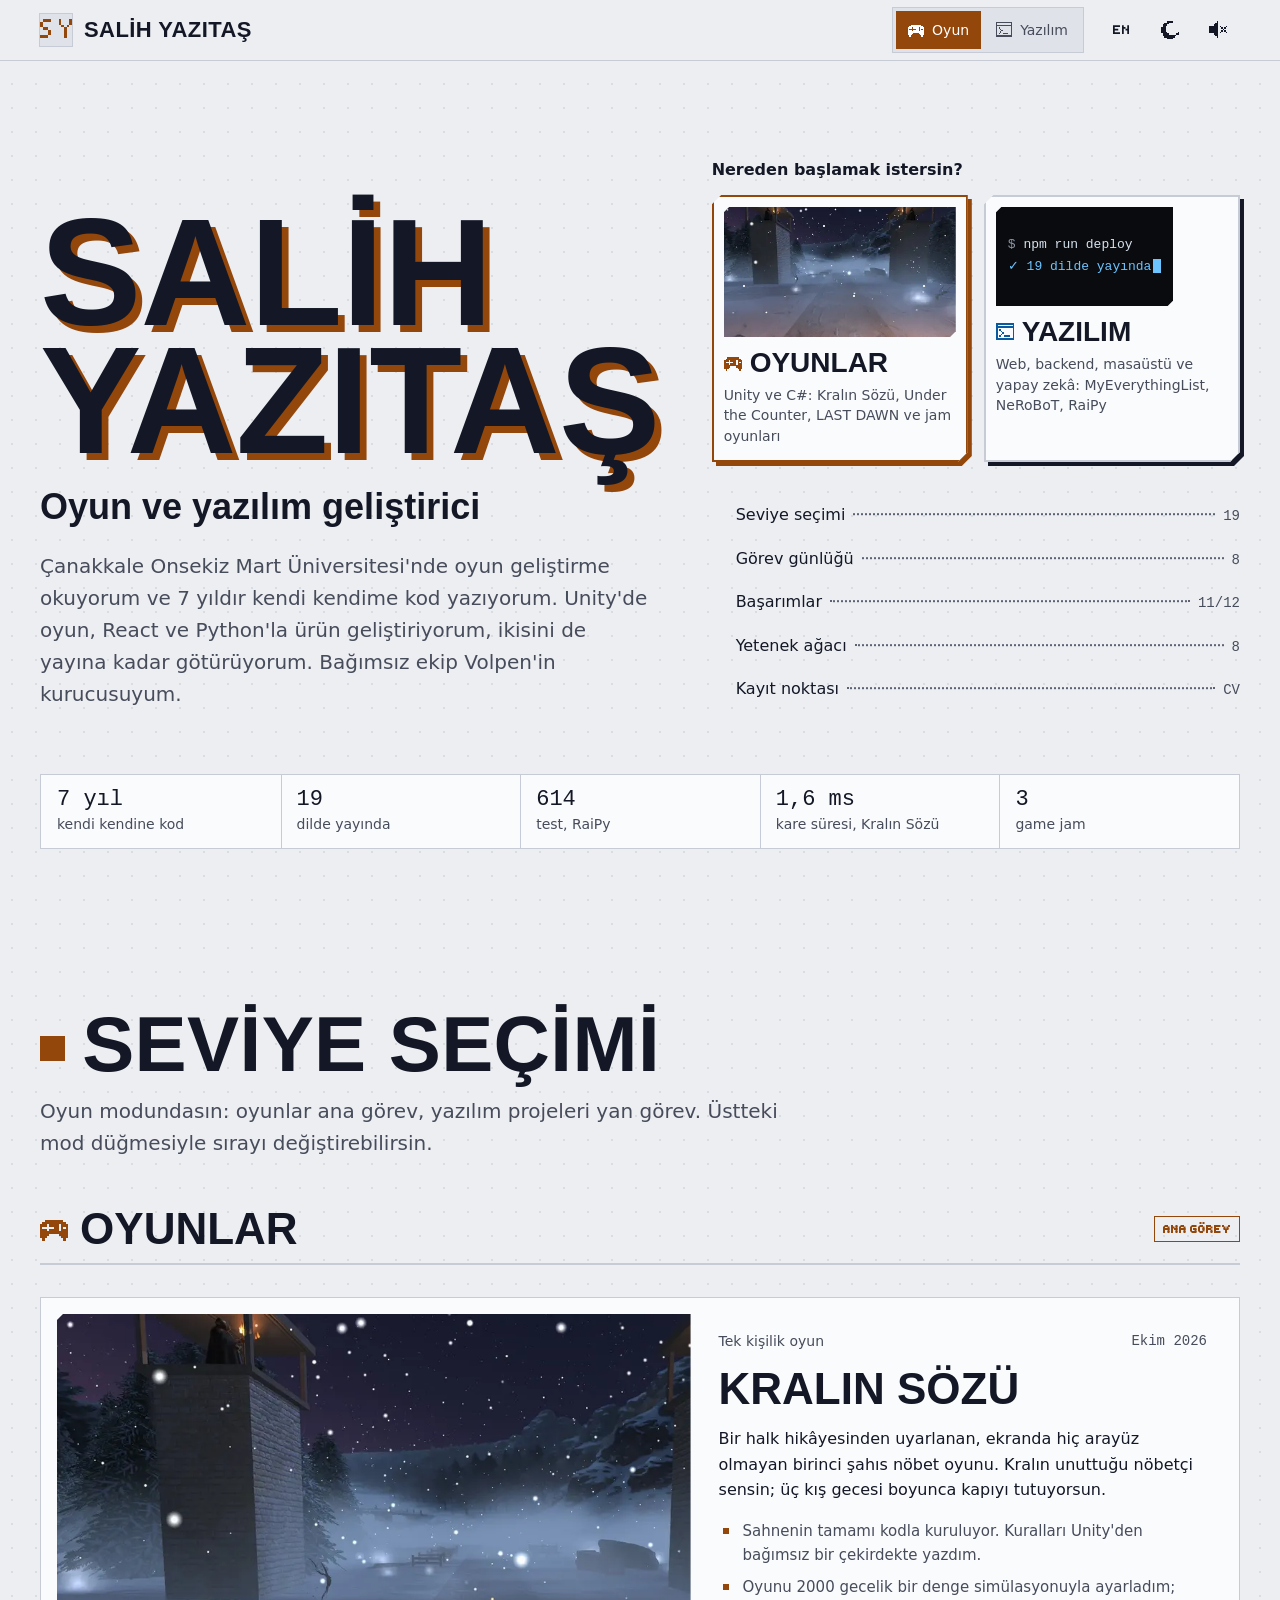
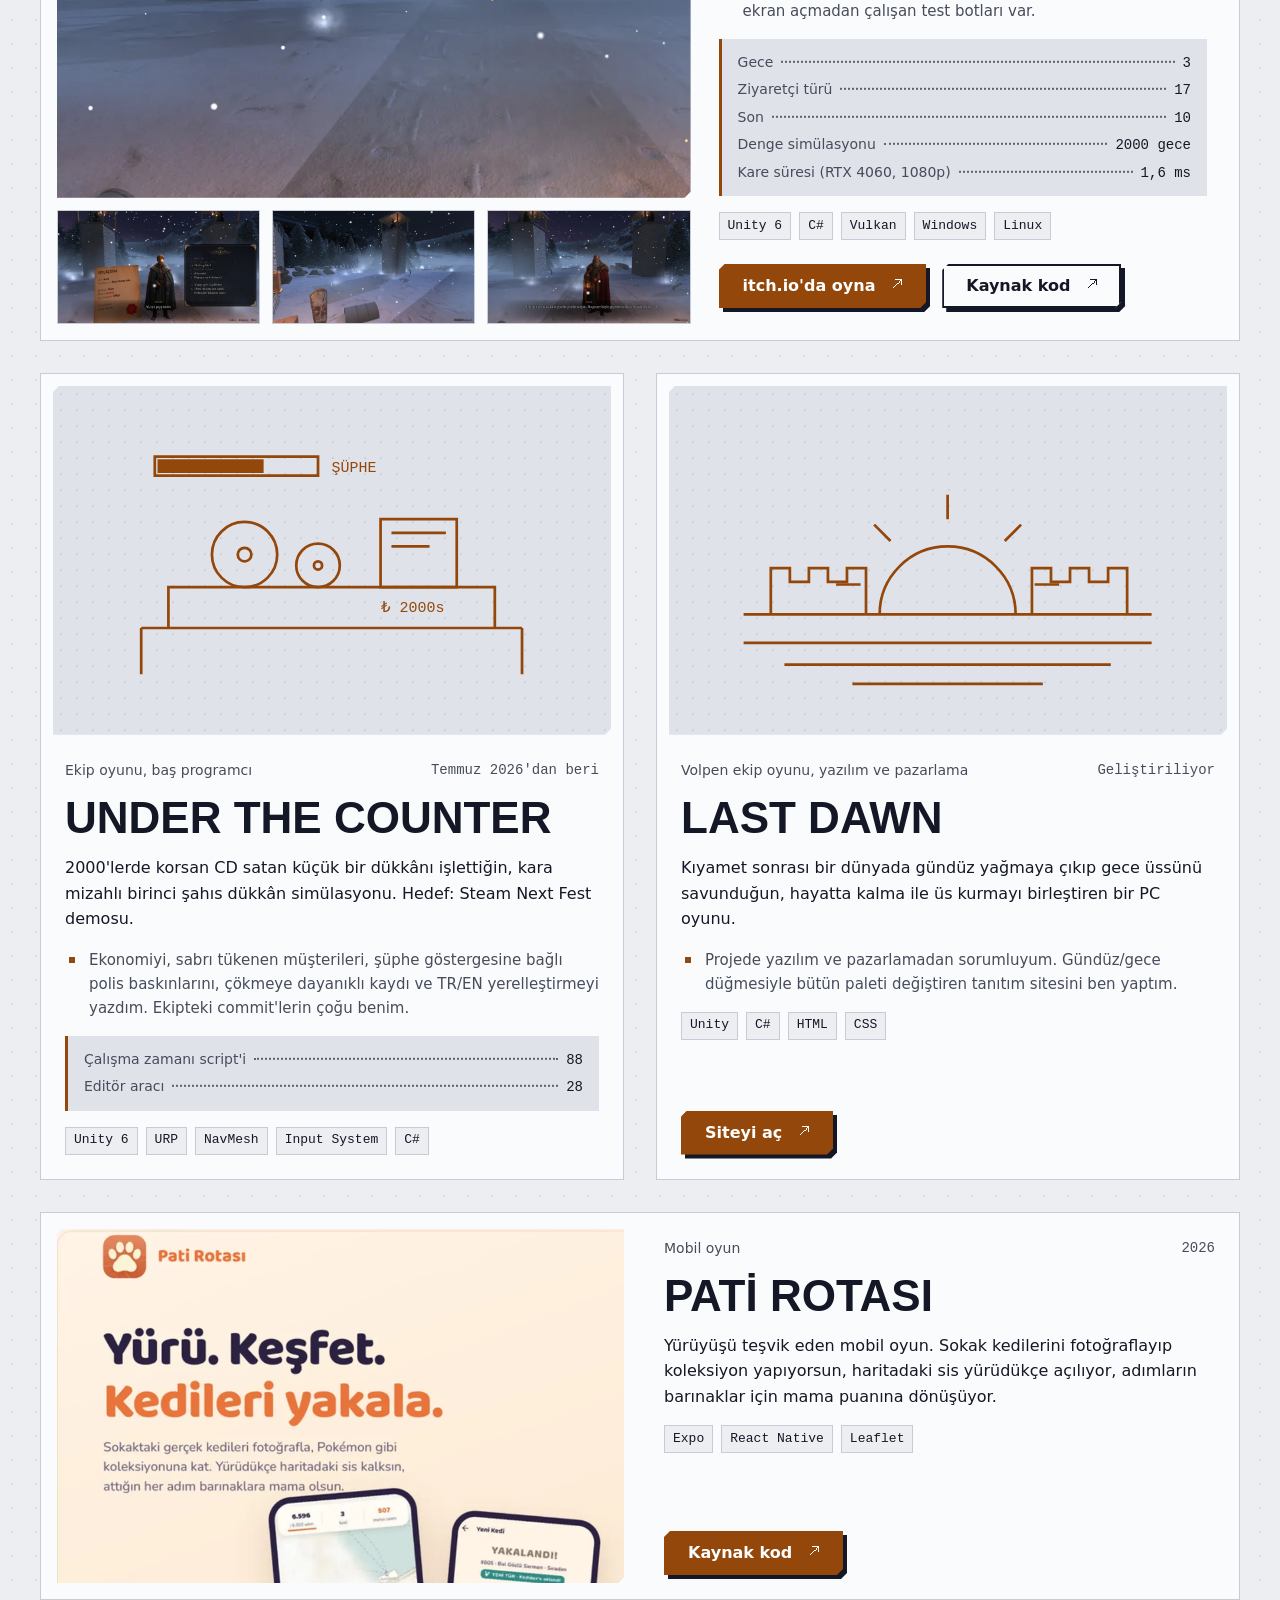
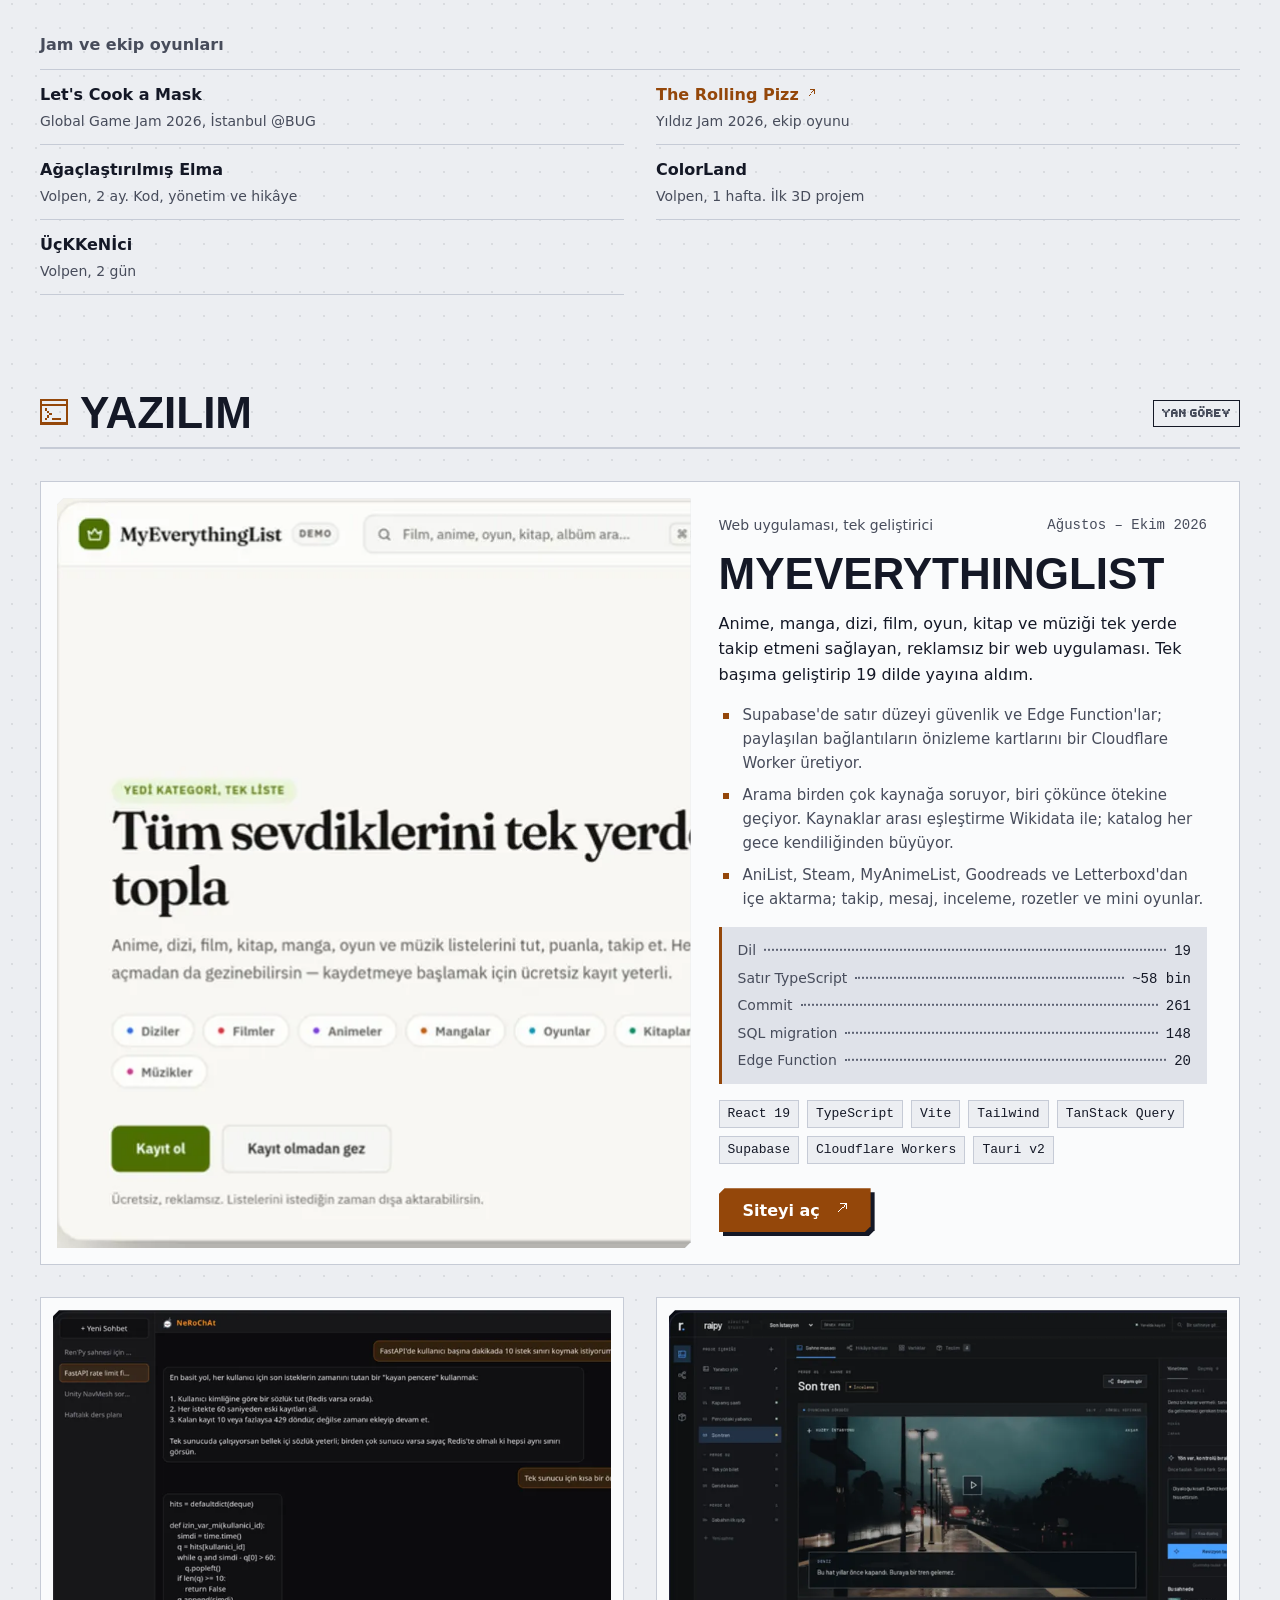
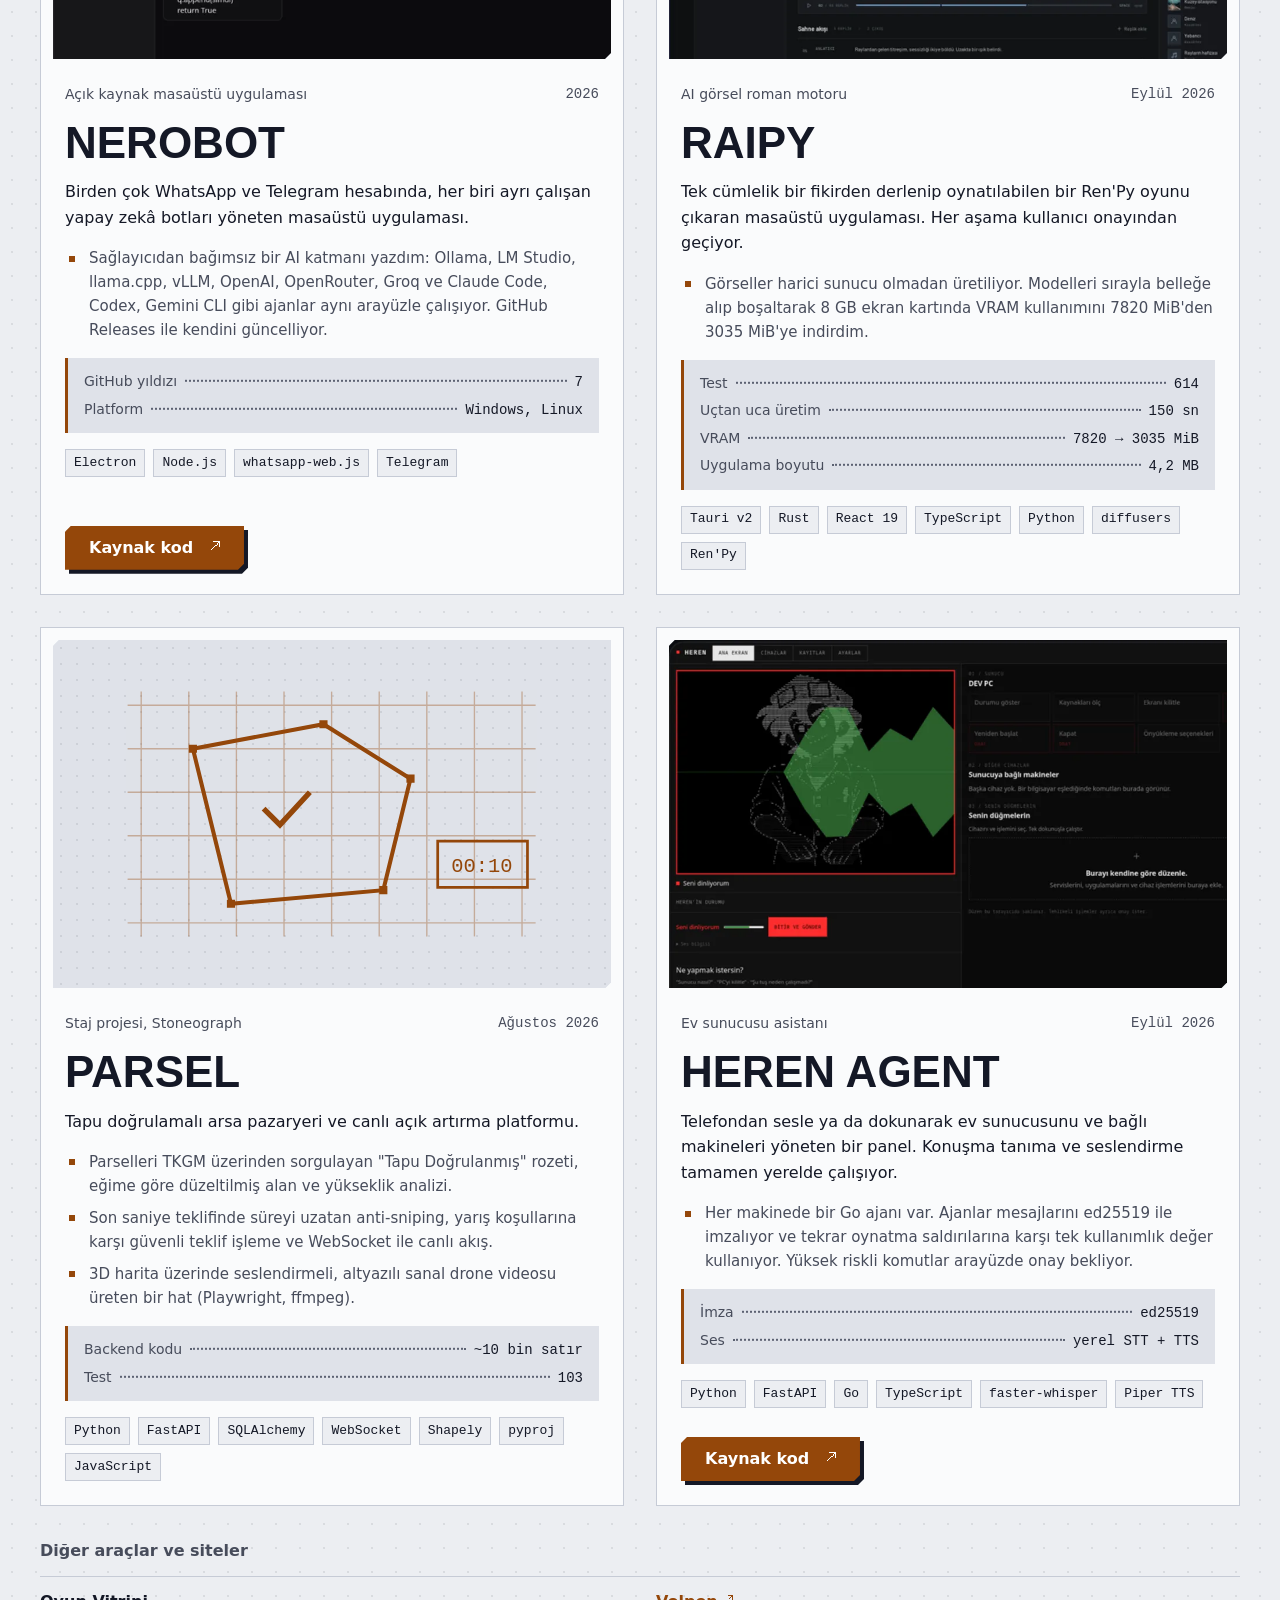
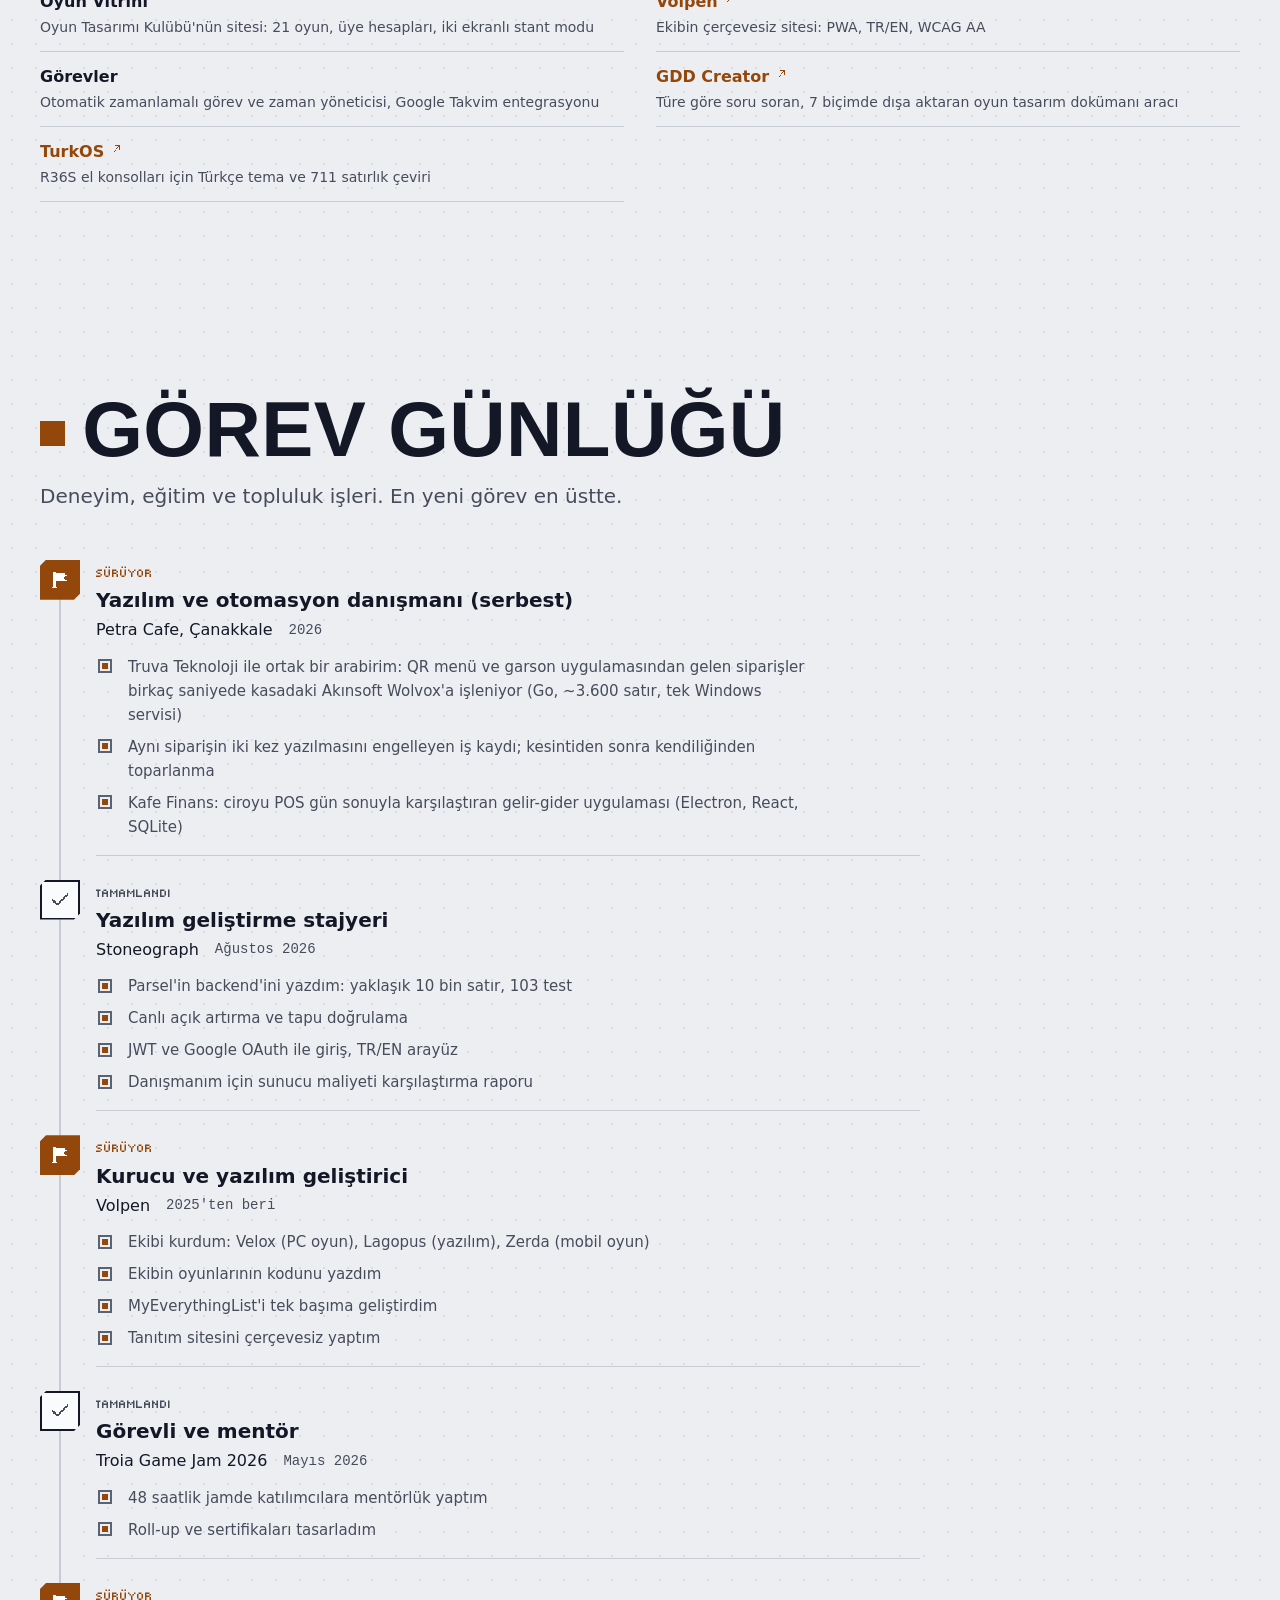
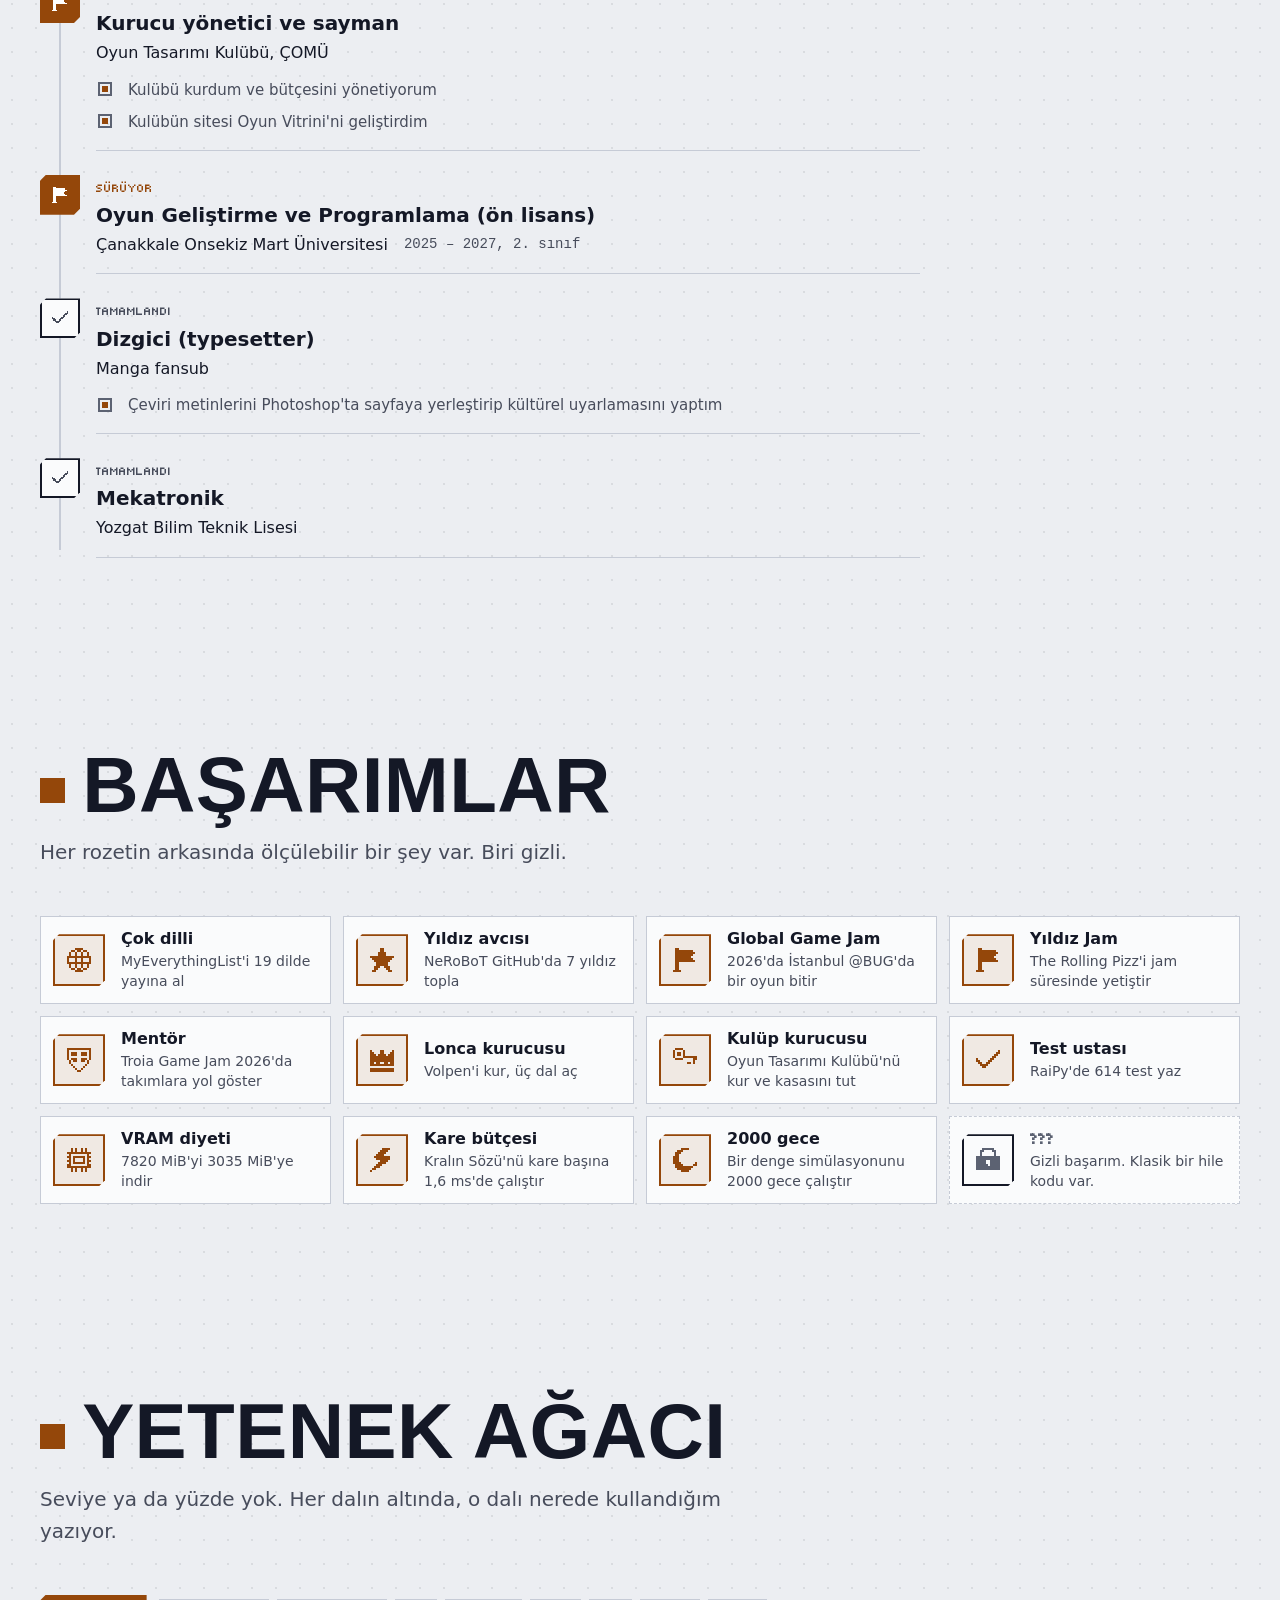
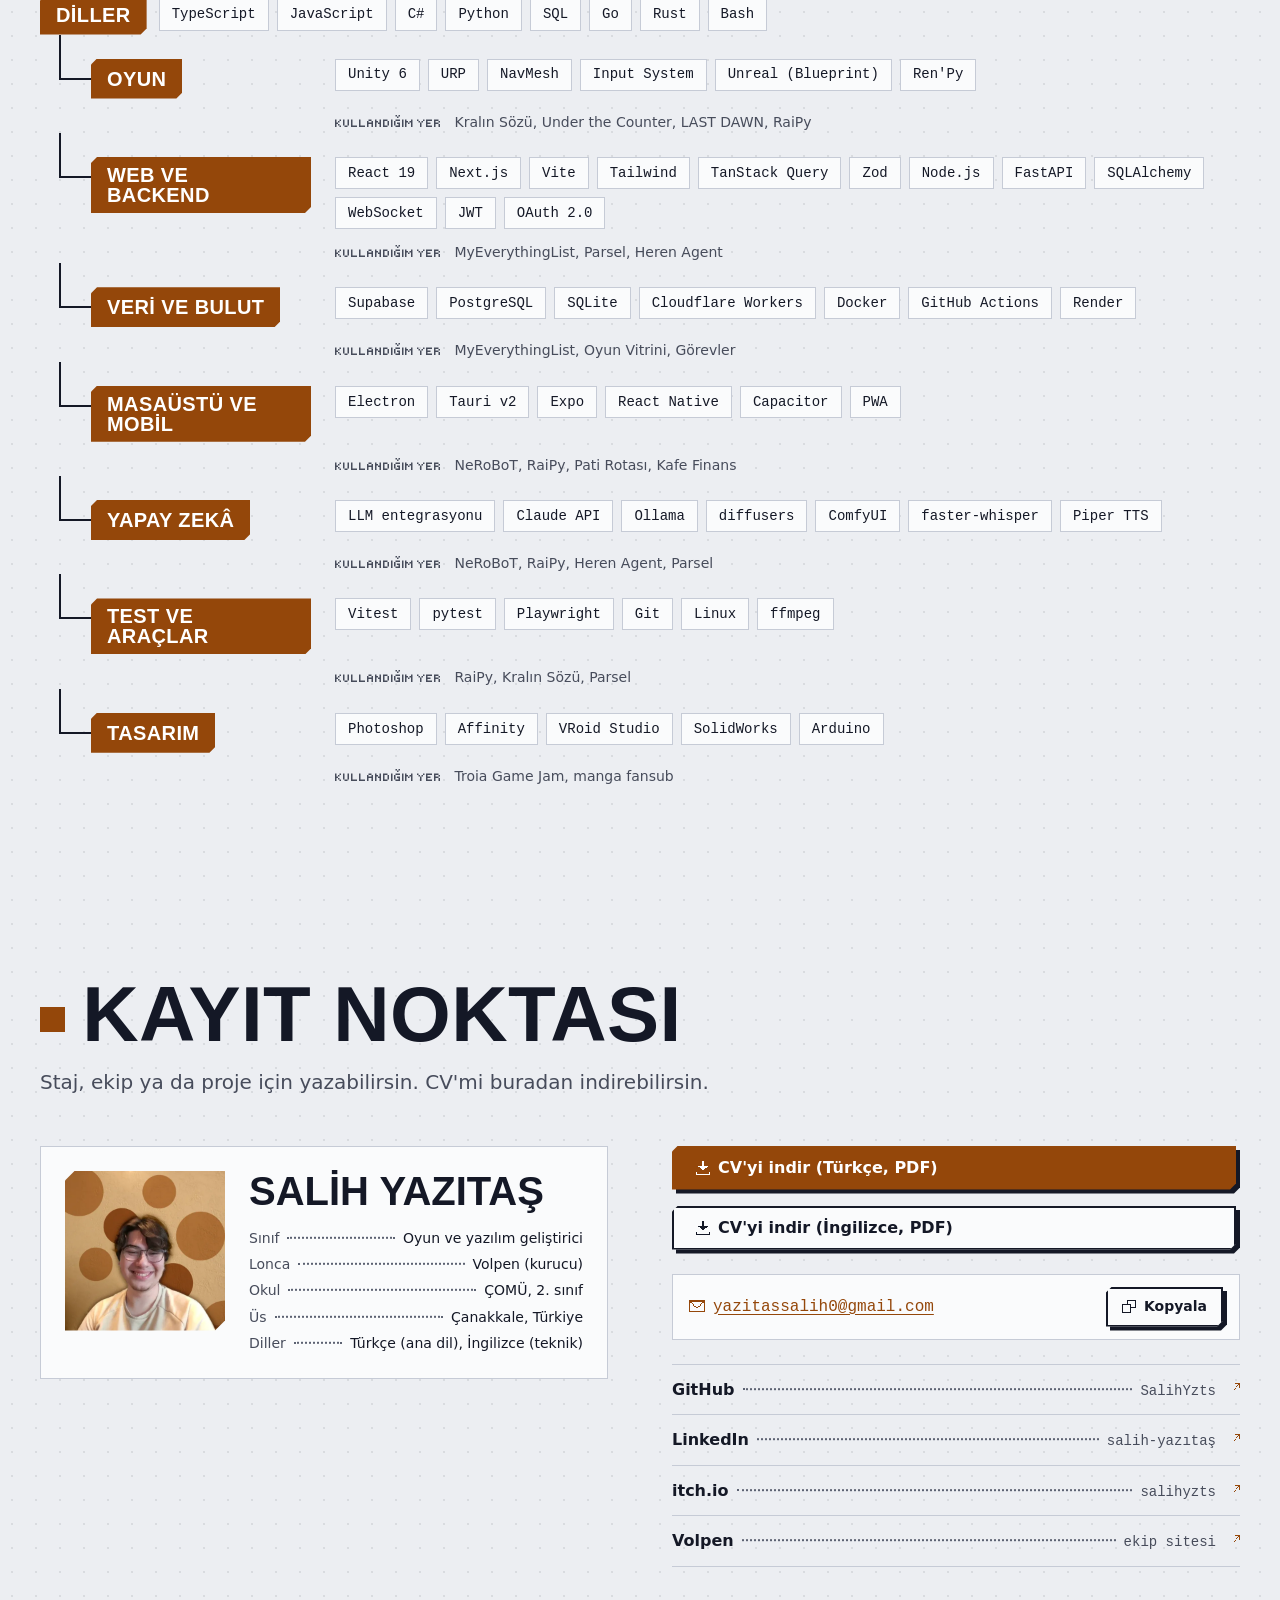
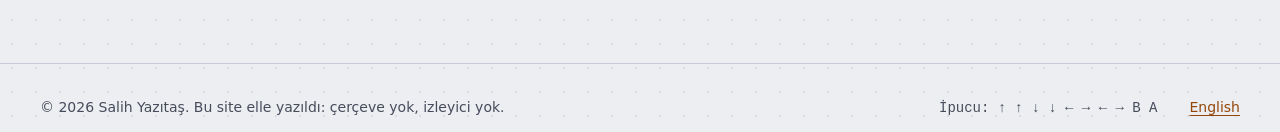
==== index.html @ 7999943c "Oyun temalı yeni tasarım: mod seçimi, görev günlüğü, başarımlar, yetenek ağacı - Çerçevesiz statik s" ====
<!doctype html>
<html lang="tr" data-theme="dark" data-lens="game">
<head>
<meta charset="utf-8">
<meta name="viewport" content="width=device-width, initial-scale=1">
<title>Salih Yazıtaş · Oyun ve Yazılım Geliştirici</title>
<meta name="description" content="Salih Yazıtaş: oyun ve yazılım geliştirici. Unity oyunları (Kralın Sözü, Under the Counter), 19 dilde yayındaki MyEverythingList, açık kaynak NeRoBoT ve RaiPy. Volpen'in kurucusu.">
<meta name="author" content="Salih Yazıtaş">
<link rel="canonical" href="https://salihyzts.github.io/">
<link rel="alternate" hreflang="tr" href="https://salihyzts.github.io/">
<link rel="alternate" hreflang="en" href="https://salihyzts.github.io/en/">
<link rel="alternate" hreflang="x-default" href="https://salihyzts.github.io/">
<meta name="color-scheme" content="dark light">
<meta name="theme-color" content="#10131d" media="(prefers-color-scheme: dark)">
<meta name="theme-color" content="#eceef2" media="(prefers-color-scheme: light)">
<meta property="og:type" content="profile">
<meta property="og:site_name" content="Salih Yazıtaş">
<meta property="og:title" content="Salih Yazıtaş · Oyun ve Yazılım Geliştirici">
<meta property="og:description" content="Salih Yazıtaş: oyun ve yazılım geliştirici. Unity oyunları (Kralın Sözü, Under the Counter), 19 dilde yayındaki MyEverythingList, açık kaynak NeRoBoT ve RaiPy. Volpen'in kurucusu.">
<meta property="og:url" content="https://salihyzts.github.io/">
<meta property="og:locale" content="tr_TR">
<meta property="og:locale:alternate" content="en_US">
<meta property="og:image" content="https://salihyzts.github.io/assets/og/og-tr.png">
<meta property="og:image:width" content="1200">
<meta property="og:image:height" content="630">
<meta property="og:image:alt" content="Salih Yazıtaş, oyun ve yazılım geliştirici: mod seçim ekranı">
<meta property="profile:first_name" content="Salih">
<meta property="profile:last_name" content="Yazıtaş">
<meta name="twitter:card" content="summary_large_image">
<link rel="icon" href="/assets/favicon.svg" type="image/svg+xml">
<link rel="apple-touch-icon" href="/assets/apple-touch-icon.png">
<link rel="preload" href="/assets/fonts/big-shoulders-latin.woff2" as="font" type="font/woff2" crossorigin>
<link rel="preload" href="/assets/fonts/plex-sans-latin.woff2" as="font" type="font/woff2" crossorigin>
<link rel="stylesheet" href="/assets/css/fonts.css">
<link rel="stylesheet" href="/assets/css/site.css">
<script>
  // Boyamadan önce tema ve modu uygula (yanıp sönme olmasın)
  (function () {
    var d = document.documentElement, t = null, l = null;
    try { t = localStorage.getItem("theme"); l = localStorage.getItem("lens"); } catch (e) {}
    if (!t) t = matchMedia("(prefers-color-scheme: light)").matches ? "light" : "dark";
    d.dataset.theme = t;
    // ?mod=yazilim / ?mod=oyun ile paylaşılan bağlantı o modda açılsın
    var q = /[?&]mod=(oyun|game|yazilim|code)/.exec(location.search);
    if (q) l = /oyun|game/.test(q[1]) ? "game" : "code";
    if (l === "game" || l === "code") d.dataset.lens = l;
    d.classList.add("js");
  })();
</script>
<script type="application/ld+json">{"@context":"https://schema.org","@type":"Person","name":"Salih Yazıtaş","url":"https://salihyzts.github.io/","image":"https://salihyzts.github.io/assets/img/salih.webp","jobTitle":"Oyun ve yazılım geliştirici","email":"mailto:yazitassalih0@gmail.com","address":{"@type":"PostalAddress","addressLocality":"Çanakkale","addressCountry":"TR"},"alumniOf":{"@type":"CollegeOrUniversity","name":"Çanakkale Onsekiz Mart Üniversitesi"},"founder":{"@type":"Organization","name":"Volpen","url":"https://salihyzts.github.io/VolpenWeb/"},"sameAs":["https://github.com/SalihYzts","https://www.linkedin.com/in/salih-yaz%C4%B1ta%C5%9F/","https://salihyzts.itch.io"],"knowsAbout":["Unity","C#","TypeScript","React","Python","FastAPI","Supabase","Electron","Tauri"]}</script>
</head>
<body>
<a class="skip" href="#main">İçeriğe geç</a>

<header class="hud">
  <div class="wrap hud-inner">
    <a class="brand" href="/" aria-label="Salih Yazıtaş">
      <svg class="brand-mark" viewBox="0 0 12 12" aria-hidden="true" focusable="false"><path d="M1 2h3v1h-3zM7 2h1v1h-1zM11 2h1v1h-1zM0 3h1v1h-1zM7 3h1v1h-1zM11 3h1v1h-1zM0 4h1v1h-1zM8 4h1v1h-1zM10 4h1v1h-1zM1 5h2v1h-2zM9 5h1v1h-1zM3 6h1v1h-1zM9 6h1v1h-1zM3 7h1v1h-1zM9 7h1v1h-1zM0 8h3v1h-3zM9 8h1v1h-1z"/></svg>
      <span class="brand-name" lang="tr">Salih Yazıtaş</span>
    </a>
    <div class="lens-switch" role="group" aria-label="Mod">
      <button type="button" class="lens-btn" data-set-lens="game" aria-pressed="true"><svg class="px" viewBox="0 0 12 12" aria-hidden="true" focusable="false"><path d="M2 2h8v1h-8zM1 3h10v1h-10zM0 4h3v1h-3zM4 4h4v1h-4zM9 4h3v1h-3zM0 5h1v1h-1zM6 5h2v1h-2zM9 5h1v1h-1zM11 5h1v1h-1zM0 6h3v1h-3zM4 6h4v1h-4zM9 6h3v1h-3zM0 7h12v1h-12zM0 8h4v1h-4zM8 8h4v1h-4zM0 9h3v1h-3zM9 9h3v1h-3zM1 10h1v1h-1zM10 10h1v1h-1z"/></svg><span>Oyun</span></button>
      <button type="button" class="lens-btn" data-set-lens="code" aria-pressed="false"><svg class="px" viewBox="0 0 12 12" aria-hidden="true" focusable="false"><path d="M0 0h12v1h-12zM0 1h1v1h-1zM11 1h1v1h-1zM0 2h12v1h-12zM0 3h1v1h-1zM11 3h1v1h-1zM0 4h1v1h-1zM2 4h1v1h-1zM11 4h1v1h-1zM0 5h1v1h-1zM3 5h1v1h-1zM11 5h1v1h-1zM0 6h1v1h-1zM4 6h1v1h-1zM11 6h1v1h-1zM0 7h1v1h-1zM3 7h1v1h-1zM11 7h1v1h-1zM0 8h1v1h-1zM2 8h1v1h-1zM5 8h4v1h-4zM11 8h1v1h-1zM0 9h1v1h-1zM11 9h1v1h-1zM0 10h12v1h-12z"/></svg><span>Yazılım</span></button>
    </div>
    <div class="tools">
      <a class="tool tool--lang" href="/en/" hreflang="en" lang="en" aria-label="English">EN</a>
      <button type="button" class="tool" data-theme-toggle aria-label="Açık ya da koyu tema"><svg class="px only-dark" viewBox="0 0 12 12" aria-hidden="true" focusable="false"><path d="M5 0h2v1h-2zM1 1h1v1h-1zM5 1h2v1h-2zM10 1h1v1h-1zM2 2h1v1h-1zM9 2h1v1h-1zM4 3h4v1h-4zM3 4h6v1h-6zM0 5h2v1h-2zM3 5h6v1h-6zM10 5h2v1h-2zM0 6h2v1h-2zM3 6h6v1h-6zM10 6h2v1h-2zM3 7h6v1h-6zM4 8h4v1h-4zM2 9h1v1h-1zM9 9h1v1h-1zM1 10h1v1h-1zM5 10h2v1h-2zM10 10h1v1h-1zM5 11h2v1h-2z"/></svg><svg class="px only-light" viewBox="0 0 12 12" aria-hidden="true" focusable="false"><path d="M4 0h4v1h-4zM2 1h3v1h-3zM1 2h3v1h-3zM1 3h2v1h-2zM0 4h3v1h-3zM0 5h3v1h-3zM0 6h3v1h-3zM0 7h4v1h-4zM11 7h1v1h-1zM1 8h4v1h-4zM10 8h2v1h-2zM1 9h9v1h-9zM2 10h7v1h-7zM4 11h4v1h-4z"/></svg></button>
      <button type="button" class="tool" data-sound-toggle aria-pressed="false" aria-label="Sesi aç" data-label-on="Sesi kapat" data-label-off="Sesi aç"><svg class="px if-muted" viewBox="0 0 12 12" aria-hidden="true" focusable="false"><path d="M5 0h1v1h-1zM4 1h2v1h-2zM3 2h3v1h-3zM0 3h6v1h-6zM7 3h1v1h-1zM11 3h1v1h-1zM0 4h6v1h-6zM8 4h1v1h-1zM10 4h1v1h-1zM0 5h6v1h-6zM9 5h1v1h-1zM0 6h6v1h-6zM8 6h1v1h-1zM10 6h1v1h-1zM0 7h6v1h-6zM7 7h1v1h-1zM11 7h1v1h-1zM3 8h3v1h-3zM4 9h2v1h-2zM5 10h1v1h-1z"/></svg><svg class="px if-sound" viewBox="0 0 12 12" aria-hidden="true" focusable="false"><path d="M5 0h1v1h-1zM4 1h2v1h-2zM10 1h1v1h-1zM3 2h3v1h-3zM8 2h1v1h-1zM11 2h1v1h-1zM0 3h6v1h-6zM9 3h1v1h-1zM11 3h1v1h-1zM0 4h6v1h-6zM7 4h1v1h-1zM9 4h1v1h-1zM11 4h1v1h-1zM0 5h6v1h-6zM7 5h1v1h-1zM9 5h1v1h-1zM11 5h1v1h-1zM0 6h6v1h-6zM7 6h1v1h-1zM9 6h1v1h-1zM11 6h1v1h-1zM0 7h6v1h-6zM9 7h1v1h-1zM11 7h1v1h-1zM3 8h3v1h-3zM8 8h1v1h-1zM11 8h1v1h-1zM4 9h2v1h-2zM10 9h1v1h-1zM5 10h1v1h-1z"/></svg></button>
    </div>
  </div>
</header>

<main id="main">

  <section class="title-screen" aria-labelledby="hero-h">
    <div class="wrap hero-grid">
      <div class="hero-copy">
        <h1 id="hero-h" class="hero-name"><span class="hero-first" lang="tr">SALİH</span> <span class="hero-last" lang="tr">YAZITAŞ</span></h1>
        <p class="hero-role">Oyun ve yazılım geliştirici</p>
        <p class="hero-intro">Çanakkale Onsekiz Mart Üniversitesi'nde oyun geliştirme okuyorum ve 7 yıldır kendi kendime kod yazıyorum. Unity'de oyun, React ve Python'la ürün geliştiriyorum, ikisini de yayına kadar götürüyorum. Bağımsız ekip Volpen'in kurucusuyum.</p>
      </div>

      <div class="hero-side">
        <p class="mode-q" id="mode-q">Nereden başlamak istersin?</p>
        <div class="mode-cards" role="group" aria-labelledby="mode-q">
          <button type="button" class="mode-card mode-card--game" data-set-lens="game" data-go="#seviyeler" aria-pressed="true">
            <span class="mode-screen" aria-hidden="true">
              <img src="/assets/img/kralin-sozu-thumb.webp" width="400" height="225" alt="">
              <span class="snow"></span>
            </span>
            <span class="mode-label"><svg class="px" viewBox="0 0 12 12" aria-hidden="true" focusable="false"><path d="M2 2h8v1h-8zM1 3h10v1h-10zM0 4h3v1h-3zM4 4h4v1h-4zM9 4h3v1h-3zM0 5h1v1h-1zM6 5h2v1h-2zM9 5h1v1h-1zM11 5h1v1h-1zM0 6h3v1h-3zM4 6h4v1h-4zM9 6h3v1h-3zM0 7h12v1h-12zM0 8h4v1h-4zM8 8h4v1h-4zM0 9h3v1h-3zM9 9h3v1h-3zM1 10h1v1h-1zM10 10h1v1h-1z"/></svg><span class="mode-title">Oyunlar</span></span>
            <span class="mode-text">Unity ve C#: Kralın Sözü, Under the Counter, LAST DAWN ve jam oyunları</span>
          </button>
          <button type="button" class="mode-card mode-card--code" data-set-lens="code" data-go="#seviyeler" aria-pressed="false">
            <span class="mode-screen mode-screen--term" aria-hidden="true">
              <span class="term-line"><span class="term-prompt">$</span> npm run deploy</span>
              <span class="term-line term-ok">✓ 19 dilde yayında<span class="caret"></span></span>
            </span>
            <span class="mode-label"><svg class="px" viewBox="0 0 12 12" aria-hidden="true" focusable="false"><path d="M0 0h12v1h-12zM0 1h1v1h-1zM11 1h1v1h-1zM0 2h12v1h-12zM0 3h1v1h-1zM11 3h1v1h-1zM0 4h1v1h-1zM2 4h1v1h-1zM11 4h1v1h-1zM0 5h1v1h-1zM3 5h1v1h-1zM11 5h1v1h-1zM0 6h1v1h-1zM4 6h1v1h-1zM11 6h1v1h-1zM0 7h1v1h-1zM3 7h1v1h-1zM11 7h1v1h-1zM0 8h1v1h-1zM2 8h1v1h-1zM5 8h4v1h-4zM11 8h1v1h-1zM0 9h1v1h-1zM11 9h1v1h-1zM0 10h12v1h-12z"/></svg><span class="mode-title">Yazılım</span></span>
            <span class="mode-text">Web, backend, masaüstü ve yapay zekâ: MyEverythingList, NeRoBoT, RaiPy</span>
          </button>
        </div>

        <nav class="main-menu" aria-label="Ana menü">
          <ul>
            <li><a href="#seviyeler"><span class="mm-label"><span data-lens-only="game">Seviye seçimi</span><span data-lens-only="code">~/projeler</span></span><span class="mm-leader" aria-hidden="true"></span><span class="mm-count">19</span></a></li>
            <li><a href="#gorevler"><span class="mm-label"><span data-lens-only="game">Görev günlüğü</span><span data-lens-only="code">git log</span></span><span class="mm-leader" aria-hidden="true"></span><span class="mm-count">8</span></a></li>
            <li><a href="#basarimlar"><span class="mm-label"><span data-lens-only="game">Başarımlar</span><span data-lens-only="code">Kilometre taşları</span></span><span class="mm-leader" aria-hidden="true"></span><span class="mm-count"><span data-ach-count>11</span>/12</span></a></li>
            <li><a href="#yetenekler"><span class="mm-label"><span data-lens-only="game">Yetenek ağacı</span><span data-lens-only="code">package.json</span></span><span class="mm-leader" aria-hidden="true"></span><span class="mm-count">8</span></a></li>
            <li><a href="#kayit"><span class="mm-label"><span data-lens-only="game">Kayıt noktası</span><span data-lens-only="code">İletişim</span></span><span class="mm-leader" aria-hidden="true"></span><span class="mm-count">CV</span></a></li>
          </ul>
        </nav>
      </div>
    </div>

    <div class="wrap">
      <dl class="statusbar" aria-label="Kısa istatistikler">
        <div><dt>kendi kendine kod</dt><dd>7 yıl</dd></div>
        <div><dt>dilde yayında</dt><dd>19</dd></div>
        <div><dt>test, RaiPy</dt><dd>614</dd></div>
        <div><dt>kare süresi, Kralın Sözü</dt><dd>1,6 ms</dd></div>
        <div><dt>game jam</dt><dd>3</dd></div>
      </dl>
    </div>
  </section>

  <section class="section" id="seviyeler" aria-labelledby="seviyeler-h">
    <div class="wrap">
      
      <header class="section-head">
        <h2 id="seviyeler-h"><span data-lens-only="game">Seviye seçimi</span><span data-lens-only="code" class="h-code" lang="en">~/projeler</span></h2>
        <p class="section-intro"><span data-lens-only="game">Oyun modundasın: oyunlar ana görev, yazılım projeleri yan görev. Üstteki mod düğmesiyle sırayı değiştirebilirsin.</span><span data-lens-only="code">Yazılım modundasın: yazılım projeleri ana görev, oyunlar yan görev. Üstteki mod düğmesiyle sırayı değiştirebilirsin.</span></p>
      </header>
      <div class="tracks" data-tracks>
        
    <section class="track" id="track-game" data-track="game" aria-labelledby="track-game-h">
      <h3 class="track-head" id="track-game-h">
        <svg class="px px--lg" viewBox="0 0 12 12" aria-hidden="true" focusable="false"><path d="M2 2h8v1h-8zM1 3h10v1h-10zM0 4h3v1h-3zM4 4h4v1h-4zM9 4h3v1h-3zM0 5h1v1h-1zM6 5h2v1h-2zM9 5h1v1h-1zM11 5h1v1h-1zM0 6h3v1h-3zM4 6h4v1h-4zM9 6h3v1h-3zM0 7h12v1h-12zM0 8h4v1h-4zM8 8h4v1h-4zM0 9h3v1h-3zM9 9h3v1h-3zM1 10h1v1h-1zM10 10h1v1h-1z"/></svg>
        <span class="track-name">Oyunlar</span>
        <span class="track-rank" data-rank-for="game"><span data-lens-only="game">Ana görev</span><span data-lens-only="code">Yan görev</span></span>
      </h3>
      <div class="qc-list">
      <article class="qc qc--featured" id="kralin-sozu">
        <div class="qc-media">
          <div class="qc-screen"><img src="/assets/img/kralin-sozu-gate_view.webp" width="1200" height="675" alt="Kralın Sözü: karlı bir gecede iki nöbet kulesi arasındaki kapı" loading="lazy" decoding="async"></div>
        <ul class="qc-gallery"><li><img src="/assets/img/kralin-sozu-papers.webp" width="1200" height="675" alt="Ziyaretçinin belgelerini inceleme" loading="lazy" decoding="async"></li><li><img src="/assets/img/kralin-sozu-wolves.webp" width="1200" height="675" alt="Karanlıkta yaklaşan kurtlar" loading="lazy" decoding="async"></li><li><img src="/assets/img/kralin-sozu-king_promise.webp" width="1200" height="675" alt="Kralın söz verdiği an" loading="lazy" decoding="async"></li></ul>
        </div>
        <div class="qc-body">
          <p class="qc-kind"><span>Tek kişilik oyun</span><span class="qc-date">Ekim 2026</span></p>
          <h4 class="qc-title" lang="tr">Kralın Sözü</h4>
          <p class="qc-pitch">Bir halk hikâyesinden uyarlanan, ekranda hiç arayüz olmayan birinci şahıs nöbet oyunu. Kralın unuttuğu nöbetçi sensin; üç kış gecesi boyunca kapıyı tutuyorsun.</p>
          <ul class="qc-points"><li>Sahnenin tamamı kodla kuruluyor. Kuralları Unity'den bağımsız bir çekirdekte yazdım.</li><li>Oyunu 2000 gecelik bir denge simülasyonuyla ayarladım; ekran açmadan çalışan test botları var.</li></ul>
          
        <dl class="stat-sheet" aria-label="İstatistikler">
          <div><dt>Gece</dt><dd>3</dd></div><div><dt>Ziyaretçi türü</dt><dd>17</dd></div><div><dt>Son</dt><dd>10</dd></div><div><dt>Denge simülasyonu</dt><dd>2000 gece</dd></div><div><dt>Kare süresi (RTX 4060, 1080p)</dt><dd>1,6 ms</dd></div>
        </dl>
          
        <ul class="inventory" aria-label="Envanter"><li>Unity 6</li><li>C#</li><li>Vulkan</li><li>Windows</li><li>Linux</li></ul>
          <p class="qc-links"><a class="btn btn--primary" href="https://salihyzts.itch.io/kralin-sozu" target="_blank" rel="noopener">itch.io'da oyna<svg class="px px--ext" viewBox="0 0 12 12" aria-hidden="true" focusable="false"><path d="M6 0h6v1h-6zM10 1h2v1h-2zM9 2h1v1h-1zM11 2h1v1h-1zM8 3h1v1h-1zM11 3h1v1h-1zM7 4h1v1h-1zM11 4h1v1h-1zM6 5h1v1h-1zM5 6h1v1h-1zM4 7h1v1h-1z"/></svg><span class="sr">(yeni sekmede açılır)</span></a><a class="btn btn--ghost" href="https://github.com/SalihYzts/kralin-sozu" target="_blank" rel="noopener">Kaynak kod<svg class="px px--ext" viewBox="0 0 12 12" aria-hidden="true" focusable="false"><path d="M6 0h6v1h-6zM10 1h2v1h-2zM9 2h1v1h-1zM11 2h1v1h-1zM8 3h1v1h-1zM11 3h1v1h-1zM7 4h1v1h-1zM11 4h1v1h-1zM6 5h1v1h-1zM5 6h1v1h-1zM4 7h1v1h-1z"/></svg><span class="sr">(yeni sekmede açılır)</span></a></p>
        </div>
      </article>
      <article class="qc qc--art" id="under-the-counter">
        <div class="qc-media">
          <div class="qc-screen"><svg class="art" viewBox="0 0 320 200" role="img" aria-label="Dükkân tezgâhı, CD'ler ve şüphe göstergesi çizimi">
      <g fill="none" stroke="currentColor" stroke-width="2">
        <path d="M20 150h280M20 150v34M300 150v34M40 120h240v30H40z"/>
        <circle cx="96" cy="96" r="24"/><circle cx="96" cy="96" r="5"/>
        <circle cx="150" cy="104" r="16"/><circle cx="150" cy="104" r="3"/>
        <path d="M196 70h56v50h-56zM204 80h40M204 90h28"/>
        <path d="M30 24h120v14H30z"/>
      </g>
      <path d="M32 26h78v10H32z" fill="currentColor"/>
      <text x="160" y="35" fill="currentColor" font-family="IBM Plex Mono, monospace" font-size="11">ŞÜPHE</text>
      <text x="196" y="138" fill="currentColor" font-family="IBM Plex Mono, monospace" font-size="11">₺ 2000s</text>
    </svg></div>
        </div>
        <div class="qc-body">
          <p class="qc-kind"><span>Ekip oyunu, baş programcı</span><span class="qc-date">Temmuz 2026'dan beri</span></p>
          <h4 class="qc-title" lang="en">Under the Counter</h4>
          <p class="qc-pitch">2000'lerde korsan CD satan küçük bir dükkânı işlettiğin, kara mizahlı birinci şahıs dükkân simülasyonu. Hedef: Steam Next Fest demosu.</p>
          <ul class="qc-points"><li>Ekonomiyi, sabrı tükenen müşterileri, şüphe göstergesine bağlı polis baskınlarını, çökmeye dayanıklı kaydı ve TR/EN yerelleştirmeyi yazdım. Ekipteki commit'lerin çoğu benim.</li></ul>
          
        <dl class="stat-sheet" aria-label="İstatistikler">
          <div><dt>Çalışma zamanı script'i</dt><dd>88</dd></div><div><dt>Editör aracı</dt><dd>28</dd></div>
        </dl>
          
        <ul class="inventory" aria-label="Envanter"><li>Unity 6</li><li>URP</li><li>NavMesh</li><li>Input System</li><li>C#</li></ul>
          
        </div>
      </article>
      <article class="qc qc--art" id="last-dawn">
        <div class="qc-media">
          <div class="qc-screen"><svg class="art" viewBox="0 0 320 200" role="img" aria-label="Ufukta doğan güneş ve bir üs duvarı çizimi">
      <g fill="none" stroke="currentColor" stroke-width="2">
        <path d="M110 140a50 50 0 0 1 100 0"/>
        <path d="M160 70v-18M118 86l-12-12M202 86l12-12M96 118H78M224 118h18"/>
        <path d="M10 140h300"/>
        <path d="M30 140v-34h14v10h14v-10h14v10h14v-10h14v34M222 140v-34h14v10h14v-10h14v10h14v-10h14v34"/>
      </g>
      <g fill="currentColor"><path d="M10 160h300v2H10zM40 176h240v2H40zM90 190h140v2H90z"/></g>
    </svg></div>
        </div>
        <div class="qc-body">
          <p class="qc-kind"><span>Volpen ekip oyunu, yazılım ve pazarlama</span><span class="qc-date">Geliştiriliyor</span></p>
          <h4 class="qc-title" lang="en">LAST DAWN</h4>
          <p class="qc-pitch">Kıyamet sonrası bir dünyada gündüz yağmaya çıkıp gece üssünü savunduğun, hayatta kalma ile üs kurmayı birleştiren bir PC oyunu.</p>
          <ul class="qc-points"><li>Projede yazılım ve pazarlamadan sorumluyum. Gündüz/gece düğmesiyle bütün paleti değiştiren tanıtım sitesini ben yaptım.</li></ul>
          
          
        <ul class="inventory" aria-label="Envanter"><li>Unity</li><li>C#</li><li>HTML</li><li>CSS</li></ul>
          <p class="qc-links"><a class="btn btn--primary" href="https://salihyzts.github.io/Last-Down-WEB/" target="_blank" rel="noopener">Siteyi aç<svg class="px px--ext" viewBox="0 0 12 12" aria-hidden="true" focusable="false"><path d="M6 0h6v1h-6zM10 1h2v1h-2zM9 2h1v1h-1zM11 2h1v1h-1zM8 3h1v1h-1zM11 3h1v1h-1zM7 4h1v1h-1zM11 4h1v1h-1zM6 5h1v1h-1zM5 6h1v1h-1zM4 7h1v1h-1z"/></svg><span class="sr">(yeni sekmede açılır)</span></a></p>
        </div>
      </article>
      <article class="qc" id="pati-rotasi">
        <div class="qc-media">
          <div class="qc-screen"><img src="/assets/img/pati-rotasi.webp" width="960" height="748" alt="Pati Rotası tanıtım ekranı ve iki telefon görüntüsü" loading="lazy" decoding="async"></div>
        </div>
        <div class="qc-body">
          <p class="qc-kind"><span>Mobil oyun</span><span class="qc-date">2026</span></p>
          <h4 class="qc-title" lang="tr">Pati Rotası</h4>
          <p class="qc-pitch">Yürüyüşü teşvik eden mobil oyun. Sokak kedilerini fotoğraflayıp koleksiyon yapıyorsun, haritadaki sis yürüdükçe açılıyor, adımların barınaklar için mama puanına dönüşüyor.</p>
          
          
          
        <ul class="inventory" aria-label="Envanter"><li>Expo</li><li>React Native</li><li>Leaflet</li></ul>
          <p class="qc-links"><a class="btn btn--primary" href="https://github.com/SalihYzts/pati-rotasi" target="_blank" rel="noopener">Kaynak kod<svg class="px px--ext" viewBox="0 0 12 12" aria-hidden="true" focusable="false"><path d="M6 0h6v1h-6zM10 1h2v1h-2zM9 2h1v1h-1zM11 2h1v1h-1zM8 3h1v1h-1zM11 3h1v1h-1zM7 4h1v1h-1zM11 4h1v1h-1zM6 5h1v1h-1zM5 6h1v1h-1zM4 7h1v1h-1z"/></svg><span class="sr">(yeni sekmede açılır)</span></a></p>
        </div>
      </article></div>
      
      <div class="minor">
        <h4 class="minor-title">Jam ve ekip oyunları</h4>
        <ul class="minor-list">
          <li><span class="minor-name">Let's Cook a Mask</span><span class="minor-note">Global Game Jam 2026, İstanbul @BUG</span></li><li><a href="https://tce81.itch.io/the-rolling-pizz" target="_blank" rel="noopener"><span class="minor-name">The Rolling Pizz</span><svg class="px px--ext" viewBox="0 0 12 12" aria-hidden="true" focusable="false"><path d="M6 0h6v1h-6zM10 1h2v1h-2zM9 2h1v1h-1zM11 2h1v1h-1zM8 3h1v1h-1zM11 3h1v1h-1zM7 4h1v1h-1zM11 4h1v1h-1zM6 5h1v1h-1zM5 6h1v1h-1zM4 7h1v1h-1z"/></svg><span class="sr">(yeni sekmede açılır)</span></a><span class="minor-note">Yıldız Jam 2026, ekip oyunu</span></li><li><span class="minor-name">Ağaçlaştırılmış Elma</span><span class="minor-note">Volpen, 2 ay. Kod, yönetim ve hikâye</span></li><li><span class="minor-name">ColorLand</span><span class="minor-note">Volpen, 1 hafta. İlk 3D projem</span></li><li><span class="minor-name">ÜçKKeNİci</span><span class="minor-note">Volpen, 2 gün</span></li>
        </ul>
      </div>
    </section>
        
    <section class="track" id="track-code" data-track="code" aria-labelledby="track-code-h">
      <h3 class="track-head" id="track-code-h">
        <svg class="px px--lg" viewBox="0 0 12 12" aria-hidden="true" focusable="false"><path d="M0 0h12v1h-12zM0 1h1v1h-1zM11 1h1v1h-1zM0 2h12v1h-12zM0 3h1v1h-1zM11 3h1v1h-1zM0 4h1v1h-1zM2 4h1v1h-1zM11 4h1v1h-1zM0 5h1v1h-1zM3 5h1v1h-1zM11 5h1v1h-1zM0 6h1v1h-1zM4 6h1v1h-1zM11 6h1v1h-1zM0 7h1v1h-1zM3 7h1v1h-1zM11 7h1v1h-1zM0 8h1v1h-1zM2 8h1v1h-1zM5 8h4v1h-4zM11 8h1v1h-1zM0 9h1v1h-1zM11 9h1v1h-1zM0 10h12v1h-12z"/></svg>
        <span class="track-name">Yazılım</span>
        <span class="track-rank" data-rank-for="code"><span data-lens-only="game">Yan görev</span><span data-lens-only="code">Ana görev</span></span>
      </h3>
      <div class="qc-list">
      <article class="qc qc--featured" id="myeverythinglist">
        <div class="qc-media">
          <div class="qc-screen"><img src="/assets/img/myeverythinglist.webp" width="960" height="748" alt="MyEverythingList ana sayfası" loading="lazy" decoding="async"></div>
        </div>
        <div class="qc-body">
          <p class="qc-kind"><span>Web uygulaması, tek geliştirici</span><span class="qc-date">Ağustos – Ekim 2026</span></p>
          <h4 class="qc-title" lang="en">MyEverythingList</h4>
          <p class="qc-pitch">Anime, manga, dizi, film, oyun, kitap ve müziği tek yerde takip etmeni sağlayan, reklamsız bir web uygulaması. Tek başıma geliştirip 19 dilde yayına aldım.</p>
          <ul class="qc-points"><li>Supabase'de satır düzeyi güvenlik ve Edge Function'lar; paylaşılan bağlantıların önizleme kartlarını bir Cloudflare Worker üretiyor.</li><li>Arama birden çok kaynağa soruyor, biri çökünce ötekine geçiyor. Kaynaklar arası eşleştirme Wikidata ile; katalog her gece kendiliğinden büyüyor.</li><li>AniList, Steam, MyAnimeList, Goodreads ve Letterboxd'dan içe aktarma; takip, mesaj, inceleme, rozetler ve mini oyunlar.</li></ul>
          
        <dl class="stat-sheet" aria-label="İstatistikler">
          <div><dt>Dil</dt><dd>19</dd></div><div><dt>Satır TypeScript</dt><dd>~58 bin</dd></div><div><dt>Commit</dt><dd>261</dd></div><div><dt>SQL migration</dt><dd>148</dd></div><div><dt>Edge Function</dt><dd>20</dd></div>
        </dl>
          
        <ul class="inventory" aria-label="Envanter"><li>React 19</li><li>TypeScript</li><li>Vite</li><li>Tailwind</li><li>TanStack Query</li><li>Supabase</li><li>Cloudflare Workers</li><li>Tauri v2</li></ul>
          <p class="qc-links"><a class="btn btn--primary" href="https://liste-programi.yazitassalih0.workers.dev/" target="_blank" rel="noopener">Siteyi aç<svg class="px px--ext" viewBox="0 0 12 12" aria-hidden="true" focusable="false"><path d="M6 0h6v1h-6zM10 1h2v1h-2zM9 2h1v1h-1zM11 2h1v1h-1zM8 3h1v1h-1zM11 3h1v1h-1zM7 4h1v1h-1zM11 4h1v1h-1zM6 5h1v1h-1zM5 6h1v1h-1zM4 7h1v1h-1z"/></svg><span class="sr">(yeni sekmede açılır)</span></a></p>
        </div>
      </article>
      <article class="qc" id="nerobot">
        <div class="qc-media">
          <div class="qc-screen"><img src="/assets/img/nerobot.webp" width="960" height="748" alt="NeRoBoT sohbet ekranı" loading="lazy" decoding="async"></div>
        </div>
        <div class="qc-body">
          <p class="qc-kind"><span>Açık kaynak masaüstü uygulaması</span><span class="qc-date">2026</span></p>
          <h4 class="qc-title" lang="en">NeRoBoT</h4>
          <p class="qc-pitch">Birden çok WhatsApp ve Telegram hesabında, her biri ayrı çalışan yapay zekâ botları yöneten masaüstü uygulaması.</p>
          <ul class="qc-points"><li>Sağlayıcıdan bağımsız bir AI katmanı yazdım: Ollama, LM Studio, llama.cpp, vLLM, OpenAI, OpenRouter, Groq ve Claude Code, Codex, Gemini CLI gibi ajanlar aynı arayüzle çalışıyor. GitHub Releases ile kendini güncelliyor.</li></ul>
          
        <dl class="stat-sheet" aria-label="İstatistikler">
          <div><dt>GitHub yıldızı</dt><dd>7</dd></div><div><dt>Platform</dt><dd>Windows, Linux</dd></div>
        </dl>
          
        <ul class="inventory" aria-label="Envanter"><li>Electron</li><li>Node.js</li><li>whatsapp-web.js</li><li>Telegram</li></ul>
          <p class="qc-links"><a class="btn btn--primary" href="https://github.com/SalihYzts/NeRoBoT" target="_blank" rel="noopener">Kaynak kod<svg class="px px--ext" viewBox="0 0 12 12" aria-hidden="true" focusable="false"><path d="M6 0h6v1h-6zM10 1h2v1h-2zM9 2h1v1h-1zM11 2h1v1h-1zM8 3h1v1h-1zM11 3h1v1h-1zM7 4h1v1h-1zM11 4h1v1h-1zM6 5h1v1h-1zM5 6h1v1h-1zM4 7h1v1h-1z"/></svg><span class="sr">(yeni sekmede açılır)</span></a></p>
        </div>
      </article>
      <article class="qc" id="raipy">
        <div class="qc-media">
          <div class="qc-screen"><img src="/assets/img/raipy.webp" width="960" height="748" alt="RaiPy sahne düzenleyicisi" loading="lazy" decoding="async"></div>
        </div>
        <div class="qc-body">
          <p class="qc-kind"><span>AI görsel roman motoru</span><span class="qc-date">Eylül 2026</span></p>
          <h4 class="qc-title" lang="en">RaiPy</h4>
          <p class="qc-pitch">Tek cümlelik bir fikirden derlenip oynatılabilen bir Ren'Py oyunu çıkaran masaüstü uygulaması. Her aşama kullanıcı onayından geçiyor.</p>
          <ul class="qc-points"><li>Görseller harici sunucu olmadan üretiliyor. Modelleri sırayla belleğe alıp boşaltarak 8 GB ekran kartında VRAM kullanımını 7820 MiB'den 3035 MiB'ye indirdim.</li></ul>
          
        <dl class="stat-sheet" aria-label="İstatistikler">
          <div><dt>Test</dt><dd>614</dd></div><div><dt>Uçtan uca üretim</dt><dd>150 sn</dd></div><div><dt>VRAM</dt><dd>7820 → 3035 MiB</dd></div><div><dt>Uygulama boyutu</dt><dd>4,2 MB</dd></div>
        </dl>
          
        <ul class="inventory" aria-label="Envanter"><li>Tauri v2</li><li>Rust</li><li>React 19</li><li>TypeScript</li><li>Python</li><li>diffusers</li><li>Ren'Py</li></ul>
          
        </div>
      </article>
      <article class="qc qc--art" id="parsel">
        <div class="qc-media">
          <div class="qc-screen"><svg class="art" viewBox="0 0 320 200" role="img" aria-label="Izgara üzerinde bir arsa parseli ve geri sayım çizimi">
      <g stroke="currentColor" stroke-width="1" opacity=".35">
        <path d="M20 10v180"/><path d="M55 10v180"/><path d="M90 10v180"/><path d="M125 10v180"/><path d="M160 10v180"/><path d="M195 10v180"/><path d="M230 10v180"/><path d="M265 10v180"/><path d="M300 10v180"/>
        <path d="M10 20h300"/><path d="M10 52h300"/><path d="M10 84h300"/><path d="M10 116h300"/><path d="M10 148h300"/><path d="M10 180h300"/>
      </g>
      <path d="M58 52l96-18 64 40-20 82-112 10z" fill="none" stroke="currentColor" stroke-width="3"/>
      <g fill="currentColor"><path d="M55 49h6v6h-6zM151 31h6v6h-6zM215 71h6v6h-6zM195 153h6v6h-6zM83 163h6v6h-6z"/></g>
      <path d="M110 96l12 12 22-24" fill="none" stroke="currentColor" stroke-width="4"/>
      <g fill="none" stroke="currentColor" stroke-width="2"><path d="M238 120h66v34h-66z"/></g>
      <text x="248" y="143" fill="currentColor" font-family="IBM Plex Mono, monospace" font-size="15">00:10</text>
    </svg></div>
        </div>
        <div class="qc-body">
          <p class="qc-kind"><span>Staj projesi, Stoneograph</span><span class="qc-date">Ağustos 2026</span></p>
          <h4 class="qc-title" lang="tr">Parsel</h4>
          <p class="qc-pitch">Tapu doğrulamalı arsa pazaryeri ve canlı açık artırma platformu.</p>
          <ul class="qc-points"><li>Parselleri TKGM üzerinden sorgulayan &quot;Tapu Doğrulanmış&quot; rozeti, eğime göre düzeltilmiş alan ve yükseklik analizi.</li><li>Son saniye teklifinde süreyi uzatan anti-sniping, yarış koşullarına karşı güvenli teklif işleme ve WebSocket ile canlı akış.</li><li>3D harita üzerinde seslendirmeli, altyazılı sanal drone videosu üreten bir hat (Playwright, ffmpeg).</li></ul>
          
        <dl class="stat-sheet" aria-label="İstatistikler">
          <div><dt>Backend kodu</dt><dd>~10 bin satır</dd></div><div><dt>Test</dt><dd>103</dd></div>
        </dl>
          
        <ul class="inventory" aria-label="Envanter"><li>Python</li><li>FastAPI</li><li>SQLAlchemy</li><li>WebSocket</li><li>Shapely</li><li>pyproj</li><li>JavaScript</li></ul>
          
        </div>
      </article>
      <article class="qc" id="heren-agent">
        <div class="qc-media">
          <div class="qc-screen"><img src="/assets/img/heren-agent.webp" width="960" height="748" alt="Heren Agent ana ekranı" loading="lazy" decoding="async"></div>
        </div>
        <div class="qc-body">
          <p class="qc-kind"><span>Ev sunucusu asistanı</span><span class="qc-date">Eylül 2026</span></p>
          <h4 class="qc-title" lang="en">Heren Agent</h4>
          <p class="qc-pitch">Telefondan sesle ya da dokunarak ev sunucusunu ve bağlı makineleri yöneten bir panel. Konuşma tanıma ve seslendirme tamamen yerelde çalışıyor.</p>
          <ul class="qc-points"><li>Her makinede bir Go ajanı var. Ajanlar mesajlarını ed25519 ile imzalıyor ve tekrar oynatma saldırılarına karşı tek kullanımlık değer kullanıyor. Yüksek riskli komutlar arayüzde onay bekliyor.</li></ul>
          
        <dl class="stat-sheet" aria-label="İstatistikler">
          <div><dt>İmza</dt><dd>ed25519</dd></div><div><dt>Ses</dt><dd>yerel STT + TTS</dd></div>
        </dl>
          
        <ul class="inventory" aria-label="Envanter"><li>Python</li><li>FastAPI</li><li>Go</li><li>TypeScript</li><li>faster-whisper</li><li>Piper TTS</li></ul>
          <p class="qc-links"><a class="btn btn--primary" href="https://github.com/SalihYzts/heren-agent" target="_blank" rel="noopener">Kaynak kod<svg class="px px--ext" viewBox="0 0 12 12" aria-hidden="true" focusable="false"><path d="M6 0h6v1h-6zM10 1h2v1h-2zM9 2h1v1h-1zM11 2h1v1h-1zM8 3h1v1h-1zM11 3h1v1h-1zM7 4h1v1h-1zM11 4h1v1h-1zM6 5h1v1h-1zM5 6h1v1h-1zM4 7h1v1h-1z"/></svg><span class="sr">(yeni sekmede açılır)</span></a></p>
        </div>
      </article></div>
      
      <div class="minor">
        <h4 class="minor-title">Diğer araçlar ve siteler</h4>
        <ul class="minor-list">
          <li><span class="minor-name">Oyun Vitrini</span><span class="minor-note">Oyun Tasarımı Kulübü'nün sitesi: 21 oyun, üye hesapları, iki ekranlı stant modu</span></li><li><a href="https://salihyzts.github.io/VolpenWeb/" target="_blank" rel="noopener"><span class="minor-name">Volpen</span><svg class="px px--ext" viewBox="0 0 12 12" aria-hidden="true" focusable="false"><path d="M6 0h6v1h-6zM10 1h2v1h-2zM9 2h1v1h-1zM11 2h1v1h-1zM8 3h1v1h-1zM11 3h1v1h-1zM7 4h1v1h-1zM11 4h1v1h-1zM6 5h1v1h-1zM5 6h1v1h-1zM4 7h1v1h-1z"/></svg><span class="sr">(yeni sekmede açılır)</span></a><span class="minor-note">Ekibin çerçevesiz sitesi: PWA, TR/EN, WCAG AA</span></li><li><span class="minor-name">Görevler</span><span class="minor-note">Otomatik zamanlamalı görev ve zaman yöneticisi, Google Takvim entegrasyonu</span></li><li><a href="https://github.com/SalihYzts/gdd-creator" target="_blank" rel="noopener"><span class="minor-name">GDD Creator</span><svg class="px px--ext" viewBox="0 0 12 12" aria-hidden="true" focusable="false"><path d="M6 0h6v1h-6zM10 1h2v1h-2zM9 2h1v1h-1zM11 2h1v1h-1zM8 3h1v1h-1zM11 3h1v1h-1zM7 4h1v1h-1zM11 4h1v1h-1zM6 5h1v1h-1zM5 6h1v1h-1zM4 7h1v1h-1z"/></svg><span class="sr">(yeni sekmede açılır)</span></a><span class="minor-note">Türe göre soru soran, 7 biçimde dışa aktaran oyun tasarım dokümanı aracı</span></li><li><a href="https://github.com/SalihYzts/TurkOS" target="_blank" rel="noopener"><span class="minor-name">TurkOS</span><svg class="px px--ext" viewBox="0 0 12 12" aria-hidden="true" focusable="false"><path d="M6 0h6v1h-6zM10 1h2v1h-2zM9 2h1v1h-1zM11 2h1v1h-1zM8 3h1v1h-1zM11 3h1v1h-1zM7 4h1v1h-1zM11 4h1v1h-1zM6 5h1v1h-1zM5 6h1v1h-1zM4 7h1v1h-1z"/></svg><span class="sr">(yeni sekmede açılır)</span></a><span class="minor-note">R36S el konsolları için Türkçe tema ve 711 satırlık çeviri</span></li>
        </ul>
      </div>
    </section>
      </div>
    </div>
  </section>

  <section class="section" id="gorevler" aria-labelledby="gorevler-h">
    <div class="wrap">
      
      <header class="section-head">
        <h2 id="gorevler-h"><span data-lens-only="game">Görev günlüğü</span><span data-lens-only="code" class="h-code" lang="en">git log</span></h2>
        <p class="section-intro">Deneyim, eğitim ve topluluk işleri. En yeni görev en üstte.</p>
      </header>
      <ol class="quest-log">
        <li class="quest quest--active">
          <span class="quest-node" aria-hidden="true"><svg class="px" viewBox="0 0 12 12" aria-hidden="true" focusable="false"><path d="M1 0h2v1h-2zM1 1h9v1h-9zM1 2h10v1h-10zM1 3h9v1h-9zM1 4h8v1h-8zM1 5h9v1h-9zM1 6h10v1h-10zM1 7h2v1h-2zM1 8h2v1h-2zM1 9h2v1h-2zM1 10h2v1h-2zM0 11h4v1h-4z"/></svg></span>
          <div class="quest-main">
            <p class="quest-status">Sürüyor</p>
            <h3 class="quest-title">Yazılım ve otomasyon danışmanı (serbest)</h3>
            <p class="quest-org"><span>Petra Cafe, Çanakkale</span><span class="quest-date">2026</span></p>
            <ul class="goals"><li>Truva Teknoloji ile ortak bir arabirim: QR menü ve garson uygulamasından gelen siparişler birkaç saniyede kasadaki Akınsoft Wolvox'a işleniyor (Go, ~3.600 satır, tek Windows servisi)</li><li>Aynı siparişin iki kez yazılmasını engelleyen iş kaydı; kesintiden sonra kendiliğinden toparlanma</li><li>Kafe Finans: ciroyu POS gün sonuyla karşılaştıran gelir-gider uygulaması (Electron, React, SQLite)</li></ul>
          </div>
        </li>
        <li class="quest quest--done">
          <span class="quest-node" aria-hidden="true"><svg class="px" viewBox="0 0 12 12" aria-hidden="true" focusable="false"><path d="M11 1h1v1h-1zM10 2h2v1h-2zM9 3h2v1h-2zM8 4h2v1h-2zM0 5h1v1h-1zM7 5h2v1h-2zM0 6h2v1h-2zM6 6h2v1h-2zM1 7h2v1h-2zM5 7h2v1h-2zM2 8h4v1h-4zM3 9h2v1h-2z"/></svg></span>
          <div class="quest-main">
            <p class="quest-status">Tamamlandı</p>
            <h3 class="quest-title">Yazılım geliştirme stajyeri</h3>
            <p class="quest-org"><span>Stoneograph</span><span class="quest-date">Ağustos 2026</span></p>
            <ul class="goals"><li>Parsel'in backend'ini yazdım: yaklaşık 10 bin satır, 103 test</li><li>Canlı açık artırma ve tapu doğrulama</li><li>JWT ve Google OAuth ile giriş, TR/EN arayüz</li><li>Danışmanım için sunucu maliyeti karşılaştırma raporu</li></ul>
          </div>
        </li>
        <li class="quest quest--active">
          <span class="quest-node" aria-hidden="true"><svg class="px" viewBox="0 0 12 12" aria-hidden="true" focusable="false"><path d="M1 0h2v1h-2zM1 1h9v1h-9zM1 2h10v1h-10zM1 3h9v1h-9zM1 4h8v1h-8zM1 5h9v1h-9zM1 6h10v1h-10zM1 7h2v1h-2zM1 8h2v1h-2zM1 9h2v1h-2zM1 10h2v1h-2zM0 11h4v1h-4z"/></svg></span>
          <div class="quest-main">
            <p class="quest-status">Sürüyor</p>
            <h3 class="quest-title">Kurucu ve yazılım geliştirici</h3>
            <p class="quest-org"><span>Volpen</span><span class="quest-date">2025'ten beri</span></p>
            <ul class="goals"><li>Ekibi kurdum: Velox (PC oyun), Lagopus (yazılım), Zerda (mobil oyun)</li><li>Ekibin oyunlarının kodunu yazdım</li><li>MyEverythingList'i tek başıma geliştirdim</li><li>Tanıtım sitesini çerçevesiz yaptım</li></ul>
          </div>
        </li>
        <li class="quest quest--done">
          <span class="quest-node" aria-hidden="true"><svg class="px" viewBox="0 0 12 12" aria-hidden="true" focusable="false"><path d="M11 1h1v1h-1zM10 2h2v1h-2zM9 3h2v1h-2zM8 4h2v1h-2zM0 5h1v1h-1zM7 5h2v1h-2zM0 6h2v1h-2zM6 6h2v1h-2zM1 7h2v1h-2zM5 7h2v1h-2zM2 8h4v1h-4zM3 9h2v1h-2z"/></svg></span>
          <div class="quest-main">
            <p class="quest-status">Tamamlandı</p>
            <h3 class="quest-title">Görevli ve mentör</h3>
            <p class="quest-org"><span>Troia Game Jam 2026</span><span class="quest-date">Mayıs 2026</span></p>
            <ul class="goals"><li>48 saatlik jamde katılımcılara mentörlük yaptım</li><li>Roll-up ve sertifikaları tasarladım</li></ul>
          </div>
        </li>
        <li class="quest quest--active">
          <span class="quest-node" aria-hidden="true"><svg class="px" viewBox="0 0 12 12" aria-hidden="true" focusable="false"><path d="M1 0h2v1h-2zM1 1h9v1h-9zM1 2h10v1h-10zM1 3h9v1h-9zM1 4h8v1h-8zM1 5h9v1h-9zM1 6h10v1h-10zM1 7h2v1h-2zM1 8h2v1h-2zM1 9h2v1h-2zM1 10h2v1h-2zM0 11h4v1h-4z"/></svg></span>
          <div class="quest-main">
            <p class="quest-status">Sürüyor</p>
            <h3 class="quest-title">Kurucu yönetici ve sayman</h3>
            <p class="quest-org"><span>Oyun Tasarımı Kulübü, ÇOMÜ</span></p>
            <ul class="goals"><li>Kulübü kurdum ve bütçesini yönetiyorum</li><li>Kulübün sitesi Oyun Vitrini'ni geliştirdim</li></ul>
          </div>
        </li>
        <li class="quest quest--active">
          <span class="quest-node" aria-hidden="true"><svg class="px" viewBox="0 0 12 12" aria-hidden="true" focusable="false"><path d="M1 0h2v1h-2zM1 1h9v1h-9zM1 2h10v1h-10zM1 3h9v1h-9zM1 4h8v1h-8zM1 5h9v1h-9zM1 6h10v1h-10zM1 7h2v1h-2zM1 8h2v1h-2zM1 9h2v1h-2zM1 10h2v1h-2zM0 11h4v1h-4z"/></svg></span>
          <div class="quest-main">
            <p class="quest-status">Sürüyor</p>
            <h3 class="quest-title">Oyun Geliştirme ve Programlama (ön lisans)</h3>
            <p class="quest-org"><span>Çanakkale Onsekiz Mart Üniversitesi</span><span class="quest-date">2025 – 2027, 2. sınıf</span></p>
            
          </div>
        </li>
        <li class="quest quest--done">
          <span class="quest-node" aria-hidden="true"><svg class="px" viewBox="0 0 12 12" aria-hidden="true" focusable="false"><path d="M11 1h1v1h-1zM10 2h2v1h-2zM9 3h2v1h-2zM8 4h2v1h-2zM0 5h1v1h-1zM7 5h2v1h-2zM0 6h2v1h-2zM6 6h2v1h-2zM1 7h2v1h-2zM5 7h2v1h-2zM2 8h4v1h-4zM3 9h2v1h-2z"/></svg></span>
          <div class="quest-main">
            <p class="quest-status">Tamamlandı</p>
            <h3 class="quest-title">Dizgici (typesetter)</h3>
            <p class="quest-org"><span>Manga fansub</span></p>
            <ul class="goals"><li>Çeviri metinlerini Photoshop'ta sayfaya yerleştirip kültürel uyarlamasını yaptım</li></ul>
          </div>
        </li>
        <li class="quest quest--done">
          <span class="quest-node" aria-hidden="true"><svg class="px" viewBox="0 0 12 12" aria-hidden="true" focusable="false"><path d="M11 1h1v1h-1zM10 2h2v1h-2zM9 3h2v1h-2zM8 4h2v1h-2zM0 5h1v1h-1zM7 5h2v1h-2zM0 6h2v1h-2zM6 6h2v1h-2zM1 7h2v1h-2zM5 7h2v1h-2zM2 8h4v1h-4zM3 9h2v1h-2z"/></svg></span>
          <div class="quest-main">
            <p class="quest-status">Tamamlandı</p>
            <h3 class="quest-title">Mekatronik</h3>
            <p class="quest-org"><span>Yozgat Bilim Teknik Lisesi</span></p>
            
          </div>
        </li>
      </ol>
    </div>
  </section>

  <section class="section" id="basarimlar" aria-labelledby="basarimlar-h">
    <div class="wrap">
      
      <header class="section-head">
        <h2 id="basarimlar-h"><span data-lens-only="game">Başarımlar</span><span data-lens-only="code" class="h-code" lang="en">Kilometre taşları</span></h2>
        <p class="section-intro">Her rozetin arkasında ölçülebilir bir şey var. Biri gizli.</p>
      </header>
      <ul class="badges">
        <li class="badge">
          <span class="badge-icon"><svg class="px" viewBox="0 0 12 12" aria-hidden="true" focusable="false"><path d="M4 0h4v1h-4zM2 1h2v1h-2zM5 1h2v1h-2zM8 1h2v1h-2zM1 2h1v1h-1zM4 2h1v1h-1zM7 2h1v1h-1zM10 2h1v1h-1zM1 3h1v1h-1zM4 3h1v1h-1zM7 3h1v1h-1zM10 3h1v1h-1zM0 4h12v1h-12zM0 5h1v1h-1zM4 5h1v1h-1zM7 5h1v1h-1zM11 5h1v1h-1zM0 6h1v1h-1zM4 6h1v1h-1zM7 6h1v1h-1zM11 6h1v1h-1zM0 7h12v1h-12zM1 8h1v1h-1zM4 8h1v1h-1zM7 8h1v1h-1zM10 8h1v1h-1zM1 9h1v1h-1zM4 9h1v1h-1zM7 9h1v1h-1zM10 9h1v1h-1zM2 10h2v1h-2zM5 10h2v1h-2zM8 10h2v1h-2zM4 11h4v1h-4z"/></svg></span>
          <span class="badge-text"><span class="badge-name">Çok dilli</span><span class="badge-how">MyEverythingList'i 19 dilde yayına al</span></span>
        </li>
        <li class="badge">
          <span class="badge-icon"><svg class="px" viewBox="0 0 12 12" aria-hidden="true" focusable="false"><path d="M5 0h2v1h-2zM5 1h2v1h-2zM4 2h4v1h-4zM4 3h4v1h-4zM0 4h12v1h-12zM1 5h10v1h-10zM2 6h8v1h-8zM3 7h6v1h-6zM3 8h6v1h-6zM2 9h3v1h-3zM7 9h3v1h-3zM2 10h2v1h-2zM8 10h2v1h-2zM1 11h2v1h-2zM9 11h2v1h-2z"/></svg></span>
          <span class="badge-text"><span class="badge-name">Yıldız avcısı</span><span class="badge-how">NeRoBoT GitHub'da 7 yıldız topla</span></span>
        </li>
        <li class="badge">
          <span class="badge-icon"><svg class="px" viewBox="0 0 12 12" aria-hidden="true" focusable="false"><path d="M1 0h2v1h-2zM1 1h9v1h-9zM1 2h10v1h-10zM1 3h9v1h-9zM1 4h8v1h-8zM1 5h9v1h-9zM1 6h10v1h-10zM1 7h2v1h-2zM1 8h2v1h-2zM1 9h2v1h-2zM1 10h2v1h-2zM0 11h4v1h-4z"/></svg></span>
          <span class="badge-text"><span class="badge-name">Global Game Jam</span><span class="badge-how">2026'da İstanbul @BUG'da bir oyun bitir</span></span>
        </li>
        <li class="badge">
          <span class="badge-icon"><svg class="px" viewBox="0 0 12 12" aria-hidden="true" focusable="false"><path d="M1 0h2v1h-2zM1 1h9v1h-9zM1 2h10v1h-10zM1 3h9v1h-9zM1 4h8v1h-8zM1 5h9v1h-9zM1 6h10v1h-10zM1 7h2v1h-2zM1 8h2v1h-2zM1 9h2v1h-2zM1 10h2v1h-2zM0 11h4v1h-4z"/></svg></span>
          <span class="badge-text"><span class="badge-name">Yıldız Jam</span><span class="badge-how">The Rolling Pizz'i jam süresinde yetiştir</span></span>
        </li>
        <li class="badge">
          <span class="badge-icon"><svg class="px" viewBox="0 0 12 12" aria-hidden="true" focusable="false"><path d="M0 0h12v1h-12zM0 1h1v1h-1zM11 1h1v1h-1zM0 2h1v1h-1zM2 2h3v1h-3zM7 2h3v1h-3zM11 2h1v1h-1zM0 3h1v1h-1zM2 3h3v1h-3zM7 3h3v1h-3zM11 3h1v1h-1zM0 4h1v1h-1zM11 4h1v1h-1zM0 5h1v1h-1zM2 5h3v1h-3zM7 5h3v1h-3zM11 5h1v1h-1zM1 6h1v1h-1zM3 6h2v1h-2zM7 6h2v1h-2zM10 6h1v1h-1zM1 7h1v1h-1zM10 7h1v1h-1zM2 8h1v1h-1zM9 8h1v1h-1zM3 9h1v1h-1zM8 9h1v1h-1zM4 10h1v1h-1zM7 10h1v1h-1zM5 11h2v1h-2z"/></svg></span>
          <span class="badge-text"><span class="badge-name">Mentör</span><span class="badge-how">Troia Game Jam 2026'da takımlara yol göster</span></span>
        </li>
        <li class="badge">
          <span class="badge-icon"><svg class="px" viewBox="0 0 12 12" aria-hidden="true" focusable="false"><path d="M0 1h1v1h-1zM5 1h2v1h-2zM11 1h1v1h-1zM0 2h2v1h-2zM5 2h2v1h-2zM10 2h2v1h-2zM0 3h3v1h-3zM4 3h4v1h-4zM9 3h3v1h-3zM0 4h12v1h-12zM0 5h12v1h-12zM0 6h12v1h-12zM0 7h2v1h-2zM3 7h2v1h-2zM7 7h2v1h-2zM10 7h2v1h-2zM0 8h12v1h-12zM0 10h12v1h-12zM0 11h12v1h-12z"/></svg></span>
          <span class="badge-text"><span class="badge-name">Lonca kurucusu</span><span class="badge-how">Volpen'i kur, üç dal aç</span></span>
        </li>
        <li class="badge">
          <span class="badge-icon"><svg class="px" viewBox="0 0 12 12" aria-hidden="true" focusable="false"><path d="M1 0h4v1h-4zM0 1h1v1h-1zM5 1h1v1h-1zM0 2h1v1h-1zM2 2h2v1h-2zM5 2h1v1h-1zM0 3h1v1h-1zM2 3h2v1h-2zM5 3h1v1h-1zM0 4h1v1h-1zM5 4h7v1h-7zM1 5h4v1h-4zM10 5h2v1h-2zM10 6h1v1h-1zM7 7h2v1h-2zM10 7h1v1h-1z"/></svg></span>
          <span class="badge-text"><span class="badge-name">Kulüp kurucusu</span><span class="badge-how">Oyun Tasarımı Kulübü'nü kur ve kasasını tut</span></span>
        </li>
        <li class="badge">
          <span class="badge-icon"><svg class="px" viewBox="0 0 12 12" aria-hidden="true" focusable="false"><path d="M11 1h1v1h-1zM10 2h2v1h-2zM9 3h2v1h-2zM8 4h2v1h-2zM0 5h1v1h-1zM7 5h2v1h-2zM0 6h2v1h-2zM6 6h2v1h-2zM1 7h2v1h-2zM5 7h2v1h-2zM2 8h4v1h-4zM3 9h2v1h-2z"/></svg></span>
          <span class="badge-text"><span class="badge-name">Test ustası</span><span class="badge-how">RaiPy'de 614 test yaz</span></span>
        </li>
        <li class="badge">
          <span class="badge-icon"><svg class="px" viewBox="0 0 12 12" aria-hidden="true" focusable="false"><path d="M2 0h1v1h-1zM4 0h1v1h-1zM7 0h1v1h-1zM9 0h1v1h-1zM2 1h1v1h-1zM4 1h1v1h-1zM7 1h1v1h-1zM9 1h1v1h-1zM0 2h12v1h-12zM1 3h1v1h-1zM10 3h1v1h-1zM0 4h2v1h-2zM3 4h6v1h-6zM10 4h2v1h-2zM1 5h1v1h-1zM3 5h1v1h-1zM8 5h1v1h-1zM10 5h1v1h-1zM0 6h2v1h-2zM3 6h1v1h-1zM8 6h1v1h-1zM10 6h2v1h-2zM1 7h1v1h-1zM3 7h6v1h-6zM10 7h1v1h-1zM0 8h2v1h-2zM10 8h2v1h-2zM0 9h12v1h-12zM2 10h1v1h-1zM4 10h1v1h-1zM7 10h1v1h-1zM9 10h1v1h-1zM2 11h1v1h-1zM4 11h1v1h-1zM7 11h1v1h-1zM9 11h1v1h-1z"/></svg></span>
          <span class="badge-text"><span class="badge-name">VRAM diyeti</span><span class="badge-how">7820 MiB'yi 3035 MiB'ye indir</span></span>
        </li>
        <li class="badge">
          <span class="badge-icon"><svg class="px" viewBox="0 0 12 12" aria-hidden="true" focusable="false"><path d="M6 0h4v1h-4zM5 1h4v1h-4zM4 2h4v1h-4zM3 3h4v1h-4zM2 4h8v1h-8zM3 5h7v1h-7zM5 6h4v1h-4zM4 7h4v1h-4zM3 8h3v1h-3zM2 9h3v1h-3zM1 10h2v1h-2zM0 11h1v1h-1z"/></svg></span>
          <span class="badge-text"><span class="badge-name">Kare bütçesi</span><span class="badge-how">Kralın Sözü'nü kare başına 1,6 ms'de çalıştır</span></span>
        </li>
        <li class="badge">
          <span class="badge-icon"><svg class="px" viewBox="0 0 12 12" aria-hidden="true" focusable="false"><path d="M4 0h4v1h-4zM2 1h3v1h-3zM1 2h3v1h-3zM1 3h2v1h-2zM0 4h3v1h-3zM0 5h3v1h-3zM0 6h3v1h-3zM0 7h4v1h-4zM11 7h1v1h-1zM1 8h4v1h-4zM10 8h2v1h-2zM1 9h9v1h-9zM2 10h7v1h-7zM4 11h4v1h-4z"/></svg></span>
          <span class="badge-text"><span class="badge-name">2000 gece</span><span class="badge-how">Bir denge simülasyonunu 2000 gece çalıştır</span></span>
        </li>
        <li class="badge badge--locked" id="secret-badge">
          <span class="badge-icon"><svg class="px" viewBox="0 0 12 12" aria-hidden="true" focusable="false"><path d="M3 0h6v1h-6zM2 1h2v1h-2zM8 1h2v1h-2zM2 2h1v1h-1zM9 2h1v1h-1zM2 3h1v1h-1zM9 3h1v1h-1zM0 4h12v1h-12zM0 5h12v1h-12zM0 6h5v1h-5zM7 6h5v1h-5zM0 7h5v1h-5zM7 7h5v1h-5zM0 8h6v1h-6zM7 8h5v1h-5zM0 9h12v1h-12zM0 10h12v1h-12z"/></svg></span>
          <span class="badge-text"><span class="badge-name">???</span><span class="badge-how">Gizli başarım. Klasik bir hile kodu var.</span></span>
        </li>
      </ul>
    </div>
  </section>

  <section class="section" id="yetenekler" aria-labelledby="yetenekler-h">
    <div class="wrap">
      
      <header class="section-head">
        <h2 id="yetenekler-h"><span data-lens-only="game">Yetenek ağacı</span><span data-lens-only="code" class="h-code" lang="en">package.json</span></h2>
        <p class="section-intro">Seviye ya da yüzde yok. Her dalın altında, o dalı nerede kullandığım yazıyor.</p>
      </header>
      <div class="tree">
        <div class="tree-root">
          <p class="node node--root">Diller</p>
          <ul class="root-leaves"><li class="node">TypeScript</li><li class="node">JavaScript</li><li class="node">C#</li><li class="node">Python</li><li class="node">SQL</li><li class="node">Go</li><li class="node">Rust</li><li class="node">Bash</li></ul>
        </div>
        <ul class="branches">
        <li class="branch">
          <h3 class="node node--branch">Oyun</h3>
          <ul class="leaves"><li class="node">Unity 6</li><li class="node">URP</li><li class="node">NavMesh</li><li class="node">Input System</li><li class="node">Unreal (Blueprint)</li><li class="node">Ren'Py</li></ul>
          <p class="used"><span>Kullandığım yer</span> Kralın Sözü, Under the Counter, LAST DAWN, RaiPy</p>
        </li>
        <li class="branch">
          <h3 class="node node--branch">Web ve backend</h3>
          <ul class="leaves"><li class="node">React 19</li><li class="node">Next.js</li><li class="node">Vite</li><li class="node">Tailwind</li><li class="node">TanStack Query</li><li class="node">Zod</li><li class="node">Node.js</li><li class="node">FastAPI</li><li class="node">SQLAlchemy</li><li class="node">WebSocket</li><li class="node">JWT</li><li class="node">OAuth 2.0</li></ul>
          <p class="used"><span>Kullandığım yer</span> MyEverythingList, Parsel, Heren Agent</p>
        </li>
        <li class="branch">
          <h3 class="node node--branch">Veri ve bulut</h3>
          <ul class="leaves"><li class="node">Supabase</li><li class="node">PostgreSQL</li><li class="node">SQLite</li><li class="node">Cloudflare Workers</li><li class="node">Docker</li><li class="node">GitHub Actions</li><li class="node">Render</li></ul>
          <p class="used"><span>Kullandığım yer</span> MyEverythingList, Oyun Vitrini, Görevler</p>
        </li>
        <li class="branch">
          <h3 class="node node--branch">Masaüstü ve mobil</h3>
          <ul class="leaves"><li class="node">Electron</li><li class="node">Tauri v2</li><li class="node">Expo</li><li class="node">React Native</li><li class="node">Capacitor</li><li class="node">PWA</li></ul>
          <p class="used"><span>Kullandığım yer</span> NeRoBoT, RaiPy, Pati Rotası, Kafe Finans</p>
        </li>
        <li class="branch">
          <h3 class="node node--branch">Yapay zekâ</h3>
          <ul class="leaves"><li class="node">LLM entegrasyonu</li><li class="node">Claude API</li><li class="node">Ollama</li><li class="node">diffusers</li><li class="node">ComfyUI</li><li class="node">faster-whisper</li><li class="node">Piper TTS</li></ul>
          <p class="used"><span>Kullandığım yer</span> NeRoBoT, RaiPy, Heren Agent, Parsel</p>
        </li>
        <li class="branch">
          <h3 class="node node--branch">Test ve araçlar</h3>
          <ul class="leaves"><li class="node">Vitest</li><li class="node">pytest</li><li class="node">Playwright</li><li class="node">Git</li><li class="node">Linux</li><li class="node">ffmpeg</li></ul>
          <p class="used"><span>Kullandığım yer</span> RaiPy, Kralın Sözü, Parsel</p>
        </li>
        <li class="branch">
          <h3 class="node node--branch">Tasarım</h3>
          <ul class="leaves"><li class="node">Photoshop</li><li class="node">Affinity</li><li class="node">VRoid Studio</li><li class="node">SolidWorks</li><li class="node">Arduino</li></ul>
          <p class="used"><span>Kullandığım yer</span> Troia Game Jam, manga fansub</p>
        </li>
        </ul>
      </div>
    </div>
  </section>

  <section class="section section--save" id="kayit" aria-labelledby="kayit-h">
    <div class="wrap">
      
      <header class="section-head">
        <h2 id="kayit-h"><span data-lens-only="game">Kayıt noktası</span><span data-lens-only="code" class="h-code" lang="en">İletişim</span></h2>
        <p class="section-intro">Staj, ekip ya da proje için yazabilirsin. CV'mi buradan indirebilirsin.</p>
      </header>
      <div class="save-grid">
        <div class="char-card">
          <img class="char-photo" src="/assets/img/salih.webp" width="480" height="480" alt="Salih Yazıtaş'ın fotoğrafı" loading="lazy" decoding="async">
          <div class="char-info">
            <p class="char-name" lang="tr">Salih Yazıtaş</p>
            <dl class="stat-sheet stat-sheet--char">
              <div><dt>Sınıf</dt><dd>Oyun ve yazılım geliştirici</dd></div>
              <div><dt>Lonca</dt><dd>Volpen (kurucu)</dd></div>
              <div><dt>Okul</dt><dd>ÇOMÜ, 2. sınıf</dd></div>
              <div><dt>Üs</dt><dd>Çanakkale, Türkiye</dd></div>
              <div><dt>Diller</dt><dd>Türkçe (ana dil), İngilizce (teknik)</dd></div>
            </dl>
          </div>
        </div>

        <div class="save-menu">
          <div class="save-cv">
            <a class="btn btn--primary btn--block" href="/cv/Salih_Yazitas_CV_TR.pdf" download><svg class="px" viewBox="0 0 12 12" aria-hidden="true" focusable="false"><path d="M5 0h2v1h-2zM5 1h2v1h-2zM5 2h2v1h-2zM5 3h2v1h-2zM2 4h8v1h-8zM3 5h6v1h-6zM4 6h4v1h-4zM5 7h2v1h-2zM0 9h1v1h-1zM11 9h1v1h-1zM0 10h1v1h-1zM11 10h1v1h-1zM0 11h12v1h-12z"/></svg><span>CV'yi indir (Türkçe, PDF)</span></a>
            <a class="btn btn--ghost btn--block" href="/cv/Salih_Yazitas_CV_EN.pdf" download><svg class="px" viewBox="0 0 12 12" aria-hidden="true" focusable="false"><path d="M5 0h2v1h-2zM5 1h2v1h-2zM5 2h2v1h-2zM5 3h2v1h-2zM2 4h8v1h-8zM3 5h6v1h-6zM4 6h4v1h-4zM5 7h2v1h-2zM0 9h1v1h-1zM11 9h1v1h-1zM0 10h1v1h-1zM11 10h1v1h-1zM0 11h12v1h-12z"/></svg><span>CV'yi indir (İngilizce, PDF)</span></a>
          </div>
          <div class="save-mail">
            <a class="mail-link" href="mailto:yazitassalih0@gmail.com"><svg class="px" viewBox="0 0 12 12" aria-hidden="true" focusable="false"><path d="M0 1h12v1h-12zM0 2h2v1h-2zM10 2h2v1h-2zM0 3h1v1h-1zM2 3h1v1h-1zM9 3h1v1h-1zM11 3h1v1h-1zM0 4h1v1h-1zM3 4h1v1h-1zM8 4h1v1h-1zM11 4h1v1h-1zM0 5h1v1h-1zM4 5h1v1h-1zM7 5h1v1h-1zM11 5h1v1h-1zM0 6h1v1h-1zM5 6h2v1h-2zM11 6h1v1h-1zM0 7h1v1h-1zM11 7h1v1h-1zM0 8h1v1h-1zM11 8h1v1h-1zM0 9h12v1h-12z"/></svg><span>yazitassalih0@gmail.com</span></a>
            <button type="button" class="btn btn--ghost btn--small" data-copy="yazitassalih0@gmail.com" data-ok="E-posta adresi kopyalandı" data-fail="Kopyalanamadı, adresi elle seç"><svg class="px" viewBox="0 0 12 12" aria-hidden="true" focusable="false"><path d="M4 0h8v1h-8zM4 1h1v1h-1zM11 1h1v1h-1zM4 2h1v1h-1zM11 2h1v1h-1zM0 3h8v1h-8zM11 3h1v1h-1zM0 4h1v1h-1zM7 4h1v1h-1zM11 4h1v1h-1zM0 5h1v1h-1zM7 5h1v1h-1zM11 5h1v1h-1zM0 6h1v1h-1zM7 6h5v1h-5zM0 7h1v1h-1zM7 7h1v1h-1zM0 8h1v1h-1zM7 8h1v1h-1zM0 9h1v1h-1zM7 9h1v1h-1zM0 10h8v1h-8z"/></svg><span>Kopyala</span></button>
          </div>
          <ul class="socials">
            <li><a href="https://github.com/SalihYzts" target="_blank" rel="noopener"><span class="soc-name">GitHub</span><span class="soc-handle">SalihYzts</span><svg class="px px--ext" viewBox="0 0 12 12" aria-hidden="true" focusable="false"><path d="M6 0h6v1h-6zM10 1h2v1h-2zM9 2h1v1h-1zM11 2h1v1h-1zM8 3h1v1h-1zM11 3h1v1h-1zM7 4h1v1h-1zM11 4h1v1h-1zM6 5h1v1h-1zM5 6h1v1h-1zM4 7h1v1h-1z"/></svg><span class="sr">(yeni sekmede açılır)</span></a></li>
            <li><a href="https://www.linkedin.com/in/salih-yaz%C4%B1ta%C5%9F/" target="_blank" rel="noopener"><span class="soc-name">LinkedIn</span><span class="soc-handle">salih-yazıtaş</span><svg class="px px--ext" viewBox="0 0 12 12" aria-hidden="true" focusable="false"><path d="M6 0h6v1h-6zM10 1h2v1h-2zM9 2h1v1h-1zM11 2h1v1h-1zM8 3h1v1h-1zM11 3h1v1h-1zM7 4h1v1h-1zM11 4h1v1h-1zM6 5h1v1h-1zM5 6h1v1h-1zM4 7h1v1h-1z"/></svg><span class="sr">(yeni sekmede açılır)</span></a></li>
            <li><a href="https://salihyzts.itch.io" target="_blank" rel="noopener"><span class="soc-name">itch.io</span><span class="soc-handle">salihyzts</span><svg class="px px--ext" viewBox="0 0 12 12" aria-hidden="true" focusable="false"><path d="M6 0h6v1h-6zM10 1h2v1h-2zM9 2h1v1h-1zM11 2h1v1h-1zM8 3h1v1h-1zM11 3h1v1h-1zM7 4h1v1h-1zM11 4h1v1h-1zM6 5h1v1h-1zM5 6h1v1h-1zM4 7h1v1h-1z"/></svg><span class="sr">(yeni sekmede açılır)</span></a></li>
            <li><a href="https://salihyzts.github.io/VolpenWeb/" target="_blank" rel="noopener"><span class="soc-name">Volpen</span><span class="soc-handle">ekip sitesi</span><svg class="px px--ext" viewBox="0 0 12 12" aria-hidden="true" focusable="false"><path d="M6 0h6v1h-6zM10 1h2v1h-2zM9 2h1v1h-1zM11 2h1v1h-1zM8 3h1v1h-1zM11 3h1v1h-1zM7 4h1v1h-1zM11 4h1v1h-1zM6 5h1v1h-1zM5 6h1v1h-1zM4 7h1v1h-1z"/></svg><span class="sr">(yeni sekmede açılır)</span></a></li>
          </ul>
        </div>
      </div>
    </div>
  </section>

</main>

<footer class="footer">
  <div class="wrap footer-inner">
    <p>© 2026 <span lang="tr">Salih Yazıtaş</span>. Bu site elle yazıldı: çerçeve yok, izleyici yok.</p>
    <p class="footer-hint">İpucu: ↑ ↑ ↓ ↓ ← → ← → B A</p>
    <p><a href="/en/" hreflang="en" lang="en">English</a></p>
  </div>
</footer>

<div class="toast" role="status" aria-live="polite" hidden></div>
<template id="icon-star"><svg class="px" viewBox="0 0 12 12" aria-hidden="true" focusable="false"><path d="M5 0h2v1h-2zM5 1h2v1h-2zM4 2h4v1h-4zM4 3h4v1h-4zM0 4h12v1h-12zM1 5h10v1h-10zM2 6h8v1h-8zM3 7h6v1h-6zM3 8h6v1h-6zM2 9h3v1h-3zM7 9h3v1h-3zM2 10h2v1h-2zM8 10h2v1h-2zM1 11h2v1h-2zM9 11h2v1h-2z"/></svg></template>
<script id="i18n" type="application/json">{"secretName":"Hile kodu","secretHow":"↑ ↑ ↓ ↓ ← → ← → B A tuşlarına bas","toastSecret":"Başarım açıldı: Hile kodu","crtOn":"Tarama çizgileri açık","crtOff":"Tarama çizgileri kapalı"}</script>
<script src="/assets/js/site.js" defer></script>
</body>
</html>
---- assets/css/fonts.css ----
/* Yerelde barınan yazı tipleri: yalnızca latin ve latin-ext (Türkçe karakterler latin-ext'te). */
@font-face{font-family:"Big Shoulders Display";font-style:normal;font-weight:800 900;font-display:swap;src:url(../fonts/big-shoulders-latin.woff2) format("woff2");unicode-range:U+0000-00FF,U+0131,U+0152-0153,U+02BB-02BC,U+02C6,U+02DA,U+02DC,U+0304,U+0308,U+0329,U+2000-206F,U+20AC,U+2122,U+2191,U+2193,U+2212,U+2215,U+FEFF,U+FFFD}
@font-face{font-family:"Big Shoulders Display";font-style:normal;font-weight:800 900;font-display:swap;src:url(../fonts/big-shoulders-latin-ext.woff2) format("woff2");unicode-range:U+0100-02BA,U+02BD-02C5,U+02C7-02CC,U+02CE-02D7,U+02DD-02FF,U+0304,U+0308,U+0329,U+1D00-1DBF,U+1E00-1E9F,U+1EF2-1EFF,U+2020,U+20A0-20AB,U+20AD-20C4,U+2113,U+2C60-2C7F,U+A720-A7FF}
@font-face{font-family:"IBM Plex Sans";font-style:normal;font-weight:400 600;font-display:swap;src:url(../fonts/plex-sans-latin.woff2) format("woff2");unicode-range:U+0000-00FF,U+0131,U+0152-0153,U+02BB-02BC,U+02C6,U+02DA,U+02DC,U+0304,U+0308,U+0329,U+2000-206F,U+20AC,U+2122,U+2191,U+2193,U+2212,U+2215,U+FEFF,U+FFFD}
@font-face{font-family:"IBM Plex Sans";font-style:normal;font-weight:400 600;font-display:swap;src:url(../fonts/plex-sans-latin-ext.woff2) format("woff2");unicode-range:U+0100-02BA,U+02BD-02C5,U+02C7-02CC,U+02CE-02D7,U+02DD-02FF,U+0304,U+0308,U+0329,U+1D00-1DBF,U+1E00-1E9F,U+1EF2-1EFF,U+2020,U+20A0-20AB,U+20AD-20C4,U+2113,U+2C60-2C7F,U+A720-A7FF}
@font-face{font-family:"IBM Plex Mono";font-style:normal;font-weight:400;font-display:swap;src:url(../fonts/ibm-plex-mono-400-latin.woff2) format("woff2");unicode-range:U+0000-00FF,U+0131,U+0152-0153,U+02BB-02BC,U+02C6,U+02DA,U+02DC,U+0304,U+0308,U+0329,U+2000-206F,U+20AC,U+2122,U+2191,U+2193,U+2212,U+2215,U+FEFF,U+FFFD}
@font-face{font-family:"IBM Plex Mono";font-style:normal;font-weight:400;font-display:swap;src:url(../fonts/ibm-plex-mono-400-latin-ext.woff2) format("woff2");unicode-range:U+0100-02BA,U+02BD-02C5,U+02C7-02CC,U+02CE-02D7,U+02DD-02FF,U+0304,U+0308,U+0329,U+1D00-1DBF,U+1E00-1E9F,U+1EF2-1EFF,U+2020,U+20A0-20AB,U+20AD-20C4,U+2113,U+2C60-2C7F,U+A720-A7FF}
@font-face{font-family:"IBM Plex Mono";font-style:normal;font-weight:500;font-display:swap;src:url(../fonts/ibm-plex-mono-500-latin.woff2) format("woff2");unicode-range:U+0000-00FF,U+0131,U+0152-0153,U+02BB-02BC,U+02C6,U+02DA,U+02DC,U+0304,U+0308,U+0329,U+2000-206F,U+20AC,U+2122,U+2191,U+2193,U+2212,U+2215,U+FEFF,U+FFFD}
@font-face{font-family:"IBM Plex Mono";font-style:normal;font-weight:500;font-display:swap;src:url(../fonts/ibm-plex-mono-500-latin-ext.woff2) format("woff2");unicode-range:U+0100-02BA,U+02BD-02C5,U+02C7-02CC,U+02CE-02D7,U+02DD-02FF,U+0304,U+0308,U+0329,U+1D00-1DBF,U+1E00-1E9F,U+1EF2-1EFF,U+2020,U+20A0-20AB,U+20AD-20C4,U+2113,U+2C60-2C7F,U+A720-A7FF}
@font-face{font-family:"Tiny5";font-style:normal;font-weight:400;font-display:swap;src:url(../fonts/tiny5-latin.woff2) format("woff2");unicode-range:U+0000-00FF,U+0131,U+0152-0153,U+02BB-02BC,U+02C6,U+02DA,U+02DC,U+0304,U+0308,U+0329,U+2000-206F,U+20AC,U+2122,U+2191,U+2193,U+2212,U+2215,U+FEFF,U+FFFD}
@font-face{font-family:"Tiny5";font-style:normal;font-weight:400;font-display:swap;src:url(../fonts/tiny5-latin-ext.woff2) format("woff2");unicode-range:U+0100-02BA,U+02BD-02C5,U+02C7-02CC,U+02CE-02D7,U+02DD-02FF,U+0304,U+0308,U+0329,U+1D00-1DBF,U+1E00-1E9F,U+1EF2-1EFF,U+2020,U+20A0-20AB,U+20AD-20C4,U+2113,U+2C60-2C7F,U+A720-A7FF}
---- assets/css/site.css ----
/* salihyzts.github.io · tasarım kararları için DESIGN.md */

/* ---------- Tokenlar ---------- */
:root {
  --font-display: "Big Shoulders Display", "Arial Narrow", Impact, sans-serif;
  --font-body: "IBM Plex Sans", system-ui, -apple-system, "Segoe UI", sans-serif;
  --font-mono: "IBM Plex Mono", ui-monospace, "Cascadia Mono", Menlo, monospace;
  --font-pixel: "Tiny5", var(--font-mono);

  --fs-hero: clamp(4rem, 2.2rem + 9.4vw, 9.5rem);
  --fs-h2: clamp(2.75rem, 2rem + 3.6vw, 5rem);
  --fs-h3: clamp(1.875rem, 1.5rem + 1.6vw, 2.75rem);
  --fs-lg: clamp(1.125rem, 1.05rem + .3vw, 1.25rem);
  --fs-md: 1rem;
  --fs-sm: .875rem;
  --fs-xs: .75rem;

  --s-1: 4px; --s-2: 8px; --s-3: 12px; --s-4: 16px; --s-5: 24px;
  --s-6: 32px; --s-7: 48px; --s-8: 64px; --s-9: 96px; --s-10: 128px;
  --w-content: 1200px;
  --gutter: 16px;

  --cut: 10px;
  --cut-sm: 6px;
  --px-shadow: 4px;

  --t-fast: 120ms;
  --t-med: 200ms;
  --t-slow: 320ms;

  /* Koyu tema (varsayılan) */
  --bg: #10131d;
  --bg-raised: #171b28;
  --bg-sunken: #0b0d15;
  --line: #2a3044;
  --line-strong: #4a5270;
  --text: #ece6d9;
  --text-muted: #aba69c;
  --text-faint: #8c877d;
  --ember: #f2a541;
  --signal: #6cc4ff;
  --accent: var(--ember);
  --accent-ink: #10131d;
  --accent-soft: rgb(242 165 65 / .12);
  --grid-dot: rgb(236 230 217 / .07);
  color-scheme: dark;
}

[data-lens="code"] {
  --bg: #0f1216;
  --bg-raised: #161a20;
  --bg-sunken: #0a0c0f;
  --line: #283039;
  --accent: var(--signal);
  --accent-soft: rgb(108 196 255 / .12);
}

[data-theme="light"] {
  --bg: #eceef2;
  --bg-raised: #fafbfc;
  --bg-sunken: #dfe2e9;
  --line: #c6cbd6;
  --line-strong: #141826;
  --text: #141826;
  --text-muted: #474c5b;
  --text-faint: #5c6272;
  --ember: #94470a;
  --signal: #0b5aa0;
  --accent-ink: #ffffff;
  --accent-soft: rgb(148 71 10 / .1);
  --grid-dot: rgb(20 24 38 / .09);
  color-scheme: light;
}
[data-theme="light"][data-lens="code"] {
  --bg: #edeff0;
  --bg-raised: #fbfcfc;
  --bg-sunken: #e0e4e7;
  --line: #c5ccd2;
  --accent-soft: rgb(11 90 160 / .1);
}

@media (min-width: 720px) { :root { --gutter: 32px; } }

/* ---------- Temel ---------- */
*, *::before, *::after { box-sizing: border-box; }
html { -webkit-text-size-adjust: 100%; scroll-behavior: smooth; scroll-padding-top: 80px; }
body {
  margin: 0;
  background-color: var(--bg);
  background-image: radial-gradient(var(--grid-dot) 1px, transparent 1.5px);
  background-size: 24px 24px;
  color: var(--text);
  font: 400 var(--fs-md)/1.6 var(--font-body);
  overflow-x: hidden;
  transition: background-color var(--t-slow), color var(--t-slow);
}
[data-lens="code"] body {
  background-image:
    linear-gradient(var(--grid-dot) 1px, transparent 1px),
    linear-gradient(90deg, var(--grid-dot) 1px, transparent 1px);
  background-size: 32px 32px;
}
img, svg { display: block; max-width: 100%; }
img { height: auto; }
a { color: var(--accent); text-underline-offset: 3px; text-decoration-thickness: 1px; }
a:hover { text-decoration-thickness: 2px; }
button { font: inherit; color: inherit; }
h1, h2, h3, h4, p, ul, ol, dl, dd { margin: 0; }
ul, ol { padding: 0; list-style: none; }
:focus-visible { outline: 2px solid var(--accent); outline-offset: 3px; }
[tabindex="-1"]:focus { outline: none; }
::selection { background: var(--accent); color: var(--accent-ink); }

.wrap { max-width: calc(var(--w-content) + 2 * var(--gutter)); margin-inline: auto; padding-inline: var(--gutter); }
.sr { position: absolute; width: 1px; height: 1px; overflow: hidden; clip-path: inset(50%); white-space: nowrap; }
.skip {
  position: absolute; left: var(--s-4); top: -100px; z-index: 100;
  background: var(--accent); color: var(--accent-ink); padding: var(--s-2) var(--s-4); font-weight: 600;
}
.skip:focus { top: var(--s-2); }

[data-lens="game"] [data-lens-only="code"],
[data-lens="code"] [data-lens-only="game"] { display: none; }

.px { width: 1em; height: 1em; fill: currentColor; shape-rendering: crispEdges; flex: none; }
.px--lg { width: 1.5em; height: 1.5em; }
.px--ext { width: .7em; height: .7em; margin-left: .3em; display: inline-block; vertical-align: .05em; }

/* Pah kırık köşe */
.cut {
  clip-path: polygon(var(--c, var(--cut)) 0, 100% 0, 100% calc(100% - var(--c, var(--cut))), calc(100% - var(--c, var(--cut))) 100%, 0 100%, 0 var(--c, var(--cut)));
}

/* ---------- Düğmeler ---------- */
/* Dolgu ve sert gölge ayrı katmanlarda: clip-path gölgeyi kesmesin diye */
.btn {
  --c: var(--cut-sm);
  --fill: var(--accent);
  --ink: var(--accent-ink);
  --shade: var(--line-strong);
  position: relative; isolation: isolate;
  display: inline-flex; align-items: center; justify-content: center; gap: var(--s-2);
  min-height: 44px; padding: var(--s-2) var(--s-5);
  color: var(--ink); font-weight: 600; font-size: var(--fs-md); line-height: 1.2;
  text-decoration: none; cursor: pointer; border: 0; background: none;
  transition: transform var(--t-fast);
}
.btn::before, .btn::after {
  content: ""; position: absolute; inset: 0;
  clip-path: polygon(var(--c) 0, 100% 0, 100% calc(100% - var(--c)), calc(100% - var(--c)) 100%, 0 100%, 0 var(--c));
  transition: transform var(--t-fast), background-color var(--t-fast);
}
.btn::before { z-index: -1; background: var(--fill); }
.btn::after { z-index: -2; background: var(--shade); transform: translate(var(--px-shadow), var(--px-shadow)); }
.btn:hover { transform: translate(-2px, -2px); text-decoration: none; }
.btn:hover::after { transform: translate(calc(var(--px-shadow) + 2px), calc(var(--px-shadow) + 2px)); }
.btn:active { transform: translate(2px, 2px); }
.btn:active::after { transform: translate(2px, 2px); }
.btn .px { width: 14px; height: 14px; }
.btn--ghost { --fill: var(--bg-raised); --ink: var(--text); }
.btn--ghost::before { box-shadow: inset 0 0 0 2px var(--line-strong); }
.btn--ghost:hover { --ink: var(--accent); }
.btn--block { width: 100%; justify-content: flex-start; }
.btn--small { min-height: 40px; padding: var(--s-1) var(--s-4); font-size: var(--fs-sm); }

/* ---------- HUD çubuğu ---------- */
.hud {
  position: sticky; top: 0; z-index: 50;
  background: var(--bg);
  border-bottom: 1px solid var(--line);
  transition: background-color var(--t-slow);
}
.hud-inner { display: flex; align-items: center; gap: var(--s-4); min-height: 60px; }
.brand { display: inline-flex; align-items: center; gap: var(--s-3); color: var(--text); text-decoration: none; margin-right: auto; }
.brand-mark { flex: none; width: 32px; height: 32px; fill: var(--accent); shape-rendering: crispEdges; background: var(--bg-sunken); outline: 1px solid var(--line); }
.brand-name { font-family: var(--font-display); font-weight: 800; font-size: 1.375rem; letter-spacing: .02em; text-transform: uppercase; }

.lens-switch { display: inline-flex; padding: 3px; gap: 3px; background: var(--bg-sunken); border: 1px solid var(--line); }
.lens-btn {
  display: inline-flex; align-items: center; gap: var(--s-2);
  min-height: 38px; padding: 0 var(--s-3);
  background: none; border: 0; cursor: pointer; color: var(--text-muted);
  font-size: var(--fs-sm); font-weight: 500;
  transition: background-color var(--t-med), color var(--t-med);
}
.lens-btn .px { width: 16px; height: 16px; }
.lens-btn:hover { color: var(--text); }
.lens-btn[aria-pressed="true"] { background: var(--accent); color: var(--accent-ink); }

.tools { display: inline-flex; gap: var(--s-1); }
.tool {
  display: inline-grid; place-items: center; width: 44px; height: 44px;
  background: none; border: 1px solid transparent; cursor: pointer; color: var(--text);
  font-family: var(--font-pixel); font-size: var(--fs-sm); text-decoration: none;
}
.tool:hover { border-color: var(--line); color: var(--accent); }
.tool .px { width: 18px; height: 18px; }
[data-theme="dark"] .only-light, [data-theme="light"] .only-dark { display: none; }
.tool[aria-pressed="true"] .if-muted, .tool[aria-pressed="false"] .if-sound { display: none; }

@media (max-width: 640px) {
  .brand-name { display: none; }
  .hud-inner { gap: var(--s-2); }
  .lens-btn { padding: 0 var(--s-2); }
  .tool { width: 40px; height: 44px; }
}
@media (max-width: 360px) { .lens-btn span { font-size: var(--fs-xs); } }

/* ---------- Başlangıç ekranı ---------- */
.title-screen { padding-block: var(--s-8) var(--s-7); }
.hero-grid { display: grid; gap: var(--s-7); align-items: end; }
@media (min-width: 980px) {
  .hero-grid { grid-template-columns: minmax(0, 1.15fr) minmax(0, 1fr); gap: var(--s-8); }
  .title-screen { padding-block: var(--s-9) var(--s-8); }
}

.hero-name {
  font-family: var(--font-display); font-weight: 900; font-size: var(--fs-hero);
  line-height: .84; letter-spacing: -.005em; text-transform: none;
  text-shadow: .045em .045em 0 var(--accent);
  transition: text-shadow var(--t-slow);
}
.hero-name span { display: block; }
.hero-role {
  margin-top: var(--s-5);
  font-family: var(--font-display); font-weight: 800; font-size: clamp(1.5rem, 1.2rem + 1.4vw, 2.25rem);
  line-height: 1.05; color: var(--text);
}
.hero-intro { margin-top: var(--s-5); max-width: 56ch; font-size: var(--fs-lg); color: var(--text-muted); }

.mode-q { font-weight: 600; margin-bottom: var(--s-3); }
.mode-cards { display: grid; grid-template-columns: 1fr 1fr; gap: var(--s-4); }
@media (max-width: 340px) { .mode-cards { grid-template-columns: 1fr; } }
@media (max-width: 560px) { .mode-text { font-size: var(--fs-xs); } .mode-title { font-size: 1.375rem; } .mode-card { padding: var(--s-2) var(--s-2) var(--s-3); } }

.mode-card {
  --c: var(--cut);
  position: relative; isolation: isolate;
  display: flex; flex-direction: column; gap: var(--s-2);
  padding: var(--s-3) var(--s-3) var(--s-4);
  text-align: left; cursor: pointer; border: 0; background: none; color: var(--text);
  transition: transform var(--t-fast);
}
.mode-card::before, .mode-card::after {
  content: ""; position: absolute; inset: 0;
  clip-path: polygon(var(--c) 0, 100% 0, 100% calc(100% - var(--c)), calc(100% - var(--c)) 100%, 0 100%, 0 var(--c));
  transition: transform var(--t-fast), background-color var(--t-med), box-shadow var(--t-med);
}
.mode-card::before { z-index: -1; background: var(--bg-raised); box-shadow: inset 0 0 0 2px var(--line); }
.mode-card::after { z-index: -2; background: var(--line-strong); transform: translate(var(--px-shadow), var(--px-shadow)); }
.mode-card:hover { transform: translate(-2px, -2px); }
.mode-card:hover::after { transform: translate(calc(var(--px-shadow) + 2px), calc(var(--px-shadow) + 2px)); }
.mode-card--game { --mode: var(--ember); }
.mode-card--code { --mode: var(--signal); }
.mode-card[aria-pressed="true"]::before { box-shadow: inset 0 0 0 2px var(--mode); }
.mode-card[aria-pressed="true"]::after { background: var(--mode); }

.mode-screen {
  --c: var(--cut-sm);
  position: relative; display: block; aspect-ratio: 16 / 9; overflow: hidden;
  background: var(--bg-sunken);
  clip-path: polygon(var(--c) 0, 100% 0, 100% calc(100% - var(--c)), calc(100% - var(--c)) 100%, 0 100%, 0 var(--c));
}
.mode-screen img { width: 100%; height: 100%; object-fit: cover; }
.mode-screen--term {
  display: flex; flex-direction: column; justify-content: center; gap: var(--s-1);
  padding: var(--s-3); background: #090b0e; color: #d6e2ee;
  font: 500 clamp(.6875rem, .62rem + .3vw, .8125rem)/1.4 var(--font-mono);
}
.term-prompt { color: #8a96a6; }
.term-ok { color: #6cc4ff; }
.caret { display: inline-block; width: .6em; height: 1.1em; margin-left: 2px; vertical-align: -.2em; background: currentColor; animation: blink 1s steps(1) infinite; }
@keyframes blink { 50% { opacity: 0; } }

.snow {
  position: absolute; inset: -100% 0 0;
  background-image:
    radial-gradient(1.5px 1.5px at 20px 30px, #fff 50%, transparent 51%),
    radial-gradient(1px 1px at 70px 80px, #fff 50%, transparent 51%),
    radial-gradient(2px 2px at 130px 40px, #fff 50%, transparent 51%),
    radial-gradient(1px 1px at 160px 120px, #fff 50%, transparent 51%),
    radial-gradient(1.5px 1.5px at 100px 150px, #fff 50%, transparent 51%);
  background-size: 180px 180px;
  opacity: .85;
  animation: snow 9s linear infinite;
}
@keyframes snow { to { transform: translateY(50%); } }

.mode-label { display: flex; align-items: center; gap: var(--s-2); margin-top: var(--s-1); }
.mode-label .px { width: 18px; height: 18px; color: var(--mode); }
.mode-title { font-family: var(--font-display); font-weight: 900; font-size: 1.75rem; line-height: 1; text-transform: uppercase; }
.mode-text { font-size: var(--fs-sm); line-height: 1.45; color: var(--text-muted); }

/* Ana menü: noktalı çizgili liste */
.main-menu { margin-top: var(--s-6); }
.main-menu li + li { margin-top: 2px; }
.main-menu a {
  position: relative; display: flex; align-items: baseline; gap: var(--s-2);
  padding: var(--s-2) 0 var(--s-2) var(--s-5);
  color: var(--text); text-decoration: none; font-weight: 500;
}
.main-menu a::before {
  content: "▸"; position: absolute; left: 0; color: var(--accent);
  opacity: 0; transform: translateX(-6px);
  transition: opacity var(--t-fast), transform var(--t-med) steps(3);
}
.main-menu a:hover::before, .main-menu a:focus-visible::before { opacity: 1; transform: none; }
.main-menu a:hover .mm-label, .main-menu a:focus-visible .mm-label { color: var(--accent); }
.mm-leader { flex: 1; min-width: var(--s-4); border-bottom: 2px dotted var(--text-faint); transform: translateY(-.3em); }
.mm-count { font-family: var(--font-mono); font-size: var(--fs-sm); color: var(--text-muted); font-variant-numeric: tabular-nums; }

/* Durum çubuğu */
.statusbar {
  display: grid; grid-template-columns: repeat(auto-fit, minmax(140px, 1fr));
  margin-top: var(--s-8);
  border: 1px solid var(--line); background: var(--bg-raised);
}
.statusbar > div { display: flex; flex-direction: column; padding: var(--s-3) var(--s-4); border-right: 1px solid var(--line); border-bottom: 1px solid var(--line); margin: 0 -1px -1px 0; }
.statusbar dd { order: -1; font: 500 1.375rem/1.2 var(--font-mono); color: var(--text); font-variant-numeric: tabular-nums; }
.statusbar dt { font-size: var(--fs-sm); color: var(--text-muted); }

/* ---------- Bölümler ---------- */
.section { padding-block: var(--s-8); }
@media (min-width: 720px) { .section { padding-block: var(--s-9); } }
.section-head { margin-bottom: var(--s-7); max-width: 760px; }
.section-head h2 {
  font-family: var(--font-display); font-weight: 900; font-size: var(--fs-h2);
  line-height: .9; text-transform: uppercase; letter-spacing: .005em;
}
.h-code { font-family: var(--font-mono); font-weight: 500; font-size: .62em; text-transform: none; letter-spacing: -.02em; }
.section-head h2::before {
  content: ""; display: inline-block; width: .32em; height: .32em; margin-right: .22em; vertical-align: .12em;
  background: var(--accent);
}
.section-intro { margin-top: var(--s-4); color: var(--text-muted); font-size: var(--fs-lg); max-width: 60ch; }

/* ---------- Seviyeler (projeler) ---------- */
.tracks { display: flex; flex-direction: column; gap: var(--s-9); }
.track-head { display: flex; align-items: center; gap: var(--s-3); padding-bottom: var(--s-3); margin-bottom: var(--s-6); border-bottom: 2px solid var(--line); }
.track-head .px { color: var(--accent); }
.track-name { font-family: var(--font-display); font-weight: 900; font-size: var(--fs-h3); line-height: 1; text-transform: uppercase; }
.track-rank {
  margin-left: auto; padding: var(--s-1) var(--s-2);
  font-family: var(--font-pixel); font-size: var(--fs-xs); line-height: 1.4;
  border: 1px solid var(--line-strong); color: var(--text-muted); text-transform: uppercase;
}
.track:first-child .track-rank { border-color: var(--accent); color: var(--accent); }

.qc-list { display: grid; gap: var(--s-6); }
@media (min-width: 860px) { .qc-list { grid-template-columns: 1fr 1fr; } }

.qc { display: flex; flex-direction: column; background: var(--bg-raised); border: 1px solid var(--line); scroll-margin-top: 90px; }
.qc-media { padding: var(--s-3) var(--s-3) 0; }
.qc-screen {
  --c: var(--cut-sm);
  aspect-ratio: 16 / 10; overflow: hidden; background: var(--bg-sunken);
  clip-path: polygon(var(--c) 0, 100% 0, 100% calc(100% - var(--c)), calc(100% - var(--c)) 100%, 0 100%, 0 var(--c));
}
.qc-screen img { width: 100%; height: 100%; object-fit: cover; object-position: left top; }
.qc--art .qc-screen { display: grid; place-items: center; color: var(--accent); background-image: radial-gradient(var(--grid-dot) 1px, transparent 1.5px); background-size: 16px 16px; }
.qc--art .qc-screen .art { width: 78%; height: auto; }
.qc-body { display: flex; flex-direction: column; gap: var(--s-4); padding: var(--s-5); flex: 1; }
.qc-kind { display: flex; flex-wrap: wrap; justify-content: space-between; gap: var(--s-1) var(--s-4); font-size: var(--fs-sm); color: var(--text-muted); }
.qc-date { font-family: var(--font-mono); }
.qc-title { font-family: var(--font-display); font-weight: 900; font-size: var(--fs-h3); line-height: .95; text-transform: uppercase; }
.qc-sub { display: block; margin-top: var(--s-1); font-size: .5em; font-weight: 800; color: var(--text-muted); }
.qc-pitch { max-width: 62ch; }
.qc-points { display: grid; gap: var(--s-2); color: var(--text-muted); font-size: .9375rem; }
.qc-points li { position: relative; padding-left: var(--s-5); }
.qc-points li::before { content: ""; position: absolute; left: 4px; top: .62em; width: 6px; height: 6px; background: var(--accent); }
.qc-links { display: flex; flex-wrap: wrap; gap: var(--s-4); margin-top: auto; padding-top: var(--s-2); }

.qc--featured { grid-column: 1 / -1; }
@media (min-width: 860px) {
  .qc--featured { display: grid; grid-template-columns: minmax(0, 1.25fr) minmax(0, 1fr); }
  .qc--featured .qc-media { padding: var(--s-4); }
  .qc--featured .qc-body { padding: var(--s-6) var(--s-6) var(--s-6) var(--s-3); }
}
.qc--featured .qc-media { display: flex; flex-direction: column; }
.qc--featured .qc-screen { flex: 1; min-height: 240px; aspect-ratio: auto; }
.qc-gallery { flex: none; display: grid; grid-template-columns: repeat(3, 1fr); gap: var(--s-3); margin-top: var(--s-3); }
@media (max-width: 859px) { .qc--featured .qc-screen { aspect-ratio: 16 / 10; min-height: 0; } }
/* Tek kalan kart iki sütuna yayılsın */
@media (min-width: 860px) {
  .qc:not(.qc--featured):last-child:nth-child(even) { grid-column: 1 / -1; display: grid; grid-template-columns: minmax(0, 1fr) minmax(0, 1fr); }
  .qc:not(.qc--featured):last-child:nth-child(even) .qc-media { padding: var(--s-4); }
}
.qc-gallery img { aspect-ratio: 16 / 9; width: 100%; object-fit: cover; border: 1px solid var(--line); }

/* RPG stat sayfası */
.stat-sheet { display: grid; gap: var(--s-1); font-size: var(--fs-sm); }
.stat-sheet > div { display: flex; align-items: baseline; gap: var(--s-2); }
.stat-sheet dt { display: flex; flex: 1; align-items: baseline; gap: var(--s-2); color: var(--text-muted); }
.stat-sheet dt::after { content: ""; flex: 1; min-width: var(--s-4); border-bottom: 2px dotted var(--text-faint); transform: translateY(-.3em); }
.stat-sheet dd { font-family: var(--font-mono); font-weight: 500; color: var(--text); text-align: right; font-variant-numeric: tabular-nums; }
.qc .stat-sheet { padding: var(--s-3) var(--s-4); background: var(--bg-sunken); border-left: 3px solid var(--accent); }

/* Envanter */
.inventory { display: flex; flex-wrap: wrap; gap: var(--s-2); }
.inventory li {
  padding: 3px var(--s-2); min-height: 28px; display: inline-flex; align-items: center;
  font: 400 .8125rem/1.3 var(--font-mono); color: var(--text);
  background: var(--bg); border: 1px solid var(--line);
}

/* Küçük işler */
.minor { margin-top: var(--s-6); }
.minor-title { font-weight: 600; font-size: var(--fs-md); margin-bottom: var(--s-3); color: var(--text-muted); }
.minor-list { display: grid; border-top: 1px solid var(--line); }
@media (min-width: 860px) { .minor-list { grid-template-columns: 1fr 1fr; column-gap: var(--s-6); } }
.minor-list li { display: flex; flex-direction: column; gap: 2px; padding: var(--s-3) 0; border-bottom: 1px solid var(--line); }
.minor-list a { text-decoration: none; }
.minor-list a:hover .minor-name { text-decoration: underline; }
.minor-name { font-weight: 600; color: var(--text); }
.minor-list a .minor-name { color: var(--accent); }
.minor-note { font-size: var(--fs-sm); color: var(--text-muted); }

/* ---------- Görev günlüğü ---------- */
.quest-log { position: relative; display: grid; gap: var(--s-5); max-width: 880px; }
.quest-log::before { content: ""; position: absolute; left: 19px; top: 8px; bottom: 8px; width: 2px; background: var(--line); }
.quest { position: relative; display: grid; grid-template-columns: 40px 1fr; gap: var(--s-4); }
.quest-node {
  --c: var(--cut-sm);
  display: grid; place-items: center; width: 40px; height: 40px;
  background: var(--bg-raised); color: var(--text-muted);
  box-shadow: inset 0 0 0 2px var(--line-strong);
  clip-path: polygon(var(--c) 0, 100% 0, 100% calc(100% - var(--c)), calc(100% - var(--c)) 100%, 0 100%, 0 var(--c));
}
.quest-node .px { width: 16px; height: 16px; }
.quest--active .quest-node { background: var(--accent); color: var(--accent-ink); box-shadow: none; }
.quest--locked .quest-node { color: var(--text-faint); box-shadow: inset 0 0 0 2px var(--line); }
.quest-main { padding: var(--s-1) 0 var(--s-4); border-bottom: 1px solid var(--line); }
.quest-status { font-family: var(--font-pixel); font-size: var(--fs-xs); color: var(--text-muted); text-transform: uppercase; }
.quest--active .quest-status { color: var(--accent); }
.quest-title { margin-top: var(--s-1); font-size: 1.25rem; font-weight: 600; line-height: 1.3; }
.quest-org { display: flex; flex-wrap: wrap; gap: var(--s-1) var(--s-4); margin-top: var(--s-1); color: var(--text-muted); }
.quest-org > span:first-child { color: var(--text); }
.quest-date { font-family: var(--font-mono); font-size: var(--fs-sm); align-self: center; }
.goals { display: grid; gap: var(--s-2); margin-top: var(--s-3); max-width: 70ch; }
.goals li { position: relative; padding-left: var(--s-6); color: var(--text-muted); font-size: .9375rem; }
.goals li::before {
  content: ""; position: absolute; left: 2px; top: .3em; width: 14px; height: 14px;
  border: 2px solid var(--text-faint);
  background: linear-gradient(var(--accent), var(--accent)) center / 6px 6px no-repeat;
}
.quest--locked .quest-title, .quest--locked .quest-org { color: var(--text-faint); }

/* ---------- Başarımlar ---------- */
.badges { display: grid; grid-template-columns: repeat(auto-fill, minmax(min(100%, 260px), 1fr)); gap: var(--s-3); }
.badge { display: flex; align-items: center; gap: var(--s-4); padding: var(--s-3); background: var(--bg-raised); border: 1px solid var(--line); }
.badge-icon {
  --c: var(--cut-sm);
  display: grid; place-items: center; flex: none; width: 52px; height: 52px;
  background: var(--accent-soft); color: var(--accent);
  box-shadow: inset 0 0 0 2px var(--accent);
  clip-path: polygon(var(--c) 0, 100% 0, 100% calc(100% - var(--c)), calc(100% - var(--c)) 100%, 0 100%, 0 var(--c));
}
.badge-icon .px { width: 24px; height: 24px; }
.badge-text { display: flex; flex-direction: column; gap: 2px; }
.badge-name { font-weight: 600; line-height: 1.3; }
.badge-how { font-size: var(--fs-sm); color: var(--text-muted); line-height: 1.4; }
.badge--locked { border-style: dashed; }
.badge--locked .badge-icon { background: transparent; color: var(--text-faint); box-shadow: inset 0 0 0 2px var(--line-strong); }
.badge--locked .badge-name { font-family: var(--font-pixel); color: var(--text-faint); }
.badge--unlocked { animation: unlock var(--t-slow) steps(4); }
@keyframes unlock { from { transform: scale(.94); } }

/* ---------- Yetenek ağacı ---------- */
.tree-root { display: flex; flex-wrap: wrap; align-items: center; gap: var(--s-3); padding-bottom: var(--s-6); }
.node {
  display: inline-flex; align-items: center; min-height: 32px; padding: var(--s-1) var(--s-3);
  font: 400 var(--fs-sm)/1.3 var(--font-mono);
  background: var(--bg-raised); border: 1px solid var(--line);
}
.node--root, .node--branch {
  --c: var(--cut-sm);
  font: 800 1.25rem/1 var(--font-display); text-transform: uppercase; letter-spacing: .02em;
  background: var(--accent); color: var(--accent-ink); border: 0; min-height: 40px; padding: var(--s-2) var(--s-4);
  clip-path: polygon(var(--c) 0, 100% 0, 100% calc(100% - var(--c)), calc(100% - var(--c)) 100%, 0 100%, 0 var(--c));
}
.root-leaves { display: flex; flex-wrap: wrap; gap: var(--s-2); }

/* Dikey gövde: kökten aşağı iner, her dal bir satır */
.branches { position: relative; display: grid; gap: var(--s-5); margin-left: 19px; padding-left: var(--s-6); }
.branch { position: relative; display: grid; gap: var(--s-3); align-items: start; }
.branch::before { content: ""; position: absolute; left: calc(-1 * var(--s-6)); top: 19px; width: var(--s-6); height: 2px; background: var(--line-strong); }
/* Gövde parçası: bir üstteki daldan bu dalın çizgisine kadar; son dalda biter */
.branch::after { content: ""; position: absolute; left: calc(-1 * var(--s-6)); top: calc(-1 * var(--s-5)); height: calc(var(--s-5) + 21px); width: 2px; background: var(--line-strong); }
.branch .node--branch { justify-self: start; }
.leaves { display: flex; flex-wrap: wrap; gap: var(--s-2); }
@media (max-width: 859px) {
  .tree-root { flex-direction: column; align-items: flex-start; }
  .root-leaves { padding-left: var(--s-7); }
}
.used { font-size: var(--fs-sm); color: var(--text-muted); }
.used span { margin-right: var(--s-2); color: var(--text-faint); font-size: var(--fs-xs); font-family: var(--font-pixel); text-transform: uppercase; }
@media (min-width: 860px) {
  .branch { grid-template-columns: 220px minmax(0, 1fr); column-gap: var(--s-5); }
  .used { grid-column: 2; }
}
.tree-root { position: relative; padding-bottom: var(--s-5); }
.tree-root::after { content: ""; position: absolute; left: 19px; top: 40px; bottom: 0; width: 2px; background: var(--line-strong); }
[data-theme="light"] .used span { color: var(--text-muted); }

/* ---------- Kayıt noktası ---------- */
.save-grid { display: grid; gap: var(--s-6); }
@media (min-width: 900px) { .save-grid { grid-template-columns: minmax(0, 1fr) minmax(0, 1fr); gap: var(--s-8); } }
.char-card { align-self: start; display: grid; grid-template-columns: auto 1fr; gap: var(--s-5); align-items: start; padding: var(--s-5); background: var(--bg-raised); border: 1px solid var(--line); }
.char-photo {
  --c: var(--cut);
  width: clamp(96px, 22vw, 160px); aspect-ratio: 1; object-fit: cover;
  clip-path: polygon(var(--c) 0, 100% 0, 100% calc(100% - var(--c)), calc(100% - var(--c)) 100%, 0 100%, 0 var(--c));
}
.char-name { font: 900 clamp(1.75rem, 1.4rem + 1.4vw, 2.5rem)/1 var(--font-display); text-transform: uppercase; margin-bottom: var(--s-4); }
.stat-sheet--char dd { font-family: var(--font-body); text-align: right; }
@media (max-width: 520px) {
  .char-card { grid-template-columns: 1fr; }
  .stat-sheet--char > div { flex-wrap: wrap; }
}

.save-menu { display: flex; flex-direction: column; gap: var(--s-5); }
.save-cv { display: grid; gap: var(--s-4); padding-right: var(--px-shadow); }
.save-mail { display: flex; flex-wrap: wrap; align-items: center; gap: var(--s-3); padding: var(--s-3) var(--s-4); border: 1px solid var(--line); background: var(--bg-raised); }
.mail-link { display: inline-flex; align-items: center; gap: var(--s-2); margin-right: auto; font: 500 var(--fs-md) var(--font-mono); word-break: break-all; }
.mail-link .px { width: 16px; height: 16px; }
.socials { border-top: 1px solid var(--line); }
.socials a { display: flex; align-items: baseline; gap: var(--s-2); padding: var(--s-3) 0; border-bottom: 1px solid var(--line); text-decoration: none; color: var(--text); }
.socials a:hover .soc-name { color: var(--accent); }
.soc-name { font-weight: 600; display: flex; flex: 1; align-items: baseline; gap: var(--s-2); }
.soc-name::after { content: ""; flex: 1; min-width: var(--s-4); border-bottom: 2px dotted var(--text-faint); transform: translateY(-.3em); }
.soc-handle { font: 400 var(--fs-sm) var(--font-mono); color: var(--text-muted); }
.socials .px--ext { color: var(--accent); }

/* ---------- Alt bilgi ---------- */
.footer { border-top: 1px solid var(--line); padding-block: var(--s-6); color: var(--text-muted); font-size: var(--fs-sm); }
.footer-inner { display: flex; flex-wrap: wrap; gap: var(--s-2) var(--s-6); align-items: baseline; }
.footer-inner p:first-child { margin-right: auto; }
.footer-hint { font-family: var(--font-mono); }

/* ---------- Bildirim ---------- */
.toast {
  position: fixed; right: var(--gutter); bottom: var(--gutter); z-index: 80;
  max-width: min(360px, calc(100vw - 2 * var(--gutter)));
  padding: var(--s-3) var(--s-4);
  background: var(--bg-raised); color: var(--text);
  border: 2px solid var(--accent); box-shadow: var(--px-shadow) var(--px-shadow) 0 var(--accent);
  font-weight: 600;
}

/* ---------- Gizli CRT katmanı ---------- */
.crt body::after {
  content: ""; position: fixed; inset: 0; z-index: 90; pointer-events: none;
  background: repeating-linear-gradient(to bottom, rgb(0 0 0 / .18) 0 1px, transparent 1px 3px);
}

/* ---------- 404 ---------- */
.lost { min-height: 100vh; display: grid; align-items: center; padding-block: var(--s-8); }
.lost-code { font: 900 clamp(6rem, 20vw, 14rem)/.8 var(--font-display); color: var(--accent); }
.lost-title { margin-top: var(--s-5); font: 900 var(--fs-h2)/.95 var(--font-display); text-transform: uppercase; }
.lost-text { margin-top: var(--s-4); max-width: 56ch; color: var(--text-muted); font-size: var(--fs-lg); }
.lost .qc-links { margin-top: var(--s-6); }

/* ---------- Hareket azaltma ---------- */
@media (prefers-reduced-motion: reduce) {
  html { scroll-behavior: auto; }
  *, *::before, *::after { animation: none !important; transition: none !important; }
  .snow { display: none; }
  .btn:hover, .mode-card:hover { transform: none; }
  .btn:hover::after, .mode-card:hover::after { transform: translate(var(--px-shadow), var(--px-shadow)); }
}

@media print {
  .hud, .mode-cards, .tools, .toast, .footer-hint { display: none; }
  body { background: #fff; color: #000; }
}

/* Telefonda mod kartları ilk ekrana yaklaşsın */
@media (max-width: 640px) {
  .title-screen { padding-top: var(--s-6); }
  .hero-role { margin-top: var(--s-4); }
  .hero-intro { margin-top: var(--s-3); font-size: var(--fs-md); }
  .hero-grid { gap: var(--s-6); }
}
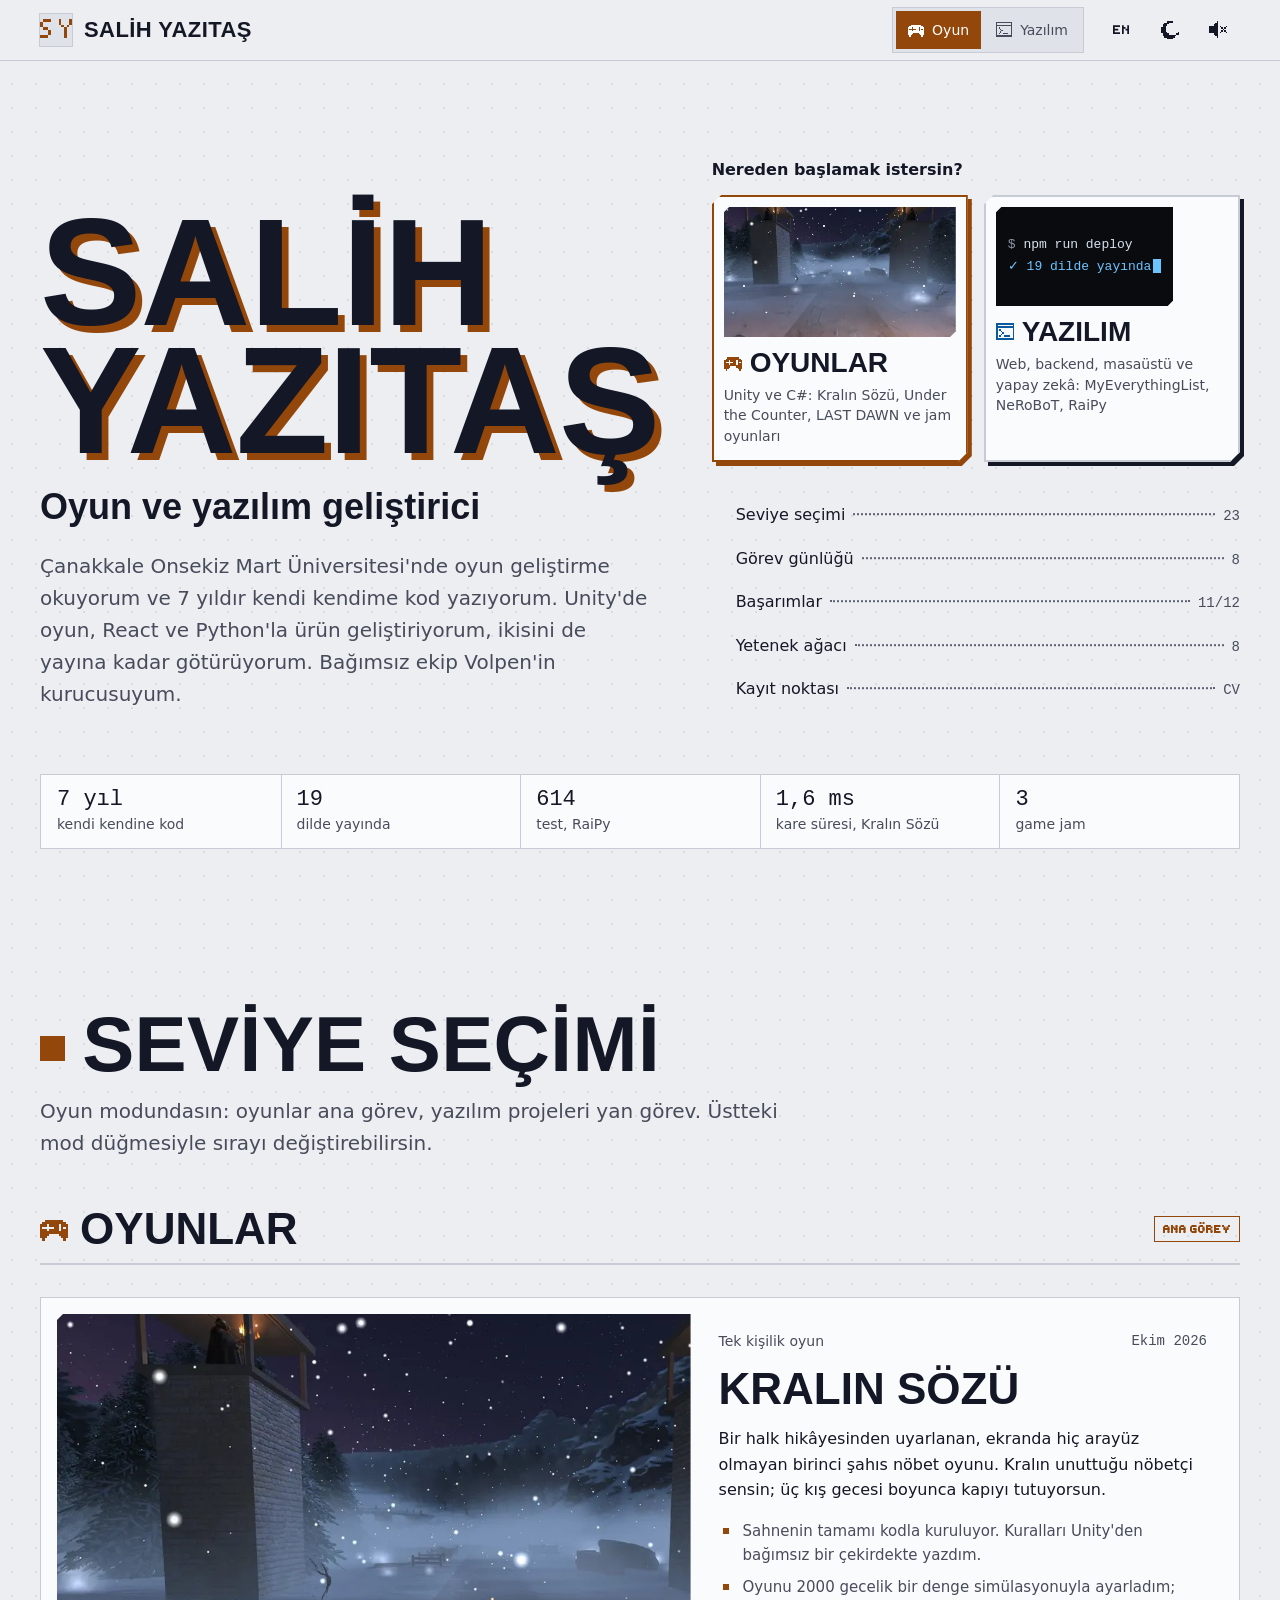
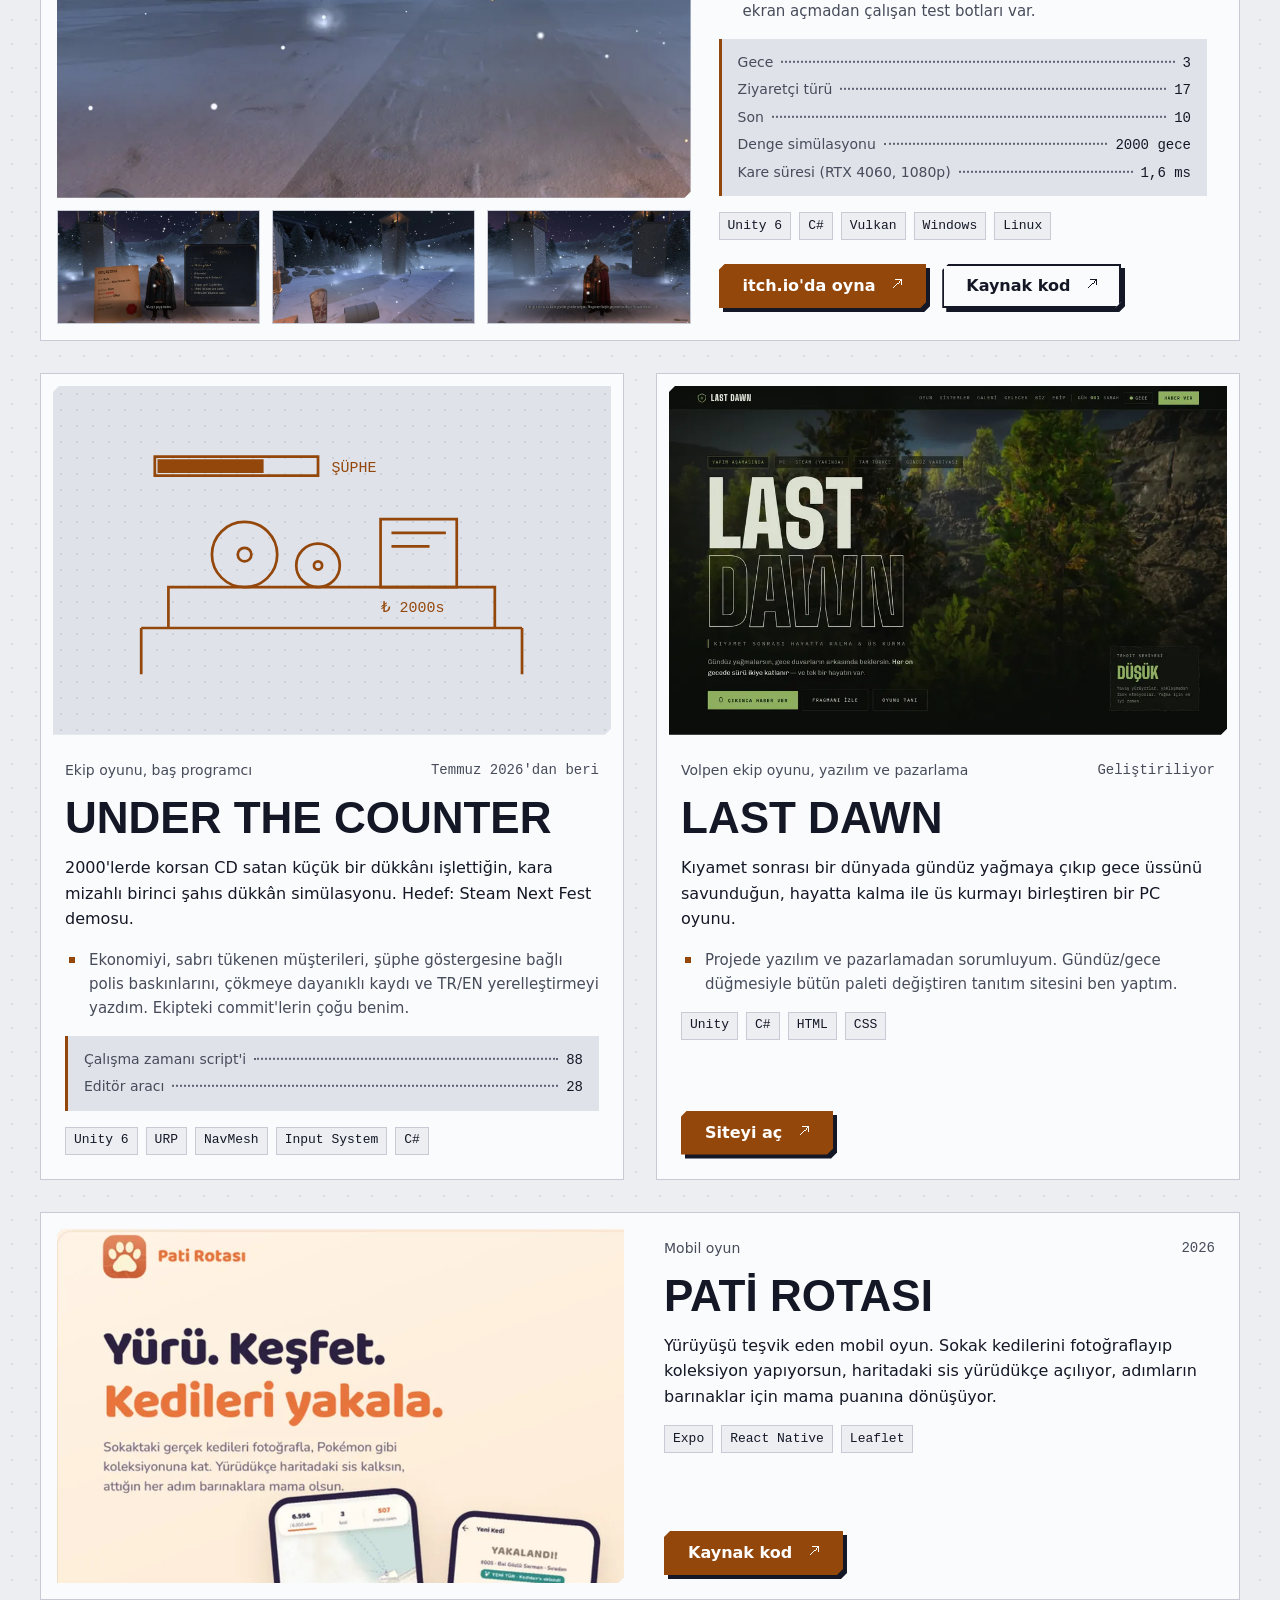
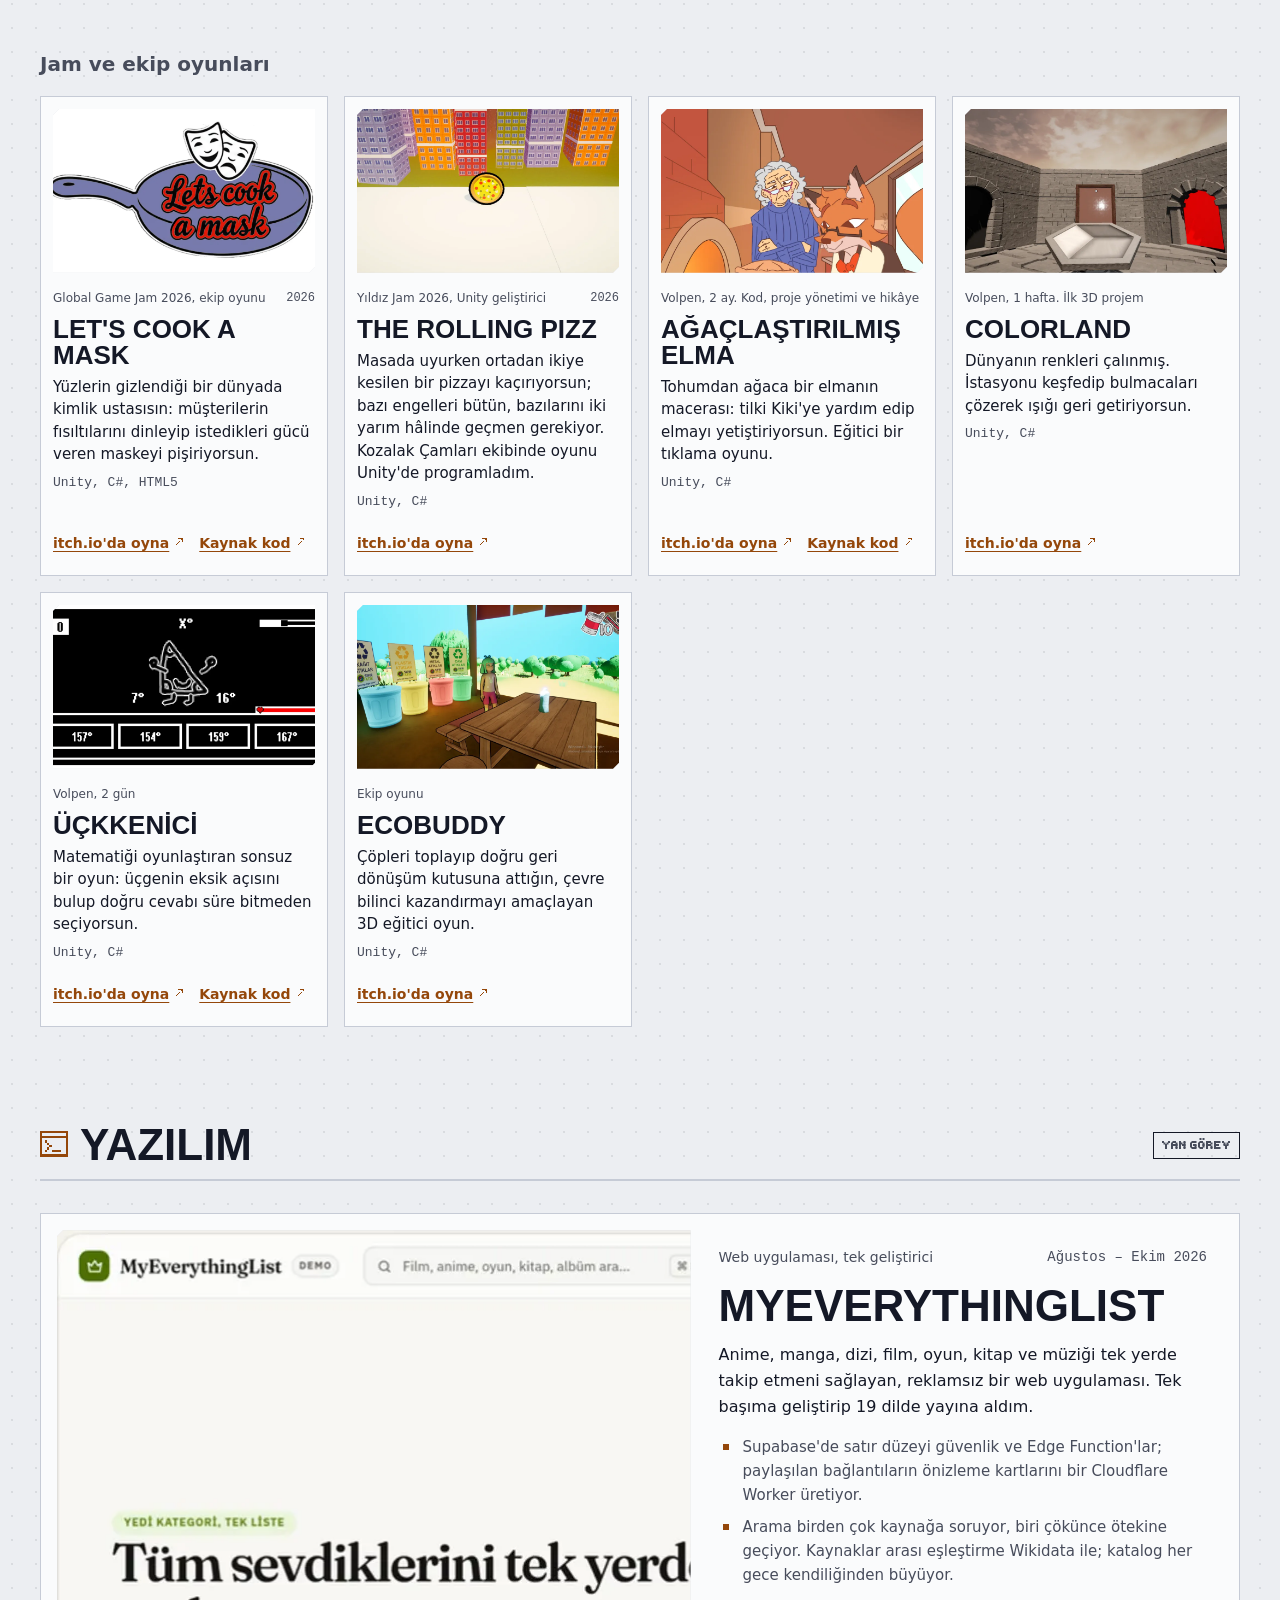
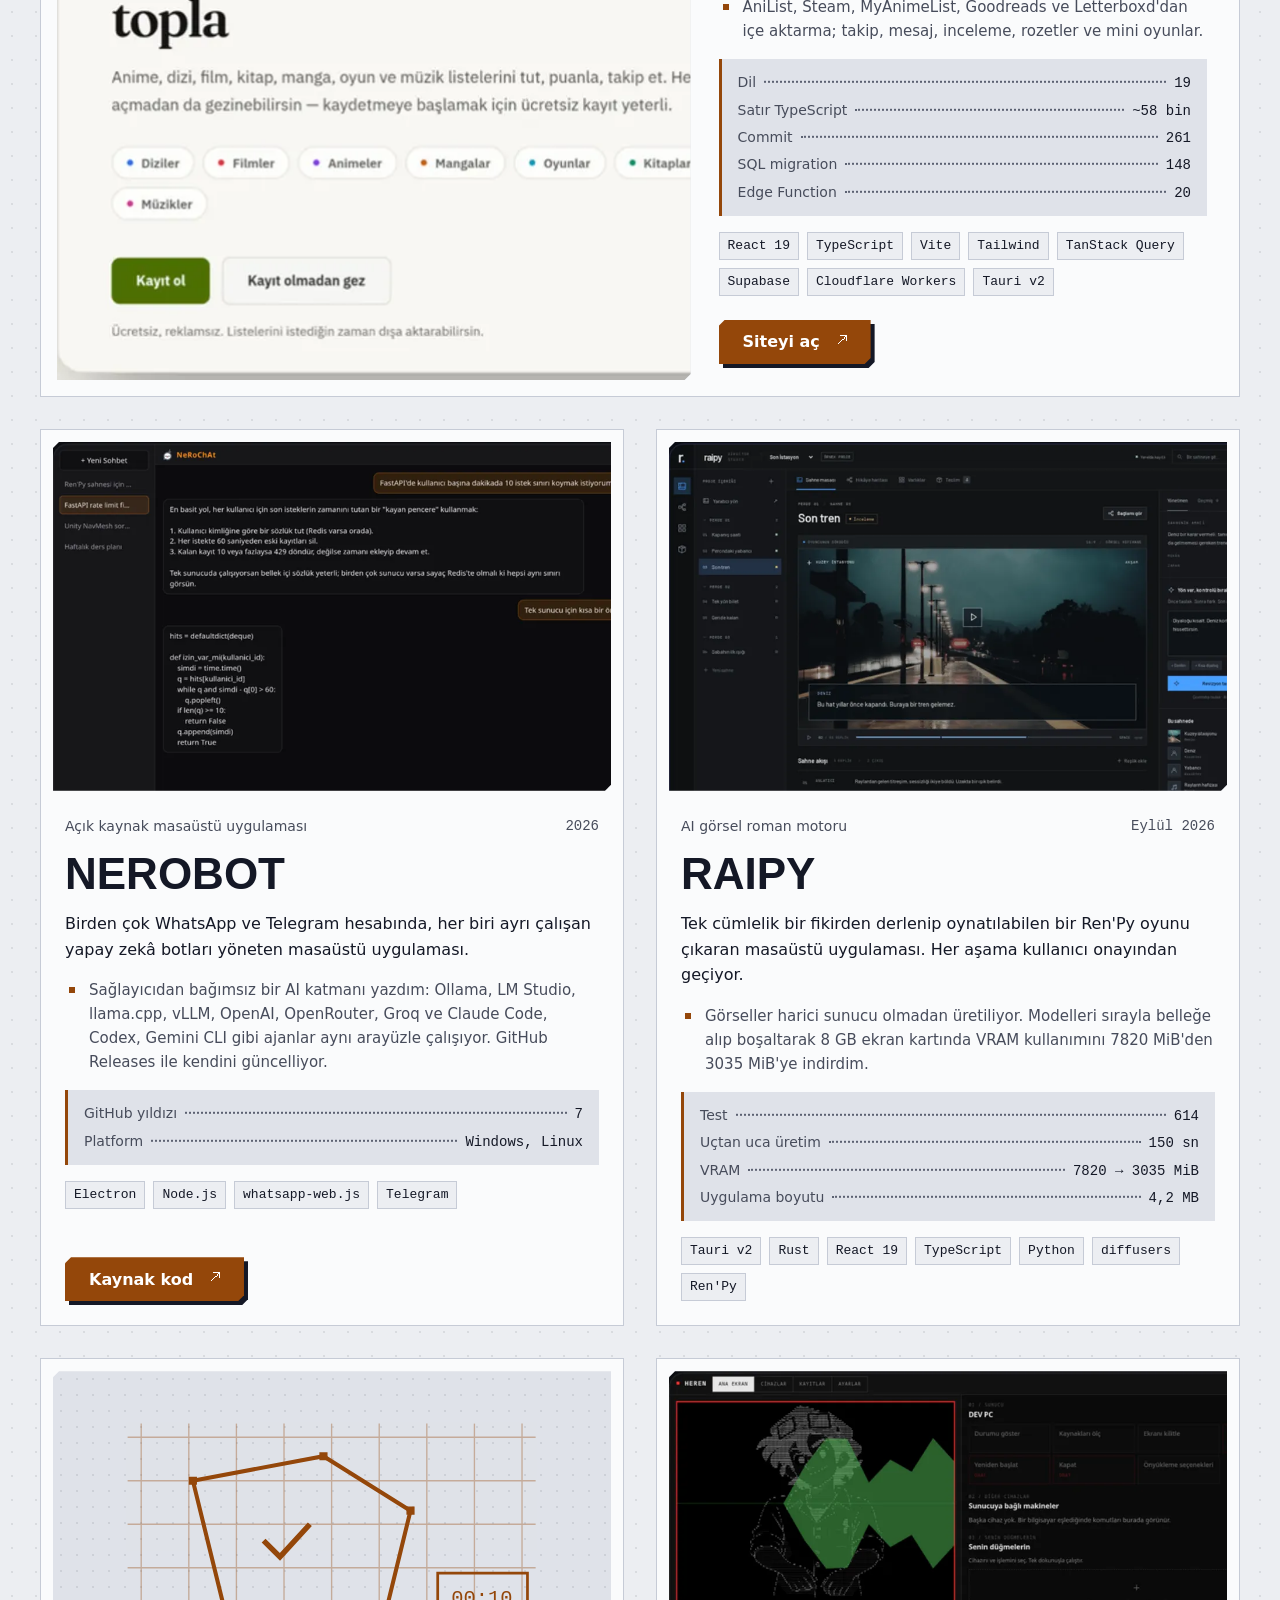
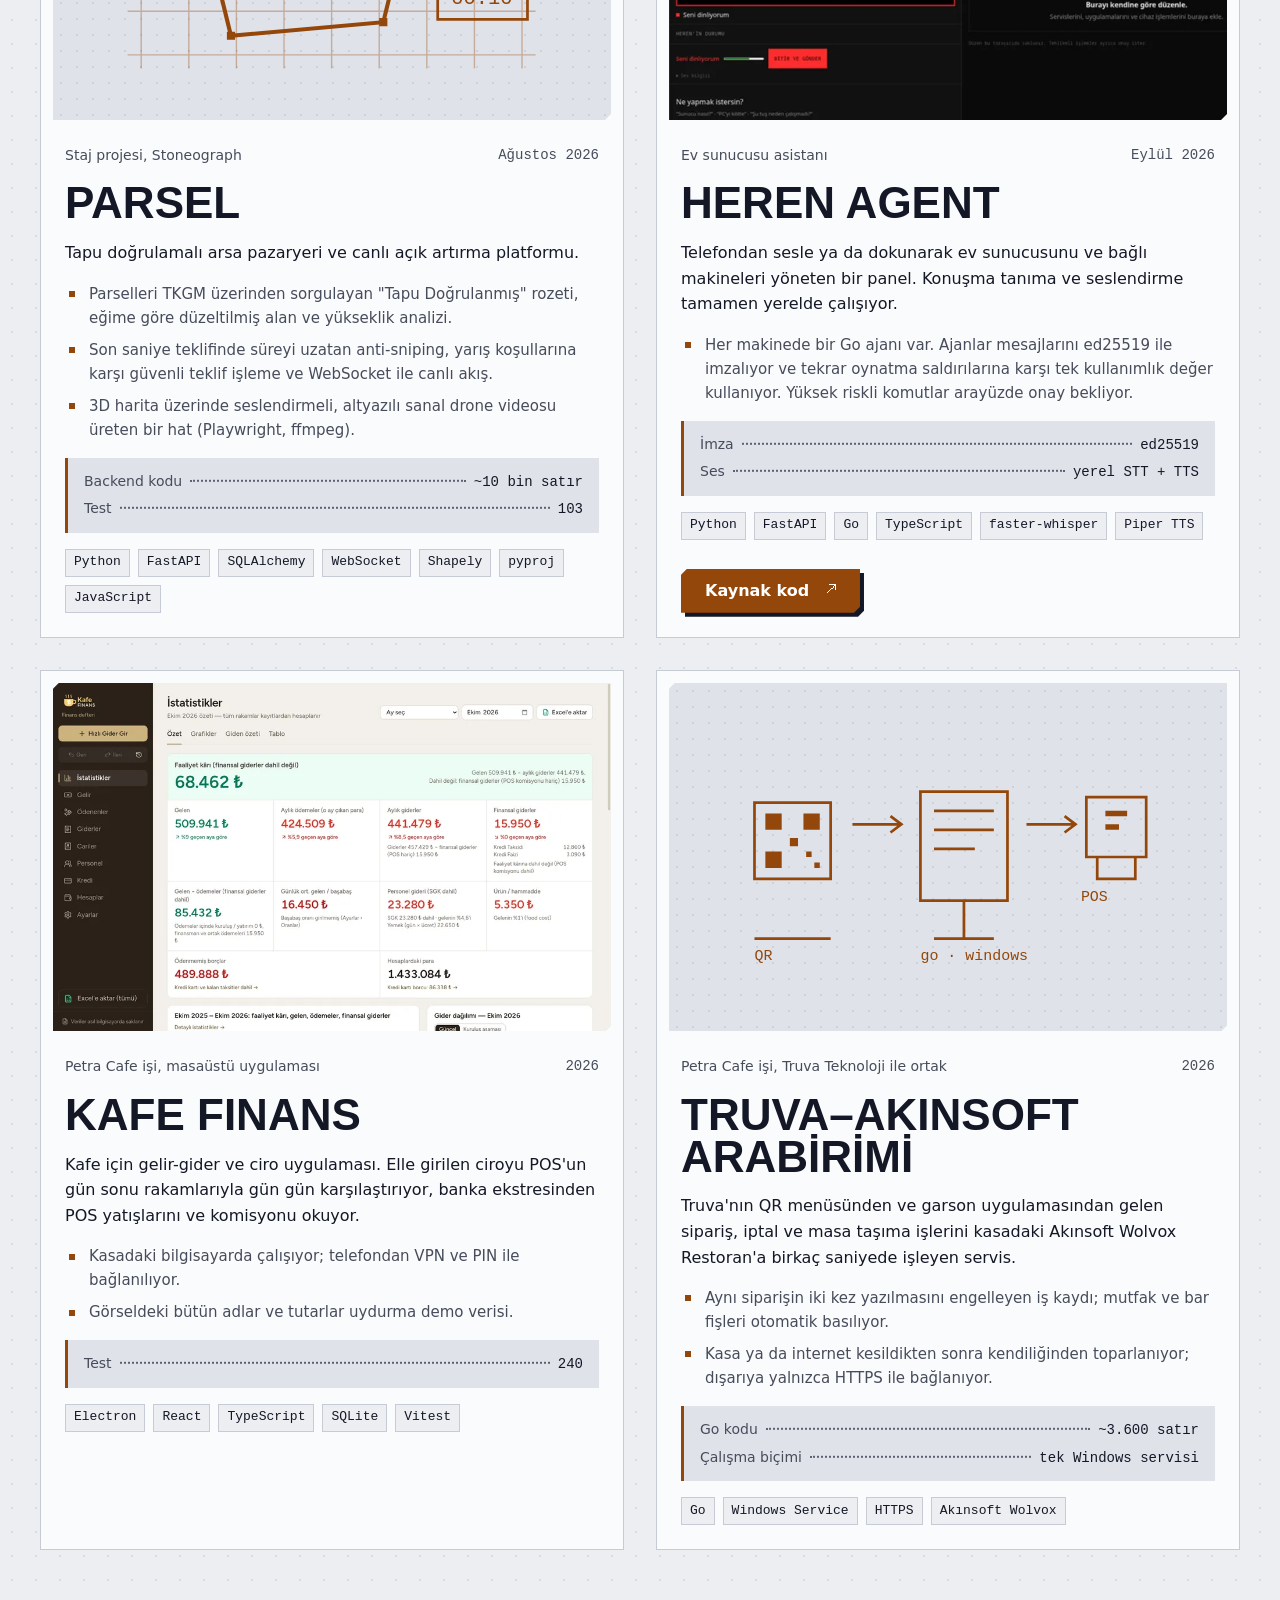
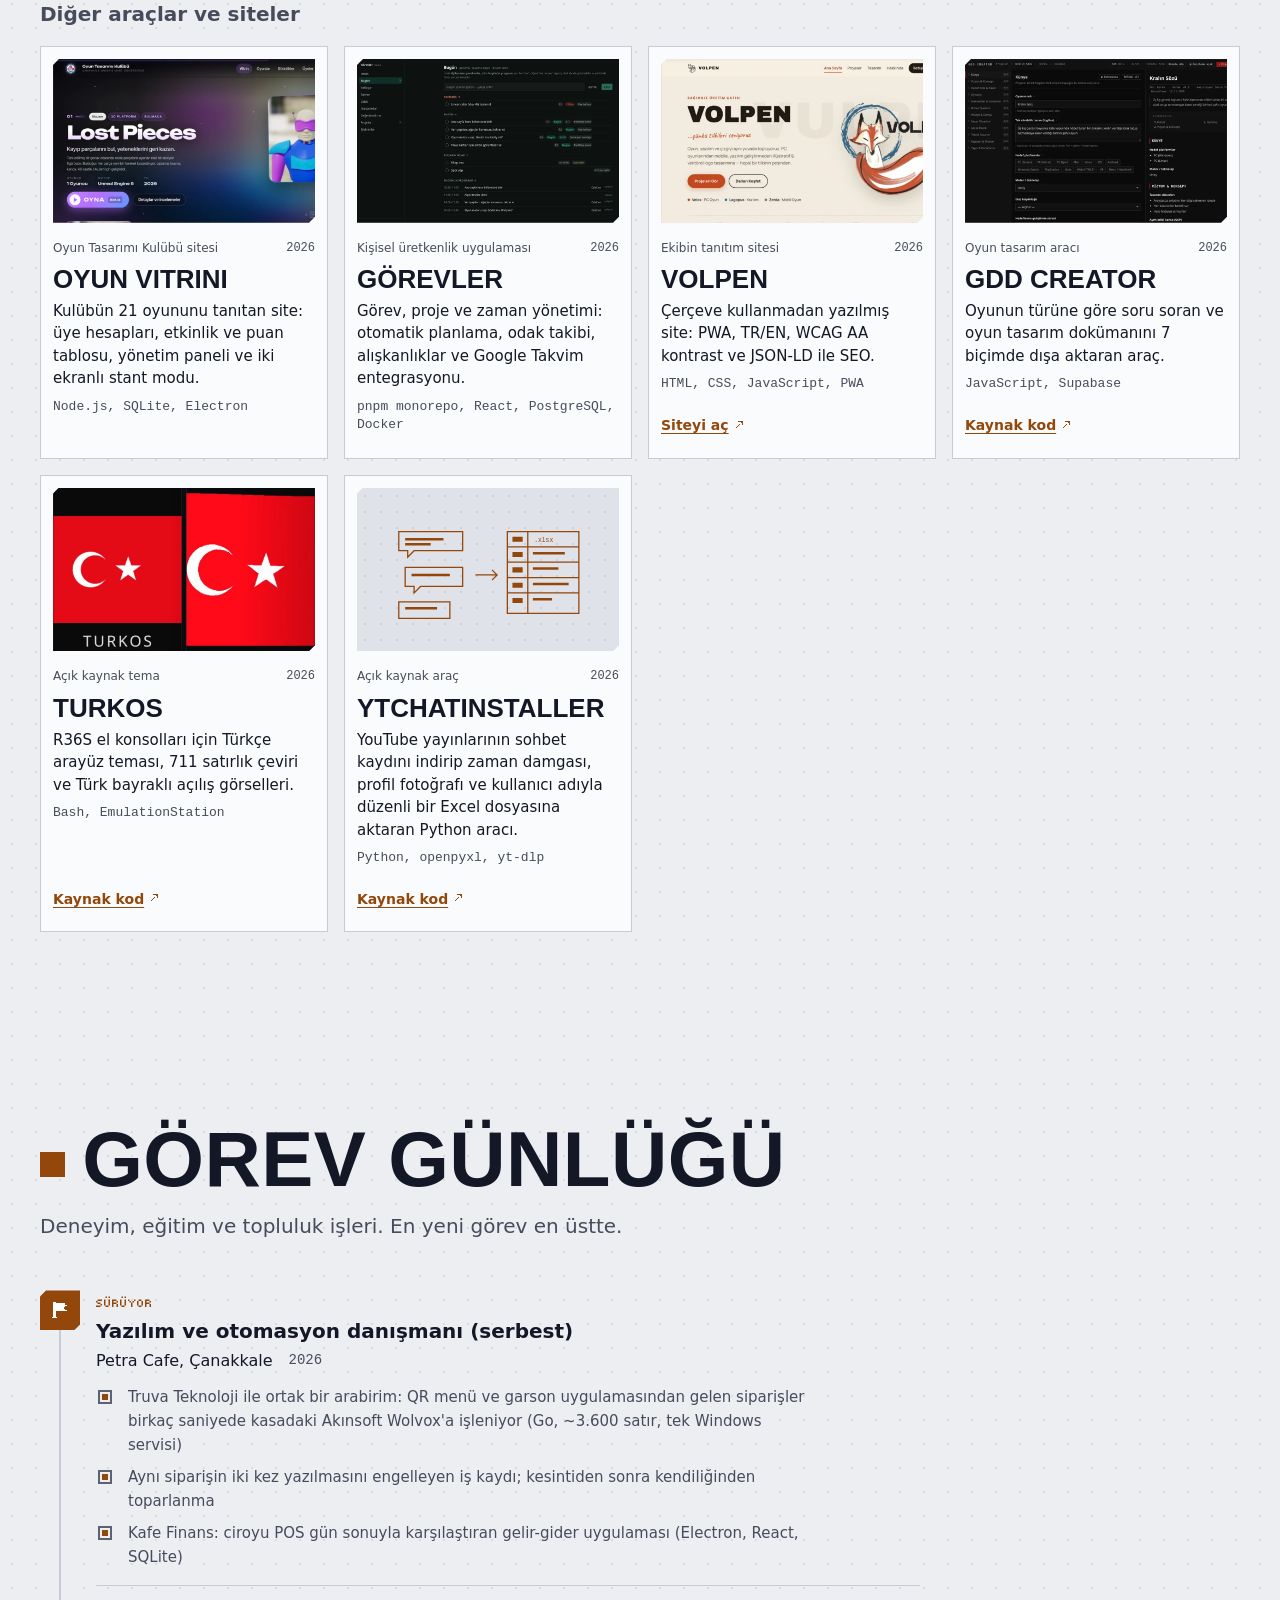
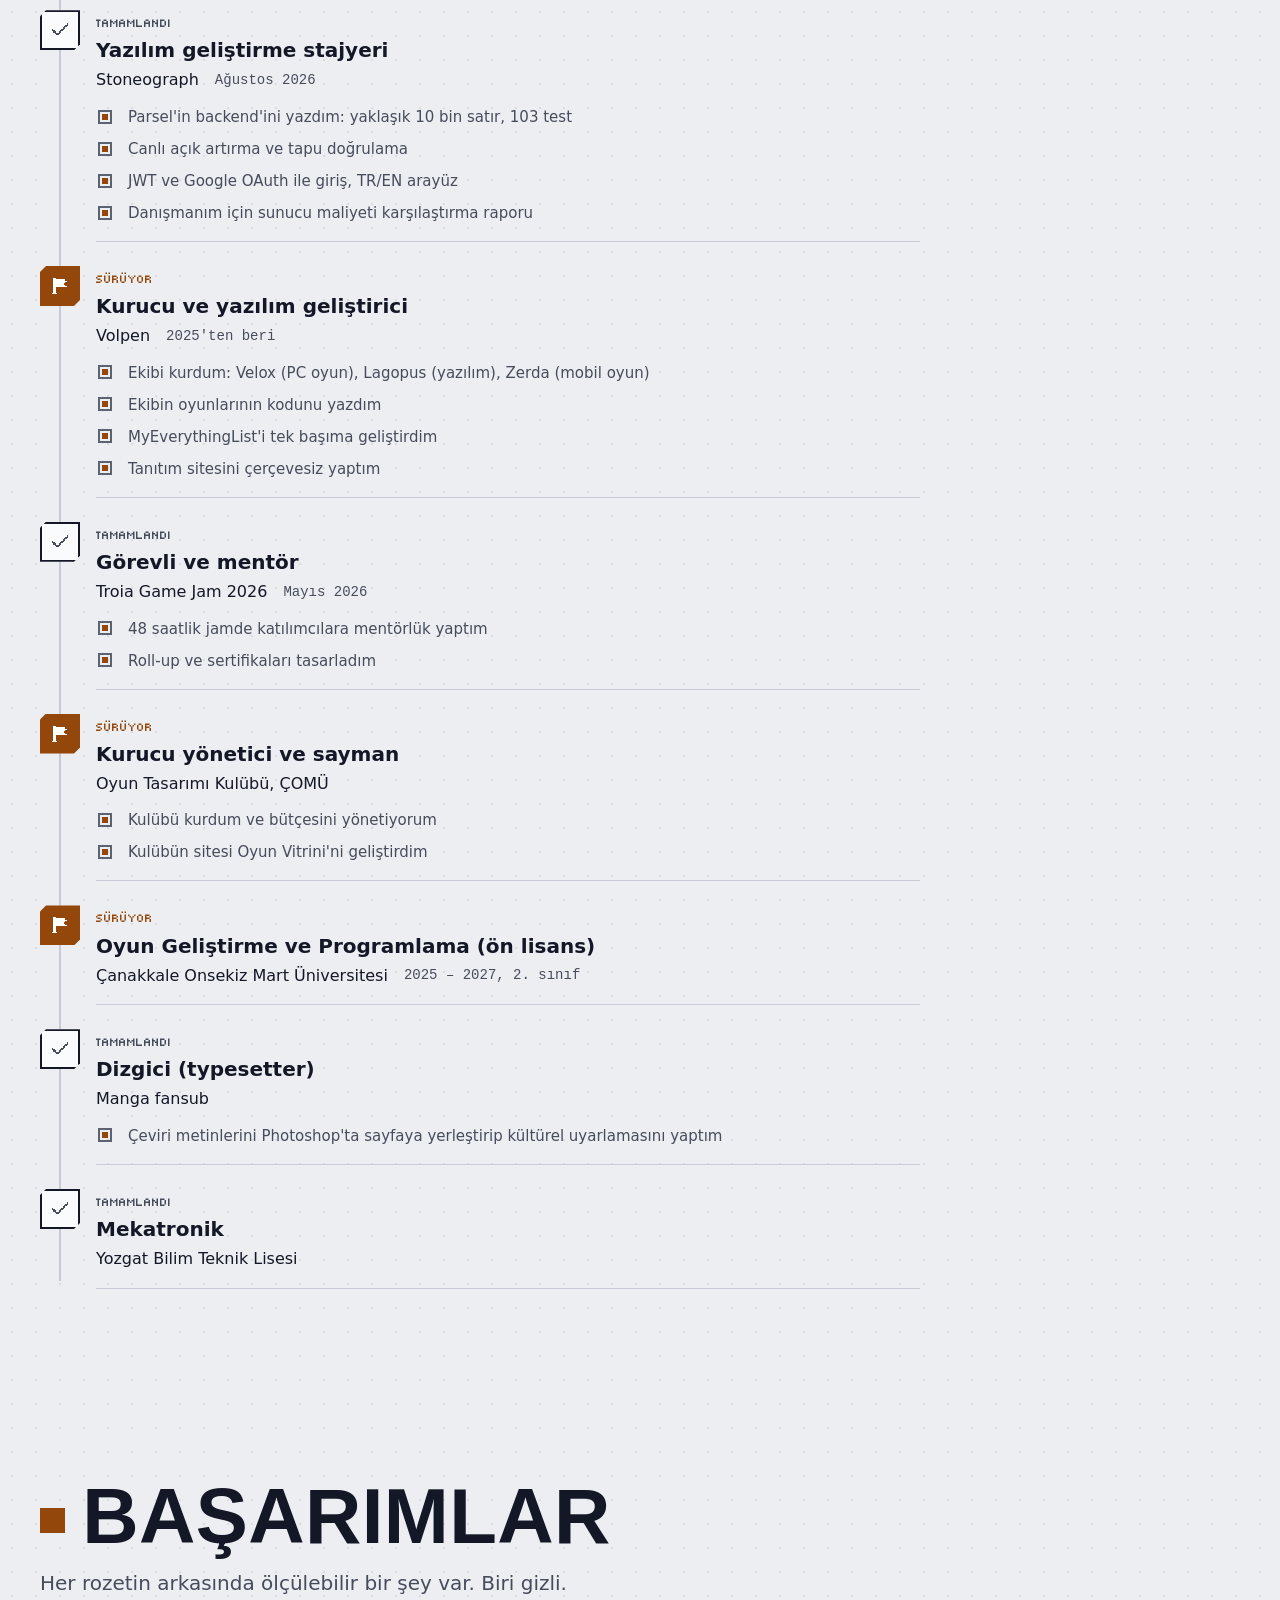
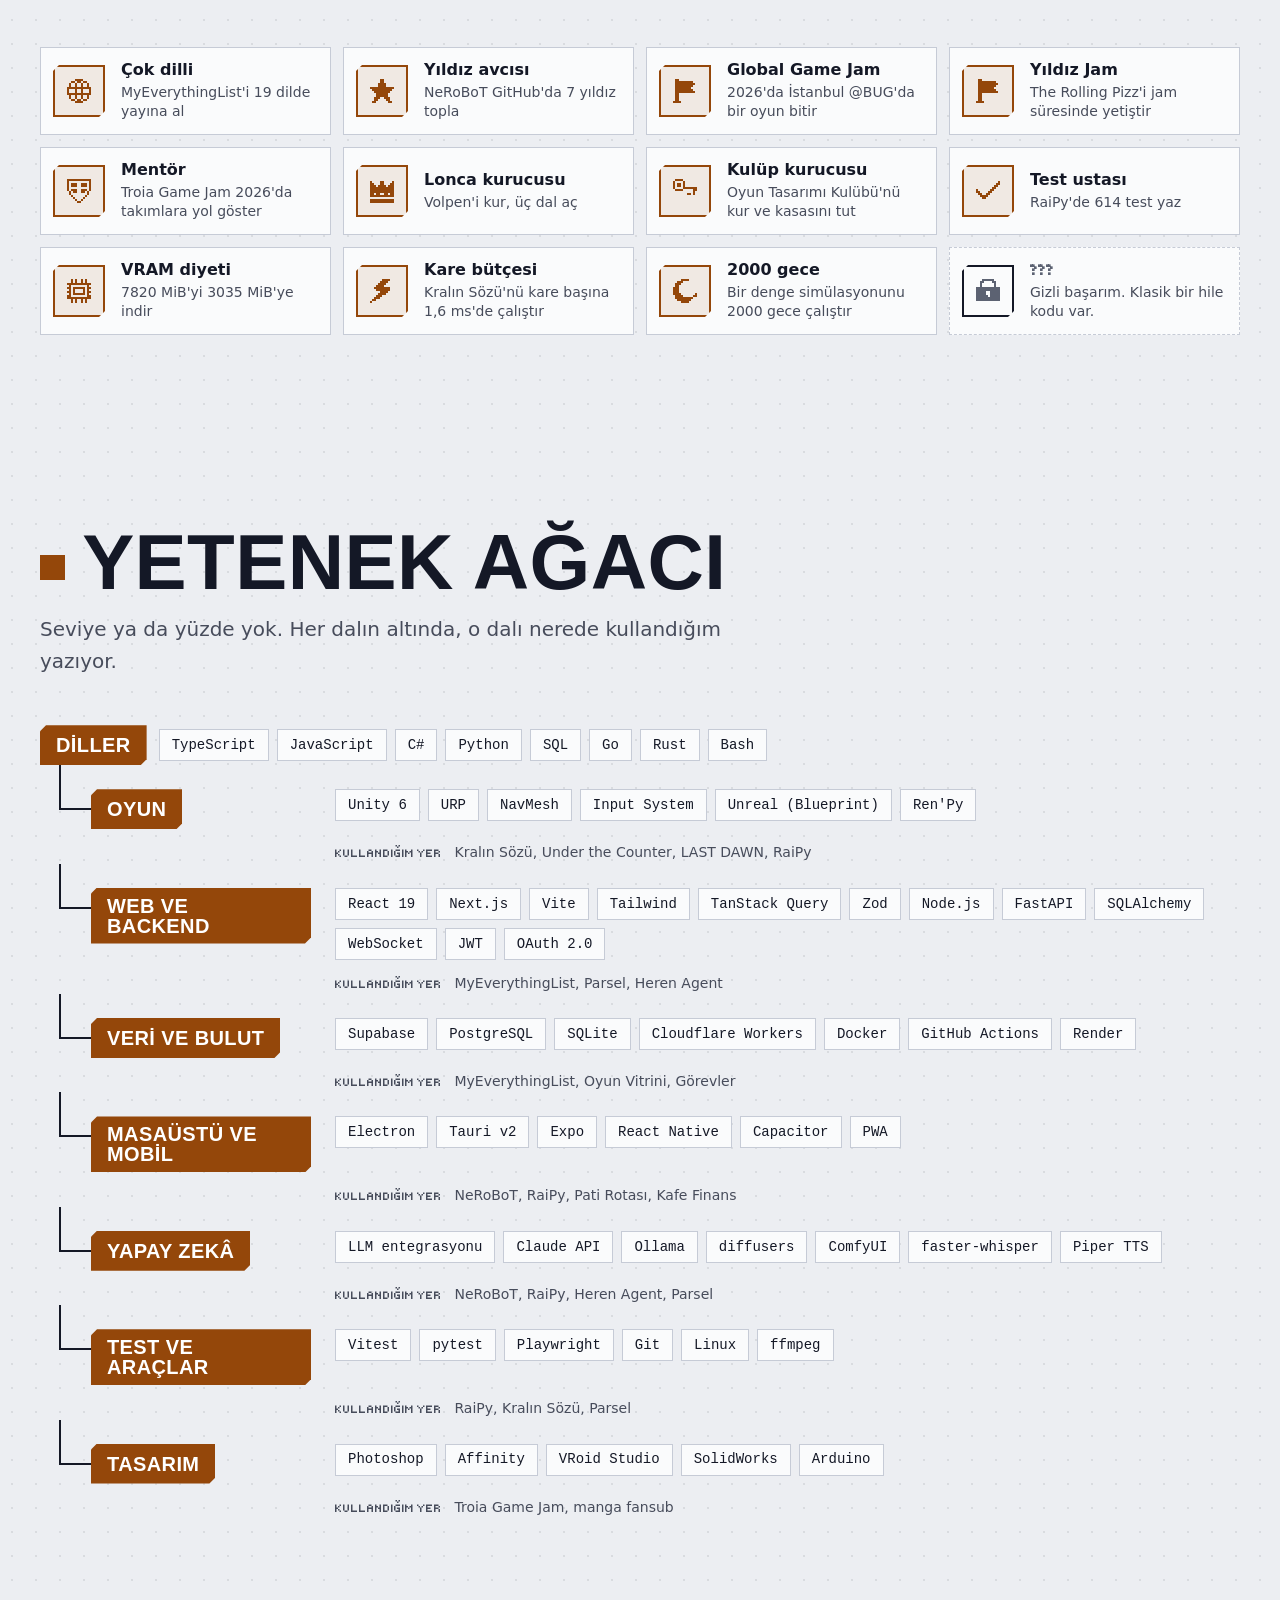
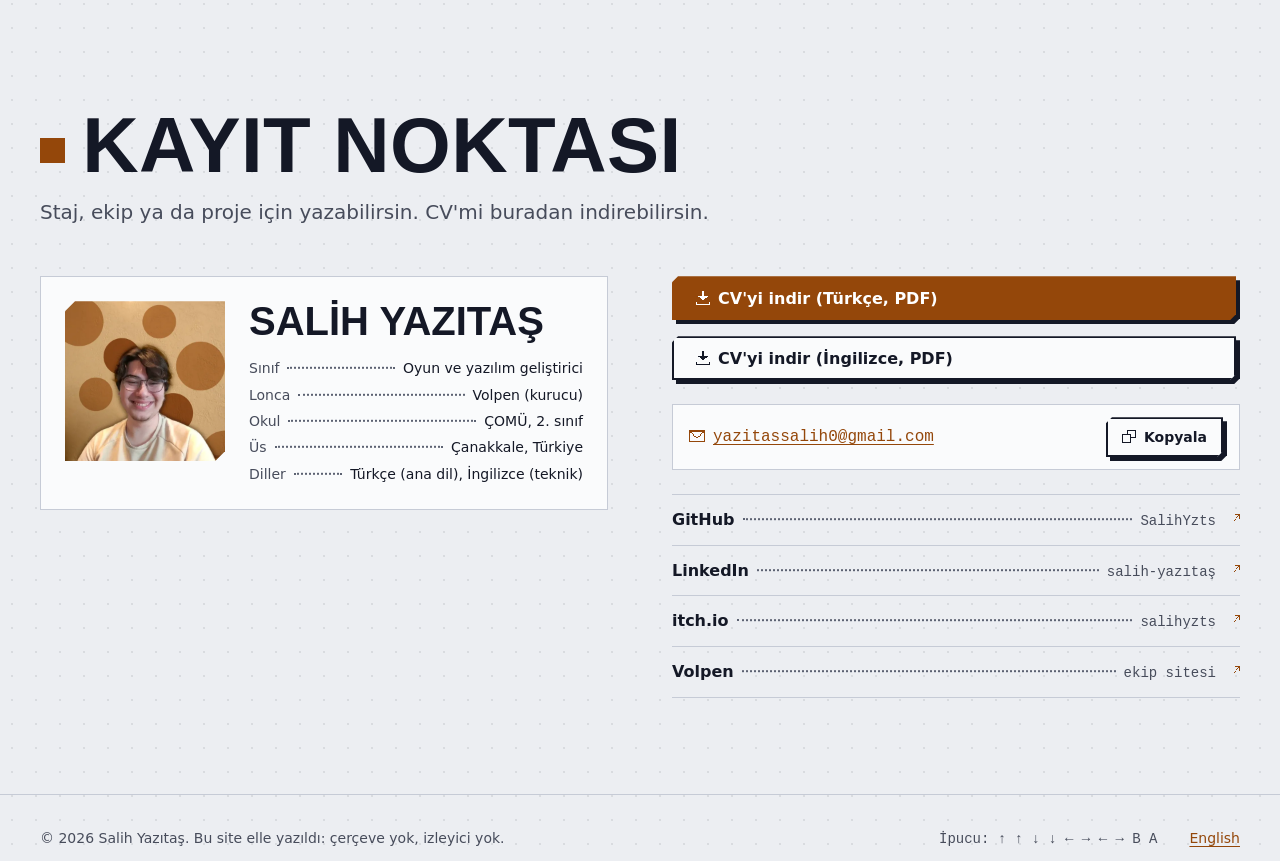
==== commit 40ef171b: "Bütün projeler, yerel proje paneli ve eksik görseller - Projeler data/projects.json'a taşındı; 10 oy" ====
--- a/index.html
+++ b/index.html
@@ -103,7 +103,7 @@
 
         <nav class="main-menu" aria-label="Ana menü">
           <ul>
-            <li><a href="#seviyeler"><span class="mm-label"><span data-lens-only="game">Seviye seçimi</span><span data-lens-only="code">~/projeler</span></span><span class="mm-leader" aria-hidden="true"></span><span class="mm-count">19</span></a></li>
+            <li><a href="#seviyeler"><span class="mm-label"><span data-lens-only="game">Seviye seçimi</span><span data-lens-only="code">~/projeler</span></span><span class="mm-leader" aria-hidden="true"></span><span class="mm-count">23</span></a></li>
             <li><a href="#gorevler"><span class="mm-label"><span data-lens-only="game">Görev günlüğü</span><span data-lens-only="code">git log</span></span><span class="mm-leader" aria-hidden="true"></span><span class="mm-count">8</span></a></li>
             <li><a href="#basarimlar"><span class="mm-label"><span data-lens-only="game">Başarımlar</span><span data-lens-only="code">Kilometre taşları</span></span><span class="mm-leader" aria-hidden="true"></span><span class="mm-count"><span data-ach-count>11</span>/12</span></a></li>
             <li><a href="#yetenekler"><span class="mm-label"><span data-lens-only="game">Yetenek ağacı</span><span data-lens-only="code">package.json</span></span><span class="mm-leader" aria-hidden="true"></span><span class="mm-count">8</span></a></li>
@@ -188,17 +188,9 @@
           
         </div>
       </article>
-      <article class="qc qc--art" id="last-dawn">
-        <div class="qc-media">
-          <div class="qc-screen"><svg class="art" viewBox="0 0 320 200" role="img" aria-label="Ufukta doğan güneş ve bir üs duvarı çizimi">
-      <g fill="none" stroke="currentColor" stroke-width="2">
-        <path d="M110 140a50 50 0 0 1 100 0"/>
-        <path d="M160 70v-18M118 86l-12-12M202 86l12-12M96 118H78M224 118h18"/>
-        <path d="M10 140h300"/>
-        <path d="M30 140v-34h14v10h14v-10h14v10h14v-10h14v34M222 140v-34h14v10h14v-10h14v10h14v-10h14v34"/>
-      </g>
-      <g fill="currentColor"><path d="M10 160h300v2H10zM40 176h240v2H40zM90 190h140v2H90z"/></g>
-    </svg></div>
+      <article class="qc" id="last-dawn">
+        <div class="qc-media">
+          <div class="qc-screen"><img src="/assets/img/last-dawn.webp" width="960" height="600" alt="LAST DAWN tanıtım sitesinin ana ekranı" loading="lazy" decoding="async"></div>
         </div>
         <div class="qc-body">
           <p class="qc-kind"><span>Volpen ekip oyunu, yazılım ve pazarlama</span><span class="qc-date">Geliştiriliyor</span></p>
@@ -227,12 +219,63 @@
         </div>
       </article></div>
       
-      <div class="minor">
-        <h4 class="minor-title">Jam ve ekip oyunları</h4>
-        <ul class="minor-list">
-          <li><span class="minor-name">Let's Cook a Mask</span><span class="minor-note">Global Game Jam 2026, İstanbul @BUG</span></li><li><a href="https://tce81.itch.io/the-rolling-pizz" target="_blank" rel="noopener"><span class="minor-name">The Rolling Pizz</span><svg class="px px--ext" viewBox="0 0 12 12" aria-hidden="true" focusable="false"><path d="M6 0h6v1h-6zM10 1h2v1h-2zM9 2h1v1h-1zM11 2h1v1h-1zM8 3h1v1h-1zM11 3h1v1h-1zM7 4h1v1h-1zM11 4h1v1h-1zM6 5h1v1h-1zM5 6h1v1h-1zM4 7h1v1h-1z"/></svg><span class="sr">(yeni sekmede açılır)</span></a><span class="minor-note">Yıldız Jam 2026, ekip oyunu</span></li><li><span class="minor-name">Ağaçlaştırılmış Elma</span><span class="minor-note">Volpen, 2 ay. Kod, yönetim ve hikâye</span></li><li><span class="minor-name">ColorLand</span><span class="minor-note">Volpen, 1 hafta. İlk 3D projem</span></li><li><span class="minor-name">ÜçKKeNİci</span><span class="minor-note">Volpen, 2 gün</span></li>
-        </ul>
-      </div>
+      <h4 class="minor-title">Jam ve ekip oyunları</h4>
+      <ul class="mini-grid">
+        <li class="mini" id="lets-cook-a-mask">
+          <div class="qc-screen"><img src="/assets/img/lets-cook-a-mask.webp" width="960" height="600" alt="Let's Cook a Mask logosu: tavada iki tiyatro maskesi" loading="lazy" decoding="async"></div>
+          <p class="qc-kind"><span>Global Game Jam 2026, ekip oyunu</span><span class="qc-date">2026</span></p>
+          <h5 class="mini-title" lang="en">Let's Cook a Mask</h5>
+          
+          <p class="mini-pitch">Yüzlerin gizlendiği bir dünyada kimlik ustasısın: müşterilerin fısıltılarını dinleyip istedikleri gücü veren maskeyi pişiriyorsun.</p>
+          <p class="mini-tech">Unity, C#, HTML5</p>
+          <p class="mini-links"><a href="https://ew0ue.itch.io/lets-cook-a-mask" target="_blank" rel="noopener">itch.io'da oyna<svg class="px px--ext" viewBox="0 0 12 12" aria-hidden="true" focusable="false"><path d="M6 0h6v1h-6zM10 1h2v1h-2zM9 2h1v1h-1zM11 2h1v1h-1zM8 3h1v1h-1zM11 3h1v1h-1zM7 4h1v1h-1zM11 4h1v1h-1zM6 5h1v1h-1zM5 6h1v1h-1zM4 7h1v1h-1z"/></svg><span class="sr">(yeni sekmede açılır)</span></a><a href="https://github.com/SalihYzts/GGJ-2026-BUG-Ne-Yapsak-Yahu" target="_blank" rel="noopener">Kaynak kod<svg class="px px--ext" viewBox="0 0 12 12" aria-hidden="true" focusable="false"><path d="M6 0h6v1h-6zM10 1h2v1h-2zM9 2h1v1h-1zM11 2h1v1h-1zM8 3h1v1h-1zM11 3h1v1h-1zM7 4h1v1h-1zM11 4h1v1h-1zM6 5h1v1h-1zM5 6h1v1h-1zM4 7h1v1h-1z"/></svg><span class="sr">(yeni sekmede açılır)</span></a></p>
+        </li>
+        <li class="mini" id="the-rolling-pizz">
+          <div class="qc-screen"><img src="/assets/img/the-rolling-pizz.webp" width="960" height="600" alt="The Rolling Pizz: renkli binalar arasında yuvarlanan pizza" loading="lazy" decoding="async"></div>
+          <p class="qc-kind"><span>Yıldız Jam 2026, Unity geliştirici</span><span class="qc-date">2026</span></p>
+          <h5 class="mini-title" lang="en">The Rolling Pizz</h5>
+          
+          <p class="mini-pitch">Masada uyurken ortadan ikiye kesilen bir pizzayı kaçırıyorsun; bazı engelleri bütün, bazılarını iki yarım hâlinde geçmen gerekiyor. Kozalak Çamları ekibinde oyunu Unity'de programladım.</p>
+          <p class="mini-tech">Unity, C#</p>
+          <p class="mini-links"><a href="https://tce81.itch.io/the-rolling-pizz" target="_blank" rel="noopener">itch.io'da oyna<svg class="px px--ext" viewBox="0 0 12 12" aria-hidden="true" focusable="false"><path d="M6 0h6v1h-6zM10 1h2v1h-2zM9 2h1v1h-1zM11 2h1v1h-1zM8 3h1v1h-1zM11 3h1v1h-1zM7 4h1v1h-1zM11 4h1v1h-1zM6 5h1v1h-1zM5 6h1v1h-1zM4 7h1v1h-1z"/></svg><span class="sr">(yeni sekmede açılır)</span></a></p>
+        </li>
+        <li class="mini" id="agaclastirilmis-elma">
+          <div class="qc-screen"><img src="/assets/img/agaclastirilmis-elma.webp" width="960" height="600" alt="Ağaçlaştırılmış Elma: elmalı turta bekleyen tilki ve yaşlı kadın çizimi" loading="lazy" decoding="async"></div>
+          <p class="qc-kind"><span>Volpen, 2 ay. Kod, proje yönetimi ve hikâye</span></p>
+          <h5 class="mini-title" lang="tr">Ağaçlaştırılmış Elma</h5>
+          
+          <p class="mini-pitch">Tohumdan ağaca bir elmanın macerası: tilki Kiki'ye yardım edip elmayı yetiştiriyorsun. Eğitici bir tıklama oyunu.</p>
+          <p class="mini-tech">Unity, C#</p>
+          <p class="mini-links"><a href="https://volpentr.itch.io/agaclastirilmiselma" target="_blank" rel="noopener">itch.io'da oyna<svg class="px px--ext" viewBox="0 0 12 12" aria-hidden="true" focusable="false"><path d="M6 0h6v1h-6zM10 1h2v1h-2zM9 2h1v1h-1zM11 2h1v1h-1zM8 3h1v1h-1zM11 3h1v1h-1zM7 4h1v1h-1zM11 4h1v1h-1zM6 5h1v1h-1zM5 6h1v1h-1zM4 7h1v1h-1z"/></svg><span class="sr">(yeni sekmede açılır)</span></a><a href="https://github.com/SalihYzts/ElnalistirilmisAgac" target="_blank" rel="noopener">Kaynak kod<svg class="px px--ext" viewBox="0 0 12 12" aria-hidden="true" focusable="false"><path d="M6 0h6v1h-6zM10 1h2v1h-2zM9 2h1v1h-1zM11 2h1v1h-1zM8 3h1v1h-1zM11 3h1v1h-1zM7 4h1v1h-1zM11 4h1v1h-1zM6 5h1v1h-1zM5 6h1v1h-1zM4 7h1v1h-1z"/></svg><span class="sr">(yeni sekmede açılır)</span></a></p>
+        </li>
+        <li class="mini" id="colorland">
+          <div class="qc-screen"><img src="/assets/img/colorland.webp" width="960" height="600" alt="ColorLand: gri taş bir odada kırmızı kapı" loading="lazy" decoding="async"></div>
+          <p class="qc-kind"><span>Volpen, 1 hafta. İlk 3D projem</span></p>
+          <h5 class="mini-title" lang="en">ColorLand</h5>
+          
+          <p class="mini-pitch">Dünyanın renkleri çalınmış. İstasyonu keşfedip bulmacaları çözerek ışığı geri getiriyorsun.</p>
+          <p class="mini-tech">Unity, C#</p>
+          <p class="mini-links"><a href="https://volpentr.itch.io/colorland" target="_blank" rel="noopener">itch.io'da oyna<svg class="px px--ext" viewBox="0 0 12 12" aria-hidden="true" focusable="false"><path d="M6 0h6v1h-6zM10 1h2v1h-2zM9 2h1v1h-1zM11 2h1v1h-1zM8 3h1v1h-1zM11 3h1v1h-1zM7 4h1v1h-1zM11 4h1v1h-1zM6 5h1v1h-1zM5 6h1v1h-1zM4 7h1v1h-1z"/></svg><span class="sr">(yeni sekmede açılır)</span></a></p>
+        </li>
+        <li class="mini" id="uckkenici">
+          <div class="qc-screen"><img src="/assets/img/uckkenici.webp" width="960" height="600" alt="ÜçKKeNİci: açıları verilen bir üçgen ve dört cevap seçeneği" loading="lazy" decoding="async"></div>
+          <p class="qc-kind"><span>Volpen, 2 gün</span></p>
+          <h5 class="mini-title" lang="tr">ÜçKKeNİci</h5>
+          
+          <p class="mini-pitch">Matematiği oyunlaştıran sonsuz bir oyun: üçgenin eksik açısını bulup doğru cevabı süre bitmeden seçiyorsun.</p>
+          <p class="mini-tech">Unity, C#</p>
+          <p class="mini-links"><a href="https://volpentr.itch.io/uckkenci" target="_blank" rel="noopener">itch.io'da oyna<svg class="px px--ext" viewBox="0 0 12 12" aria-hidden="true" focusable="false"><path d="M6 0h6v1h-6zM10 1h2v1h-2zM9 2h1v1h-1zM11 2h1v1h-1zM8 3h1v1h-1zM11 3h1v1h-1zM7 4h1v1h-1zM11 4h1v1h-1zM6 5h1v1h-1zM5 6h1v1h-1zM4 7h1v1h-1z"/></svg><span class="sr">(yeni sekmede açılır)</span></a><a href="https://github.com/SalihYzts/UcgenIci" target="_blank" rel="noopener">Kaynak kod<svg class="px px--ext" viewBox="0 0 12 12" aria-hidden="true" focusable="false"><path d="M6 0h6v1h-6zM10 1h2v1h-2zM9 2h1v1h-1zM11 2h1v1h-1zM8 3h1v1h-1zM11 3h1v1h-1zM7 4h1v1h-1zM11 4h1v1h-1zM6 5h1v1h-1zM5 6h1v1h-1zM4 7h1v1h-1z"/></svg><span class="sr">(yeni sekmede açılır)</span></a></p>
+        </li>
+        <li class="mini" id="ecobuddy">
+          <div class="qc-screen"><img src="/assets/img/ecobuddy.webp" width="960" height="600" alt="EcoBuddy: piknik alanında renkli geri dönüşüm kutuları" loading="lazy" decoding="async"></div>
+          <p class="qc-kind"><span>Ekip oyunu</span></p>
+          <h5 class="mini-title" lang="en">EcoBuddy</h5>
+          
+          <p class="mini-pitch">Çöpleri toplayıp doğru geri dönüşüm kutusuna attığın, çevre bilinci kazandırmayı amaçlayan 3D eğitici oyun.</p>
+          <p class="mini-tech">Unity, C#</p>
+          <p class="mini-links"><a href="https://ew0ue.itch.io/ecobuddy" target="_blank" rel="noopener">itch.io'da oyna<svg class="px px--ext" viewBox="0 0 12 12" aria-hidden="true" focusable="false"><path d="M6 0h6v1h-6zM10 1h2v1h-2zM9 2h1v1h-1zM11 2h1v1h-1zM8 3h1v1h-1zM11 3h1v1h-1zM7 4h1v1h-1zM11 4h1v1h-1zM6 5h1v1h-1zM5 6h1v1h-1zM4 7h1v1h-1z"/></svg><span class="sr">(yeni sekmede açılır)</span></a></p>
+        </li>
+      </ul>
     </section>
         
     <section class="track" id="track-code" data-track="code" aria-labelledby="track-code-h">
@@ -341,14 +384,119 @@
         <ul class="inventory" aria-label="Envanter"><li>Python</li><li>FastAPI</li><li>Go</li><li>TypeScript</li><li>faster-whisper</li><li>Piper TTS</li></ul>
           <p class="qc-links"><a class="btn btn--primary" href="https://github.com/SalihYzts/heren-agent" target="_blank" rel="noopener">Kaynak kod<svg class="px px--ext" viewBox="0 0 12 12" aria-hidden="true" focusable="false"><path d="M6 0h6v1h-6zM10 1h2v1h-2zM9 2h1v1h-1zM11 2h1v1h-1zM8 3h1v1h-1zM11 3h1v1h-1zM7 4h1v1h-1zM11 4h1v1h-1zM6 5h1v1h-1zM5 6h1v1h-1zM4 7h1v1h-1z"/></svg><span class="sr">(yeni sekmede açılır)</span></a></p>
         </div>
+      </article>
+      <article class="qc" id="kafe-finans">
+        <div class="qc-media">
+          <div class="qc-screen"><img src="/assets/img/kafe-finans.webp" width="960" height="600" alt="Kafe Finans istatistik ekranı, demo verisiyle" loading="lazy" decoding="async"></div>
+        </div>
+        <div class="qc-body">
+          <p class="qc-kind"><span>Petra Cafe işi, masaüstü uygulaması</span><span class="qc-date">2026</span></p>
+          <h4 class="qc-title" lang="en">Kafe Finans</h4>
+          <p class="qc-pitch">Kafe için gelir-gider ve ciro uygulaması. Elle girilen ciroyu POS'un gün sonu rakamlarıyla gün gün karşılaştırıyor, banka ekstresinden POS yatışlarını ve komisyonu okuyor.</p>
+          <ul class="qc-points"><li>Kasadaki bilgisayarda çalışıyor; telefondan VPN ve PIN ile bağlanılıyor.</li><li>Görseldeki bütün adlar ve tutarlar uydurma demo verisi.</li></ul>
+          
+        <dl class="stat-sheet" aria-label="İstatistikler">
+          <div><dt>Test</dt><dd>240</dd></div>
+        </dl>
+          
+        <ul class="inventory" aria-label="Envanter"><li>Electron</li><li>React</li><li>TypeScript</li><li>SQLite</li><li>Vitest</li></ul>
+          
+        </div>
+      </article>
+      <article class="qc qc--art" id="truva-arabirimi">
+        <div class="qc-media">
+          <div class="qc-screen"><svg class="art" viewBox="0 0 320 200" role="img" aria-label="QR menüden kasaya giden sipariş akışı çizimi">
+      <g fill="none" stroke="currentColor" stroke-width="2">
+        <path d="M18 60h56v56H18zM90 76h36M118 70l8 6-8 6M140 52h64v80h-64zM218 76h36M246 70l8 6-8 6M262 56h44v44h-44zM270 100v16h28v-16"/>
+        <path d="M150 66h44M150 80h44M150 94h30"/>
+        <path d="M172 132v28M150 160h44M18 160h56"/>
+      </g>
+      <g fill="currentColor"><path d="M26 68h12v12H26zM54 68h12v12H54zM26 96h12v12H26zM44 86h6v6h-6zM56 96h4v4h-4zM62 104h4v4h-4z"/><path d="M276 66h16v4h-16zM276 76h10v4h-10z"/></g>
+      <text x="140" y="176" fill="currentColor" font-family="IBM Plex Mono, monospace" font-size="11">go · windows</text>
+      <text x="18" y="176" fill="currentColor" font-family="IBM Plex Mono, monospace" font-size="11">QR</text>
+      <text x="258" y="132" fill="currentColor" font-family="IBM Plex Mono, monospace" font-size="11">POS</text>
+    </svg></div>
+        </div>
+        <div class="qc-body">
+          <p class="qc-kind"><span>Petra Cafe işi, Truva Teknoloji ile ortak</span><span class="qc-date">2026</span></p>
+          <h4 class="qc-title" lang="tr">Truva–Akınsoft arabirimi</h4>
+          <p class="qc-pitch">Truva'nın QR menüsünden ve garson uygulamasından gelen sipariş, iptal ve masa taşıma işlerini kasadaki Akınsoft Wolvox Restoran'a birkaç saniyede işleyen servis.</p>
+          <ul class="qc-points"><li>Aynı siparişin iki kez yazılmasını engelleyen iş kaydı; mutfak ve bar fişleri otomatik basılıyor.</li><li>Kasa ya da internet kesildikten sonra kendiliğinden toparlanıyor; dışarıya yalnızca HTTPS ile bağlanıyor.</li></ul>
+          
+        <dl class="stat-sheet" aria-label="İstatistikler">
+          <div><dt>Go kodu</dt><dd>~3.600 satır</dd></div><div><dt>Çalışma biçimi</dt><dd>tek Windows servisi</dd></div>
+        </dl>
+          
+        <ul class="inventory" aria-label="Envanter"><li>Go</li><li>Windows Service</li><li>HTTPS</li><li>Akınsoft Wolvox</li></ul>
+          
+        </div>
       </article></div>
       
-      <div class="minor">
-        <h4 class="minor-title">Diğer araçlar ve siteler</h4>
-        <ul class="minor-list">
-          <li><span class="minor-name">Oyun Vitrini</span><span class="minor-note">Oyun Tasarımı Kulübü'nün sitesi: 21 oyun, üye hesapları, iki ekranlı stant modu</span></li><li><a href="https://salihyzts.github.io/VolpenWeb/" target="_blank" rel="noopener"><span class="minor-name">Volpen</span><svg class="px px--ext" viewBox="0 0 12 12" aria-hidden="true" focusable="false"><path d="M6 0h6v1h-6zM10 1h2v1h-2zM9 2h1v1h-1zM11 2h1v1h-1zM8 3h1v1h-1zM11 3h1v1h-1zM7 4h1v1h-1zM11 4h1v1h-1zM6 5h1v1h-1zM5 6h1v1h-1zM4 7h1v1h-1z"/></svg><span class="sr">(yeni sekmede açılır)</span></a><span class="minor-note">Ekibin çerçevesiz sitesi: PWA, TR/EN, WCAG AA</span></li><li><span class="minor-name">Görevler</span><span class="minor-note">Otomatik zamanlamalı görev ve zaman yöneticisi, Google Takvim entegrasyonu</span></li><li><a href="https://github.com/SalihYzts/gdd-creator" target="_blank" rel="noopener"><span class="minor-name">GDD Creator</span><svg class="px px--ext" viewBox="0 0 12 12" aria-hidden="true" focusable="false"><path d="M6 0h6v1h-6zM10 1h2v1h-2zM9 2h1v1h-1zM11 2h1v1h-1zM8 3h1v1h-1zM11 3h1v1h-1zM7 4h1v1h-1zM11 4h1v1h-1zM6 5h1v1h-1zM5 6h1v1h-1zM4 7h1v1h-1z"/></svg><span class="sr">(yeni sekmede açılır)</span></a><span class="minor-note">Türe göre soru soran, 7 biçimde dışa aktaran oyun tasarım dokümanı aracı</span></li><li><a href="https://github.com/SalihYzts/TurkOS" target="_blank" rel="noopener"><span class="minor-name">TurkOS</span><svg class="px px--ext" viewBox="0 0 12 12" aria-hidden="true" focusable="false"><path d="M6 0h6v1h-6zM10 1h2v1h-2zM9 2h1v1h-1zM11 2h1v1h-1zM8 3h1v1h-1zM11 3h1v1h-1zM7 4h1v1h-1zM11 4h1v1h-1zM6 5h1v1h-1zM5 6h1v1h-1zM4 7h1v1h-1z"/></svg><span class="sr">(yeni sekmede açılır)</span></a><span class="minor-note">R36S el konsolları için Türkçe tema ve 711 satırlık çeviri</span></li>
-        </ul>
-      </div>
+      <h4 class="minor-title">Diğer araçlar ve siteler</h4>
+      <ul class="mini-grid">
+        <li class="mini" id="oyun-vitrini">
+          <div class="qc-screen"><img src="/assets/img/oyun-vitrini.webp" width="960" height="748" alt="Oyun Vitrini ana sayfası" loading="lazy" decoding="async"></div>
+          <p class="qc-kind"><span>Oyun Tasarımı Kulübü sitesi</span><span class="qc-date">2026</span></p>
+          <h5 class="mini-title" lang="en">Oyun Vitrini</h5>
+          
+          <p class="mini-pitch">Kulübün 21 oyununu tanıtan site: üye hesapları, etkinlik ve puan tablosu, yönetim paneli ve iki ekranlı stant modu.</p>
+          <p class="mini-tech">Node.js, SQLite, Electron</p>
+          
+        </li>
+        <li class="mini" id="gorevler">
+          <div class="qc-screen"><img src="/assets/img/gorevler.webp" width="960" height="600" alt="Görevler'in Bugün ekranı, demo verisiyle" loading="lazy" decoding="async"></div>
+          <p class="qc-kind"><span>Kişisel üretkenlik uygulaması</span><span class="qc-date">2026</span></p>
+          <h5 class="mini-title" lang="tr">Görevler</h5>
+          
+          <p class="mini-pitch">Görev, proje ve zaman yönetimi: otomatik planlama, odak takibi, alışkanlıklar ve Google Takvim entegrasyonu.</p>
+          <p class="mini-tech">pnpm monorepo, React, PostgreSQL, Docker</p>
+          
+        </li>
+        <li class="mini" id="volpen-site">
+          <div class="qc-screen"><img src="/assets/img/volpen.webp" width="960" height="748" alt="Volpen sitesinin ana sayfası" loading="lazy" decoding="async"></div>
+          <p class="qc-kind"><span>Ekibin tanıtım sitesi</span><span class="qc-date">2026</span></p>
+          <h5 class="mini-title" lang="en">Volpen</h5>
+          
+          <p class="mini-pitch">Çerçeve kullanmadan yazılmış site: PWA, TR/EN, WCAG AA kontrast ve JSON-LD ile SEO.</p>
+          <p class="mini-tech">HTML, CSS, JavaScript, PWA</p>
+          <p class="mini-links"><a href="https://salihyzts.github.io/VolpenWeb/" target="_blank" rel="noopener">Siteyi aç<svg class="px px--ext" viewBox="0 0 12 12" aria-hidden="true" focusable="false"><path d="M6 0h6v1h-6zM10 1h2v1h-2zM9 2h1v1h-1zM11 2h1v1h-1zM8 3h1v1h-1zM11 3h1v1h-1zM7 4h1v1h-1zM11 4h1v1h-1zM6 5h1v1h-1zM5 6h1v1h-1zM4 7h1v1h-1z"/></svg><span class="sr">(yeni sekmede açılır)</span></a></p>
+        </li>
+        <li class="mini" id="gdd-creator">
+          <div class="qc-screen"><img src="/assets/img/gdd-creator.webp" width="960" height="600" alt="GDD Creator'da Kralın Sözü dokümanı" loading="lazy" decoding="async"></div>
+          <p class="qc-kind"><span>Oyun tasarım aracı</span><span class="qc-date">2026</span></p>
+          <h5 class="mini-title" lang="en">GDD Creator</h5>
+          
+          <p class="mini-pitch">Oyunun türüne göre soru soran ve oyun tasarım dokümanını 7 biçimde dışa aktaran araç.</p>
+          <p class="mini-tech">JavaScript, Supabase</p>
+          <p class="mini-links"><a href="https://github.com/SalihYzts/gdd-creator" target="_blank" rel="noopener">Kaynak kod<svg class="px px--ext" viewBox="0 0 12 12" aria-hidden="true" focusable="false"><path d="M6 0h6v1h-6zM10 1h2v1h-2zM9 2h1v1h-1zM11 2h1v1h-1zM8 3h1v1h-1zM11 3h1v1h-1zM7 4h1v1h-1zM11 4h1v1h-1zM6 5h1v1h-1zM5 6h1v1h-1zM4 7h1v1h-1z"/></svg><span class="sr">(yeni sekmede açılır)</span></a></p>
+        </li>
+        <li class="mini" id="turkos">
+          <div class="qc-screen"><img src="/assets/img/turkos.webp" width="960" height="600" alt="TurkOS açılış görselleri" loading="lazy" decoding="async"></div>
+          <p class="qc-kind"><span>Açık kaynak tema</span><span class="qc-date">2026</span></p>
+          <h5 class="mini-title" lang="en">TurkOS</h5>
+          
+          <p class="mini-pitch">R36S el konsolları için Türkçe arayüz teması, 711 satırlık çeviri ve Türk bayraklı açılış görselleri.</p>
+          <p class="mini-tech">Bash, EmulationStation</p>
+          <p class="mini-links"><a href="https://github.com/SalihYzts/TurkOS" target="_blank" rel="noopener">Kaynak kod<svg class="px px--ext" viewBox="0 0 12 12" aria-hidden="true" focusable="false"><path d="M6 0h6v1h-6zM10 1h2v1h-2zM9 2h1v1h-1zM11 2h1v1h-1zM8 3h1v1h-1zM11 3h1v1h-1zM7 4h1v1h-1zM11 4h1v1h-1zM6 5h1v1h-1zM5 6h1v1h-1zM4 7h1v1h-1z"/></svg><span class="sr">(yeni sekmede açılır)</span></a></p>
+        </li>
+        <li class="mini qc--art" id="ytchatinstaller">
+          <div class="qc-screen"><svg class="art" viewBox="0 0 320 200" role="img" aria-label="Sohbet balonlarından bir tabloya aktarım çizimi">
+      <g fill="none" stroke="currentColor" stroke-width="2">
+        <path d="M20 40h100v30H44l-10 10V70H20zM30 96h90v30H54l-10 10v-10H30zM20 150h80v26H20z"/>
+        <path d="M140 108h34M166 100l8 8-8 8"/>
+        <path d="M190 40h112v128H190zM190 64h112M190 88h112M190 112h112M190 136h112M222 40v128"/>
+      </g>
+      <g fill="currentColor"><path d="M30 50h60v4H30zM30 58h40v4H30zM40 106h60v4H40zM30 158h50v4H30zM198 48h16v8h-16zM198 72h16v8h-16zM198 96h16v8h-16zM198 120h16v8h-16zM198 144h16v8h-16zM230 72h50v4h-50zM230 96h40v4h-40zM230 120h56v4h-56zM230 144h30v4h-30z"/></g>
+      <text x="232" y="56" fill="currentColor" font-family="IBM Plex Mono, monospace" font-size="10">.xlsx</text>
+    </svg></div>
+          <p class="qc-kind"><span>Açık kaynak araç</span><span class="qc-date">2026</span></p>
+          <h5 class="mini-title" lang="en">YtChatInstaller</h5>
+          
+          <p class="mini-pitch">YouTube yayınlarının sohbet kaydını indirip zaman damgası, profil fotoğrafı ve kullanıcı adıyla düzenli bir Excel dosyasına aktaran Python aracı.</p>
+          <p class="mini-tech">Python, openpyxl, yt-dlp</p>
+          <p class="mini-links"><a href="https://github.com/SalihYzts/YtChAtInsTaLLer" target="_blank" rel="noopener">Kaynak kod<svg class="px px--ext" viewBox="0 0 12 12" aria-hidden="true" focusable="false"><path d="M6 0h6v1h-6zM10 1h2v1h-2zM9 2h1v1h-1zM11 2h1v1h-1zM8 3h1v1h-1zM11 3h1v1h-1zM7 4h1v1h-1zM11 4h1v1h-1zM6 5h1v1h-1zM5 6h1v1h-1zM4 7h1v1h-1z"/></svg><span class="sr">(yeni sekmede açılır)</span></a></p>
+        </li>
+      </ul>
     </section>
       </div>
     </div>
--- a/assets/css/site.css
+++ b/assets/css/site.css
@@ -105,7 +105,7 @@
 a { color: var(--accent); text-underline-offset: 3px; text-decoration-thickness: 1px; }
 a:hover { text-decoration-thickness: 2px; }
 button { font: inherit; color: inherit; }
-h1, h2, h3, h4, p, ul, ol, dl, dd { margin: 0; }
+h1, h2, h3, h4, h5, p, ul, ol, dl, dd { margin: 0; }
 ul, ol { padding: 0; list-style: none; }
 :focus-visible { outline: 2px solid var(--accent); outline-offset: 3px; }
 [tabindex="-1"]:focus { outline: none; }
@@ -403,17 +403,18 @@
   background: var(--bg); border: 1px solid var(--line);
 }
 
-/* Küçük işler */
-.minor { margin-top: var(--s-6); }
-.minor-title { font-weight: 600; font-size: var(--fs-md); margin-bottom: var(--s-3); color: var(--text-muted); }
-.minor-list { display: grid; border-top: 1px solid var(--line); }
-@media (min-width: 860px) { .minor-list { grid-template-columns: 1fr 1fr; column-gap: var(--s-6); } }
-.minor-list li { display: flex; flex-direction: column; gap: 2px; padding: var(--s-3) 0; border-bottom: 1px solid var(--line); }
-.minor-list a { text-decoration: none; }
-.minor-list a:hover .minor-name { text-decoration: underline; }
-.minor-name { font-weight: 600; color: var(--text); }
-.minor-list a .minor-name { color: var(--accent); }
-.minor-note { font-size: var(--fs-sm); color: var(--text-muted); }
+/* Küçük işler: kompakt kartlar */
+.minor-title { margin: var(--s-7) 0 var(--s-4); font-weight: 600; font-size: var(--fs-lg); color: var(--text-muted); }
+.mini-grid { display: grid; gap: var(--s-4); grid-template-columns: repeat(auto-fill, minmax(min(100%, 260px), 1fr)); }
+.mini { display: flex; flex-direction: column; gap: var(--s-2); padding: var(--s-3) var(--s-3) var(--s-4); background: var(--bg-raised); border: 1px solid var(--line); scroll-margin-top: 90px; }
+.mini .qc-screen { margin-bottom: var(--s-2); }
+.mini .qc-kind { font-size: var(--fs-xs); }
+.mini-title { font: 900 1.625rem/1 var(--font-display); text-transform: uppercase; }
+.mini-sub { font-size: var(--fs-xs); color: var(--text-muted); line-height: 1.35; margin-top: calc(-1 * var(--s-1)); }
+.mini-pitch { font-size: .9375rem; line-height: 1.5; }
+.mini-tech { font: 400 .8125rem/1.4 var(--font-mono); color: var(--text-muted); }
+.mini-links { display: flex; flex-wrap: wrap; gap: var(--s-1) var(--s-4); margin-top: auto; padding-top: var(--s-2); font-weight: 600; font-size: var(--fs-sm); }
+.mini-links a { display: inline-flex; align-items: center; min-height: 32px; }
 
 /* ---------- Görev günlüğü ---------- */
 .quest-log { position: relative; display: grid; gap: var(--s-5); max-width: 880px; }
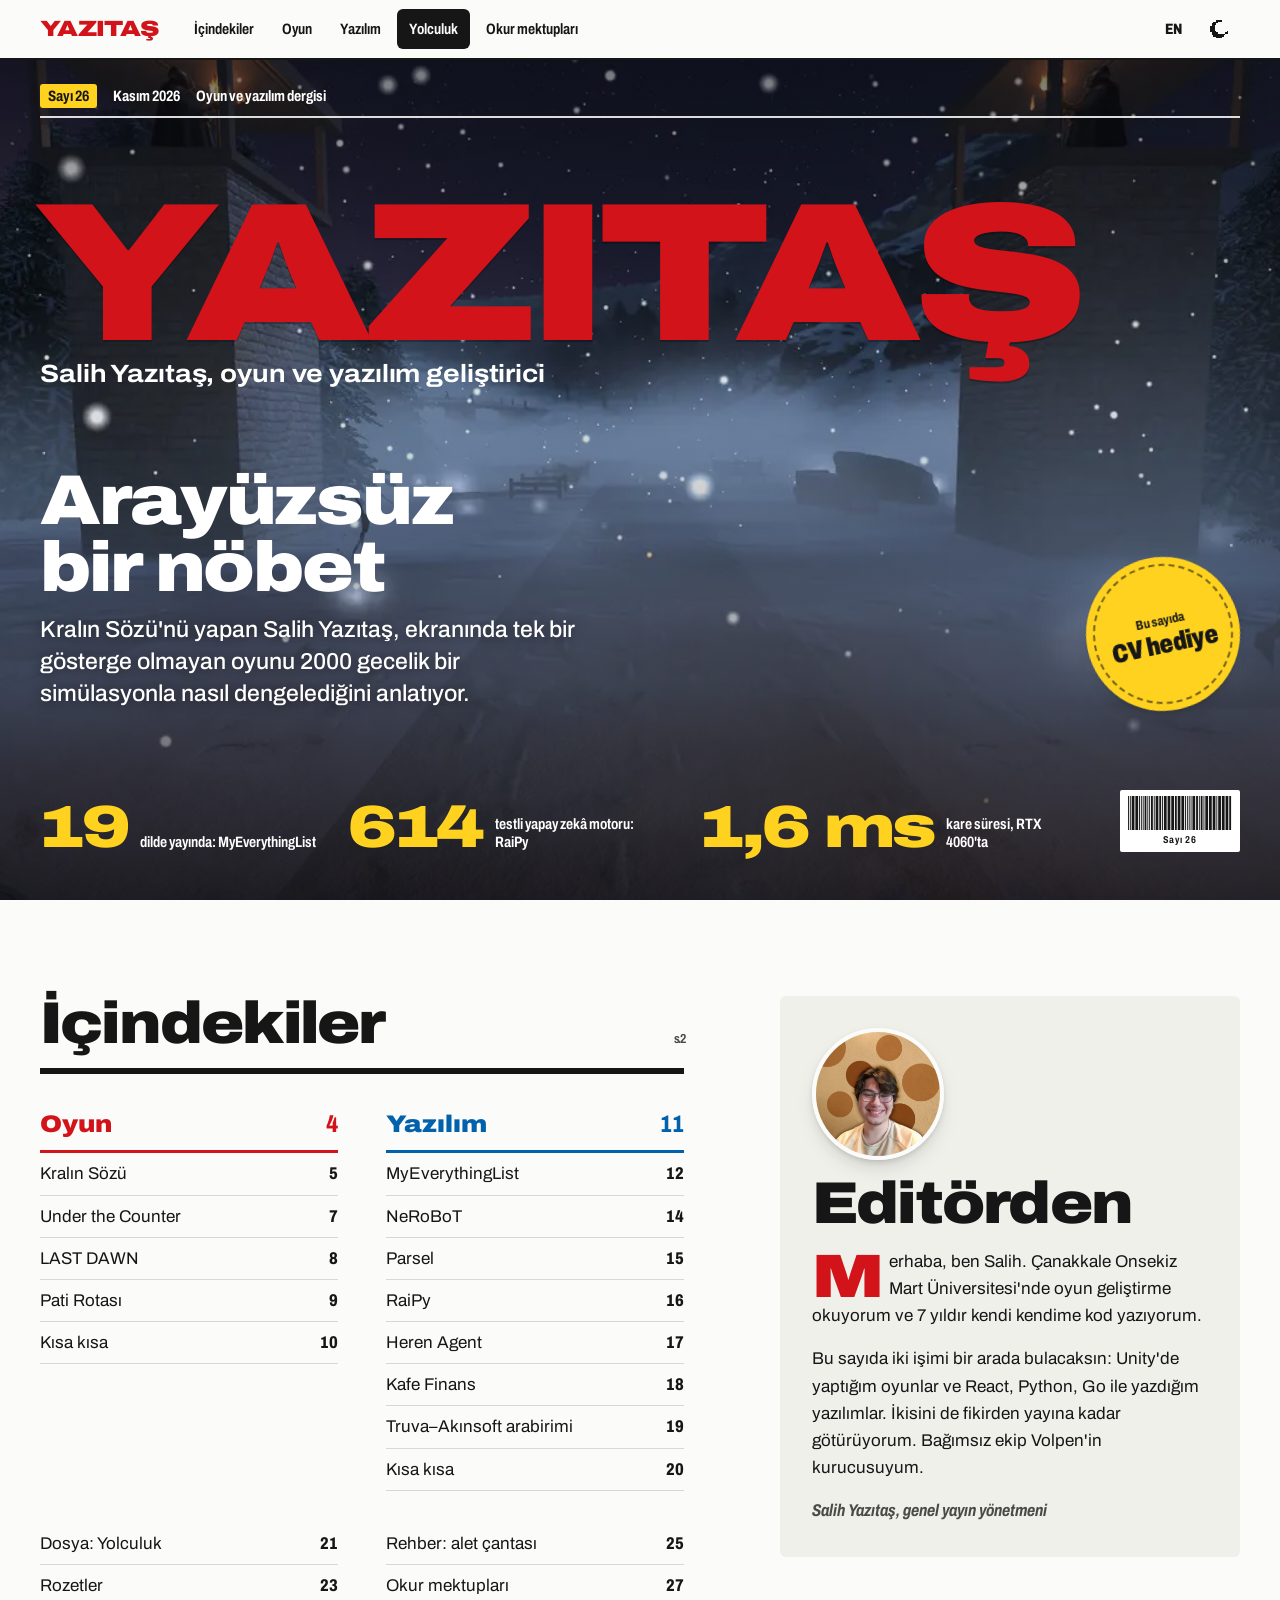
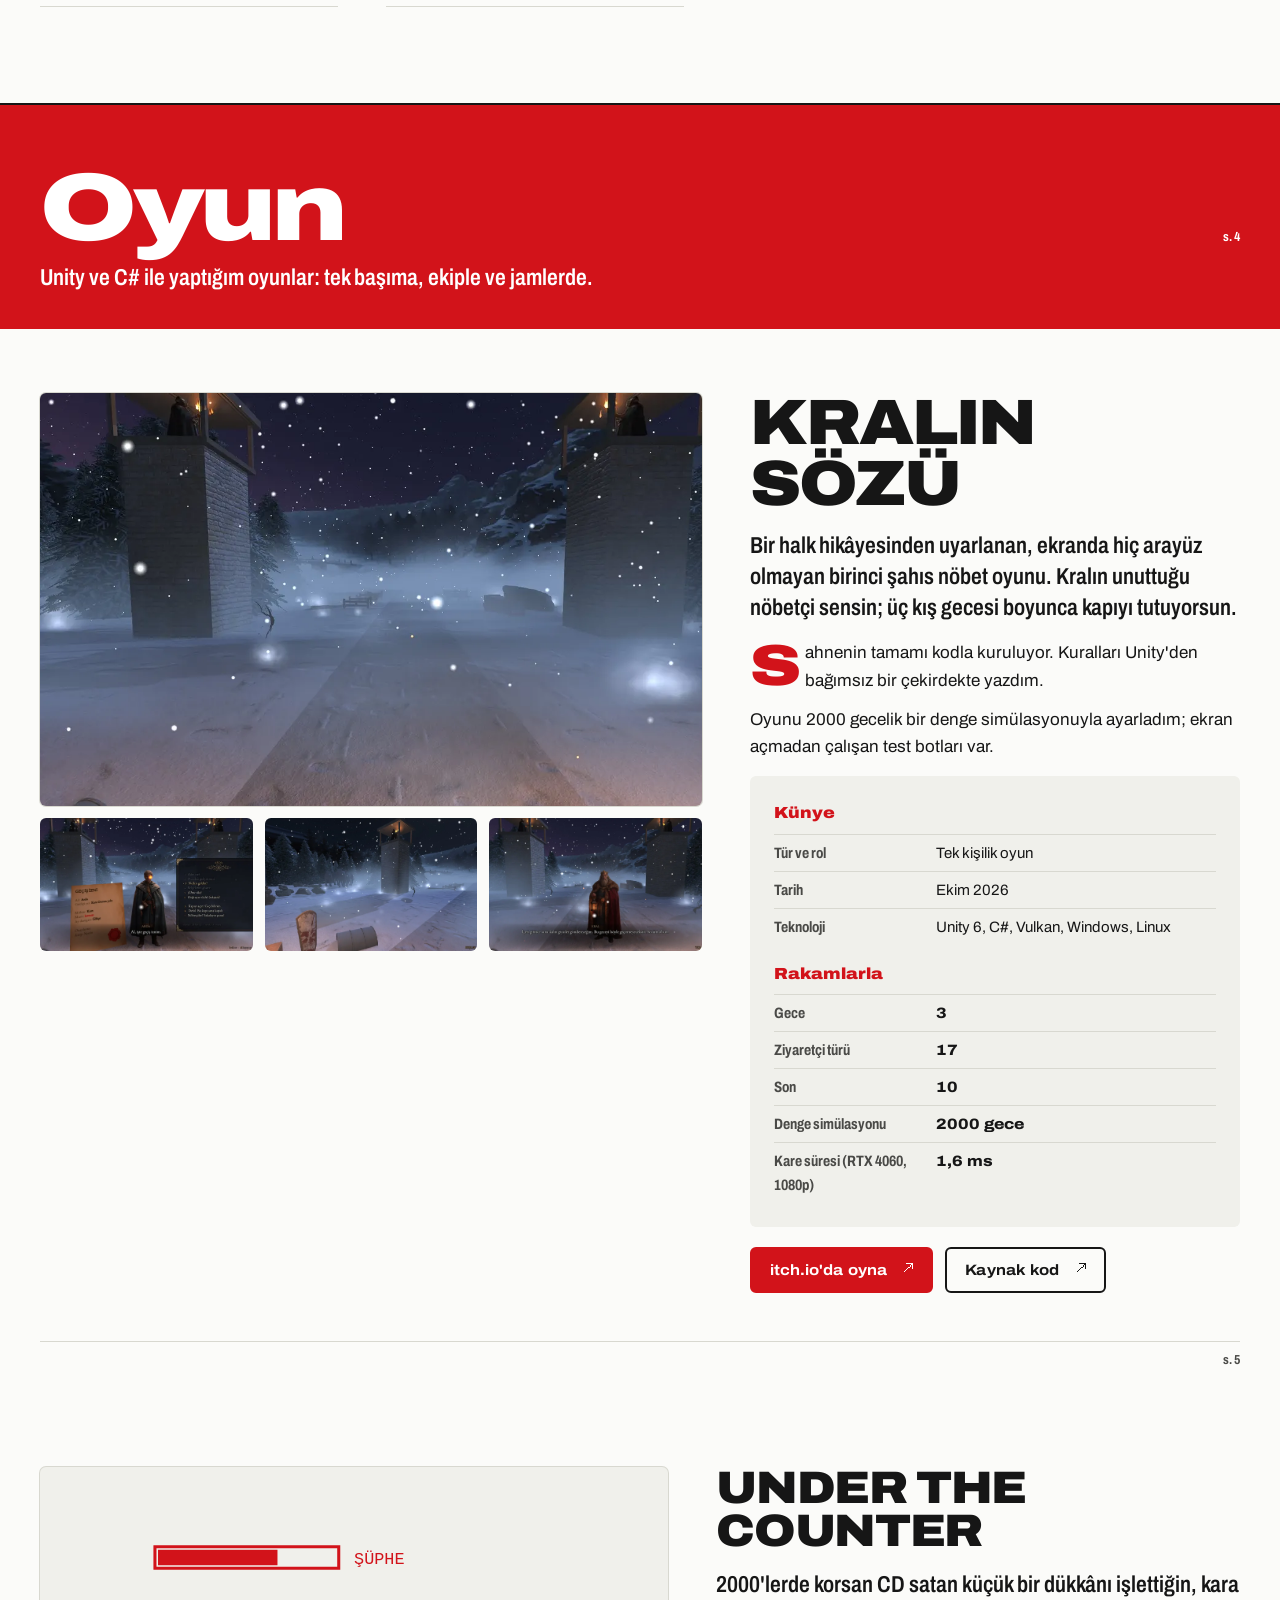
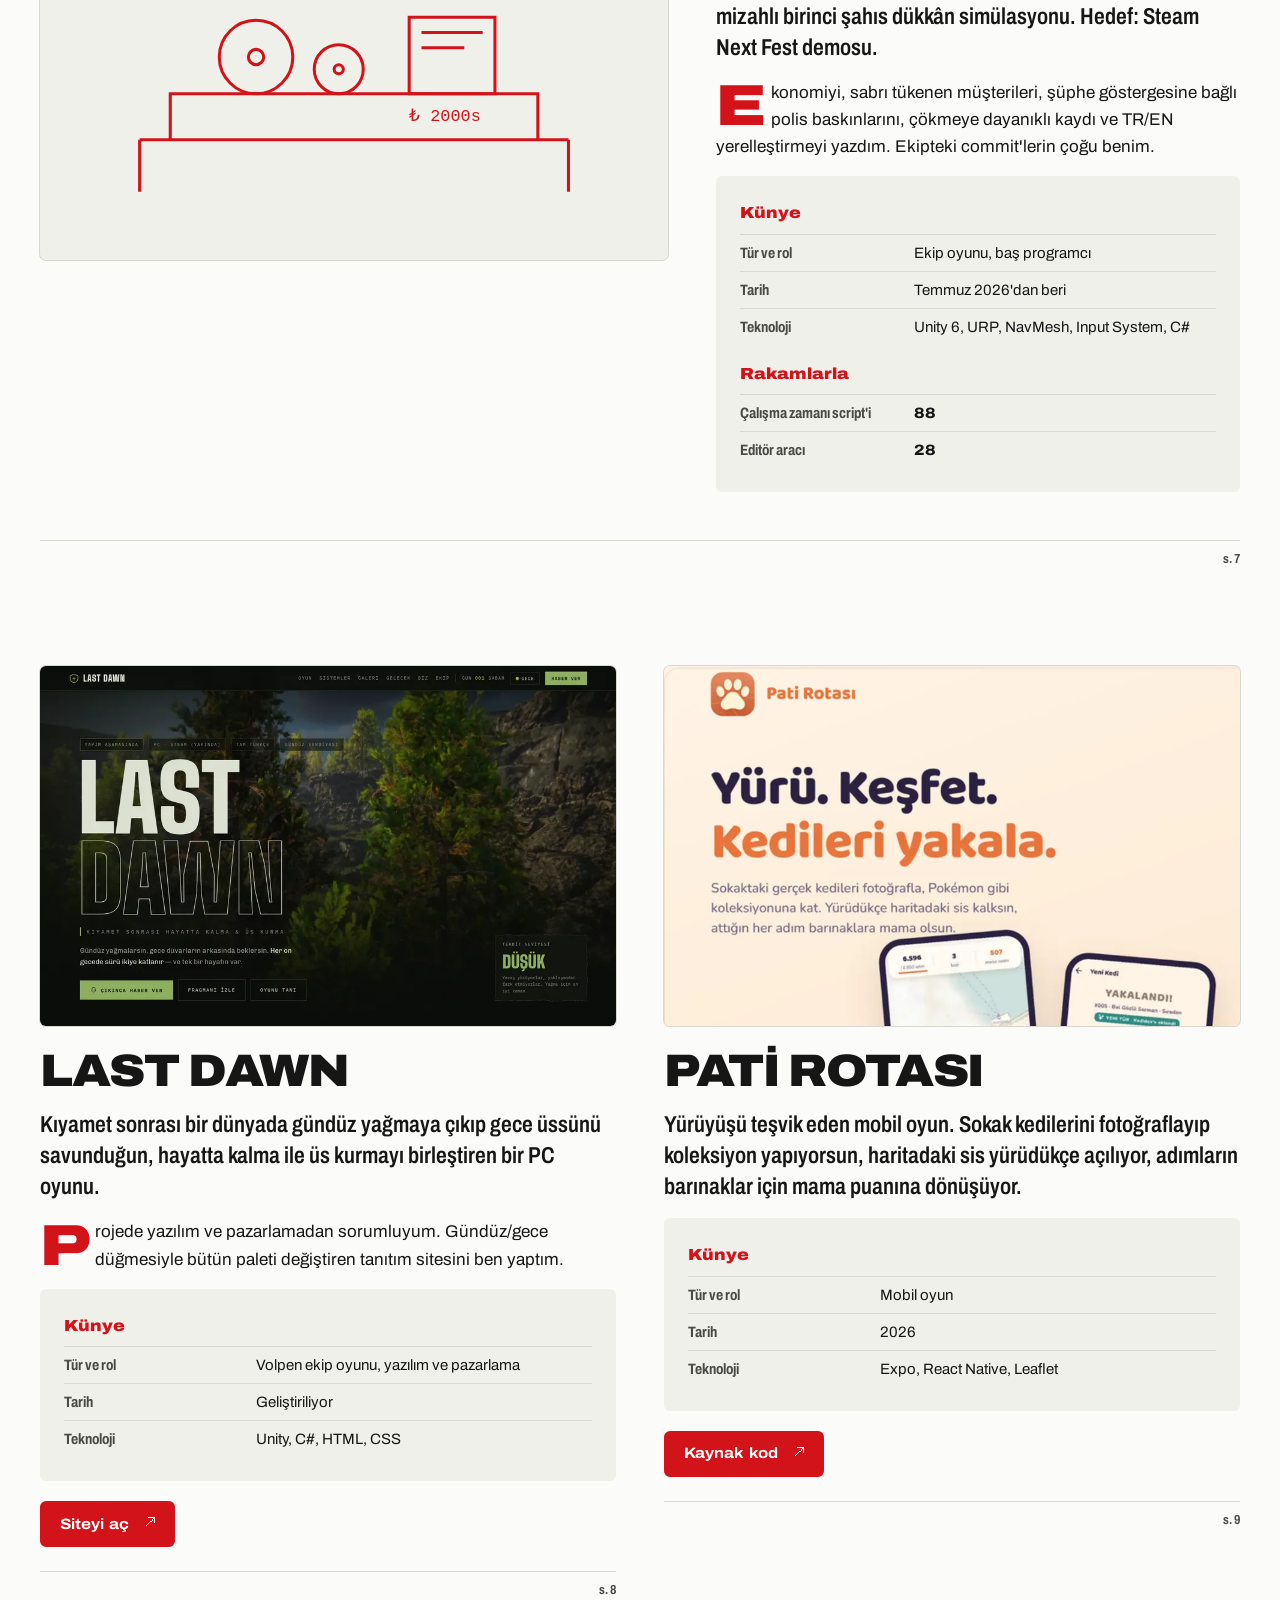
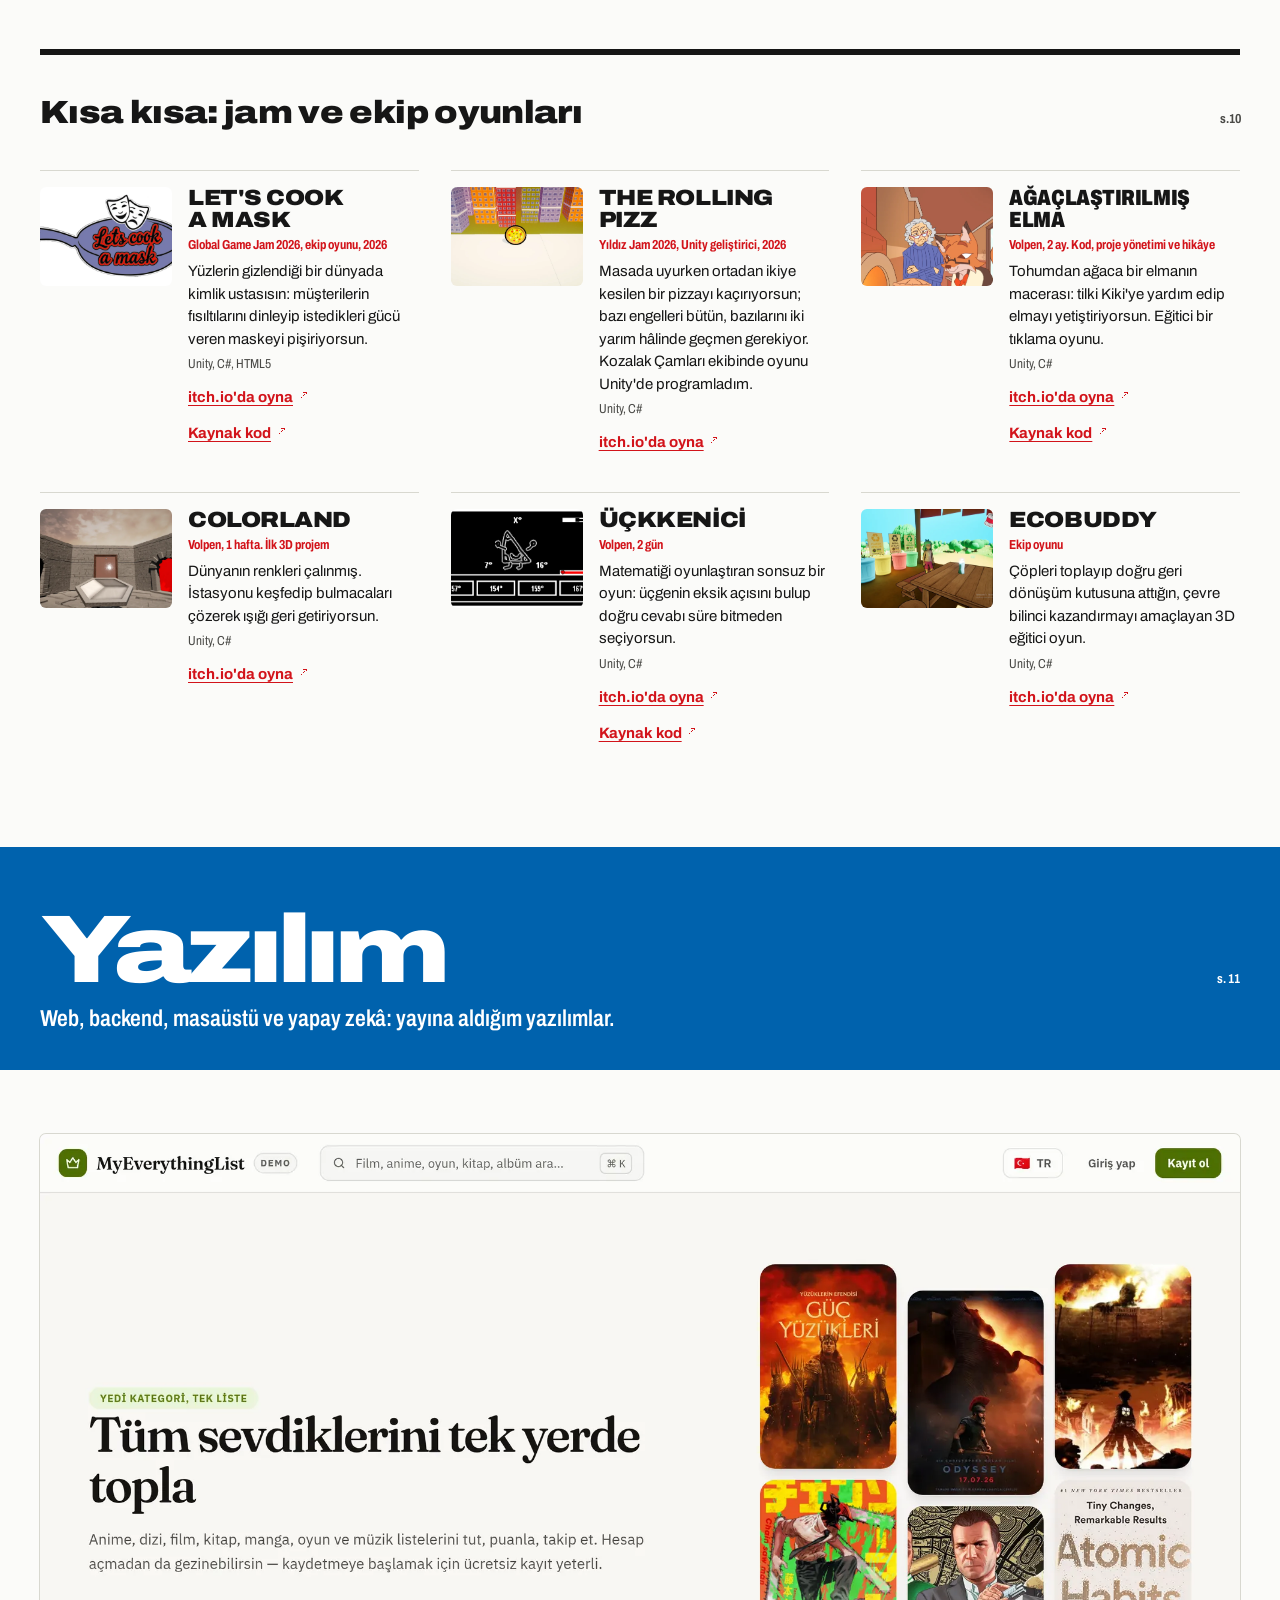
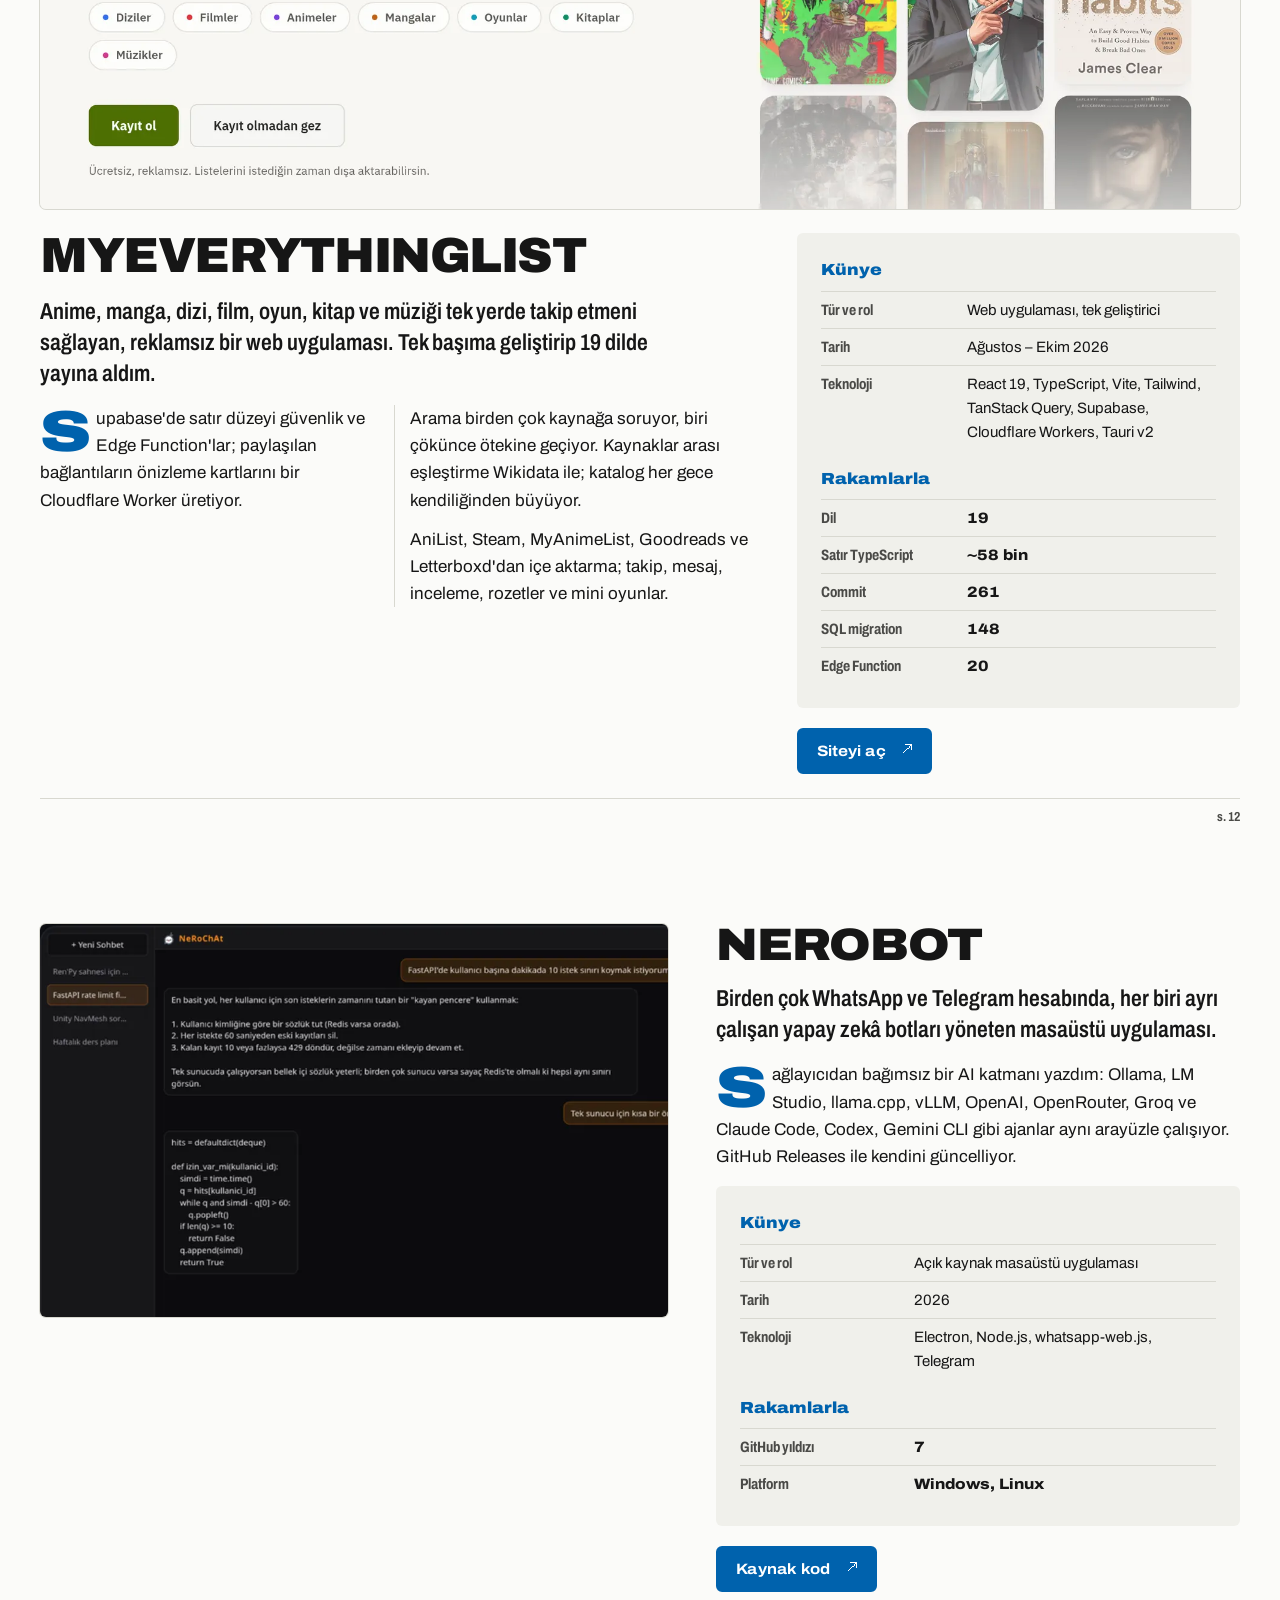
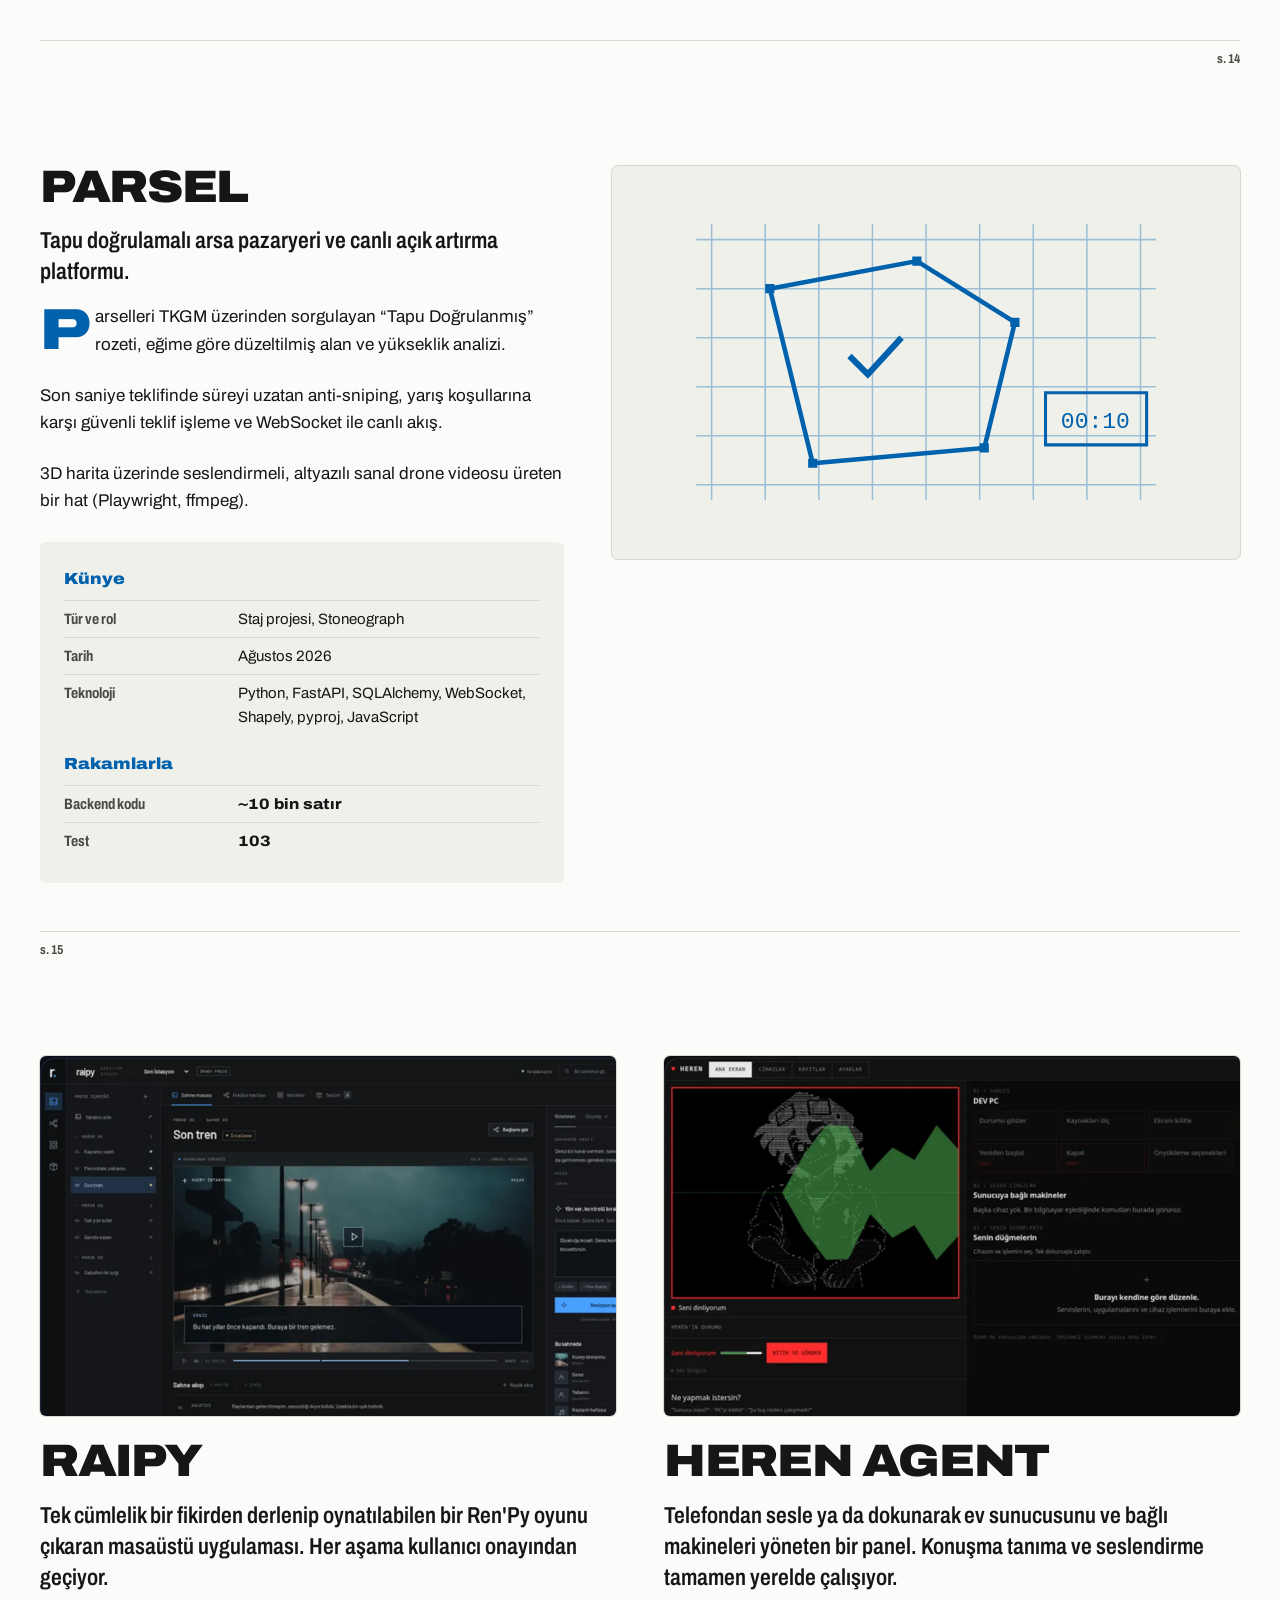
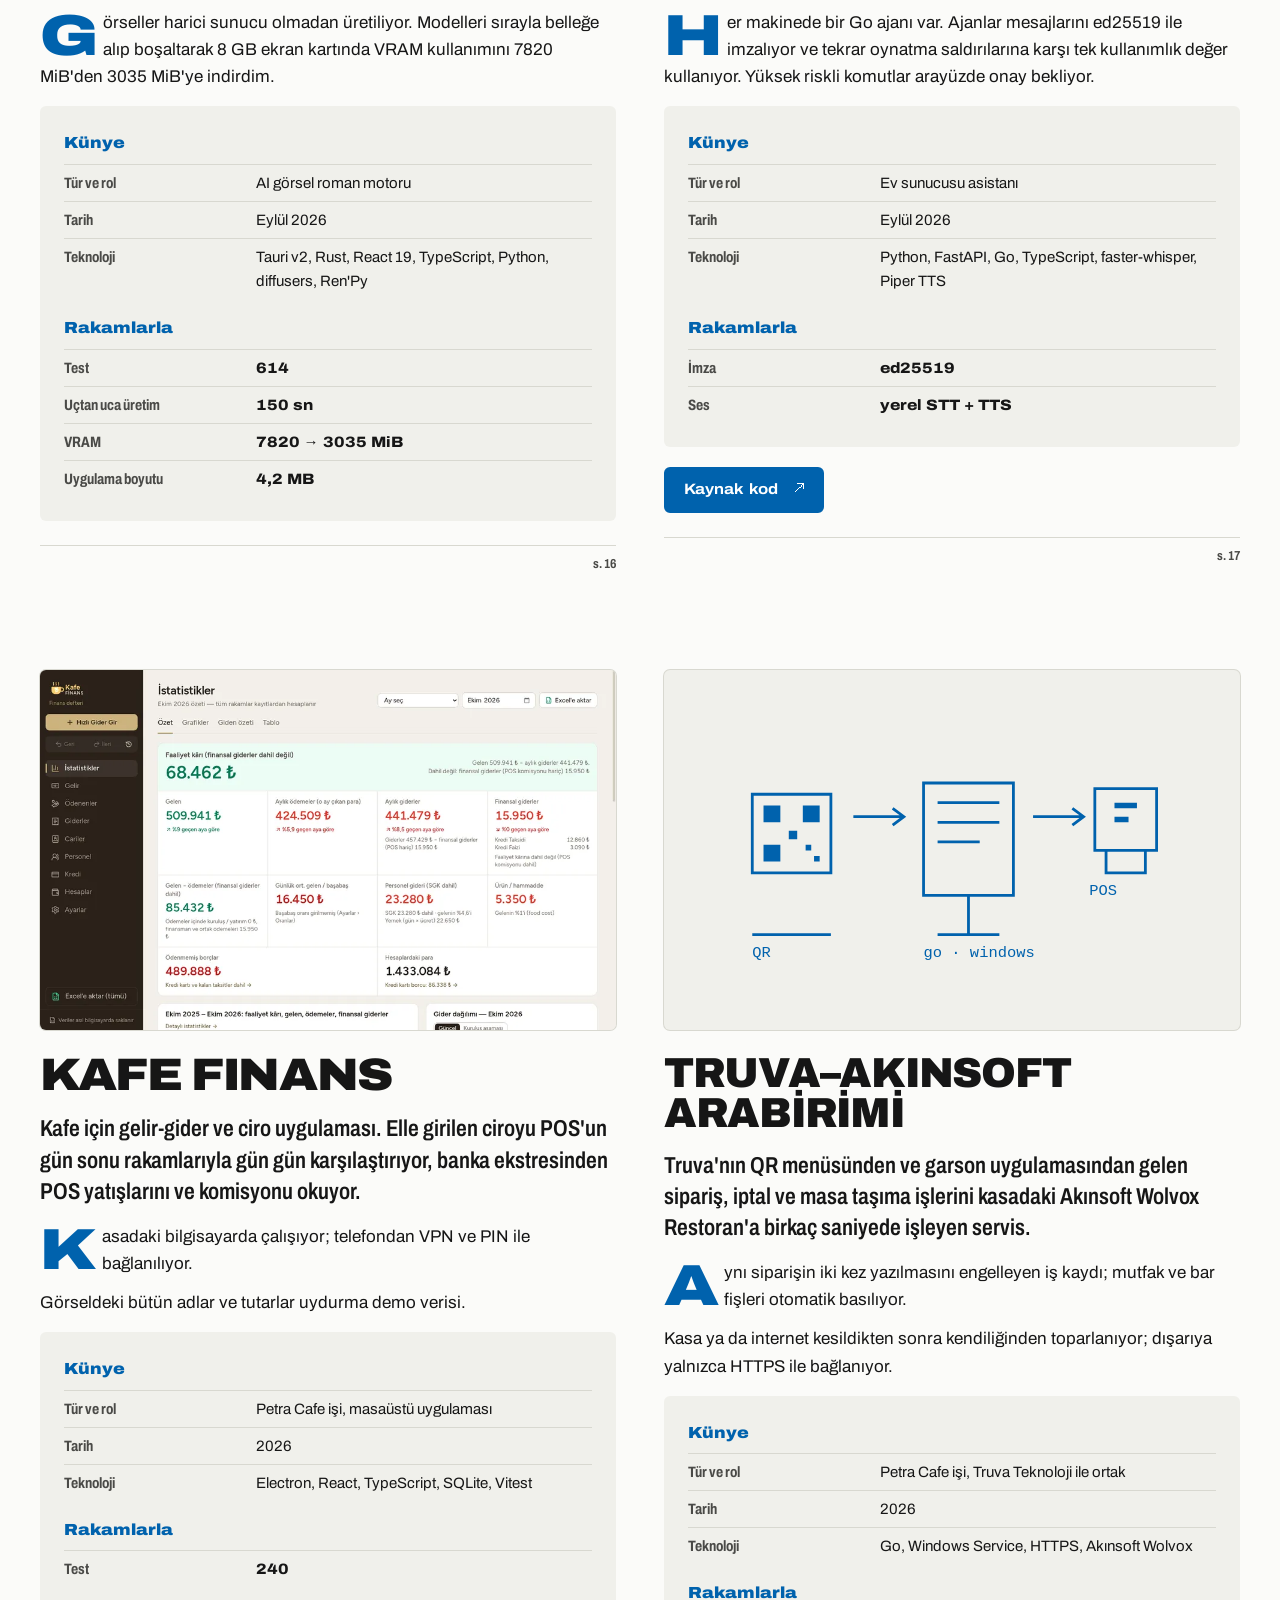
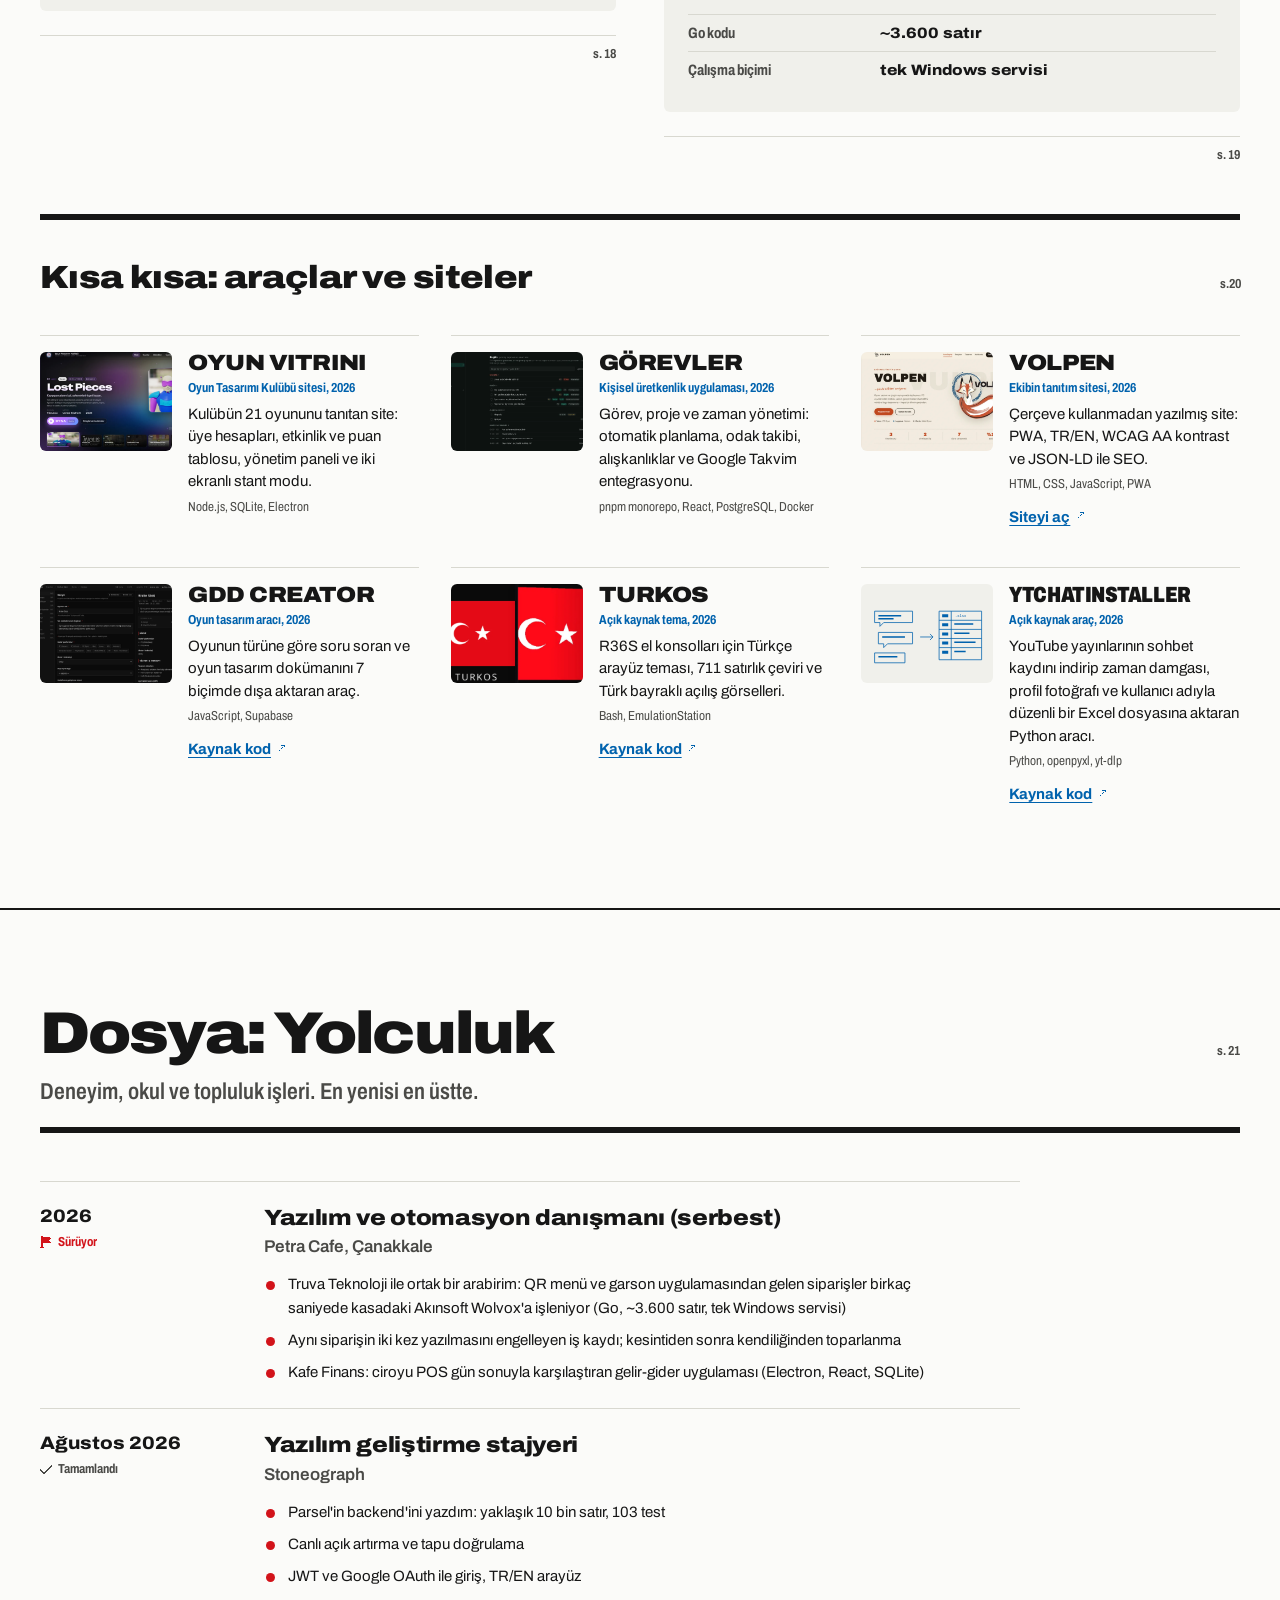
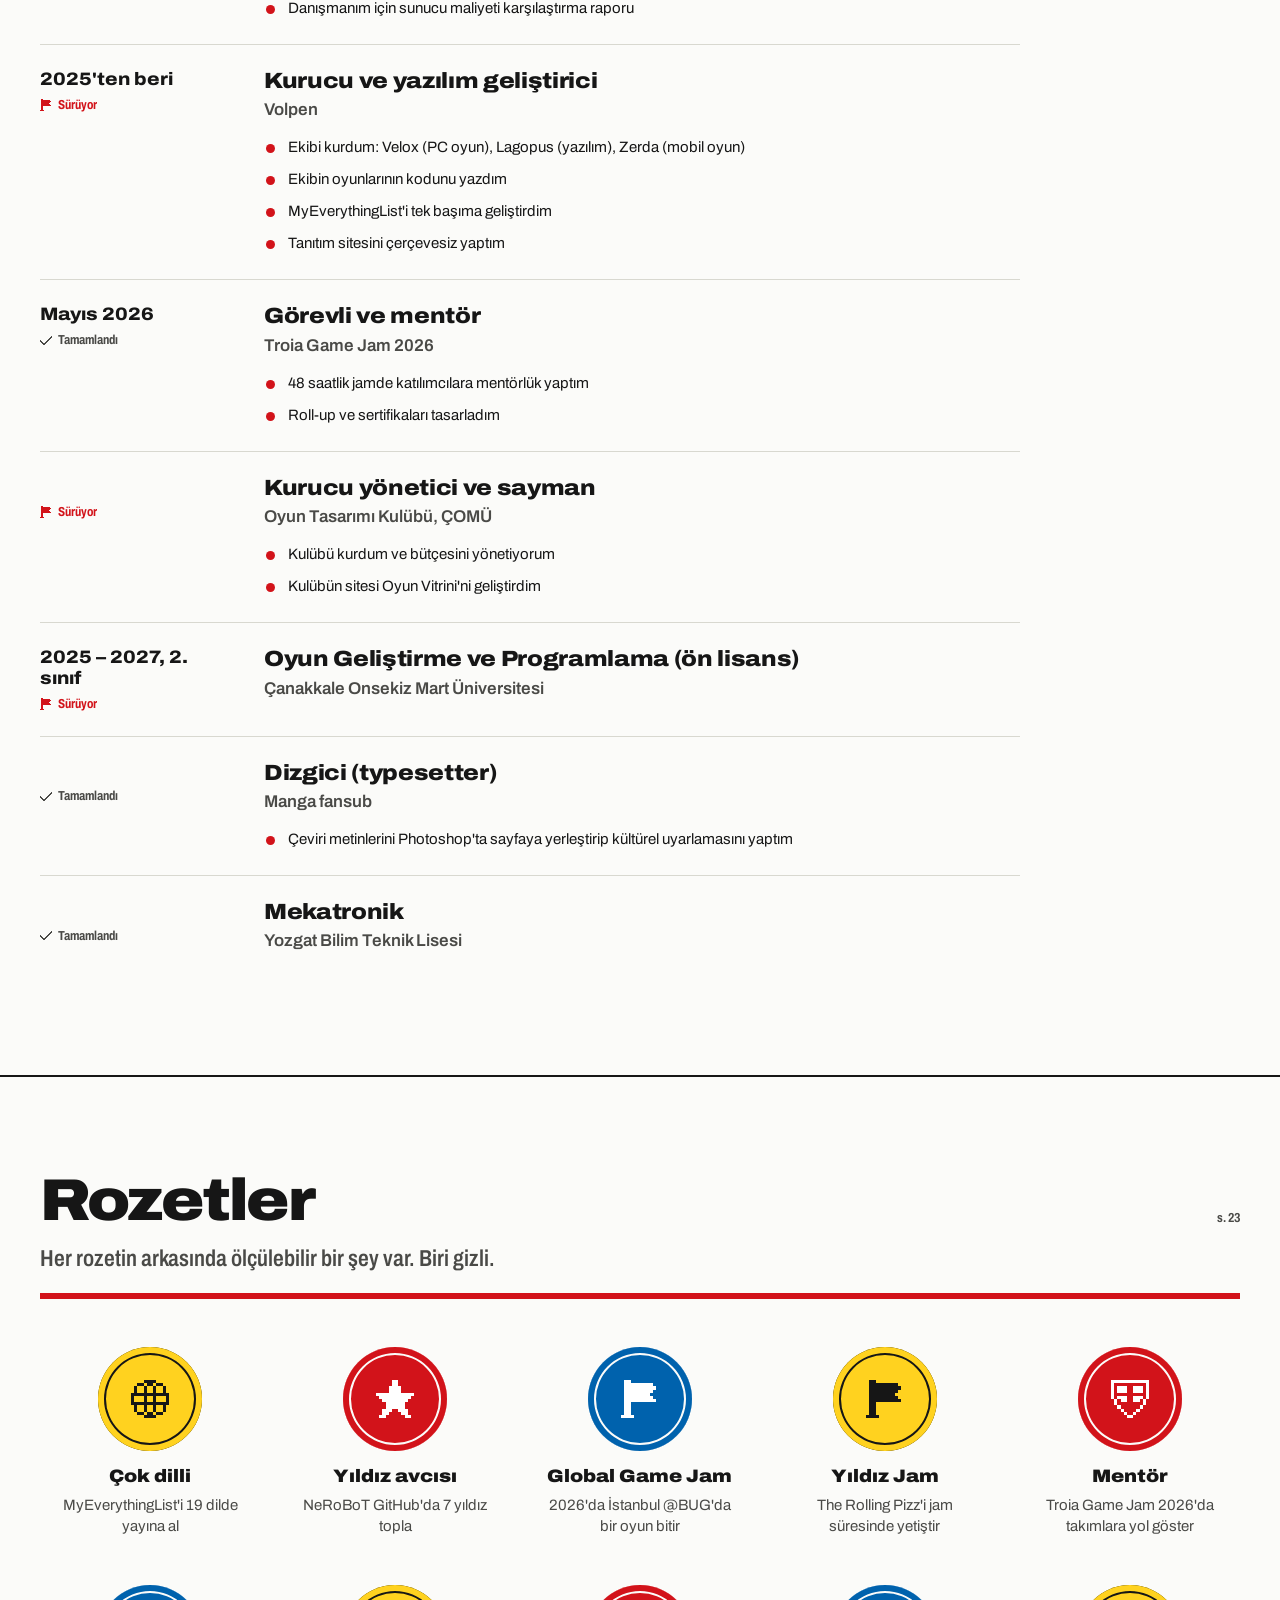
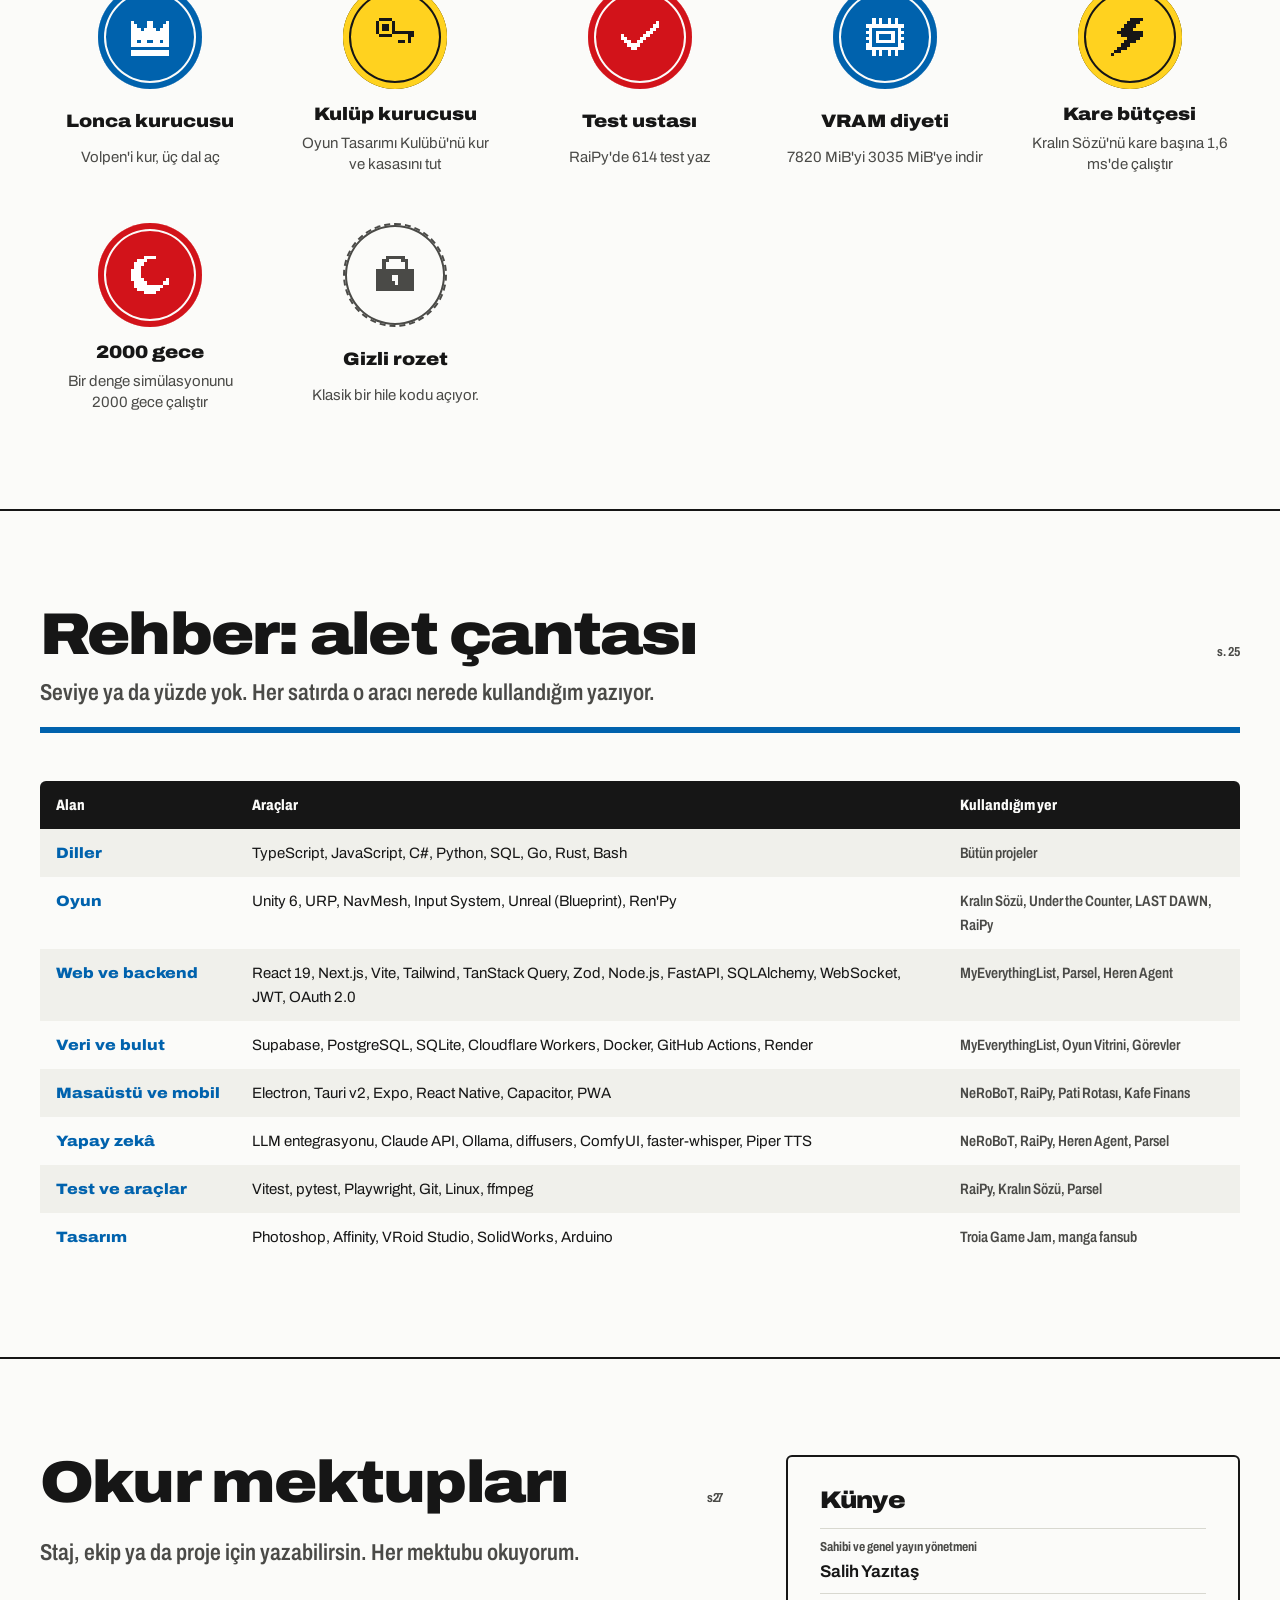
==== commit 86f639fc: "Sıfırdan yeniden tasarım: YAZITAŞ oyun ve yazılım dergisi - Görsel dünya: Salih'in soyadını taşıyan " ====
--- a/index.html
+++ b/index.html
@@ -1,5 +1,5 @@
 <!doctype html>
-<html lang="tr" data-theme="dark" data-lens="game">
+<html lang="tr" data-theme="light">
 <head>
 <meta charset="utf-8">
 <meta name="viewport" content="width=device-width, initial-scale=1">
@@ -10,9 +10,9 @@
 <link rel="alternate" hreflang="tr" href="https://salihyzts.github.io/">
 <link rel="alternate" hreflang="en" href="https://salihyzts.github.io/en/">
 <link rel="alternate" hreflang="x-default" href="https://salihyzts.github.io/">
-<meta name="color-scheme" content="dark light">
-<meta name="theme-color" content="#10131d" media="(prefers-color-scheme: dark)">
-<meta name="theme-color" content="#eceef2" media="(prefers-color-scheme: light)">
+<meta name="color-scheme" content="light dark">
+<meta name="theme-color" content="#fbfbf9" media="(prefers-color-scheme: light)">
+<meta name="theme-color" content="#16171a" media="(prefers-color-scheme: dark)">
 <meta property="og:type" content="profile">
 <meta property="og:site_name" content="Salih Yazıtaş">
 <meta property="og:title" content="Salih Yazıtaş · Oyun ve Yazılım Geliştirici">
@@ -20,148 +20,159 @@
 <meta property="og:url" content="https://salihyzts.github.io/">
 <meta property="og:locale" content="tr_TR">
 <meta property="og:locale:alternate" content="en_US">
-<meta property="og:image" content="https://salihyzts.github.io/assets/og/og-tr.png">
+<meta property="og:image" content="https://salihyzts.github.io/assets/og/og-tr.jpg">
 <meta property="og:image:width" content="1200">
 <meta property="og:image:height" content="630">
-<meta property="og:image:alt" content="Salih Yazıtaş, oyun ve yazılım geliştirici: mod seçim ekranı">
+<meta property="og:image:alt" content="YAZITAŞ dergisinin kapağı: Kralın Sözü'nün karlı kapısı üstünde kırmızı logo, Salih Yazıtaş adı ve sarı rakamlar">
 <meta property="profile:first_name" content="Salih">
 <meta property="profile:last_name" content="Yazıtaş">
 <meta name="twitter:card" content="summary_large_image">
 <link rel="icon" href="/assets/favicon.svg" type="image/svg+xml">
 <link rel="apple-touch-icon" href="/assets/apple-touch-icon.png">
-<link rel="preload" href="/assets/fonts/big-shoulders-latin.woff2" as="font" type="font/woff2" crossorigin>
-<link rel="preload" href="/assets/fonts/plex-sans-latin.woff2" as="font" type="font/woff2" crossorigin>
+<link rel="preload" href="/assets/fonts/archivo-normal-latin.woff2" as="font" type="font/woff2" crossorigin>
+<link rel="preload" href="/assets/img/kralin-sozu-gate_view.webp" as="image" type="image/webp">
 <link rel="stylesheet" href="/assets/css/fonts.css">
 <link rel="stylesheet" href="/assets/css/site.css">
 <script>
-  // Boyamadan önce tema ve modu uygula (yanıp sönme olmasın)
+  // Boyamadan önce temayı uygula (yanıp sönme olmasın)
   (function () {
-    var d = document.documentElement, t = null, l = null;
-    try { t = localStorage.getItem("theme"); l = localStorage.getItem("lens"); } catch (e) {}
-    if (!t) t = matchMedia("(prefers-color-scheme: light)").matches ? "light" : "dark";
+    var d = document.documentElement, t = null;
+    try { t = localStorage.getItem("theme"); } catch (e) {}
+    if (t !== "light" && t !== "dark") t = matchMedia("(prefers-color-scheme: dark)").matches ? "dark" : "light";
     d.dataset.theme = t;
-    // ?mod=yazilim / ?mod=oyun ile paylaşılan bağlantı o modda açılsın
-    var q = /[?&]mod=(oyun|game|yazilim|code)/.exec(location.search);
-    if (q) l = /oyun|game/.test(q[1]) ? "game" : "code";
-    if (l === "game" || l === "code") d.dataset.lens = l;
-    d.classList.add("js");
   })();
 </script>
-<script type="application/ld+json">{"@context":"https://schema.org","@type":"Person","name":"Salih Yazıtaş","url":"https://salihyzts.github.io/","image":"https://salihyzts.github.io/assets/img/salih.webp","jobTitle":"Oyun ve yazılım geliştirici","email":"mailto:yazitassalih0@gmail.com","address":{"@type":"PostalAddress","addressLocality":"Çanakkale","addressCountry":"TR"},"alumniOf":{"@type":"CollegeOrUniversity","name":"Çanakkale Onsekiz Mart Üniversitesi"},"founder":{"@type":"Organization","name":"Volpen","url":"https://salihyzts.github.io/VolpenWeb/"},"sameAs":["https://github.com/SalihYzts","https://www.linkedin.com/in/salih-yaz%C4%B1ta%C5%9F/","https://salihyzts.itch.io"],"knowsAbout":["Unity","C#","TypeScript","React","Python","FastAPI","Supabase","Electron","Tauri"]}</script>
+<script type="application/ld+json">{"@context":"https://schema.org","@type":"Person","name":"Salih Yazıtaş","url":"https://salihyzts.github.io/","image":"https://salihyzts.github.io/assets/img/salih.webp","jobTitle":"Oyun ve yazılım geliştirici","email":"mailto:yazitassalih0@gmail.com","address":{"@type":"PostalAddress","addressLocality":"Çanakkale","addressCountry":"TR"},"alumniOf":{"@type":"CollegeOrUniversity","name":"Çanakkale Onsekiz Mart Üniversitesi"},"founder":{"@type":"Organization","name":"Volpen","url":"https://salihyzts.github.io/VolpenWeb/"},"sameAs":["https://github.com/SalihYzts","https://www.linkedin.com/in/salih-yaz%C4%B1ta%C5%9F/","https://salihyzts.itch.io"],"knowsAbout":["Unity","C#","TypeScript","React","Python","FastAPI","Supabase","Electron","Tauri","Go"]}</script>
 </head>
 <body>
 <a class="skip" href="#main">İçeriğe geç</a>
 
-<header class="hud">
-  <div class="wrap hud-inner">
-    <a class="brand" href="/" aria-label="Salih Yazıtaş">
-      <svg class="brand-mark" viewBox="0 0 12 12" aria-hidden="true" focusable="false"><path d="M1 2h3v1h-3zM7 2h1v1h-1zM11 2h1v1h-1zM0 3h1v1h-1zM7 3h1v1h-1zM11 3h1v1h-1zM0 4h1v1h-1zM8 4h1v1h-1zM10 4h1v1h-1zM1 5h2v1h-2zM9 5h1v1h-1zM3 6h1v1h-1zM9 6h1v1h-1zM3 7h1v1h-1zM9 7h1v1h-1zM0 8h3v1h-3zM9 8h1v1h-1z"/></svg>
-      <span class="brand-name" lang="tr">Salih Yazıtaş</span>
-    </a>
-    <div class="lens-switch" role="group" aria-label="Mod">
-      <button type="button" class="lens-btn" data-set-lens="game" aria-pressed="true"><svg class="px" viewBox="0 0 12 12" aria-hidden="true" focusable="false"><path d="M2 2h8v1h-8zM1 3h10v1h-10zM0 4h3v1h-3zM4 4h4v1h-4zM9 4h3v1h-3zM0 5h1v1h-1zM6 5h2v1h-2zM9 5h1v1h-1zM11 5h1v1h-1zM0 6h3v1h-3zM4 6h4v1h-4zM9 6h3v1h-3zM0 7h12v1h-12zM0 8h4v1h-4zM8 8h4v1h-4zM0 9h3v1h-3zM9 9h3v1h-3zM1 10h1v1h-1zM10 10h1v1h-1z"/></svg><span>Oyun</span></button>
-      <button type="button" class="lens-btn" data-set-lens="code" aria-pressed="false"><svg class="px" viewBox="0 0 12 12" aria-hidden="true" focusable="false"><path d="M0 0h12v1h-12zM0 1h1v1h-1zM11 1h1v1h-1zM0 2h12v1h-12zM0 3h1v1h-1zM11 3h1v1h-1zM0 4h1v1h-1zM2 4h1v1h-1zM11 4h1v1h-1zM0 5h1v1h-1zM3 5h1v1h-1zM11 5h1v1h-1zM0 6h1v1h-1zM4 6h1v1h-1zM11 6h1v1h-1zM0 7h1v1h-1zM3 7h1v1h-1zM11 7h1v1h-1zM0 8h1v1h-1zM2 8h1v1h-1zM5 8h4v1h-4zM11 8h1v1h-1zM0 9h1v1h-1zM11 9h1v1h-1zM0 10h12v1h-12z"/></svg><span>Yazılım</span></button>
-    </div>
+<header class="topbar">
+  <div class="wrap topbar-inner">
+    <a class="mini-mast" href="/" aria-label="Salih Yazıtaş" translate="no"><span lang="tr">YAZITAŞ</span></a>
+    <nav class="topnav" aria-label="Dergi bölümleri">
+      <ul><li><a href="#icindekiler" data-nav="icindekiler">İçindekiler</a></li><li><a href="#oyun" data-nav="oyun">Oyun</a></li><li><a href="#yazilim" data-nav="yazilim">Yazılım</a></li><li><a href="#yolculuk" data-nav="yolculuk">Yolculuk</a></li><li><a href="#mektup" data-nav="mektup">Okur mektupları</a></li></ul>
+    </nav>
     <div class="tools">
-      <a class="tool tool--lang" href="/en/" hreflang="en" lang="en" aria-label="English">EN</a>
-      <button type="button" class="tool" data-theme-toggle aria-label="Açık ya da koyu tema"><svg class="px only-dark" viewBox="0 0 12 12" aria-hidden="true" focusable="false"><path d="M5 0h2v1h-2zM1 1h1v1h-1zM5 1h2v1h-2zM10 1h1v1h-1zM2 2h1v1h-1zM9 2h1v1h-1zM4 3h4v1h-4zM3 4h6v1h-6zM0 5h2v1h-2zM3 5h6v1h-6zM10 5h2v1h-2zM0 6h2v1h-2zM3 6h6v1h-6zM10 6h2v1h-2zM3 7h6v1h-6zM4 8h4v1h-4zM2 9h1v1h-1zM9 9h1v1h-1zM1 10h1v1h-1zM5 10h2v1h-2zM10 10h1v1h-1zM5 11h2v1h-2z"/></svg><svg class="px only-light" viewBox="0 0 12 12" aria-hidden="true" focusable="false"><path d="M4 0h4v1h-4zM2 1h3v1h-3zM1 2h3v1h-3zM1 3h2v1h-2zM0 4h3v1h-3zM0 5h3v1h-3zM0 6h3v1h-3zM0 7h4v1h-4zM11 7h1v1h-1zM1 8h4v1h-4zM10 8h2v1h-2zM1 9h9v1h-9zM2 10h7v1h-7zM4 11h4v1h-4z"/></svg></button>
-      <button type="button" class="tool" data-sound-toggle aria-pressed="false" aria-label="Sesi aç" data-label-on="Sesi kapat" data-label-off="Sesi aç"><svg class="px if-muted" viewBox="0 0 12 12" aria-hidden="true" focusable="false"><path d="M5 0h1v1h-1zM4 1h2v1h-2zM3 2h3v1h-3zM0 3h6v1h-6zM7 3h1v1h-1zM11 3h1v1h-1zM0 4h6v1h-6zM8 4h1v1h-1zM10 4h1v1h-1zM0 5h6v1h-6zM9 5h1v1h-1zM0 6h6v1h-6zM8 6h1v1h-1zM10 6h1v1h-1zM0 7h6v1h-6zM7 7h1v1h-1zM11 7h1v1h-1zM3 8h3v1h-3zM4 9h2v1h-2zM5 10h1v1h-1z"/></svg><svg class="px if-sound" viewBox="0 0 12 12" aria-hidden="true" focusable="false"><path d="M5 0h1v1h-1zM4 1h2v1h-2zM10 1h1v1h-1zM3 2h3v1h-3zM8 2h1v1h-1zM11 2h1v1h-1zM0 3h6v1h-6zM9 3h1v1h-1zM11 3h1v1h-1zM0 4h6v1h-6zM7 4h1v1h-1zM9 4h1v1h-1zM11 4h1v1h-1zM0 5h6v1h-6zM7 5h1v1h-1zM9 5h1v1h-1zM11 5h1v1h-1zM0 6h6v1h-6zM7 6h1v1h-1zM9 6h1v1h-1zM11 6h1v1h-1zM0 7h6v1h-6zM9 7h1v1h-1zM11 7h1v1h-1zM3 8h3v1h-3zM8 8h1v1h-1zM11 8h1v1h-1zM4 9h2v1h-2zM10 9h1v1h-1zM5 10h1v1h-1z"/></svg></button>
+      <a class="tool" href="/en/" hreflang="en" lang="en" aria-label="English">EN</a>
+      <button type="button" class="tool" data-theme-toggle aria-label="Gündüz ya da gece baskısı"><svg class="px only-dark" viewBox="0 0 12 12" aria-hidden="true" focusable="false"><path d="M5 0h2v1h-2zM1 1h1v1h-1zM5 1h2v1h-2zM10 1h1v1h-1zM2 2h1v1h-1zM9 2h1v1h-1zM4 3h4v1h-4zM3 4h6v1h-6zM0 5h2v1h-2zM3 5h6v1h-6zM10 5h2v1h-2zM0 6h2v1h-2zM3 6h6v1h-6zM10 6h2v1h-2zM3 7h6v1h-6zM4 8h4v1h-4zM2 9h1v1h-1zM9 9h1v1h-1zM1 10h1v1h-1zM5 10h2v1h-2zM10 10h1v1h-1zM5 11h2v1h-2z"/></svg><svg class="px only-light" viewBox="0 0 12 12" aria-hidden="true" focusable="false"><path d="M4 0h4v1h-4zM2 1h3v1h-3zM1 2h3v1h-3zM1 3h2v1h-2zM0 4h3v1h-3zM0 5h3v1h-3zM0 6h3v1h-3zM0 7h4v1h-4zM11 7h1v1h-1zM1 8h4v1h-4zM10 8h2v1h-2zM1 9h9v1h-9zM2 10h7v1h-7zM4 11h4v1h-4z"/></svg></button>
     </div>
   </div>
 </header>
 
 <main id="main">
 
-  <section class="title-screen" aria-labelledby="hero-h">
-    <div class="wrap hero-grid">
-      <div class="hero-copy">
-        <h1 id="hero-h" class="hero-name"><span class="hero-first" lang="tr">SALİH</span> <span class="hero-last" lang="tr">YAZITAŞ</span></h1>
-        <p class="hero-role">Oyun ve yazılım geliştirici</p>
-        <p class="hero-intro">Çanakkale Onsekiz Mart Üniversitesi'nde oyun geliştirme okuyorum ve 7 yıldır kendi kendime kod yazıyorum. Unity'de oyun, React ve Python'la ürün geliştiriyorum, ikisini de yayına kadar götürüyorum. Bağımsız ekip Volpen'in kurucusuyum.</p>
-      </div>
-
-      <div class="hero-side">
-        <p class="mode-q" id="mode-q">Nereden başlamak istersin?</p>
-        <div class="mode-cards" role="group" aria-labelledby="mode-q">
-          <button type="button" class="mode-card mode-card--game" data-set-lens="game" data-go="#seviyeler" aria-pressed="true">
-            <span class="mode-screen" aria-hidden="true">
-              <img src="/assets/img/kralin-sozu-thumb.webp" width="400" height="225" alt="">
-              <span class="snow"></span>
-            </span>
-            <span class="mode-label"><svg class="px" viewBox="0 0 12 12" aria-hidden="true" focusable="false"><path d="M2 2h8v1h-8zM1 3h10v1h-10zM0 4h3v1h-3zM4 4h4v1h-4zM9 4h3v1h-3zM0 5h1v1h-1zM6 5h2v1h-2zM9 5h1v1h-1zM11 5h1v1h-1zM0 6h3v1h-3zM4 6h4v1h-4zM9 6h3v1h-3zM0 7h12v1h-12zM0 8h4v1h-4zM8 8h4v1h-4zM0 9h3v1h-3zM9 9h3v1h-3zM1 10h1v1h-1zM10 10h1v1h-1z"/></svg><span class="mode-title">Oyunlar</span></span>
-            <span class="mode-text">Unity ve C#: Kralın Sözü, Under the Counter, LAST DAWN ve jam oyunları</span>
-          </button>
-          <button type="button" class="mode-card mode-card--code" data-set-lens="code" data-go="#seviyeler" aria-pressed="false">
-            <span class="mode-screen mode-screen--term" aria-hidden="true">
-              <span class="term-line"><span class="term-prompt">$</span> npm run deploy</span>
-              <span class="term-line term-ok">✓ 19 dilde yayında<span class="caret"></span></span>
-            </span>
-            <span class="mode-label"><svg class="px" viewBox="0 0 12 12" aria-hidden="true" focusable="false"><path d="M0 0h12v1h-12zM0 1h1v1h-1zM11 1h1v1h-1zM0 2h12v1h-12zM0 3h1v1h-1zM11 3h1v1h-1zM0 4h1v1h-1zM2 4h1v1h-1zM11 4h1v1h-1zM0 5h1v1h-1zM3 5h1v1h-1zM11 5h1v1h-1zM0 6h1v1h-1zM4 6h1v1h-1zM11 6h1v1h-1zM0 7h1v1h-1zM3 7h1v1h-1zM11 7h1v1h-1zM0 8h1v1h-1zM2 8h1v1h-1zM5 8h4v1h-4zM11 8h1v1h-1zM0 9h1v1h-1zM11 9h1v1h-1zM0 10h12v1h-12z"/></svg><span class="mode-title">Yazılım</span></span>
-            <span class="mode-text">Web, backend, masaüstü ve yapay zekâ: MyEverythingList, NeRoBoT, RaiPy</span>
-          </button>
-        </div>
-
-        <nav class="main-menu" aria-label="Ana menü">
-          <ul>
-            <li><a href="#seviyeler"><span class="mm-label"><span data-lens-only="game">Seviye seçimi</span><span data-lens-only="code">~/projeler</span></span><span class="mm-leader" aria-hidden="true"></span><span class="mm-count">23</span></a></li>
-            <li><a href="#gorevler"><span class="mm-label"><span data-lens-only="game">Görev günlüğü</span><span data-lens-only="code">git log</span></span><span class="mm-leader" aria-hidden="true"></span><span class="mm-count">8</span></a></li>
-            <li><a href="#basarimlar"><span class="mm-label"><span data-lens-only="game">Başarımlar</span><span data-lens-only="code">Kilometre taşları</span></span><span class="mm-leader" aria-hidden="true"></span><span class="mm-count"><span data-ach-count>11</span>/12</span></a></li>
-            <li><a href="#yetenekler"><span class="mm-label"><span data-lens-only="game">Yetenek ağacı</span><span data-lens-only="code">package.json</span></span><span class="mm-leader" aria-hidden="true"></span><span class="mm-count">8</span></a></li>
-            <li><a href="#kayit"><span class="mm-label"><span data-lens-only="game">Kayıt noktası</span><span data-lens-only="code">İletişim</span></span><span class="mm-leader" aria-hidden="true"></span><span class="mm-count">CV</span></a></li>
-          </ul>
-        </nav>
-      </div>
-    </div>
-
-    <div class="wrap">
-      <dl class="statusbar" aria-label="Kısa istatistikler">
-        <div><dt>kendi kendine kod</dt><dd>7 yıl</dd></div>
-        <div><dt>dilde yayında</dt><dd>19</dd></div>
-        <div><dt>test, RaiPy</dt><dd>614</dd></div>
-        <div><dt>kare süresi, Kralın Sözü</dt><dd>1,6 ms</dd></div>
-        <div><dt>game jam</dt><dd>3</dd></div>
-      </dl>
+  <section class="cover" aria-labelledby="cover-h">
+    <img class="cover-art" src="/assets/img/kralin-sozu-gate_view.webp" width="1200" height="675" alt="Kralın Sözü: karlı bir gecede iki nöbet kulesi arasındaki kapı" fetchpriority="high">
+    <div class="wrap cover-inner">
+      <p class="cover-issue"><span>Sayı 26</span><span>Kasım 2026</span><span>Oyun ve yazılım dergisi</span></p>
+      <h1 class="masthead" id="cover-h"><span class="masthead-word" lang="tr" translate="no" aria-hidden="true">YAZITAŞ</span><span class="cover-name"><span lang="tr">Salih Yazıtaş</span>, oyun ve yazılım geliştirici</span></h1>
+
+      <a class="cover-story" href="#kralin-sozu">
+        <span class="cover-title">Arayüzsüz bir nöbet</span>
+        <span class="cover-deck">Kralın Sözü'nü yapan Salih Yazıtaş, ekranında tek bir gösterge olmayan oyunu 2000 gecelik bir simülasyonla nasıl dengelediğini anlatıyor.</span>
+      </a>
+
+      <ul class="cover-lines">
+        <li><a href="#myeverythinglist"><span class="cl-big">19</span><span class="cl-text">dilde yayında: MyEverythingList</span></a></li>
+        <li><a href="#raipy"><span class="cl-big">614</span><span class="cl-text">testli yapay zekâ motoru: RaiPy</span></a></li>
+        <li><a href="#kralin-sozu"><span class="cl-big">1,6 ms</span><span class="cl-text">kare süresi, RTX 4060'ta</span></a></li>
+      </ul>
+
+      <a class="sticker" href="/cv/Salih_Yazitas_CV_TR.pdf" download><span class="sticker-top">Bu sayıda</span><span class="sticker-main">CV hediye</span></a>
+
+      <div class="barcode" aria-hidden="true"><svg class="barcode-bars" viewBox="0 0 113 40" preserveAspectRatio="none" aria-hidden="true"><rect x="0" y="0" width="1" height="40"/><rect x="2" y="0" width="1" height="40"/><rect x="4" y="0" width="3" height="40"/><rect x="8" y="0" width="3" height="40"/><rect x="12" y="0" width="1" height="40"/><rect x="14" y="0" width="1" height="40"/><rect x="16" y="0" width="1" height="40"/><rect x="18" y="0" width="2" height="40"/><rect x="21" y="0" width="1" height="40"/><rect x="23" y="0" width="1" height="40"/><rect x="25" y="0" width="2" height="40"/><rect x="28" y="0" width="1" height="40"/><rect x="30" y="0" width="3" height="40"/><rect x="34" y="0" width="2" height="40"/><rect x="37" y="0" width="1" height="40"/><rect x="39" y="0" width="3" height="40"/><rect x="43" y="0" width="3" height="40"/><rect x="47" y="0" width="3" height="40"/><rect x="51" y="0" width="2" height="40"/><rect x="54" y="0" width="3" height="40"/><rect x="58" y="0" width="3" height="40"/><rect x="62" y="0" width="1" height="40"/><rect x="64" y="0" width="1" height="40"/><rect x="66" y="0" width="1" height="40"/><rect x="68" y="0" width="1" height="40"/><rect x="70" y="0" width="3" height="40"/><rect x="74" y="0" width="2" height="40"/><rect x="77" y="0" width="1" height="40"/><rect x="79" y="0" width="2" height="40"/><rect x="82" y="0" width="1" height="40"/><rect x="84" y="0" width="3" height="40"/><rect x="88" y="0" width="3" height="40"/><rect x="92" y="0" width="3" height="40"/><rect x="96" y="0" width="1" height="40"/><rect x="98" y="0" width="3" height="40"/><rect x="102" y="0" width="3" height="40"/><rect x="106" y="0" width="3" height="40"/><rect x="110" y="0" width="2" height="40"/></svg><span>Sayı 26</span></div>
     </div>
   </section>
 
-  <section class="section" id="seviyeler" aria-labelledby="seviyeler-h">
+  <section class="contents" id="icindekiler" aria-labelledby="icindekiler-h">
+    <div class="wrap contents-grid">
+      <div class="toc">
+        <h2 class="toc-title" id="icindekiler-h">İçindekiler<span class="folio" aria-hidden="true">s. 2</span></h2>
+        <ol class="toc-list">
+          
+          <li class="toc-group">
+            <a class="toc-sec" href="#oyun"><span>Oyun</span><span class="toc-pg">4</span></a>
+            <ul>
+              <li><a href="#kralin-sozu"><span lang="tr">Kralın Sözü</span><span class="toc-pg">5</span></a></li>
+              <li><a href="#under-the-counter"><span lang="en">Under the Counter</span><span class="toc-pg">7</span></a></li>
+              <li><a href="#last-dawn"><span lang="en">LAST DAWN</span><span class="toc-pg">8</span></a></li>
+              <li><a href="#pati-rotasi"><span lang="tr">Pati Rotası</span><span class="toc-pg">9</span></a></li>
+              <li><a href="#oyun-kisa-h"><span>Kısa kısa</span><span class="toc-pg">10</span></a></li>
+            </ul>
+          </li>
+          
+          <li class="toc-group">
+            <a class="toc-sec" href="#yazilim"><span>Yazılım</span><span class="toc-pg">11</span></a>
+            <ul>
+              <li><a href="#myeverythinglist"><span lang="en">MyEverythingList</span><span class="toc-pg">12</span></a></li>
+              <li><a href="#nerobot"><span lang="en">NeRoBoT</span><span class="toc-pg">14</span></a></li>
+              <li><a href="#parsel"><span lang="tr">Parsel</span><span class="toc-pg">15</span></a></li>
+              <li><a href="#raipy"><span lang="en">RaiPy</span><span class="toc-pg">16</span></a></li>
+              <li><a href="#heren-agent"><span lang="en">Heren Agent</span><span class="toc-pg">17</span></a></li>
+              <li><a href="#kafe-finans"><span lang="en">Kafe Finans</span><span class="toc-pg">18</span></a></li>
+              <li><a href="#truva-arabirimi"><span lang="tr">Truva–Akınsoft arabirimi</span><span class="toc-pg">19</span></a></li>
+              <li><a href="#yazilim-kisa-h"><span>Kısa kısa</span><span class="toc-pg">20</span></a></li>
+            </ul>
+          </li>
+          <li class="toc-group toc-group--misc"><ul>
+            <li><a href="#yolculuk"><span>Dosya: Yolculuk</span><span class="toc-pg">21</span></a></li>
+            <li><a href="#rozetler"><span>Rozetler</span><span class="toc-pg">23</span></a></li>
+            <li><a href="#rehber"><span>Rehber: alet çantası</span><span class="toc-pg">25</span></a></li>
+            <li><a href="#mektup"><span>Okur mektupları</span><span class="toc-pg">27</span></a></li>
+          </ul></li>
+        </ol>
+      </div>
+      <aside class="editor" aria-labelledby="editor-h">
+        <img class="editor-photo" src="/assets/img/salih.webp" width="480" height="480" alt="Salih Yazıtaş'ın fotoğrafı" loading="lazy" decoding="async">
+        <h2 class="editor-title" id="editor-h">Editörden</h2>
+        <p>Merhaba, ben Salih. Çanakkale Onsekiz Mart Üniversitesi'nde oyun geliştirme okuyorum ve 7 yıldır kendi kendime kod yazıyorum.</p>
+        <p>Bu sayıda iki işimi bir arada bulacaksın: Unity'de yaptığım oyunlar ve React, Python, Go ile yazdığım yazılımlar. İkisini de fikirden yayına kadar götürüyorum. Bağımsız ekip Volpen'in kurucusuyum.</p>
+        <p class="editor-sign">Salih Yazıtaş, genel yayın yönetmeni</p>
+      </aside>
+    </div>
+  </section>
+
+  
+  <section class="section section--game" id="oyun" aria-labelledby="oyun-h">
+    <span class="thumb-tab" aria-hidden="true">Oyun</span>
+    <header class="opener">
+      <div class="wrap opener-inner">
+        <h2 class="opener-title" id="oyun-h">Oyun</h2>
+        <p class="opener-deck">Unity ve C# ile yaptığım oyunlar: tek başıma, ekiple ve jamlerde.</p>
+        <p class="folio folio--light" aria-hidden="true">s. 4</p>
+      </div>
+    </header>
     <div class="wrap">
-      
-      <header class="section-head">
-        <h2 id="seviyeler-h"><span data-lens-only="game">Seviye seçimi</span><span data-lens-only="code" class="h-code" lang="en">~/projeler</span></h2>
-        <p class="section-intro"><span data-lens-only="game">Oyun modundasın: oyunlar ana görev, yazılım projeleri yan görev. Üstteki mod düğmesiyle sırayı değiştirebilirsin.</span><span data-lens-only="code">Yazılım modundasın: yazılım projeleri ana görev, oyunlar yan görev. Üstteki mod düğmesiyle sırayı değiştirebilirsin.</span></p>
-      </header>
-      <div class="tracks" data-tracks>
-        
-    <section class="track" id="track-game" data-track="game" aria-labelledby="track-game-h">
-      <h3 class="track-head" id="track-game-h">
-        <svg class="px px--lg" viewBox="0 0 12 12" aria-hidden="true" focusable="false"><path d="M2 2h8v1h-8zM1 3h10v1h-10zM0 4h3v1h-3zM4 4h4v1h-4zM9 4h3v1h-3zM0 5h1v1h-1zM6 5h2v1h-2zM9 5h1v1h-1zM11 5h1v1h-1zM0 6h3v1h-3zM4 6h4v1h-4zM9 6h3v1h-3zM0 7h12v1h-12zM0 8h4v1h-4zM8 8h4v1h-4zM0 9h3v1h-3zM9 9h3v1h-3zM1 10h1v1h-1zM10 10h1v1h-1z"/></svg>
-        <span class="track-name">Oyunlar</span>
-        <span class="track-rank" data-rank-for="game"><span data-lens-only="game">Ana görev</span><span data-lens-only="code">Yan görev</span></span>
-      </h3>
-      <div class="qc-list">
-      <article class="qc qc--featured" id="kralin-sozu">
-        <div class="qc-media">
-          <div class="qc-screen"><img src="/assets/img/kralin-sozu-gate_view.webp" width="1200" height="675" alt="Kralın Sözü: karlı bir gecede iki nöbet kulesi arasındaki kapı" loading="lazy" decoding="async"></div>
-        <ul class="qc-gallery"><li><img src="/assets/img/kralin-sozu-papers.webp" width="1200" height="675" alt="Ziyaretçinin belgelerini inceleme" loading="lazy" decoding="async"></li><li><img src="/assets/img/kralin-sozu-wolves.webp" width="1200" height="675" alt="Karanlıkta yaklaşan kurtlar" loading="lazy" decoding="async"></li><li><img src="/assets/img/kralin-sozu-king_promise.webp" width="1200" height="675" alt="Kralın söz verdiği an" loading="lazy" decoding="async"></li></ul>
-        </div>
-        <div class="qc-body">
-          <p class="qc-kind"><span>Tek kişilik oyun</span><span class="qc-date">Ekim 2026</span></p>
-          <h4 class="qc-title" lang="tr">Kralın Sözü</h4>
-          <p class="qc-pitch">Bir halk hikâyesinden uyarlanan, ekranda hiç arayüz olmayan birinci şahıs nöbet oyunu. Kralın unuttuğu nöbetçi sensin; üç kış gecesi boyunca kapıyı tutuyorsun.</p>
-          <ul class="qc-points"><li>Sahnenin tamamı kodla kuruluyor. Kuralları Unity'den bağımsız bir çekirdekte yazdım.</li><li>Oyunu 2000 gecelik bir denge simülasyonuyla ayarladım; ekran açmadan çalışan test botları var.</li></ul>
-          
-        <dl class="stat-sheet" aria-label="İstatistikler">
-          <div><dt>Gece</dt><dd>3</dd></div><div><dt>Ziyaretçi türü</dt><dd>17</dd></div><div><dt>Son</dt><dd>10</dd></div><div><dt>Denge simülasyonu</dt><dd>2000 gece</dd></div><div><dt>Kare süresi (RTX 4060, 1080p)</dt><dd>1,6 ms</dd></div>
-        </dl>
-          
-        <ul class="inventory" aria-label="Envanter"><li>Unity 6</li><li>C#</li><li>Vulkan</li><li>Windows</li><li>Linux</li></ul>
-          <p class="qc-links"><a class="btn btn--primary" href="https://salihyzts.itch.io/kralin-sozu" target="_blank" rel="noopener">itch.io'da oyna<svg class="px px--ext" viewBox="0 0 12 12" aria-hidden="true" focusable="false"><path d="M6 0h6v1h-6zM10 1h2v1h-2zM9 2h1v1h-1zM11 2h1v1h-1zM8 3h1v1h-1zM11 3h1v1h-1zM7 4h1v1h-1zM11 4h1v1h-1zM6 5h1v1h-1zM5 6h1v1h-1zM4 7h1v1h-1z"/></svg><span class="sr">(yeni sekmede açılır)</span></a><a class="btn btn--ghost" href="https://github.com/SalihYzts/kralin-sozu" target="_blank" rel="noopener">Kaynak kod<svg class="px px--ext" viewBox="0 0 12 12" aria-hidden="true" focusable="false"><path d="M6 0h6v1h-6zM10 1h2v1h-2zM9 2h1v1h-1zM11 2h1v1h-1zM8 3h1v1h-1zM11 3h1v1h-1zM7 4h1v1h-1zM11 4h1v1h-1zM6 5h1v1h-1zM5 6h1v1h-1zM4 7h1v1h-1z"/></svg><span class="sr">(yeni sekmede açılır)</span></a></p>
-        </div>
-      </article>
-      <article class="qc qc--art" id="under-the-counter">
-        <div class="qc-media">
-          <div class="qc-screen"><svg class="art" viewBox="0 0 320 200" role="img" aria-label="Dükkân tezgâhı, CD'ler ve şüphe göstergesi çizimi">
+      <div class="reviews">
+      <article class="review review--feature review--feature" id="kralin-sozu" aria-labelledby="kralin-sozu-h">
+        <div class="rv-media">
+          <div class="rv-frame"><img src="/assets/img/kralin-sozu-gate_view.webp" width="1200" height="675" alt="Kralın Sözü: karlı bir gecede iki nöbet kulesi arasındaki kapı" loading="lazy" decoding="async"></div>
+          <ul class="rv-gallery"><li><img src="/assets/img/kralin-sozu-papers.webp" width="1200" height="675" alt="Ziyaretçinin belgelerini inceleme" loading="lazy" decoding="async"></li><li><img src="/assets/img/kralin-sozu-wolves.webp" width="1200" height="675" alt="Karanlıkta yaklaşan kurtlar" loading="lazy" decoding="async"></li><li><img src="/assets/img/kralin-sozu-king_promise.webp" width="1200" height="675" alt="Kralın söz verdiği an" loading="lazy" decoding="async"></li></ul>
+        </div>
+        <div class="rv-text">
+          <h3 translate="no" class="rv-title" id="kralin-sozu-h" lang="tr">Kralın Sözü</h3>
+          <p class="rv-deck">Bir halk hikâyesinden uyarlanan, ekranda hiç arayüz olmayan birinci şahıs nöbet oyunu. Kralın unuttuğu nöbetçi sensin; üç kış gecesi boyunca kapıyı tutuyorsun.</p>
+          <div class="rv-body"><p>Sahnenin tamamı kodla kuruluyor. Kuralları Unity'den bağımsız bir çekirdekte yazdım.</p><p>Oyunu 2000 gecelik bir denge simülasyonuyla ayarladım; ekran açmadan çalışan test botları var.</p></div>
+          
+          <aside class="spec" aria-label="Künye: Kralın Sözü">
+            <p class="spec-h">Künye</p>
+            <dl class="spec-list">
+              <div><dt>Tür ve rol</dt><dd>Tek kişilik oyun</dd></div>
+              <div><dt>Tarih</dt><dd>Ekim 2026</dd></div>
+              <div><dt>Teknoloji</dt><dd>Unity 6, C#, Vulkan, Windows, Linux</dd></div>
+            </dl>
+            <p class="spec-h">Rakamlarla</p>
+            <dl class="spec-nums"><div><dt>Gece</dt><dd>3</dd></div><div><dt>Ziyaretçi türü</dt><dd>17</dd></div><div><dt>Son</dt><dd>10</dd></div><div><dt>Denge simülasyonu</dt><dd>2000 gece</dd></div><div><dt>Kare süresi (RTX 4060, 1080p)</dt><dd>1,6 ms</dd></div></dl>
+          </aside>
+          
+          <p class="rv-links"><a class="btn btn--solid" href="https://salihyzts.itch.io/kralin-sozu" target="_blank" rel="noopener">itch.io'da oyna<svg class="px px--ext" viewBox="0 0 12 12" aria-hidden="true" focusable="false"><path d="M6 0h6v1h-6zM10 1h2v1h-2zM9 2h1v1h-1zM11 2h1v1h-1zM8 3h1v1h-1zM11 3h1v1h-1zM7 4h1v1h-1zM11 4h1v1h-1zM6 5h1v1h-1zM5 6h1v1h-1zM4 7h1v1h-1z"/></svg><span class="sr">(yeni sekmede açılır)</span></a><a class="btn" href="https://github.com/SalihYzts/kralin-sozu" target="_blank" rel="noopener">Kaynak kod<svg class="px px--ext" viewBox="0 0 12 12" aria-hidden="true" focusable="false"><path d="M6 0h6v1h-6zM10 1h2v1h-2zM9 2h1v1h-1zM11 2h1v1h-1zM8 3h1v1h-1zM11 3h1v1h-1zM7 4h1v1h-1zM11 4h1v1h-1zM6 5h1v1h-1zM5 6h1v1h-1zM4 7h1v1h-1z"/></svg><span class="sr">(yeni sekmede açılır)</span></a></p>
+        </div>
+        <p class="folio rv-folio" aria-hidden="true">s. 5</p>
+      </article>
+      <article class="review review--row review--art" id="under-the-counter" aria-labelledby="under-the-counter-h">
+        <div class="rv-media">
+          <div class="rv-frame"><div class="rv-art"><svg class="art" viewBox="0 0 320 200" role="img" aria-label="Dükkân tezgâhı, CD'ler ve şüphe göstergesi çizimi">
       <g fill="none" stroke="currentColor" stroke-width="2">
         <path d="M20 150h280M20 150v34M300 150v34M40 120h240v30H40z"/>
         <circle cx="96" cy="96" r="24"/><circle cx="96" cy="96" r="5"/>
@@ -172,176 +183,212 @@
       <path d="M32 26h78v10H32z" fill="currentColor"/>
       <text x="160" y="35" fill="currentColor" font-family="IBM Plex Mono, monospace" font-size="11">ŞÜPHE</text>
       <text x="196" y="138" fill="currentColor" font-family="IBM Plex Mono, monospace" font-size="11">₺ 2000s</text>
-    </svg></div>
-        </div>
-        <div class="qc-body">
-          <p class="qc-kind"><span>Ekip oyunu, baş programcı</span><span class="qc-date">Temmuz 2026'dan beri</span></p>
-          <h4 class="qc-title" lang="en">Under the Counter</h4>
-          <p class="qc-pitch">2000'lerde korsan CD satan küçük bir dükkânı işlettiğin, kara mizahlı birinci şahıs dükkân simülasyonu. Hedef: Steam Next Fest demosu.</p>
-          <ul class="qc-points"><li>Ekonomiyi, sabrı tükenen müşterileri, şüphe göstergesine bağlı polis baskınlarını, çökmeye dayanıklı kaydı ve TR/EN yerelleştirmeyi yazdım. Ekipteki commit'lerin çoğu benim.</li></ul>
-          
-        <dl class="stat-sheet" aria-label="İstatistikler">
-          <div><dt>Çalışma zamanı script'i</dt><dd>88</dd></div><div><dt>Editör aracı</dt><dd>28</dd></div>
-        </dl>
-          
-        <ul class="inventory" aria-label="Envanter"><li>Unity 6</li><li>URP</li><li>NavMesh</li><li>Input System</li><li>C#</li></ul>
-          
-        </div>
-      </article>
-      <article class="qc" id="last-dawn">
-        <div class="qc-media">
-          <div class="qc-screen"><img src="/assets/img/last-dawn.webp" width="960" height="600" alt="LAST DAWN tanıtım sitesinin ana ekranı" loading="lazy" decoding="async"></div>
-        </div>
-        <div class="qc-body">
-          <p class="qc-kind"><span>Volpen ekip oyunu, yazılım ve pazarlama</span><span class="qc-date">Geliştiriliyor</span></p>
-          <h4 class="qc-title" lang="en">LAST DAWN</h4>
-          <p class="qc-pitch">Kıyamet sonrası bir dünyada gündüz yağmaya çıkıp gece üssünü savunduğun, hayatta kalma ile üs kurmayı birleştiren bir PC oyunu.</p>
-          <ul class="qc-points"><li>Projede yazılım ve pazarlamadan sorumluyum. Gündüz/gece düğmesiyle bütün paleti değiştiren tanıtım sitesini ben yaptım.</li></ul>
-          
-          
-        <ul class="inventory" aria-label="Envanter"><li>Unity</li><li>C#</li><li>HTML</li><li>CSS</li></ul>
-          <p class="qc-links"><a class="btn btn--primary" href="https://salihyzts.github.io/Last-Down-WEB/" target="_blank" rel="noopener">Siteyi aç<svg class="px px--ext" viewBox="0 0 12 12" aria-hidden="true" focusable="false"><path d="M6 0h6v1h-6zM10 1h2v1h-2zM9 2h1v1h-1zM11 2h1v1h-1zM8 3h1v1h-1zM11 3h1v1h-1zM7 4h1v1h-1zM11 4h1v1h-1zM6 5h1v1h-1zM5 6h1v1h-1zM4 7h1v1h-1z"/></svg><span class="sr">(yeni sekmede açılır)</span></a></p>
-        </div>
-      </article>
-      <article class="qc" id="pati-rotasi">
-        <div class="qc-media">
-          <div class="qc-screen"><img src="/assets/img/pati-rotasi.webp" width="960" height="748" alt="Pati Rotası tanıtım ekranı ve iki telefon görüntüsü" loading="lazy" decoding="async"></div>
-        </div>
-        <div class="qc-body">
-          <p class="qc-kind"><span>Mobil oyun</span><span class="qc-date">2026</span></p>
-          <h4 class="qc-title" lang="tr">Pati Rotası</h4>
-          <p class="qc-pitch">Yürüyüşü teşvik eden mobil oyun. Sokak kedilerini fotoğraflayıp koleksiyon yapıyorsun, haritadaki sis yürüdükçe açılıyor, adımların barınaklar için mama puanına dönüşüyor.</p>
-          
-          
-          
-        <ul class="inventory" aria-label="Envanter"><li>Expo</li><li>React Native</li><li>Leaflet</li></ul>
-          <p class="qc-links"><a class="btn btn--primary" href="https://github.com/SalihYzts/pati-rotasi" target="_blank" rel="noopener">Kaynak kod<svg class="px px--ext" viewBox="0 0 12 12" aria-hidden="true" focusable="false"><path d="M6 0h6v1h-6zM10 1h2v1h-2zM9 2h1v1h-1zM11 2h1v1h-1zM8 3h1v1h-1zM11 3h1v1h-1zM7 4h1v1h-1zM11 4h1v1h-1zM6 5h1v1h-1zM5 6h1v1h-1zM4 7h1v1h-1z"/></svg><span class="sr">(yeni sekmede açılır)</span></a></p>
-        </div>
-      </article></div>
+    </svg></div></div>
+        </div>
+        <div class="rv-text">
+          <h3 translate="no" class="rv-title" id="under-the-counter-h" lang="en">Under the Counter</h3>
+          <p class="rv-deck">2000'lerde korsan CD satan küçük bir dükkânı işlettiğin, kara mizahlı birinci şahıs dükkân simülasyonu. Hedef: Steam Next Fest demosu.</p>
+          <div class="rv-body"><p>Ekonomiyi, sabrı tükenen müşterileri, şüphe göstergesine bağlı polis baskınlarını, çökmeye dayanıklı kaydı ve TR/EN yerelleştirmeyi yazdım. Ekipteki commit'lerin çoğu benim.</p></div>
+          
+          <aside class="spec" aria-label="Künye: Under the Counter">
+            <p class="spec-h">Künye</p>
+            <dl class="spec-list">
+              <div><dt>Tür ve rol</dt><dd>Ekip oyunu, baş programcı</dd></div>
+              <div><dt>Tarih</dt><dd>Temmuz 2026'dan beri</dd></div>
+              <div><dt>Teknoloji</dt><dd>Unity 6, URP, NavMesh, Input System, C#</dd></div>
+            </dl>
+            <p class="spec-h">Rakamlarla</p>
+            <dl class="spec-nums"><div><dt>Çalışma zamanı script'i</dt><dd>88</dd></div><div><dt>Editör aracı</dt><dd>28</dd></div></dl>
+          </aside>
+          
+        </div>
+        <p class="folio rv-folio" aria-hidden="true">s. 7</p>
+      </article>
+      <article class="review review--pair" id="last-dawn" aria-labelledby="last-dawn-h">
+        <div class="rv-media">
+          <div class="rv-frame"><img src="/assets/img/last-dawn.webp" width="960" height="600" alt="LAST DAWN tanıtım sitesinin ana ekranı" loading="lazy" decoding="async"></div>
+        </div>
+        <div class="rv-text">
+          <h3 translate="no" class="rv-title" id="last-dawn-h" lang="en">LAST DAWN</h3>
+          <p class="rv-deck">Kıyamet sonrası bir dünyada gündüz yağmaya çıkıp gece üssünü savunduğun, hayatta kalma ile üs kurmayı birleştiren bir PC oyunu.</p>
+          <div class="rv-body"><p>Projede yazılım ve pazarlamadan sorumluyum. Gündüz/gece düğmesiyle bütün paleti değiştiren tanıtım sitesini ben yaptım.</p></div>
+          
+          <aside class="spec" aria-label="Künye: LAST DAWN">
+            <p class="spec-h">Künye</p>
+            <dl class="spec-list">
+              <div><dt>Tür ve rol</dt><dd>Volpen ekip oyunu, yazılım ve pazarlama</dd></div>
+              <div><dt>Tarih</dt><dd>Geliştiriliyor</dd></div>
+              <div><dt>Teknoloji</dt><dd>Unity, C#, HTML, CSS</dd></div>
+            </dl>
+            
+          </aside>
+          
+          <p class="rv-links"><a class="btn btn--solid" href="https://salihyzts.github.io/Last-Down-WEB/" target="_blank" rel="noopener">Siteyi aç<svg class="px px--ext" viewBox="0 0 12 12" aria-hidden="true" focusable="false"><path d="M6 0h6v1h-6zM10 1h2v1h-2zM9 2h1v1h-1zM11 2h1v1h-1zM8 3h1v1h-1zM11 3h1v1h-1zM7 4h1v1h-1zM11 4h1v1h-1zM6 5h1v1h-1zM5 6h1v1h-1zM4 7h1v1h-1z"/></svg><span class="sr">(yeni sekmede açılır)</span></a></p>
+        </div>
+        <p class="folio rv-folio" aria-hidden="true">s. 8</p>
+      </article>
+      <article class="review review--pair" id="pati-rotasi" aria-labelledby="pati-rotasi-h">
+        <div class="rv-media">
+          <div class="rv-frame"><img src="/assets/img/pati-rotasi.webp" width="960" height="748" alt="Pati Rotası tanıtım ekranı ve iki telefon görüntüsü" loading="lazy" decoding="async"></div>
+        </div>
+        <div class="rv-text">
+          <h3 translate="no" class="rv-title" id="pati-rotasi-h" lang="tr">Pati Rotası</h3>
+          <p class="rv-deck">Yürüyüşü teşvik eden mobil oyun. Sokak kedilerini fotoğraflayıp koleksiyon yapıyorsun, haritadaki sis yürüdükçe açılıyor, adımların barınaklar için mama puanına dönüşüyor.</p>
+          
+          
+          <aside class="spec" aria-label="Künye: Pati Rotası">
+            <p class="spec-h">Künye</p>
+            <dl class="spec-list">
+              <div><dt>Tür ve rol</dt><dd>Mobil oyun</dd></div>
+              <div><dt>Tarih</dt><dd>2026</dd></div>
+              <div><dt>Teknoloji</dt><dd>Expo, React Native, Leaflet</dd></div>
+            </dl>
+            
+          </aside>
+          
+          <p class="rv-links"><a class="btn btn--solid" href="https://github.com/SalihYzts/pati-rotasi" target="_blank" rel="noopener">Kaynak kod<svg class="px px--ext" viewBox="0 0 12 12" aria-hidden="true" focusable="false"><path d="M6 0h6v1h-6zM10 1h2v1h-2zM9 2h1v1h-1zM11 2h1v1h-1zM8 3h1v1h-1zM11 3h1v1h-1zM7 4h1v1h-1zM11 4h1v1h-1zM6 5h1v1h-1zM5 6h1v1h-1zM4 7h1v1h-1z"/></svg><span class="sr">(yeni sekmede açılır)</span></a></p>
+        </div>
+        <p class="folio rv-folio" aria-hidden="true">s. 9</p>
+      </article>
+      </div>
       
-      <h4 class="minor-title">Jam ve ekip oyunları</h4>
-      <ul class="mini-grid">
-        <li class="mini" id="lets-cook-a-mask">
-          <div class="qc-screen"><img src="/assets/img/lets-cook-a-mask.webp" width="960" height="600" alt="Let's Cook a Mask logosu: tavada iki tiyatro maskesi" loading="lazy" decoding="async"></div>
-          <p class="qc-kind"><span>Global Game Jam 2026, ekip oyunu</span><span class="qc-date">2026</span></p>
-          <h5 class="mini-title" lang="en">Let's Cook a Mask</h5>
-          
-          <p class="mini-pitch">Yüzlerin gizlendiği bir dünyada kimlik ustasısın: müşterilerin fısıltılarını dinleyip istedikleri gücü veren maskeyi pişiriyorsun.</p>
-          <p class="mini-tech">Unity, C#, HTML5</p>
-          <p class="mini-links"><a href="https://ew0ue.itch.io/lets-cook-a-mask" target="_blank" rel="noopener">itch.io'da oyna<svg class="px px--ext" viewBox="0 0 12 12" aria-hidden="true" focusable="false"><path d="M6 0h6v1h-6zM10 1h2v1h-2zM9 2h1v1h-1zM11 2h1v1h-1zM8 3h1v1h-1zM11 3h1v1h-1zM7 4h1v1h-1zM11 4h1v1h-1zM6 5h1v1h-1zM5 6h1v1h-1zM4 7h1v1h-1z"/></svg><span class="sr">(yeni sekmede açılır)</span></a><a href="https://github.com/SalihYzts/GGJ-2026-BUG-Ne-Yapsak-Yahu" target="_blank" rel="noopener">Kaynak kod<svg class="px px--ext" viewBox="0 0 12 12" aria-hidden="true" focusable="false"><path d="M6 0h6v1h-6zM10 1h2v1h-2zM9 2h1v1h-1zM11 2h1v1h-1zM8 3h1v1h-1zM11 3h1v1h-1zM7 4h1v1h-1zM11 4h1v1h-1zM6 5h1v1h-1zM5 6h1v1h-1zM4 7h1v1h-1z"/></svg><span class="sr">(yeni sekmede açılır)</span></a></p>
-        </li>
-        <li class="mini" id="the-rolling-pizz">
-          <div class="qc-screen"><img src="/assets/img/the-rolling-pizz.webp" width="960" height="600" alt="The Rolling Pizz: renkli binalar arasında yuvarlanan pizza" loading="lazy" decoding="async"></div>
-          <p class="qc-kind"><span>Yıldız Jam 2026, Unity geliştirici</span><span class="qc-date">2026</span></p>
-          <h5 class="mini-title" lang="en">The Rolling Pizz</h5>
-          
-          <p class="mini-pitch">Masada uyurken ortadan ikiye kesilen bir pizzayı kaçırıyorsun; bazı engelleri bütün, bazılarını iki yarım hâlinde geçmen gerekiyor. Kozalak Çamları ekibinde oyunu Unity'de programladım.</p>
-          <p class="mini-tech">Unity, C#</p>
-          <p class="mini-links"><a href="https://tce81.itch.io/the-rolling-pizz" target="_blank" rel="noopener">itch.io'da oyna<svg class="px px--ext" viewBox="0 0 12 12" aria-hidden="true" focusable="false"><path d="M6 0h6v1h-6zM10 1h2v1h-2zM9 2h1v1h-1zM11 2h1v1h-1zM8 3h1v1h-1zM11 3h1v1h-1zM7 4h1v1h-1zM11 4h1v1h-1zM6 5h1v1h-1zM5 6h1v1h-1zM4 7h1v1h-1z"/></svg><span class="sr">(yeni sekmede açılır)</span></a></p>
-        </li>
-        <li class="mini" id="agaclastirilmis-elma">
-          <div class="qc-screen"><img src="/assets/img/agaclastirilmis-elma.webp" width="960" height="600" alt="Ağaçlaştırılmış Elma: elmalı turta bekleyen tilki ve yaşlı kadın çizimi" loading="lazy" decoding="async"></div>
-          <p class="qc-kind"><span>Volpen, 2 ay. Kod, proje yönetimi ve hikâye</span></p>
-          <h5 class="mini-title" lang="tr">Ağaçlaştırılmış Elma</h5>
-          
-          <p class="mini-pitch">Tohumdan ağaca bir elmanın macerası: tilki Kiki'ye yardım edip elmayı yetiştiriyorsun. Eğitici bir tıklama oyunu.</p>
-          <p class="mini-tech">Unity, C#</p>
-          <p class="mini-links"><a href="https://volpentr.itch.io/agaclastirilmiselma" target="_blank" rel="noopener">itch.io'da oyna<svg class="px px--ext" viewBox="0 0 12 12" aria-hidden="true" focusable="false"><path d="M6 0h6v1h-6zM10 1h2v1h-2zM9 2h1v1h-1zM11 2h1v1h-1zM8 3h1v1h-1zM11 3h1v1h-1zM7 4h1v1h-1zM11 4h1v1h-1zM6 5h1v1h-1zM5 6h1v1h-1zM4 7h1v1h-1z"/></svg><span class="sr">(yeni sekmede açılır)</span></a><a href="https://github.com/SalihYzts/ElnalistirilmisAgac" target="_blank" rel="noopener">Kaynak kod<svg class="px px--ext" viewBox="0 0 12 12" aria-hidden="true" focusable="false"><path d="M6 0h6v1h-6zM10 1h2v1h-2zM9 2h1v1h-1zM11 2h1v1h-1zM8 3h1v1h-1zM11 3h1v1h-1zM7 4h1v1h-1zM11 4h1v1h-1zM6 5h1v1h-1zM5 6h1v1h-1zM4 7h1v1h-1z"/></svg><span class="sr">(yeni sekmede açılır)</span></a></p>
-        </li>
-        <li class="mini" id="colorland">
-          <div class="qc-screen"><img src="/assets/img/colorland.webp" width="960" height="600" alt="ColorLand: gri taş bir odada kırmızı kapı" loading="lazy" decoding="async"></div>
-          <p class="qc-kind"><span>Volpen, 1 hafta. İlk 3D projem</span></p>
-          <h5 class="mini-title" lang="en">ColorLand</h5>
-          
-          <p class="mini-pitch">Dünyanın renkleri çalınmış. İstasyonu keşfedip bulmacaları çözerek ışığı geri getiriyorsun.</p>
-          <p class="mini-tech">Unity, C#</p>
-          <p class="mini-links"><a href="https://volpentr.itch.io/colorland" target="_blank" rel="noopener">itch.io'da oyna<svg class="px px--ext" viewBox="0 0 12 12" aria-hidden="true" focusable="false"><path d="M6 0h6v1h-6zM10 1h2v1h-2zM9 2h1v1h-1zM11 2h1v1h-1zM8 3h1v1h-1zM11 3h1v1h-1zM7 4h1v1h-1zM11 4h1v1h-1zM6 5h1v1h-1zM5 6h1v1h-1zM4 7h1v1h-1z"/></svg><span class="sr">(yeni sekmede açılır)</span></a></p>
-        </li>
-        <li class="mini" id="uckkenici">
-          <div class="qc-screen"><img src="/assets/img/uckkenici.webp" width="960" height="600" alt="ÜçKKeNİci: açıları verilen bir üçgen ve dört cevap seçeneği" loading="lazy" decoding="async"></div>
-          <p class="qc-kind"><span>Volpen, 2 gün</span></p>
-          <h5 class="mini-title" lang="tr">ÜçKKeNİci</h5>
-          
-          <p class="mini-pitch">Matematiği oyunlaştıran sonsuz bir oyun: üçgenin eksik açısını bulup doğru cevabı süre bitmeden seçiyorsun.</p>
-          <p class="mini-tech">Unity, C#</p>
-          <p class="mini-links"><a href="https://volpentr.itch.io/uckkenci" target="_blank" rel="noopener">itch.io'da oyna<svg class="px px--ext" viewBox="0 0 12 12" aria-hidden="true" focusable="false"><path d="M6 0h6v1h-6zM10 1h2v1h-2zM9 2h1v1h-1zM11 2h1v1h-1zM8 3h1v1h-1zM11 3h1v1h-1zM7 4h1v1h-1zM11 4h1v1h-1zM6 5h1v1h-1zM5 6h1v1h-1zM4 7h1v1h-1z"/></svg><span class="sr">(yeni sekmede açılır)</span></a><a href="https://github.com/SalihYzts/UcgenIci" target="_blank" rel="noopener">Kaynak kod<svg class="px px--ext" viewBox="0 0 12 12" aria-hidden="true" focusable="false"><path d="M6 0h6v1h-6zM10 1h2v1h-2zM9 2h1v1h-1zM11 2h1v1h-1zM8 3h1v1h-1zM11 3h1v1h-1zM7 4h1v1h-1zM11 4h1v1h-1zM6 5h1v1h-1zM5 6h1v1h-1zM4 7h1v1h-1z"/></svg><span class="sr">(yeni sekmede açılır)</span></a></p>
-        </li>
-        <li class="mini" id="ecobuddy">
-          <div class="qc-screen"><img src="/assets/img/ecobuddy.webp" width="960" height="600" alt="EcoBuddy: piknik alanında renkli geri dönüşüm kutuları" loading="lazy" decoding="async"></div>
-          <p class="qc-kind"><span>Ekip oyunu</span></p>
-          <h5 class="mini-title" lang="en">EcoBuddy</h5>
-          
-          <p class="mini-pitch">Çöpleri toplayıp doğru geri dönüşüm kutusuna attığın, çevre bilinci kazandırmayı amaçlayan 3D eğitici oyun.</p>
-          <p class="mini-tech">Unity, C#</p>
-          <p class="mini-links"><a href="https://ew0ue.itch.io/ecobuddy" target="_blank" rel="noopener">itch.io'da oyna<svg class="px px--ext" viewBox="0 0 12 12" aria-hidden="true" focusable="false"><path d="M6 0h6v1h-6zM10 1h2v1h-2zM9 2h1v1h-1zM11 2h1v1h-1zM8 3h1v1h-1zM11 3h1v1h-1zM7 4h1v1h-1zM11 4h1v1h-1zM6 5h1v1h-1zM5 6h1v1h-1zM4 7h1v1h-1z"/></svg><span class="sr">(yeni sekmede açılır)</span></a></p>
-        </li>
-      </ul>
-    </section>
-        
-    <section class="track" id="track-code" data-track="code" aria-labelledby="track-code-h">
-      <h3 class="track-head" id="track-code-h">
-        <svg class="px px--lg" viewBox="0 0 12 12" aria-hidden="true" focusable="false"><path d="M0 0h12v1h-12zM0 1h1v1h-1zM11 1h1v1h-1zM0 2h12v1h-12zM0 3h1v1h-1zM11 3h1v1h-1zM0 4h1v1h-1zM2 4h1v1h-1zM11 4h1v1h-1zM0 5h1v1h-1zM3 5h1v1h-1zM11 5h1v1h-1zM0 6h1v1h-1zM4 6h1v1h-1zM11 6h1v1h-1zM0 7h1v1h-1zM3 7h1v1h-1zM11 7h1v1h-1zM0 8h1v1h-1zM2 8h1v1h-1zM5 8h4v1h-4zM11 8h1v1h-1zM0 9h1v1h-1zM11 9h1v1h-1zM0 10h12v1h-12z"/></svg>
-        <span class="track-name">Yazılım</span>
-        <span class="track-rank" data-rank-for="code"><span data-lens-only="game">Yan görev</span><span data-lens-only="code">Ana görev</span></span>
-      </h3>
-      <div class="qc-list">
-      <article class="qc qc--featured" id="myeverythinglist">
-        <div class="qc-media">
-          <div class="qc-screen"><img src="/assets/img/myeverythinglist.webp" width="960" height="748" alt="MyEverythingList ana sayfası" loading="lazy" decoding="async"></div>
-        </div>
-        <div class="qc-body">
-          <p class="qc-kind"><span>Web uygulaması, tek geliştirici</span><span class="qc-date">Ağustos – Ekim 2026</span></p>
-          <h4 class="qc-title" lang="en">MyEverythingList</h4>
-          <p class="qc-pitch">Anime, manga, dizi, film, oyun, kitap ve müziği tek yerde takip etmeni sağlayan, reklamsız bir web uygulaması. Tek başıma geliştirip 19 dilde yayına aldım.</p>
-          <ul class="qc-points"><li>Supabase'de satır düzeyi güvenlik ve Edge Function'lar; paylaşılan bağlantıların önizleme kartlarını bir Cloudflare Worker üretiyor.</li><li>Arama birden çok kaynağa soruyor, biri çökünce ötekine geçiyor. Kaynaklar arası eşleştirme Wikidata ile; katalog her gece kendiliğinden büyüyor.</li><li>AniList, Steam, MyAnimeList, Goodreads ve Letterboxd'dan içe aktarma; takip, mesaj, inceleme, rozetler ve mini oyunlar.</li></ul>
-          
-        <dl class="stat-sheet" aria-label="İstatistikler">
-          <div><dt>Dil</dt><dd>19</dd></div><div><dt>Satır TypeScript</dt><dd>~58 bin</dd></div><div><dt>Commit</dt><dd>261</dd></div><div><dt>SQL migration</dt><dd>148</dd></div><div><dt>Edge Function</dt><dd>20</dd></div>
-        </dl>
-          
-        <ul class="inventory" aria-label="Envanter"><li>React 19</li><li>TypeScript</li><li>Vite</li><li>Tailwind</li><li>TanStack Query</li><li>Supabase</li><li>Cloudflare Workers</li><li>Tauri v2</li></ul>
-          <p class="qc-links"><a class="btn btn--primary" href="https://liste-programi.yazitassalih0.workers.dev/" target="_blank" rel="noopener">Siteyi aç<svg class="px px--ext" viewBox="0 0 12 12" aria-hidden="true" focusable="false"><path d="M6 0h6v1h-6zM10 1h2v1h-2zM9 2h1v1h-1zM11 2h1v1h-1zM8 3h1v1h-1zM11 3h1v1h-1zM7 4h1v1h-1zM11 4h1v1h-1zM6 5h1v1h-1zM5 6h1v1h-1zM4 7h1v1h-1z"/></svg><span class="sr">(yeni sekmede açılır)</span></a></p>
-        </div>
-      </article>
-      <article class="qc" id="nerobot">
-        <div class="qc-media">
-          <div class="qc-screen"><img src="/assets/img/nerobot.webp" width="960" height="748" alt="NeRoBoT sohbet ekranı" loading="lazy" decoding="async"></div>
-        </div>
-        <div class="qc-body">
-          <p class="qc-kind"><span>Açık kaynak masaüstü uygulaması</span><span class="qc-date">2026</span></p>
-          <h4 class="qc-title" lang="en">NeRoBoT</h4>
-          <p class="qc-pitch">Birden çok WhatsApp ve Telegram hesabında, her biri ayrı çalışan yapay zekâ botları yöneten masaüstü uygulaması.</p>
-          <ul class="qc-points"><li>Sağlayıcıdan bağımsız bir AI katmanı yazdım: Ollama, LM Studio, llama.cpp, vLLM, OpenAI, OpenRouter, Groq ve Claude Code, Codex, Gemini CLI gibi ajanlar aynı arayüzle çalışıyor. GitHub Releases ile kendini güncelliyor.</li></ul>
-          
-        <dl class="stat-sheet" aria-label="İstatistikler">
-          <div><dt>GitHub yıldızı</dt><dd>7</dd></div><div><dt>Platform</dt><dd>Windows, Linux</dd></div>
-        </dl>
-          
-        <ul class="inventory" aria-label="Envanter"><li>Electron</li><li>Node.js</li><li>whatsapp-web.js</li><li>Telegram</li></ul>
-          <p class="qc-links"><a class="btn btn--primary" href="https://github.com/SalihYzts/NeRoBoT" target="_blank" rel="noopener">Kaynak kod<svg class="px px--ext" viewBox="0 0 12 12" aria-hidden="true" focusable="false"><path d="M6 0h6v1h-6zM10 1h2v1h-2zM9 2h1v1h-1zM11 2h1v1h-1zM8 3h1v1h-1zM11 3h1v1h-1zM7 4h1v1h-1zM11 4h1v1h-1zM6 5h1v1h-1zM5 6h1v1h-1zM4 7h1v1h-1z"/></svg><span class="sr">(yeni sekmede açılır)</span></a></p>
-        </div>
-      </article>
-      <article class="qc" id="raipy">
-        <div class="qc-media">
-          <div class="qc-screen"><img src="/assets/img/raipy.webp" width="960" height="748" alt="RaiPy sahne düzenleyicisi" loading="lazy" decoding="async"></div>
-        </div>
-        <div class="qc-body">
-          <p class="qc-kind"><span>AI görsel roman motoru</span><span class="qc-date">Eylül 2026</span></p>
-          <h4 class="qc-title" lang="en">RaiPy</h4>
-          <p class="qc-pitch">Tek cümlelik bir fikirden derlenip oynatılabilen bir Ren'Py oyunu çıkaran masaüstü uygulaması. Her aşama kullanıcı onayından geçiyor.</p>
-          <ul class="qc-points"><li>Görseller harici sunucu olmadan üretiliyor. Modelleri sırayla belleğe alıp boşaltarak 8 GB ekran kartında VRAM kullanımını 7820 MiB'den 3035 MiB'ye indirdim.</li></ul>
-          
-        <dl class="stat-sheet" aria-label="İstatistikler">
-          <div><dt>Test</dt><dd>614</dd></div><div><dt>Uçtan uca üretim</dt><dd>150 sn</dd></div><div><dt>VRAM</dt><dd>7820 → 3035 MiB</dd></div><div><dt>Uygulama boyutu</dt><dd>4,2 MB</dd></div>
-        </dl>
-          
-        <ul class="inventory" aria-label="Envanter"><li>Tauri v2</li><li>Rust</li><li>React 19</li><li>TypeScript</li><li>Python</li><li>diffusers</li><li>Ren'Py</li></ul>
-          
-        </div>
-      </article>
-      <article class="qc qc--art" id="parsel">
-        <div class="qc-media">
-          <div class="qc-screen"><svg class="art" viewBox="0 0 320 200" role="img" aria-label="Izgara üzerinde bir arsa parseli ve geri sayım çizimi">
+      <section class="briefs" aria-labelledby="oyun-kisa-h">
+        <h3 class="briefs-title" id="oyun-kisa-h">Kısa kısa: jam ve ekip oyunları<span class="folio" aria-hidden="true">s. 10</span></h3>
+        <ul class="brief-list">
+          <li class="brief" id="lets-cook-a-mask">
+            <div class="brief-frame"><img src="/assets/img/lets-cook-a-mask.webp" width="960" height="600" alt="Let's Cook a Mask logosu: tavada iki tiyatro maskesi" loading="lazy" decoding="async"></div>
+            <div class="brief-text">
+              <h4 class="brief-title" translate="no" lang="en">Let's Cook a Mask</h4>
+              
+              <p class="brief-meta">Global Game Jam 2026, ekip oyunu, 2026</p>
+              <p class="brief-pitch">Yüzlerin gizlendiği bir dünyada kimlik ustasısın: müşterilerin fısıltılarını dinleyip istedikleri gücü veren maskeyi pişiriyorsun.</p>
+              <p class="brief-tech">Unity, C#, HTML5</p>
+              <p class="brief-links"><a href="https://ew0ue.itch.io/lets-cook-a-mask" target="_blank" rel="noopener">itch.io'da oyna<svg class="px px--ext" viewBox="0 0 12 12" aria-hidden="true" focusable="false"><path d="M6 0h6v1h-6zM10 1h2v1h-2zM9 2h1v1h-1zM11 2h1v1h-1zM8 3h1v1h-1zM11 3h1v1h-1zM7 4h1v1h-1zM11 4h1v1h-1zM6 5h1v1h-1zM5 6h1v1h-1zM4 7h1v1h-1z"/></svg><span class="sr">(yeni sekmede açılır)</span></a><a href="https://github.com/SalihYzts/GGJ-2026-BUG-Ne-Yapsak-Yahu" target="_blank" rel="noopener">Kaynak kod<svg class="px px--ext" viewBox="0 0 12 12" aria-hidden="true" focusable="false"><path d="M6 0h6v1h-6zM10 1h2v1h-2zM9 2h1v1h-1zM11 2h1v1h-1zM8 3h1v1h-1zM11 3h1v1h-1zM7 4h1v1h-1zM11 4h1v1h-1zM6 5h1v1h-1zM5 6h1v1h-1zM4 7h1v1h-1z"/></svg><span class="sr">(yeni sekmede açılır)</span></a></p>
+            </div>
+          </li>
+          <li class="brief" id="the-rolling-pizz">
+            <div class="brief-frame"><img src="/assets/img/the-rolling-pizz.webp" width="960" height="600" alt="The Rolling Pizz: renkli binalar arasında yuvarlanan pizza" loading="lazy" decoding="async"></div>
+            <div class="brief-text">
+              <h4 class="brief-title" translate="no" lang="en">The Rolling Pizz</h4>
+              
+              <p class="brief-meta">Yıldız Jam 2026, Unity geliştirici, 2026</p>
+              <p class="brief-pitch">Masada uyurken ortadan ikiye kesilen bir pizzayı kaçırıyorsun; bazı engelleri bütün, bazılarını iki yarım hâlinde geçmen gerekiyor. Kozalak Çamları ekibinde oyunu Unity'de programladım.</p>
+              <p class="brief-tech">Unity, C#</p>
+              <p class="brief-links"><a href="https://tce81.itch.io/the-rolling-pizz" target="_blank" rel="noopener">itch.io'da oyna<svg class="px px--ext" viewBox="0 0 12 12" aria-hidden="true" focusable="false"><path d="M6 0h6v1h-6zM10 1h2v1h-2zM9 2h1v1h-1zM11 2h1v1h-1zM8 3h1v1h-1zM11 3h1v1h-1zM7 4h1v1h-1zM11 4h1v1h-1zM6 5h1v1h-1zM5 6h1v1h-1zM4 7h1v1h-1z"/></svg><span class="sr">(yeni sekmede açılır)</span></a></p>
+            </div>
+          </li>
+          <li class="brief" id="agaclastirilmis-elma">
+            <div class="brief-frame"><img src="/assets/img/agaclastirilmis-elma.webp" width="960" height="600" alt="Ağaçlaştırılmış Elma: elmalı turta bekleyen tilki ve yaşlı kadın çizimi" loading="lazy" decoding="async"></div>
+            <div class="brief-text">
+              <h4 class="brief-title brief-title--long" translate="no" lang="tr">Ağaçlaştırılmış Elma</h4>
+              
+              <p class="brief-meta">Volpen, 2 ay. Kod, proje yönetimi ve hikâye</p>
+              <p class="brief-pitch">Tohumdan ağaca bir elmanın macerası: tilki Kiki'ye yardım edip elmayı yetiştiriyorsun. Eğitici bir tıklama oyunu.</p>
+              <p class="brief-tech">Unity, C#</p>
+              <p class="brief-links"><a href="https://volpentr.itch.io/agaclastirilmiselma" target="_blank" rel="noopener">itch.io'da oyna<svg class="px px--ext" viewBox="0 0 12 12" aria-hidden="true" focusable="false"><path d="M6 0h6v1h-6zM10 1h2v1h-2zM9 2h1v1h-1zM11 2h1v1h-1zM8 3h1v1h-1zM11 3h1v1h-1zM7 4h1v1h-1zM11 4h1v1h-1zM6 5h1v1h-1zM5 6h1v1h-1zM4 7h1v1h-1z"/></svg><span class="sr">(yeni sekmede açılır)</span></a><a href="https://github.com/SalihYzts/ElnalistirilmisAgac" target="_blank" rel="noopener">Kaynak kod<svg class="px px--ext" viewBox="0 0 12 12" aria-hidden="true" focusable="false"><path d="M6 0h6v1h-6zM10 1h2v1h-2zM9 2h1v1h-1zM11 2h1v1h-1zM8 3h1v1h-1zM11 3h1v1h-1zM7 4h1v1h-1zM11 4h1v1h-1zM6 5h1v1h-1zM5 6h1v1h-1zM4 7h1v1h-1z"/></svg><span class="sr">(yeni sekmede açılır)</span></a></p>
+            </div>
+          </li>
+          <li class="brief" id="colorland">
+            <div class="brief-frame"><img src="/assets/img/colorland.webp" width="960" height="600" alt="ColorLand: gri taş bir odada kırmızı kapı" loading="lazy" decoding="async"></div>
+            <div class="brief-text">
+              <h4 class="brief-title" translate="no" lang="en">ColorLand</h4>
+              
+              <p class="brief-meta">Volpen, 1 hafta. İlk 3D projem</p>
+              <p class="brief-pitch">Dünyanın renkleri çalınmış. İstasyonu keşfedip bulmacaları çözerek ışığı geri getiriyorsun.</p>
+              <p class="brief-tech">Unity, C#</p>
+              <p class="brief-links"><a href="https://volpentr.itch.io/colorland" target="_blank" rel="noopener">itch.io'da oyna<svg class="px px--ext" viewBox="0 0 12 12" aria-hidden="true" focusable="false"><path d="M6 0h6v1h-6zM10 1h2v1h-2zM9 2h1v1h-1zM11 2h1v1h-1zM8 3h1v1h-1zM11 3h1v1h-1zM7 4h1v1h-1zM11 4h1v1h-1zM6 5h1v1h-1zM5 6h1v1h-1zM4 7h1v1h-1z"/></svg><span class="sr">(yeni sekmede açılır)</span></a></p>
+            </div>
+          </li>
+          <li class="brief" id="uckkenici">
+            <div class="brief-frame"><img src="/assets/img/uckkenici.webp" width="960" height="600" alt="ÜçKKeNİci: açıları verilen bir üçgen ve dört cevap seçeneği" loading="lazy" decoding="async"></div>
+            <div class="brief-text">
+              <h4 class="brief-title" translate="no" lang="tr">ÜçKKeNİci</h4>
+              
+              <p class="brief-meta">Volpen, 2 gün</p>
+              <p class="brief-pitch">Matematiği oyunlaştıran sonsuz bir oyun: üçgenin eksik açısını bulup doğru cevabı süre bitmeden seçiyorsun.</p>
+              <p class="brief-tech">Unity, C#</p>
+              <p class="brief-links"><a href="https://volpentr.itch.io/uckkenci" target="_blank" rel="noopener">itch.io'da oyna<svg class="px px--ext" viewBox="0 0 12 12" aria-hidden="true" focusable="false"><path d="M6 0h6v1h-6zM10 1h2v1h-2zM9 2h1v1h-1zM11 2h1v1h-1zM8 3h1v1h-1zM11 3h1v1h-1zM7 4h1v1h-1zM11 4h1v1h-1zM6 5h1v1h-1zM5 6h1v1h-1zM4 7h1v1h-1z"/></svg><span class="sr">(yeni sekmede açılır)</span></a><a href="https://github.com/SalihYzts/UcgenIci" target="_blank" rel="noopener">Kaynak kod<svg class="px px--ext" viewBox="0 0 12 12" aria-hidden="true" focusable="false"><path d="M6 0h6v1h-6zM10 1h2v1h-2zM9 2h1v1h-1zM11 2h1v1h-1zM8 3h1v1h-1zM11 3h1v1h-1zM7 4h1v1h-1zM11 4h1v1h-1zM6 5h1v1h-1zM5 6h1v1h-1zM4 7h1v1h-1z"/></svg><span class="sr">(yeni sekmede açılır)</span></a></p>
+            </div>
+          </li>
+          <li class="brief" id="ecobuddy">
+            <div class="brief-frame"><img src="/assets/img/ecobuddy.webp" width="960" height="600" alt="EcoBuddy: piknik alanında renkli geri dönüşüm kutuları" loading="lazy" decoding="async"></div>
+            <div class="brief-text">
+              <h4 class="brief-title" translate="no" lang="en">EcoBuddy</h4>
+              
+              <p class="brief-meta">Ekip oyunu</p>
+              <p class="brief-pitch">Çöpleri toplayıp doğru geri dönüşüm kutusuna attığın, çevre bilinci kazandırmayı amaçlayan 3D eğitici oyun.</p>
+              <p class="brief-tech">Unity, C#</p>
+              <p class="brief-links"><a href="https://ew0ue.itch.io/ecobuddy" target="_blank" rel="noopener">itch.io'da oyna<svg class="px px--ext" viewBox="0 0 12 12" aria-hidden="true" focusable="false"><path d="M6 0h6v1h-6zM10 1h2v1h-2zM9 2h1v1h-1zM11 2h1v1h-1zM8 3h1v1h-1zM11 3h1v1h-1zM7 4h1v1h-1zM11 4h1v1h-1zM6 5h1v1h-1zM5 6h1v1h-1zM4 7h1v1h-1z"/></svg><span class="sr">(yeni sekmede açılır)</span></a></p>
+            </div>
+          </li>
+        </ul>
+      </section>
+    </div>
+  </section>
+
+  
+  <section class="section section--code" id="yazilim" aria-labelledby="yazilim-h">
+    <span class="thumb-tab" aria-hidden="true">Yazılım</span>
+    <header class="opener">
+      <div class="wrap opener-inner">
+        <h2 class="opener-title" id="yazilim-h">Yazılım</h2>
+        <p class="opener-deck">Web, backend, masaüstü ve yapay zekâ: yayına aldığım yazılımlar.</p>
+        <p class="folio folio--light" aria-hidden="true">s. 11</p>
+      </div>
+    </header>
+    <div class="wrap">
+      <div class="reviews">
+      <article class="review review--lead review--feature" id="myeverythinglist" aria-labelledby="myeverythinglist-h">
+        <div class="rv-media">
+          <div class="rv-frame"><img src="/assets/img/myeverythinglist.webp" width="2000" height="1125" alt="MyEverythingList ana sayfası" loading="lazy" decoding="async"></div>
+        </div>
+        <div class="rv-text">
+          <h3 translate="no" class="rv-title rv-title--long" id="myeverythinglist-h" lang="en">MyEverythingList</h3>
+          <p class="rv-deck">Anime, manga, dizi, film, oyun, kitap ve müziği tek yerde takip etmeni sağlayan, reklamsız bir web uygulaması. Tek başıma geliştirip 19 dilde yayına aldım.</p>
+          <div class="rv-body rv-body--cols"><p>Supabase'de satır düzeyi güvenlik ve Edge Function'lar; paylaşılan bağlantıların önizleme kartlarını bir Cloudflare Worker üretiyor.</p><p>Arama birden çok kaynağa soruyor, biri çökünce ötekine geçiyor. Kaynaklar arası eşleştirme Wikidata ile; katalog her gece kendiliğinden büyüyor.</p><p>AniList, Steam, MyAnimeList, Goodreads ve Letterboxd'dan içe aktarma; takip, mesaj, inceleme, rozetler ve mini oyunlar.</p></div>
+          
+          <aside class="spec" aria-label="Künye: MyEverythingList">
+            <p class="spec-h">Künye</p>
+            <dl class="spec-list">
+              <div><dt>Tür ve rol</dt><dd>Web uygulaması, tek geliştirici</dd></div>
+              <div><dt>Tarih</dt><dd>Ağustos – Ekim 2026</dd></div>
+              <div><dt>Teknoloji</dt><dd>React 19, TypeScript, Vite, Tailwind, TanStack Query, Supabase, Cloudflare Workers, Tauri v2</dd></div>
+            </dl>
+            <p class="spec-h">Rakamlarla</p>
+            <dl class="spec-nums"><div><dt>Dil</dt><dd>19</dd></div><div><dt>Satır TypeScript</dt><dd>~58 bin</dd></div><div><dt>Commit</dt><dd>261</dd></div><div><dt>SQL migration</dt><dd>148</dd></div><div><dt>Edge Function</dt><dd>20</dd></div></dl>
+          </aside>
+          
+          <p class="rv-links"><a class="btn btn--solid" href="https://liste-programi.yazitassalih0.workers.dev/" target="_blank" rel="noopener">Siteyi aç<svg class="px px--ext" viewBox="0 0 12 12" aria-hidden="true" focusable="false"><path d="M6 0h6v1h-6zM10 1h2v1h-2zM9 2h1v1h-1zM11 2h1v1h-1zM8 3h1v1h-1zM11 3h1v1h-1zM7 4h1v1h-1zM11 4h1v1h-1zM6 5h1v1h-1zM5 6h1v1h-1zM4 7h1v1h-1z"/></svg><span class="sr">(yeni sekmede açılır)</span></a></p>
+        </div>
+        <p class="folio rv-folio" aria-hidden="true">s. 12</p>
+      </article>
+      <article class="review review--row" id="nerobot" aria-labelledby="nerobot-h">
+        <div class="rv-media">
+          <div class="rv-frame"><img src="/assets/img/nerobot.webp" width="960" height="748" alt="NeRoBoT sohbet ekranı" loading="lazy" decoding="async"></div>
+        </div>
+        <div class="rv-text">
+          <h3 translate="no" class="rv-title" id="nerobot-h" lang="en">NeRoBoT</h3>
+          <p class="rv-deck">Birden çok WhatsApp ve Telegram hesabında, her biri ayrı çalışan yapay zekâ botları yöneten masaüstü uygulaması.</p>
+          <div class="rv-body"><p>Sağlayıcıdan bağımsız bir AI katmanı yazdım: Ollama, LM Studio, llama.cpp, vLLM, OpenAI, OpenRouter, Groq ve Claude Code, Codex, Gemini CLI gibi ajanlar aynı arayüzle çalışıyor. GitHub Releases ile kendini güncelliyor.</p></div>
+          
+          <aside class="spec" aria-label="Künye: NeRoBoT">
+            <p class="spec-h">Künye</p>
+            <dl class="spec-list">
+              <div><dt>Tür ve rol</dt><dd>Açık kaynak masaüstü uygulaması</dd></div>
+              <div><dt>Tarih</dt><dd>2026</dd></div>
+              <div><dt>Teknoloji</dt><dd>Electron, Node.js, whatsapp-web.js, Telegram</dd></div>
+            </dl>
+            <p class="spec-h">Rakamlarla</p>
+            <dl class="spec-nums"><div><dt>GitHub yıldızı</dt><dd>7</dd></div><div><dt>Platform</dt><dd>Windows, Linux</dd></div></dl>
+          </aside>
+          
+          <p class="rv-links"><a class="btn btn--solid" href="https://github.com/SalihYzts/NeRoBoT" target="_blank" rel="noopener">Kaynak kod<svg class="px px--ext" viewBox="0 0 12 12" aria-hidden="true" focusable="false"><path d="M6 0h6v1h-6zM10 1h2v1h-2zM9 2h1v1h-1zM11 2h1v1h-1zM8 3h1v1h-1zM11 3h1v1h-1zM7 4h1v1h-1zM11 4h1v1h-1zM6 5h1v1h-1zM5 6h1v1h-1zM4 7h1v1h-1z"/></svg><span class="sr">(yeni sekmede açılır)</span></a></p>
+        </div>
+        <p class="folio rv-folio" aria-hidden="true">s. 14</p>
+      </article>
+      <article class="review review--row review--flip review--art" id="parsel" aria-labelledby="parsel-h">
+        <div class="rv-media">
+          <div class="rv-frame"><div class="rv-art"><svg class="art" viewBox="0 0 320 200" role="img" aria-label="Izgara üzerinde bir arsa parseli ve geri sayım çizimi">
       <g stroke="currentColor" stroke-width="1" opacity=".35">
         <path d="M20 10v180"/><path d="M55 10v180"/><path d="M90 10v180"/><path d="M125 10v180"/><path d="M160 10v180"/><path d="M195 10v180"/><path d="M230 10v180"/><path d="M265 10v180"/><path d="M300 10v180"/>
         <path d="M10 20h300"/><path d="M10 52h300"/><path d="M10 84h300"/><path d="M10 116h300"/><path d="M10 148h300"/><path d="M10 180h300"/>
@@ -351,61 +398,100 @@
       <path d="M110 96l12 12 22-24" fill="none" stroke="currentColor" stroke-width="4"/>
       <g fill="none" stroke="currentColor" stroke-width="2"><path d="M238 120h66v34h-66z"/></g>
       <text x="248" y="143" fill="currentColor" font-family="IBM Plex Mono, monospace" font-size="15">00:10</text>
-    </svg></div>
-        </div>
-        <div class="qc-body">
-          <p class="qc-kind"><span>Staj projesi, Stoneograph</span><span class="qc-date">Ağustos 2026</span></p>
-          <h4 class="qc-title" lang="tr">Parsel</h4>
-          <p class="qc-pitch">Tapu doğrulamalı arsa pazaryeri ve canlı açık artırma platformu.</p>
-          <ul class="qc-points"><li>Parselleri TKGM üzerinden sorgulayan &quot;Tapu Doğrulanmış&quot; rozeti, eğime göre düzeltilmiş alan ve yükseklik analizi.</li><li>Son saniye teklifinde süreyi uzatan anti-sniping, yarış koşullarına karşı güvenli teklif işleme ve WebSocket ile canlı akış.</li><li>3D harita üzerinde seslendirmeli, altyazılı sanal drone videosu üreten bir hat (Playwright, ffmpeg).</li></ul>
-          
-        <dl class="stat-sheet" aria-label="İstatistikler">
-          <div><dt>Backend kodu</dt><dd>~10 bin satır</dd></div><div><dt>Test</dt><dd>103</dd></div>
-        </dl>
-          
-        <ul class="inventory" aria-label="Envanter"><li>Python</li><li>FastAPI</li><li>SQLAlchemy</li><li>WebSocket</li><li>Shapely</li><li>pyproj</li><li>JavaScript</li></ul>
-          
-        </div>
-      </article>
-      <article class="qc" id="heren-agent">
-        <div class="qc-media">
-          <div class="qc-screen"><img src="/assets/img/heren-agent.webp" width="960" height="748" alt="Heren Agent ana ekranı" loading="lazy" decoding="async"></div>
-        </div>
-        <div class="qc-body">
-          <p class="qc-kind"><span>Ev sunucusu asistanı</span><span class="qc-date">Eylül 2026</span></p>
-          <h4 class="qc-title" lang="en">Heren Agent</h4>
-          <p class="qc-pitch">Telefondan sesle ya da dokunarak ev sunucusunu ve bağlı makineleri yöneten bir panel. Konuşma tanıma ve seslendirme tamamen yerelde çalışıyor.</p>
-          <ul class="qc-points"><li>Her makinede bir Go ajanı var. Ajanlar mesajlarını ed25519 ile imzalıyor ve tekrar oynatma saldırılarına karşı tek kullanımlık değer kullanıyor. Yüksek riskli komutlar arayüzde onay bekliyor.</li></ul>
-          
-        <dl class="stat-sheet" aria-label="İstatistikler">
-          <div><dt>İmza</dt><dd>ed25519</dd></div><div><dt>Ses</dt><dd>yerel STT + TTS</dd></div>
-        </dl>
-          
-        <ul class="inventory" aria-label="Envanter"><li>Python</li><li>FastAPI</li><li>Go</li><li>TypeScript</li><li>faster-whisper</li><li>Piper TTS</li></ul>
-          <p class="qc-links"><a class="btn btn--primary" href="https://github.com/SalihYzts/heren-agent" target="_blank" rel="noopener">Kaynak kod<svg class="px px--ext" viewBox="0 0 12 12" aria-hidden="true" focusable="false"><path d="M6 0h6v1h-6zM10 1h2v1h-2zM9 2h1v1h-1zM11 2h1v1h-1zM8 3h1v1h-1zM11 3h1v1h-1zM7 4h1v1h-1zM11 4h1v1h-1zM6 5h1v1h-1zM5 6h1v1h-1zM4 7h1v1h-1z"/></svg><span class="sr">(yeni sekmede açılır)</span></a></p>
-        </div>
-      </article>
-      <article class="qc" id="kafe-finans">
-        <div class="qc-media">
-          <div class="qc-screen"><img src="/assets/img/kafe-finans.webp" width="960" height="600" alt="Kafe Finans istatistik ekranı, demo verisiyle" loading="lazy" decoding="async"></div>
-        </div>
-        <div class="qc-body">
-          <p class="qc-kind"><span>Petra Cafe işi, masaüstü uygulaması</span><span class="qc-date">2026</span></p>
-          <h4 class="qc-title" lang="en">Kafe Finans</h4>
-          <p class="qc-pitch">Kafe için gelir-gider ve ciro uygulaması. Elle girilen ciroyu POS'un gün sonu rakamlarıyla gün gün karşılaştırıyor, banka ekstresinden POS yatışlarını ve komisyonu okuyor.</p>
-          <ul class="qc-points"><li>Kasadaki bilgisayarda çalışıyor; telefondan VPN ve PIN ile bağlanılıyor.</li><li>Görseldeki bütün adlar ve tutarlar uydurma demo verisi.</li></ul>
-          
-        <dl class="stat-sheet" aria-label="İstatistikler">
-          <div><dt>Test</dt><dd>240</dd></div>
-        </dl>
-          
-        <ul class="inventory" aria-label="Envanter"><li>Electron</li><li>React</li><li>TypeScript</li><li>SQLite</li><li>Vitest</li></ul>
-          
-        </div>
-      </article>
-      <article class="qc qc--art" id="truva-arabirimi">
-        <div class="qc-media">
-          <div class="qc-screen"><svg class="art" viewBox="0 0 320 200" role="img" aria-label="QR menüden kasaya giden sipariş akışı çizimi">
+    </svg></div></div>
+        </div>
+        <div class="rv-text">
+          <h3 translate="no" class="rv-title" id="parsel-h" lang="tr">Parsel</h3>
+          <p class="rv-deck">Tapu doğrulamalı arsa pazaryeri ve canlı açık artırma platformu.</p>
+          <div class="rv-body rv-body--cols"><p>Parselleri TKGM üzerinden sorgulayan “Tapu Doğrulanmış” rozeti, eğime göre düzeltilmiş alan ve yükseklik analizi.</p><p>Son saniye teklifinde süreyi uzatan anti-sniping, yarış koşullarına karşı güvenli teklif işleme ve WebSocket ile canlı akış.</p><p>3D harita üzerinde seslendirmeli, altyazılı sanal drone videosu üreten bir hat (Playwright, ffmpeg).</p></div>
+          
+          <aside class="spec" aria-label="Künye: Parsel">
+            <p class="spec-h">Künye</p>
+            <dl class="spec-list">
+              <div><dt>Tür ve rol</dt><dd>Staj projesi, Stoneograph</dd></div>
+              <div><dt>Tarih</dt><dd>Ağustos 2026</dd></div>
+              <div><dt>Teknoloji</dt><dd>Python, FastAPI, SQLAlchemy, WebSocket, Shapely, pyproj, JavaScript</dd></div>
+            </dl>
+            <p class="spec-h">Rakamlarla</p>
+            <dl class="spec-nums"><div><dt>Backend kodu</dt><dd>~10 bin satır</dd></div><div><dt>Test</dt><dd>103</dd></div></dl>
+          </aside>
+          
+        </div>
+        <p class="folio rv-folio" aria-hidden="true">s. 15</p>
+      </article>
+      <article class="review review--pair" id="raipy" aria-labelledby="raipy-h">
+        <div class="rv-media">
+          <div class="rv-frame"><img src="/assets/img/raipy.webp" width="960" height="748" alt="RaiPy sahne düzenleyicisi" loading="lazy" decoding="async"></div>
+        </div>
+        <div class="rv-text">
+          <h3 translate="no" class="rv-title" id="raipy-h" lang="en">RaiPy</h3>
+          <p class="rv-deck">Tek cümlelik bir fikirden derlenip oynatılabilen bir Ren'Py oyunu çıkaran masaüstü uygulaması. Her aşama kullanıcı onayından geçiyor.</p>
+          <div class="rv-body"><p>Görseller harici sunucu olmadan üretiliyor. Modelleri sırayla belleğe alıp boşaltarak 8 GB ekran kartında VRAM kullanımını 7820 MiB'den 3035 MiB'ye indirdim.</p></div>
+          
+          <aside class="spec" aria-label="Künye: RaiPy">
+            <p class="spec-h">Künye</p>
+            <dl class="spec-list">
+              <div><dt>Tür ve rol</dt><dd>AI görsel roman motoru</dd></div>
+              <div><dt>Tarih</dt><dd>Eylül 2026</dd></div>
+              <div><dt>Teknoloji</dt><dd>Tauri v2, Rust, React 19, TypeScript, Python, diffusers, Ren'Py</dd></div>
+            </dl>
+            <p class="spec-h">Rakamlarla</p>
+            <dl class="spec-nums"><div><dt>Test</dt><dd>614</dd></div><div><dt>Uçtan uca üretim</dt><dd>150 sn</dd></div><div><dt>VRAM</dt><dd>7820 → 3035 MiB</dd></div><div><dt>Uygulama boyutu</dt><dd>4,2 MB</dd></div></dl>
+          </aside>
+          
+        </div>
+        <p class="folio rv-folio" aria-hidden="true">s. 16</p>
+      </article>
+      <article class="review review--pair" id="heren-agent" aria-labelledby="heren-agent-h">
+        <div class="rv-media">
+          <div class="rv-frame"><img src="/assets/img/heren-agent.webp" width="960" height="748" alt="Heren Agent ana ekranı" loading="lazy" decoding="async"></div>
+        </div>
+        <div class="rv-text">
+          <h3 translate="no" class="rv-title" id="heren-agent-h" lang="en">Heren Agent</h3>
+          <p class="rv-deck">Telefondan sesle ya da dokunarak ev sunucusunu ve bağlı makineleri yöneten bir panel. Konuşma tanıma ve seslendirme tamamen yerelde çalışıyor.</p>
+          <div class="rv-body"><p>Her makinede bir Go ajanı var. Ajanlar mesajlarını ed25519 ile imzalıyor ve tekrar oynatma saldırılarına karşı tek kullanımlık değer kullanıyor. Yüksek riskli komutlar arayüzde onay bekliyor.</p></div>
+          
+          <aside class="spec" aria-label="Künye: Heren Agent">
+            <p class="spec-h">Künye</p>
+            <dl class="spec-list">
+              <div><dt>Tür ve rol</dt><dd>Ev sunucusu asistanı</dd></div>
+              <div><dt>Tarih</dt><dd>Eylül 2026</dd></div>
+              <div><dt>Teknoloji</dt><dd>Python, FastAPI, Go, TypeScript, faster-whisper, Piper TTS</dd></div>
+            </dl>
+            <p class="spec-h">Rakamlarla</p>
+            <dl class="spec-nums"><div><dt>İmza</dt><dd>ed25519</dd></div><div><dt>Ses</dt><dd>yerel STT + TTS</dd></div></dl>
+          </aside>
+          
+          <p class="rv-links"><a class="btn btn--solid" href="https://github.com/SalihYzts/heren-agent" target="_blank" rel="noopener">Kaynak kod<svg class="px px--ext" viewBox="0 0 12 12" aria-hidden="true" focusable="false"><path d="M6 0h6v1h-6zM10 1h2v1h-2zM9 2h1v1h-1zM11 2h1v1h-1zM8 3h1v1h-1zM11 3h1v1h-1zM7 4h1v1h-1zM11 4h1v1h-1zM6 5h1v1h-1zM5 6h1v1h-1zM4 7h1v1h-1z"/></svg><span class="sr">(yeni sekmede açılır)</span></a></p>
+        </div>
+        <p class="folio rv-folio" aria-hidden="true">s. 17</p>
+      </article>
+      <article class="review review--pair" id="kafe-finans" aria-labelledby="kafe-finans-h">
+        <div class="rv-media">
+          <div class="rv-frame"><img src="/assets/img/kafe-finans.webp" width="960" height="600" alt="Kafe Finans istatistik ekranı, demo verisiyle" loading="lazy" decoding="async"></div>
+        </div>
+        <div class="rv-text">
+          <h3 translate="no" class="rv-title" id="kafe-finans-h" lang="en">Kafe Finans</h3>
+          <p class="rv-deck">Kafe için gelir-gider ve ciro uygulaması. Elle girilen ciroyu POS'un gün sonu rakamlarıyla gün gün karşılaştırıyor, banka ekstresinden POS yatışlarını ve komisyonu okuyor.</p>
+          <div class="rv-body"><p>Kasadaki bilgisayarda çalışıyor; telefondan VPN ve PIN ile bağlanılıyor.</p><p>Görseldeki bütün adlar ve tutarlar uydurma demo verisi.</p></div>
+          
+          <aside class="spec" aria-label="Künye: Kafe Finans">
+            <p class="spec-h">Künye</p>
+            <dl class="spec-list">
+              <div><dt>Tür ve rol</dt><dd>Petra Cafe işi, masaüstü uygulaması</dd></div>
+              <div><dt>Tarih</dt><dd>2026</dd></div>
+              <div><dt>Teknoloji</dt><dd>Electron, React, TypeScript, SQLite, Vitest</dd></div>
+            </dl>
+            <p class="spec-h">Rakamlarla</p>
+            <dl class="spec-nums"><div><dt>Test</dt><dd>240</dd></div></dl>
+          </aside>
+          
+        </div>
+        <p class="folio rv-folio" aria-hidden="true">s. 18</p>
+      </article>
+      <article class="review review--pair review--art" id="truva-arabirimi" aria-labelledby="truva-arabirimi-h">
+        <div class="rv-media">
+          <div class="rv-frame"><div class="rv-art"><svg class="art" viewBox="0 0 320 200" role="img" aria-label="QR menüden kasaya giden sipariş akışı çizimi">
       <g fill="none" stroke="currentColor" stroke-width="2">
         <path d="M18 60h56v56H18zM90 76h36M118 70l8 6-8 6M140 52h64v80h-64zM218 76h36M246 70l8 6-8 6M262 56h44v44h-44zM270 100v16h28v-16"/>
         <path d="M150 66h44M150 80h44M150 94h30"/>
@@ -415,72 +501,89 @@
       <text x="140" y="176" fill="currentColor" font-family="IBM Plex Mono, monospace" font-size="11">go · windows</text>
       <text x="18" y="176" fill="currentColor" font-family="IBM Plex Mono, monospace" font-size="11">QR</text>
       <text x="258" y="132" fill="currentColor" font-family="IBM Plex Mono, monospace" font-size="11">POS</text>
-    </svg></div>
-        </div>
-        <div class="qc-body">
-          <p class="qc-kind"><span>Petra Cafe işi, Truva Teknoloji ile ortak</span><span class="qc-date">2026</span></p>
-          <h4 class="qc-title" lang="tr">Truva–Akınsoft arabirimi</h4>
-          <p class="qc-pitch">Truva'nın QR menüsünden ve garson uygulamasından gelen sipariş, iptal ve masa taşıma işlerini kasadaki Akınsoft Wolvox Restoran'a birkaç saniyede işleyen servis.</p>
-          <ul class="qc-points"><li>Aynı siparişin iki kez yazılmasını engelleyen iş kaydı; mutfak ve bar fişleri otomatik basılıyor.</li><li>Kasa ya da internet kesildikten sonra kendiliğinden toparlanıyor; dışarıya yalnızca HTTPS ile bağlanıyor.</li></ul>
-          
-        <dl class="stat-sheet" aria-label="İstatistikler">
-          <div><dt>Go kodu</dt><dd>~3.600 satır</dd></div><div><dt>Çalışma biçimi</dt><dd>tek Windows servisi</dd></div>
-        </dl>
-          
-        <ul class="inventory" aria-label="Envanter"><li>Go</li><li>Windows Service</li><li>HTTPS</li><li>Akınsoft Wolvox</li></ul>
-          
-        </div>
-      </article></div>
+    </svg></div></div>
+        </div>
+        <div class="rv-text">
+          <h3 translate="no" class="rv-title rv-title--long" id="truva-arabirimi-h" lang="tr">Truva–Akınsoft arabirimi</h3>
+          <p class="rv-deck">Truva'nın QR menüsünden ve garson uygulamasından gelen sipariş, iptal ve masa taşıma işlerini kasadaki Akınsoft Wolvox Restoran'a birkaç saniyede işleyen servis.</p>
+          <div class="rv-body"><p>Aynı siparişin iki kez yazılmasını engelleyen iş kaydı; mutfak ve bar fişleri otomatik basılıyor.</p><p>Kasa ya da internet kesildikten sonra kendiliğinden toparlanıyor; dışarıya yalnızca HTTPS ile bağlanıyor.</p></div>
+          
+          <aside class="spec" aria-label="Künye: Truva–Akınsoft arabirimi">
+            <p class="spec-h">Künye</p>
+            <dl class="spec-list">
+              <div><dt>Tür ve rol</dt><dd>Petra Cafe işi, Truva Teknoloji ile ortak</dd></div>
+              <div><dt>Tarih</dt><dd>2026</dd></div>
+              <div><dt>Teknoloji</dt><dd>Go, Windows Service, HTTPS, Akınsoft Wolvox</dd></div>
+            </dl>
+            <p class="spec-h">Rakamlarla</p>
+            <dl class="spec-nums"><div><dt>Go kodu</dt><dd>~3.600 satır</dd></div><div><dt>Çalışma biçimi</dt><dd>tek Windows servisi</dd></div></dl>
+          </aside>
+          
+        </div>
+        <p class="folio rv-folio" aria-hidden="true">s. 19</p>
+      </article>
+      </div>
       
-      <h4 class="minor-title">Diğer araçlar ve siteler</h4>
-      <ul class="mini-grid">
-        <li class="mini" id="oyun-vitrini">
-          <div class="qc-screen"><img src="/assets/img/oyun-vitrini.webp" width="960" height="748" alt="Oyun Vitrini ana sayfası" loading="lazy" decoding="async"></div>
-          <p class="qc-kind"><span>Oyun Tasarımı Kulübü sitesi</span><span class="qc-date">2026</span></p>
-          <h5 class="mini-title" lang="en">Oyun Vitrini</h5>
-          
-          <p class="mini-pitch">Kulübün 21 oyununu tanıtan site: üye hesapları, etkinlik ve puan tablosu, yönetim paneli ve iki ekranlı stant modu.</p>
-          <p class="mini-tech">Node.js, SQLite, Electron</p>
-          
-        </li>
-        <li class="mini" id="gorevler">
-          <div class="qc-screen"><img src="/assets/img/gorevler.webp" width="960" height="600" alt="Görevler'in Bugün ekranı, demo verisiyle" loading="lazy" decoding="async"></div>
-          <p class="qc-kind"><span>Kişisel üretkenlik uygulaması</span><span class="qc-date">2026</span></p>
-          <h5 class="mini-title" lang="tr">Görevler</h5>
-          
-          <p class="mini-pitch">Görev, proje ve zaman yönetimi: otomatik planlama, odak takibi, alışkanlıklar ve Google Takvim entegrasyonu.</p>
-          <p class="mini-tech">pnpm monorepo, React, PostgreSQL, Docker</p>
-          
-        </li>
-        <li class="mini" id="volpen-site">
-          <div class="qc-screen"><img src="/assets/img/volpen.webp" width="960" height="748" alt="Volpen sitesinin ana sayfası" loading="lazy" decoding="async"></div>
-          <p class="qc-kind"><span>Ekibin tanıtım sitesi</span><span class="qc-date">2026</span></p>
-          <h5 class="mini-title" lang="en">Volpen</h5>
-          
-          <p class="mini-pitch">Çerçeve kullanmadan yazılmış site: PWA, TR/EN, WCAG AA kontrast ve JSON-LD ile SEO.</p>
-          <p class="mini-tech">HTML, CSS, JavaScript, PWA</p>
-          <p class="mini-links"><a href="https://salihyzts.github.io/VolpenWeb/" target="_blank" rel="noopener">Siteyi aç<svg class="px px--ext" viewBox="0 0 12 12" aria-hidden="true" focusable="false"><path d="M6 0h6v1h-6zM10 1h2v1h-2zM9 2h1v1h-1zM11 2h1v1h-1zM8 3h1v1h-1zM11 3h1v1h-1zM7 4h1v1h-1zM11 4h1v1h-1zM6 5h1v1h-1zM5 6h1v1h-1zM4 7h1v1h-1z"/></svg><span class="sr">(yeni sekmede açılır)</span></a></p>
-        </li>
-        <li class="mini" id="gdd-creator">
-          <div class="qc-screen"><img src="/assets/img/gdd-creator.webp" width="960" height="600" alt="GDD Creator'da Kralın Sözü dokümanı" loading="lazy" decoding="async"></div>
-          <p class="qc-kind"><span>Oyun tasarım aracı</span><span class="qc-date">2026</span></p>
-          <h5 class="mini-title" lang="en">GDD Creator</h5>
-          
-          <p class="mini-pitch">Oyunun türüne göre soru soran ve oyun tasarım dokümanını 7 biçimde dışa aktaran araç.</p>
-          <p class="mini-tech">JavaScript, Supabase</p>
-          <p class="mini-links"><a href="https://github.com/SalihYzts/gdd-creator" target="_blank" rel="noopener">Kaynak kod<svg class="px px--ext" viewBox="0 0 12 12" aria-hidden="true" focusable="false"><path d="M6 0h6v1h-6zM10 1h2v1h-2zM9 2h1v1h-1zM11 2h1v1h-1zM8 3h1v1h-1zM11 3h1v1h-1zM7 4h1v1h-1zM11 4h1v1h-1zM6 5h1v1h-1zM5 6h1v1h-1zM4 7h1v1h-1z"/></svg><span class="sr">(yeni sekmede açılır)</span></a></p>
-        </li>
-        <li class="mini" id="turkos">
-          <div class="qc-screen"><img src="/assets/img/turkos.webp" width="960" height="600" alt="TurkOS açılış görselleri" loading="lazy" decoding="async"></div>
-          <p class="qc-kind"><span>Açık kaynak tema</span><span class="qc-date">2026</span></p>
-          <h5 class="mini-title" lang="en">TurkOS</h5>
-          
-          <p class="mini-pitch">R36S el konsolları için Türkçe arayüz teması, 711 satırlık çeviri ve Türk bayraklı açılış görselleri.</p>
-          <p class="mini-tech">Bash, EmulationStation</p>
-          <p class="mini-links"><a href="https://github.com/SalihYzts/TurkOS" target="_blank" rel="noopener">Kaynak kod<svg class="px px--ext" viewBox="0 0 12 12" aria-hidden="true" focusable="false"><path d="M6 0h6v1h-6zM10 1h2v1h-2zM9 2h1v1h-1zM11 2h1v1h-1zM8 3h1v1h-1zM11 3h1v1h-1zM7 4h1v1h-1zM11 4h1v1h-1zM6 5h1v1h-1zM5 6h1v1h-1zM4 7h1v1h-1z"/></svg><span class="sr">(yeni sekmede açılır)</span></a></p>
-        </li>
-        <li class="mini qc--art" id="ytchatinstaller">
-          <div class="qc-screen"><svg class="art" viewBox="0 0 320 200" role="img" aria-label="Sohbet balonlarından bir tabloya aktarım çizimi">
+      <section class="briefs" aria-labelledby="yazilim-kisa-h">
+        <h3 class="briefs-title" id="yazilim-kisa-h">Kısa kısa: araçlar ve siteler<span class="folio" aria-hidden="true">s. 20</span></h3>
+        <ul class="brief-list">
+          <li class="brief" id="oyun-vitrini">
+            <div class="brief-frame"><img src="/assets/img/oyun-vitrini.webp" width="960" height="748" alt="Oyun Vitrini ana sayfası" loading="lazy" decoding="async"></div>
+            <div class="brief-text">
+              <h4 class="brief-title" translate="no" lang="en">Oyun Vitrini</h4>
+              
+              <p class="brief-meta">Oyun Tasarımı Kulübü sitesi, 2026</p>
+              <p class="brief-pitch">Kulübün 21 oyununu tanıtan site: üye hesapları, etkinlik ve puan tablosu, yönetim paneli ve iki ekranlı stant modu.</p>
+              <p class="brief-tech">Node.js, SQLite, Electron</p>
+              
+            </div>
+          </li>
+          <li class="brief" id="gorevler">
+            <div class="brief-frame"><img src="/assets/img/gorevler.webp" width="960" height="600" alt="Görevler'in Bugün ekranı, demo verisiyle" loading="lazy" decoding="async"></div>
+            <div class="brief-text">
+              <h4 class="brief-title" translate="no" lang="tr">Görevler</h4>
+              
+              <p class="brief-meta">Kişisel üretkenlik uygulaması, 2026</p>
+              <p class="brief-pitch">Görev, proje ve zaman yönetimi: otomatik planlama, odak takibi, alışkanlıklar ve Google Takvim entegrasyonu.</p>
+              <p class="brief-tech">pnpm monorepo, React, PostgreSQL, Docker</p>
+              
+            </div>
+          </li>
+          <li class="brief" id="volpen-site">
+            <div class="brief-frame"><img src="/assets/img/volpen.webp" width="960" height="748" alt="Volpen sitesinin ana sayfası" loading="lazy" decoding="async"></div>
+            <div class="brief-text">
+              <h4 class="brief-title" translate="no" lang="en">Volpen</h4>
+              
+              <p class="brief-meta">Ekibin tanıtım sitesi, 2026</p>
+              <p class="brief-pitch">Çerçeve kullanmadan yazılmış site: PWA, TR/EN, WCAG AA kontrast ve JSON-LD ile SEO.</p>
+              <p class="brief-tech">HTML, CSS, JavaScript, PWA</p>
+              <p class="brief-links"><a href="https://salihyzts.github.io/VolpenWeb/" target="_blank" rel="noopener">Siteyi aç<svg class="px px--ext" viewBox="0 0 12 12" aria-hidden="true" focusable="false"><path d="M6 0h6v1h-6zM10 1h2v1h-2zM9 2h1v1h-1zM11 2h1v1h-1zM8 3h1v1h-1zM11 3h1v1h-1zM7 4h1v1h-1zM11 4h1v1h-1zM6 5h1v1h-1zM5 6h1v1h-1zM4 7h1v1h-1z"/></svg><span class="sr">(yeni sekmede açılır)</span></a></p>
+            </div>
+          </li>
+          <li class="brief" id="gdd-creator">
+            <div class="brief-frame"><img src="/assets/img/gdd-creator.webp" width="960" height="600" alt="GDD Creator'da Kralın Sözü dokümanı" loading="lazy" decoding="async"></div>
+            <div class="brief-text">
+              <h4 class="brief-title" translate="no" lang="en">GDD Creator</h4>
+              
+              <p class="brief-meta">Oyun tasarım aracı, 2026</p>
+              <p class="brief-pitch">Oyunun türüne göre soru soran ve oyun tasarım dokümanını 7 biçimde dışa aktaran araç.</p>
+              <p class="brief-tech">JavaScript, Supabase</p>
+              <p class="brief-links"><a href="https://github.com/SalihYzts/gdd-creator" target="_blank" rel="noopener">Kaynak kod<svg class="px px--ext" viewBox="0 0 12 12" aria-hidden="true" focusable="false"><path d="M6 0h6v1h-6zM10 1h2v1h-2zM9 2h1v1h-1zM11 2h1v1h-1zM8 3h1v1h-1zM11 3h1v1h-1zM7 4h1v1h-1zM11 4h1v1h-1zM6 5h1v1h-1zM5 6h1v1h-1zM4 7h1v1h-1z"/></svg><span class="sr">(yeni sekmede açılır)</span></a></p>
+            </div>
+          </li>
+          <li class="brief" id="turkos">
+            <div class="brief-frame"><img src="/assets/img/turkos.webp" width="960" height="600" alt="TurkOS açılış görselleri" loading="lazy" decoding="async"></div>
+            <div class="brief-text">
+              <h4 class="brief-title" translate="no" lang="en">TurkOS</h4>
+              
+              <p class="brief-meta">Açık kaynak tema, 2026</p>
+              <p class="brief-pitch">R36S el konsolları için Türkçe arayüz teması, 711 satırlık çeviri ve Türk bayraklı açılış görselleri.</p>
+              <p class="brief-tech">Bash, EmulationStation</p>
+              <p class="brief-links"><a href="https://github.com/SalihYzts/TurkOS" target="_blank" rel="noopener">Kaynak kod<svg class="px px--ext" viewBox="0 0 12 12" aria-hidden="true" focusable="false"><path d="M6 0h6v1h-6zM10 1h2v1h-2zM9 2h1v1h-1zM11 2h1v1h-1zM8 3h1v1h-1zM11 3h1v1h-1zM7 4h1v1h-1zM11 4h1v1h-1zM6 5h1v1h-1zM5 6h1v1h-1zM4 7h1v1h-1z"/></svg><span class="sr">(yeni sekmede açılır)</span></a></p>
+            </div>
+          </li>
+          <li class="brief" id="ytchatinstaller">
+            <div class="brief-frame"><div class="rv-art"><svg class="art" viewBox="0 0 320 200" role="img" aria-label="Sohbet balonlarından bir tabloya aktarım çizimi">
       <g fill="none" stroke="currentColor" stroke-width="2">
         <path d="M20 40h100v30H44l-10 10V70H20zM30 96h90v30H54l-10 10v-10H30zM20 150h80v26H20z"/>
         <path d="M140 108h34M166 100l8 8-8 8"/>
@@ -488,272 +591,239 @@
       </g>
       <g fill="currentColor"><path d="M30 50h60v4H30zM30 58h40v4H30zM40 106h60v4H40zM30 158h50v4H30zM198 48h16v8h-16zM198 72h16v8h-16zM198 96h16v8h-16zM198 120h16v8h-16zM198 144h16v8h-16zM230 72h50v4h-50zM230 96h40v4h-40zM230 120h56v4h-56zM230 144h30v4h-30z"/></g>
       <text x="232" y="56" fill="currentColor" font-family="IBM Plex Mono, monospace" font-size="10">.xlsx</text>
-    </svg></div>
-          <p class="qc-kind"><span>Açık kaynak araç</span><span class="qc-date">2026</span></p>
-          <h5 class="mini-title" lang="en">YtChatInstaller</h5>
-          
-          <p class="mini-pitch">YouTube yayınlarının sohbet kaydını indirip zaman damgası, profil fotoğrafı ve kullanıcı adıyla düzenli bir Excel dosyasına aktaran Python aracı.</p>
-          <p class="mini-tech">Python, openpyxl, yt-dlp</p>
-          <p class="mini-links"><a href="https://github.com/SalihYzts/YtChAtInsTaLLer" target="_blank" rel="noopener">Kaynak kod<svg class="px px--ext" viewBox="0 0 12 12" aria-hidden="true" focusable="false"><path d="M6 0h6v1h-6zM10 1h2v1h-2zM9 2h1v1h-1zM11 2h1v1h-1zM8 3h1v1h-1zM11 3h1v1h-1zM7 4h1v1h-1zM11 4h1v1h-1zM6 5h1v1h-1zM5 6h1v1h-1zM4 7h1v1h-1z"/></svg><span class="sr">(yeni sekmede açılır)</span></a></p>
+    </svg></div></div>
+            <div class="brief-text">
+              <h4 class="brief-title brief-title--long" translate="no" lang="en">YtChatInstaller</h4>
+              
+              <p class="brief-meta">Açık kaynak araç, 2026</p>
+              <p class="brief-pitch">YouTube yayınlarının sohbet kaydını indirip zaman damgası, profil fotoğrafı ve kullanıcı adıyla düzenli bir Excel dosyasına aktaran Python aracı.</p>
+              <p class="brief-tech">Python, openpyxl, yt-dlp</p>
+              <p class="brief-links"><a href="https://github.com/SalihYzts/YtChAtInsTaLLer" target="_blank" rel="noopener">Kaynak kod<svg class="px px--ext" viewBox="0 0 12 12" aria-hidden="true" focusable="false"><path d="M6 0h6v1h-6zM10 1h2v1h-2zM9 2h1v1h-1zM11 2h1v1h-1zM8 3h1v1h-1zM11 3h1v1h-1zM7 4h1v1h-1zM11 4h1v1h-1zM6 5h1v1h-1zM5 6h1v1h-1zM4 7h1v1h-1z"/></svg><span class="sr">(yeni sekmede açılır)</span></a></p>
+            </div>
+          </li>
+        </ul>
+      </section>
+    </div>
+  </section>
+
+  <section class="section section--journey" id="yolculuk" aria-labelledby="yolculuk-h">
+    <span class="thumb-tab" aria-hidden="true">Dosya</span>
+    <div class="wrap">
+      <header class="feature-head">
+        <h2 class="feature-title" id="yolculuk-h">Dosya: Yolculuk</h2>
+        <p class="feature-deck">Deneyim, okul ve topluluk işleri. En yenisi en üstte.</p>
+        <p class="folio" aria-hidden="true">s. 21</p>
+      </header>
+      <ol class="timeline">
+        <li class="entry entry--active">
+          <p class="entry-date">2026<span class="entry-status"><svg class="px" viewBox="0 0 12 12" aria-hidden="true" focusable="false"><path d="M1 0h2v1h-2zM1 1h9v1h-9zM1 2h10v1h-10zM1 3h9v1h-9zM1 4h8v1h-8zM1 5h9v1h-9zM1 6h10v1h-10zM1 7h2v1h-2zM1 8h2v1h-2zM1 9h2v1h-2zM1 10h2v1h-2zM0 11h4v1h-4z"/></svg>Sürüyor</span></p>
+          <div class="entry-body">
+            <h3 class="entry-title">Yazılım ve otomasyon danışmanı (serbest)</h3>
+            <p class="entry-org">Petra Cafe, Çanakkale</p>
+            <ul class="entry-goals"><li>Truva Teknoloji ile ortak bir arabirim: QR menü ve garson uygulamasından gelen siparişler birkaç saniyede kasadaki Akınsoft Wolvox'a işleniyor (Go, ~3.600 satır, tek Windows servisi)</li><li>Aynı siparişin iki kez yazılmasını engelleyen iş kaydı; kesintiden sonra kendiliğinden toparlanma</li><li>Kafe Finans: ciroyu POS gün sonuyla karşılaştıran gelir-gider uygulaması (Electron, React, SQLite)</li></ul>
+          </div>
+        </li>
+        <li class="entry entry--done">
+          <p class="entry-date">Ağustos 2026<span class="entry-status"><svg class="px" viewBox="0 0 12 12" aria-hidden="true" focusable="false"><path d="M11 1h1v1h-1zM10 2h2v1h-2zM9 3h2v1h-2zM8 4h2v1h-2zM0 5h1v1h-1zM7 5h2v1h-2zM0 6h2v1h-2zM6 6h2v1h-2zM1 7h2v1h-2zM5 7h2v1h-2zM2 8h4v1h-4zM3 9h2v1h-2z"/></svg>Tamamlandı</span></p>
+          <div class="entry-body">
+            <h3 class="entry-title">Yazılım geliştirme stajyeri</h3>
+            <p class="entry-org">Stoneograph</p>
+            <ul class="entry-goals"><li>Parsel'in backend'ini yazdım: yaklaşık 10 bin satır, 103 test</li><li>Canlı açık artırma ve tapu doğrulama</li><li>JWT ve Google OAuth ile giriş, TR/EN arayüz</li><li>Danışmanım için sunucu maliyeti karşılaştırma raporu</li></ul>
+          </div>
+        </li>
+        <li class="entry entry--active">
+          <p class="entry-date">2025'ten beri<span class="entry-status"><svg class="px" viewBox="0 0 12 12" aria-hidden="true" focusable="false"><path d="M1 0h2v1h-2zM1 1h9v1h-9zM1 2h10v1h-10zM1 3h9v1h-9zM1 4h8v1h-8zM1 5h9v1h-9zM1 6h10v1h-10zM1 7h2v1h-2zM1 8h2v1h-2zM1 9h2v1h-2zM1 10h2v1h-2zM0 11h4v1h-4z"/></svg>Sürüyor</span></p>
+          <div class="entry-body">
+            <h3 class="entry-title">Kurucu ve yazılım geliştirici</h3>
+            <p class="entry-org">Volpen</p>
+            <ul class="entry-goals"><li>Ekibi kurdum: Velox (PC oyun), Lagopus (yazılım), Zerda (mobil oyun)</li><li>Ekibin oyunlarının kodunu yazdım</li><li>MyEverythingList'i tek başıma geliştirdim</li><li>Tanıtım sitesini çerçevesiz yaptım</li></ul>
+          </div>
+        </li>
+        <li class="entry entry--done">
+          <p class="entry-date">Mayıs 2026<span class="entry-status"><svg class="px" viewBox="0 0 12 12" aria-hidden="true" focusable="false"><path d="M11 1h1v1h-1zM10 2h2v1h-2zM9 3h2v1h-2zM8 4h2v1h-2zM0 5h1v1h-1zM7 5h2v1h-2zM0 6h2v1h-2zM6 6h2v1h-2zM1 7h2v1h-2zM5 7h2v1h-2zM2 8h4v1h-4zM3 9h2v1h-2z"/></svg>Tamamlandı</span></p>
+          <div class="entry-body">
+            <h3 class="entry-title">Görevli ve mentör</h3>
+            <p class="entry-org">Troia Game Jam 2026</p>
+            <ul class="entry-goals"><li>48 saatlik jamde katılımcılara mentörlük yaptım</li><li>Roll-up ve sertifikaları tasarladım</li></ul>
+          </div>
+        </li>
+        <li class="entry entry--active">
+          <p class="entry-date">&nbsp;<span class="entry-status"><svg class="px" viewBox="0 0 12 12" aria-hidden="true" focusable="false"><path d="M1 0h2v1h-2zM1 1h9v1h-9zM1 2h10v1h-10zM1 3h9v1h-9zM1 4h8v1h-8zM1 5h9v1h-9zM1 6h10v1h-10zM1 7h2v1h-2zM1 8h2v1h-2zM1 9h2v1h-2zM1 10h2v1h-2zM0 11h4v1h-4z"/></svg>Sürüyor</span></p>
+          <div class="entry-body">
+            <h3 class="entry-title">Kurucu yönetici ve sayman</h3>
+            <p class="entry-org">Oyun Tasarımı Kulübü, ÇOMÜ</p>
+            <ul class="entry-goals"><li>Kulübü kurdum ve bütçesini yönetiyorum</li><li>Kulübün sitesi Oyun Vitrini'ni geliştirdim</li></ul>
+          </div>
+        </li>
+        <li class="entry entry--active">
+          <p class="entry-date">2025 – 2027, 2. sınıf<span class="entry-status"><svg class="px" viewBox="0 0 12 12" aria-hidden="true" focusable="false"><path d="M1 0h2v1h-2zM1 1h9v1h-9zM1 2h10v1h-10zM1 3h9v1h-9zM1 4h8v1h-8zM1 5h9v1h-9zM1 6h10v1h-10zM1 7h2v1h-2zM1 8h2v1h-2zM1 9h2v1h-2zM1 10h2v1h-2zM0 11h4v1h-4z"/></svg>Sürüyor</span></p>
+          <div class="entry-body">
+            <h3 class="entry-title">Oyun Geliştirme ve Programlama (ön lisans)</h3>
+            <p class="entry-org">Çanakkale Onsekiz Mart Üniversitesi</p>
+            
+          </div>
+        </li>
+        <li class="entry entry--done">
+          <p class="entry-date">&nbsp;<span class="entry-status"><svg class="px" viewBox="0 0 12 12" aria-hidden="true" focusable="false"><path d="M11 1h1v1h-1zM10 2h2v1h-2zM9 3h2v1h-2zM8 4h2v1h-2zM0 5h1v1h-1zM7 5h2v1h-2zM0 6h2v1h-2zM6 6h2v1h-2zM1 7h2v1h-2zM5 7h2v1h-2zM2 8h4v1h-4zM3 9h2v1h-2z"/></svg>Tamamlandı</span></p>
+          <div class="entry-body">
+            <h3 class="entry-title">Dizgici (typesetter)</h3>
+            <p class="entry-org">Manga fansub</p>
+            <ul class="entry-goals"><li>Çeviri metinlerini Photoshop'ta sayfaya yerleştirip kültürel uyarlamasını yaptım</li></ul>
+          </div>
+        </li>
+        <li class="entry entry--done">
+          <p class="entry-date">&nbsp;<span class="entry-status"><svg class="px" viewBox="0 0 12 12" aria-hidden="true" focusable="false"><path d="M11 1h1v1h-1zM10 2h2v1h-2zM9 3h2v1h-2zM8 4h2v1h-2zM0 5h1v1h-1zM7 5h2v1h-2zM0 6h2v1h-2zM6 6h2v1h-2zM1 7h2v1h-2zM5 7h2v1h-2zM2 8h4v1h-4zM3 9h2v1h-2z"/></svg>Tamamlandı</span></p>
+          <div class="entry-body">
+            <h3 class="entry-title">Mekatronik</h3>
+            <p class="entry-org">Yozgat Bilim Teknik Lisesi</p>
+            
+          </div>
+        </li>
+      </ol>
+    </div>
+  </section>
+
+  <section class="section section--awards" id="rozetler" aria-labelledby="rozetler-h">
+    <span class="thumb-tab" aria-hidden="true">Rozetler</span>
+    <div class="wrap">
+      <header class="feature-head">
+        <h2 class="feature-title" id="rozetler-h">Rozetler</h2>
+        <p class="feature-deck">Her rozetin arkasında ölçülebilir bir şey var. Biri gizli.</p>
+        <p class="folio" aria-hidden="true">s. 23</p>
+      </header>
+      <ul class="seals">
+        <li class="seal">
+          <span class="seal-disc"><svg class="px" viewBox="0 0 12 12" aria-hidden="true" focusable="false"><path d="M4 0h4v1h-4zM2 1h2v1h-2zM5 1h2v1h-2zM8 1h2v1h-2zM1 2h1v1h-1zM4 2h1v1h-1zM7 2h1v1h-1zM10 2h1v1h-1zM1 3h1v1h-1zM4 3h1v1h-1zM7 3h1v1h-1zM10 3h1v1h-1zM0 4h12v1h-12zM0 5h1v1h-1zM4 5h1v1h-1zM7 5h1v1h-1zM11 5h1v1h-1zM0 6h1v1h-1zM4 6h1v1h-1zM7 6h1v1h-1zM11 6h1v1h-1zM0 7h12v1h-12zM1 8h1v1h-1zM4 8h1v1h-1zM7 8h1v1h-1zM10 8h1v1h-1zM1 9h1v1h-1zM4 9h1v1h-1zM7 9h1v1h-1zM10 9h1v1h-1zM2 10h2v1h-2zM5 10h2v1h-2zM8 10h2v1h-2zM4 11h4v1h-4z"/></svg></span>
+          <span class="seal-name">Çok dilli</span>
+          <span class="seal-how">MyEverythingList'i 19 dilde yayına al</span>
+        </li>
+        <li class="seal">
+          <span class="seal-disc"><svg class="px" viewBox="0 0 12 12" aria-hidden="true" focusable="false"><path d="M5 0h2v1h-2zM5 1h2v1h-2zM4 2h4v1h-4zM4 3h4v1h-4zM0 4h12v1h-12zM1 5h10v1h-10zM2 6h8v1h-8zM3 7h6v1h-6zM3 8h6v1h-6zM2 9h3v1h-3zM7 9h3v1h-3zM2 10h2v1h-2zM8 10h2v1h-2zM1 11h2v1h-2zM9 11h2v1h-2z"/></svg></span>
+          <span class="seal-name">Yıldız avcısı</span>
+          <span class="seal-how">NeRoBoT GitHub'da 7 yıldız topla</span>
+        </li>
+        <li class="seal">
+          <span class="seal-disc"><svg class="px" viewBox="0 0 12 12" aria-hidden="true" focusable="false"><path d="M1 0h2v1h-2zM1 1h9v1h-9zM1 2h10v1h-10zM1 3h9v1h-9zM1 4h8v1h-8zM1 5h9v1h-9zM1 6h10v1h-10zM1 7h2v1h-2zM1 8h2v1h-2zM1 9h2v1h-2zM1 10h2v1h-2zM0 11h4v1h-4z"/></svg></span>
+          <span class="seal-name">Global Game Jam</span>
+          <span class="seal-how">2026'da İstanbul @BUG'da bir oyun bitir</span>
+        </li>
+        <li class="seal">
+          <span class="seal-disc"><svg class="px" viewBox="0 0 12 12" aria-hidden="true" focusable="false"><path d="M1 0h2v1h-2zM1 1h9v1h-9zM1 2h10v1h-10zM1 3h9v1h-9zM1 4h8v1h-8zM1 5h9v1h-9zM1 6h10v1h-10zM1 7h2v1h-2zM1 8h2v1h-2zM1 9h2v1h-2zM1 10h2v1h-2zM0 11h4v1h-4z"/></svg></span>
+          <span class="seal-name">Yıldız Jam</span>
+          <span class="seal-how">The Rolling Pizz'i jam süresinde yetiştir</span>
+        </li>
+        <li class="seal">
+          <span class="seal-disc"><svg class="px" viewBox="0 0 12 12" aria-hidden="true" focusable="false"><path d="M0 0h12v1h-12zM0 1h1v1h-1zM11 1h1v1h-1zM0 2h1v1h-1zM2 2h3v1h-3zM7 2h3v1h-3zM11 2h1v1h-1zM0 3h1v1h-1zM2 3h3v1h-3zM7 3h3v1h-3zM11 3h1v1h-1zM0 4h1v1h-1zM11 4h1v1h-1zM0 5h1v1h-1zM2 5h3v1h-3zM7 5h3v1h-3zM11 5h1v1h-1zM1 6h1v1h-1zM3 6h2v1h-2zM7 6h2v1h-2zM10 6h1v1h-1zM1 7h1v1h-1zM10 7h1v1h-1zM2 8h1v1h-1zM9 8h1v1h-1zM3 9h1v1h-1zM8 9h1v1h-1zM4 10h1v1h-1zM7 10h1v1h-1zM5 11h2v1h-2z"/></svg></span>
+          <span class="seal-name">Mentör</span>
+          <span class="seal-how">Troia Game Jam 2026'da takımlara yol göster</span>
+        </li>
+        <li class="seal">
+          <span class="seal-disc"><svg class="px" viewBox="0 0 12 12" aria-hidden="true" focusable="false"><path d="M0 1h1v1h-1zM5 1h2v1h-2zM11 1h1v1h-1zM0 2h2v1h-2zM5 2h2v1h-2zM10 2h2v1h-2zM0 3h3v1h-3zM4 3h4v1h-4zM9 3h3v1h-3zM0 4h12v1h-12zM0 5h12v1h-12zM0 6h12v1h-12zM0 7h2v1h-2zM3 7h2v1h-2zM7 7h2v1h-2zM10 7h2v1h-2zM0 8h12v1h-12zM0 10h12v1h-12zM0 11h12v1h-12z"/></svg></span>
+          <span class="seal-name">Lonca kurucusu</span>
+          <span class="seal-how">Volpen'i kur, üç dal aç</span>
+        </li>
+        <li class="seal">
+          <span class="seal-disc"><svg class="px" viewBox="0 0 12 12" aria-hidden="true" focusable="false"><path d="M1 0h4v1h-4zM0 1h1v1h-1zM5 1h1v1h-1zM0 2h1v1h-1zM2 2h2v1h-2zM5 2h1v1h-1zM0 3h1v1h-1zM2 3h2v1h-2zM5 3h1v1h-1zM0 4h1v1h-1zM5 4h7v1h-7zM1 5h4v1h-4zM10 5h2v1h-2zM10 6h1v1h-1zM7 7h2v1h-2zM10 7h1v1h-1z"/></svg></span>
+          <span class="seal-name">Kulüp kurucusu</span>
+          <span class="seal-how">Oyun Tasarımı Kulübü'nü kur ve kasasını tut</span>
+        </li>
+        <li class="seal">
+          <span class="seal-disc"><svg class="px" viewBox="0 0 12 12" aria-hidden="true" focusable="false"><path d="M11 1h1v1h-1zM10 2h2v1h-2zM9 3h2v1h-2zM8 4h2v1h-2zM0 5h1v1h-1zM7 5h2v1h-2zM0 6h2v1h-2zM6 6h2v1h-2zM1 7h2v1h-2zM5 7h2v1h-2zM2 8h4v1h-4zM3 9h2v1h-2z"/></svg></span>
+          <span class="seal-name">Test ustası</span>
+          <span class="seal-how">RaiPy'de 614 test yaz</span>
+        </li>
+        <li class="seal">
+          <span class="seal-disc"><svg class="px" viewBox="0 0 12 12" aria-hidden="true" focusable="false"><path d="M2 0h1v1h-1zM4 0h1v1h-1zM7 0h1v1h-1zM9 0h1v1h-1zM2 1h1v1h-1zM4 1h1v1h-1zM7 1h1v1h-1zM9 1h1v1h-1zM0 2h12v1h-12zM1 3h1v1h-1zM10 3h1v1h-1zM0 4h2v1h-2zM3 4h6v1h-6zM10 4h2v1h-2zM1 5h1v1h-1zM3 5h1v1h-1zM8 5h1v1h-1zM10 5h1v1h-1zM0 6h2v1h-2zM3 6h1v1h-1zM8 6h1v1h-1zM10 6h2v1h-2zM1 7h1v1h-1zM3 7h6v1h-6zM10 7h1v1h-1zM0 8h2v1h-2zM10 8h2v1h-2zM0 9h12v1h-12zM2 10h1v1h-1zM4 10h1v1h-1zM7 10h1v1h-1zM9 10h1v1h-1zM2 11h1v1h-1zM4 11h1v1h-1zM7 11h1v1h-1zM9 11h1v1h-1z"/></svg></span>
+          <span class="seal-name">VRAM diyeti</span>
+          <span class="seal-how">7820 MiB'yi 3035 MiB'ye indir</span>
+        </li>
+        <li class="seal">
+          <span class="seal-disc"><svg class="px" viewBox="0 0 12 12" aria-hidden="true" focusable="false"><path d="M6 0h4v1h-4zM5 1h4v1h-4zM4 2h4v1h-4zM3 3h4v1h-4zM2 4h8v1h-8zM3 5h7v1h-7zM5 6h4v1h-4zM4 7h4v1h-4zM3 8h3v1h-3zM2 9h3v1h-3zM1 10h2v1h-2zM0 11h1v1h-1z"/></svg></span>
+          <span class="seal-name">Kare bütçesi</span>
+          <span class="seal-how">Kralın Sözü'nü kare başına 1,6 ms'de çalıştır</span>
+        </li>
+        <li class="seal">
+          <span class="seal-disc"><svg class="px" viewBox="0 0 12 12" aria-hidden="true" focusable="false"><path d="M4 0h4v1h-4zM2 1h3v1h-3zM1 2h3v1h-3zM1 3h2v1h-2zM0 4h3v1h-3zM0 5h3v1h-3zM0 6h3v1h-3zM0 7h4v1h-4zM11 7h1v1h-1zM1 8h4v1h-4zM10 8h2v1h-2zM1 9h9v1h-9zM2 10h7v1h-7zM4 11h4v1h-4z"/></svg></span>
+          <span class="seal-name">2000 gece</span>
+          <span class="seal-how">Bir denge simülasyonunu 2000 gece çalıştır</span>
+        </li>
+        <li class="seal seal--locked" id="secret-badge">
+          <span class="seal-disc"><svg class="px" viewBox="0 0 12 12" aria-hidden="true" focusable="false"><path d="M3 0h6v1h-6zM2 1h2v1h-2zM8 1h2v1h-2zM2 2h1v1h-1zM9 2h1v1h-1zM2 3h1v1h-1zM9 3h1v1h-1zM0 4h12v1h-12zM0 5h12v1h-12zM0 6h5v1h-5zM7 6h5v1h-5zM0 7h5v1h-5zM7 7h5v1h-5zM0 8h6v1h-6zM7 8h5v1h-5zM0 9h12v1h-12zM0 10h12v1h-12z"/></svg></span>
+          <span class="seal-name">Gizli rozet</span>
+          <span class="seal-how">Klasik bir hile kodu açıyor.</span>
         </li>
       </ul>
-    </section>
+    </div>
+  </section>
+
+  <section class="section section--guide" id="rehber" aria-labelledby="rehber-h">
+    <span class="thumb-tab" aria-hidden="true">Rehber</span>
+    <div class="wrap">
+      <header class="feature-head">
+        <h2 class="feature-title" id="rehber-h">Rehber: alet çantası</h2>
+        <p class="feature-deck">Seviye ya da yüzde yok. Her satırda o aracı nerede kullandığım yazıyor.</p>
+        <p class="folio" aria-hidden="true">s. 25</p>
+      </header>
+      <div class="table-scroll" role="region" aria-labelledby="rehber-h" tabindex="0">
+        <table class="guide">
+          <thead><tr><th scope="col">Alan</th><th scope="col">Araçlar</th><th scope="col">Kullandığım yer</th></tr></thead>
+          <tbody>
+            <tr><th scope="row">Diller</th><td data-label="Araçlar">TypeScript, JavaScript, C#, Python, SQL, Go, Rust, Bash</td><td data-label="Kullandığım yer">Bütün projeler</td></tr>
+            <tr><th scope="row">Oyun</th><td data-label="Araçlar">Unity 6, URP, NavMesh, Input System, Unreal (Blueprint), Ren'Py</td><td data-label="Kullandığım yer">Kralın Sözü, Under the Counter, LAST DAWN, RaiPy</td></tr>
+            <tr><th scope="row">Web ve backend</th><td data-label="Araçlar">React 19, Next.js, Vite, Tailwind, TanStack Query, Zod, Node.js, FastAPI, SQLAlchemy, WebSocket, JWT, OAuth 2.0</td><td data-label="Kullandığım yer">MyEverythingList, Parsel, Heren Agent</td></tr>
+            <tr><th scope="row">Veri ve bulut</th><td data-label="Araçlar">Supabase, PostgreSQL, SQLite, Cloudflare Workers, Docker, GitHub Actions, Render</td><td data-label="Kullandığım yer">MyEverythingList, Oyun Vitrini, Görevler</td></tr>
+            <tr><th scope="row">Masaüstü ve mobil</th><td data-label="Araçlar">Electron, Tauri v2, Expo, React Native, Capacitor, PWA</td><td data-label="Kullandığım yer">NeRoBoT, RaiPy, Pati Rotası, Kafe Finans</td></tr>
+            <tr><th scope="row">Yapay zekâ</th><td data-label="Araçlar">LLM entegrasyonu, Claude API, Ollama, diffusers, ComfyUI, faster-whisper, Piper TTS</td><td data-label="Kullandığım yer">NeRoBoT, RaiPy, Heren Agent, Parsel</td></tr>
+            <tr><th scope="row">Test ve araçlar</th><td data-label="Araçlar">Vitest, pytest, Playwright, Git, Linux, ffmpeg</td><td data-label="Kullandığım yer">RaiPy, Kralın Sözü, Parsel</td></tr>
+            <tr><th scope="row">Tasarım</th><td data-label="Araçlar">Photoshop, Affinity, VRoid Studio, SolidWorks, Arduino</td><td data-label="Kullandığım yer">Troia Game Jam, manga fansub</td></tr>
+          </tbody>
+        </table>
       </div>
     </div>
   </section>
 
-  <section class="section" id="gorevler" aria-labelledby="gorevler-h">
-    <div class="wrap">
-      
-      <header class="section-head">
-        <h2 id="gorevler-h"><span data-lens-only="game">Görev günlüğü</span><span data-lens-only="code" class="h-code" lang="en">git log</span></h2>
-        <p class="section-intro">Deneyim, eğitim ve topluluk işleri. En yeni görev en üstte.</p>
-      </header>
-      <ol class="quest-log">
-        <li class="quest quest--active">
-          <span class="quest-node" aria-hidden="true"><svg class="px" viewBox="0 0 12 12" aria-hidden="true" focusable="false"><path d="M1 0h2v1h-2zM1 1h9v1h-9zM1 2h10v1h-10zM1 3h9v1h-9zM1 4h8v1h-8zM1 5h9v1h-9zM1 6h10v1h-10zM1 7h2v1h-2zM1 8h2v1h-2zM1 9h2v1h-2zM1 10h2v1h-2zM0 11h4v1h-4z"/></svg></span>
-          <div class="quest-main">
-            <p class="quest-status">Sürüyor</p>
-            <h3 class="quest-title">Yazılım ve otomasyon danışmanı (serbest)</h3>
-            <p class="quest-org"><span>Petra Cafe, Çanakkale</span><span class="quest-date">2026</span></p>
-            <ul class="goals"><li>Truva Teknoloji ile ortak bir arabirim: QR menü ve garson uygulamasından gelen siparişler birkaç saniyede kasadaki Akınsoft Wolvox'a işleniyor (Go, ~3.600 satır, tek Windows servisi)</li><li>Aynı siparişin iki kez yazılmasını engelleyen iş kaydı; kesintiden sonra kendiliğinden toparlanma</li><li>Kafe Finans: ciroyu POS gün sonuyla karşılaştıran gelir-gider uygulaması (Electron, React, SQLite)</li></ul>
-          </div>
-        </li>
-        <li class="quest quest--done">
-          <span class="quest-node" aria-hidden="true"><svg class="px" viewBox="0 0 12 12" aria-hidden="true" focusable="false"><path d="M11 1h1v1h-1zM10 2h2v1h-2zM9 3h2v1h-2zM8 4h2v1h-2zM0 5h1v1h-1zM7 5h2v1h-2zM0 6h2v1h-2zM6 6h2v1h-2zM1 7h2v1h-2zM5 7h2v1h-2zM2 8h4v1h-4zM3 9h2v1h-2z"/></svg></span>
-          <div class="quest-main">
-            <p class="quest-status">Tamamlandı</p>
-            <h3 class="quest-title">Yazılım geliştirme stajyeri</h3>
-            <p class="quest-org"><span>Stoneograph</span><span class="quest-date">Ağustos 2026</span></p>
-            <ul class="goals"><li>Parsel'in backend'ini yazdım: yaklaşık 10 bin satır, 103 test</li><li>Canlı açık artırma ve tapu doğrulama</li><li>JWT ve Google OAuth ile giriş, TR/EN arayüz</li><li>Danışmanım için sunucu maliyeti karşılaştırma raporu</li></ul>
-          </div>
-        </li>
-        <li class="quest quest--active">
-          <span class="quest-node" aria-hidden="true"><svg class="px" viewBox="0 0 12 12" aria-hidden="true" focusable="false"><path d="M1 0h2v1h-2zM1 1h9v1h-9zM1 2h10v1h-10zM1 3h9v1h-9zM1 4h8v1h-8zM1 5h9v1h-9zM1 6h10v1h-10zM1 7h2v1h-2zM1 8h2v1h-2zM1 9h2v1h-2zM1 10h2v1h-2zM0 11h4v1h-4z"/></svg></span>
-          <div class="quest-main">
-            <p class="quest-status">Sürüyor</p>
-            <h3 class="quest-title">Kurucu ve yazılım geliştirici</h3>
-            <p class="quest-org"><span>Volpen</span><span class="quest-date">2025'ten beri</span></p>
-            <ul class="goals"><li>Ekibi kurdum: Velox (PC oyun), Lagopus (yazılım), Zerda (mobil oyun)</li><li>Ekibin oyunlarının kodunu yazdım</li><li>MyEverythingList'i tek başıma geliştirdim</li><li>Tanıtım sitesini çerçevesiz yaptım</li></ul>
-          </div>
-        </li>
-        <li class="quest quest--done">
-          <span class="quest-node" aria-hidden="true"><svg class="px" viewBox="0 0 12 12" aria-hidden="true" focusable="false"><path d="M11 1h1v1h-1zM10 2h2v1h-2zM9 3h2v1h-2zM8 4h2v1h-2zM0 5h1v1h-1zM7 5h2v1h-2zM0 6h2v1h-2zM6 6h2v1h-2zM1 7h2v1h-2zM5 7h2v1h-2zM2 8h4v1h-4zM3 9h2v1h-2z"/></svg></span>
-          <div class="quest-main">
-            <p class="quest-status">Tamamlandı</p>
-            <h3 class="quest-title">Görevli ve mentör</h3>
-            <p class="quest-org"><span>Troia Game Jam 2026</span><span class="quest-date">Mayıs 2026</span></p>
-            <ul class="goals"><li>48 saatlik jamde katılımcılara mentörlük yaptım</li><li>Roll-up ve sertifikaları tasarladım</li></ul>
-          </div>
-        </li>
-        <li class="quest quest--active">
-          <span class="quest-node" aria-hidden="true"><svg class="px" viewBox="0 0 12 12" aria-hidden="true" focusable="false"><path d="M1 0h2v1h-2zM1 1h9v1h-9zM1 2h10v1h-10zM1 3h9v1h-9zM1 4h8v1h-8zM1 5h9v1h-9zM1 6h10v1h-10zM1 7h2v1h-2zM1 8h2v1h-2zM1 9h2v1h-2zM1 10h2v1h-2zM0 11h4v1h-4z"/></svg></span>
-          <div class="quest-main">
-            <p class="quest-status">Sürüyor</p>
-            <h3 class="quest-title">Kurucu yönetici ve sayman</h3>
-            <p class="quest-org"><span>Oyun Tasarımı Kulübü, ÇOMÜ</span></p>
-            <ul class="goals"><li>Kulübü kurdum ve bütçesini yönetiyorum</li><li>Kulübün sitesi Oyun Vitrini'ni geliştirdim</li></ul>
-          </div>
-        </li>
-        <li class="quest quest--active">
-          <span class="quest-node" aria-hidden="true"><svg class="px" viewBox="0 0 12 12" aria-hidden="true" focusable="false"><path d="M1 0h2v1h-2zM1 1h9v1h-9zM1 2h10v1h-10zM1 3h9v1h-9zM1 4h8v1h-8zM1 5h9v1h-9zM1 6h10v1h-10zM1 7h2v1h-2zM1 8h2v1h-2zM1 9h2v1h-2zM1 10h2v1h-2zM0 11h4v1h-4z"/></svg></span>
-          <div class="quest-main">
-            <p class="quest-status">Sürüyor</p>
-            <h3 class="quest-title">Oyun Geliştirme ve Programlama (ön lisans)</h3>
-            <p class="quest-org"><span>Çanakkale Onsekiz Mart Üniversitesi</span><span class="quest-date">2025 – 2027, 2. sınıf</span></p>
-            
-          </div>
-        </li>
-        <li class="quest quest--done">
-          <span class="quest-node" aria-hidden="true"><svg class="px" viewBox="0 0 12 12" aria-hidden="true" focusable="false"><path d="M11 1h1v1h-1zM10 2h2v1h-2zM9 3h2v1h-2zM8 4h2v1h-2zM0 5h1v1h-1zM7 5h2v1h-2zM0 6h2v1h-2zM6 6h2v1h-2zM1 7h2v1h-2zM5 7h2v1h-2zM2 8h4v1h-4zM3 9h2v1h-2z"/></svg></span>
-          <div class="quest-main">
-            <p class="quest-status">Tamamlandı</p>
-            <h3 class="quest-title">Dizgici (typesetter)</h3>
-            <p class="quest-org"><span>Manga fansub</span></p>
-            <ul class="goals"><li>Çeviri metinlerini Photoshop'ta sayfaya yerleştirip kültürel uyarlamasını yaptım</li></ul>
-          </div>
-        </li>
-        <li class="quest quest--done">
-          <span class="quest-node" aria-hidden="true"><svg class="px" viewBox="0 0 12 12" aria-hidden="true" focusable="false"><path d="M11 1h1v1h-1zM10 2h2v1h-2zM9 3h2v1h-2zM8 4h2v1h-2zM0 5h1v1h-1zM7 5h2v1h-2zM0 6h2v1h-2zM6 6h2v1h-2zM1 7h2v1h-2zM5 7h2v1h-2zM2 8h4v1h-4zM3 9h2v1h-2z"/></svg></span>
-          <div class="quest-main">
-            <p class="quest-status">Tamamlandı</p>
-            <h3 class="quest-title">Mekatronik</h3>
-            <p class="quest-org"><span>Yozgat Bilim Teknik Lisesi</span></p>
-            
-          </div>
-        </li>
-      </ol>
+  <section class="section section--letters" id="mektup" aria-labelledby="mektup-h">
+    <span class="thumb-tab" aria-hidden="true">Mektup</span>
+    <div class="wrap letters-grid">
+      <div class="letters-main">
+        <h2 class="feature-title" id="mektup-h">Okur mektupları<span class="folio" aria-hidden="true">s. 27</span></h2>
+        <p class="feature-deck">Staj, ekip ya da proje için yazabilirsin. Her mektubu okuyorum.</p>
+        <p class="mail"><a class="mail-link" href="mailto:yazitassalih0@gmail.com">yazitassalih0@gmail.com</a></p>
+        <p class="letters-actions">
+          <button type="button" class="btn" data-copy="yazitassalih0@gmail.com" data-ok="E-posta adresi kopyalandı" data-fail="Kopyalanamadı, adresi elle seç"><svg class="px" viewBox="0 0 12 12" aria-hidden="true" focusable="false"><path d="M4 0h8v1h-8zM4 1h1v1h-1zM11 1h1v1h-1zM4 2h1v1h-1zM11 2h1v1h-1zM0 3h8v1h-8zM11 3h1v1h-1zM0 4h1v1h-1zM7 4h1v1h-1zM11 4h1v1h-1zM0 5h1v1h-1zM7 5h1v1h-1zM11 5h1v1h-1zM0 6h1v1h-1zM7 6h5v1h-5zM0 7h1v1h-1zM7 7h1v1h-1zM0 8h1v1h-1zM7 8h1v1h-1zM0 9h1v1h-1zM7 9h1v1h-1zM0 10h8v1h-8z"/></svg><span>Adresi kopyala</span></button>
+          <a class="btn btn--solid" href="/cv/Salih_Yazitas_CV_TR.pdf" download><svg class="px" viewBox="0 0 12 12" aria-hidden="true" focusable="false"><path d="M5 0h2v1h-2zM5 1h2v1h-2zM5 2h2v1h-2zM5 3h2v1h-2zM2 4h8v1h-8zM3 5h6v1h-6zM4 6h4v1h-4zM5 7h2v1h-2zM0 9h1v1h-1zM11 9h1v1h-1zM0 10h1v1h-1zM11 10h1v1h-1zM0 11h12v1h-12z"/></svg><span>CV'yi indir, Türkçe PDF</span></a>
+          <a class="btn" href="/cv/Salih_Yazitas_CV_EN.pdf" download><svg class="px" viewBox="0 0 12 12" aria-hidden="true" focusable="false"><path d="M5 0h2v1h-2zM5 1h2v1h-2zM5 2h2v1h-2zM5 3h2v1h-2zM2 4h8v1h-8zM3 5h6v1h-6zM4 6h4v1h-4zM5 7h2v1h-2zM0 9h1v1h-1zM11 9h1v1h-1zM0 10h1v1h-1zM11 10h1v1h-1zM0 11h12v1h-12z"/></svg><span>CV'yi indir, İngilizce PDF</span></a>
+        </p>
+        <ul class="socials">
+          <li><a href="https://github.com/SalihYzts" target="_blank" rel="noopener"><svg class="brand-icon" viewBox="0 0 24 24" aria-hidden="true" focusable="false"><path d="M12 .297c-6.63 0-12 5.373-12 12 0 5.303 3.438 9.8 8.205 11.385.6.113.82-.258.82-.577 0-.285-.01-1.04-.015-2.04-3.338.724-4.042-1.61-4.042-1.61C4.422 18.07 3.633 17.7 3.633 17.7c-1.087-.744.084-.729.084-.729 1.205.084 1.838 1.236 1.838 1.236 1.07 1.835 2.809 1.305 3.495.998.108-.776.417-1.305.76-1.605-2.665-.3-5.466-1.332-5.466-5.93 0-1.31.465-2.38 1.235-3.22-.135-.303-.54-1.523.105-3.176 0 0 1.005-.322 3.3 1.23.96-.267 1.98-.399 3-.405 1.02.006 2.04.138 3 .405 2.28-1.552 3.285-1.23 3.285-1.23.645 1.653.24 2.873.12 3.176.765.84 1.23 1.91 1.23 3.22 0 4.61-2.805 5.625-5.475 5.92.42.36.81 1.096.81 2.22 0 1.606-.015 2.896-.015 3.286 0 .315.21.69.825.57C20.565 22.092 24 17.592 24 12.297c0-6.627-5.373-12-12-12"/></svg><span>GitHub</span><svg class="px px--ext" viewBox="0 0 12 12" aria-hidden="true" focusable="false"><path d="M6 0h6v1h-6zM10 1h2v1h-2zM9 2h1v1h-1zM11 2h1v1h-1zM8 3h1v1h-1zM11 3h1v1h-1zM7 4h1v1h-1zM11 4h1v1h-1zM6 5h1v1h-1zM5 6h1v1h-1zM4 7h1v1h-1z"/></svg><span class="sr">(yeni sekmede açılır)</span></a></li>
+          <li><a href="https://www.linkedin.com/in/salih-yaz%C4%B1ta%C5%9F/" target="_blank" rel="noopener"><svg class="brand-icon" viewBox="0 0 24 24" aria-hidden="true" focusable="false"><path d="M20.447 20.452h-3.554v-5.569c0-1.328-.027-3.037-1.852-3.037-1.853 0-2.136 1.445-2.136 2.939v5.667H9.351V9h3.414v1.561h.046c.477-.9 1.637-1.85 3.37-1.85 3.601 0 4.267 2.37 4.267 5.455v6.286zM5.337 7.433c-1.144 0-2.063-.926-2.063-2.065 0-1.138.92-2.063 2.063-2.063 1.14 0 2.064.925 2.064 2.063 0 1.139-.925 2.065-2.064 2.065zm1.782 13.019H3.555V9h3.564v11.452zM22.225 0H1.771C.792 0 0 .774 0 1.729v20.542C0 23.227.792 24 1.771 24h20.451C23.2 24 24 23.227 24 22.271V1.729C24 .774 23.2 0 22.222 0h.003z"/></svg><span>LinkedIn</span><svg class="px px--ext" viewBox="0 0 12 12" aria-hidden="true" focusable="false"><path d="M6 0h6v1h-6zM10 1h2v1h-2zM9 2h1v1h-1zM11 2h1v1h-1zM8 3h1v1h-1zM11 3h1v1h-1zM7 4h1v1h-1zM11 4h1v1h-1zM6 5h1v1h-1zM5 6h1v1h-1zM4 7h1v1h-1z"/></svg><span class="sr">(yeni sekmede açılır)</span></a></li>
+          <li><a href="https://salihyzts.itch.io" target="_blank" rel="noopener"><svg class="brand-icon" viewBox="0 0 24 24" aria-hidden="true" focusable="false"><path d="M3.13 1.338C2.08 1.96.02 4.328 0 4.95v1.03c0 1.303 1.22 2.45 2.325 2.45 1.33 0 2.436-1.102 2.436-2.41 0 1.308 1.07 2.41 2.4 2.41 1.328 0 2.362-1.102 2.362-2.41 0 1.308 1.137 2.41 2.466 2.41h.024c1.33 0 2.466-1.102 2.466-2.41 0 1.308 1.034 2.41 2.363 2.41 1.33 0 2.4-1.102 2.4-2.41 0 1.308 1.106 2.41 2.435 2.41C22.78 8.43 24 7.282 24 5.98V4.95c-.02-.62-2.082-2.99-3.13-3.612-3.253-.114-5.508-.134-8.87-.133-3.362 0-7.945.053-8.87.133zm6.376 6.477a2.74 2.74 0 0 1-.468.602c-.5.49-1.19.795-1.947.795a2.786 2.786 0 0 1-1.95-.795c-.182-.178-.32-.37-.446-.59-.127.222-.303.412-.486.59a2.788 2.788 0 0 1-1.95.795c-.092 0-.187-.025-.264-.052-.107 1.113-.152 2.176-.168 2.95v.005l-.006 1.167c.02 2.334-.23 7.564 1.03 8.85 1.952.454 5.545.662 9.15.663 3.605 0 7.198-.21 9.15-.664 1.26-1.284 1.01-6.514 1.03-8.848l-.006-1.167v-.004c-.016-.775-.06-1.838-.168-2.95-.077.026-.172.052-.263.052a2.788 2.788 0 0 1-1.95-.795c-.184-.178-.36-.368-.486-.59-.127.22-.265.412-.447.59a2.786 2.786 0 0 1-1.95.794c-.76 0-1.446-.303-1.948-.793a2.74 2.74 0 0 1-.468-.602 2.738 2.738 0 0 1-.463.602 2.787 2.787 0 0 1-1.95.794h-.16a2.787 2.787 0 0 1-1.95-.793 2.738 2.738 0 0 1-.464-.602zm-2.004 2.59v.002c.795.002 1.5 0 2.373.953.687-.072 1.406-.108 2.125-.107.72 0 1.438.035 2.125.107.873-.953 1.578-.95 2.372-.953.376 0 1.876 0 2.92 2.934l1.123 4.028c.832 2.995-.266 3.068-1.636 3.07-2.03-.075-3.156-1.55-3.156-3.025-1.124.184-2.436.276-3.748.277-1.312 0-2.624-.093-3.748-.277 0 1.475-1.125 2.95-3.156 3.026-1.37-.004-2.468-.077-1.636-3.072l1.122-4.027c1.045-2.934 2.545-2.934 2.92-2.934zM12 12.714c-.002.002-2.14 1.964-2.523 2.662l1.4-.056v1.22c0 .056.56.033 1.123.007.562.026 1.124.05 1.124-.008v-1.22l1.4.055C14.138 14.677 12 12.713 12 12.713z"/></svg><span>itch.io</span><svg class="px px--ext" viewBox="0 0 12 12" aria-hidden="true" focusable="false"><path d="M6 0h6v1h-6zM10 1h2v1h-2zM9 2h1v1h-1zM11 2h1v1h-1zM8 3h1v1h-1zM11 3h1v1h-1zM7 4h1v1h-1zM11 4h1v1h-1zM6 5h1v1h-1zM5 6h1v1h-1zM4 7h1v1h-1z"/></svg><span class="sr">(yeni sekmede açılır)</span></a></li>
+          <li><a href="https://salihyzts.github.io/VolpenWeb/" target="_blank" rel="noopener"><svg class="brand-icon" viewBox="0 0 12 12" aria-hidden="true" focusable="false"><path d="M0 1h1v1h-1zM5 1h2v1h-2zM11 1h1v1h-1zM0 2h2v1h-2zM5 2h2v1h-2zM10 2h2v1h-2zM0 3h3v1h-3zM4 3h4v1h-4zM9 3h3v1h-3zM0 4h12v1h-12zM0 5h12v1h-12zM0 6h12v1h-12zM0 7h2v1h-2zM3 7h2v1h-2zM7 7h2v1h-2zM10 7h2v1h-2zM0 8h12v1h-12zM0 10h12v1h-12zM0 11h12v1h-12z"/></svg><span>Volpen</span><svg class="px px--ext" viewBox="0 0 12 12" aria-hidden="true" focusable="false"><path d="M6 0h6v1h-6zM10 1h2v1h-2zM9 2h1v1h-1zM11 2h1v1h-1zM8 3h1v1h-1zM11 3h1v1h-1zM7 4h1v1h-1zM11 4h1v1h-1zM6 5h1v1h-1zM5 6h1v1h-1zM4 7h1v1h-1z"/></svg><span class="sr">(yeni sekmede açılır)</span></a></li>
+        </ul>
+      </div>
+      <aside class="imprint" aria-labelledby="imprint-h">
+        <h2 class="imprint-title" id="imprint-h">Künye</h2>
+        <dl><div><dt>Sahibi ve genel yayın yönetmeni</dt><dd>Salih Yazıtaş</dd></div><div><dt>Yazı işleri, kod ve tasarım</dt><dd>Salih Yazıtaş</dd></div><div><dt>Yayınevi</dt><dd>Volpen, Çanakkale</dd></div><div><dt>Okul</dt><dd>ÇOMÜ, Oyun Geliştirme ve Programlama, 2. sınıf</dd></div><div><dt>Diller</dt><dd>Türkçe (ana dil), İngilizce (teknik)</dd></div><div><dt>Baskı</dt><dd>GitHub Pages</dd></div></dl>
+        <h2 class="imprint-title">Gelecek sayıda</h2>
+        <ul class="next"><li>LAST DAWN: gündüz yağma, gece savunma</li><li>Under the Counter: Steam Next Fest demosu yolda</li></ul>
+      </aside>
     </div>
   </section>
 
-  <section class="section" id="basarimlar" aria-labelledby="basarimlar-h">
-    <div class="wrap">
-      
-      <header class="section-head">
-        <h2 id="basarimlar-h"><span data-lens-only="game">Başarımlar</span><span data-lens-only="code" class="h-code" lang="en">Kilometre taşları</span></h2>
-        <p class="section-intro">Her rozetin arkasında ölçülebilir bir şey var. Biri gizli.</p>
-      </header>
-      <ul class="badges">
-        <li class="badge">
-          <span class="badge-icon"><svg class="px" viewBox="0 0 12 12" aria-hidden="true" focusable="false"><path d="M4 0h4v1h-4zM2 1h2v1h-2zM5 1h2v1h-2zM8 1h2v1h-2zM1 2h1v1h-1zM4 2h1v1h-1zM7 2h1v1h-1zM10 2h1v1h-1zM1 3h1v1h-1zM4 3h1v1h-1zM7 3h1v1h-1zM10 3h1v1h-1zM0 4h12v1h-12zM0 5h1v1h-1zM4 5h1v1h-1zM7 5h1v1h-1zM11 5h1v1h-1zM0 6h1v1h-1zM4 6h1v1h-1zM7 6h1v1h-1zM11 6h1v1h-1zM0 7h12v1h-12zM1 8h1v1h-1zM4 8h1v1h-1zM7 8h1v1h-1zM10 8h1v1h-1zM1 9h1v1h-1zM4 9h1v1h-1zM7 9h1v1h-1zM10 9h1v1h-1zM2 10h2v1h-2zM5 10h2v1h-2zM8 10h2v1h-2zM4 11h4v1h-4z"/></svg></span>
-          <span class="badge-text"><span class="badge-name">Çok dilli</span><span class="badge-how">MyEverythingList'i 19 dilde yayına al</span></span>
-        </li>
-        <li class="badge">
-          <span class="badge-icon"><svg class="px" viewBox="0 0 12 12" aria-hidden="true" focusable="false"><path d="M5 0h2v1h-2zM5 1h2v1h-2zM4 2h4v1h-4zM4 3h4v1h-4zM0 4h12v1h-12zM1 5h10v1h-10zM2 6h8v1h-8zM3 7h6v1h-6zM3 8h6v1h-6zM2 9h3v1h-3zM7 9h3v1h-3zM2 10h2v1h-2zM8 10h2v1h-2zM1 11h2v1h-2zM9 11h2v1h-2z"/></svg></span>
-          <span class="badge-text"><span class="badge-name">Yıldız avcısı</span><span class="badge-how">NeRoBoT GitHub'da 7 yıldız topla</span></span>
-        </li>
-        <li class="badge">
-          <span class="badge-icon"><svg class="px" viewBox="0 0 12 12" aria-hidden="true" focusable="false"><path d="M1 0h2v1h-2zM1 1h9v1h-9zM1 2h10v1h-10zM1 3h9v1h-9zM1 4h8v1h-8zM1 5h9v1h-9zM1 6h10v1h-10zM1 7h2v1h-2zM1 8h2v1h-2zM1 9h2v1h-2zM1 10h2v1h-2zM0 11h4v1h-4z"/></svg></span>
-          <span class="badge-text"><span class="badge-name">Global Game Jam</span><span class="badge-how">2026'da İstanbul @BUG'da bir oyun bitir</span></span>
-        </li>
-        <li class="badge">
-          <span class="badge-icon"><svg class="px" viewBox="0 0 12 12" aria-hidden="true" focusable="false"><path d="M1 0h2v1h-2zM1 1h9v1h-9zM1 2h10v1h-10zM1 3h9v1h-9zM1 4h8v1h-8zM1 5h9v1h-9zM1 6h10v1h-10zM1 7h2v1h-2zM1 8h2v1h-2zM1 9h2v1h-2zM1 10h2v1h-2zM0 11h4v1h-4z"/></svg></span>
-          <span class="badge-text"><span class="badge-name">Yıldız Jam</span><span class="badge-how">The Rolling Pizz'i jam süresinde yetiştir</span></span>
-        </li>
-        <li class="badge">
-          <span class="badge-icon"><svg class="px" viewBox="0 0 12 12" aria-hidden="true" focusable="false"><path d="M0 0h12v1h-12zM0 1h1v1h-1zM11 1h1v1h-1zM0 2h1v1h-1zM2 2h3v1h-3zM7 2h3v1h-3zM11 2h1v1h-1zM0 3h1v1h-1zM2 3h3v1h-3zM7 3h3v1h-3zM11 3h1v1h-1zM0 4h1v1h-1zM11 4h1v1h-1zM0 5h1v1h-1zM2 5h3v1h-3zM7 5h3v1h-3zM11 5h1v1h-1zM1 6h1v1h-1zM3 6h2v1h-2zM7 6h2v1h-2zM10 6h1v1h-1zM1 7h1v1h-1zM10 7h1v1h-1zM2 8h1v1h-1zM9 8h1v1h-1zM3 9h1v1h-1zM8 9h1v1h-1zM4 10h1v1h-1zM7 10h1v1h-1zM5 11h2v1h-2z"/></svg></span>
-          <span class="badge-text"><span class="badge-name">Mentör</span><span class="badge-how">Troia Game Jam 2026'da takımlara yol göster</span></span>
-        </li>
-        <li class="badge">
-          <span class="badge-icon"><svg class="px" viewBox="0 0 12 12" aria-hidden="true" focusable="false"><path d="M0 1h1v1h-1zM5 1h2v1h-2zM11 1h1v1h-1zM0 2h2v1h-2zM5 2h2v1h-2zM10 2h2v1h-2zM0 3h3v1h-3zM4 3h4v1h-4zM9 3h3v1h-3zM0 4h12v1h-12zM0 5h12v1h-12zM0 6h12v1h-12zM0 7h2v1h-2zM3 7h2v1h-2zM7 7h2v1h-2zM10 7h2v1h-2zM0 8h12v1h-12zM0 10h12v1h-12zM0 11h12v1h-12z"/></svg></span>
-          <span class="badge-text"><span class="badge-name">Lonca kurucusu</span><span class="badge-how">Volpen'i kur, üç dal aç</span></span>
-        </li>
-        <li class="badge">
-          <span class="badge-icon"><svg class="px" viewBox="0 0 12 12" aria-hidden="true" focusable="false"><path d="M1 0h4v1h-4zM0 1h1v1h-1zM5 1h1v1h-1zM0 2h1v1h-1zM2 2h2v1h-2zM5 2h1v1h-1zM0 3h1v1h-1zM2 3h2v1h-2zM5 3h1v1h-1zM0 4h1v1h-1zM5 4h7v1h-7zM1 5h4v1h-4zM10 5h2v1h-2zM10 6h1v1h-1zM7 7h2v1h-2zM10 7h1v1h-1z"/></svg></span>
-          <span class="badge-text"><span class="badge-name">Kulüp kurucusu</span><span class="badge-how">Oyun Tasarımı Kulübü'nü kur ve kasasını tut</span></span>
-        </li>
-        <li class="badge">
-          <span class="badge-icon"><svg class="px" viewBox="0 0 12 12" aria-hidden="true" focusable="false"><path d="M11 1h1v1h-1zM10 2h2v1h-2zM9 3h2v1h-2zM8 4h2v1h-2zM0 5h1v1h-1zM7 5h2v1h-2zM0 6h2v1h-2zM6 6h2v1h-2zM1 7h2v1h-2zM5 7h2v1h-2zM2 8h4v1h-4zM3 9h2v1h-2z"/></svg></span>
-          <span class="badge-text"><span class="badge-name">Test ustası</span><span class="badge-how">RaiPy'de 614 test yaz</span></span>
-        </li>
-        <li class="badge">
-          <span class="badge-icon"><svg class="px" viewBox="0 0 12 12" aria-hidden="true" focusable="false"><path d="M2 0h1v1h-1zM4 0h1v1h-1zM7 0h1v1h-1zM9 0h1v1h-1zM2 1h1v1h-1zM4 1h1v1h-1zM7 1h1v1h-1zM9 1h1v1h-1zM0 2h12v1h-12zM1 3h1v1h-1zM10 3h1v1h-1zM0 4h2v1h-2zM3 4h6v1h-6zM10 4h2v1h-2zM1 5h1v1h-1zM3 5h1v1h-1zM8 5h1v1h-1zM10 5h1v1h-1zM0 6h2v1h-2zM3 6h1v1h-1zM8 6h1v1h-1zM10 6h2v1h-2zM1 7h1v1h-1zM3 7h6v1h-6zM10 7h1v1h-1zM0 8h2v1h-2zM10 8h2v1h-2zM0 9h12v1h-12zM2 10h1v1h-1zM4 10h1v1h-1zM7 10h1v1h-1zM9 10h1v1h-1zM2 11h1v1h-1zM4 11h1v1h-1zM7 11h1v1h-1zM9 11h1v1h-1z"/></svg></span>
-          <span class="badge-text"><span class="badge-name">VRAM diyeti</span><span class="badge-how">7820 MiB'yi 3035 MiB'ye indir</span></span>
-        </li>
-        <li class="badge">
-          <span class="badge-icon"><svg class="px" viewBox="0 0 12 12" aria-hidden="true" focusable="false"><path d="M6 0h4v1h-4zM5 1h4v1h-4zM4 2h4v1h-4zM3 3h4v1h-4zM2 4h8v1h-8zM3 5h7v1h-7zM5 6h4v1h-4zM4 7h4v1h-4zM3 8h3v1h-3zM2 9h3v1h-3zM1 10h2v1h-2zM0 11h1v1h-1z"/></svg></span>
-          <span class="badge-text"><span class="badge-name">Kare bütçesi</span><span class="badge-how">Kralın Sözü'nü kare başına 1,6 ms'de çalıştır</span></span>
-        </li>
-        <li class="badge">
-          <span class="badge-icon"><svg class="px" viewBox="0 0 12 12" aria-hidden="true" focusable="false"><path d="M4 0h4v1h-4zM2 1h3v1h-3zM1 2h3v1h-3zM1 3h2v1h-2zM0 4h3v1h-3zM0 5h3v1h-3zM0 6h3v1h-3zM0 7h4v1h-4zM11 7h1v1h-1zM1 8h4v1h-4zM10 8h2v1h-2zM1 9h9v1h-9zM2 10h7v1h-7zM4 11h4v1h-4z"/></svg></span>
-          <span class="badge-text"><span class="badge-name">2000 gece</span><span class="badge-how">Bir denge simülasyonunu 2000 gece çalıştır</span></span>
-        </li>
-        <li class="badge badge--locked" id="secret-badge">
-          <span class="badge-icon"><svg class="px" viewBox="0 0 12 12" aria-hidden="true" focusable="false"><path d="M3 0h6v1h-6zM2 1h2v1h-2zM8 1h2v1h-2zM2 2h1v1h-1zM9 2h1v1h-1zM2 3h1v1h-1zM9 3h1v1h-1zM0 4h12v1h-12zM0 5h12v1h-12zM0 6h5v1h-5zM7 6h5v1h-5zM0 7h5v1h-5zM7 7h5v1h-5zM0 8h6v1h-6zM7 8h5v1h-5zM0 9h12v1h-12zM0 10h12v1h-12z"/></svg></span>
-          <span class="badge-text"><span class="badge-name">???</span><span class="badge-how">Gizli başarım. Klasik bir hile kodu var.</span></span>
-        </li>
-      </ul>
-    </div>
-  </section>
-
-  <section class="section" id="yetenekler" aria-labelledby="yetenekler-h">
-    <div class="wrap">
-      
-      <header class="section-head">
-        <h2 id="yetenekler-h"><span data-lens-only="game">Yetenek ağacı</span><span data-lens-only="code" class="h-code" lang="en">package.json</span></h2>
-        <p class="section-intro">Seviye ya da yüzde yok. Her dalın altında, o dalı nerede kullandığım yazıyor.</p>
-      </header>
-      <div class="tree">
-        <div class="tree-root">
-          <p class="node node--root">Diller</p>
-          <ul class="root-leaves"><li class="node">TypeScript</li><li class="node">JavaScript</li><li class="node">C#</li><li class="node">Python</li><li class="node">SQL</li><li class="node">Go</li><li class="node">Rust</li><li class="node">Bash</li></ul>
-        </div>
-        <ul class="branches">
-        <li class="branch">
-          <h3 class="node node--branch">Oyun</h3>
-          <ul class="leaves"><li class="node">Unity 6</li><li class="node">URP</li><li class="node">NavMesh</li><li class="node">Input System</li><li class="node">Unreal (Blueprint)</li><li class="node">Ren'Py</li></ul>
-          <p class="used"><span>Kullandığım yer</span> Kralın Sözü, Under the Counter, LAST DAWN, RaiPy</p>
-        </li>
-        <li class="branch">
-          <h3 class="node node--branch">Web ve backend</h3>
-          <ul class="leaves"><li class="node">React 19</li><li class="node">Next.js</li><li class="node">Vite</li><li class="node">Tailwind</li><li class="node">TanStack Query</li><li class="node">Zod</li><li class="node">Node.js</li><li class="node">FastAPI</li><li class="node">SQLAlchemy</li><li class="node">WebSocket</li><li class="node">JWT</li><li class="node">OAuth 2.0</li></ul>
-          <p class="used"><span>Kullandığım yer</span> MyEverythingList, Parsel, Heren Agent</p>
-        </li>
-        <li class="branch">
-          <h3 class="node node--branch">Veri ve bulut</h3>
-          <ul class="leaves"><li class="node">Supabase</li><li class="node">PostgreSQL</li><li class="node">SQLite</li><li class="node">Cloudflare Workers</li><li class="node">Docker</li><li class="node">GitHub Actions</li><li class="node">Render</li></ul>
-          <p class="used"><span>Kullandığım yer</span> MyEverythingList, Oyun Vitrini, Görevler</p>
-        </li>
-        <li class="branch">
-          <h3 class="node node--branch">Masaüstü ve mobil</h3>
-          <ul class="leaves"><li class="node">Electron</li><li class="node">Tauri v2</li><li class="node">Expo</li><li class="node">React Native</li><li class="node">Capacitor</li><li class="node">PWA</li></ul>
-          <p class="used"><span>Kullandığım yer</span> NeRoBoT, RaiPy, Pati Rotası, Kafe Finans</p>
-        </li>
-        <li class="branch">
-          <h3 class="node node--branch">Yapay zekâ</h3>
-          <ul class="leaves"><li class="node">LLM entegrasyonu</li><li class="node">Claude API</li><li class="node">Ollama</li><li class="node">diffusers</li><li class="node">ComfyUI</li><li class="node">faster-whisper</li><li class="node">Piper TTS</li></ul>
-          <p class="used"><span>Kullandığım yer</span> NeRoBoT, RaiPy, Heren Agent, Parsel</p>
-        </li>
-        <li class="branch">
-          <h3 class="node node--branch">Test ve araçlar</h3>
-          <ul class="leaves"><li class="node">Vitest</li><li class="node">pytest</li><li class="node">Playwright</li><li class="node">Git</li><li class="node">Linux</li><li class="node">ffmpeg</li></ul>
-          <p class="used"><span>Kullandığım yer</span> RaiPy, Kralın Sözü, Parsel</p>
-        </li>
-        <li class="branch">
-          <h3 class="node node--branch">Tasarım</h3>
-          <ul class="leaves"><li class="node">Photoshop</li><li class="node">Affinity</li><li class="node">VRoid Studio</li><li class="node">SolidWorks</li><li class="node">Arduino</li></ul>
-          <p class="used"><span>Kullandığım yer</span> Troia Game Jam, manga fansub</p>
-        </li>
-        </ul>
-      </div>
-    </div>
-  </section>
-
-  <section class="section section--save" id="kayit" aria-labelledby="kayit-h">
-    <div class="wrap">
-      
-      <header class="section-head">
-        <h2 id="kayit-h"><span data-lens-only="game">Kayıt noktası</span><span data-lens-only="code" class="h-code" lang="en">İletişim</span></h2>
-        <p class="section-intro">Staj, ekip ya da proje için yazabilirsin. CV'mi buradan indirebilirsin.</p>
-      </header>
-      <div class="save-grid">
-        <div class="char-card">
-          <img class="char-photo" src="/assets/img/salih.webp" width="480" height="480" alt="Salih Yazıtaş'ın fotoğrafı" loading="lazy" decoding="async">
-          <div class="char-info">
-            <p class="char-name" lang="tr">Salih Yazıtaş</p>
-            <dl class="stat-sheet stat-sheet--char">
-              <div><dt>Sınıf</dt><dd>Oyun ve yazılım geliştirici</dd></div>
-              <div><dt>Lonca</dt><dd>Volpen (kurucu)</dd></div>
-              <div><dt>Okul</dt><dd>ÇOMÜ, 2. sınıf</dd></div>
-              <div><dt>Üs</dt><dd>Çanakkale, Türkiye</dd></div>
-              <div><dt>Diller</dt><dd>Türkçe (ana dil), İngilizce (teknik)</dd></div>
-            </dl>
-          </div>
-        </div>
-
-        <div class="save-menu">
-          <div class="save-cv">
-            <a class="btn btn--primary btn--block" href="/cv/Salih_Yazitas_CV_TR.pdf" download><svg class="px" viewBox="0 0 12 12" aria-hidden="true" focusable="false"><path d="M5 0h2v1h-2zM5 1h2v1h-2zM5 2h2v1h-2zM5 3h2v1h-2zM2 4h8v1h-8zM3 5h6v1h-6zM4 6h4v1h-4zM5 7h2v1h-2zM0 9h1v1h-1zM11 9h1v1h-1zM0 10h1v1h-1zM11 10h1v1h-1zM0 11h12v1h-12z"/></svg><span>CV'yi indir (Türkçe, PDF)</span></a>
-            <a class="btn btn--ghost btn--block" href="/cv/Salih_Yazitas_CV_EN.pdf" download><svg class="px" viewBox="0 0 12 12" aria-hidden="true" focusable="false"><path d="M5 0h2v1h-2zM5 1h2v1h-2zM5 2h2v1h-2zM5 3h2v1h-2zM2 4h8v1h-8zM3 5h6v1h-6zM4 6h4v1h-4zM5 7h2v1h-2zM0 9h1v1h-1zM11 9h1v1h-1zM0 10h1v1h-1zM11 10h1v1h-1zM0 11h12v1h-12z"/></svg><span>CV'yi indir (İngilizce, PDF)</span></a>
-          </div>
-          <div class="save-mail">
-            <a class="mail-link" href="mailto:yazitassalih0@gmail.com"><svg class="px" viewBox="0 0 12 12" aria-hidden="true" focusable="false"><path d="M0 1h12v1h-12zM0 2h2v1h-2zM10 2h2v1h-2zM0 3h1v1h-1zM2 3h1v1h-1zM9 3h1v1h-1zM11 3h1v1h-1zM0 4h1v1h-1zM3 4h1v1h-1zM8 4h1v1h-1zM11 4h1v1h-1zM0 5h1v1h-1zM4 5h1v1h-1zM7 5h1v1h-1zM11 5h1v1h-1zM0 6h1v1h-1zM5 6h2v1h-2zM11 6h1v1h-1zM0 7h1v1h-1zM11 7h1v1h-1zM0 8h1v1h-1zM11 8h1v1h-1zM0 9h12v1h-12z"/></svg><span>yazitassalih0@gmail.com</span></a>
-            <button type="button" class="btn btn--ghost btn--small" data-copy="yazitassalih0@gmail.com" data-ok="E-posta adresi kopyalandı" data-fail="Kopyalanamadı, adresi elle seç"><svg class="px" viewBox="0 0 12 12" aria-hidden="true" focusable="false"><path d="M4 0h8v1h-8zM4 1h1v1h-1zM11 1h1v1h-1zM4 2h1v1h-1zM11 2h1v1h-1zM0 3h8v1h-8zM11 3h1v1h-1zM0 4h1v1h-1zM7 4h1v1h-1zM11 4h1v1h-1zM0 5h1v1h-1zM7 5h1v1h-1zM11 5h1v1h-1zM0 6h1v1h-1zM7 6h5v1h-5zM0 7h1v1h-1zM7 7h1v1h-1zM0 8h1v1h-1zM7 8h1v1h-1zM0 9h1v1h-1zM7 9h1v1h-1zM0 10h8v1h-8z"/></svg><span>Kopyala</span></button>
-          </div>
-          <ul class="socials">
-            <li><a href="https://github.com/SalihYzts" target="_blank" rel="noopener"><span class="soc-name">GitHub</span><span class="soc-handle">SalihYzts</span><svg class="px px--ext" viewBox="0 0 12 12" aria-hidden="true" focusable="false"><path d="M6 0h6v1h-6zM10 1h2v1h-2zM9 2h1v1h-1zM11 2h1v1h-1zM8 3h1v1h-1zM11 3h1v1h-1zM7 4h1v1h-1zM11 4h1v1h-1zM6 5h1v1h-1zM5 6h1v1h-1zM4 7h1v1h-1z"/></svg><span class="sr">(yeni sekmede açılır)</span></a></li>
-            <li><a href="https://www.linkedin.com/in/salih-yaz%C4%B1ta%C5%9F/" target="_blank" rel="noopener"><span class="soc-name">LinkedIn</span><span class="soc-handle">salih-yazıtaş</span><svg class="px px--ext" viewBox="0 0 12 12" aria-hidden="true" focusable="false"><path d="M6 0h6v1h-6zM10 1h2v1h-2zM9 2h1v1h-1zM11 2h1v1h-1zM8 3h1v1h-1zM11 3h1v1h-1zM7 4h1v1h-1zM11 4h1v1h-1zM6 5h1v1h-1zM5 6h1v1h-1zM4 7h1v1h-1z"/></svg><span class="sr">(yeni sekmede açılır)</span></a></li>
-            <li><a href="https://salihyzts.itch.io" target="_blank" rel="noopener"><span class="soc-name">itch.io</span><span class="soc-handle">salihyzts</span><svg class="px px--ext" viewBox="0 0 12 12" aria-hidden="true" focusable="false"><path d="M6 0h6v1h-6zM10 1h2v1h-2zM9 2h1v1h-1zM11 2h1v1h-1zM8 3h1v1h-1zM11 3h1v1h-1zM7 4h1v1h-1zM11 4h1v1h-1zM6 5h1v1h-1zM5 6h1v1h-1zM4 7h1v1h-1z"/></svg><span class="sr">(yeni sekmede açılır)</span></a></li>
-            <li><a href="https://salihyzts.github.io/VolpenWeb/" target="_blank" rel="noopener"><span class="soc-name">Volpen</span><span class="soc-handle">ekip sitesi</span><svg class="px px--ext" viewBox="0 0 12 12" aria-hidden="true" focusable="false"><path d="M6 0h6v1h-6zM10 1h2v1h-2zM9 2h1v1h-1zM11 2h1v1h-1zM8 3h1v1h-1zM11 3h1v1h-1zM7 4h1v1h-1zM11 4h1v1h-1zM6 5h1v1h-1zM5 6h1v1h-1zM4 7h1v1h-1z"/></svg><span class="sr">(yeni sekmede açılır)</span></a></li>
-          </ul>
-        </div>
-      </div>
-    </div>
-  </section>
-
 </main>
 
 <footer class="footer">
   <div class="wrap footer-inner">
-    <p>© 2026 <span lang="tr">Salih Yazıtaş</span>. Bu site elle yazıldı: çerçeve yok, izleyici yok.</p>
-    <p class="footer-hint">İpucu: ↑ ↑ ↓ ↓ ← → ← → B A</p>
+    <p class="footer-mast"><span lang="tr">YAZITAŞ</span>, Sayı 26, Kasım 2026</p>
+    <p>Bu dergi elle dizildi: çerçeve yok, izleyici yok.</p>
+    <p class="footer-hint">Gizli rozet için: ↑ ↑ ↓ ↓ ← → ← → B A</p>
     <p><a href="/en/" hreflang="en" lang="en">English</a></p>
   </div>
 </footer>
 
 <div class="toast" role="status" aria-live="polite" hidden></div>
 <template id="icon-star"><svg class="px" viewBox="0 0 12 12" aria-hidden="true" focusable="false"><path d="M5 0h2v1h-2zM5 1h2v1h-2zM4 2h4v1h-4zM4 3h4v1h-4zM0 4h12v1h-12zM1 5h10v1h-10zM2 6h8v1h-8zM3 7h6v1h-6zM3 8h6v1h-6zM2 9h3v1h-3zM7 9h3v1h-3zM2 10h2v1h-2zM8 10h2v1h-2zM1 11h2v1h-2zM9 11h2v1h-2z"/></svg></template>
-<script id="i18n" type="application/json">{"secretName":"Hile kodu","secretHow":"↑ ↑ ↓ ↓ ← → ← → B A tuşlarına bas","toastSecret":"Başarım açıldı: Hile kodu","crtOn":"Tarama çizgileri açık","crtOff":"Tarama çizgileri kapalı"}</script>
+<script id="i18n" type="application/json">{"secretName":"Hile kodu","secretHow":"↑ ↑ ↓ ↓ ← → ← → B A tuşlarına bastın","toastSecret":"Gizli rozet açıldı: Hile kodu"}</script>
 <script src="/assets/js/site.js" defer></script>
 </body>
 </html>
--- a/assets/css/fonts.css
+++ b/assets/css/fonts.css
@@ -1,11 +1,5 @@
-/* Yerelde barınan yazı tipleri: yalnızca latin ve latin-ext (Türkçe karakterler latin-ext'te). */
-@font-face{font-family:"Big Shoulders Display";font-style:normal;font-weight:800 900;font-display:swap;src:url(../fonts/big-shoulders-latin.woff2) format("woff2");unicode-range:U+0000-00FF,U+0131,U+0152-0153,U+02BB-02BC,U+02C6,U+02DA,U+02DC,U+0304,U+0308,U+0329,U+2000-206F,U+20AC,U+2122,U+2191,U+2193,U+2212,U+2215,U+FEFF,U+FFFD}
-@font-face{font-family:"Big Shoulders Display";font-style:normal;font-weight:800 900;font-display:swap;src:url(../fonts/big-shoulders-latin-ext.woff2) format("woff2");unicode-range:U+0100-02BA,U+02BD-02C5,U+02C7-02CC,U+02CE-02D7,U+02DD-02FF,U+0304,U+0308,U+0329,U+1D00-1DBF,U+1E00-1E9F,U+1EF2-1EFF,U+2020,U+20A0-20AB,U+20AD-20C4,U+2113,U+2C60-2C7F,U+A720-A7FF}
-@font-face{font-family:"IBM Plex Sans";font-style:normal;font-weight:400 600;font-display:swap;src:url(../fonts/plex-sans-latin.woff2) format("woff2");unicode-range:U+0000-00FF,U+0131,U+0152-0153,U+02BB-02BC,U+02C6,U+02DA,U+02DC,U+0304,U+0308,U+0329,U+2000-206F,U+20AC,U+2122,U+2191,U+2193,U+2212,U+2215,U+FEFF,U+FFFD}
-@font-face{font-family:"IBM Plex Sans";font-style:normal;font-weight:400 600;font-display:swap;src:url(../fonts/plex-sans-latin-ext.woff2) format("woff2");unicode-range:U+0100-02BA,U+02BD-02C5,U+02C7-02CC,U+02CE-02D7,U+02DD-02FF,U+0304,U+0308,U+0329,U+1D00-1DBF,U+1E00-1E9F,U+1EF2-1EFF,U+2020,U+20A0-20AB,U+20AD-20C4,U+2113,U+2C60-2C7F,U+A720-A7FF}
-@font-face{font-family:"IBM Plex Mono";font-style:normal;font-weight:400;font-display:swap;src:url(../fonts/ibm-plex-mono-400-latin.woff2) format("woff2");unicode-range:U+0000-00FF,U+0131,U+0152-0153,U+02BB-02BC,U+02C6,U+02DA,U+02DC,U+0304,U+0308,U+0329,U+2000-206F,U+20AC,U+2122,U+2191,U+2193,U+2212,U+2215,U+FEFF,U+FFFD}
-@font-face{font-family:"IBM Plex Mono";font-style:normal;font-weight:400;font-display:swap;src:url(../fonts/ibm-plex-mono-400-latin-ext.woff2) format("woff2");unicode-range:U+0100-02BA,U+02BD-02C5,U+02C7-02CC,U+02CE-02D7,U+02DD-02FF,U+0304,U+0308,U+0329,U+1D00-1DBF,U+1E00-1E9F,U+1EF2-1EFF,U+2020,U+20A0-20AB,U+20AD-20C4,U+2113,U+2C60-2C7F,U+A720-A7FF}
-@font-face{font-family:"IBM Plex Mono";font-style:normal;font-weight:500;font-display:swap;src:url(../fonts/ibm-plex-mono-500-latin.woff2) format("woff2");unicode-range:U+0000-00FF,U+0131,U+0152-0153,U+02BB-02BC,U+02C6,U+02DA,U+02DC,U+0304,U+0308,U+0329,U+2000-206F,U+20AC,U+2122,U+2191,U+2193,U+2212,U+2215,U+FEFF,U+FFFD}
-@font-face{font-family:"IBM Plex Mono";font-style:normal;font-weight:500;font-display:swap;src:url(../fonts/ibm-plex-mono-500-latin-ext.woff2) format("woff2");unicode-range:U+0100-02BA,U+02BD-02C5,U+02C7-02CC,U+02CE-02D7,U+02DD-02FF,U+0304,U+0308,U+0329,U+1D00-1DBF,U+1E00-1E9F,U+1EF2-1EFF,U+2020,U+20A0-20AB,U+20AD-20C4,U+2113,U+2C60-2C7F,U+A720-A7FF}
-@font-face{font-family:"Tiny5";font-style:normal;font-weight:400;font-display:swap;src:url(../fonts/tiny5-latin.woff2) format("woff2");unicode-range:U+0000-00FF,U+0131,U+0152-0153,U+02BB-02BC,U+02C6,U+02DA,U+02DC,U+0304,U+0308,U+0329,U+2000-206F,U+20AC,U+2122,U+2191,U+2193,U+2212,U+2215,U+FEFF,U+FFFD}
-@font-face{font-family:"Tiny5";font-style:normal;font-weight:400;font-display:swap;src:url(../fonts/tiny5-latin-ext.woff2) format("woff2");unicode-range:U+0100-02BA,U+02BD-02C5,U+02C7-02CC,U+02CE-02D7,U+02DD-02FF,U+0304,U+0308,U+0329,U+1D00-1DBF,U+1E00-1E9F,U+1EF2-1EFF,U+2020,U+20A0-20AB,U+20AD-20C4,U+2113,U+2C60-2C7F,U+A720-A7FF}
+/* Archivo (değişken: genişlik 62-125, ağırlık 100-900). Yalnızca latin ve latin-ext; Türkçe harfler ikisine bölünmüş durumda. */
+@font-face{font-family:"Archivo";font-style:normal;font-weight:100 900;font-stretch:62% 125%;font-display:swap;src:url(../fonts/archivo-normal-latin.woff2) format("woff2");unicode-range:U+0000-00FF,U+0131,U+0152-0153,U+02BB-02BC,U+02C6,U+02DA,U+02DC,U+0304,U+0308,U+0329,U+2000-206F,U+20AC,U+2122,U+2191,U+2193,U+2212,U+2215,U+FEFF,U+FFFD}
+@font-face{font-family:"Archivo";font-style:normal;font-weight:100 900;font-stretch:62% 125%;font-display:swap;src:url(../fonts/archivo-normal-latin-ext.woff2) format("woff2");unicode-range:U+0100-02BA,U+02BD-02C5,U+02C7-02CC,U+02CE-02D7,U+02DD-02FF,U+0304,U+0308,U+0329,U+1D00-1DBF,U+1E00-1E9F,U+1EF2-1EFF,U+2020,U+20A0-20AB,U+20AD-20C4,U+2113,U+2C60-2C7F,U+A720-A7FF}
+@font-face{font-family:"Archivo";font-style:italic;font-weight:100 900;font-stretch:62% 125%;font-display:swap;src:url(../fonts/archivo-italic-latin.woff2) format("woff2");unicode-range:U+0000-00FF,U+0131,U+0152-0153,U+02BB-02BC,U+02C6,U+02DA,U+02DC,U+0304,U+0308,U+0329,U+2000-206F,U+20AC,U+2122,U+2191,U+2193,U+2212,U+2215,U+FEFF,U+FFFD}
+@font-face{font-family:"Archivo";font-style:italic;font-weight:100 900;font-stretch:62% 125%;font-display:swap;src:url(../fonts/archivo-italic-latin-ext.woff2) format("woff2");unicode-range:U+0100-02BA,U+02BD-02C5,U+02C7-02CC,U+02CE-02D7,U+02DD-02FF,U+0304,U+0308,U+0329,U+1D00-1DBF,U+1E00-1E9F,U+1EF2-1EFF,U+2020,U+20A0-20AB,U+20AD-20C4,U+2113,U+2C60-2C7F,U+A720-A7FF}
--- a/assets/css/site.css
+++ b/assets/css/site.css
@@ -1,584 +1,451 @@
-/* salihyzts.github.io · tasarım kararları için DESIGN.md */
+/* YAZITAŞ: bir oyun ve yazılım dergisinin sayısı. Kararlar DESIGN.md'de. */
 
 /* ---------- Tokenlar ---------- */
 :root {
-  --font-display: "Big Shoulders Display", "Arial Narrow", Impact, sans-serif;
-  --font-body: "IBM Plex Sans", system-ui, -apple-system, "Segoe UI", sans-serif;
-  --font-mono: "IBM Plex Mono", ui-monospace, "Cascadia Mono", Menlo, monospace;
-  --font-pixel: "Tiny5", var(--font-mono);
-
-  --fs-hero: clamp(4rem, 2.2rem + 9.4vw, 9.5rem);
-  --fs-h2: clamp(2.75rem, 2rem + 3.6vw, 5rem);
-  --fs-h3: clamp(1.875rem, 1.5rem + 1.6vw, 2.75rem);
-  --fs-lg: clamp(1.125rem, 1.05rem + .3vw, 1.25rem);
-  --fs-md: 1rem;
-  --fs-sm: .875rem;
-  --fs-xs: .75rem;
+  --font: "Archivo", "Helvetica Neue", Arial, sans-serif;
+
+  /* Genişlik ekseni: dergi başlıkları geniş, ara başlık ve künye dar */
+  --w-mast: 125%;
+  --w-head: 112%;
+  --w-text: 100%;
+  --w-cond: 78%;
+
+  --fs-mast: clamp(2.75rem, 15.4vw, 13.5rem);
+  --fs-open: clamp(3.25rem, 2rem + 6vw, 6rem);
+  --fs-h2: clamp(2.25rem, 1.6rem + 2.6vw, 3.75rem);
+  --fs-h3: clamp(1.875rem, 1.4rem + 1.8vw, 3rem);
+  --fs-deck: clamp(1.1875rem, 1.05rem + .5vw, 1.4375rem);
+  --fs-body: 1.0625rem;
+  --fs-sm: .9375rem;
+  --fs-xs: .8125rem;
 
   --s-1: 4px; --s-2: 8px; --s-3: 12px; --s-4: 16px; --s-5: 24px;
   --s-6: 32px; --s-7: 48px; --s-8: 64px; --s-9: 96px; --s-10: 128px;
-  --w-content: 1200px;
-  --gutter: 16px;
-
-  --cut: 10px;
-  --cut-sm: 6px;
-  --px-shadow: 4px;
-
-  --t-fast: 120ms;
-  --t-med: 200ms;
-  --t-slow: 320ms;
-
-  /* Koyu tema (varsayılan) */
-  --bg: #10131d;
-  --bg-raised: #171b28;
-  --bg-sunken: #0b0d15;
-  --line: #2a3044;
-  --line-strong: #4a5270;
-  --text: #ece6d9;
-  --text-muted: #aba69c;
-  --text-faint: #8c877d;
-  --ember: #f2a541;
-  --signal: #6cc4ff;
-  --accent: var(--ember);
-  --accent-ink: #10131d;
-  --accent-soft: rgb(242 165 65 / .12);
-  --grid-dot: rgb(236 230 217 / .07);
+  --wrap: 1240px;
+  --gutter: 20px;
+
+  --radius: 6px;
+  --shadow-lift: 0 10px 24px -12px rgb(20 20 20 / .35), 0 2px 6px -2px rgb(20 20 20 / .18);
+  --ease-out: cubic-bezier(.16, 1, .3, 1);
+
+  /* Gündüz baskısı */
+  --paper: #fbfbf9;
+  --paper-2: #f0f0eb;
+  --ink: #161616;
+  --ink-2: #4a4a47;
+  --rule: #d8d8d0;
+  --red: #d2131a;
+  --blue: #0062ad;
+  --yellow: #ffd21f;
+  --on-color: #ffffff;
+  --sec: var(--red);
+  color-scheme: light;
+}
+[data-theme="dark"] {
+  /* Gece baskısı */
+  --paper: #16171a;
+  --paper-2: #202227;
+  --ink: #f3f2ee;
+  --ink-2: #b8b6ae;
+  --rule: #34363c;
+  --red: #ff5c55;
+  --blue: #5cb2ff;
+  --yellow: #ffd21f;
+  --on-color: #16171a;
+  --shadow-lift: 0 12px 28px -12px rgb(0 0 0 / .7), 0 2px 6px -2px rgb(0 0 0 / .5);
   color-scheme: dark;
 }
-
-[data-lens="code"] {
-  --bg: #0f1216;
-  --bg-raised: #161a20;
-  --bg-sunken: #0a0c0f;
-  --line: #283039;
-  --accent: var(--signal);
-  --accent-soft: rgb(108 196 255 / .12);
-}
-
-[data-theme="light"] {
-  --bg: #eceef2;
-  --bg-raised: #fafbfc;
-  --bg-sunken: #dfe2e9;
-  --line: #c6cbd6;
-  --line-strong: #141826;
-  --text: #141826;
-  --text-muted: #474c5b;
-  --text-faint: #5c6272;
-  --ember: #94470a;
-  --signal: #0b5aa0;
-  --accent-ink: #ffffff;
-  --accent-soft: rgb(148 71 10 / .1);
-  --grid-dot: rgb(20 24 38 / .09);
-  color-scheme: light;
-}
-[data-theme="light"][data-lens="code"] {
-  --bg: #edeff0;
-  --bg-raised: #fbfcfc;
-  --bg-sunken: #e0e4e7;
-  --line: #c5ccd2;
-  --accent-soft: rgb(11 90 160 / .1);
-}
-
-@media (min-width: 720px) { :root { --gutter: 32px; } }
+@media (min-width: 760px) { :root { --gutter: 40px; } }
 
 /* ---------- Temel ---------- */
 *, *::before, *::after { box-sizing: border-box; }
-html { -webkit-text-size-adjust: 100%; scroll-behavior: smooth; scroll-padding-top: 80px; }
+html { -webkit-text-size-adjust: 100%; scroll-behavior: smooth; scroll-padding-top: 72px; }
 body {
-  margin: 0;
-  background-color: var(--bg);
-  background-image: radial-gradient(var(--grid-dot) 1px, transparent 1.5px);
-  background-size: 24px 24px;
-  color: var(--text);
-  font: 400 var(--fs-md)/1.6 var(--font-body);
-  overflow-x: hidden;
-  transition: background-color var(--t-slow), color var(--t-slow);
-}
-[data-lens="code"] body {
-  background-image:
-    linear-gradient(var(--grid-dot) 1px, transparent 1px),
-    linear-gradient(90deg, var(--grid-dot) 1px, transparent 1px);
-  background-size: 32px 32px;
+  margin: 0; background: var(--paper); color: var(--ink);
+  font: 400 var(--fs-body)/1.6 var(--font); font-stretch: var(--w-text);
+  font-variant-numeric: lining-nums; overflow-x: hidden;
+  -webkit-font-smoothing: antialiased;
 }
 img, svg { display: block; max-width: 100%; }
 img { height: auto; }
-a { color: var(--accent); text-underline-offset: 3px; text-decoration-thickness: 1px; }
-a:hover { text-decoration-thickness: 2px; }
+h1, h2, h3, h4, h5, p, ul, ol, dl, dd, figure { margin: 0; }
+ul, ol { padding: 0; list-style: none; }
+a { color: inherit; text-decoration-thickness: 1px; text-underline-offset: .18em; }
 button { font: inherit; color: inherit; }
-h1, h2, h3, h4, h5, p, ul, ol, dl, dd { margin: 0; }
-ul, ol { padding: 0; list-style: none; }
-:focus-visible { outline: 2px solid var(--accent); outline-offset: 3px; }
+a, button { touch-action: manipulation; -webkit-tap-highlight-color: transparent; }
+:focus-visible { outline: 3px solid var(--sec); outline-offset: 3px; border-radius: 2px; }
 [tabindex="-1"]:focus { outline: none; }
-::selection { background: var(--accent); color: var(--accent-ink); }
-
-.wrap { max-width: calc(var(--w-content) + 2 * var(--gutter)); margin-inline: auto; padding-inline: var(--gutter); }
+::selection { background: var(--yellow); color: #161616; }
+html { scrollbar-color: var(--ink-2) var(--paper-2); }
+
+.wrap { max-width: calc(var(--wrap) + 2 * var(--gutter)); margin-inline: auto; padding-inline: var(--gutter); }
 .sr { position: absolute; width: 1px; height: 1px; overflow: hidden; clip-path: inset(50%); white-space: nowrap; }
-.skip {
-  position: absolute; left: var(--s-4); top: -100px; z-index: 100;
-  background: var(--accent); color: var(--accent-ink); padding: var(--s-2) var(--s-4); font-weight: 600;
-}
+.skip { position: absolute; left: var(--s-4); top: -80px; z-index: 100; padding: var(--s-2) var(--s-4); background: var(--yellow); color: #161616; font-weight: 700; }
 .skip:focus { top: var(--s-2); }
 
-[data-lens="game"] [data-lens-only="code"],
-[data-lens="code"] [data-lens-only="game"] { display: none; }
-
 .px { width: 1em; height: 1em; fill: currentColor; shape-rendering: crispEdges; flex: none; }
-.px--lg { width: 1.5em; height: 1.5em; }
-.px--ext { width: .7em; height: .7em; margin-left: .3em; display: inline-block; vertical-align: .05em; }
-
-/* Pah kırık köşe */
-.cut {
-  clip-path: polygon(var(--c, var(--cut)) 0, 100% 0, 100% calc(100% - var(--c, var(--cut))), calc(100% - var(--c, var(--cut))) 100%, 0 100%, 0 var(--c, var(--cut)));
-}
+.px--ext { width: .62em; height: .62em; margin-left: .3em; display: inline-block; vertical-align: .08em; }
+[data-theme="dark"] .only-light, [data-theme="light"] .only-dark { display: none; }
+
+/* Sayfa numarası (folio) */
+.folio { white-space: nowrap; font-size: var(--fs-xs); font-weight: 700; font-stretch: var(--w-cond); color: var(--ink-2); font-variant-numeric: tabular-nums; }
 
 /* ---------- Düğmeler ---------- */
-/* Dolgu ve sert gölge ayrı katmanlarda: clip-path gölgeyi kesmesin diye */
 .btn {
-  --c: var(--cut-sm);
-  --fill: var(--accent);
-  --ink: var(--accent-ink);
-  --shade: var(--line-strong);
-  position: relative; isolation: isolate;
-  display: inline-flex; align-items: center; justify-content: center; gap: var(--s-2);
-  min-height: 44px; padding: var(--s-2) var(--s-5);
-  color: var(--ink); font-weight: 600; font-size: var(--fs-md); line-height: 1.2;
-  text-decoration: none; cursor: pointer; border: 0; background: none;
-  transition: transform var(--t-fast);
-}
-.btn::before, .btn::after {
-  content: ""; position: absolute; inset: 0;
-  clip-path: polygon(var(--c) 0, 100% 0, 100% calc(100% - var(--c)), calc(100% - var(--c)) 100%, 0 100%, 0 var(--c));
-  transition: transform var(--t-fast), background-color var(--t-fast);
-}
-.btn::before { z-index: -1; background: var(--fill); }
-.btn::after { z-index: -2; background: var(--shade); transform: translate(var(--px-shadow), var(--px-shadow)); }
-.btn:hover { transform: translate(-2px, -2px); text-decoration: none; }
-.btn:hover::after { transform: translate(calc(var(--px-shadow) + 2px), calc(var(--px-shadow) + 2px)); }
-.btn:active { transform: translate(2px, 2px); }
-.btn:active::after { transform: translate(2px, 2px); }
+  display: inline-flex; align-items: center; gap: var(--s-2);
+  min-height: 46px; padding: 10px 18px;
+  border: 2px solid var(--ink); border-radius: var(--radius); background: transparent; color: var(--ink);
+  font-weight: 700; font-stretch: var(--w-head); font-size: var(--fs-sm); line-height: 1.15; letter-spacing: .005em;
+  text-decoration: none; cursor: pointer;
+  transition: transform .18s var(--ease-out), background-color .18s, color .18s, border-color .18s;
+}
 .btn .px { width: 14px; height: 14px; }
-.btn--ghost { --fill: var(--bg-raised); --ink: var(--text); }
-.btn--ghost::before { box-shadow: inset 0 0 0 2px var(--line-strong); }
-.btn--ghost:hover { --ink: var(--accent); }
-.btn--block { width: 100%; justify-content: flex-start; }
-.btn--small { min-height: 40px; padding: var(--s-1) var(--s-4); font-size: var(--fs-sm); }
-
-/* ---------- HUD çubuğu ---------- */
-.hud {
-  position: sticky; top: 0; z-index: 50;
-  background: var(--bg);
-  border-bottom: 1px solid var(--line);
-  transition: background-color var(--t-slow);
-}
-.hud-inner { display: flex; align-items: center; gap: var(--s-4); min-height: 60px; }
-.brand { display: inline-flex; align-items: center; gap: var(--s-3); color: var(--text); text-decoration: none; margin-right: auto; }
-.brand-mark { flex: none; width: 32px; height: 32px; fill: var(--accent); shape-rendering: crispEdges; background: var(--bg-sunken); outline: 1px solid var(--line); }
-.brand-name { font-family: var(--font-display); font-weight: 800; font-size: 1.375rem; letter-spacing: .02em; text-transform: uppercase; }
-
-.lens-switch { display: inline-flex; padding: 3px; gap: 3px; background: var(--bg-sunken); border: 1px solid var(--line); }
-.lens-btn {
-  display: inline-flex; align-items: center; gap: var(--s-2);
-  min-height: 38px; padding: 0 var(--s-3);
-  background: none; border: 0; cursor: pointer; color: var(--text-muted);
-  font-size: var(--fs-sm); font-weight: 500;
-  transition: background-color var(--t-med), color var(--t-med);
-}
-.lens-btn .px { width: 16px; height: 16px; }
-.lens-btn:hover { color: var(--text); }
-.lens-btn[aria-pressed="true"] { background: var(--accent); color: var(--accent-ink); }
-
-.tools { display: inline-flex; gap: var(--s-1); }
+.btn:hover { transform: translateY(-2px); border-color: var(--sec); color: var(--sec); }
+.btn:active { transform: translateY(1px); }
+.btn--solid { background: var(--sec); border-color: var(--sec); color: var(--on-color); }
+.btn--solid:hover { background: var(--ink); border-color: var(--ink); color: var(--paper); }
+
+/* ---------- Üst çubuk ---------- */
+.topbar { position: sticky; top: 0; z-index: 50; background: var(--paper); border-bottom: 2px solid var(--ink); }
+.topbar-inner { display: flex; align-items: center; gap: var(--s-5); min-height: 58px; }
+.mini-mast { font-weight: 900; font-stretch: var(--w-mast); font-size: 1.375rem; letter-spacing: -.03em; text-decoration: none; color: var(--red); line-height: 1; }
+.topnav { margin-right: auto; overflow-x: auto; scrollbar-width: none; }
+.topnav::-webkit-scrollbar { display: none; }
+.topnav ul { display: flex; gap: var(--s-1); }
+.topnav a {
+  display: inline-flex; align-items: center; min-height: 40px; padding: 0 var(--s-3);
+  font-size: var(--fs-sm); font-weight: 650; font-stretch: var(--w-cond); text-decoration: none; white-space: nowrap; border-radius: var(--radius);
+}
+.topnav a:hover { background: var(--paper-2); }
+.topnav a[aria-current="true"] { background: var(--ink); color: var(--paper); }
+.tools { display: flex; gap: var(--s-1); }
 .tool {
-  display: inline-grid; place-items: center; width: 44px; height: 44px;
-  background: none; border: 1px solid transparent; cursor: pointer; color: var(--text);
-  font-family: var(--font-pixel); font-size: var(--fs-sm); text-decoration: none;
-}
-.tool:hover { border-color: var(--line); color: var(--accent); }
+  display: inline-grid; place-items: center; width: 42px; height: 42px; border-radius: var(--radius);
+  border: 0; background: none; cursor: pointer; text-decoration: none;
+  font-weight: 800; font-stretch: var(--w-cond); font-size: var(--fs-sm);
+}
+.tool:hover { background: var(--paper-2); }
 .tool .px { width: 18px; height: 18px; }
-[data-theme="dark"] .only-light, [data-theme="light"] .only-dark { display: none; }
-.tool[aria-pressed="true"] .if-muted, .tool[aria-pressed="false"] .if-sound { display: none; }
-
-@media (max-width: 640px) {
-  .brand-name { display: none; }
-  .hud-inner { gap: var(--s-2); }
-  .lens-btn { padding: 0 var(--s-2); }
-  .tool { width: 40px; height: 44px; }
-}
-@media (max-width: 360px) { .lens-btn span { font-size: var(--fs-xs); } }
-
-/* ---------- Başlangıç ekranı ---------- */
-.title-screen { padding-block: var(--s-8) var(--s-7); }
-.hero-grid { display: grid; gap: var(--s-7); align-items: end; }
-@media (min-width: 980px) {
-  .hero-grid { grid-template-columns: minmax(0, 1.15fr) minmax(0, 1fr); gap: var(--s-8); }
-  .title-screen { padding-block: var(--s-9) var(--s-8); }
-}
-
-.hero-name {
-  font-family: var(--font-display); font-weight: 900; font-size: var(--fs-hero);
-  line-height: .84; letter-spacing: -.005em; text-transform: none;
-  text-shadow: .045em .045em 0 var(--accent);
-  transition: text-shadow var(--t-slow);
-}
-.hero-name span { display: block; }
-.hero-role {
-  margin-top: var(--s-5);
-  font-family: var(--font-display); font-weight: 800; font-size: clamp(1.5rem, 1.2rem + 1.4vw, 2.25rem);
-  line-height: 1.05; color: var(--text);
-}
-.hero-intro { margin-top: var(--s-5); max-width: 56ch; font-size: var(--fs-lg); color: var(--text-muted); }
-
-.mode-q { font-weight: 600; margin-bottom: var(--s-3); }
-.mode-cards { display: grid; grid-template-columns: 1fr 1fr; gap: var(--s-4); }
-@media (max-width: 340px) { .mode-cards { grid-template-columns: 1fr; } }
-@media (max-width: 560px) { .mode-text { font-size: var(--fs-xs); } .mode-title { font-size: 1.375rem; } .mode-card { padding: var(--s-2) var(--s-2) var(--s-3); } }
-
-.mode-card {
-  --c: var(--cut);
-  position: relative; isolation: isolate;
-  display: flex; flex-direction: column; gap: var(--s-2);
-  padding: var(--s-3) var(--s-3) var(--s-4);
-  text-align: left; cursor: pointer; border: 0; background: none; color: var(--text);
-  transition: transform var(--t-fast);
-}
-.mode-card::before, .mode-card::after {
-  content: ""; position: absolute; inset: 0;
-  clip-path: polygon(var(--c) 0, 100% 0, 100% calc(100% - var(--c)), calc(100% - var(--c)) 100%, 0 100%, 0 var(--c));
-  transition: transform var(--t-fast), background-color var(--t-med), box-shadow var(--t-med);
-}
-.mode-card::before { z-index: -1; background: var(--bg-raised); box-shadow: inset 0 0 0 2px var(--line); }
-.mode-card::after { z-index: -2; background: var(--line-strong); transform: translate(var(--px-shadow), var(--px-shadow)); }
-.mode-card:hover { transform: translate(-2px, -2px); }
-.mode-card:hover::after { transform: translate(calc(var(--px-shadow) + 2px), calc(var(--px-shadow) + 2px)); }
-.mode-card--game { --mode: var(--ember); }
-.mode-card--code { --mode: var(--signal); }
-.mode-card[aria-pressed="true"]::before { box-shadow: inset 0 0 0 2px var(--mode); }
-.mode-card[aria-pressed="true"]::after { background: var(--mode); }
-
-.mode-screen {
-  --c: var(--cut-sm);
-  position: relative; display: block; aspect-ratio: 16 / 9; overflow: hidden;
-  background: var(--bg-sunken);
-  clip-path: polygon(var(--c) 0, 100% 0, 100% calc(100% - var(--c)), calc(100% - var(--c)) 100%, 0 100%, 0 var(--c));
-}
-.mode-screen img { width: 100%; height: 100%; object-fit: cover; }
-.mode-screen--term {
-  display: flex; flex-direction: column; justify-content: center; gap: var(--s-1);
-  padding: var(--s-3); background: #090b0e; color: #d6e2ee;
-  font: 500 clamp(.6875rem, .62rem + .3vw, .8125rem)/1.4 var(--font-mono);
-}
-.term-prompt { color: #8a96a6; }
-.term-ok { color: #6cc4ff; }
-.caret { display: inline-block; width: .6em; height: 1.1em; margin-left: 2px; vertical-align: -.2em; background: currentColor; animation: blink 1s steps(1) infinite; }
-@keyframes blink { 50% { opacity: 0; } }
-
-.snow {
-  position: absolute; inset: -100% 0 0;
-  background-image:
-    radial-gradient(1.5px 1.5px at 20px 30px, #fff 50%, transparent 51%),
-    radial-gradient(1px 1px at 70px 80px, #fff 50%, transparent 51%),
-    radial-gradient(2px 2px at 130px 40px, #fff 50%, transparent 51%),
-    radial-gradient(1px 1px at 160px 120px, #fff 50%, transparent 51%),
-    radial-gradient(1.5px 1.5px at 100px 150px, #fff 50%, transparent 51%);
-  background-size: 180px 180px;
-  opacity: .85;
-  animation: snow 9s linear infinite;
-}
-@keyframes snow { to { transform: translateY(50%); } }
-
-.mode-label { display: flex; align-items: center; gap: var(--s-2); margin-top: var(--s-1); }
-.mode-label .px { width: 18px; height: 18px; color: var(--mode); }
-.mode-title { font-family: var(--font-display); font-weight: 900; font-size: 1.75rem; line-height: 1; text-transform: uppercase; }
-.mode-text { font-size: var(--fs-sm); line-height: 1.45; color: var(--text-muted); }
-
-/* Ana menü: noktalı çizgili liste */
-.main-menu { margin-top: var(--s-6); }
-.main-menu li + li { margin-top: 2px; }
-.main-menu a {
-  position: relative; display: flex; align-items: baseline; gap: var(--s-2);
-  padding: var(--s-2) 0 var(--s-2) var(--s-5);
-  color: var(--text); text-decoration: none; font-weight: 500;
-}
-.main-menu a::before {
-  content: "▸"; position: absolute; left: 0; color: var(--accent);
-  opacity: 0; transform: translateX(-6px);
-  transition: opacity var(--t-fast), transform var(--t-med) steps(3);
-}
-.main-menu a:hover::before, .main-menu a:focus-visible::before { opacity: 1; transform: none; }
-.main-menu a:hover .mm-label, .main-menu a:focus-visible .mm-label { color: var(--accent); }
-.mm-leader { flex: 1; min-width: var(--s-4); border-bottom: 2px dotted var(--text-faint); transform: translateY(-.3em); }
-.mm-count { font-family: var(--font-mono); font-size: var(--fs-sm); color: var(--text-muted); font-variant-numeric: tabular-nums; }
-
-/* Durum çubuğu */
-.statusbar {
-  display: grid; grid-template-columns: repeat(auto-fit, minmax(140px, 1fr));
-  margin-top: var(--s-8);
-  border: 1px solid var(--line); background: var(--bg-raised);
-}
-.statusbar > div { display: flex; flex-direction: column; padding: var(--s-3) var(--s-4); border-right: 1px solid var(--line); border-bottom: 1px solid var(--line); margin: 0 -1px -1px 0; }
-.statusbar dd { order: -1; font: 500 1.375rem/1.2 var(--font-mono); color: var(--text); font-variant-numeric: tabular-nums; }
-.statusbar dt { font-size: var(--fs-sm); color: var(--text-muted); }
+@media (max-width: 680px) {
+  .topbar-inner { gap: var(--s-2); }
+  .topnav a { padding: 0 var(--s-2); }
+  .topnav li:nth-child(4) { display: none; }
+}
+@media (max-width: 520px) { .topnav li:not(:first-child) { display: none; } }
+
+/* ---------- Kapak ---------- */
+.cover { position: relative; isolation: isolate; color: #fff; background: #0d1018; overflow: hidden; }
+.cover-art { position: absolute; inset: 0; width: 100%; height: 100%; object-fit: cover; object-position: 50% 60%; z-index: -2; }
+.cover::after {
+  /* Okunabilirlik için alttan ve üstten koyulaşan baskı tonu */
+  content: ""; position: absolute; inset: 0; z-index: -1;
+  background: linear-gradient(180deg, rgb(8 10 16 / .55) 0%, rgb(8 10 16 / .1) 38%, rgb(8 10 16 / .25) 62%, rgb(8 10 16 / .82) 100%);
+}
+.cover-inner {
+  position: relative; display: grid; gap: var(--s-5);
+  grid-template-columns: minmax(0, 1fr) auto;
+  grid-template-areas: "issue issue" "mast mast" "story sticker" "lines barcode";
+  min-height: min(calc(100svh - 60px), 980px);
+  padding-block: var(--s-5) var(--s-7);
+  align-content: space-between;
+}
+.cover-inner > * { min-width: 0; }
+.cover-issue {
+  grid-area: issue; display: flex; flex-wrap: wrap; gap: var(--s-1) var(--s-4);
+  font-size: var(--fs-sm); font-weight: 700; font-stretch: var(--w-cond);
+  border-bottom: 2px solid rgb(255 255 255 / .85); padding-bottom: var(--s-2);
+}
+.cover-issue span:first-child { background: var(--yellow); color: #161616; padding: 0 var(--s-2); border-radius: 3px; }
+.masthead { grid-area: mast; display: grid; gap: var(--s-2); }
+.masthead-word {
+  display: block; font-weight: 900; font-stretch: var(--w-mast); font-size: var(--fs-mast);
+  line-height: .78; letter-spacing: -.045em; color: var(--red);
+  text-shadow: 0 2px 0 rgb(0 0 0 / .25);
+  margin-left: -.04em;
+}
+[data-theme="dark"] .masthead-word { color: #ff3b33; }
+.cover-name { line-height: 1.15; font-size: clamp(1.125rem, 1rem + .7vw, 1.625rem); font-weight: 700; font-stretch: var(--w-head); letter-spacing: -.005em; }
+.cover-story { grid-area: story; align-self: end; max-width: 38rem; text-decoration: none; display: grid; gap: var(--s-3); }
+.cover-title {
+  font-weight: 900; font-stretch: var(--w-head); font-size: clamp(2rem, 1.2rem + 4vw, 4.5rem);
+  line-height: .95; letter-spacing: -.03em; text-wrap: balance;
+}
+.cover-deck { font-size: var(--fs-deck); line-height: 1.4; font-weight: 500; max-width: 34rem; text-shadow: 0 1px 12px rgb(0 0 0 / .5); }
+.cover-story:hover .cover-title { text-decoration: underline; text-decoration-thickness: 4px; text-underline-offset: .12em; text-decoration-color: var(--yellow); }
+.cover-lines { grid-area: lines; display: flex; flex-wrap: wrap; gap: var(--s-3) var(--s-6); align-items: flex-end; }
+.cover-lines a { display: grid; grid-template-columns: auto minmax(8rem, 1fr); align-items: end; gap: var(--s-3); text-decoration: none; max-width: 20rem; }
+.cl-big { white-space: nowrap; font-weight: 900; font-stretch: var(--w-mast); font-size: clamp(2.5rem, 1.8rem + 2.4vw, 4rem); line-height: .8; color: var(--yellow); letter-spacing: -.04em; }
+.cl-text { font-size: var(--fs-sm); font-weight: 650; line-height: 1.25; font-stretch: var(--w-cond); }
+.cover-lines a:hover .cl-text { text-decoration: underline; }
+.sticker {
+  grid-area: sticker; align-self: end; justify-self: end;
+  display: grid; place-content: center; text-align: center;
+  width: clamp(120px, 12vw, 168px); aspect-ratio: 1; border-radius: 50%;
+  background: var(--yellow); color: #161616; text-decoration: none;
+  transform: rotate(-12deg); box-shadow: var(--shadow-lift);
+  transition: transform .3s var(--ease-out);
+}
+.sticker::before { content: ""; position: absolute; inset: 7px; border: 2px dashed rgb(22 22 22 / .6); border-radius: 50%; }
+.sticker { position: relative; }
+.sticker:hover { transform: rotate(-4deg) scale(1.04); }
+.sticker-top { font-size: var(--fs-xs); font-weight: 700; font-stretch: var(--w-cond); }
+.sticker-main { font-weight: 900; font-stretch: var(--w-cond); font-size: clamp(1.25rem, .95rem + .9vw, 1.625rem); padding-inline: 14px; line-height: .95; letter-spacing: -.02em; }
+.barcode { grid-area: barcode; align-self: end; justify-self: end; background: #fff; color: #161616; padding: 6px 8px 4px; border-radius: 2px; display: grid; gap: 2px; width: 120px; }
+.barcode-bars { width: 100%; height: 34px; fill: #161616; }
+.barcode span { font-size: 10px; font-weight: 700; font-stretch: var(--w-cond); text-align: center; letter-spacing: .08em; }
+
+@media (max-width: 760px) {
+  .cover-inner { grid-template-columns: 1fr; grid-template-areas: "issue" "mast" "story" "lines" "sticker"; min-height: auto; padding-block: var(--s-4) var(--s-6); gap: var(--s-6); }
+  .barcode { display: none; }
+  .sticker { justify-self: start; width: 128px; }
+  .cover-lines { flex-direction: column; align-items: flex-start; }
+}
+
+/* Kapak açılışı: baskı kayması yerine oturur (tek bir yüklenme anı) */
+@media (prefers-reduced-motion: no-preference) {
+  .masthead-word { animation: register 1s var(--ease-out) both; }
+  .cover-story, .cover-lines, .sticker { animation: rise .9s .25s var(--ease-out) both; }
+  .sticker { animation-delay: .5s; }
+}
+@keyframes register {
+  from { text-shadow: -10px 0 0 rgb(0 160 230 / .85), 10px 0 0 rgb(255 210 31 / .85); opacity: .2; }
+  to { text-shadow: 0 2px 0 rgb(0 0 0 / .25); opacity: 1; }
+}
+@keyframes rise { from { opacity: 0; translate: 0 16px; } }
+
+/* ---------- İçindekiler ve editörden ---------- */
+.contents { padding-block: var(--s-9); border-bottom: 2px solid var(--ink); }
+.contents-grid { display: grid; gap: var(--s-8); }
+@media (min-width: 960px) { .contents-grid { grid-template-columns: minmax(0, 1.4fr) minmax(0, 1fr); gap: var(--s-9); } }
+.toc-title, .editor-title, .feature-title, .imprint-title {
+  font-weight: 900; font-stretch: var(--w-head); font-size: var(--fs-h2); line-height: .95; letter-spacing: -.03em;
+}
+.toc-title { display: flex; align-items: baseline; justify-content: space-between; gap: var(--s-4); padding-bottom: var(--s-4); border-bottom: 6px solid var(--ink); }
+.toc-list { display: grid; gap: var(--s-6); margin-top: var(--s-5); }
+@media (min-width: 700px) { .toc-list { grid-template-columns: 1fr 1fr; column-gap: var(--s-7); } .toc-group--misc { grid-column: 1 / -1; } .toc-group--misc ul { columns: 2; column-gap: var(--s-7); } }
+.toc-list a { display: flex; align-items: baseline; gap: var(--s-3); padding: 7px 0; border-bottom: 1px solid var(--rule); text-decoration: none; break-inside: avoid; }
+.toc-list a:hover span:first-child { text-decoration: underline; }
+.toc-sec { font-weight: 900; font-stretch: var(--w-head); font-size: 1.5rem; border-bottom: 3px solid currentColor !important; }
+.toc-group:nth-child(1) .toc-sec { color: var(--red); }
+.toc-group:nth-child(2) .toc-sec { color: var(--blue); }
+.toc-pg { margin-left: auto; font-weight: 800; font-stretch: var(--w-cond); font-variant-numeric: tabular-nums; }
+.editor { align-self: start; display: grid; gap: var(--s-4); padding: var(--s-6); background: var(--paper-2); border-radius: var(--radius); }
+.editor-photo { width: 132px; aspect-ratio: 1; object-fit: cover; border-radius: 50%; border: 4px solid var(--paper); box-shadow: var(--shadow-lift); }
+.editor p { max-width: 62ch; }
+.editor p:first-of-type::first-letter { float: left; font-weight: 900; font-stretch: var(--w-mast); font-size: 3.6em; line-height: .82; margin: .06em .08em 0 0; color: var(--red); }
+.editor-sign { font-weight: 700; font-style: italic; font-stretch: var(--w-cond); color: var(--ink-2); }
 
 /* ---------- Bölümler ---------- */
-.section { padding-block: var(--s-8); }
-@media (min-width: 720px) { .section { padding-block: var(--s-9); } }
-.section-head { margin-bottom: var(--s-7); max-width: 760px; }
-.section-head h2 {
-  font-family: var(--font-display); font-weight: 900; font-size: var(--fs-h2);
-  line-height: .9; text-transform: uppercase; letter-spacing: .005em;
-}
-.h-code { font-family: var(--font-mono); font-weight: 500; font-size: .62em; text-transform: none; letter-spacing: -.02em; }
-.section-head h2::before {
-  content: ""; display: inline-block; width: .32em; height: .32em; margin-right: .22em; vertical-align: .12em;
-  background: var(--accent);
-}
-.section-intro { margin-top: var(--s-4); color: var(--text-muted); font-size: var(--fs-lg); max-width: 60ch; }
-
-/* ---------- Seviyeler (projeler) ---------- */
-.tracks { display: flex; flex-direction: column; gap: var(--s-9); }
-.track-head { display: flex; align-items: center; gap: var(--s-3); padding-bottom: var(--s-3); margin-bottom: var(--s-6); border-bottom: 2px solid var(--line); }
-.track-head .px { color: var(--accent); }
-.track-name { font-family: var(--font-display); font-weight: 900; font-size: var(--fs-h3); line-height: 1; text-transform: uppercase; }
-.track-rank {
-  margin-left: auto; padding: var(--s-1) var(--s-2);
-  font-family: var(--font-pixel); font-size: var(--fs-xs); line-height: 1.4;
-  border: 1px solid var(--line-strong); color: var(--text-muted); text-transform: uppercase;
-}
-.track:first-child .track-rank { border-color: var(--accent); color: var(--accent); }
-
-.qc-list { display: grid; gap: var(--s-6); }
-@media (min-width: 860px) { .qc-list { grid-template-columns: 1fr 1fr; } }
-
-.qc { display: flex; flex-direction: column; background: var(--bg-raised); border: 1px solid var(--line); scroll-margin-top: 90px; }
-.qc-media { padding: var(--s-3) var(--s-3) 0; }
-.qc-screen {
-  --c: var(--cut-sm);
-  aspect-ratio: 16 / 10; overflow: hidden; background: var(--bg-sunken);
-  clip-path: polygon(var(--c) 0, 100% 0, 100% calc(100% - var(--c)), calc(100% - var(--c)) 100%, 0 100%, 0 var(--c));
-}
-.qc-screen img { width: 100%; height: 100%; object-fit: cover; object-position: left top; }
-.qc--art .qc-screen { display: grid; place-items: center; color: var(--accent); background-image: radial-gradient(var(--grid-dot) 1px, transparent 1.5px); background-size: 16px 16px; }
-.qc--art .qc-screen .art { width: 78%; height: auto; }
-.qc-body { display: flex; flex-direction: column; gap: var(--s-4); padding: var(--s-5); flex: 1; }
-.qc-kind { display: flex; flex-wrap: wrap; justify-content: space-between; gap: var(--s-1) var(--s-4); font-size: var(--fs-sm); color: var(--text-muted); }
-.qc-date { font-family: var(--font-mono); }
-.qc-title { font-family: var(--font-display); font-weight: 900; font-size: var(--fs-h3); line-height: .95; text-transform: uppercase; }
-.qc-sub { display: block; margin-top: var(--s-1); font-size: .5em; font-weight: 800; color: var(--text-muted); }
-.qc-pitch { max-width: 62ch; }
-.qc-points { display: grid; gap: var(--s-2); color: var(--text-muted); font-size: .9375rem; }
-.qc-points li { position: relative; padding-left: var(--s-5); }
-.qc-points li::before { content: ""; position: absolute; left: 4px; top: .62em; width: 6px; height: 6px; background: var(--accent); }
-.qc-links { display: flex; flex-wrap: wrap; gap: var(--s-4); margin-top: auto; padding-top: var(--s-2); }
-
-.qc--featured { grid-column: 1 / -1; }
-@media (min-width: 860px) {
-  .qc--featured { display: grid; grid-template-columns: minmax(0, 1.25fr) minmax(0, 1fr); }
-  .qc--featured .qc-media { padding: var(--s-4); }
-  .qc--featured .qc-body { padding: var(--s-6) var(--s-6) var(--s-6) var(--s-3); }
-}
-.qc--featured .qc-media { display: flex; flex-direction: column; }
-.qc--featured .qc-screen { flex: 1; min-height: 240px; aspect-ratio: auto; }
-.qc-gallery { flex: none; display: grid; grid-template-columns: repeat(3, 1fr); gap: var(--s-3); margin-top: var(--s-3); }
-@media (max-width: 859px) { .qc--featured .qc-screen { aspect-ratio: 16 / 10; min-height: 0; } }
-/* Tek kalan kart iki sütuna yayılsın */
-@media (min-width: 860px) {
-  .qc:not(.qc--featured):last-child:nth-child(even) { grid-column: 1 / -1; display: grid; grid-template-columns: minmax(0, 1fr) minmax(0, 1fr); }
-  .qc:not(.qc--featured):last-child:nth-child(even) .qc-media { padding: var(--s-4); }
-}
-.qc-gallery img { aspect-ratio: 16 / 9; width: 100%; object-fit: cover; border: 1px solid var(--line); }
-
-/* RPG stat sayfası */
-.stat-sheet { display: grid; gap: var(--s-1); font-size: var(--fs-sm); }
-.stat-sheet > div { display: flex; align-items: baseline; gap: var(--s-2); }
-.stat-sheet dt { display: flex; flex: 1; align-items: baseline; gap: var(--s-2); color: var(--text-muted); }
-.stat-sheet dt::after { content: ""; flex: 1; min-width: var(--s-4); border-bottom: 2px dotted var(--text-faint); transform: translateY(-.3em); }
-.stat-sheet dd { font-family: var(--font-mono); font-weight: 500; color: var(--text); text-align: right; font-variant-numeric: tabular-nums; }
-.qc .stat-sheet { padding: var(--s-3) var(--s-4); background: var(--bg-sunken); border-left: 3px solid var(--accent); }
-
-/* Envanter */
-.inventory { display: flex; flex-wrap: wrap; gap: var(--s-2); }
-.inventory li {
-  padding: 3px var(--s-2); min-height: 28px; display: inline-flex; align-items: center;
-  font: 400 .8125rem/1.3 var(--font-mono); color: var(--text);
-  background: var(--bg); border: 1px solid var(--line);
-}
-
-/* Küçük işler: kompakt kartlar */
-.minor-title { margin: var(--s-7) 0 var(--s-4); font-weight: 600; font-size: var(--fs-lg); color: var(--text-muted); }
-.mini-grid { display: grid; gap: var(--s-4); grid-template-columns: repeat(auto-fill, minmax(min(100%, 260px), 1fr)); }
-.mini { display: flex; flex-direction: column; gap: var(--s-2); padding: var(--s-3) var(--s-3) var(--s-4); background: var(--bg-raised); border: 1px solid var(--line); scroll-margin-top: 90px; }
-.mini .qc-screen { margin-bottom: var(--s-2); }
-.mini .qc-kind { font-size: var(--fs-xs); }
-.mini-title { font: 900 1.625rem/1 var(--font-display); text-transform: uppercase; }
-.mini-sub { font-size: var(--fs-xs); color: var(--text-muted); line-height: 1.35; margin-top: calc(-1 * var(--s-1)); }
-.mini-pitch { font-size: .9375rem; line-height: 1.5; }
-.mini-tech { font: 400 .8125rem/1.4 var(--font-mono); color: var(--text-muted); }
-.mini-links { display: flex; flex-wrap: wrap; gap: var(--s-1) var(--s-4); margin-top: auto; padding-top: var(--s-2); font-weight: 600; font-size: var(--fs-sm); }
-.mini-links a { display: inline-flex; align-items: center; min-height: 32px; }
-
-/* ---------- Görev günlüğü ---------- */
-.quest-log { position: relative; display: grid; gap: var(--s-5); max-width: 880px; }
-.quest-log::before { content: ""; position: absolute; left: 19px; top: 8px; bottom: 8px; width: 2px; background: var(--line); }
-.quest { position: relative; display: grid; grid-template-columns: 40px 1fr; gap: var(--s-4); }
-.quest-node {
-  --c: var(--cut-sm);
-  display: grid; place-items: center; width: 40px; height: 40px;
-  background: var(--bg-raised); color: var(--text-muted);
-  box-shadow: inset 0 0 0 2px var(--line-strong);
-  clip-path: polygon(var(--c) 0, 100% 0, 100% calc(100% - var(--c)), calc(100% - var(--c)) 100%, 0 100%, 0 var(--c));
-}
-.quest-node .px { width: 16px; height: 16px; }
-.quest--active .quest-node { background: var(--accent); color: var(--accent-ink); box-shadow: none; }
-.quest--locked .quest-node { color: var(--text-faint); box-shadow: inset 0 0 0 2px var(--line); }
-.quest-main { padding: var(--s-1) 0 var(--s-4); border-bottom: 1px solid var(--line); }
-.quest-status { font-family: var(--font-pixel); font-size: var(--fs-xs); color: var(--text-muted); text-transform: uppercase; }
-.quest--active .quest-status { color: var(--accent); }
-.quest-title { margin-top: var(--s-1); font-size: 1.25rem; font-weight: 600; line-height: 1.3; }
-.quest-org { display: flex; flex-wrap: wrap; gap: var(--s-1) var(--s-4); margin-top: var(--s-1); color: var(--text-muted); }
-.quest-org > span:first-child { color: var(--text); }
-.quest-date { font-family: var(--font-mono); font-size: var(--fs-sm); align-self: center; }
-.goals { display: grid; gap: var(--s-2); margin-top: var(--s-3); max-width: 70ch; }
-.goals li { position: relative; padding-left: var(--s-6); color: var(--text-muted); font-size: .9375rem; }
-.goals li::before {
-  content: ""; position: absolute; left: 2px; top: .3em; width: 14px; height: 14px;
-  border: 2px solid var(--text-faint);
-  background: linear-gradient(var(--accent), var(--accent)) center / 6px 6px no-repeat;
-}
-.quest--locked .quest-title, .quest--locked .quest-org { color: var(--text-faint); }
-
-/* ---------- Başarımlar ---------- */
-.badges { display: grid; grid-template-columns: repeat(auto-fill, minmax(min(100%, 260px), 1fr)); gap: var(--s-3); }
-.badge { display: flex; align-items: center; gap: var(--s-4); padding: var(--s-3); background: var(--bg-raised); border: 1px solid var(--line); }
-.badge-icon {
-  --c: var(--cut-sm);
-  display: grid; place-items: center; flex: none; width: 52px; height: 52px;
-  background: var(--accent-soft); color: var(--accent);
-  box-shadow: inset 0 0 0 2px var(--accent);
-  clip-path: polygon(var(--c) 0, 100% 0, 100% calc(100% - var(--c)), calc(100% - var(--c)) 100%, 0 100%, 0 var(--c));
-}
-.badge-icon .px { width: 24px; height: 24px; }
-.badge-text { display: flex; flex-direction: column; gap: 2px; }
-.badge-name { font-weight: 600; line-height: 1.3; }
-.badge-how { font-size: var(--fs-sm); color: var(--text-muted); line-height: 1.4; }
-.badge--locked { border-style: dashed; }
-.badge--locked .badge-icon { background: transparent; color: var(--text-faint); box-shadow: inset 0 0 0 2px var(--line-strong); }
-.badge--locked .badge-name { font-family: var(--font-pixel); color: var(--text-faint); }
-.badge--unlocked { animation: unlock var(--t-slow) steps(4); }
-@keyframes unlock { from { transform: scale(.94); } }
-
-/* ---------- Yetenek ağacı ---------- */
-.tree-root { display: flex; flex-wrap: wrap; align-items: center; gap: var(--s-3); padding-bottom: var(--s-6); }
-.node {
-  display: inline-flex; align-items: center; min-height: 32px; padding: var(--s-1) var(--s-3);
-  font: 400 var(--fs-sm)/1.3 var(--font-mono);
-  background: var(--bg-raised); border: 1px solid var(--line);
-}
-.node--root, .node--branch {
-  --c: var(--cut-sm);
-  font: 800 1.25rem/1 var(--font-display); text-transform: uppercase; letter-spacing: .02em;
-  background: var(--accent); color: var(--accent-ink); border: 0; min-height: 40px; padding: var(--s-2) var(--s-4);
-  clip-path: polygon(var(--c) 0, 100% 0, 100% calc(100% - var(--c)), calc(100% - var(--c)) 100%, 0 100%, 0 var(--c));
-}
-.root-leaves { display: flex; flex-wrap: wrap; gap: var(--s-2); }
-
-/* Dikey gövde: kökten aşağı iner, her dal bir satır */
-.branches { position: relative; display: grid; gap: var(--s-5); margin-left: 19px; padding-left: var(--s-6); }
-.branch { position: relative; display: grid; gap: var(--s-3); align-items: start; }
-.branch::before { content: ""; position: absolute; left: calc(-1 * var(--s-6)); top: 19px; width: var(--s-6); height: 2px; background: var(--line-strong); }
-/* Gövde parçası: bir üstteki daldan bu dalın çizgisine kadar; son dalda biter */
-.branch::after { content: ""; position: absolute; left: calc(-1 * var(--s-6)); top: calc(-1 * var(--s-5)); height: calc(var(--s-5) + 21px); width: 2px; background: var(--line-strong); }
-.branch .node--branch { justify-self: start; }
-.leaves { display: flex; flex-wrap: wrap; gap: var(--s-2); }
-@media (max-width: 859px) {
-  .tree-root { flex-direction: column; align-items: flex-start; }
-  .root-leaves { padding-left: var(--s-7); }
-}
-.used { font-size: var(--fs-sm); color: var(--text-muted); }
-.used span { margin-right: var(--s-2); color: var(--text-faint); font-size: var(--fs-xs); font-family: var(--font-pixel); text-transform: uppercase; }
-@media (min-width: 860px) {
-  .branch { grid-template-columns: 220px minmax(0, 1fr); column-gap: var(--s-5); }
-  .used { grid-column: 2; }
-}
-.tree-root { position: relative; padding-bottom: var(--s-5); }
-.tree-root::after { content: ""; position: absolute; left: 19px; top: 40px; bottom: 0; width: 2px; background: var(--line-strong); }
-[data-theme="light"] .used span { color: var(--text-muted); }
-
-/* ---------- Kayıt noktası ---------- */
-.save-grid { display: grid; gap: var(--s-6); }
-@media (min-width: 900px) { .save-grid { grid-template-columns: minmax(0, 1fr) minmax(0, 1fr); gap: var(--s-8); } }
-.char-card { align-self: start; display: grid; grid-template-columns: auto 1fr; gap: var(--s-5); align-items: start; padding: var(--s-5); background: var(--bg-raised); border: 1px solid var(--line); }
-.char-photo {
-  --c: var(--cut);
-  width: clamp(96px, 22vw, 160px); aspect-ratio: 1; object-fit: cover;
-  clip-path: polygon(var(--c) 0, 100% 0, 100% calc(100% - var(--c)), calc(100% - var(--c)) 100%, 0 100%, 0 var(--c));
-}
-.char-name { font: 900 clamp(1.75rem, 1.4rem + 1.4vw, 2.5rem)/1 var(--font-display); text-transform: uppercase; margin-bottom: var(--s-4); }
-.stat-sheet--char dd { font-family: var(--font-body); text-align: right; }
-@media (max-width: 520px) {
-  .char-card { grid-template-columns: 1fr; }
-  .stat-sheet--char > div { flex-wrap: wrap; }
-}
-
-.save-menu { display: flex; flex-direction: column; gap: var(--s-5); }
-.save-cv { display: grid; gap: var(--s-4); padding-right: var(--px-shadow); }
-.save-mail { display: flex; flex-wrap: wrap; align-items: center; gap: var(--s-3); padding: var(--s-3) var(--s-4); border: 1px solid var(--line); background: var(--bg-raised); }
-.mail-link { display: inline-flex; align-items: center; gap: var(--s-2); margin-right: auto; font: 500 var(--fs-md) var(--font-mono); word-break: break-all; }
-.mail-link .px { width: 16px; height: 16px; }
-.socials { border-top: 1px solid var(--line); }
-.socials a { display: flex; align-items: baseline; gap: var(--s-2); padding: var(--s-3) 0; border-bottom: 1px solid var(--line); text-decoration: none; color: var(--text); }
-.socials a:hover .soc-name { color: var(--accent); }
-.soc-name { font-weight: 600; display: flex; flex: 1; align-items: baseline; gap: var(--s-2); }
-.soc-name::after { content: ""; flex: 1; min-width: var(--s-4); border-bottom: 2px dotted var(--text-faint); transform: translateY(-.3em); }
-.soc-handle { font: 400 var(--fs-sm) var(--font-mono); color: var(--text-muted); }
-.socials .px--ext { color: var(--accent); }
+.section { position: relative; }
+.section--game { --sec: var(--red); }
+.section--code { --sec: var(--blue); }
+.section--journey { --sec: var(--ink); }
+.section--awards { --sec: var(--red); }
+.section--guide { --sec: var(--blue); }
+.section--letters { --sec: var(--red); }
+
+/* Kenar sekmesi: basılı derginin başparmak dizini */
+.thumb-tab {
+  position: absolute; right: 0; top: var(--s-9); z-index: 2;
+  writing-mode: vertical-rl; padding: var(--s-4) var(--s-2);
+  background: var(--sec); color: var(--on-color); border-radius: var(--radius) 0 0 var(--radius);
+  font-weight: 800; font-stretch: var(--w-cond); font-size: var(--fs-xs); letter-spacing: .04em;
+}
+.section--journey .thumb-tab { color: var(--paper); }
+/* Renkli açılışların önünde sekme kâğıt rengine döner, yoksa zeminde kaybolur */
+.section--game .thumb-tab, .section--code .thumb-tab { background: var(--paper); color: var(--sec); box-shadow: -2px 0 0 var(--sec) inset; }
+@media (max-width: 1340px) { .thumb-tab { display: none; } }
+
+.opener { background: var(--sec); color: var(--on-color); }
+.opener-inner { display: grid; grid-template-columns: minmax(0, 1fr) auto; align-items: end; gap: var(--s-3) var(--s-6); padding-block: var(--s-8) var(--s-6); }
+.opener-title, .feature-title, .brief-title, .entry-title, .cover-title { text-wrap: balance; }
+.opener-title { font-weight: 900; font-stretch: var(--w-mast); font-size: var(--fs-open); line-height: .82; letter-spacing: -.045em; }
+.opener-deck { grid-column: 1; font-size: var(--fs-deck); font-weight: 600; font-stretch: var(--w-cond); max-width: 40rem; }
+.folio--light { grid-row: 1; grid-column: 2; color: inherit; }
+
+/* İnceleme sayfaları: dört düzen (yayılım, lead, satır, ikili) */
+.reviews { display: grid; gap: var(--s-9) var(--s-7); padding-block: var(--s-8) var(--s-7); }
+@media (min-width: 900px) { .reviews { grid-template-columns: 1fr 1fr; } }
+.review { position: relative; display: grid; gap: var(--s-5); align-content: start; scroll-margin-top: 72px; }
+.review--feature, .review--row { grid-column: 1 / -1; }
+@media (min-width: 900px) {
+  /* Yayılım: görsel solda sabit, metin sağda */
+  .review--feature:not(.review--lead) { grid-template-columns: minmax(0, 1.35fr) minmax(0, 1fr); gap: var(--s-7); align-items: start; }
+  .review--feature:not(.review--lead) .rv-media { position: sticky; top: 84px; }
+  /* Lead: geniş görsel üstte, altında iki sütunlu metin ve yan künye */
+  .review--lead .rv-frame { aspect-ratio: 16 / 9; }
+  .review--lead .rv-text { grid-template-columns: minmax(0, 1.6fr) minmax(0, 1fr); column-gap: var(--s-7); align-items: start; }
+  .review--lead .rv-text > :not(.spec):not(.rv-links) { grid-column: 1; }
+  .review--lead .spec { grid-column: 2; grid-row: 1 / span 4; }
+  .review--lead .rv-links { grid-column: 2; }
+  /* Satır: görsel bir solda bir sağda */
+  .review--row { grid-template-columns: minmax(0, 1.2fr) minmax(0, 1fr); gap: var(--s-7); align-items: start; }
+  .review--flip { grid-template-columns: minmax(0, 1fr) minmax(0, 1.2fr); }
+  .review--flip .rv-media { grid-column: 2; grid-row: 1; }
+  .review--flip .rv-text { grid-column: 1; grid-row: 1; }
+  .review--row .rv-folio, .review--feature:not(.review--lead) .rv-folio { grid-row: 2; }
+}
+.rv-frame { position: relative; overflow: hidden; border-radius: var(--radius); background: var(--paper-2); aspect-ratio: 16 / 10; box-shadow: 0 0 0 1px var(--rule); }
+.rv-frame img { width: 100%; height: 100%; object-fit: cover; object-position: left top; transition: transform .6s var(--ease-out); }
+.review:hover .rv-frame img { transform: scale(1.03); }
+.rv-art { display: grid; place-items: center; height: 100%; color: var(--sec); }
+.rv-art .art { width: 78%; height: auto; }
+.review--lead .rv-art .art { width: 46%; }
+.rv-gallery { display: grid; grid-template-columns: repeat(3, 1fr); gap: var(--s-3); margin-top: var(--s-3); }
+.rv-gallery img { width: 100%; aspect-ratio: 16 / 10; object-fit: cover; border-radius: var(--radius); }
+.rv-text { display: grid; gap: var(--s-4); align-content: start; min-width: 0; }
+.rv-title { font-weight: 900; font-stretch: var(--w-head); font-size: var(--fs-h3); line-height: .95; letter-spacing: -.03em; text-transform: uppercase; text-wrap: balance; overflow-wrap: anywhere; }
+.review--feature .rv-title { font-size: clamp(2.5rem, 1.6rem + 3vw, 4.5rem); }
+.rv-title--long, .review--feature .rv-title--long { font-size: clamp(1.75rem, 1.1rem + 1.9vw, 2.75rem); font-stretch: var(--w-text); }
+.review--lead .rv-title--long { font-size: clamp(2rem, 1rem + 2.6vw, 3.5rem); font-stretch: var(--w-text); overflow-wrap: normal; }
+.rv-sub { display: block; margin-top: var(--s-2); font-size: .42em; font-weight: 700; font-stretch: var(--w-cond); letter-spacing: 0; text-transform: none; color: var(--ink-2); line-height: 1.2; }
+.rv-deck { font-size: var(--fs-deck); font-weight: 600; font-stretch: var(--w-cond); line-height: 1.35; max-width: 40rem; }
+.rv-body { display: grid; gap: var(--s-3); max-width: 64ch; }
+@media (min-width: 900px) {
+  .review--lead .rv-body--cols, .review--feature .rv-body--cols { display: block; columns: 2; column-gap: var(--s-6); column-rule: 1px solid var(--rule); max-width: none; }
+  .rv-body--cols p { break-inside: avoid; margin-bottom: var(--s-3); }
+}
+.rv-body:not(.rv-body--nocap) p:first-child::first-letter { float: left; font-weight: 900; font-stretch: var(--w-mast); font-size: 3.4em; line-height: .8; margin: .07em .08em 0 0; color: var(--sec); }
+/* Sayfa numarası incelemenin altında, dış köşede */
+.rv-folio { grid-column: 1 / -1; justify-self: end; padding-top: var(--s-2); border-top: 1px solid var(--rule); width: 100%; text-align: right; }
+.review--flip .rv-folio { text-align: left; }
+
+/* Künye kutusu */
+.spec { background: var(--paper-2); border-radius: var(--radius); padding: var(--s-4) var(--s-5) var(--s-5); display: grid; gap: var(--s-2); font-size: var(--fs-sm); }
+.spec-h { font-weight: 900; font-stretch: var(--w-head); font-size: 1rem; color: var(--sec); padding-top: var(--s-2); }
+.spec-list > div, .spec-nums > div { display: grid; grid-template-columns: minmax(7.5rem, 34%) 1fr; gap: var(--s-3); padding: 6px 0; border-top: 1px solid var(--rule); }
+.spec dt { font-weight: 700; font-stretch: var(--w-cond); color: var(--ink-2); }
+.spec-nums dd { font-weight: 800; font-stretch: var(--w-head); font-variant-numeric: tabular-nums; }
+.rv-links { display: flex; flex-wrap: wrap; gap: var(--s-3); padding-top: var(--s-1); }
+
+/* Kısa kısa */
+.briefs { padding-block: var(--s-6) var(--s-9); border-top: 6px solid var(--ink); }
+.briefs-title { display: flex; flex-wrap: wrap; align-items: baseline; justify-content: space-between; gap: var(--s-4); font-weight: 900; font-stretch: var(--w-head); font-size: clamp(1.5rem, 1.2rem + 1vw, 2.125rem); letter-spacing: -.02em; margin-bottom: var(--s-6); }
+.brief-list { display: grid; gap: var(--s-6) var(--s-6); grid-template-columns: repeat(auto-fill, minmax(min(100%, 340px), 1fr)); }
+.brief { display: grid; grid-template-columns: 132px minmax(0, 1fr); gap: var(--s-4); align-items: start; scroll-margin-top: 72px; padding-top: var(--s-4); border-top: 1px solid var(--rule); }
+.brief-frame { aspect-ratio: 4 / 3; overflow: hidden; border-radius: var(--radius); background: var(--paper-2); }
+.brief-frame img { width: 100%; height: 100%; object-fit: cover; object-position: center; transition: transform .6s var(--ease-out); }
+.brief:hover .brief-frame img { transform: scale(1.04); }
+.brief-frame .rv-art .art { width: 92%; }
+.brief-text { display: grid; gap: var(--s-1); }
+.brief-title { font-weight: 900; font-stretch: var(--w-head); font-size: clamp(1.125rem, 1rem + .5vw, 1.375rem); line-height: 1; letter-spacing: -.02em; text-transform: uppercase; overflow-wrap: anywhere; hyphens: auto; }
+.brief-title--long { font-stretch: var(--w-cond); }
+.brief-sub { font-size: var(--fs-xs); color: var(--ink-2); line-height: 1.3; }
+.brief-meta { font-size: var(--fs-xs); font-weight: 700; font-stretch: var(--w-cond); color: var(--sec); }
+.brief-pitch { font-size: var(--fs-sm); line-height: 1.5; }
+.brief-tech { font-size: var(--fs-xs); font-stretch: var(--w-cond); color: var(--ink-2); }
+.brief-links { display: flex; flex-wrap: wrap; gap: 0 var(--s-4); font-size: var(--fs-sm); font-weight: 700; }
+.brief-links a { display: inline-flex; align-items: center; min-height: 36px; color: var(--sec); }
+@media (max-width: 420px) { .brief { grid-template-columns: 96px minmax(0, 1fr); } }
+
+/* ---------- Dosya, rozet, rehber, mektup başlıkları ---------- */
+.section--journey, .section--awards, .section--guide, .section--letters { padding-block: var(--s-9); border-top: 2px solid var(--ink); }
+.feature-head { display: grid; grid-template-columns: minmax(0, 1fr) auto; align-items: end; gap: var(--s-3) var(--s-6); margin-bottom: var(--s-7); padding-bottom: var(--s-4); border-bottom: 6px solid var(--sec); }
+.feature-deck { grid-column: 1; font-size: var(--fs-deck); font-weight: 600; font-stretch: var(--w-cond); max-width: 44rem; color: var(--ink-2); }
+.feature-head .folio { grid-row: 1; grid-column: 2; }
+
+/* Yolculuk: zaman çizelgesi */
+.timeline { display: grid; max-width: 980px; }
+.entry { display: grid; grid-template-columns: 12rem minmax(0, 1fr); gap: var(--s-3) var(--s-6); padding-block: var(--s-5); border-top: 1px solid var(--rule); }
+.entry-date { display: grid; gap: var(--s-2); align-content: start; font-weight: 800; font-stretch: var(--w-head); font-size: 1.125rem; line-height: 1.15; }
+.entry-status { display: inline-flex; align-items: center; gap: 6px; font-size: var(--fs-xs); font-weight: 700; font-stretch: var(--w-cond); color: var(--ink-2); }
+.entry-status .px { width: 12px; height: 12px; }
+.entry--active .entry-status { color: var(--red); }
+.entry-title { font-weight: 850; font-stretch: var(--w-head); font-size: 1.375rem; line-height: 1.15; letter-spacing: -.015em; }
+.entry-org { margin-top: 2px; font-weight: 600; color: var(--ink-2); }
+.entry-goals { display: grid; gap: var(--s-2); margin-top: var(--s-3); max-width: 70ch; }
+.entry-goals li { position: relative; padding-left: var(--s-5); font-size: var(--fs-sm); }
+.entry-goals li::before { content: ""; position: absolute; left: 2px; top: .6em; width: 9px; height: 9px; border-radius: 50%; background: var(--red); }
+@media (max-width: 640px) { .entry { grid-template-columns: 1fr; } .entry-date { grid-auto-flow: column; justify-content: start; align-items: baseline; gap: var(--s-4); } }
+
+/* Rozetler: damga mühürleri */
+.seals { display: grid; gap: var(--s-7) var(--s-5); grid-template-columns: repeat(auto-fill, minmax(min(100%, 200px), 1fr)); }
+@media (max-width: 759px) { .seals { grid-template-columns: repeat(2, minmax(0, 1fr)); gap: var(--s-6) var(--s-4); } .seal-disc { width: 84px; } .seal-disc .px { width: 30px; height: 30px; } }
+@media (min-width: 480px) and (max-width: 759px) { .seals { grid-template-columns: repeat(3, minmax(0, 1fr)); } }
+.seal { display: grid; justify-items: center; text-align: center; gap: var(--s-2); }
+.seal-disc {
+  display: grid; place-items: center; width: 104px; aspect-ratio: 1; border-radius: 50%;
+  background: var(--yellow); color: #161616; margin-bottom: var(--s-2);
+  box-shadow: inset 0 0 0 6px var(--yellow), inset 0 0 0 8px #161616;
+  transition: transform .3s var(--ease-out);
+}
+.seal:nth-child(3n + 2) .seal-disc { background: var(--red); box-shadow: inset 0 0 0 6px var(--red), inset 0 0 0 8px var(--paper); color: #fff; }
+.seal:nth-child(3n) .seal-disc { background: var(--blue); box-shadow: inset 0 0 0 6px var(--blue), inset 0 0 0 8px var(--paper); color: #fff; }
+.seal:hover .seal-disc { transform: rotate(-8deg); }
+.seal-disc .px { width: 38px; height: 38px; }
+.seal-name { font-weight: 900; font-stretch: var(--w-head); font-size: 1.125rem; line-height: 1.1; }
+.seal-how { font-size: var(--fs-sm); color: var(--ink-2); max-width: 22ch; line-height: 1.4; }
+.seal--locked .seal-disc { background: transparent !important; color: var(--ink-2) !important; box-shadow: inset 0 0 0 2px var(--ink-2) !important; }
+.seal--locked .seal-disc { border: 2px dashed var(--ink-2); }
+.seal--unlocked .seal-disc { animation: stamp .5s var(--ease-out); }
+@keyframes stamp { from { transform: scale(1.4) rotate(-20deg); opacity: 0; } }
+
+/* Rehber tablosu */
+.table-scroll { overflow-x: auto; border-radius: var(--radius); }
+.guide { width: 100%; border-collapse: collapse; font-size: var(--fs-sm); min-width: 640px; }
+.guide th, .guide td { text-align: left; vertical-align: top; padding: var(--s-3) var(--s-4); }
+.guide thead th { background: var(--ink); color: var(--paper); font-weight: 800; font-stretch: var(--w-cond); }
+.guide tbody th { font-weight: 850; font-stretch: var(--w-head); white-space: nowrap; color: var(--blue); }
+.guide tbody tr:nth-child(odd) { background: var(--paper-2); }
+.guide td:last-child { color: var(--ink-2); font-stretch: var(--w-cond); font-weight: 600; }
+@media (max-width: 639px) {
+  .guide { min-width: 0; }
+  .guide thead { position: absolute; width: 1px; height: 1px; overflow: hidden; clip-path: inset(50%); }
+  .guide tr { display: grid; gap: var(--s-1); padding: var(--s-3) var(--s-4); }
+  .guide th, .guide td { display: block; padding: 0; }
+  .guide td::before { display: block; font-size: var(--fs-xs); font-weight: 700; font-stretch: var(--w-cond); color: var(--ink-2); }
+  .guide td:nth-of-type(1)::before { content: attr(data-label); }
+  .guide td:nth-of-type(2)::before { content: attr(data-label); margin-top: var(--s-2); }
+}
+
+/* Okur mektupları ve künye */
+.letters-grid { display: grid; gap: var(--s-8); }
+@media (min-width: 960px) { .letters-grid { grid-template-columns: minmax(0, 1.5fr) minmax(0, 1fr); align-items: start; } }
+.letters-main { display: grid; gap: var(--s-5); }
+.letters-main .feature-deck { color: var(--ink-2); }
+.letters-main .feature-title { display: flex; align-items: baseline; justify-content: space-between; gap: var(--s-4); }
+.mail-link { font-weight: 900; font-stretch: var(--w-text); font-size: clamp(1.375rem, .7rem + 2.6vw, 2.75rem); letter-spacing: -.03em; line-height: 1.05; text-decoration-color: var(--red); text-decoration-thickness: 4px; text-underline-offset: .14em; word-break: break-word; }
+.mail-link:hover { color: var(--red); }
+.letters-actions { display: flex; flex-wrap: wrap; gap: var(--s-3); }
+.socials { display: flex; flex-wrap: wrap; gap: var(--s-2) var(--s-5); }
+.socials a { display: inline-flex; align-items: center; gap: var(--s-2); min-height: 44px; font-weight: 700; text-decoration: none; }
+.socials a:hover span { text-decoration: underline; }
+.brand-icon { width: 20px; height: 20px; fill: currentColor; }
+.imprint { padding: var(--s-6); border: 2px solid var(--ink); border-radius: var(--radius); display: grid; gap: var(--s-4); }
+.imprint-title { font-size: 1.5rem; }
+.imprint dl > div { padding: var(--s-2) 0; border-top: 1px solid var(--rule); }
+.imprint dt { font-size: var(--fs-xs); font-weight: 700; font-stretch: var(--w-cond); color: var(--ink-2); }
+.imprint dd { font-weight: 650; }
+.next { display: grid; gap: var(--s-2); }
+.next li { position: relative; padding-left: var(--s-5); font-weight: 600; }
+.next li::before { content: ""; position: absolute; left: 0; top: .45em; width: 10px; height: 10px; background: var(--red); border-radius: 2px; }
 
 /* ---------- Alt bilgi ---------- */
-.footer { border-top: 1px solid var(--line); padding-block: var(--s-6); color: var(--text-muted); font-size: var(--fs-sm); }
+.footer { background: var(--ink); color: var(--paper); padding-block: var(--s-6); font-size: var(--fs-sm); }
 .footer-inner { display: flex; flex-wrap: wrap; gap: var(--s-2) var(--s-6); align-items: baseline; }
-.footer-inner p:first-child { margin-right: auto; }
-.footer-hint { font-family: var(--font-mono); }
+.footer-mast { font-weight: 900; font-stretch: var(--w-head); margin-right: auto; }
+.footer-hint { font-stretch: var(--w-cond); opacity: .8; }
 
 /* ---------- Bildirim ---------- */
 .toast {
-  position: fixed; right: var(--gutter); bottom: var(--gutter); z-index: 80;
-  max-width: min(360px, calc(100vw - 2 * var(--gutter)));
-  padding: var(--s-3) var(--s-4);
-  background: var(--bg-raised); color: var(--text);
-  border: 2px solid var(--accent); box-shadow: var(--px-shadow) var(--px-shadow) 0 var(--accent);
-  font-weight: 600;
-}
-
-/* ---------- Gizli CRT katmanı ---------- */
-.crt body::after {
-  content: ""; position: fixed; inset: 0; z-index: 90; pointer-events: none;
-  background: repeating-linear-gradient(to bottom, rgb(0 0 0 / .18) 0 1px, transparent 1px 3px);
+  position: fixed; left: 50%; bottom: var(--s-5); translate: -50% 0; z-index: 80;
+  max-width: min(420px, calc(100vw - 32px)); padding: var(--s-3) var(--s-5);
+  background: var(--yellow); color: #161616; font-weight: 800; font-stretch: var(--w-head);
+  border-radius: var(--radius); box-shadow: var(--shadow-lift);
 }
 
 /* ---------- 404 ---------- */
 .lost { min-height: 100vh; display: grid; align-items: center; padding-block: var(--s-8); }
-.lost-code { font: 900 clamp(6rem, 20vw, 14rem)/.8 var(--font-display); color: var(--accent); }
-.lost-title { margin-top: var(--s-5); font: 900 var(--fs-h2)/.95 var(--font-display); text-transform: uppercase; }
-.lost-text { margin-top: var(--s-4); max-width: 56ch; color: var(--text-muted); font-size: var(--fs-lg); }
-.lost .qc-links { margin-top: var(--s-6); }
-
-/* ---------- Hareket azaltma ---------- */
+.lost-code { font-weight: 900; font-stretch: var(--w-mast); font-size: clamp(6rem, 22vw, 14rem); line-height: .8; color: var(--red); letter-spacing: -.05em; }
+.lost-title { margin-top: var(--s-5); font-weight: 900; font-stretch: var(--w-head); font-size: var(--fs-h2); line-height: 1; letter-spacing: -.03em; }
+.lost-text { margin-top: var(--s-4); max-width: 56ch; color: var(--ink-2); font-size: var(--fs-deck); }
+.lost .rv-links { margin-top: var(--s-6); }
+
+/* ---------- Hareket azaltma ve baskı ---------- */
 @media (prefers-reduced-motion: reduce) {
   html { scroll-behavior: auto; }
   *, *::before, *::after { animation: none !important; transition: none !important; }
-  .snow { display: none; }
-  .btn:hover, .mode-card:hover { transform: none; }
-  .btn:hover::after, .mode-card:hover::after { transform: translate(var(--px-shadow), var(--px-shadow)); }
-}
-
+}
 @media print {
-  .hud, .mode-cards, .tools, .toast, .footer-hint { display: none; }
-  body { background: #fff; color: #000; }
-}
-
-/* Telefonda mod kartları ilk ekrana yaklaşsın */
-@media (max-width: 640px) {
-  .title-screen { padding-top: var(--s-6); }
-  .hero-role { margin-top: var(--s-4); }
-  .hero-intro { margin-top: var(--s-3); font-size: var(--fs-md); }
-  .hero-grid { gap: var(--s-6); }
-}
+  .topbar, .sticker, .barcode, .toast, .thumb-tab, .footer-hint { display: none; }
+}
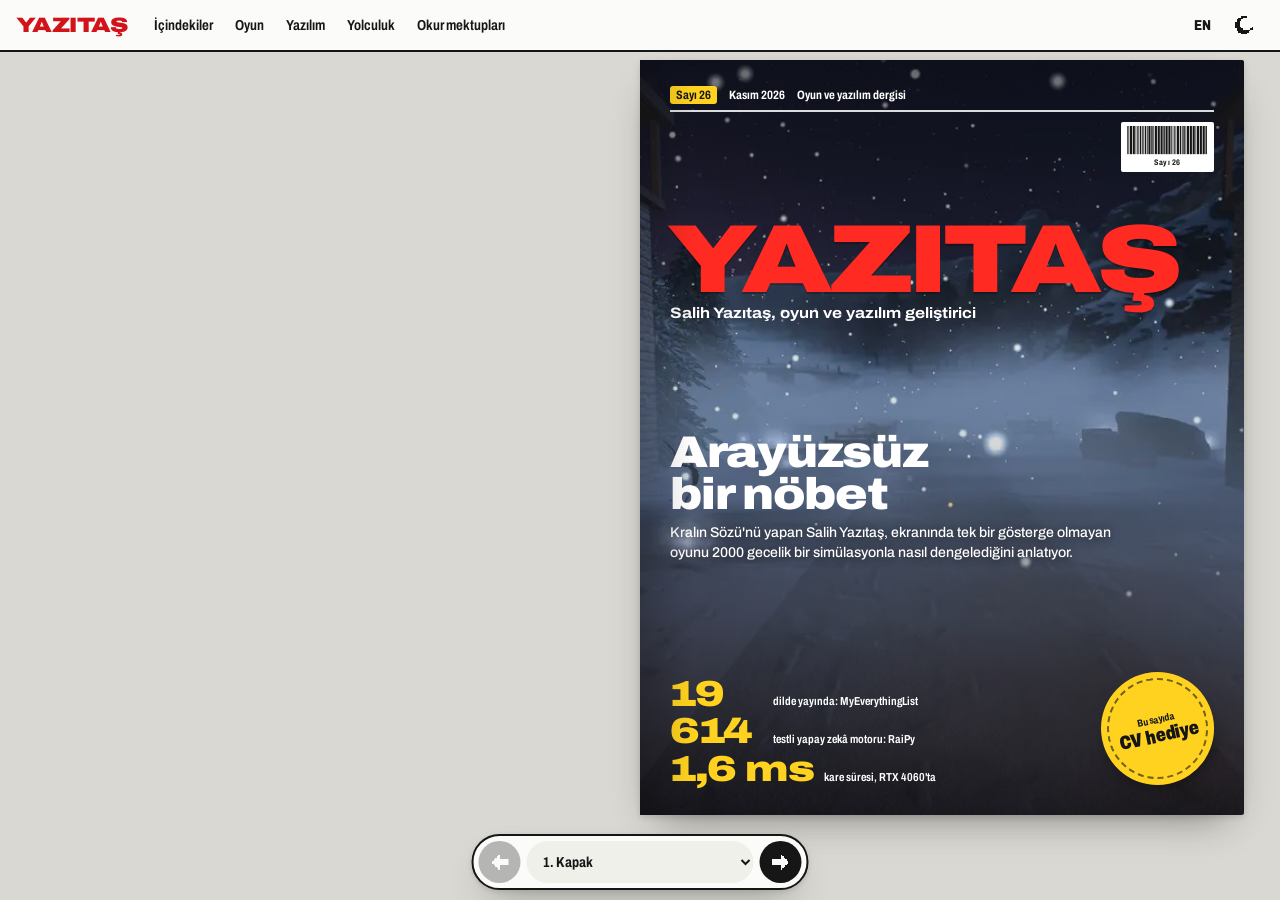
==== commit 6dbc5b4e: "Dergi okuyucusu: gerçek sayfalar ve sayfa çevirme - İçerik 4:5 oranlı 30 sayfaya bölünüyor; öne çıka" ====
--- a/index.html
+++ b/index.html
@@ -2,7 +2,7 @@
 <html lang="tr" data-theme="light">
 <head>
 <meta charset="utf-8">
-<meta name="viewport" content="width=device-width, initial-scale=1">
+<meta name="viewport" content="width=device-width, initial-scale=1, viewport-fit=cover">
 <title>Salih Yazıtaş · Oyun ve Yazılım Geliştirici</title>
 <meta name="description" content="Salih Yazıtaş: oyun ve yazılım geliştirici. Unity oyunları (Kralın Sözü, Under the Counter), 19 dilde yayındaki MyEverythingList, açık kaynak NeRoBoT ve RaiPy. Volpen'in kurucusu.">
 <meta name="author" content="Salih Yazıtaş">
@@ -11,8 +11,8 @@
 <link rel="alternate" hreflang="en" href="https://salihyzts.github.io/en/">
 <link rel="alternate" hreflang="x-default" href="https://salihyzts.github.io/">
 <meta name="color-scheme" content="light dark">
-<meta name="theme-color" content="#fbfbf9" media="(prefers-color-scheme: light)">
-<meta name="theme-color" content="#16171a" media="(prefers-color-scheme: dark)">
+<meta name="theme-color" content="#d9d8d2" media="(prefers-color-scheme: light)">
+<meta name="theme-color" content="#0e0f11" media="(prefers-color-scheme: dark)">
 <meta property="og:type" content="profile">
 <meta property="og:site_name" content="Salih Yazıtaş">
 <meta property="og:title" content="Salih Yazıtaş · Oyun ve Yazılım Geliştirici">
@@ -34,127 +34,132 @@
 <link rel="stylesheet" href="/assets/css/fonts.css">
 <link rel="stylesheet" href="/assets/css/site.css">
 <script>
-  // Boyamadan önce temayı uygula (yanıp sönme olmasın)
+  // Boyamadan önce temayı uygula; JS varsa dergi okuyucusu açılır
   (function () {
     var d = document.documentElement, t = null;
     try { t = localStorage.getItem("theme"); } catch (e) {}
     if (t !== "light" && t !== "dark") t = matchMedia("(prefers-color-scheme: dark)").matches ? "dark" : "light";
     d.dataset.theme = t;
+    d.classList.add("reader");
   })();
 </script>
 <script type="application/ld+json">{"@context":"https://schema.org","@type":"Person","name":"Salih Yazıtaş","url":"https://salihyzts.github.io/","image":"https://salihyzts.github.io/assets/img/salih.webp","jobTitle":"Oyun ve yazılım geliştirici","email":"mailto:yazitassalih0@gmail.com","address":{"@type":"PostalAddress","addressLocality":"Çanakkale","addressCountry":"TR"},"alumniOf":{"@type":"CollegeOrUniversity","name":"Çanakkale Onsekiz Mart Üniversitesi"},"founder":{"@type":"Organization","name":"Volpen","url":"https://salihyzts.github.io/VolpenWeb/"},"sameAs":["https://github.com/SalihYzts","https://www.linkedin.com/in/salih-yaz%C4%B1ta%C5%9F/","https://salihyzts.itch.io"],"knowsAbout":["Unity","C#","TypeScript","React","Python","FastAPI","Supabase","Electron","Tauri","Go"]}</script>
 </head>
 <body>
-<a class="skip" href="#main">İçeriğe geç</a>
+<a class="skip" href="#icindekiler">İçeriğe geç</a>
 
 <header class="topbar">
-  <div class="wrap topbar-inner">
-    <a class="mini-mast" href="/" aria-label="Salih Yazıtaş" translate="no"><span lang="tr">YAZITAŞ</span></a>
-    <nav class="topnav" aria-label="Dergi bölümleri">
-      <ul><li><a href="#icindekiler" data-nav="icindekiler">İçindekiler</a></li><li><a href="#oyun" data-nav="oyun">Oyun</a></li><li><a href="#yazilim" data-nav="yazilim">Yazılım</a></li><li><a href="#yolculuk" data-nav="yolculuk">Yolculuk</a></li><li><a href="#mektup" data-nav="mektup">Okur mektupları</a></li></ul>
-    </nav>
-    <div class="tools">
-      <a class="tool" href="/en/" hreflang="en" lang="en" aria-label="English">EN</a>
-      <button type="button" class="tool" data-theme-toggle aria-label="Gündüz ya da gece baskısı"><svg class="px only-dark" viewBox="0 0 12 12" aria-hidden="true" focusable="false"><path d="M5 0h2v1h-2zM1 1h1v1h-1zM5 1h2v1h-2zM10 1h1v1h-1zM2 2h1v1h-1zM9 2h1v1h-1zM4 3h4v1h-4zM3 4h6v1h-6zM0 5h2v1h-2zM3 5h6v1h-6zM10 5h2v1h-2zM0 6h2v1h-2zM3 6h6v1h-6zM10 6h2v1h-2zM3 7h6v1h-6zM4 8h4v1h-4zM2 9h1v1h-1zM9 9h1v1h-1zM1 10h1v1h-1zM5 10h2v1h-2zM10 10h1v1h-1zM5 11h2v1h-2z"/></svg><svg class="px only-light" viewBox="0 0 12 12" aria-hidden="true" focusable="false"><path d="M4 0h4v1h-4zM2 1h3v1h-3zM1 2h3v1h-3zM1 3h2v1h-2zM0 4h3v1h-3zM0 5h3v1h-3zM0 6h3v1h-3zM0 7h4v1h-4zM11 7h1v1h-1zM1 8h4v1h-4zM10 8h2v1h-2zM1 9h9v1h-9zM2 10h7v1h-7zM4 11h4v1h-4z"/></svg></button>
-    </div>
+  <a class="mini-mast" href="#kapak" aria-label="Kapak: Salih Yazıtaş" translate="no"><span lang="tr">YAZITAŞ</span></a>
+  <nav class="topnav" aria-label="Dergi bölümleri">
+    <ul><li><a href="#icindekiler" data-nav="icindekiler">İçindekiler</a></li><li><a href="#oyun" data-nav="oyun">Oyun</a></li><li><a href="#yazilim" data-nav="yazilim">Yazılım</a></li><li><a href="#yolculuk" data-nav="yolculuk">Yolculuk</a></li><li><a href="#mektup" data-nav="mektup">Okur mektupları</a></li></ul>
+  </nav>
+  <div class="tools">
+    <a class="tool" href="/en/" hreflang="en" lang="en" aria-label="English">EN</a>
+    <button type="button" class="tool" data-theme-toggle aria-label="Gündüz ya da gece baskısı"><svg class="px only-dark" viewBox="0 0 12 12" aria-hidden="true" focusable="false"><path d="M5 0h2v1h-2zM1 1h1v1h-1zM5 1h2v1h-2zM10 1h1v1h-1zM2 2h1v1h-1zM9 2h1v1h-1zM4 3h4v1h-4zM3 4h6v1h-6zM0 5h2v1h-2zM3 5h6v1h-6zM10 5h2v1h-2zM0 6h2v1h-2zM3 6h6v1h-6zM10 6h2v1h-2zM3 7h6v1h-6zM4 8h4v1h-4zM2 9h1v1h-1zM9 9h1v1h-1zM1 10h1v1h-1zM5 10h2v1h-2zM10 10h1v1h-1zM5 11h2v1h-2z"/></svg><svg class="px only-light" viewBox="0 0 12 12" aria-hidden="true" focusable="false"><path d="M4 0h4v1h-4zM2 1h3v1h-3zM1 2h3v1h-3zM1 3h2v1h-2zM0 4h3v1h-3zM0 5h3v1h-3zM0 6h3v1h-3zM0 7h4v1h-4zM11 7h1v1h-1zM1 8h4v1h-4zM10 8h2v1h-2zM1 9h9v1h-9zM2 10h7v1h-7zM4 11h4v1h-4z"/></svg></button>
   </div>
 </header>
 
-<main id="main">
-
-  <section class="cover" aria-labelledby="cover-h">
-    <img class="cover-art" src="/assets/img/kralin-sozu-gate_view.webp" width="1200" height="675" alt="Kralın Sözü: karlı bir gecede iki nöbet kulesi arasındaki kapı" fetchpriority="high">
-    <div class="wrap cover-inner">
-      <p class="cover-issue"><span>Sayı 26</span><span>Kasım 2026</span><span>Oyun ve yazılım dergisi</span></p>
-      <h1 class="masthead" id="cover-h"><span class="masthead-word" lang="tr" translate="no" aria-hidden="true">YAZITAŞ</span><span class="cover-name"><span lang="tr">Salih Yazıtaş</span>, oyun ve yazılım geliştirici</span></h1>
-
-      <a class="cover-story" href="#kralin-sozu">
-        <span class="cover-title">Arayüzsüz bir nöbet</span>
-        <span class="cover-deck">Kralın Sözü'nü yapan Salih Yazıtaş, ekranında tek bir gösterge olmayan oyunu 2000 gecelik bir simülasyonla nasıl dengelediğini anlatıyor.</span>
-      </a>
-
-      <ul class="cover-lines">
-        <li><a href="#myeverythinglist"><span class="cl-big">19</span><span class="cl-text">dilde yayında: MyEverythingList</span></a></li>
-        <li><a href="#raipy"><span class="cl-big">614</span><span class="cl-text">testli yapay zekâ motoru: RaiPy</span></a></li>
-        <li><a href="#kralin-sozu"><span class="cl-big">1,6 ms</span><span class="cl-text">kare süresi, RTX 4060'ta</span></a></li>
-      </ul>
-
-      <a class="sticker" href="/cv/Salih_Yazitas_CV_TR.pdf" download><span class="sticker-top">Bu sayıda</span><span class="sticker-main">CV hediye</span></a>
-
-      <div class="barcode" aria-hidden="true"><svg class="barcode-bars" viewBox="0 0 113 40" preserveAspectRatio="none" aria-hidden="true"><rect x="0" y="0" width="1" height="40"/><rect x="2" y="0" width="1" height="40"/><rect x="4" y="0" width="3" height="40"/><rect x="8" y="0" width="3" height="40"/><rect x="12" y="0" width="1" height="40"/><rect x="14" y="0" width="1" height="40"/><rect x="16" y="0" width="1" height="40"/><rect x="18" y="0" width="2" height="40"/><rect x="21" y="0" width="1" height="40"/><rect x="23" y="0" width="1" height="40"/><rect x="25" y="0" width="2" height="40"/><rect x="28" y="0" width="1" height="40"/><rect x="30" y="0" width="3" height="40"/><rect x="34" y="0" width="2" height="40"/><rect x="37" y="0" width="1" height="40"/><rect x="39" y="0" width="3" height="40"/><rect x="43" y="0" width="3" height="40"/><rect x="47" y="0" width="3" height="40"/><rect x="51" y="0" width="2" height="40"/><rect x="54" y="0" width="3" height="40"/><rect x="58" y="0" width="3" height="40"/><rect x="62" y="0" width="1" height="40"/><rect x="64" y="0" width="1" height="40"/><rect x="66" y="0" width="1" height="40"/><rect x="68" y="0" width="1" height="40"/><rect x="70" y="0" width="3" height="40"/><rect x="74" y="0" width="2" height="40"/><rect x="77" y="0" width="1" height="40"/><rect x="79" y="0" width="2" height="40"/><rect x="82" y="0" width="1" height="40"/><rect x="84" y="0" width="3" height="40"/><rect x="88" y="0" width="3" height="40"/><rect x="92" y="0" width="3" height="40"/><rect x="96" y="0" width="1" height="40"/><rect x="98" y="0" width="3" height="40"/><rect x="102" y="0" width="3" height="40"/><rect x="106" y="0" width="3" height="40"/><rect x="110" y="0" width="2" height="40"/></svg><span>Sayı 26</span></div>
-    </div>
-  </section>
-
-  <section class="contents" id="icindekiler" aria-labelledby="icindekiler-h">
-    <div class="wrap contents-grid">
-      <div class="toc">
-        <h2 class="toc-title" id="icindekiler-h">İçindekiler<span class="folio" aria-hidden="true">s. 2</span></h2>
-        <ol class="toc-list">
-          
+<main id="main" class="book" aria-label="Dergi sayfaları" data-total="30">
+  <section class="page page--cover page--right" id="kapak" data-page="1" aria-label="Sayfa 1: Kapak">
+    <div class="page-inner">
+      <img class="cover-art" src="/assets/img/kralin-sozu-gate_view.webp" width="1200" height="675" alt="Kralın Sözü: karlı bir gecede iki nöbet kulesi arasındaki kapı" fetchpriority="high">
+      <div class="cover-inner">
+        <p class="cover-issue"><span>Sayı 26</span><span>Kasım 2026</span><span>Oyun ve yazılım dergisi</span></p>
+        <h1 class="masthead"><span class="masthead-word" lang="tr" translate="no" aria-hidden="true">YAZITAŞ</span><span class="cover-name"><span lang="tr">Salih Yazıtaş</span>, oyun ve yazılım geliştirici</span></h1>
+        <a class="cover-story" href="#kralin-sozu">
+          <span class="cover-title">Arayüzsüz bir nöbet</span>
+          <span class="cover-deck">Kralın Sözü'nü yapan Salih Yazıtaş, ekranında tek bir gösterge olmayan oyunu 2000 gecelik bir simülasyonla nasıl dengelediğini anlatıyor.</span>
+        </a>
+        <ul class="cover-lines">
+          <li><a href="#myeverythinglist"><span class="cl-big">19</span><span class="cl-text">dilde yayında: MyEverythingList</span></a></li>
+          <li><a href="#raipy"><span class="cl-big">614</span><span class="cl-text">testli yapay zekâ motoru: RaiPy</span></a></li>
+          <li><a href="#kralin-sozu"><span class="cl-big">1,6 ms</span><span class="cl-text">kare süresi, RTX 4060'ta</span></a></li>
+        </ul>
+        <a class="sticker" href="/cv/Salih_Yazitas_CV_TR.pdf" download><span class="sticker-top">Bu sayıda</span><span class="sticker-main">CV hediye</span></a>
+        <div class="barcode" aria-hidden="true"><svg class="barcode-bars" viewBox="0 0 113 40" preserveAspectRatio="none" aria-hidden="true"><rect x="0" y="0" width="1" height="40"/><rect x="2" y="0" width="1" height="40"/><rect x="4" y="0" width="3" height="40"/><rect x="8" y="0" width="3" height="40"/><rect x="12" y="0" width="1" height="40"/><rect x="14" y="0" width="1" height="40"/><rect x="16" y="0" width="1" height="40"/><rect x="18" y="0" width="2" height="40"/><rect x="21" y="0" width="1" height="40"/><rect x="23" y="0" width="1" height="40"/><rect x="25" y="0" width="2" height="40"/><rect x="28" y="0" width="1" height="40"/><rect x="30" y="0" width="3" height="40"/><rect x="34" y="0" width="2" height="40"/><rect x="37" y="0" width="1" height="40"/><rect x="39" y="0" width="3" height="40"/><rect x="43" y="0" width="3" height="40"/><rect x="47" y="0" width="3" height="40"/><rect x="51" y="0" width="2" height="40"/><rect x="54" y="0" width="3" height="40"/><rect x="58" y="0" width="3" height="40"/><rect x="62" y="0" width="1" height="40"/><rect x="64" y="0" width="1" height="40"/><rect x="66" y="0" width="1" height="40"/><rect x="68" y="0" width="1" height="40"/><rect x="70" y="0" width="3" height="40"/><rect x="74" y="0" width="2" height="40"/><rect x="77" y="0" width="1" height="40"/><rect x="79" y="0" width="2" height="40"/><rect x="82" y="0" width="1" height="40"/><rect x="84" y="0" width="3" height="40"/><rect x="88" y="0" width="3" height="40"/><rect x="92" y="0" width="3" height="40"/><rect x="96" y="0" width="1" height="40"/><rect x="98" y="0" width="3" height="40"/><rect x="102" y="0" width="3" height="40"/><rect x="106" y="0" width="3" height="40"/><rect x="110" y="0" width="2" height="40"/></svg><span>Sayı 26</span></div>
+      </div></div>
+  </section>
+  <section class="page page--contents sec--ink page--left" id="icindekiler" data-page="2" aria-label="Sayfa 2: İçindekiler">
+    <div class="page-inner">
+      <h2 class="toc-title">İçindekiler</h2>
+      <ol class="toc-list">
+        
           <li class="toc-group">
             <a class="toc-sec" href="#oyun"><span>Oyun</span><span class="toc-pg">4</span></a>
             <ul>
-              <li><a href="#kralin-sozu"><span lang="tr">Kralın Sözü</span><span class="toc-pg">5</span></a></li>
-              <li><a href="#under-the-counter"><span lang="en">Under the Counter</span><span class="toc-pg">7</span></a></li>
-              <li><a href="#last-dawn"><span lang="en">LAST DAWN</span><span class="toc-pg">8</span></a></li>
-              <li><a href="#pati-rotasi"><span lang="tr">Pati Rotası</span><span class="toc-pg">9</span></a></li>
-              <li><a href="#oyun-kisa-h"><span>Kısa kısa</span><span class="toc-pg">10</span></a></li>
+              <li><a href="#kralin-sozu"><span lang="tr">Kralın Sözü</span><span class="toc-pg">6</span></a></li>
+              <li><a href="#under-the-counter"><span lang="en">Under the Counter</span><span class="toc-pg">8</span></a></li>
+              <li><a href="#last-dawn"><span lang="en">LAST DAWN</span><span class="toc-pg">9</span></a></li>
+              <li><a href="#pati-rotasi"><span lang="tr">Pati Rotası</span><span class="toc-pg">10</span></a></li>
+              <li><a href="#oyun-kisa"><span>Kısa kısa</span><span class="toc-pg">11</span></a></li>
             </ul>
           </li>
-          
+        
           <li class="toc-group">
-            <a class="toc-sec" href="#yazilim"><span>Yazılım</span><span class="toc-pg">11</span></a>
+            <a class="toc-sec" href="#yazilim"><span>Yazılım</span><span class="toc-pg">12</span></a>
             <ul>
-              <li><a href="#myeverythinglist"><span lang="en">MyEverythingList</span><span class="toc-pg">12</span></a></li>
-              <li><a href="#nerobot"><span lang="en">NeRoBoT</span><span class="toc-pg">14</span></a></li>
-              <li><a href="#parsel"><span lang="tr">Parsel</span><span class="toc-pg">15</span></a></li>
-              <li><a href="#raipy"><span lang="en">RaiPy</span><span class="toc-pg">16</span></a></li>
-              <li><a href="#heren-agent"><span lang="en">Heren Agent</span><span class="toc-pg">17</span></a></li>
-              <li><a href="#kafe-finans"><span lang="en">Kafe Finans</span><span class="toc-pg">18</span></a></li>
-              <li><a href="#truva-arabirimi"><span lang="tr">Truva–Akınsoft arabirimi</span><span class="toc-pg">19</span></a></li>
-              <li><a href="#yazilim-kisa-h"><span>Kısa kısa</span><span class="toc-pg">20</span></a></li>
+              <li><a href="#myeverythinglist"><span lang="en">MyEverythingList</span><span class="toc-pg">14</span></a></li>
+              <li><a href="#nerobot"><span lang="en">NeRoBoT</span><span class="toc-pg">16</span></a></li>
+              <li><a href="#raipy"><span lang="en">RaiPy</span><span class="toc-pg">17</span></a></li>
+              <li><a href="#parsel"><span lang="tr">Parsel</span><span class="toc-pg">18</span></a></li>
+              <li><a href="#heren-agent"><span lang="en">Heren Agent</span><span class="toc-pg">19</span></a></li>
+              <li><a href="#kafe-finans"><span lang="en">Kafe Finans</span><span class="toc-pg">20</span></a></li>
+              <li><a href="#truva-arabirimi"><span lang="tr">Truva–Akınsoft arabirimi</span><span class="toc-pg">21</span></a></li>
+              <li><a href="#yazilim-kisa"><span>Kısa kısa</span><span class="toc-pg">22</span></a></li>
             </ul>
           </li>
-          <li class="toc-group toc-group--misc"><ul>
-            <li><a href="#yolculuk"><span>Dosya: Yolculuk</span><span class="toc-pg">21</span></a></li>
-            <li><a href="#rozetler"><span>Rozetler</span><span class="toc-pg">23</span></a></li>
-            <li><a href="#rehber"><span>Rehber: alet çantası</span><span class="toc-pg">25</span></a></li>
-            <li><a href="#mektup"><span>Okur mektupları</span><span class="toc-pg">27</span></a></li>
-          </ul></li>
-        </ol>
-      </div>
-      <aside class="editor" aria-labelledby="editor-h">
-        <img class="editor-photo" src="/assets/img/salih.webp" width="480" height="480" alt="Salih Yazıtaş'ın fotoğrafı" loading="lazy" decoding="async">
-        <h2 class="editor-title" id="editor-h">Editörden</h2>
-        <p>Merhaba, ben Salih. Çanakkale Onsekiz Mart Üniversitesi'nde oyun geliştirme okuyorum ve 7 yıldır kendi kendime kod yazıyorum.</p>
-        <p>Bu sayıda iki işimi bir arada bulacaksın: Unity'de yaptığım oyunlar ve React, Python, Go ile yazdığım yazılımlar. İkisini de fikirden yayına kadar götürüyorum. Bağımsız ekip Volpen'in kurucusuyum.</p>
-        <p class="editor-sign">Salih Yazıtaş, genel yayın yönetmeni</p>
-      </aside>
-    </div>
-  </section>
-
-  
-  <section class="section section--game" id="oyun" aria-labelledby="oyun-h">
-    <span class="thumb-tab" aria-hidden="true">Oyun</span>
-    <header class="opener">
-      <div class="wrap opener-inner">
-        <h2 class="opener-title" id="oyun-h">Oyun</h2>
-        <p class="opener-deck">Unity ve C# ile yaptığım oyunlar: tek başıma, ekiple ve jamlerde.</p>
-        <p class="folio folio--light" aria-hidden="true">s. 4</p>
-      </div>
-    </header>
-    <div class="wrap">
-      <div class="reviews">
-      <article class="review review--feature review--feature" id="kralin-sozu" aria-labelledby="kralin-sozu-h">
-        <div class="rv-media">
-          <div class="rv-frame"><img src="/assets/img/kralin-sozu-gate_view.webp" width="1200" height="675" alt="Kralın Sözü: karlı bir gecede iki nöbet kulesi arasındaki kapı" loading="lazy" decoding="async"></div>
-          <ul class="rv-gallery"><li><img src="/assets/img/kralin-sozu-papers.webp" width="1200" height="675" alt="Ziyaretçinin belgelerini inceleme" loading="lazy" decoding="async"></li><li><img src="/assets/img/kralin-sozu-wolves.webp" width="1200" height="675" alt="Karanlıkta yaklaşan kurtlar" loading="lazy" decoding="async"></li><li><img src="/assets/img/kralin-sozu-king_promise.webp" width="1200" height="675" alt="Kralın söz verdiği an" loading="lazy" decoding="async"></li></ul>
-        </div>
-        <div class="rv-text">
-          <h3 translate="no" class="rv-title" id="kralin-sozu-h" lang="tr">Kralın Sözü</h3>
-          <p class="rv-deck">Bir halk hikâyesinden uyarlanan, ekranda hiç arayüz olmayan birinci şahıs nöbet oyunu. Kralın unuttuğu nöbetçi sensin; üç kış gecesi boyunca kapıyı tutuyorsun.</p>
-          <div class="rv-body"><p>Sahnenin tamamı kodla kuruluyor. Kuralları Unity'den bağımsız bir çekirdekte yazdım.</p><p>Oyunu 2000 gecelik bir denge simülasyonuyla ayarladım; ekran açmadan çalışan test botları var.</p></div>
-          
+        <li class="toc-group toc-group--misc"><ul>
+          <li><a href="#yolculuk"><span>Dosya: Yolculuk</span><span class="toc-pg">24</span></a></li>
+          <li><a href="#rozetler"><span>Rozetler</span><span class="toc-pg">26</span></a></li>
+          <li><a href="#rehber"><span>Rehber: alet çantası</span><span class="toc-pg">27</span></a></li>
+          <li><a href="#mektup"><span>Okur mektupları</span><span class="toc-pg">28</span></a></li>
+          <li><a href="#kunye"><span>Künye</span><span class="toc-pg">29</span></a></li>
+        </ul></li>
+      </ol></div>
+    <footer class="page-foot" aria-hidden="true"><span class="page-run" translate="no">YAZITAŞ · Kasım 2026</span><span class="page-no">2</span></footer>
+  </section>
+  <section class="page page--editor sec--game page--right" id="editor" data-page="3" aria-label="Sayfa 3: Editörden">
+    <div class="page-inner">
+      <img class="editor-photo" src="/assets/img/salih.webp" width="480" height="480" alt="Salih Yazıtaş'ın fotoğrafı" loading="lazy" decoding="async">
+      <h2 class="editor-title">Editörden</h2>
+      <div class="editor-text"><p>Merhaba, ben Salih. Çanakkale Onsekiz Mart Üniversitesi'nde oyun geliştirme okuyorum ve 7 yıldır kendi kendime kod yazıyorum.</p><p>Bu sayıda iki işimi bir arada bulacaksın: Unity'de yaptığım oyunlar ve React, Python, Go ile yazdığım yazılımlar. İkisini de fikirden yayına kadar götürüyorum. Bağımsız ekip Volpen'in kurucusuyum.</p></div>
+      <p class="editor-sign">Salih Yazıtaş, genel yayın yönetmeni</p>
+      <p class="editor-cv">
+        <a class="btn btn--solid" href="/cv/Salih_Yazitas_CV_TR.pdf" download><svg class="px" viewBox="0 0 12 12" aria-hidden="true" focusable="false"><path d="M5 0h2v1h-2zM5 1h2v1h-2zM5 2h2v1h-2zM5 3h2v1h-2zM2 4h8v1h-8zM3 5h6v1h-6zM4 6h4v1h-4zM5 7h2v1h-2zM0 9h1v1h-1zM11 9h1v1h-1zM0 10h1v1h-1zM11 10h1v1h-1zM0 11h12v1h-12z"/></svg><span>CV'yi indir, Türkçe PDF</span></a>
+      </p></div>
+    <footer class="page-foot" aria-hidden="true"><span class="page-run" translate="no">YAZITAŞ · Kasım 2026</span><span class="page-no">3</span></footer>
+  </section>
+  <section class="page page--opener sec--game page--left" id="oyun" data-page="4" aria-label="Sayfa 4: Oyun">
+    <div class="page-inner">
+      <h2 class="opener-title">Oyun</h2>
+      <p class="opener-deck">Unity ve C# ile yaptığım oyunlar: tek başıma, ekiple ve jamlerde.</p>
+      <div class="opener-list">
+        <p class="opener-list-h">Bu bölümde</p>
+        <ul><li><a href="#kralin-sozu"><span lang="tr" translate="no">Kralın Sözü</span><span class="toc-pg">6</span></a></li><li><a href="#under-the-counter"><span lang="en" translate="no">Under the Counter</span><span class="toc-pg">8</span></a></li><li><a href="#last-dawn"><span lang="en" translate="no">LAST DAWN</span><span class="toc-pg">9</span></a></li><li><a href="#pati-rotasi"><span lang="tr" translate="no">Pati Rotası</span><span class="toc-pg">10</span></a></li>
+          <li><a href="#oyun-kisa"><span>Kısa kısa: jam ve ekip oyunları</span><span class="toc-pg">11</span></a></li>
+        </ul>
+      </div></div>
+    <footer class="page-foot" aria-hidden="true"><span class="page-run" translate="no">YAZITAŞ · Kasım 2026</span><span class="page-no">4</span></footer>
+  </section>
+  <section class="page page--ad page--right" id="reklam-volpen" data-page="5" aria-label="Sayfa 5: Reklam: Volpen">
+    <div class="page-inner">
+      <p class="ad-tag">Reklam</p>
+      
+      <p class="ad-title" translate="no">Volpen</p>
+      <p class="ad-line">Oyun, yazılım ve tasarım. Bir tilkinin peşinde.</p>
+      <p class="ad-small">Velox: PC oyun · Lagopus: yazılım · Zerda: mobil oyun</p>
+      <p class="ad-cta"><a class="btn btn--ad" href="https://salihyzts.github.io/VolpenWeb/" target="_blank" rel="noopener">Siteyi aç<svg class="px px--ext" viewBox="0 0 12 12" aria-hidden="true" focusable="false"><path d="M6 0h6v1h-6zM10 1h2v1h-2zM9 2h1v1h-1zM11 2h1v1h-1zM8 3h1v1h-1zM11 3h1v1h-1zM7 4h1v1h-1zM11 4h1v1h-1zM6 5h1v1h-1zM5 6h1v1h-1zM4 7h1v1h-1z"/></svg><span class="sr">(yeni sekmede açılır)</span></a></p></div>
+    <footer class="page-foot" aria-hidden="true"><span class="page-run" translate="no">YAZITAŞ · Kasım 2026</span><span class="page-no">5</span></footer>
+  </section>
+  <section class="page page--feature-a sec--game page--left" id="kralin-sozu" data-page="6" aria-label="Sayfa 6: Kralın Sözü">
+    <div class="page-inner">
+      <div class="fa-art"><img src="/assets/img/kralin-sozu-gate_view.webp" width="1200" height="675" alt="Kralın Sözü: karlı bir gecede iki nöbet kulesi arasındaki kapı" loading="lazy" decoding="async"></div>
+      <div class="fa-head"><h3 class="rv-title" translate="no" lang="tr">Kralın Sözü</h3><p class="rv-deck">Bir halk hikâyesinden uyarlanan, ekranda hiç arayüz olmayan birinci şahıs nöbet oyunu. Kralın unuttuğu nöbetçi sensin; üç kış gecesi boyunca kapıyı tutuyorsun.</p></div>
+      <ul class="rv-gallery"><li><img src="/assets/img/kralin-sozu-papers.webp" width="1200" height="675" alt="Ziyaretçinin belgelerini inceleme" loading="lazy" decoding="async"></li><li><img src="/assets/img/kralin-sozu-wolves.webp" width="1200" height="675" alt="Karanlıkta yaklaşan kurtlar" loading="lazy" decoding="async"></li><li><img src="/assets/img/kralin-sozu-king_promise.webp" width="1200" height="675" alt="Kralın söz verdiği an" loading="lazy" decoding="async"></li></ul></div>
+    <footer class="page-foot" aria-hidden="true"><span class="page-run" translate="no">YAZITAŞ · Kasım 2026</span><span class="page-no">6</span></footer>
+  </section>
+  <section class="page page--feature-b sec--game page--right" id="kralin-sozu-2" data-page="7" aria-label="Sayfa 7: Kralın Sözü (2)">
+    <div class="page-inner"><div class="rv-body"><p>Sahnenin tamamı kodla kuruluyor. Kuralları Unity'den bağımsız bir çekirdekte yazdım.</p><p>Oyunu 2000 gecelik bir denge simülasyonuyla ayarladım; ekran açmadan çalışan test botları var.</p></div>
           <aside class="spec" aria-label="Künye: Kralın Sözü">
             <p class="spec-h">Künye</p>
             <dl class="spec-list">
@@ -165,14 +170,11 @@
             <p class="spec-h">Rakamlarla</p>
             <dl class="spec-nums"><div><dt>Gece</dt><dd>3</dd></div><div><dt>Ziyaretçi türü</dt><dd>17</dd></div><div><dt>Son</dt><dd>10</dd></div><div><dt>Denge simülasyonu</dt><dd>2000 gece</dd></div><div><dt>Kare süresi (RTX 4060, 1080p)</dt><dd>1,6 ms</dd></div></dl>
           </aside>
-          
-          <p class="rv-links"><a class="btn btn--solid" href="https://salihyzts.itch.io/kralin-sozu" target="_blank" rel="noopener">itch.io'da oyna<svg class="px px--ext" viewBox="0 0 12 12" aria-hidden="true" focusable="false"><path d="M6 0h6v1h-6zM10 1h2v1h-2zM9 2h1v1h-1zM11 2h1v1h-1zM8 3h1v1h-1zM11 3h1v1h-1zM7 4h1v1h-1zM11 4h1v1h-1zM6 5h1v1h-1zM5 6h1v1h-1zM4 7h1v1h-1z"/></svg><span class="sr">(yeni sekmede açılır)</span></a><a class="btn" href="https://github.com/SalihYzts/kralin-sozu" target="_blank" rel="noopener">Kaynak kod<svg class="px px--ext" viewBox="0 0 12 12" aria-hidden="true" focusable="false"><path d="M6 0h6v1h-6zM10 1h2v1h-2zM9 2h1v1h-1zM11 2h1v1h-1zM8 3h1v1h-1zM11 3h1v1h-1zM7 4h1v1h-1zM11 4h1v1h-1zM6 5h1v1h-1zM5 6h1v1h-1zM4 7h1v1h-1z"/></svg><span class="sr">(yeni sekmede açılır)</span></a></p>
-        </div>
-        <p class="folio rv-folio" aria-hidden="true">s. 5</p>
-      </article>
-      <article class="review review--row review--art" id="under-the-counter" aria-labelledby="under-the-counter-h">
-        <div class="rv-media">
-          <div class="rv-frame"><div class="rv-art"><svg class="art" viewBox="0 0 320 200" role="img" aria-label="Dükkân tezgâhı, CD'ler ve şüphe göstergesi çizimi">
+          <p class="rv-links"><a class="btn btn--solid" href="https://salihyzts.itch.io/kralin-sozu" target="_blank" rel="noopener">itch.io'da oyna<svg class="px px--ext" viewBox="0 0 12 12" aria-hidden="true" focusable="false"><path d="M6 0h6v1h-6zM10 1h2v1h-2zM9 2h1v1h-1zM11 2h1v1h-1zM8 3h1v1h-1zM11 3h1v1h-1zM7 4h1v1h-1zM11 4h1v1h-1zM6 5h1v1h-1zM5 6h1v1h-1zM4 7h1v1h-1z"/></svg><span class="sr">(yeni sekmede açılır)</span></a><a class="btn" href="https://github.com/SalihYzts/kralin-sozu" target="_blank" rel="noopener">Kaynak kod<svg class="px px--ext" viewBox="0 0 12 12" aria-hidden="true" focusable="false"><path d="M6 0h6v1h-6zM10 1h2v1h-2zM9 2h1v1h-1zM11 2h1v1h-1zM8 3h1v1h-1zM11 3h1v1h-1zM7 4h1v1h-1zM11 4h1v1h-1zM6 5h1v1h-1zM5 6h1v1h-1zM4 7h1v1h-1z"/></svg><span class="sr">(yeni sekmede açılır)</span></a></p></div>
+    <footer class="page-foot" aria-hidden="true"><span class="page-run" translate="no">YAZITAŞ · Kasım 2026</span><span class="page-no">7</span></footer>
+  </section>
+  <section class="page page--review page--review-a sec--game has-art page--left" id="under-the-counter" data-page="8" aria-label="Sayfa 8: Under the Counter">
+    <div class="page-inner"><div class="rv-frame"><div class="rv-art"><svg class="art" viewBox="0 0 320 200" role="img" aria-label="Dükkân tezgâhı, CD'ler ve şüphe göstergesi çizimi">
       <g fill="none" stroke="currentColor" stroke-width="2">
         <path d="M20 150h280M20 150v34M300 150v34M40 120h240v30H40z"/>
         <circle cx="96" cy="96" r="24"/><circle cx="96" cy="96" r="5"/>
@@ -183,13 +185,7 @@
       <path d="M32 26h78v10H32z" fill="currentColor"/>
       <text x="160" y="35" fill="currentColor" font-family="IBM Plex Mono, monospace" font-size="11">ŞÜPHE</text>
       <text x="196" y="138" fill="currentColor" font-family="IBM Plex Mono, monospace" font-size="11">₺ 2000s</text>
-    </svg></div></div>
-        </div>
-        <div class="rv-text">
-          <h3 translate="no" class="rv-title" id="under-the-counter-h" lang="en">Under the Counter</h3>
-          <p class="rv-deck">2000'lerde korsan CD satan küçük bir dükkânı işlettiğin, kara mizahlı birinci şahıs dükkân simülasyonu. Hedef: Steam Next Fest demosu.</p>
-          <div class="rv-body"><p>Ekonomiyi, sabrı tükenen müşterileri, şüphe göstergesine bağlı polis baskınlarını, çökmeye dayanıklı kaydı ve TR/EN yerelleştirmeyi yazdım. Ekipteki commit'lerin çoğu benim.</p></div>
-          
+    </svg></div></div><h3 class="rv-title" translate="no" lang="en">Under the Counter</h3><p class="rv-deck">2000'lerde korsan CD satan küçük bir dükkânı işlettiğin, kara mizahlı birinci şahıs dükkân simülasyonu. Hedef: Steam Next Fest demosu.</p><div class="rv-cols"><div class="rv-body"><p>Ekonomiyi, sabrı tükenen müşterileri, şüphe göstergesine bağlı polis baskınlarını, çökmeye dayanıklı kaydı ve TR/EN yerelleştirmeyi yazdım. Ekipteki commit'lerin çoğu benim.</p></div>
           <aside class="spec" aria-label="Künye: Under the Counter">
             <p class="spec-h">Künye</p>
             <dl class="spec-list">
@@ -199,20 +195,11 @@
             </dl>
             <p class="spec-h">Rakamlarla</p>
             <dl class="spec-nums"><div><dt>Çalışma zamanı script'i</dt><dd>88</dd></div><div><dt>Editör aracı</dt><dd>28</dd></div></dl>
-          </aside>
-          
-        </div>
-        <p class="folio rv-folio" aria-hidden="true">s. 7</p>
-      </article>
-      <article class="review review--pair" id="last-dawn" aria-labelledby="last-dawn-h">
-        <div class="rv-media">
-          <div class="rv-frame"><img src="/assets/img/last-dawn.webp" width="960" height="600" alt="LAST DAWN tanıtım sitesinin ana ekranı" loading="lazy" decoding="async"></div>
-        </div>
-        <div class="rv-text">
-          <h3 translate="no" class="rv-title" id="last-dawn-h" lang="en">LAST DAWN</h3>
-          <p class="rv-deck">Kıyamet sonrası bir dünyada gündüz yağmaya çıkıp gece üssünü savunduğun, hayatta kalma ile üs kurmayı birleştiren bir PC oyunu.</p>
-          <div class="rv-body"><p>Projede yazılım ve pazarlamadan sorumluyum. Gündüz/gece düğmesiyle bütün paleti değiştiren tanıtım sitesini ben yaptım.</p></div>
-          
+          </aside></div></div>
+    <footer class="page-foot" aria-hidden="true"><span class="page-run" translate="no">YAZITAŞ · Kasım 2026</span><span class="page-no">8</span></footer>
+  </section>
+  <section class="page page--review page--review-b sec--game page--right" id="last-dawn" data-page="9" aria-label="Sayfa 9: LAST DAWN">
+    <div class="page-inner"><h3 class="rv-title" translate="no" lang="en">LAST DAWN</h3><p class="rv-deck">Kıyamet sonrası bir dünyada gündüz yağmaya çıkıp gece üssünü savunduğun, hayatta kalma ile üs kurmayı birleştiren bir PC oyunu.</p><div class="rv-frame"><img src="/assets/img/last-dawn.webp" width="960" height="600" alt="LAST DAWN tanıtım sitesinin ana ekranı" loading="lazy" decoding="async"></div><div class="rv-cols"><div class="rv-body"><p>Projede yazılım ve pazarlamadan sorumluyum. Gündüz/gece düğmesiyle bütün paleti değiştiren tanıtım sitesini ben yaptım.</p></div>
           <aside class="spec" aria-label="Künye: LAST DAWN">
             <p class="spec-h">Künye</p>
             <dl class="spec-list">
@@ -221,21 +208,12 @@
               <div><dt>Teknoloji</dt><dd>Unity, C#, HTML, CSS</dd></div>
             </dl>
             
-          </aside>
-          
-          <p class="rv-links"><a class="btn btn--solid" href="https://salihyzts.github.io/Last-Down-WEB/" target="_blank" rel="noopener">Siteyi aç<svg class="px px--ext" viewBox="0 0 12 12" aria-hidden="true" focusable="false"><path d="M6 0h6v1h-6zM10 1h2v1h-2zM9 2h1v1h-1zM11 2h1v1h-1zM8 3h1v1h-1zM11 3h1v1h-1zM7 4h1v1h-1zM11 4h1v1h-1zM6 5h1v1h-1zM5 6h1v1h-1zM4 7h1v1h-1z"/></svg><span class="sr">(yeni sekmede açılır)</span></a></p>
-        </div>
-        <p class="folio rv-folio" aria-hidden="true">s. 8</p>
-      </article>
-      <article class="review review--pair" id="pati-rotasi" aria-labelledby="pati-rotasi-h">
-        <div class="rv-media">
-          <div class="rv-frame"><img src="/assets/img/pati-rotasi.webp" width="960" height="748" alt="Pati Rotası tanıtım ekranı ve iki telefon görüntüsü" loading="lazy" decoding="async"></div>
-        </div>
-        <div class="rv-text">
-          <h3 translate="no" class="rv-title" id="pati-rotasi-h" lang="tr">Pati Rotası</h3>
-          <p class="rv-deck">Yürüyüşü teşvik eden mobil oyun. Sokak kedilerini fotoğraflayıp koleksiyon yapıyorsun, haritadaki sis yürüdükçe açılıyor, adımların barınaklar için mama puanına dönüşüyor.</p>
-          
-          
+          </aside></div>
+          <p class="rv-links"><a class="btn btn--solid" href="https://salihyzts.github.io/Last-Down-WEB/" target="_blank" rel="noopener">Siteyi aç<svg class="px px--ext" viewBox="0 0 12 12" aria-hidden="true" focusable="false"><path d="M6 0h6v1h-6zM10 1h2v1h-2zM9 2h1v1h-1zM11 2h1v1h-1zM8 3h1v1h-1zM11 3h1v1h-1zM7 4h1v1h-1zM11 4h1v1h-1zM6 5h1v1h-1zM5 6h1v1h-1zM4 7h1v1h-1z"/></svg><span class="sr">(yeni sekmede açılır)</span></a></p></div>
+    <footer class="page-foot" aria-hidden="true"><span class="page-run" translate="no">YAZITAŞ · Kasım 2026</span><span class="page-no">9</span></footer>
+  </section>
+  <section class="page page--review page--review-a sec--game page--left" id="pati-rotasi" data-page="10" aria-label="Sayfa 10: Pati Rotası">
+    <div class="page-inner"><div class="rv-frame"><img src="/assets/img/pati-rotasi.webp" width="960" height="748" alt="Pati Rotası tanıtım ekranı ve iki telefon görüntüsü" loading="lazy" decoding="async"></div><h3 class="rv-title" translate="no" lang="tr">Pati Rotası</h3><p class="rv-deck">Yürüyüşü teşvik eden mobil oyun. Sokak kedilerini fotoğraflayıp koleksiyon yapıyorsun, haritadaki sis yürüdükçe açılıyor, adımların barınaklar için mama puanına dönüşüyor.</p><div class="rv-cols">
           <aside class="spec" aria-label="Künye: Pati Rotası">
             <p class="spec-h">Künye</p>
             <dl class="spec-list">
@@ -244,109 +222,93 @@
               <div><dt>Teknoloji</dt><dd>Expo, React Native, Leaflet</dd></div>
             </dl>
             
-          </aside>
-          
-          <p class="rv-links"><a class="btn btn--solid" href="https://github.com/SalihYzts/pati-rotasi" target="_blank" rel="noopener">Kaynak kod<svg class="px px--ext" viewBox="0 0 12 12" aria-hidden="true" focusable="false"><path d="M6 0h6v1h-6zM10 1h2v1h-2zM9 2h1v1h-1zM11 2h1v1h-1zM8 3h1v1h-1zM11 3h1v1h-1zM7 4h1v1h-1zM11 4h1v1h-1zM6 5h1v1h-1zM5 6h1v1h-1zM4 7h1v1h-1z"/></svg><span class="sr">(yeni sekmede açılır)</span></a></p>
-        </div>
-        <p class="folio rv-folio" aria-hidden="true">s. 9</p>
-      </article>
-      </div>
-      
-      <section class="briefs" aria-labelledby="oyun-kisa-h">
-        <h3 class="briefs-title" id="oyun-kisa-h">Kısa kısa: jam ve ekip oyunları<span class="folio" aria-hidden="true">s. 10</span></h3>
-        <ul class="brief-list">
-          <li class="brief" id="lets-cook-a-mask">
-            <div class="brief-frame"><img src="/assets/img/lets-cook-a-mask.webp" width="960" height="600" alt="Let's Cook a Mask logosu: tavada iki tiyatro maskesi" loading="lazy" decoding="async"></div>
-            <div class="brief-text">
-              <h4 class="brief-title" translate="no" lang="en">Let's Cook a Mask</h4>
-              
-              <p class="brief-meta">Global Game Jam 2026, ekip oyunu, 2026</p>
-              <p class="brief-pitch">Yüzlerin gizlendiği bir dünyada kimlik ustasısın: müşterilerin fısıltılarını dinleyip istedikleri gücü veren maskeyi pişiriyorsun.</p>
-              <p class="brief-tech">Unity, C#, HTML5</p>
-              <p class="brief-links"><a href="https://ew0ue.itch.io/lets-cook-a-mask" target="_blank" rel="noopener">itch.io'da oyna<svg class="px px--ext" viewBox="0 0 12 12" aria-hidden="true" focusable="false"><path d="M6 0h6v1h-6zM10 1h2v1h-2zM9 2h1v1h-1zM11 2h1v1h-1zM8 3h1v1h-1zM11 3h1v1h-1zM7 4h1v1h-1zM11 4h1v1h-1zM6 5h1v1h-1zM5 6h1v1h-1zM4 7h1v1h-1z"/></svg><span class="sr">(yeni sekmede açılır)</span></a><a href="https://github.com/SalihYzts/GGJ-2026-BUG-Ne-Yapsak-Yahu" target="_blank" rel="noopener">Kaynak kod<svg class="px px--ext" viewBox="0 0 12 12" aria-hidden="true" focusable="false"><path d="M6 0h6v1h-6zM10 1h2v1h-2zM9 2h1v1h-1zM11 2h1v1h-1zM8 3h1v1h-1zM11 3h1v1h-1zM7 4h1v1h-1zM11 4h1v1h-1zM6 5h1v1h-1zM5 6h1v1h-1zM4 7h1v1h-1z"/></svg><span class="sr">(yeni sekmede açılır)</span></a></p>
-            </div>
-          </li>
-          <li class="brief" id="the-rolling-pizz">
-            <div class="brief-frame"><img src="/assets/img/the-rolling-pizz.webp" width="960" height="600" alt="The Rolling Pizz: renkli binalar arasında yuvarlanan pizza" loading="lazy" decoding="async"></div>
-            <div class="brief-text">
-              <h4 class="brief-title" translate="no" lang="en">The Rolling Pizz</h4>
-              
-              <p class="brief-meta">Yıldız Jam 2026, Unity geliştirici, 2026</p>
-              <p class="brief-pitch">Masada uyurken ortadan ikiye kesilen bir pizzayı kaçırıyorsun; bazı engelleri bütün, bazılarını iki yarım hâlinde geçmen gerekiyor. Kozalak Çamları ekibinde oyunu Unity'de programladım.</p>
-              <p class="brief-tech">Unity, C#</p>
-              <p class="brief-links"><a href="https://tce81.itch.io/the-rolling-pizz" target="_blank" rel="noopener">itch.io'da oyna<svg class="px px--ext" viewBox="0 0 12 12" aria-hidden="true" focusable="false"><path d="M6 0h6v1h-6zM10 1h2v1h-2zM9 2h1v1h-1zM11 2h1v1h-1zM8 3h1v1h-1zM11 3h1v1h-1zM7 4h1v1h-1zM11 4h1v1h-1zM6 5h1v1h-1zM5 6h1v1h-1zM4 7h1v1h-1z"/></svg><span class="sr">(yeni sekmede açılır)</span></a></p>
-            </div>
-          </li>
-          <li class="brief" id="agaclastirilmis-elma">
-            <div class="brief-frame"><img src="/assets/img/agaclastirilmis-elma.webp" width="960" height="600" alt="Ağaçlaştırılmış Elma: elmalı turta bekleyen tilki ve yaşlı kadın çizimi" loading="lazy" decoding="async"></div>
-            <div class="brief-text">
-              <h4 class="brief-title brief-title--long" translate="no" lang="tr">Ağaçlaştırılmış Elma</h4>
-              
-              <p class="brief-meta">Volpen, 2 ay. Kod, proje yönetimi ve hikâye</p>
-              <p class="brief-pitch">Tohumdan ağaca bir elmanın macerası: tilki Kiki'ye yardım edip elmayı yetiştiriyorsun. Eğitici bir tıklama oyunu.</p>
-              <p class="brief-tech">Unity, C#</p>
-              <p class="brief-links"><a href="https://volpentr.itch.io/agaclastirilmiselma" target="_blank" rel="noopener">itch.io'da oyna<svg class="px px--ext" viewBox="0 0 12 12" aria-hidden="true" focusable="false"><path d="M6 0h6v1h-6zM10 1h2v1h-2zM9 2h1v1h-1zM11 2h1v1h-1zM8 3h1v1h-1zM11 3h1v1h-1zM7 4h1v1h-1zM11 4h1v1h-1zM6 5h1v1h-1zM5 6h1v1h-1zM4 7h1v1h-1z"/></svg><span class="sr">(yeni sekmede açılır)</span></a><a href="https://github.com/SalihYzts/ElnalistirilmisAgac" target="_blank" rel="noopener">Kaynak kod<svg class="px px--ext" viewBox="0 0 12 12" aria-hidden="true" focusable="false"><path d="M6 0h6v1h-6zM10 1h2v1h-2zM9 2h1v1h-1zM11 2h1v1h-1zM8 3h1v1h-1zM11 3h1v1h-1zM7 4h1v1h-1zM11 4h1v1h-1zM6 5h1v1h-1zM5 6h1v1h-1zM4 7h1v1h-1z"/></svg><span class="sr">(yeni sekmede açılır)</span></a></p>
-            </div>
-          </li>
-          <li class="brief" id="colorland">
-            <div class="brief-frame"><img src="/assets/img/colorland.webp" width="960" height="600" alt="ColorLand: gri taş bir odada kırmızı kapı" loading="lazy" decoding="async"></div>
-            <div class="brief-text">
-              <h4 class="brief-title" translate="no" lang="en">ColorLand</h4>
-              
-              <p class="brief-meta">Volpen, 1 hafta. İlk 3D projem</p>
-              <p class="brief-pitch">Dünyanın renkleri çalınmış. İstasyonu keşfedip bulmacaları çözerek ışığı geri getiriyorsun.</p>
-              <p class="brief-tech">Unity, C#</p>
-              <p class="brief-links"><a href="https://volpentr.itch.io/colorland" target="_blank" rel="noopener">itch.io'da oyna<svg class="px px--ext" viewBox="0 0 12 12" aria-hidden="true" focusable="false"><path d="M6 0h6v1h-6zM10 1h2v1h-2zM9 2h1v1h-1zM11 2h1v1h-1zM8 3h1v1h-1zM11 3h1v1h-1zM7 4h1v1h-1zM11 4h1v1h-1zM6 5h1v1h-1zM5 6h1v1h-1zM4 7h1v1h-1z"/></svg><span class="sr">(yeni sekmede açılır)</span></a></p>
-            </div>
-          </li>
-          <li class="brief" id="uckkenici">
-            <div class="brief-frame"><img src="/assets/img/uckkenici.webp" width="960" height="600" alt="ÜçKKeNİci: açıları verilen bir üçgen ve dört cevap seçeneği" loading="lazy" decoding="async"></div>
-            <div class="brief-text">
-              <h4 class="brief-title" translate="no" lang="tr">ÜçKKeNİci</h4>
-              
-              <p class="brief-meta">Volpen, 2 gün</p>
-              <p class="brief-pitch">Matematiği oyunlaştıran sonsuz bir oyun: üçgenin eksik açısını bulup doğru cevabı süre bitmeden seçiyorsun.</p>
-              <p class="brief-tech">Unity, C#</p>
-              <p class="brief-links"><a href="https://volpentr.itch.io/uckkenci" target="_blank" rel="noopener">itch.io'da oyna<svg class="px px--ext" viewBox="0 0 12 12" aria-hidden="true" focusable="false"><path d="M6 0h6v1h-6zM10 1h2v1h-2zM9 2h1v1h-1zM11 2h1v1h-1zM8 3h1v1h-1zM11 3h1v1h-1zM7 4h1v1h-1zM11 4h1v1h-1zM6 5h1v1h-1zM5 6h1v1h-1zM4 7h1v1h-1z"/></svg><span class="sr">(yeni sekmede açılır)</span></a><a href="https://github.com/SalihYzts/UcgenIci" target="_blank" rel="noopener">Kaynak kod<svg class="px px--ext" viewBox="0 0 12 12" aria-hidden="true" focusable="false"><path d="M6 0h6v1h-6zM10 1h2v1h-2zM9 2h1v1h-1zM11 2h1v1h-1zM8 3h1v1h-1zM11 3h1v1h-1zM7 4h1v1h-1zM11 4h1v1h-1zM6 5h1v1h-1zM5 6h1v1h-1zM4 7h1v1h-1z"/></svg><span class="sr">(yeni sekmede açılır)</span></a></p>
-            </div>
-          </li>
-          <li class="brief" id="ecobuddy">
-            <div class="brief-frame"><img src="/assets/img/ecobuddy.webp" width="960" height="600" alt="EcoBuddy: piknik alanında renkli geri dönüşüm kutuları" loading="lazy" decoding="async"></div>
-            <div class="brief-text">
-              <h4 class="brief-title" translate="no" lang="en">EcoBuddy</h4>
-              
-              <p class="brief-meta">Ekip oyunu</p>
-              <p class="brief-pitch">Çöpleri toplayıp doğru geri dönüşüm kutusuna attığın, çevre bilinci kazandırmayı amaçlayan 3D eğitici oyun.</p>
-              <p class="brief-tech">Unity, C#</p>
-              <p class="brief-links"><a href="https://ew0ue.itch.io/ecobuddy" target="_blank" rel="noopener">itch.io'da oyna<svg class="px px--ext" viewBox="0 0 12 12" aria-hidden="true" focusable="false"><path d="M6 0h6v1h-6zM10 1h2v1h-2zM9 2h1v1h-1zM11 2h1v1h-1zM8 3h1v1h-1zM11 3h1v1h-1zM7 4h1v1h-1zM11 4h1v1h-1zM6 5h1v1h-1zM5 6h1v1h-1zM4 7h1v1h-1z"/></svg><span class="sr">(yeni sekmede açılır)</span></a></p>
-            </div>
-          </li>
+          </aside></div>
+          <p class="rv-links"><a class="btn btn--solid" href="https://github.com/SalihYzts/pati-rotasi" target="_blank" rel="noopener">Kaynak kod<svg class="px px--ext" viewBox="0 0 12 12" aria-hidden="true" focusable="false"><path d="M6 0h6v1h-6zM10 1h2v1h-2zM9 2h1v1h-1zM11 2h1v1h-1zM8 3h1v1h-1zM11 3h1v1h-1zM7 4h1v1h-1zM11 4h1v1h-1zM6 5h1v1h-1zM5 6h1v1h-1zM4 7h1v1h-1z"/></svg><span class="sr">(yeni sekmede açılır)</span></a></p></div>
+    <footer class="page-foot" aria-hidden="true"><span class="page-run" translate="no">YAZITAŞ · Kasım 2026</span><span class="page-no">10</span></footer>
+  </section>
+  <section class="page page--briefs sec--game page--right" id="oyun-kisa" data-page="11" aria-label="Sayfa 11: Kısa kısa: jam ve ekip oyunları">
+    <div class="page-inner">
+      <h3 class="briefs-title">Kısa kısa: jam ve ekip oyunları</h3>
+      <ul class="brief-list">
+        <li class="brief" id="lets-cook-a-mask">
+          <div class="brief-frame"><img src="/assets/img/lets-cook-a-mask.webp" width="960" height="600" alt="Let's Cook a Mask logosu: tavada iki tiyatro maskesi" loading="lazy" decoding="async"></div>
+          <h4 class="brief-title" translate="no" lang="en">Let's Cook a Mask</h4>
+          
+          <p class="brief-meta">Global Game Jam 2026, ekip oyunu, 2026</p>
+          <p class="brief-pitch">Yüzlerin gizlendiği bir dünyada kimlik ustasısın: müşterilerin fısıltılarını dinleyip istedikleri gücü veren maskeyi pişiriyorsun.</p>
+          <p class="brief-links"><a href="https://ew0ue.itch.io/lets-cook-a-mask" target="_blank" rel="noopener">itch.io'da oyna<svg class="px px--ext" viewBox="0 0 12 12" aria-hidden="true" focusable="false"><path d="M6 0h6v1h-6zM10 1h2v1h-2zM9 2h1v1h-1zM11 2h1v1h-1zM8 3h1v1h-1zM11 3h1v1h-1zM7 4h1v1h-1zM11 4h1v1h-1zM6 5h1v1h-1zM5 6h1v1h-1zM4 7h1v1h-1z"/></svg><span class="sr">(yeni sekmede açılır)</span></a><a href="https://github.com/SalihYzts/GGJ-2026-BUG-Ne-Yapsak-Yahu" target="_blank" rel="noopener">Kaynak kod<svg class="px px--ext" viewBox="0 0 12 12" aria-hidden="true" focusable="false"><path d="M6 0h6v1h-6zM10 1h2v1h-2zM9 2h1v1h-1zM11 2h1v1h-1zM8 3h1v1h-1zM11 3h1v1h-1zM7 4h1v1h-1zM11 4h1v1h-1zM6 5h1v1h-1zM5 6h1v1h-1zM4 7h1v1h-1z"/></svg><span class="sr">(yeni sekmede açılır)</span></a></p>
+        </li>
+        <li class="brief" id="the-rolling-pizz">
+          <div class="brief-frame"><img src="/assets/img/the-rolling-pizz.webp" width="960" height="600" alt="The Rolling Pizz: renkli binalar arasında yuvarlanan pizza" loading="lazy" decoding="async"></div>
+          <h4 class="brief-title" translate="no" lang="en">The Rolling Pizz</h4>
+          
+          <p class="brief-meta">Yıldız Jam 2026, Unity geliştirici, 2026</p>
+          <p class="brief-pitch">Masada uyurken ortadan ikiye kesilen bir pizzayı kaçırıyorsun; bazı engelleri bütün, bazılarını iki yarım hâlinde geçmen gerekiyor. Kozalak Çamları ekibinde oyunu Unity'de programladım.</p>
+          <p class="brief-links"><a href="https://tce81.itch.io/the-rolling-pizz" target="_blank" rel="noopener">itch.io'da oyna<svg class="px px--ext" viewBox="0 0 12 12" aria-hidden="true" focusable="false"><path d="M6 0h6v1h-6zM10 1h2v1h-2zM9 2h1v1h-1zM11 2h1v1h-1zM8 3h1v1h-1zM11 3h1v1h-1zM7 4h1v1h-1zM11 4h1v1h-1zM6 5h1v1h-1zM5 6h1v1h-1zM4 7h1v1h-1z"/></svg><span class="sr">(yeni sekmede açılır)</span></a></p>
+        </li>
+        <li class="brief" id="agaclastirilmis-elma">
+          <div class="brief-frame"><img src="/assets/img/agaclastirilmis-elma.webp" width="960" height="600" alt="Ağaçlaştırılmış Elma: elmalı turta bekleyen tilki ve yaşlı kadın çizimi" loading="lazy" decoding="async"></div>
+          <h4 class="brief-title brief-title--long" translate="no" lang="tr">Ağaçlaştırılmış Elma</h4>
+          
+          <p class="brief-meta">Volpen, 2 ay. Kod, proje yönetimi ve hikâye</p>
+          <p class="brief-pitch">Tohumdan ağaca bir elmanın macerası: tilki Kiki'ye yardım edip elmayı yetiştiriyorsun. Eğitici bir tıklama oyunu.</p>
+          <p class="brief-links"><a href="https://volpentr.itch.io/agaclastirilmiselma" target="_blank" rel="noopener">itch.io'da oyna<svg class="px px--ext" viewBox="0 0 12 12" aria-hidden="true" focusable="false"><path d="M6 0h6v1h-6zM10 1h2v1h-2zM9 2h1v1h-1zM11 2h1v1h-1zM8 3h1v1h-1zM11 3h1v1h-1zM7 4h1v1h-1zM11 4h1v1h-1zM6 5h1v1h-1zM5 6h1v1h-1zM4 7h1v1h-1z"/></svg><span class="sr">(yeni sekmede açılır)</span></a><a href="https://github.com/SalihYzts/ElnalistirilmisAgac" target="_blank" rel="noopener">Kaynak kod<svg class="px px--ext" viewBox="0 0 12 12" aria-hidden="true" focusable="false"><path d="M6 0h6v1h-6zM10 1h2v1h-2zM9 2h1v1h-1zM11 2h1v1h-1zM8 3h1v1h-1zM11 3h1v1h-1zM7 4h1v1h-1zM11 4h1v1h-1zM6 5h1v1h-1zM5 6h1v1h-1zM4 7h1v1h-1z"/></svg><span class="sr">(yeni sekmede açılır)</span></a></p>
+        </li>
+        <li class="brief" id="colorland">
+          <div class="brief-frame"><img src="/assets/img/colorland.webp" width="960" height="600" alt="ColorLand: gri taş bir odada kırmızı kapı" loading="lazy" decoding="async"></div>
+          <h4 class="brief-title" translate="no" lang="en">ColorLand</h4>
+          
+          <p class="brief-meta">Volpen, 1 hafta. İlk 3D projem</p>
+          <p class="brief-pitch">Dünyanın renkleri çalınmış. İstasyonu keşfedip bulmacaları çözerek ışığı geri getiriyorsun.</p>
+          <p class="brief-links"><a href="https://volpentr.itch.io/colorland" target="_blank" rel="noopener">itch.io'da oyna<svg class="px px--ext" viewBox="0 0 12 12" aria-hidden="true" focusable="false"><path d="M6 0h6v1h-6zM10 1h2v1h-2zM9 2h1v1h-1zM11 2h1v1h-1zM8 3h1v1h-1zM11 3h1v1h-1zM7 4h1v1h-1zM11 4h1v1h-1zM6 5h1v1h-1zM5 6h1v1h-1zM4 7h1v1h-1z"/></svg><span class="sr">(yeni sekmede açılır)</span></a></p>
+        </li>
+        <li class="brief" id="uckkenici">
+          <div class="brief-frame"><img src="/assets/img/uckkenici.webp" width="960" height="600" alt="ÜçKKeNİci: açıları verilen bir üçgen ve dört cevap seçeneği" loading="lazy" decoding="async"></div>
+          <h4 class="brief-title" translate="no" lang="tr">ÜçKKeNİci</h4>
+          
+          <p class="brief-meta">Volpen, 2 gün</p>
+          <p class="brief-pitch">Matematiği oyunlaştıran sonsuz bir oyun: üçgenin eksik açısını bulup doğru cevabı süre bitmeden seçiyorsun.</p>
+          <p class="brief-links"><a href="https://volpentr.itch.io/uckkenci" target="_blank" rel="noopener">itch.io'da oyna<svg class="px px--ext" viewBox="0 0 12 12" aria-hidden="true" focusable="false"><path d="M6 0h6v1h-6zM10 1h2v1h-2zM9 2h1v1h-1zM11 2h1v1h-1zM8 3h1v1h-1zM11 3h1v1h-1zM7 4h1v1h-1zM11 4h1v1h-1zM6 5h1v1h-1zM5 6h1v1h-1zM4 7h1v1h-1z"/></svg><span class="sr">(yeni sekmede açılır)</span></a><a href="https://github.com/SalihYzts/UcgenIci" target="_blank" rel="noopener">Kaynak kod<svg class="px px--ext" viewBox="0 0 12 12" aria-hidden="true" focusable="false"><path d="M6 0h6v1h-6zM10 1h2v1h-2zM9 2h1v1h-1zM11 2h1v1h-1zM8 3h1v1h-1zM11 3h1v1h-1zM7 4h1v1h-1zM11 4h1v1h-1zM6 5h1v1h-1zM5 6h1v1h-1zM4 7h1v1h-1z"/></svg><span class="sr">(yeni sekmede açılır)</span></a></p>
+        </li>
+        <li class="brief" id="ecobuddy">
+          <div class="brief-frame"><img src="/assets/img/ecobuddy.webp" width="960" height="600" alt="EcoBuddy: piknik alanında renkli geri dönüşüm kutuları" loading="lazy" decoding="async"></div>
+          <h4 class="brief-title" translate="no" lang="en">EcoBuddy</h4>
+          
+          <p class="brief-meta">Ekip oyunu</p>
+          <p class="brief-pitch">Çöpleri toplayıp doğru geri dönüşüm kutusuna attığın, çevre bilinci kazandırmayı amaçlayan 3D eğitici oyun.</p>
+          <p class="brief-links"><a href="https://ew0ue.itch.io/ecobuddy" target="_blank" rel="noopener">itch.io'da oyna<svg class="px px--ext" viewBox="0 0 12 12" aria-hidden="true" focusable="false"><path d="M6 0h6v1h-6zM10 1h2v1h-2zM9 2h1v1h-1zM11 2h1v1h-1zM8 3h1v1h-1zM11 3h1v1h-1zM7 4h1v1h-1zM11 4h1v1h-1zM6 5h1v1h-1zM5 6h1v1h-1zM4 7h1v1h-1z"/></svg><span class="sr">(yeni sekmede açılır)</span></a></p>
+        </li>
+      </ul></div>
+    <footer class="page-foot" aria-hidden="true"><span class="page-run" translate="no">YAZITAŞ · Kasım 2026</span><span class="page-no">11</span></footer>
+  </section>
+  <section class="page page--opener sec--code page--left" id="yazilim" data-page="12" aria-label="Sayfa 12: Yazılım">
+    <div class="page-inner">
+      <h2 class="opener-title">Yazılım</h2>
+      <p class="opener-deck">Web, backend, masaüstü ve yapay zekâ: yayına aldığım yazılımlar.</p>
+      <div class="opener-list">
+        <p class="opener-list-h">Bu bölümde</p>
+        <ul><li><a href="#myeverythinglist"><span lang="en" translate="no">MyEverythingList</span><span class="toc-pg">14</span></a></li><li><a href="#nerobot"><span lang="en" translate="no">NeRoBoT</span><span class="toc-pg">16</span></a></li><li><a href="#raipy"><span lang="en" translate="no">RaiPy</span><span class="toc-pg">17</span></a></li><li><a href="#parsel"><span lang="tr" translate="no">Parsel</span><span class="toc-pg">18</span></a></li><li><a href="#heren-agent"><span lang="en" translate="no">Heren Agent</span><span class="toc-pg">19</span></a></li><li><a href="#kafe-finans"><span lang="en" translate="no">Kafe Finans</span><span class="toc-pg">20</span></a></li><li><a href="#truva-arabirimi"><span lang="tr" translate="no">Truva–Akınsoft arabirimi</span><span class="toc-pg">21</span></a></li>
+          <li><a href="#yazilim-kisa"><span>Kısa kısa: araçlar ve siteler</span><span class="toc-pg">22</span></a></li>
         </ul>
-      </section>
-    </div>
-  </section>
-
-  
-  <section class="section section--code" id="yazilim" aria-labelledby="yazilim-h">
-    <span class="thumb-tab" aria-hidden="true">Yazılım</span>
-    <header class="opener">
-      <div class="wrap opener-inner">
-        <h2 class="opener-title" id="yazilim-h">Yazılım</h2>
-        <p class="opener-deck">Web, backend, masaüstü ve yapay zekâ: yayına aldığım yazılımlar.</p>
-        <p class="folio folio--light" aria-hidden="true">s. 11</p>
-      </div>
-    </header>
-    <div class="wrap">
-      <div class="reviews">
-      <article class="review review--lead review--feature" id="myeverythinglist" aria-labelledby="myeverythinglist-h">
-        <div class="rv-media">
-          <div class="rv-frame"><img src="/assets/img/myeverythinglist.webp" width="2000" height="1125" alt="MyEverythingList ana sayfası" loading="lazy" decoding="async"></div>
-        </div>
-        <div class="rv-text">
-          <h3 translate="no" class="rv-title rv-title--long" id="myeverythinglist-h" lang="en">MyEverythingList</h3>
-          <p class="rv-deck">Anime, manga, dizi, film, oyun, kitap ve müziği tek yerde takip etmeni sağlayan, reklamsız bir web uygulaması. Tek başıma geliştirip 19 dilde yayına aldım.</p>
-          <div class="rv-body rv-body--cols"><p>Supabase'de satır düzeyi güvenlik ve Edge Function'lar; paylaşılan bağlantıların önizleme kartlarını bir Cloudflare Worker üretiyor.</p><p>Arama birden çok kaynağa soruyor, biri çökünce ötekine geçiyor. Kaynaklar arası eşleştirme Wikidata ile; katalog her gece kendiliğinden büyüyor.</p><p>AniList, Steam, MyAnimeList, Goodreads ve Letterboxd'dan içe aktarma; takip, mesaj, inceleme, rozetler ve mini oyunlar.</p></div>
-          
+      </div></div>
+    <footer class="page-foot" aria-hidden="true"><span class="page-run" translate="no">YAZITAŞ · Kasım 2026</span><span class="page-no">12</span></footer>
+  </section>
+  <section class="page page--ad page--right" id="reklam-kralin-itch" data-page="13" aria-label="Sayfa 13: Reklam: Kralın Sözü">
+    <div class="page-inner">
+      <p class="ad-tag">Reklam</p>
+      <div class="ad-art"><img src="/assets/img/kralin-sozu-king_promise.webp" width="1200" height="675" alt="" loading="lazy" decoding="async"></div>
+      <p class="ad-title" translate="no">Kralın Sözü</p>
+      <p class="ad-line">Üç kış gecesi. Bir kapı. Bir söz.</p>
+      <p class="ad-small">Windows ve Linux için itch.io'da</p>
+      <p class="ad-cta"><a class="btn btn--ad" href="https://salihyzts.itch.io/kralin-sozu" target="_blank" rel="noopener">itch.io'da indir<svg class="px px--ext" viewBox="0 0 12 12" aria-hidden="true" focusable="false"><path d="M6 0h6v1h-6zM10 1h2v1h-2zM9 2h1v1h-1zM11 2h1v1h-1zM8 3h1v1h-1zM11 3h1v1h-1zM7 4h1v1h-1zM11 4h1v1h-1zM6 5h1v1h-1zM5 6h1v1h-1zM4 7h1v1h-1z"/></svg><span class="sr">(yeni sekmede açılır)</span></a></p></div>
+    <footer class="page-foot" aria-hidden="true"><span class="page-run" translate="no">YAZITAŞ · Kasım 2026</span><span class="page-no">13</span></footer>
+  </section>
+  <section class="page page--lead-a sec--code page--left" id="myeverythinglist" data-page="14" aria-label="Sayfa 14: MyEverythingList">
+    <div class="page-inner"><h3 class="rv-title rv-title--long" translate="no" lang="en">MyEverythingList</h3><p class="rv-deck">Anime, manga, dizi, film, oyun, kitap ve müziği tek yerde takip etmeni sağlayan, reklamsız bir web uygulaması. Tek başıma geliştirip 19 dilde yayına aldım.</p><div class="rv-frame"><img src="/assets/img/myeverythinglist.webp" width="2000" height="1125" alt="MyEverythingList ana sayfası" loading="lazy" decoding="async"></div></div>
+    <footer class="page-foot" aria-hidden="true"><span class="page-run" translate="no">YAZITAŞ · Kasım 2026</span><span class="page-no">14</span></footer>
+  </section>
+  <section class="page page--lead-b sec--code page--right" id="myeverythinglist-2" data-page="15" aria-label="Sayfa 15: MyEverythingList (2)">
+    <div class="page-inner"><div class="rv-body"><p>Supabase'de satır düzeyi güvenlik ve Edge Function'lar; paylaşılan bağlantıların önizleme kartlarını bir Cloudflare Worker üretiyor.</p><p>Arama birden çok kaynağa soruyor, biri çökünce ötekine geçiyor. Kaynaklar arası eşleştirme Wikidata ile; katalog her gece kendiliğinden büyüyor.</p><p>AniList, Steam, MyAnimeList, Goodreads ve Letterboxd'dan içe aktarma; takip, mesaj, inceleme, rozetler ve mini oyunlar.</p></div>
           <aside class="spec" aria-label="Künye: MyEverythingList">
             <p class="spec-h">Künye</p>
             <dl class="spec-list">
@@ -357,20 +319,11 @@
             <p class="spec-h">Rakamlarla</p>
             <dl class="spec-nums"><div><dt>Dil</dt><dd>19</dd></div><div><dt>Satır TypeScript</dt><dd>~58 bin</dd></div><div><dt>Commit</dt><dd>261</dd></div><div><dt>SQL migration</dt><dd>148</dd></div><div><dt>Edge Function</dt><dd>20</dd></div></dl>
           </aside>
-          
-          <p class="rv-links"><a class="btn btn--solid" href="https://liste-programi.yazitassalih0.workers.dev/" target="_blank" rel="noopener">Siteyi aç<svg class="px px--ext" viewBox="0 0 12 12" aria-hidden="true" focusable="false"><path d="M6 0h6v1h-6zM10 1h2v1h-2zM9 2h1v1h-1zM11 2h1v1h-1zM8 3h1v1h-1zM11 3h1v1h-1zM7 4h1v1h-1zM11 4h1v1h-1zM6 5h1v1h-1zM5 6h1v1h-1zM4 7h1v1h-1z"/></svg><span class="sr">(yeni sekmede açılır)</span></a></p>
-        </div>
-        <p class="folio rv-folio" aria-hidden="true">s. 12</p>
-      </article>
-      <article class="review review--row" id="nerobot" aria-labelledby="nerobot-h">
-        <div class="rv-media">
-          <div class="rv-frame"><img src="/assets/img/nerobot.webp" width="960" height="748" alt="NeRoBoT sohbet ekranı" loading="lazy" decoding="async"></div>
-        </div>
-        <div class="rv-text">
-          <h3 translate="no" class="rv-title" id="nerobot-h" lang="en">NeRoBoT</h3>
-          <p class="rv-deck">Birden çok WhatsApp ve Telegram hesabında, her biri ayrı çalışan yapay zekâ botları yöneten masaüstü uygulaması.</p>
-          <div class="rv-body"><p>Sağlayıcıdan bağımsız bir AI katmanı yazdım: Ollama, LM Studio, llama.cpp, vLLM, OpenAI, OpenRouter, Groq ve Claude Code, Codex, Gemini CLI gibi ajanlar aynı arayüzle çalışıyor. GitHub Releases ile kendini güncelliyor.</p></div>
-          
+          <p class="rv-links"><a class="btn btn--solid" href="https://liste-programi.yazitassalih0.workers.dev/" target="_blank" rel="noopener">Siteyi aç<svg class="px px--ext" viewBox="0 0 12 12" aria-hidden="true" focusable="false"><path d="M6 0h6v1h-6zM10 1h2v1h-2zM9 2h1v1h-1zM11 2h1v1h-1zM8 3h1v1h-1zM11 3h1v1h-1zM7 4h1v1h-1zM11 4h1v1h-1zM6 5h1v1h-1zM5 6h1v1h-1zM4 7h1v1h-1z"/></svg><span class="sr">(yeni sekmede açılır)</span></a></p></div>
+    <footer class="page-foot" aria-hidden="true"><span class="page-run" translate="no">YAZITAŞ · Kasım 2026</span><span class="page-no">15</span></footer>
+  </section>
+  <section class="page page--review page--review-a sec--code page--left" id="nerobot" data-page="16" aria-label="Sayfa 16: NeRoBoT">
+    <div class="page-inner"><div class="rv-frame"><img src="/assets/img/nerobot.webp" width="960" height="748" alt="NeRoBoT sohbet ekranı" loading="lazy" decoding="async"></div><h3 class="rv-title" translate="no" lang="en">NeRoBoT</h3><p class="rv-deck">Birden çok WhatsApp ve Telegram hesabında, her biri ayrı çalışan yapay zekâ botları yöneten masaüstü uygulaması.</p><div class="rv-cols"><div class="rv-body"><p>Sağlayıcıdan bağımsız bir AI katmanı yazdım: Ollama, LM Studio, llama.cpp, vLLM, OpenAI, OpenRouter, Groq ve Claude Code, Codex, Gemini CLI gibi ajanlar aynı arayüzle çalışıyor. GitHub Releases ile kendini güncelliyor.</p></div>
           <aside class="spec" aria-label="Künye: NeRoBoT">
             <p class="spec-h">Künye</p>
             <dl class="spec-list">
@@ -380,15 +333,26 @@
             </dl>
             <p class="spec-h">Rakamlarla</p>
             <dl class="spec-nums"><div><dt>GitHub yıldızı</dt><dd>7</dd></div><div><dt>Platform</dt><dd>Windows, Linux</dd></div></dl>
-          </aside>
-          
-          <p class="rv-links"><a class="btn btn--solid" href="https://github.com/SalihYzts/NeRoBoT" target="_blank" rel="noopener">Kaynak kod<svg class="px px--ext" viewBox="0 0 12 12" aria-hidden="true" focusable="false"><path d="M6 0h6v1h-6zM10 1h2v1h-2zM9 2h1v1h-1zM11 2h1v1h-1zM8 3h1v1h-1zM11 3h1v1h-1zM7 4h1v1h-1zM11 4h1v1h-1zM6 5h1v1h-1zM5 6h1v1h-1zM4 7h1v1h-1z"/></svg><span class="sr">(yeni sekmede açılır)</span></a></p>
-        </div>
-        <p class="folio rv-folio" aria-hidden="true">s. 14</p>
-      </article>
-      <article class="review review--row review--flip review--art" id="parsel" aria-labelledby="parsel-h">
-        <div class="rv-media">
-          <div class="rv-frame"><div class="rv-art"><svg class="art" viewBox="0 0 320 200" role="img" aria-label="Izgara üzerinde bir arsa parseli ve geri sayım çizimi">
+          </aside></div>
+          <p class="rv-links"><a class="btn btn--solid" href="https://github.com/SalihYzts/NeRoBoT" target="_blank" rel="noopener">Kaynak kod<svg class="px px--ext" viewBox="0 0 12 12" aria-hidden="true" focusable="false"><path d="M6 0h6v1h-6zM10 1h2v1h-2zM9 2h1v1h-1zM11 2h1v1h-1zM8 3h1v1h-1zM11 3h1v1h-1zM7 4h1v1h-1zM11 4h1v1h-1zM6 5h1v1h-1zM5 6h1v1h-1zM4 7h1v1h-1z"/></svg><span class="sr">(yeni sekmede açılır)</span></a></p></div>
+    <footer class="page-foot" aria-hidden="true"><span class="page-run" translate="no">YAZITAŞ · Kasım 2026</span><span class="page-no">16</span></footer>
+  </section>
+  <section class="page page--review page--review-b sec--code page--right" id="raipy" data-page="17" aria-label="Sayfa 17: RaiPy">
+    <div class="page-inner"><h3 class="rv-title" translate="no" lang="en">RaiPy</h3><p class="rv-deck">Tek cümlelik bir fikirden derlenip oynatılabilen bir Ren'Py oyunu çıkaran masaüstü uygulaması. Her aşama kullanıcı onayından geçiyor.</p><div class="rv-frame"><img src="/assets/img/raipy.webp" width="960" height="748" alt="RaiPy sahne düzenleyicisi" loading="lazy" decoding="async"></div><div class="rv-cols"><div class="rv-body"><p>Görseller harici sunucu olmadan üretiliyor. Modelleri sırayla belleğe alıp boşaltarak 8 GB ekran kartında VRAM kullanımını 7820 MiB'den 3035 MiB'ye indirdim.</p></div>
+          <aside class="spec" aria-label="Künye: RaiPy">
+            <p class="spec-h">Künye</p>
+            <dl class="spec-list">
+              <div><dt>Tür ve rol</dt><dd>AI görsel roman motoru</dd></div>
+              <div><dt>Tarih</dt><dd>Eylül 2026</dd></div>
+              <div><dt>Teknoloji</dt><dd>Tauri v2, Rust, React 19, TypeScript, Python, diffusers, Ren'Py</dd></div>
+            </dl>
+            <p class="spec-h">Rakamlarla</p>
+            <dl class="spec-nums"><div><dt>Test</dt><dd>614</dd></div><div><dt>Uçtan uca üretim</dt><dd>150 sn</dd></div><div><dt>VRAM</dt><dd>7820 → 3035 MiB</dd></div><div><dt>Uygulama boyutu</dt><dd>4,2 MB</dd></div></dl>
+          </aside></div></div>
+    <footer class="page-foot" aria-hidden="true"><span class="page-run" translate="no">YAZITAŞ · Kasım 2026</span><span class="page-no">17</span></footer>
+  </section>
+  <section class="page page--review page--review-a sec--code has-art page--left" id="parsel" data-page="18" aria-label="Sayfa 18: Parsel">
+    <div class="page-inner"><div class="rv-frame"><div class="rv-art"><svg class="art" viewBox="0 0 320 200" role="img" aria-label="Izgara üzerinde bir arsa parseli ve geri sayım çizimi">
       <g stroke="currentColor" stroke-width="1" opacity=".35">
         <path d="M20 10v180"/><path d="M55 10v180"/><path d="M90 10v180"/><path d="M125 10v180"/><path d="M160 10v180"/><path d="M195 10v180"/><path d="M230 10v180"/><path d="M265 10v180"/><path d="M300 10v180"/>
         <path d="M10 20h300"/><path d="M10 52h300"/><path d="M10 84h300"/><path d="M10 116h300"/><path d="M10 148h300"/><path d="M10 180h300"/>
@@ -398,13 +362,7 @@
       <path d="M110 96l12 12 22-24" fill="none" stroke="currentColor" stroke-width="4"/>
       <g fill="none" stroke="currentColor" stroke-width="2"><path d="M238 120h66v34h-66z"/></g>
       <text x="248" y="143" fill="currentColor" font-family="IBM Plex Mono, monospace" font-size="15">00:10</text>
-    </svg></div></div>
-        </div>
-        <div class="rv-text">
-          <h3 translate="no" class="rv-title" id="parsel-h" lang="tr">Parsel</h3>
-          <p class="rv-deck">Tapu doğrulamalı arsa pazaryeri ve canlı açık artırma platformu.</p>
-          <div class="rv-body rv-body--cols"><p>Parselleri TKGM üzerinden sorgulayan “Tapu Doğrulanmış” rozeti, eğime göre düzeltilmiş alan ve yükseklik analizi.</p><p>Son saniye teklifinde süreyi uzatan anti-sniping, yarış koşullarına karşı güvenli teklif işleme ve WebSocket ile canlı akış.</p><p>3D harita üzerinde seslendirmeli, altyazılı sanal drone videosu üreten bir hat (Playwright, ffmpeg).</p></div>
-          
+    </svg></div></div><h3 class="rv-title" translate="no" lang="tr">Parsel</h3><p class="rv-deck">Tapu doğrulamalı arsa pazaryeri ve canlı açık artırma platformu.</p><div class="rv-cols"><div class="rv-body"><p>Parselleri TKGM üzerinden sorgulayan “Tapu Doğrulanmış” rozeti, eğime göre düzeltilmiş alan ve yükseklik analizi.</p><p>Son saniye teklifinde süreyi uzatan anti-sniping, yarış koşullarına karşı güvenli teklif işleme ve WebSocket ile canlı akış.</p><p>3D harita üzerinde seslendirmeli, altyazılı sanal drone videosu üreten bir hat (Playwright, ffmpeg).</p></div>
           <aside class="spec" aria-label="Künye: Parsel">
             <p class="spec-h">Künye</p>
             <dl class="spec-list">
@@ -414,43 +372,11 @@
             </dl>
             <p class="spec-h">Rakamlarla</p>
             <dl class="spec-nums"><div><dt>Backend kodu</dt><dd>~10 bin satır</dd></div><div><dt>Test</dt><dd>103</dd></div></dl>
-          </aside>
-          
-        </div>
-        <p class="folio rv-folio" aria-hidden="true">s. 15</p>
-      </article>
-      <article class="review review--pair" id="raipy" aria-labelledby="raipy-h">
-        <div class="rv-media">
-          <div class="rv-frame"><img src="/assets/img/raipy.webp" width="960" height="748" alt="RaiPy sahne düzenleyicisi" loading="lazy" decoding="async"></div>
-        </div>
-        <div class="rv-text">
-          <h3 translate="no" class="rv-title" id="raipy-h" lang="en">RaiPy</h3>
-          <p class="rv-deck">Tek cümlelik bir fikirden derlenip oynatılabilen bir Ren'Py oyunu çıkaran masaüstü uygulaması. Her aşama kullanıcı onayından geçiyor.</p>
-          <div class="rv-body"><p>Görseller harici sunucu olmadan üretiliyor. Modelleri sırayla belleğe alıp boşaltarak 8 GB ekran kartında VRAM kullanımını 7820 MiB'den 3035 MiB'ye indirdim.</p></div>
-          
-          <aside class="spec" aria-label="Künye: RaiPy">
-            <p class="spec-h">Künye</p>
-            <dl class="spec-list">
-              <div><dt>Tür ve rol</dt><dd>AI görsel roman motoru</dd></div>
-              <div><dt>Tarih</dt><dd>Eylül 2026</dd></div>
-              <div><dt>Teknoloji</dt><dd>Tauri v2, Rust, React 19, TypeScript, Python, diffusers, Ren'Py</dd></div>
-            </dl>
-            <p class="spec-h">Rakamlarla</p>
-            <dl class="spec-nums"><div><dt>Test</dt><dd>614</dd></div><div><dt>Uçtan uca üretim</dt><dd>150 sn</dd></div><div><dt>VRAM</dt><dd>7820 → 3035 MiB</dd></div><div><dt>Uygulama boyutu</dt><dd>4,2 MB</dd></div></dl>
-          </aside>
-          
-        </div>
-        <p class="folio rv-folio" aria-hidden="true">s. 16</p>
-      </article>
-      <article class="review review--pair" id="heren-agent" aria-labelledby="heren-agent-h">
-        <div class="rv-media">
-          <div class="rv-frame"><img src="/assets/img/heren-agent.webp" width="960" height="748" alt="Heren Agent ana ekranı" loading="lazy" decoding="async"></div>
-        </div>
-        <div class="rv-text">
-          <h3 translate="no" class="rv-title" id="heren-agent-h" lang="en">Heren Agent</h3>
-          <p class="rv-deck">Telefondan sesle ya da dokunarak ev sunucusunu ve bağlı makineleri yöneten bir panel. Konuşma tanıma ve seslendirme tamamen yerelde çalışıyor.</p>
-          <div class="rv-body"><p>Her makinede bir Go ajanı var. Ajanlar mesajlarını ed25519 ile imzalıyor ve tekrar oynatma saldırılarına karşı tek kullanımlık değer kullanıyor. Yüksek riskli komutlar arayüzde onay bekliyor.</p></div>
-          
+          </aside></div></div>
+    <footer class="page-foot" aria-hidden="true"><span class="page-run" translate="no">YAZITAŞ · Kasım 2026</span><span class="page-no">18</span></footer>
+  </section>
+  <section class="page page--review page--review-b sec--code page--right" id="heren-agent" data-page="19" aria-label="Sayfa 19: Heren Agent">
+    <div class="page-inner"><h3 class="rv-title" translate="no" lang="en">Heren Agent</h3><p class="rv-deck">Telefondan sesle ya da dokunarak ev sunucusunu ve bağlı makineleri yöneten bir panel. Konuşma tanıma ve seslendirme tamamen yerelde çalışıyor.</p><div class="rv-frame"><img src="/assets/img/heren-agent.webp" width="960" height="748" alt="Heren Agent ana ekranı" loading="lazy" decoding="async"></div><div class="rv-cols"><div class="rv-body"><p>Her makinede bir Go ajanı var. Ajanlar mesajlarını ed25519 ile imzalıyor ve tekrar oynatma saldırılarına karşı tek kullanımlık değer kullanıyor. Yüksek riskli komutlar arayüzde onay bekliyor.</p></div>
           <aside class="spec" aria-label="Künye: Heren Agent">
             <p class="spec-h">Künye</p>
             <dl class="spec-list">
@@ -460,21 +386,12 @@
             </dl>
             <p class="spec-h">Rakamlarla</p>
             <dl class="spec-nums"><div><dt>İmza</dt><dd>ed25519</dd></div><div><dt>Ses</dt><dd>yerel STT + TTS</dd></div></dl>
-          </aside>
-          
-          <p class="rv-links"><a class="btn btn--solid" href="https://github.com/SalihYzts/heren-agent" target="_blank" rel="noopener">Kaynak kod<svg class="px px--ext" viewBox="0 0 12 12" aria-hidden="true" focusable="false"><path d="M6 0h6v1h-6zM10 1h2v1h-2zM9 2h1v1h-1zM11 2h1v1h-1zM8 3h1v1h-1zM11 3h1v1h-1zM7 4h1v1h-1zM11 4h1v1h-1zM6 5h1v1h-1zM5 6h1v1h-1zM4 7h1v1h-1z"/></svg><span class="sr">(yeni sekmede açılır)</span></a></p>
-        </div>
-        <p class="folio rv-folio" aria-hidden="true">s. 17</p>
-      </article>
-      <article class="review review--pair" id="kafe-finans" aria-labelledby="kafe-finans-h">
-        <div class="rv-media">
-          <div class="rv-frame"><img src="/assets/img/kafe-finans.webp" width="960" height="600" alt="Kafe Finans istatistik ekranı, demo verisiyle" loading="lazy" decoding="async"></div>
-        </div>
-        <div class="rv-text">
-          <h3 translate="no" class="rv-title" id="kafe-finans-h" lang="en">Kafe Finans</h3>
-          <p class="rv-deck">Kafe için gelir-gider ve ciro uygulaması. Elle girilen ciroyu POS'un gün sonu rakamlarıyla gün gün karşılaştırıyor, banka ekstresinden POS yatışlarını ve komisyonu okuyor.</p>
-          <div class="rv-body"><p>Kasadaki bilgisayarda çalışıyor; telefondan VPN ve PIN ile bağlanılıyor.</p><p>Görseldeki bütün adlar ve tutarlar uydurma demo verisi.</p></div>
-          
+          </aside></div>
+          <p class="rv-links"><a class="btn btn--solid" href="https://github.com/SalihYzts/heren-agent" target="_blank" rel="noopener">Kaynak kod<svg class="px px--ext" viewBox="0 0 12 12" aria-hidden="true" focusable="false"><path d="M6 0h6v1h-6zM10 1h2v1h-2zM9 2h1v1h-1zM11 2h1v1h-1zM8 3h1v1h-1zM11 3h1v1h-1zM7 4h1v1h-1zM11 4h1v1h-1zM6 5h1v1h-1zM5 6h1v1h-1zM4 7h1v1h-1z"/></svg><span class="sr">(yeni sekmede açılır)</span></a></p></div>
+    <footer class="page-foot" aria-hidden="true"><span class="page-run" translate="no">YAZITAŞ · Kasım 2026</span><span class="page-no">19</span></footer>
+  </section>
+  <section class="page page--review page--review-a sec--code page--left" id="kafe-finans" data-page="20" aria-label="Sayfa 20: Kafe Finans">
+    <div class="page-inner"><div class="rv-frame"><img src="/assets/img/kafe-finans.webp" width="960" height="600" alt="Kafe Finans istatistik ekranı, demo verisiyle" loading="lazy" decoding="async"></div><h3 class="rv-title" translate="no" lang="en">Kafe Finans</h3><p class="rv-deck">Kafe için gelir-gider ve ciro uygulaması. Elle girilen ciroyu POS'un gün sonu rakamlarıyla gün gün karşılaştırıyor, banka ekstresinden POS yatışlarını ve komisyonu okuyor.</p><div class="rv-cols"><div class="rv-body"><p>Kasadaki bilgisayarda çalışıyor; telefondan VPN ve PIN ile bağlanılıyor.</p><p>Görseldeki bütün adlar ve tutarlar uydurma demo verisi.</p></div>
           <aside class="spec" aria-label="Künye: Kafe Finans">
             <p class="spec-h">Künye</p>
             <dl class="spec-list">
@@ -484,14 +401,11 @@
             </dl>
             <p class="spec-h">Rakamlarla</p>
             <dl class="spec-nums"><div><dt>Test</dt><dd>240</dd></div></dl>
-          </aside>
-          
-        </div>
-        <p class="folio rv-folio" aria-hidden="true">s. 18</p>
-      </article>
-      <article class="review review--pair review--art" id="truva-arabirimi" aria-labelledby="truva-arabirimi-h">
-        <div class="rv-media">
-          <div class="rv-frame"><div class="rv-art"><svg class="art" viewBox="0 0 320 200" role="img" aria-label="QR menüden kasaya giden sipariş akışı çizimi">
+          </aside></div></div>
+    <footer class="page-foot" aria-hidden="true"><span class="page-run" translate="no">YAZITAŞ · Kasım 2026</span><span class="page-no">20</span></footer>
+  </section>
+  <section class="page page--review page--review-b sec--code has-art page--right" id="truva-arabirimi" data-page="21" aria-label="Sayfa 21: Truva–Akınsoft arabirimi">
+    <div class="page-inner"><h3 class="rv-title rv-title--long" translate="no" lang="tr">Truva–Akınsoft arabirimi</h3><p class="rv-deck">Truva'nın QR menüsünden ve garson uygulamasından gelen sipariş, iptal ve masa taşıma işlerini kasadaki Akınsoft Wolvox Restoran'a birkaç saniyede işleyen servis.</p><div class="rv-frame"><div class="rv-art"><svg class="art" viewBox="0 0 320 200" role="img" aria-label="QR menüden kasaya giden sipariş akışı çizimi">
       <g fill="none" stroke="currentColor" stroke-width="2">
         <path d="M18 60h56v56H18zM90 76h36M118 70l8 6-8 6M140 52h64v80h-64zM218 76h36M246 70l8 6-8 6M262 56h44v44h-44zM270 100v16h28v-16"/>
         <path d="M150 66h44M150 80h44M150 94h30"/>
@@ -501,13 +415,7 @@
       <text x="140" y="176" fill="currentColor" font-family="IBM Plex Mono, monospace" font-size="11">go · windows</text>
       <text x="18" y="176" fill="currentColor" font-family="IBM Plex Mono, monospace" font-size="11">QR</text>
       <text x="258" y="132" fill="currentColor" font-family="IBM Plex Mono, monospace" font-size="11">POS</text>
-    </svg></div></div>
-        </div>
-        <div class="rv-text">
-          <h3 translate="no" class="rv-title rv-title--long" id="truva-arabirimi-h" lang="tr">Truva–Akınsoft arabirimi</h3>
-          <p class="rv-deck">Truva'nın QR menüsünden ve garson uygulamasından gelen sipariş, iptal ve masa taşıma işlerini kasadaki Akınsoft Wolvox Restoran'a birkaç saniyede işleyen servis.</p>
-          <div class="rv-body"><p>Aynı siparişin iki kez yazılmasını engelleyen iş kaydı; mutfak ve bar fişleri otomatik basılıyor.</p><p>Kasa ya da internet kesildikten sonra kendiliğinden toparlanıyor; dışarıya yalnızca HTTPS ile bağlanıyor.</p></div>
-          
+    </svg></div></div><div class="rv-cols"><div class="rv-body"><p>Aynı siparişin iki kez yazılmasını engelleyen iş kaydı; mutfak ve bar fişleri otomatik basılıyor.</p><p>Kasa ya da internet kesildikten sonra kendiliğinden toparlanıyor; dışarıya yalnızca HTTPS ile bağlanıyor.</p></div>
           <aside class="spec" aria-label="Künye: Truva–Akınsoft arabirimi">
             <p class="spec-h">Künye</p>
             <dl class="spec-list">
@@ -517,73 +425,55 @@
             </dl>
             <p class="spec-h">Rakamlarla</p>
             <dl class="spec-nums"><div><dt>Go kodu</dt><dd>~3.600 satır</dd></div><div><dt>Çalışma biçimi</dt><dd>tek Windows servisi</dd></div></dl>
-          </aside>
-          
-        </div>
-        <p class="folio rv-folio" aria-hidden="true">s. 19</p>
-      </article>
-      </div>
-      
-      <section class="briefs" aria-labelledby="yazilim-kisa-h">
-        <h3 class="briefs-title" id="yazilim-kisa-h">Kısa kısa: araçlar ve siteler<span class="folio" aria-hidden="true">s. 20</span></h3>
-        <ul class="brief-list">
-          <li class="brief" id="oyun-vitrini">
-            <div class="brief-frame"><img src="/assets/img/oyun-vitrini.webp" width="960" height="748" alt="Oyun Vitrini ana sayfası" loading="lazy" decoding="async"></div>
-            <div class="brief-text">
-              <h4 class="brief-title" translate="no" lang="en">Oyun Vitrini</h4>
-              
-              <p class="brief-meta">Oyun Tasarımı Kulübü sitesi, 2026</p>
-              <p class="brief-pitch">Kulübün 21 oyununu tanıtan site: üye hesapları, etkinlik ve puan tablosu, yönetim paneli ve iki ekranlı stant modu.</p>
-              <p class="brief-tech">Node.js, SQLite, Electron</p>
-              
-            </div>
-          </li>
-          <li class="brief" id="gorevler">
-            <div class="brief-frame"><img src="/assets/img/gorevler.webp" width="960" height="600" alt="Görevler'in Bugün ekranı, demo verisiyle" loading="lazy" decoding="async"></div>
-            <div class="brief-text">
-              <h4 class="brief-title" translate="no" lang="tr">Görevler</h4>
-              
-              <p class="brief-meta">Kişisel üretkenlik uygulaması, 2026</p>
-              <p class="brief-pitch">Görev, proje ve zaman yönetimi: otomatik planlama, odak takibi, alışkanlıklar ve Google Takvim entegrasyonu.</p>
-              <p class="brief-tech">pnpm monorepo, React, PostgreSQL, Docker</p>
-              
-            </div>
-          </li>
-          <li class="brief" id="volpen-site">
-            <div class="brief-frame"><img src="/assets/img/volpen.webp" width="960" height="748" alt="Volpen sitesinin ana sayfası" loading="lazy" decoding="async"></div>
-            <div class="brief-text">
-              <h4 class="brief-title" translate="no" lang="en">Volpen</h4>
-              
-              <p class="brief-meta">Ekibin tanıtım sitesi, 2026</p>
-              <p class="brief-pitch">Çerçeve kullanmadan yazılmış site: PWA, TR/EN, WCAG AA kontrast ve JSON-LD ile SEO.</p>
-              <p class="brief-tech">HTML, CSS, JavaScript, PWA</p>
-              <p class="brief-links"><a href="https://salihyzts.github.io/VolpenWeb/" target="_blank" rel="noopener">Siteyi aç<svg class="px px--ext" viewBox="0 0 12 12" aria-hidden="true" focusable="false"><path d="M6 0h6v1h-6zM10 1h2v1h-2zM9 2h1v1h-1zM11 2h1v1h-1zM8 3h1v1h-1zM11 3h1v1h-1zM7 4h1v1h-1zM11 4h1v1h-1zM6 5h1v1h-1zM5 6h1v1h-1zM4 7h1v1h-1z"/></svg><span class="sr">(yeni sekmede açılır)</span></a></p>
-            </div>
-          </li>
-          <li class="brief" id="gdd-creator">
-            <div class="brief-frame"><img src="/assets/img/gdd-creator.webp" width="960" height="600" alt="GDD Creator'da Kralın Sözü dokümanı" loading="lazy" decoding="async"></div>
-            <div class="brief-text">
-              <h4 class="brief-title" translate="no" lang="en">GDD Creator</h4>
-              
-              <p class="brief-meta">Oyun tasarım aracı, 2026</p>
-              <p class="brief-pitch">Oyunun türüne göre soru soran ve oyun tasarım dokümanını 7 biçimde dışa aktaran araç.</p>
-              <p class="brief-tech">JavaScript, Supabase</p>
-              <p class="brief-links"><a href="https://github.com/SalihYzts/gdd-creator" target="_blank" rel="noopener">Kaynak kod<svg class="px px--ext" viewBox="0 0 12 12" aria-hidden="true" focusable="false"><path d="M6 0h6v1h-6zM10 1h2v1h-2zM9 2h1v1h-1zM11 2h1v1h-1zM8 3h1v1h-1zM11 3h1v1h-1zM7 4h1v1h-1zM11 4h1v1h-1zM6 5h1v1h-1zM5 6h1v1h-1zM4 7h1v1h-1z"/></svg><span class="sr">(yeni sekmede açılır)</span></a></p>
-            </div>
-          </li>
-          <li class="brief" id="turkos">
-            <div class="brief-frame"><img src="/assets/img/turkos.webp" width="960" height="600" alt="TurkOS açılış görselleri" loading="lazy" decoding="async"></div>
-            <div class="brief-text">
-              <h4 class="brief-title" translate="no" lang="en">TurkOS</h4>
-              
-              <p class="brief-meta">Açık kaynak tema, 2026</p>
-              <p class="brief-pitch">R36S el konsolları için Türkçe arayüz teması, 711 satırlık çeviri ve Türk bayraklı açılış görselleri.</p>
-              <p class="brief-tech">Bash, EmulationStation</p>
-              <p class="brief-links"><a href="https://github.com/SalihYzts/TurkOS" target="_blank" rel="noopener">Kaynak kod<svg class="px px--ext" viewBox="0 0 12 12" aria-hidden="true" focusable="false"><path d="M6 0h6v1h-6zM10 1h2v1h-2zM9 2h1v1h-1zM11 2h1v1h-1zM8 3h1v1h-1zM11 3h1v1h-1zM7 4h1v1h-1zM11 4h1v1h-1zM6 5h1v1h-1zM5 6h1v1h-1zM4 7h1v1h-1z"/></svg><span class="sr">(yeni sekmede açılır)</span></a></p>
-            </div>
-          </li>
-          <li class="brief" id="ytchatinstaller">
-            <div class="brief-frame"><div class="rv-art"><svg class="art" viewBox="0 0 320 200" role="img" aria-label="Sohbet balonlarından bir tabloya aktarım çizimi">
+          </aside></div></div>
+    <footer class="page-foot" aria-hidden="true"><span class="page-run" translate="no">YAZITAŞ · Kasım 2026</span><span class="page-no">21</span></footer>
+  </section>
+  <section class="page page--briefs sec--code page--left" id="yazilim-kisa" data-page="22" aria-label="Sayfa 22: Kısa kısa: araçlar ve siteler">
+    <div class="page-inner">
+      <h3 class="briefs-title">Kısa kısa: araçlar ve siteler</h3>
+      <ul class="brief-list">
+        <li class="brief" id="oyun-vitrini">
+          <div class="brief-frame"><img src="/assets/img/oyun-vitrini.webp" width="960" height="748" alt="Oyun Vitrini ana sayfası" loading="lazy" decoding="async"></div>
+          <h4 class="brief-title" translate="no" lang="en">Oyun Vitrini</h4>
+          
+          <p class="brief-meta">Oyun Tasarımı Kulübü sitesi, 2026</p>
+          <p class="brief-pitch">Kulübün 21 oyununu tanıtan site: üye hesapları, etkinlik ve puan tablosu, yönetim paneli ve iki ekranlı stant modu.</p>
+          
+        </li>
+        <li class="brief" id="gorevler">
+          <div class="brief-frame"><img src="/assets/img/gorevler.webp" width="960" height="600" alt="Görevler'in Bugün ekranı, demo verisiyle" loading="lazy" decoding="async"></div>
+          <h4 class="brief-title" translate="no" lang="tr">Görevler</h4>
+          
+          <p class="brief-meta">Kişisel üretkenlik uygulaması, 2026</p>
+          <p class="brief-pitch">Görev, proje ve zaman yönetimi: otomatik planlama, odak takibi, alışkanlıklar ve Google Takvim entegrasyonu.</p>
+          
+        </li>
+        <li class="brief" id="volpen-site">
+          <div class="brief-frame"><img src="/assets/img/volpen.webp" width="960" height="748" alt="Volpen sitesinin ana sayfası" loading="lazy" decoding="async"></div>
+          <h4 class="brief-title" translate="no" lang="en">Volpen</h4>
+          
+          <p class="brief-meta">Ekibin tanıtım sitesi, 2026</p>
+          <p class="brief-pitch">Çerçeve kullanmadan yazılmış site: PWA, TR/EN, WCAG AA kontrast ve JSON-LD ile SEO.</p>
+          <p class="brief-links"><a href="https://salihyzts.github.io/VolpenWeb/" target="_blank" rel="noopener">Siteyi aç<svg class="px px--ext" viewBox="0 0 12 12" aria-hidden="true" focusable="false"><path d="M6 0h6v1h-6zM10 1h2v1h-2zM9 2h1v1h-1zM11 2h1v1h-1zM8 3h1v1h-1zM11 3h1v1h-1zM7 4h1v1h-1zM11 4h1v1h-1zM6 5h1v1h-1zM5 6h1v1h-1zM4 7h1v1h-1z"/></svg><span class="sr">(yeni sekmede açılır)</span></a></p>
+        </li>
+        <li class="brief" id="gdd-creator">
+          <div class="brief-frame"><img src="/assets/img/gdd-creator.webp" width="960" height="600" alt="GDD Creator'da Kralın Sözü dokümanı" loading="lazy" decoding="async"></div>
+          <h4 class="brief-title" translate="no" lang="en">GDD Creator</h4>
+          
+          <p class="brief-meta">Oyun tasarım aracı, 2026</p>
+          <p class="brief-pitch">Oyunun türüne göre soru soran ve oyun tasarım dokümanını 7 biçimde dışa aktaran araç.</p>
+          <p class="brief-links"><a href="https://github.com/SalihYzts/gdd-creator" target="_blank" rel="noopener">Kaynak kod<svg class="px px--ext" viewBox="0 0 12 12" aria-hidden="true" focusable="false"><path d="M6 0h6v1h-6zM10 1h2v1h-2zM9 2h1v1h-1zM11 2h1v1h-1zM8 3h1v1h-1zM11 3h1v1h-1zM7 4h1v1h-1zM11 4h1v1h-1zM6 5h1v1h-1zM5 6h1v1h-1zM4 7h1v1h-1z"/></svg><span class="sr">(yeni sekmede açılır)</span></a></p>
+        </li>
+        <li class="brief" id="turkos">
+          <div class="brief-frame"><img src="/assets/img/turkos.webp" width="960" height="600" alt="TurkOS açılış görselleri" loading="lazy" decoding="async"></div>
+          <h4 class="brief-title" translate="no" lang="en">TurkOS</h4>
+          
+          <p class="brief-meta">Açık kaynak tema, 2026</p>
+          <p class="brief-pitch">R36S el konsolları için Türkçe arayüz teması, 711 satırlık çeviri ve Türk bayraklı açılış görselleri.</p>
+          <p class="brief-links"><a href="https://github.com/SalihYzts/TurkOS" target="_blank" rel="noopener">Kaynak kod<svg class="px px--ext" viewBox="0 0 12 12" aria-hidden="true" focusable="false"><path d="M6 0h6v1h-6zM10 1h2v1h-2zM9 2h1v1h-1zM11 2h1v1h-1zM8 3h1v1h-1zM11 3h1v1h-1zM7 4h1v1h-1zM11 4h1v1h-1zM6 5h1v1h-1zM5 6h1v1h-1zM4 7h1v1h-1z"/></svg><span class="sr">(yeni sekmede açılır)</span></a></p>
+        </li>
+        <li class="brief" id="ytchatinstaller">
+          <div class="brief-frame"><div class="rv-art"><svg class="art" viewBox="0 0 320 200" role="img" aria-label="Sohbet balonlarından bir tabloya aktarım çizimi">
       <g fill="none" stroke="currentColor" stroke-width="2">
         <path d="M20 40h100v30H44l-10 10V70H20zM30 96h90v30H54l-10 10v-10H30zM20 150h80v26H20z"/>
         <path d="M140 108h34M166 100l8 8-8 8"/>
@@ -592,28 +482,28 @@
       <g fill="currentColor"><path d="M30 50h60v4H30zM30 58h40v4H30zM40 106h60v4H40zM30 158h50v4H30zM198 48h16v8h-16zM198 72h16v8h-16zM198 96h16v8h-16zM198 120h16v8h-16zM198 144h16v8h-16zM230 72h50v4h-50zM230 96h40v4h-40zM230 120h56v4h-56zM230 144h30v4h-30z"/></g>
       <text x="232" y="56" fill="currentColor" font-family="IBM Plex Mono, monospace" font-size="10">.xlsx</text>
     </svg></div></div>
-            <div class="brief-text">
-              <h4 class="brief-title brief-title--long" translate="no" lang="en">YtChatInstaller</h4>
-              
-              <p class="brief-meta">Açık kaynak araç, 2026</p>
-              <p class="brief-pitch">YouTube yayınlarının sohbet kaydını indirip zaman damgası, profil fotoğrafı ve kullanıcı adıyla düzenli bir Excel dosyasına aktaran Python aracı.</p>
-              <p class="brief-tech">Python, openpyxl, yt-dlp</p>
-              <p class="brief-links"><a href="https://github.com/SalihYzts/YtChAtInsTaLLer" target="_blank" rel="noopener">Kaynak kod<svg class="px px--ext" viewBox="0 0 12 12" aria-hidden="true" focusable="false"><path d="M6 0h6v1h-6zM10 1h2v1h-2zM9 2h1v1h-1zM11 2h1v1h-1zM8 3h1v1h-1zM11 3h1v1h-1zM7 4h1v1h-1zM11 4h1v1h-1zM6 5h1v1h-1zM5 6h1v1h-1zM4 7h1v1h-1z"/></svg><span class="sr">(yeni sekmede açılır)</span></a></p>
-            </div>
-          </li>
-        </ul>
-      </section>
-    </div>
-  </section>
-
-  <section class="section section--journey" id="yolculuk" aria-labelledby="yolculuk-h">
-    <span class="thumb-tab" aria-hidden="true">Dosya</span>
-    <div class="wrap">
-      <header class="feature-head">
-        <h2 class="feature-title" id="yolculuk-h">Dosya: Yolculuk</h2>
-        <p class="feature-deck">Deneyim, okul ve topluluk işleri. En yenisi en üstte.</p>
-        <p class="folio" aria-hidden="true">s. 21</p>
-      </header>
+          <h4 class="brief-title brief-title--long" translate="no" lang="en">YtChatInstaller</h4>
+          
+          <p class="brief-meta">Açık kaynak araç, 2026</p>
+          <p class="brief-pitch">YouTube yayınlarının sohbet kaydını indirip zaman damgası, profil fotoğrafı ve kullanıcı adıyla düzenli bir Excel dosyasına aktaran Python aracı.</p>
+          <p class="brief-links"><a href="https://github.com/SalihYzts/YtChAtInsTaLLer" target="_blank" rel="noopener">Kaynak kod<svg class="px px--ext" viewBox="0 0 12 12" aria-hidden="true" focusable="false"><path d="M6 0h6v1h-6zM10 1h2v1h-2zM9 2h1v1h-1zM11 2h1v1h-1zM8 3h1v1h-1zM11 3h1v1h-1zM7 4h1v1h-1zM11 4h1v1h-1zM6 5h1v1h-1zM5 6h1v1h-1zM4 7h1v1h-1z"/></svg><span class="sr">(yeni sekmede açılır)</span></a></p>
+        </li>
+      </ul></div>
+    <footer class="page-foot" aria-hidden="true"><span class="page-run" translate="no">YAZITAŞ · Kasım 2026</span><span class="page-no">22</span></footer>
+  </section>
+  <section class="page page--ad page--right" id="reklam-cv" data-page="23" aria-label="Sayfa 23: Reklam: CV hediye">
+    <div class="page-inner">
+      <p class="ad-tag">Reklam</p>
+      
+      <p class="ad-title" translate="no">CV hediye</p>
+      <p class="ad-line">Bu sayıyla birlikte: Salih Yazıtaş'ın CV'si, Türkçe ve İngilizce.</p>
+      <p class="ad-small">PDF, iki sayfa</p>
+      <p class="ad-cta"><a class="btn btn--ad" href="/cv/Salih_Yazitas_CV_TR.pdf" download><svg class="px" viewBox="0 0 12 12" aria-hidden="true" focusable="false"><path d="M5 0h2v1h-2zM5 1h2v1h-2zM5 2h2v1h-2zM5 3h2v1h-2zM2 4h8v1h-8zM3 5h6v1h-6zM4 6h4v1h-4zM5 7h2v1h-2zM0 9h1v1h-1zM11 9h1v1h-1zM0 10h1v1h-1zM11 10h1v1h-1zM0 11h12v1h-12z"/></svg><span>CV'yi indir</span></a></p></div>
+    <footer class="page-foot" aria-hidden="true"><span class="page-run" translate="no">YAZITAŞ · Kasım 2026</span><span class="page-no">23</span></footer>
+  </section>
+  <section class="page page--journey sec--ink page--left" id="yolculuk" data-page="24" aria-label="Sayfa 24: Dosya: Yolculuk">
+    <div class="page-inner">
+      <h2 class="feature-title">Dosya: Yolculuk</h2><p class="feature-deck">Deneyim, okul ve topluluk işleri. En yenisi en üstte.</p>
       <ol class="timeline">
         <li class="entry entry--active">
           <p class="entry-date">2026<span class="entry-status"><svg class="px" viewBox="0 0 12 12" aria-hidden="true" focusable="false"><path d="M1 0h2v1h-2zM1 1h9v1h-9zM1 2h10v1h-10zM1 3h9v1h-9zM1 4h8v1h-8zM1 5h9v1h-9zM1 6h10v1h-10zM1 7h2v1h-2zM1 8h2v1h-2zM1 9h2v1h-2zM1 10h2v1h-2zM0 11h4v1h-4z"/></svg>Sürüyor</span></p>
@@ -646,7 +536,13 @@
             <p class="entry-org">Troia Game Jam 2026</p>
             <ul class="entry-goals"><li>48 saatlik jamde katılımcılara mentörlük yaptım</li><li>Roll-up ve sertifikaları tasarladım</li></ul>
           </div>
-        </li>
+        </li></ol></div>
+    <footer class="page-foot" aria-hidden="true"><span class="page-run" translate="no">YAZITAŞ · Kasım 2026</span><span class="page-no">24</span></footer>
+  </section>
+  <section class="page page--journey sec--ink page--right" id="yolculuk-2" data-page="25" aria-label="Sayfa 25: Dosya: Yolculuk (2)">
+    <div class="page-inner">
+      
+      <ol class="timeline">
         <li class="entry entry--active">
           <p class="entry-date">&nbsp;<span class="entry-status"><svg class="px" viewBox="0 0 12 12" aria-hidden="true" focusable="false"><path d="M1 0h2v1h-2zM1 1h9v1h-9zM1 2h10v1h-10zM1 3h9v1h-9zM1 4h8v1h-8zM1 5h9v1h-9zM1 6h10v1h-10zM1 7h2v1h-2zM1 8h2v1h-2zM1 9h2v1h-2zM1 10h2v1h-2zM0 11h4v1h-4z"/></svg>Sürüyor</span></p>
           <div class="entry-body">
@@ -678,152 +574,100 @@
             <p class="entry-org">Yozgat Bilim Teknik Lisesi</p>
             
           </div>
-        </li>
-      </ol>
-    </div>
-  </section>
-
-  <section class="section section--awards" id="rozetler" aria-labelledby="rozetler-h">
-    <span class="thumb-tab" aria-hidden="true">Rozetler</span>
-    <div class="wrap">
-      <header class="feature-head">
-        <h2 class="feature-title" id="rozetler-h">Rozetler</h2>
-        <p class="feature-deck">Her rozetin arkasında ölçülebilir bir şey var. Biri gizli.</p>
-        <p class="folio" aria-hidden="true">s. 23</p>
-      </header>
+        </li></ol></div>
+    <footer class="page-foot" aria-hidden="true"><span class="page-run" translate="no">YAZITAŞ · Kasım 2026</span><span class="page-no">25</span></footer>
+  </section>
+  <section class="page page--awards sec--game page--left" id="rozetler" data-page="26" aria-label="Sayfa 26: Rozetler">
+    <div class="page-inner">
+      <h2 class="feature-title">Rozetler</h2>
+      <p class="feature-deck">Her rozetin arkasında ölçülebilir bir şey var. Biri gizli.</p>
       <ul class="seals">
-        <li class="seal">
-          <span class="seal-disc"><svg class="px" viewBox="0 0 12 12" aria-hidden="true" focusable="false"><path d="M4 0h4v1h-4zM2 1h2v1h-2zM5 1h2v1h-2zM8 1h2v1h-2zM1 2h1v1h-1zM4 2h1v1h-1zM7 2h1v1h-1zM10 2h1v1h-1zM1 3h1v1h-1zM4 3h1v1h-1zM7 3h1v1h-1zM10 3h1v1h-1zM0 4h12v1h-12zM0 5h1v1h-1zM4 5h1v1h-1zM7 5h1v1h-1zM11 5h1v1h-1zM0 6h1v1h-1zM4 6h1v1h-1zM7 6h1v1h-1zM11 6h1v1h-1zM0 7h12v1h-12zM1 8h1v1h-1zM4 8h1v1h-1zM7 8h1v1h-1zM10 8h1v1h-1zM1 9h1v1h-1zM4 9h1v1h-1zM7 9h1v1h-1zM10 9h1v1h-1zM2 10h2v1h-2zM5 10h2v1h-2zM8 10h2v1h-2zM4 11h4v1h-4z"/></svg></span>
-          <span class="seal-name">Çok dilli</span>
-          <span class="seal-how">MyEverythingList'i 19 dilde yayına al</span>
-        </li>
-        <li class="seal">
-          <span class="seal-disc"><svg class="px" viewBox="0 0 12 12" aria-hidden="true" focusable="false"><path d="M5 0h2v1h-2zM5 1h2v1h-2zM4 2h4v1h-4zM4 3h4v1h-4zM0 4h12v1h-12zM1 5h10v1h-10zM2 6h8v1h-8zM3 7h6v1h-6zM3 8h6v1h-6zM2 9h3v1h-3zM7 9h3v1h-3zM2 10h2v1h-2zM8 10h2v1h-2zM1 11h2v1h-2zM9 11h2v1h-2z"/></svg></span>
-          <span class="seal-name">Yıldız avcısı</span>
-          <span class="seal-how">NeRoBoT GitHub'da 7 yıldız topla</span>
-        </li>
-        <li class="seal">
-          <span class="seal-disc"><svg class="px" viewBox="0 0 12 12" aria-hidden="true" focusable="false"><path d="M1 0h2v1h-2zM1 1h9v1h-9zM1 2h10v1h-10zM1 3h9v1h-9zM1 4h8v1h-8zM1 5h9v1h-9zM1 6h10v1h-10zM1 7h2v1h-2zM1 8h2v1h-2zM1 9h2v1h-2zM1 10h2v1h-2zM0 11h4v1h-4z"/></svg></span>
-          <span class="seal-name">Global Game Jam</span>
-          <span class="seal-how">2026'da İstanbul @BUG'da bir oyun bitir</span>
-        </li>
-        <li class="seal">
-          <span class="seal-disc"><svg class="px" viewBox="0 0 12 12" aria-hidden="true" focusable="false"><path d="M1 0h2v1h-2zM1 1h9v1h-9zM1 2h10v1h-10zM1 3h9v1h-9zM1 4h8v1h-8zM1 5h9v1h-9zM1 6h10v1h-10zM1 7h2v1h-2zM1 8h2v1h-2zM1 9h2v1h-2zM1 10h2v1h-2zM0 11h4v1h-4z"/></svg></span>
-          <span class="seal-name">Yıldız Jam</span>
-          <span class="seal-how">The Rolling Pizz'i jam süresinde yetiştir</span>
-        </li>
-        <li class="seal">
-          <span class="seal-disc"><svg class="px" viewBox="0 0 12 12" aria-hidden="true" focusable="false"><path d="M0 0h12v1h-12zM0 1h1v1h-1zM11 1h1v1h-1zM0 2h1v1h-1zM2 2h3v1h-3zM7 2h3v1h-3zM11 2h1v1h-1zM0 3h1v1h-1zM2 3h3v1h-3zM7 3h3v1h-3zM11 3h1v1h-1zM0 4h1v1h-1zM11 4h1v1h-1zM0 5h1v1h-1zM2 5h3v1h-3zM7 5h3v1h-3zM11 5h1v1h-1zM1 6h1v1h-1zM3 6h2v1h-2zM7 6h2v1h-2zM10 6h1v1h-1zM1 7h1v1h-1zM10 7h1v1h-1zM2 8h1v1h-1zM9 8h1v1h-1zM3 9h1v1h-1zM8 9h1v1h-1zM4 10h1v1h-1zM7 10h1v1h-1zM5 11h2v1h-2z"/></svg></span>
-          <span class="seal-name">Mentör</span>
-          <span class="seal-how">Troia Game Jam 2026'da takımlara yol göster</span>
-        </li>
-        <li class="seal">
-          <span class="seal-disc"><svg class="px" viewBox="0 0 12 12" aria-hidden="true" focusable="false"><path d="M0 1h1v1h-1zM5 1h2v1h-2zM11 1h1v1h-1zM0 2h2v1h-2zM5 2h2v1h-2zM10 2h2v1h-2zM0 3h3v1h-3zM4 3h4v1h-4zM9 3h3v1h-3zM0 4h12v1h-12zM0 5h12v1h-12zM0 6h12v1h-12zM0 7h2v1h-2zM3 7h2v1h-2zM7 7h2v1h-2zM10 7h2v1h-2zM0 8h12v1h-12zM0 10h12v1h-12zM0 11h12v1h-12z"/></svg></span>
-          <span class="seal-name">Lonca kurucusu</span>
-          <span class="seal-how">Volpen'i kur, üç dal aç</span>
-        </li>
-        <li class="seal">
-          <span class="seal-disc"><svg class="px" viewBox="0 0 12 12" aria-hidden="true" focusable="false"><path d="M1 0h4v1h-4zM0 1h1v1h-1zM5 1h1v1h-1zM0 2h1v1h-1zM2 2h2v1h-2zM5 2h1v1h-1zM0 3h1v1h-1zM2 3h2v1h-2zM5 3h1v1h-1zM0 4h1v1h-1zM5 4h7v1h-7zM1 5h4v1h-4zM10 5h2v1h-2zM10 6h1v1h-1zM7 7h2v1h-2zM10 7h1v1h-1z"/></svg></span>
-          <span class="seal-name">Kulüp kurucusu</span>
-          <span class="seal-how">Oyun Tasarımı Kulübü'nü kur ve kasasını tut</span>
-        </li>
-        <li class="seal">
-          <span class="seal-disc"><svg class="px" viewBox="0 0 12 12" aria-hidden="true" focusable="false"><path d="M11 1h1v1h-1zM10 2h2v1h-2zM9 3h2v1h-2zM8 4h2v1h-2zM0 5h1v1h-1zM7 5h2v1h-2zM0 6h2v1h-2zM6 6h2v1h-2zM1 7h2v1h-2zM5 7h2v1h-2zM2 8h4v1h-4zM3 9h2v1h-2z"/></svg></span>
-          <span class="seal-name">Test ustası</span>
-          <span class="seal-how">RaiPy'de 614 test yaz</span>
-        </li>
-        <li class="seal">
-          <span class="seal-disc"><svg class="px" viewBox="0 0 12 12" aria-hidden="true" focusable="false"><path d="M2 0h1v1h-1zM4 0h1v1h-1zM7 0h1v1h-1zM9 0h1v1h-1zM2 1h1v1h-1zM4 1h1v1h-1zM7 1h1v1h-1zM9 1h1v1h-1zM0 2h12v1h-12zM1 3h1v1h-1zM10 3h1v1h-1zM0 4h2v1h-2zM3 4h6v1h-6zM10 4h2v1h-2zM1 5h1v1h-1zM3 5h1v1h-1zM8 5h1v1h-1zM10 5h1v1h-1zM0 6h2v1h-2zM3 6h1v1h-1zM8 6h1v1h-1zM10 6h2v1h-2zM1 7h1v1h-1zM3 7h6v1h-6zM10 7h1v1h-1zM0 8h2v1h-2zM10 8h2v1h-2zM0 9h12v1h-12zM2 10h1v1h-1zM4 10h1v1h-1zM7 10h1v1h-1zM9 10h1v1h-1zM2 11h1v1h-1zM4 11h1v1h-1zM7 11h1v1h-1zM9 11h1v1h-1z"/></svg></span>
-          <span class="seal-name">VRAM diyeti</span>
-          <span class="seal-how">7820 MiB'yi 3035 MiB'ye indir</span>
-        </li>
-        <li class="seal">
-          <span class="seal-disc"><svg class="px" viewBox="0 0 12 12" aria-hidden="true" focusable="false"><path d="M6 0h4v1h-4zM5 1h4v1h-4zM4 2h4v1h-4zM3 3h4v1h-4zM2 4h8v1h-8zM3 5h7v1h-7zM5 6h4v1h-4zM4 7h4v1h-4zM3 8h3v1h-3zM2 9h3v1h-3zM1 10h2v1h-2zM0 11h1v1h-1z"/></svg></span>
-          <span class="seal-name">Kare bütçesi</span>
-          <span class="seal-how">Kralın Sözü'nü kare başına 1,6 ms'de çalıştır</span>
-        </li>
-        <li class="seal">
-          <span class="seal-disc"><svg class="px" viewBox="0 0 12 12" aria-hidden="true" focusable="false"><path d="M4 0h4v1h-4zM2 1h3v1h-3zM1 2h3v1h-3zM1 3h2v1h-2zM0 4h3v1h-3zM0 5h3v1h-3zM0 6h3v1h-3zM0 7h4v1h-4zM11 7h1v1h-1zM1 8h4v1h-4zM10 8h2v1h-2zM1 9h9v1h-9zM2 10h7v1h-7zM4 11h4v1h-4z"/></svg></span>
-          <span class="seal-name">2000 gece</span>
-          <span class="seal-how">Bir denge simülasyonunu 2000 gece çalıştır</span>
-        </li>
-        <li class="seal seal--locked" id="secret-badge">
-          <span class="seal-disc"><svg class="px" viewBox="0 0 12 12" aria-hidden="true" focusable="false"><path d="M3 0h6v1h-6zM2 1h2v1h-2zM8 1h2v1h-2zM2 2h1v1h-1zM9 2h1v1h-1zM2 3h1v1h-1zM9 3h1v1h-1zM0 4h12v1h-12zM0 5h12v1h-12zM0 6h5v1h-5zM7 6h5v1h-5zM0 7h5v1h-5zM7 7h5v1h-5zM0 8h6v1h-6zM7 8h5v1h-5zM0 9h12v1h-12zM0 10h12v1h-12z"/></svg></span>
-          <span class="seal-name">Gizli rozet</span>
-          <span class="seal-how">Klasik bir hile kodu açıyor.</span>
-        </li>
-      </ul>
-    </div>
-  </section>
-
-  <section class="section section--guide" id="rehber" aria-labelledby="rehber-h">
-    <span class="thumb-tab" aria-hidden="true">Rehber</span>
-    <div class="wrap">
-      <header class="feature-head">
-        <h2 class="feature-title" id="rehber-h">Rehber: alet çantası</h2>
-        <p class="feature-deck">Seviye ya da yüzde yok. Her satırda o aracı nerede kullandığım yazıyor.</p>
-        <p class="folio" aria-hidden="true">s. 25</p>
-      </header>
-      <div class="table-scroll" role="region" aria-labelledby="rehber-h" tabindex="0">
-        <table class="guide">
-          <thead><tr><th scope="col">Alan</th><th scope="col">Araçlar</th><th scope="col">Kullandığım yer</th></tr></thead>
-          <tbody>
-            <tr><th scope="row">Diller</th><td data-label="Araçlar">TypeScript, JavaScript, C#, Python, SQL, Go, Rust, Bash</td><td data-label="Kullandığım yer">Bütün projeler</td></tr>
-            <tr><th scope="row">Oyun</th><td data-label="Araçlar">Unity 6, URP, NavMesh, Input System, Unreal (Blueprint), Ren'Py</td><td data-label="Kullandığım yer">Kralın Sözü, Under the Counter, LAST DAWN, RaiPy</td></tr>
-            <tr><th scope="row">Web ve backend</th><td data-label="Araçlar">React 19, Next.js, Vite, Tailwind, TanStack Query, Zod, Node.js, FastAPI, SQLAlchemy, WebSocket, JWT, OAuth 2.0</td><td data-label="Kullandığım yer">MyEverythingList, Parsel, Heren Agent</td></tr>
-            <tr><th scope="row">Veri ve bulut</th><td data-label="Araçlar">Supabase, PostgreSQL, SQLite, Cloudflare Workers, Docker, GitHub Actions, Render</td><td data-label="Kullandığım yer">MyEverythingList, Oyun Vitrini, Görevler</td></tr>
-            <tr><th scope="row">Masaüstü ve mobil</th><td data-label="Araçlar">Electron, Tauri v2, Expo, React Native, Capacitor, PWA</td><td data-label="Kullandığım yer">NeRoBoT, RaiPy, Pati Rotası, Kafe Finans</td></tr>
-            <tr><th scope="row">Yapay zekâ</th><td data-label="Araçlar">LLM entegrasyonu, Claude API, Ollama, diffusers, ComfyUI, faster-whisper, Piper TTS</td><td data-label="Kullandığım yer">NeRoBoT, RaiPy, Heren Agent, Parsel</td></tr>
-            <tr><th scope="row">Test ve araçlar</th><td data-label="Araçlar">Vitest, pytest, Playwright, Git, Linux, ffmpeg</td><td data-label="Kullandığım yer">RaiPy, Kralın Sözü, Parsel</td></tr>
-            <tr><th scope="row">Tasarım</th><td data-label="Araçlar">Photoshop, Affinity, VRoid Studio, SolidWorks, Arduino</td><td data-label="Kullandığım yer">Troia Game Jam, manga fansub</td></tr>
-          </tbody>
-        </table>
-      </div>
-    </div>
-  </section>
-
-  <section class="section section--letters" id="mektup" aria-labelledby="mektup-h">
-    <span class="thumb-tab" aria-hidden="true">Mektup</span>
-    <div class="wrap letters-grid">
-      <div class="letters-main">
-        <h2 class="feature-title" id="mektup-h">Okur mektupları<span class="folio" aria-hidden="true">s. 27</span></h2>
-        <p class="feature-deck">Staj, ekip ya da proje için yazabilirsin. Her mektubu okuyorum.</p>
-        <p class="mail"><a class="mail-link" href="mailto:yazitassalih0@gmail.com">yazitassalih0@gmail.com</a></p>
-        <p class="letters-actions">
-          <button type="button" class="btn" data-copy="yazitassalih0@gmail.com" data-ok="E-posta adresi kopyalandı" data-fail="Kopyalanamadı, adresi elle seç"><svg class="px" viewBox="0 0 12 12" aria-hidden="true" focusable="false"><path d="M4 0h8v1h-8zM4 1h1v1h-1zM11 1h1v1h-1zM4 2h1v1h-1zM11 2h1v1h-1zM0 3h8v1h-8zM11 3h1v1h-1zM0 4h1v1h-1zM7 4h1v1h-1zM11 4h1v1h-1zM0 5h1v1h-1zM7 5h1v1h-1zM11 5h1v1h-1zM0 6h1v1h-1zM7 6h5v1h-5zM0 7h1v1h-1zM7 7h1v1h-1zM0 8h1v1h-1zM7 8h1v1h-1zM0 9h1v1h-1zM7 9h1v1h-1zM0 10h8v1h-8z"/></svg><span>Adresi kopyala</span></button>
-          <a class="btn btn--solid" href="/cv/Salih_Yazitas_CV_TR.pdf" download><svg class="px" viewBox="0 0 12 12" aria-hidden="true" focusable="false"><path d="M5 0h2v1h-2zM5 1h2v1h-2zM5 2h2v1h-2zM5 3h2v1h-2zM2 4h8v1h-8zM3 5h6v1h-6zM4 6h4v1h-4zM5 7h2v1h-2zM0 9h1v1h-1zM11 9h1v1h-1zM0 10h1v1h-1zM11 10h1v1h-1zM0 11h12v1h-12z"/></svg><span>CV'yi indir, Türkçe PDF</span></a>
-          <a class="btn" href="/cv/Salih_Yazitas_CV_EN.pdf" download><svg class="px" viewBox="0 0 12 12" aria-hidden="true" focusable="false"><path d="M5 0h2v1h-2zM5 1h2v1h-2zM5 2h2v1h-2zM5 3h2v1h-2zM2 4h8v1h-8zM3 5h6v1h-6zM4 6h4v1h-4zM5 7h2v1h-2zM0 9h1v1h-1zM11 9h1v1h-1zM0 10h1v1h-1zM11 10h1v1h-1zM0 11h12v1h-12z"/></svg><span>CV'yi indir, İngilizce PDF</span></a>
-        </p>
-        <ul class="socials">
-          <li><a href="https://github.com/SalihYzts" target="_blank" rel="noopener"><svg class="brand-icon" viewBox="0 0 24 24" aria-hidden="true" focusable="false"><path d="M12 .297c-6.63 0-12 5.373-12 12 0 5.303 3.438 9.8 8.205 11.385.6.113.82-.258.82-.577 0-.285-.01-1.04-.015-2.04-3.338.724-4.042-1.61-4.042-1.61C4.422 18.07 3.633 17.7 3.633 17.7c-1.087-.744.084-.729.084-.729 1.205.084 1.838 1.236 1.838 1.236 1.07 1.835 2.809 1.305 3.495.998.108-.776.417-1.305.76-1.605-2.665-.3-5.466-1.332-5.466-5.93 0-1.31.465-2.38 1.235-3.22-.135-.303-.54-1.523.105-3.176 0 0 1.005-.322 3.3 1.23.96-.267 1.98-.399 3-.405 1.02.006 2.04.138 3 .405 2.28-1.552 3.285-1.23 3.285-1.23.645 1.653.24 2.873.12 3.176.765.84 1.23 1.91 1.23 3.22 0 4.61-2.805 5.625-5.475 5.92.42.36.81 1.096.81 2.22 0 1.606-.015 2.896-.015 3.286 0 .315.21.69.825.57C20.565 22.092 24 17.592 24 12.297c0-6.627-5.373-12-12-12"/></svg><span>GitHub</span><svg class="px px--ext" viewBox="0 0 12 12" aria-hidden="true" focusable="false"><path d="M6 0h6v1h-6zM10 1h2v1h-2zM9 2h1v1h-1zM11 2h1v1h-1zM8 3h1v1h-1zM11 3h1v1h-1zM7 4h1v1h-1zM11 4h1v1h-1zM6 5h1v1h-1zM5 6h1v1h-1zM4 7h1v1h-1z"/></svg><span class="sr">(yeni sekmede açılır)</span></a></li>
-          <li><a href="https://www.linkedin.com/in/salih-yaz%C4%B1ta%C5%9F/" target="_blank" rel="noopener"><svg class="brand-icon" viewBox="0 0 24 24" aria-hidden="true" focusable="false"><path d="M20.447 20.452h-3.554v-5.569c0-1.328-.027-3.037-1.852-3.037-1.853 0-2.136 1.445-2.136 2.939v5.667H9.351V9h3.414v1.561h.046c.477-.9 1.637-1.85 3.37-1.85 3.601 0 4.267 2.37 4.267 5.455v6.286zM5.337 7.433c-1.144 0-2.063-.926-2.063-2.065 0-1.138.92-2.063 2.063-2.063 1.14 0 2.064.925 2.064 2.063 0 1.139-.925 2.065-2.064 2.065zm1.782 13.019H3.555V9h3.564v11.452zM22.225 0H1.771C.792 0 0 .774 0 1.729v20.542C0 23.227.792 24 1.771 24h20.451C23.2 24 24 23.227 24 22.271V1.729C24 .774 23.2 0 22.222 0h.003z"/></svg><span>LinkedIn</span><svg class="px px--ext" viewBox="0 0 12 12" aria-hidden="true" focusable="false"><path d="M6 0h6v1h-6zM10 1h2v1h-2zM9 2h1v1h-1zM11 2h1v1h-1zM8 3h1v1h-1zM11 3h1v1h-1zM7 4h1v1h-1zM11 4h1v1h-1zM6 5h1v1h-1zM5 6h1v1h-1zM4 7h1v1h-1z"/></svg><span class="sr">(yeni sekmede açılır)</span></a></li>
-          <li><a href="https://salihyzts.itch.io" target="_blank" rel="noopener"><svg class="brand-icon" viewBox="0 0 24 24" aria-hidden="true" focusable="false"><path d="M3.13 1.338C2.08 1.96.02 4.328 0 4.95v1.03c0 1.303 1.22 2.45 2.325 2.45 1.33 0 2.436-1.102 2.436-2.41 0 1.308 1.07 2.41 2.4 2.41 1.328 0 2.362-1.102 2.362-2.41 0 1.308 1.137 2.41 2.466 2.41h.024c1.33 0 2.466-1.102 2.466-2.41 0 1.308 1.034 2.41 2.363 2.41 1.33 0 2.4-1.102 2.4-2.41 0 1.308 1.106 2.41 2.435 2.41C22.78 8.43 24 7.282 24 5.98V4.95c-.02-.62-2.082-2.99-3.13-3.612-3.253-.114-5.508-.134-8.87-.133-3.362 0-7.945.053-8.87.133zm6.376 6.477a2.74 2.74 0 0 1-.468.602c-.5.49-1.19.795-1.947.795a2.786 2.786 0 0 1-1.95-.795c-.182-.178-.32-.37-.446-.59-.127.222-.303.412-.486.59a2.788 2.788 0 0 1-1.95.795c-.092 0-.187-.025-.264-.052-.107 1.113-.152 2.176-.168 2.95v.005l-.006 1.167c.02 2.334-.23 7.564 1.03 8.85 1.952.454 5.545.662 9.15.663 3.605 0 7.198-.21 9.15-.664 1.26-1.284 1.01-6.514 1.03-8.848l-.006-1.167v-.004c-.016-.775-.06-1.838-.168-2.95-.077.026-.172.052-.263.052a2.788 2.788 0 0 1-1.95-.795c-.184-.178-.36-.368-.486-.59-.127.22-.265.412-.447.59a2.786 2.786 0 0 1-1.95.794c-.76 0-1.446-.303-1.948-.793a2.74 2.74 0 0 1-.468-.602 2.738 2.738 0 0 1-.463.602 2.787 2.787 0 0 1-1.95.794h-.16a2.787 2.787 0 0 1-1.95-.793 2.738 2.738 0 0 1-.464-.602zm-2.004 2.59v.002c.795.002 1.5 0 2.373.953.687-.072 1.406-.108 2.125-.107.72 0 1.438.035 2.125.107.873-.953 1.578-.95 2.372-.953.376 0 1.876 0 2.92 2.934l1.123 4.028c.832 2.995-.266 3.068-1.636 3.07-2.03-.075-3.156-1.55-3.156-3.025-1.124.184-2.436.276-3.748.277-1.312 0-2.624-.093-3.748-.277 0 1.475-1.125 2.95-3.156 3.026-1.37-.004-2.468-.077-1.636-3.072l1.122-4.027c1.045-2.934 2.545-2.934 2.92-2.934zM12 12.714c-.002.002-2.14 1.964-2.523 2.662l1.4-.056v1.22c0 .056.56.033 1.123.007.562.026 1.124.05 1.124-.008v-1.22l1.4.055C14.138 14.677 12 12.713 12 12.713z"/></svg><span>itch.io</span><svg class="px px--ext" viewBox="0 0 12 12" aria-hidden="true" focusable="false"><path d="M6 0h6v1h-6zM10 1h2v1h-2zM9 2h1v1h-1zM11 2h1v1h-1zM8 3h1v1h-1zM11 3h1v1h-1zM7 4h1v1h-1zM11 4h1v1h-1zM6 5h1v1h-1zM5 6h1v1h-1zM4 7h1v1h-1z"/></svg><span class="sr">(yeni sekmede açılır)</span></a></li>
-          <li><a href="https://salihyzts.github.io/VolpenWeb/" target="_blank" rel="noopener"><svg class="brand-icon" viewBox="0 0 12 12" aria-hidden="true" focusable="false"><path d="M0 1h1v1h-1zM5 1h2v1h-2zM11 1h1v1h-1zM0 2h2v1h-2zM5 2h2v1h-2zM10 2h2v1h-2zM0 3h3v1h-3zM4 3h4v1h-4zM9 3h3v1h-3zM0 4h12v1h-12zM0 5h12v1h-12zM0 6h12v1h-12zM0 7h2v1h-2zM3 7h2v1h-2zM7 7h2v1h-2zM10 7h2v1h-2zM0 8h12v1h-12zM0 10h12v1h-12zM0 11h12v1h-12z"/></svg><span>Volpen</span><svg class="px px--ext" viewBox="0 0 12 12" aria-hidden="true" focusable="false"><path d="M6 0h6v1h-6zM10 1h2v1h-2zM9 2h1v1h-1zM11 2h1v1h-1zM8 3h1v1h-1zM11 3h1v1h-1zM7 4h1v1h-1zM11 4h1v1h-1zM6 5h1v1h-1zM5 6h1v1h-1zM4 7h1v1h-1z"/></svg><span class="sr">(yeni sekmede açılır)</span></a></li>
-        </ul>
-      </div>
-      <aside class="imprint" aria-labelledby="imprint-h">
-        <h2 class="imprint-title" id="imprint-h">Künye</h2>
-        <dl><div><dt>Sahibi ve genel yayın yönetmeni</dt><dd>Salih Yazıtaş</dd></div><div><dt>Yazı işleri, kod ve tasarım</dt><dd>Salih Yazıtaş</dd></div><div><dt>Yayınevi</dt><dd>Volpen, Çanakkale</dd></div><div><dt>Okul</dt><dd>ÇOMÜ, Oyun Geliştirme ve Programlama, 2. sınıf</dd></div><div><dt>Diller</dt><dd>Türkçe (ana dil), İngilizce (teknik)</dd></div><div><dt>Baskı</dt><dd>GitHub Pages</dd></div></dl>
-        <h2 class="imprint-title">Gelecek sayıda</h2>
-        <ul class="next"><li>LAST DAWN: gündüz yağma, gece savunma</li><li>Under the Counter: Steam Next Fest demosu yolda</li></ul>
-      </aside>
-    </div>
-  </section>
-
+        <li class="seal"><span class="seal-disc"><svg class="px" viewBox="0 0 12 12" aria-hidden="true" focusable="false"><path d="M4 0h4v1h-4zM2 1h2v1h-2zM5 1h2v1h-2zM8 1h2v1h-2zM1 2h1v1h-1zM4 2h1v1h-1zM7 2h1v1h-1zM10 2h1v1h-1zM1 3h1v1h-1zM4 3h1v1h-1zM7 3h1v1h-1zM10 3h1v1h-1zM0 4h12v1h-12zM0 5h1v1h-1zM4 5h1v1h-1zM7 5h1v1h-1zM11 5h1v1h-1zM0 6h1v1h-1zM4 6h1v1h-1zM7 6h1v1h-1zM11 6h1v1h-1zM0 7h12v1h-12zM1 8h1v1h-1zM4 8h1v1h-1zM7 8h1v1h-1zM10 8h1v1h-1zM1 9h1v1h-1zM4 9h1v1h-1zM7 9h1v1h-1zM10 9h1v1h-1zM2 10h2v1h-2zM5 10h2v1h-2zM8 10h2v1h-2zM4 11h4v1h-4z"/></svg></span><span class="seal-name">Çok dilli</span><span class="seal-how">MyEverythingList'i 19 dilde yayına al</span></li>
+        <li class="seal"><span class="seal-disc"><svg class="px" viewBox="0 0 12 12" aria-hidden="true" focusable="false"><path d="M5 0h2v1h-2zM5 1h2v1h-2zM4 2h4v1h-4zM4 3h4v1h-4zM0 4h12v1h-12zM1 5h10v1h-10zM2 6h8v1h-8zM3 7h6v1h-6zM3 8h6v1h-6zM2 9h3v1h-3zM7 9h3v1h-3zM2 10h2v1h-2zM8 10h2v1h-2zM1 11h2v1h-2zM9 11h2v1h-2z"/></svg></span><span class="seal-name">Yıldız avcısı</span><span class="seal-how">NeRoBoT GitHub'da 7 yıldız topla</span></li>
+        <li class="seal"><span class="seal-disc"><svg class="px" viewBox="0 0 12 12" aria-hidden="true" focusable="false"><path d="M1 0h2v1h-2zM1 1h9v1h-9zM1 2h10v1h-10zM1 3h9v1h-9zM1 4h8v1h-8zM1 5h9v1h-9zM1 6h10v1h-10zM1 7h2v1h-2zM1 8h2v1h-2zM1 9h2v1h-2zM1 10h2v1h-2zM0 11h4v1h-4z"/></svg></span><span class="seal-name">Global Game Jam</span><span class="seal-how">2026'da İstanbul @BUG'da bir oyun bitir</span></li>
+        <li class="seal"><span class="seal-disc"><svg class="px" viewBox="0 0 12 12" aria-hidden="true" focusable="false"><path d="M1 0h2v1h-2zM1 1h9v1h-9zM1 2h10v1h-10zM1 3h9v1h-9zM1 4h8v1h-8zM1 5h9v1h-9zM1 6h10v1h-10zM1 7h2v1h-2zM1 8h2v1h-2zM1 9h2v1h-2zM1 10h2v1h-2zM0 11h4v1h-4z"/></svg></span><span class="seal-name">Yıldız Jam</span><span class="seal-how">The Rolling Pizz'i jam süresinde yetiştir</span></li>
+        <li class="seal"><span class="seal-disc"><svg class="px" viewBox="0 0 12 12" aria-hidden="true" focusable="false"><path d="M0 0h12v1h-12zM0 1h1v1h-1zM11 1h1v1h-1zM0 2h1v1h-1zM2 2h3v1h-3zM7 2h3v1h-3zM11 2h1v1h-1zM0 3h1v1h-1zM2 3h3v1h-3zM7 3h3v1h-3zM11 3h1v1h-1zM0 4h1v1h-1zM11 4h1v1h-1zM0 5h1v1h-1zM2 5h3v1h-3zM7 5h3v1h-3zM11 5h1v1h-1zM1 6h1v1h-1zM3 6h2v1h-2zM7 6h2v1h-2zM10 6h1v1h-1zM1 7h1v1h-1zM10 7h1v1h-1zM2 8h1v1h-1zM9 8h1v1h-1zM3 9h1v1h-1zM8 9h1v1h-1zM4 10h1v1h-1zM7 10h1v1h-1zM5 11h2v1h-2z"/></svg></span><span class="seal-name">Mentör</span><span class="seal-how">Troia Game Jam 2026'da takımlara yol göster</span></li>
+        <li class="seal"><span class="seal-disc"><svg class="px" viewBox="0 0 12 12" aria-hidden="true" focusable="false"><path d="M0 1h1v1h-1zM5 1h2v1h-2zM11 1h1v1h-1zM0 2h2v1h-2zM5 2h2v1h-2zM10 2h2v1h-2zM0 3h3v1h-3zM4 3h4v1h-4zM9 3h3v1h-3zM0 4h12v1h-12zM0 5h12v1h-12zM0 6h12v1h-12zM0 7h2v1h-2zM3 7h2v1h-2zM7 7h2v1h-2zM10 7h2v1h-2zM0 8h12v1h-12zM0 10h12v1h-12zM0 11h12v1h-12z"/></svg></span><span class="seal-name">Lonca kurucusu</span><span class="seal-how">Volpen'i kur, üç dal aç</span></li>
+        <li class="seal"><span class="seal-disc"><svg class="px" viewBox="0 0 12 12" aria-hidden="true" focusable="false"><path d="M1 0h4v1h-4zM0 1h1v1h-1zM5 1h1v1h-1zM0 2h1v1h-1zM2 2h2v1h-2zM5 2h1v1h-1zM0 3h1v1h-1zM2 3h2v1h-2zM5 3h1v1h-1zM0 4h1v1h-1zM5 4h7v1h-7zM1 5h4v1h-4zM10 5h2v1h-2zM10 6h1v1h-1zM7 7h2v1h-2zM10 7h1v1h-1z"/></svg></span><span class="seal-name">Kulüp kurucusu</span><span class="seal-how">Oyun Tasarımı Kulübü'nü kur ve kasasını tut</span></li>
+        <li class="seal"><span class="seal-disc"><svg class="px" viewBox="0 0 12 12" aria-hidden="true" focusable="false"><path d="M11 1h1v1h-1zM10 2h2v1h-2zM9 3h2v1h-2zM8 4h2v1h-2zM0 5h1v1h-1zM7 5h2v1h-2zM0 6h2v1h-2zM6 6h2v1h-2zM1 7h2v1h-2zM5 7h2v1h-2zM2 8h4v1h-4zM3 9h2v1h-2z"/></svg></span><span class="seal-name">Test ustası</span><span class="seal-how">RaiPy'de 614 test yaz</span></li>
+        <li class="seal"><span class="seal-disc"><svg class="px" viewBox="0 0 12 12" aria-hidden="true" focusable="false"><path d="M2 0h1v1h-1zM4 0h1v1h-1zM7 0h1v1h-1zM9 0h1v1h-1zM2 1h1v1h-1zM4 1h1v1h-1zM7 1h1v1h-1zM9 1h1v1h-1zM0 2h12v1h-12zM1 3h1v1h-1zM10 3h1v1h-1zM0 4h2v1h-2zM3 4h6v1h-6zM10 4h2v1h-2zM1 5h1v1h-1zM3 5h1v1h-1zM8 5h1v1h-1zM10 5h1v1h-1zM0 6h2v1h-2zM3 6h1v1h-1zM8 6h1v1h-1zM10 6h2v1h-2zM1 7h1v1h-1zM3 7h6v1h-6zM10 7h1v1h-1zM0 8h2v1h-2zM10 8h2v1h-2zM0 9h12v1h-12zM2 10h1v1h-1zM4 10h1v1h-1zM7 10h1v1h-1zM9 10h1v1h-1zM2 11h1v1h-1zM4 11h1v1h-1zM7 11h1v1h-1zM9 11h1v1h-1z"/></svg></span><span class="seal-name">VRAM diyeti</span><span class="seal-how">7820 MiB'yi 3035 MiB'ye indir</span></li>
+        <li class="seal"><span class="seal-disc"><svg class="px" viewBox="0 0 12 12" aria-hidden="true" focusable="false"><path d="M6 0h4v1h-4zM5 1h4v1h-4zM4 2h4v1h-4zM3 3h4v1h-4zM2 4h8v1h-8zM3 5h7v1h-7zM5 6h4v1h-4zM4 7h4v1h-4zM3 8h3v1h-3zM2 9h3v1h-3zM1 10h2v1h-2zM0 11h1v1h-1z"/></svg></span><span class="seal-name">Kare bütçesi</span><span class="seal-how">Kralın Sözü'nü kare başına 1,6 ms'de çalıştır</span></li>
+        <li class="seal"><span class="seal-disc"><svg class="px" viewBox="0 0 12 12" aria-hidden="true" focusable="false"><path d="M4 0h4v1h-4zM2 1h3v1h-3zM1 2h3v1h-3zM1 3h2v1h-2zM0 4h3v1h-3zM0 5h3v1h-3zM0 6h3v1h-3zM0 7h4v1h-4zM11 7h1v1h-1zM1 8h4v1h-4zM10 8h2v1h-2zM1 9h9v1h-9zM2 10h7v1h-7zM4 11h4v1h-4z"/></svg></span><span class="seal-name">2000 gece</span><span class="seal-how">Bir denge simülasyonunu 2000 gece çalıştır</span></li>
+        <li class="seal seal--locked" id="secret-badge"><span class="seal-disc"><svg class="px" viewBox="0 0 12 12" aria-hidden="true" focusable="false"><path d="M3 0h6v1h-6zM2 1h2v1h-2zM8 1h2v1h-2zM2 2h1v1h-1zM9 2h1v1h-1zM2 3h1v1h-1zM9 3h1v1h-1zM0 4h12v1h-12zM0 5h12v1h-12zM0 6h5v1h-5zM7 6h5v1h-5zM0 7h5v1h-5zM7 7h5v1h-5zM0 8h6v1h-6zM7 8h5v1h-5zM0 9h12v1h-12zM0 10h12v1h-12z"/></svg></span><span class="seal-name">Gizli rozet</span><span class="seal-how">Klasik bir hile kodu açıyor.</span></li>
+      </ul></div>
+    <footer class="page-foot" aria-hidden="true"><span class="page-run" translate="no">YAZITAŞ · Kasım 2026</span><span class="page-no">26</span></footer>
+  </section>
+  <section class="page page--guide sec--code page--right" id="rehber" data-page="27" aria-label="Sayfa 27: Rehber: alet çantası">
+    <div class="page-inner">
+      <h2 class="feature-title">Rehber: alet çantası</h2>
+      <p class="feature-deck">Seviye ya da yüzde yok. Her satırda o aracı nerede kullandığım yazıyor.</p>
+      <table class="guide">
+        <thead><tr><th scope="col">Alan</th><th scope="col">Araçlar</th><th scope="col">Kullandığım yer</th></tr></thead>
+        <tbody>
+          <tr><th scope="row">Diller</th><td data-label="Araçlar">TypeScript, JavaScript, C#, Python, SQL, Go, Rust, Bash</td><td data-label="Kullandığım yer">Bütün projeler</td></tr>
+          <tr><th scope="row">Oyun</th><td data-label="Araçlar">Unity 6, URP, NavMesh, Input System, Unreal (Blueprint), Ren'Py</td><td data-label="Kullandığım yer">Kralın Sözü, Under the Counter, LAST DAWN, RaiPy</td></tr>
+          <tr><th scope="row">Web ve backend</th><td data-label="Araçlar">React 19, Next.js, Vite, Tailwind, TanStack Query, Zod, Node.js, FastAPI, SQLAlchemy, WebSocket, JWT, OAuth 2.0</td><td data-label="Kullandığım yer">MyEverythingList, Parsel, Heren Agent</td></tr>
+          <tr><th scope="row">Veri ve bulut</th><td data-label="Araçlar">Supabase, PostgreSQL, SQLite, Cloudflare Workers, Docker, GitHub Actions, Render</td><td data-label="Kullandığım yer">MyEverythingList, Oyun Vitrini, Görevler</td></tr>
+          <tr><th scope="row">Masaüstü ve mobil</th><td data-label="Araçlar">Electron, Tauri v2, Expo, React Native, Capacitor, PWA</td><td data-label="Kullandığım yer">NeRoBoT, RaiPy, Pati Rotası, Kafe Finans</td></tr>
+          <tr><th scope="row">Yapay zekâ</th><td data-label="Araçlar">LLM entegrasyonu, Claude API, Ollama, diffusers, ComfyUI, faster-whisper, Piper TTS</td><td data-label="Kullandığım yer">NeRoBoT, RaiPy, Heren Agent, Parsel</td></tr>
+          <tr><th scope="row">Test ve araçlar</th><td data-label="Araçlar">Vitest, pytest, Playwright, Git, Linux, ffmpeg</td><td data-label="Kullandığım yer">RaiPy, Kralın Sözü, Parsel</td></tr>
+          <tr><th scope="row">Tasarım</th><td data-label="Araçlar">Photoshop, Affinity, VRoid Studio, SolidWorks, Arduino</td><td data-label="Kullandığım yer">Troia Game Jam, manga fansub</td></tr>
+        </tbody>
+      </table></div>
+    <footer class="page-foot" aria-hidden="true"><span class="page-run" translate="no">YAZITAŞ · Kasım 2026</span><span class="page-no">27</span></footer>
+  </section>
+  <section class="page page--letters sec--game page--left" id="mektup" data-page="28" aria-label="Sayfa 28: Okur mektupları">
+    <div class="page-inner">
+      <h2 class="feature-title">Okur mektupları</h2>
+      <p class="feature-deck">Staj, ekip ya da proje için yazabilirsin. Her mektubu okuyorum.</p>
+      <p class="mail"><a class="mail-link" href="mailto:yazitassalih0@gmail.com">yazitassalih0@gmail.com</a></p>
+      <p class="letters-actions">
+        <button type="button" class="btn" data-copy="yazitassalih0@gmail.com" data-ok="E-posta adresi kopyalandı" data-fail="Kopyalanamadı, adresi elle seç"><svg class="px" viewBox="0 0 12 12" aria-hidden="true" focusable="false"><path d="M4 0h8v1h-8zM4 1h1v1h-1zM11 1h1v1h-1zM4 2h1v1h-1zM11 2h1v1h-1zM0 3h8v1h-8zM11 3h1v1h-1zM0 4h1v1h-1zM7 4h1v1h-1zM11 4h1v1h-1zM0 5h1v1h-1zM7 5h1v1h-1zM11 5h1v1h-1zM0 6h1v1h-1zM7 6h5v1h-5zM0 7h1v1h-1zM7 7h1v1h-1zM0 8h1v1h-1zM7 8h1v1h-1zM0 9h1v1h-1zM7 9h1v1h-1zM0 10h8v1h-8z"/></svg><span>Adresi kopyala</span></button>
+        <a class="btn btn--solid" href="/cv/Salih_Yazitas_CV_TR.pdf" download><svg class="px" viewBox="0 0 12 12" aria-hidden="true" focusable="false"><path d="M5 0h2v1h-2zM5 1h2v1h-2zM5 2h2v1h-2zM5 3h2v1h-2zM2 4h8v1h-8zM3 5h6v1h-6zM4 6h4v1h-4zM5 7h2v1h-2zM0 9h1v1h-1zM11 9h1v1h-1zM0 10h1v1h-1zM11 10h1v1h-1zM0 11h12v1h-12z"/></svg><span>CV'yi indir, Türkçe PDF</span></a>
+        <a class="btn" href="/cv/Salih_Yazitas_CV_EN.pdf" download><svg class="px" viewBox="0 0 12 12" aria-hidden="true" focusable="false"><path d="M5 0h2v1h-2zM5 1h2v1h-2zM5 2h2v1h-2zM5 3h2v1h-2zM2 4h8v1h-8zM3 5h6v1h-6zM4 6h4v1h-4zM5 7h2v1h-2zM0 9h1v1h-1zM11 9h1v1h-1zM0 10h1v1h-1zM11 10h1v1h-1zM0 11h12v1h-12z"/></svg><span>CV'yi indir, İngilizce PDF</span></a>
+      </p>
+      <ul class="socials">
+        <li><a href="https://github.com/SalihYzts" target="_blank" rel="noopener"><svg class="brand-icon" viewBox="0 0 24 24" aria-hidden="true" focusable="false"><path d="M12 .297c-6.63 0-12 5.373-12 12 0 5.303 3.438 9.8 8.205 11.385.6.113.82-.258.82-.577 0-.285-.01-1.04-.015-2.04-3.338.724-4.042-1.61-4.042-1.61C4.422 18.07 3.633 17.7 3.633 17.7c-1.087-.744.084-.729.084-.729 1.205.084 1.838 1.236 1.838 1.236 1.07 1.835 2.809 1.305 3.495.998.108-.776.417-1.305.76-1.605-2.665-.3-5.466-1.332-5.466-5.93 0-1.31.465-2.38 1.235-3.22-.135-.303-.54-1.523.105-3.176 0 0 1.005-.322 3.3 1.23.96-.267 1.98-.399 3-.405 1.02.006 2.04.138 3 .405 2.28-1.552 3.285-1.23 3.285-1.23.645 1.653.24 2.873.12 3.176.765.84 1.23 1.91 1.23 3.22 0 4.61-2.805 5.625-5.475 5.92.42.36.81 1.096.81 2.22 0 1.606-.015 2.896-.015 3.286 0 .315.21.69.825.57C20.565 22.092 24 17.592 24 12.297c0-6.627-5.373-12-12-12"/></svg><span>GitHub</span><svg class="px px--ext" viewBox="0 0 12 12" aria-hidden="true" focusable="false"><path d="M6 0h6v1h-6zM10 1h2v1h-2zM9 2h1v1h-1zM11 2h1v1h-1zM8 3h1v1h-1zM11 3h1v1h-1zM7 4h1v1h-1zM11 4h1v1h-1zM6 5h1v1h-1zM5 6h1v1h-1zM4 7h1v1h-1z"/></svg><span class="sr">(yeni sekmede açılır)</span></a></li>
+        <li><a href="https://www.linkedin.com/in/salih-yaz%C4%B1ta%C5%9F/" target="_blank" rel="noopener"><svg class="brand-icon" viewBox="0 0 24 24" aria-hidden="true" focusable="false"><path d="M20.447 20.452h-3.554v-5.569c0-1.328-.027-3.037-1.852-3.037-1.853 0-2.136 1.445-2.136 2.939v5.667H9.351V9h3.414v1.561h.046c.477-.9 1.637-1.85 3.37-1.85 3.601 0 4.267 2.37 4.267 5.455v6.286zM5.337 7.433c-1.144 0-2.063-.926-2.063-2.065 0-1.138.92-2.063 2.063-2.063 1.14 0 2.064.925 2.064 2.063 0 1.139-.925 2.065-2.064 2.065zm1.782 13.019H3.555V9h3.564v11.452zM22.225 0H1.771C.792 0 0 .774 0 1.729v20.542C0 23.227.792 24 1.771 24h20.451C23.2 24 24 23.227 24 22.271V1.729C24 .774 23.2 0 22.222 0h.003z"/></svg><span>LinkedIn</span><svg class="px px--ext" viewBox="0 0 12 12" aria-hidden="true" focusable="false"><path d="M6 0h6v1h-6zM10 1h2v1h-2zM9 2h1v1h-1zM11 2h1v1h-1zM8 3h1v1h-1zM11 3h1v1h-1zM7 4h1v1h-1zM11 4h1v1h-1zM6 5h1v1h-1zM5 6h1v1h-1zM4 7h1v1h-1z"/></svg><span class="sr">(yeni sekmede açılır)</span></a></li>
+        <li><a href="https://salihyzts.itch.io" target="_blank" rel="noopener"><svg class="brand-icon" viewBox="0 0 24 24" aria-hidden="true" focusable="false"><path d="M3.13 1.338C2.08 1.96.02 4.328 0 4.95v1.03c0 1.303 1.22 2.45 2.325 2.45 1.33 0 2.436-1.102 2.436-2.41 0 1.308 1.07 2.41 2.4 2.41 1.328 0 2.362-1.102 2.362-2.41 0 1.308 1.137 2.41 2.466 2.41h.024c1.33 0 2.466-1.102 2.466-2.41 0 1.308 1.034 2.41 2.363 2.41 1.33 0 2.4-1.102 2.4-2.41 0 1.308 1.106 2.41 2.435 2.41C22.78 8.43 24 7.282 24 5.98V4.95c-.02-.62-2.082-2.99-3.13-3.612-3.253-.114-5.508-.134-8.87-.133-3.362 0-7.945.053-8.87.133zm6.376 6.477a2.74 2.74 0 0 1-.468.602c-.5.49-1.19.795-1.947.795a2.786 2.786 0 0 1-1.95-.795c-.182-.178-.32-.37-.446-.59-.127.222-.303.412-.486.59a2.788 2.788 0 0 1-1.95.795c-.092 0-.187-.025-.264-.052-.107 1.113-.152 2.176-.168 2.95v.005l-.006 1.167c.02 2.334-.23 7.564 1.03 8.85 1.952.454 5.545.662 9.15.663 3.605 0 7.198-.21 9.15-.664 1.26-1.284 1.01-6.514 1.03-8.848l-.006-1.167v-.004c-.016-.775-.06-1.838-.168-2.95-.077.026-.172.052-.263.052a2.788 2.788 0 0 1-1.95-.795c-.184-.178-.36-.368-.486-.59-.127.22-.265.412-.447.59a2.786 2.786 0 0 1-1.95.794c-.76 0-1.446-.303-1.948-.793a2.74 2.74 0 0 1-.468-.602 2.738 2.738 0 0 1-.463.602 2.787 2.787 0 0 1-1.95.794h-.16a2.787 2.787 0 0 1-1.95-.793 2.738 2.738 0 0 1-.464-.602zm-2.004 2.59v.002c.795.002 1.5 0 2.373.953.687-.072 1.406-.108 2.125-.107.72 0 1.438.035 2.125.107.873-.953 1.578-.95 2.372-.953.376 0 1.876 0 2.92 2.934l1.123 4.028c.832 2.995-.266 3.068-1.636 3.07-2.03-.075-3.156-1.55-3.156-3.025-1.124.184-2.436.276-3.748.277-1.312 0-2.624-.093-3.748-.277 0 1.475-1.125 2.95-3.156 3.026-1.37-.004-2.468-.077-1.636-3.072l1.122-4.027c1.045-2.934 2.545-2.934 2.92-2.934zM12 12.714c-.002.002-2.14 1.964-2.523 2.662l1.4-.056v1.22c0 .056.56.033 1.123.007.562.026 1.124.05 1.124-.008v-1.22l1.4.055C14.138 14.677 12 12.713 12 12.713z"/></svg><span>itch.io</span><svg class="px px--ext" viewBox="0 0 12 12" aria-hidden="true" focusable="false"><path d="M6 0h6v1h-6zM10 1h2v1h-2zM9 2h1v1h-1zM11 2h1v1h-1zM8 3h1v1h-1zM11 3h1v1h-1zM7 4h1v1h-1zM11 4h1v1h-1zM6 5h1v1h-1zM5 6h1v1h-1zM4 7h1v1h-1z"/></svg><span class="sr">(yeni sekmede açılır)</span></a></li>
+        <li><a href="https://salihyzts.github.io/VolpenWeb/" target="_blank" rel="noopener"><svg class="brand-icon" viewBox="0 0 12 12" aria-hidden="true" focusable="false"><path d="M0 1h1v1h-1zM5 1h2v1h-2zM11 1h1v1h-1zM0 2h2v1h-2zM5 2h2v1h-2zM10 2h2v1h-2zM0 3h3v1h-3zM4 3h4v1h-4zM9 3h3v1h-3zM0 4h12v1h-12zM0 5h12v1h-12zM0 6h12v1h-12zM0 7h2v1h-2zM3 7h2v1h-2zM7 7h2v1h-2zM10 7h2v1h-2zM0 8h12v1h-12zM0 10h12v1h-12zM0 11h12v1h-12z"/></svg><span>Volpen</span><svg class="px px--ext" viewBox="0 0 12 12" aria-hidden="true" focusable="false"><path d="M6 0h6v1h-6zM10 1h2v1h-2zM9 2h1v1h-1zM11 2h1v1h-1zM8 3h1v1h-1zM11 3h1v1h-1zM7 4h1v1h-1zM11 4h1v1h-1zM6 5h1v1h-1zM5 6h1v1h-1zM4 7h1v1h-1z"/></svg><span class="sr">(yeni sekmede açılır)</span></a></li>
+      </ul></div>
+    <footer class="page-foot" aria-hidden="true"><span class="page-run" translate="no">YAZITAŞ · Kasım 2026</span><span class="page-no">28</span></footer>
+  </section>
+  <section class="page page--imprint sec--ink page--right" id="kunye" data-page="29" aria-label="Sayfa 29: Künye">
+    <div class="page-inner">
+      <h2 class="feature-title">Künye</h2>
+      <dl class="imprint"><div><dt>Sahibi ve genel yayın yönetmeni</dt><dd>Salih Yazıtaş</dd></div><div><dt>Yazı işleri, kod ve tasarım</dt><dd>Salih Yazıtaş</dd></div><div><dt>Yayınevi</dt><dd>Volpen, Çanakkale</dd></div><div><dt>Okul</dt><dd>ÇOMÜ, Oyun Geliştirme ve Programlama, 2. sınıf</dd></div><div><dt>Diller</dt><dd>Türkçe (ana dil), İngilizce (teknik)</dd></div><div><dt>Baskı</dt><dd>GitHub Pages</dd></div></dl>
+      <p class="imprint-note">Bu dergi elle dizildi: çerçeve yok, izleyici yok.</p>
+      <p class="imprint-hint">Gizli rozet için: ↑ ↑ ↓ ↓ ← → ← → B A</p>
+      <p class="imprint-lang"><a href="/en/" hreflang="en" lang="en">English</a></p></div>
+    <footer class="page-foot" aria-hidden="true"><span class="page-run" translate="no">YAZITAŞ · Kasım 2026</span><span class="page-no">29</span></footer>
+  </section>
+  <section class="page page--back page--left" id="arka-kapak" data-page="30" aria-label="Sayfa 30: Arka kapak">
+    <div class="page-inner">
+      <p class="back-mast" lang="tr" translate="no">YAZITAŞ</p>
+      <h2 class="back-title">Gelecek sayıda</h2>
+      <ul class="back-next"><li>LAST DAWN: gündüz yağma, gece savunma</li><li>Under the Counter: Steam Next Fest demosu yolda</li></ul>
+      <p class="back-line">Bir sonraki sayıda görüşmek üzere.</p>
+      <div class="back-bottom">
+        <p class="back-price">Fiyatı: bir e-posta</p>
+        <div class="barcode barcode--back" aria-hidden="true"><svg class="barcode-bars" viewBox="0 0 113 40" preserveAspectRatio="none" aria-hidden="true"><rect x="0" y="0" width="1" height="40"/><rect x="2" y="0" width="1" height="40"/><rect x="4" y="0" width="3" height="40"/><rect x="8" y="0" width="3" height="40"/><rect x="12" y="0" width="1" height="40"/><rect x="14" y="0" width="1" height="40"/><rect x="16" y="0" width="1" height="40"/><rect x="18" y="0" width="2" height="40"/><rect x="21" y="0" width="1" height="40"/><rect x="23" y="0" width="1" height="40"/><rect x="25" y="0" width="2" height="40"/><rect x="28" y="0" width="1" height="40"/><rect x="30" y="0" width="3" height="40"/><rect x="34" y="0" width="2" height="40"/><rect x="37" y="0" width="1" height="40"/><rect x="39" y="0" width="3" height="40"/><rect x="43" y="0" width="3" height="40"/><rect x="47" y="0" width="3" height="40"/><rect x="51" y="0" width="2" height="40"/><rect x="54" y="0" width="3" height="40"/><rect x="58" y="0" width="3" height="40"/><rect x="62" y="0" width="1" height="40"/><rect x="64" y="0" width="1" height="40"/><rect x="66" y="0" width="1" height="40"/><rect x="68" y="0" width="1" height="40"/><rect x="70" y="0" width="3" height="40"/><rect x="74" y="0" width="2" height="40"/><rect x="77" y="0" width="1" height="40"/><rect x="79" y="0" width="2" height="40"/><rect x="82" y="0" width="1" height="40"/><rect x="84" y="0" width="3" height="40"/><rect x="88" y="0" width="3" height="40"/><rect x="92" y="0" width="3" height="40"/><rect x="96" y="0" width="1" height="40"/><rect x="98" y="0" width="3" height="40"/><rect x="102" y="0" width="3" height="40"/><rect x="106" y="0" width="3" height="40"/><rect x="110" y="0" width="2" height="40"/></svg><span>Sayı 26 · Kasım 2026</span></div>
+      </div></div>
+  </section>
 </main>
 
-<footer class="footer">
-  <div class="wrap footer-inner">
-    <p class="footer-mast"><span lang="tr">YAZITAŞ</span>, Sayı 26, Kasım 2026</p>
-    <p>Bu dergi elle dizildi: çerçeve yok, izleyici yok.</p>
-    <p class="footer-hint">Gizli rozet için: ↑ ↑ ↓ ↓ ← → ← → B A</p>
-    <p><a href="/en/" hreflang="en" lang="en">English</a></p>
-  </div>
-</footer>
+<nav class="pager" aria-label="Dergi sayfaları">
+  <button type="button" class="pager-btn" data-prev aria-label="Önceki sayfa" aria-keyshortcuts="ArrowLeft"><svg class="px" viewBox="0 0 12 12" aria-hidden="true" focusable="false"><path d="M5 1h1v1h-1zM4 2h2v1h-2zM3 3h3v1h-3zM2 4h10v1h-10zM1 5h11v1h-11zM1 6h11v1h-11zM2 7h10v1h-10zM3 8h3v1h-3zM4 9h2v1h-2zM5 10h1v1h-1z"/></svg></button>
+  <label class="pager-jump"><span class="sr">Sayfaya git</span>
+    <select data-jump><option value="1">1. Kapak</option><option value="2">2. İçindekiler</option><option value="3">3. Editörden</option><option value="4">4. Oyun</option><option value="5">5. Reklam: Volpen</option><option value="6">6. Kralın Sözü</option><option value="7">7. Kralın Sözü (2)</option><option value="8">8. Under the Counter</option><option value="9">9. LAST DAWN</option><option value="10">10. Pati Rotası</option><option value="11">11. Kısa kısa: jam ve ekip oyunları</option><option value="12">12. Yazılım</option><option value="13">13. Reklam: Kralın Sözü</option><option value="14">14. MyEverythingList</option><option value="15">15. MyEverythingList (2)</option><option value="16">16. NeRoBoT</option><option value="17">17. RaiPy</option><option value="18">18. Parsel</option><option value="19">19. Heren Agent</option><option value="20">20. Kafe Finans</option><option value="21">21. Truva–Akınsoft arabirimi</option><option value="22">22. Kısa kısa: araçlar ve siteler</option><option value="23">23. Reklam: CV hediye</option><option value="24">24. Dosya: Yolculuk</option><option value="25">25. Dosya: Yolculuk (2)</option><option value="26">26. Rozetler</option><option value="27">27. Rehber: alet çantası</option><option value="28">28. Okur mektupları</option><option value="29">29. Künye</option><option value="30">30. Arka kapak</option></select>
+  </label>
+  <button type="button" class="pager-btn" data-next aria-label="Sonraki sayfa" aria-keyshortcuts="ArrowRight"><svg class="px" viewBox="0 0 12 12" aria-hidden="true" focusable="false"><path d="M6 1h1v1h-1zM6 2h2v1h-2zM6 3h3v1h-3zM0 4h10v1h-10zM0 5h11v1h-11zM0 6h11v1h-11zM0 7h10v1h-10zM6 8h3v1h-3zM6 9h2v1h-2zM6 10h1v1h-1z"/></svg></button>
+  <p class="sr" aria-live="polite" data-status></p>
+</nav>
 
 <div class="toast" role="status" aria-live="polite" hidden></div>
 <template id="icon-star"><svg class="px" viewBox="0 0 12 12" aria-hidden="true" focusable="false"><path d="M5 0h2v1h-2zM5 1h2v1h-2zM4 2h4v1h-4zM4 3h4v1h-4zM0 4h12v1h-12zM1 5h10v1h-10zM2 6h8v1h-8zM3 7h6v1h-6zM3 8h6v1h-6zM2 9h3v1h-3zM7 9h3v1h-3zM2 10h2v1h-2zM8 10h2v1h-2zM1 11h2v1h-2zM9 11h2v1h-2z"/></svg></template>
-<script id="i18n" type="application/json">{"secretName":"Hile kodu","secretHow":"↑ ↑ ↓ ↓ ← → ← → B A tuşlarına bastın","toastSecret":"Gizli rozet açıldı: Hile kodu"}</script>
+<script id="i18n" type="application/json">{"secretName":"Hile kodu","secretHow":"↑ ↑ ↓ ↓ ← → ← → B A tuşlarına bastın","toastSecret":"Gizli rozet açıldı: Hile kodu","page":"Sayfa","of":"/"}</script>
 <script src="/assets/js/site.js" defer></script>
 </body>
 </html>
--- a/assets/css/site.css
+++ b/assets/css/site.css
@@ -1,34 +1,20 @@
-/* YAZITAŞ: bir oyun ve yazılım dergisinin sayısı. Kararlar DESIGN.md'de. */
+/* YAZITAŞ: bir oyun ve yazılım dergisinin sayısı. Kararlar DESIGN.md'de.
+   Sayfa içi bütün ölçüler --u biriminde: basılı görünümde (masaüstü) 1u = sayfa genişliği / 600,
+   telefonda ve JS kapalıyken sabit 1.08px. Böylece bir sayfa her ekranda aynı oranda dizilir. */
 
 /* ---------- Tokenlar ---------- */
 :root {
   --font: "Archivo", "Helvetica Neue", Arial, sans-serif;
-
-  /* Genişlik ekseni: dergi başlıkları geniş, ara başlık ve künye dar */
   --w-mast: 125%;
   --w-head: 112%;
   --w-text: 100%;
   --w-cond: 78%;
 
-  --fs-mast: clamp(2.75rem, 15.4vw, 13.5rem);
-  --fs-open: clamp(3.25rem, 2rem + 6vw, 6rem);
-  --fs-h2: clamp(2.25rem, 1.6rem + 2.6vw, 3.75rem);
-  --fs-h3: clamp(1.875rem, 1.4rem + 1.8vw, 3rem);
-  --fs-deck: clamp(1.1875rem, 1.05rem + .5vw, 1.4375rem);
-  --fs-body: 1.0625rem;
-  --fs-sm: .9375rem;
-  --fs-xs: .8125rem;
-
-  --s-1: 4px; --s-2: 8px; --s-3: 12px; --s-4: 16px; --s-5: 24px;
-  --s-6: 32px; --s-7: 48px; --s-8: 64px; --s-9: 96px; --s-10: 128px;
-  --wrap: 1240px;
-  --gutter: 20px;
-
   --radius: 6px;
-  --shadow-lift: 0 10px 24px -12px rgb(20 20 20 / .35), 0 2px 6px -2px rgb(20 20 20 / .18);
   --ease-out: cubic-bezier(.16, 1, .3, 1);
 
   /* Gündüz baskısı */
+  --desk: #d9d8d2;
   --paper: #fbfbf9;
   --paper-2: #f0f0eb;
   --ink: #161616;
@@ -39,413 +25,420 @@
   --yellow: #ffd21f;
   --on-color: #ffffff;
   --sec: var(--red);
+  --page-shadow: 0 18px 40px -18px rgb(0 0 0 / .45), 0 2px 6px rgb(0 0 0 / .12);
   color-scheme: light;
 }
 [data-theme="dark"] {
   /* Gece baskısı */
-  --paper: #16171a;
-  --paper-2: #202227;
+  --desk: #0e0f11;
+  --paper: #1a1b1f;
+  --paper-2: #24262c;
   --ink: #f3f2ee;
   --ink-2: #b8b6ae;
-  --rule: #34363c;
+  --rule: #383a41;
   --red: #ff5c55;
   --blue: #5cb2ff;
-  --yellow: #ffd21f;
   --on-color: #16171a;
-  --shadow-lift: 0 12px 28px -12px rgb(0 0 0 / .7), 0 2px 6px -2px rgb(0 0 0 / .5);
+  --page-shadow: 0 18px 40px -16px rgb(0 0 0 / .9), 0 2px 6px rgb(0 0 0 / .6);
   color-scheme: dark;
 }
-@media (min-width: 760px) { :root { --gutter: 40px; } }
 
 /* ---------- Temel ---------- */
 *, *::before, *::after { box-sizing: border-box; }
-html { -webkit-text-size-adjust: 100%; scroll-behavior: smooth; scroll-padding-top: 72px; }
-body {
-  margin: 0; background: var(--paper); color: var(--ink);
-  font: 400 var(--fs-body)/1.6 var(--font); font-stretch: var(--w-text);
-  font-variant-numeric: lining-nums; overflow-x: hidden;
-  -webkit-font-smoothing: antialiased;
-}
+html { -webkit-text-size-adjust: 100%; }
+body { margin: 0; background: var(--desk); color: var(--ink); font: 400 16px/1.55 var(--font); -webkit-font-smoothing: antialiased; }
 img, svg { display: block; max-width: 100%; }
 img { height: auto; }
 h1, h2, h3, h4, h5, p, ul, ol, dl, dd, figure { margin: 0; }
 ul, ol { padding: 0; list-style: none; }
 a { color: inherit; text-decoration-thickness: 1px; text-underline-offset: .18em; }
-button { font: inherit; color: inherit; }
+button, select { font: inherit; color: inherit; }
 a, button { touch-action: manipulation; -webkit-tap-highlight-color: transparent; }
 :focus-visible { outline: 3px solid var(--sec); outline-offset: 3px; border-radius: 2px; }
 [tabindex="-1"]:focus { outline: none; }
 ::selection { background: var(--yellow); color: #161616; }
-html { scrollbar-color: var(--ink-2) var(--paper-2); }
-
-.wrap { max-width: calc(var(--wrap) + 2 * var(--gutter)); margin-inline: auto; padding-inline: var(--gutter); }
 .sr { position: absolute; width: 1px; height: 1px; overflow: hidden; clip-path: inset(50%); white-space: nowrap; }
-.skip { position: absolute; left: var(--s-4); top: -80px; z-index: 100; padding: var(--s-2) var(--s-4); background: var(--yellow); color: #161616; font-weight: 700; }
-.skip:focus { top: var(--s-2); }
-
+.skip { position: absolute; left: 16px; top: -80px; z-index: 100; padding: 8px 16px; background: var(--yellow); color: #161616; font-weight: 700; }
+.skip:focus { top: 8px; }
 .px { width: 1em; height: 1em; fill: currentColor; shape-rendering: crispEdges; flex: none; }
 .px--ext { width: .62em; height: .62em; margin-left: .3em; display: inline-block; vertical-align: .08em; }
 [data-theme="dark"] .only-light, [data-theme="light"] .only-dark { display: none; }
 
-/* Sayfa numarası (folio) */
-.folio { white-space: nowrap; font-size: var(--fs-xs); font-weight: 700; font-stretch: var(--w-cond); color: var(--ink-2); font-variant-numeric: tabular-nums; }
-
-/* ---------- Düğmeler ---------- */
+/* ---------- Üst çubuk ve sayfa çubuğu ---------- */
+.topbar {
+  position: sticky; top: 0; z-index: 40; height: 52px;
+  display: flex; align-items: center; gap: 16px; padding: 0 16px;
+  background: var(--paper); border-bottom: 2px solid var(--ink);
+}
+.mini-mast { font-weight: 900; font-stretch: var(--w-mast); font-size: 1.3rem; letter-spacing: -.03em; color: var(--red); text-decoration: none; line-height: 1; }
+.topnav { margin-right: auto; overflow-x: auto; scrollbar-width: none; }
+.topnav::-webkit-scrollbar { display: none; }
+.topnav ul { display: flex; gap: 2px; }
+.topnav a { display: inline-flex; align-items: center; min-height: 38px; padding: 0 10px; border-radius: var(--radius); font-size: .9rem; font-weight: 650; font-stretch: var(--w-cond); text-decoration: none; white-space: nowrap; }
+.topnav a:hover { background: var(--paper-2); }
+.topnav a[aria-current="true"] { background: var(--ink); color: var(--paper); }
+.tools { display: flex; gap: 2px; }
+.tool { display: inline-grid; place-items: center; width: 40px; height: 40px; border: 0; border-radius: var(--radius); background: none; cursor: pointer; text-decoration: none; font-weight: 800; font-stretch: var(--w-cond); font-size: .9rem; }
+.tool:hover { background: var(--paper-2); }
+.tool .px { width: 18px; height: 18px; }
+@media (max-width: 680px) { .topnav li:nth-child(n+4) { display: none; } .topbar { gap: 8px; padding: 0 10px; } .topnav a { padding: 0 8px; } }
+@media (max-width: 400px) { .topnav li:nth-child(n+2) { display: none; } }
+
+.pager { display: none; }
+.reader .pager {
+  position: fixed; left: 50%; bottom: 10px; translate: -50% 0; z-index: 40;
+  display: flex; align-items: center; gap: 6px; padding: 5px;
+  background: var(--paper); border: 2px solid var(--ink); border-radius: 999px; box-shadow: var(--page-shadow);
+}
+.pager-btn { display: grid; place-items: center; width: 42px; height: 42px; border: 0; border-radius: 50%; background: var(--ink); color: var(--paper); cursor: pointer; }
+.pager-btn:hover { background: var(--red); color: #fff; }
+.pager-btn:disabled { opacity: .3; cursor: default; background: var(--ink); color: var(--paper); }
+.pager-btn .px { width: 18px; height: 18px; }
+.pager-jump select {
+  height: 42px; max-width: min(56vw, 300px); padding: 0 12px; border: 0; border-radius: 999px;
+  background: var(--paper-2); color: var(--ink); font-weight: 700; font-stretch: var(--w-cond); font-size: .9rem; cursor: pointer;
+}
+
+/* ---------- Kitap ve sayfa ---------- */
+/* Akış görünümü (JS kapalı): sayfalar alt alta, doğal yüksekliğinde */
+.book { position: relative; }
+.page {
+  --u: 1.08px;
+  position: relative; overflow: hidden;
+  background: var(--paper); color: var(--ink);
+  font-size: calc(14.5 * var(--u)); line-height: 1.5; font-stretch: var(--w-text);
+}
+.page-inner { position: relative; padding: calc(30 * var(--u)) calc(22 * var(--u)) calc(56 * var(--u)); display: flex; flex-direction: column; gap: calc(14 * var(--u)); }
+.page-foot {
+  position: absolute; left: calc(36 * var(--u)); right: calc(36 * var(--u)); bottom: calc(18 * var(--u));
+  display: flex; justify-content: space-between; align-items: baseline;
+  font-size: calc(10.5 * var(--u)); font-weight: 700; font-stretch: var(--w-cond); color: var(--ink-2);
+}
+.page--left .page-foot { flex-direction: row-reverse; }
+.page-no { font-weight: 900; font-size: calc(13 * var(--u)); color: var(--ink); font-variant-numeric: tabular-nums; }
+html:not(.reader) .page { margin: 0 auto 16px; max-width: 760px; box-shadow: var(--page-shadow); }
+
+/* Telefon: tam ekran sayfalar, sayfa kendi içinde kayar, yatay kaydırınca çevrilir */
+.app body { overflow: hidden; }
+.app .book { height: calc(100dvh - 52px); overflow: hidden; }
+.app .page { position: absolute; inset: 0; overflow-y: auto; overscroll-behavior: contain; }
+.app .page-inner { padding-bottom: calc(24 * var(--u)); }
+/* Telefonda sayfa numarası içeriğin sonunda akar, kayan metnin üstüne binmez */
+.app .page-foot { position: static; padding: calc(10 * var(--u)) calc(22 * var(--u)) calc(96 * var(--u)); }
+.app .page--cover .page-foot, .app .page--back .page-foot { display: none; }
+
+/* Basılı görünüm (masaüstü): gerçek oranlı sayfalar, açılım ya da tek sayfa */
+.print body { overflow: hidden; height: 100dvh; }
+.print .book {
+  --ph: calc(var(--pw) * 1.25);
+  margin: var(--book-top, 16px) auto 0; height: var(--ph);
+  width: calc(var(--pw) * 2); perspective: calc(var(--pw) * 5);
+}
+.print[data-view="single"] .book { width: var(--pw); }
+.print .page {
+  --u: calc(var(--pw) / 600 * var(--fit, 1));
+  position: absolute; top: 0; width: var(--pw); height: var(--ph);
+  box-shadow: var(--page-shadow);
+}
+.print .page-inner { height: 100%; overflow: hidden; padding: calc(40 * var(--u)) calc(44 * var(--u)) calc(56 * var(--u)); }
+.print .page.is-left { left: 0; }
+.print .page.is-right { left: var(--pw); }
+.print[data-view="single"] .page.is-solo { left: 0; }
+.print .page.is-off, .app .page.is-off { visibility: hidden; }
+/* Sırt gölgesi: açılımın ortasında kâğıt kıvrılır */
+.print[data-view="spread"] .page::after { content: ""; position: absolute; top: 0; bottom: 0; width: 9%; pointer-events: none; z-index: 5; }
+.print[data-view="spread"] .page.is-left::after { right: 0; background: linear-gradient(90deg, transparent, rgb(0 0 0 / .14)); }
+.print[data-view="spread"] .page.is-right::after { left: 0; background: linear-gradient(270deg, transparent, rgb(0 0 0 / .16)); }
+.print[data-view="spread"] .page.is-left { border-radius: 3px 0 0 3px; }
+.print[data-view="spread"] .page.is-right { border-radius: 0 3px 3px 0; }
+
+/* Çevrilen yaprak */
+.leaf { position: absolute; top: 0; z-index: 20; transform-style: preserve-3d; pointer-events: none; }
+.leaf-face { position: absolute; inset: 0; backface-visibility: hidden; -webkit-backface-visibility: hidden; overflow: hidden; }
+.leaf-face .page { position: absolute !important; inset: 0; left: 0 !important; visibility: visible !important; box-shadow: none; }
+.leaf-back { transform: rotateY(180deg); }
+.leaf-blank { background: var(--paper); }
+.leaf-shade { position: absolute; inset: 0; z-index: 30; pointer-events: none; opacity: 0; }
+.leaf-front .leaf-shade { background: linear-gradient(90deg, rgb(0 0 0 / .05), rgb(0 0 0 / .35)); }
+.leaf-back .leaf-shade { background: linear-gradient(270deg, rgb(0 0 0 / .05), rgb(0 0 0 / .35)); }
+
+/* ---------- Ortak sayfa öğeleri ---------- */
+.sec--game { --sec: var(--red); }
+.sec--code { --sec: var(--blue); }
+.sec--ink { --sec: var(--ink); }
 .btn {
-  display: inline-flex; align-items: center; gap: var(--s-2);
-  min-height: 46px; padding: 10px 18px;
-  border: 2px solid var(--ink); border-radius: var(--radius); background: transparent; color: var(--ink);
-  font-weight: 700; font-stretch: var(--w-head); font-size: var(--fs-sm); line-height: 1.15; letter-spacing: .005em;
-  text-decoration: none; cursor: pointer;
+  display: inline-flex; align-items: center; gap: calc(7 * var(--u)); min-height: max(40px, calc(38 * var(--u)));
+  padding: calc(8 * var(--u)) calc(15 * var(--u)); border: 2px solid var(--ink); border-radius: var(--radius); background: transparent; color: var(--ink);
+  font-weight: 700; font-stretch: var(--w-head); font-size: calc(12.5 * var(--u)); line-height: 1.15; text-decoration: none; cursor: pointer;
   transition: transform .18s var(--ease-out), background-color .18s, color .18s, border-color .18s;
 }
-.btn .px { width: 14px; height: 14px; }
+.btn .px { width: calc(12 * var(--u)); height: calc(12 * var(--u)); }
 .btn:hover { transform: translateY(-2px); border-color: var(--sec); color: var(--sec); }
 .btn:active { transform: translateY(1px); }
 .btn--solid { background: var(--sec); border-color: var(--sec); color: var(--on-color); }
 .btn--solid:hover { background: var(--ink); border-color: var(--ink); color: var(--paper); }
-
-/* ---------- Üst çubuk ---------- */
-.topbar { position: sticky; top: 0; z-index: 50; background: var(--paper); border-bottom: 2px solid var(--ink); }
-.topbar-inner { display: flex; align-items: center; gap: var(--s-5); min-height: 58px; }
-.mini-mast { font-weight: 900; font-stretch: var(--w-mast); font-size: 1.375rem; letter-spacing: -.03em; text-decoration: none; color: var(--red); line-height: 1; }
-.topnav { margin-right: auto; overflow-x: auto; scrollbar-width: none; }
-.topnav::-webkit-scrollbar { display: none; }
-.topnav ul { display: flex; gap: var(--s-1); }
-.topnav a {
-  display: inline-flex; align-items: center; min-height: 40px; padding: 0 var(--s-3);
-  font-size: var(--fs-sm); font-weight: 650; font-stretch: var(--w-cond); text-decoration: none; white-space: nowrap; border-radius: var(--radius);
-}
-.topnav a:hover { background: var(--paper-2); }
-.topnav a[aria-current="true"] { background: var(--ink); color: var(--paper); }
-.tools { display: flex; gap: var(--s-1); }
-.tool {
-  display: inline-grid; place-items: center; width: 42px; height: 42px; border-radius: var(--radius);
-  border: 0; background: none; cursor: pointer; text-decoration: none;
-  font-weight: 800; font-stretch: var(--w-cond); font-size: var(--fs-sm);
-}
-.tool:hover { background: var(--paper-2); }
-.tool .px { width: 18px; height: 18px; }
-@media (max-width: 680px) {
-  .topbar-inner { gap: var(--s-2); }
-  .topnav a { padding: 0 var(--s-2); }
-  .topnav li:nth-child(4) { display: none; }
-}
-@media (max-width: 520px) { .topnav li:not(:first-child) { display: none; } }
+.rv-links, .letters-actions { display: flex; flex-wrap: wrap; gap: calc(8 * var(--u)); }
+
+.feature-title, .toc-title, .editor-title {
+  font-weight: 900; font-stretch: var(--w-head); font-size: calc(46 * var(--u)); line-height: .95; letter-spacing: -.03em; text-wrap: balance;
+  padding-bottom: calc(10 * var(--u)); border-bottom: calc(5 * var(--u)) solid var(--sec);
+}
+.feature-deck { font-size: calc(15.5 * var(--u)); font-weight: 600; font-stretch: var(--w-cond); color: var(--ink-2); line-height: 1.35; }
+.toc-pg { margin-left: auto; font-weight: 800; font-stretch: var(--w-cond); font-variant-numeric: tabular-nums; }
 
 /* ---------- Kapak ---------- */
-.cover { position: relative; isolation: isolate; color: #fff; background: #0d1018; overflow: hidden; }
-.cover-art { position: absolute; inset: 0; width: 100%; height: 100%; object-fit: cover; object-position: 50% 60%; z-index: -2; }
-.cover::after {
-  /* Okunabilirlik için alttan ve üstten koyulaşan baskı tonu */
-  content: ""; position: absolute; inset: 0; z-index: -1;
-  background: linear-gradient(180deg, rgb(8 10 16 / .55) 0%, rgb(8 10 16 / .1) 38%, rgb(8 10 16 / .25) 62%, rgb(8 10 16 / .82) 100%);
-}
+.page--cover { background: #0d1018; color: #fff; }
+.page--cover .page-inner { padding: 0; height: 100%; }
+.app .page--cover .page-inner, html:not(.reader) .page--cover .page-inner { min-height: calc(100dvh - 52px); }
+.cover-art { position: absolute; inset: 0; width: 100%; height: 100%; object-fit: cover; object-position: 50% 62%; }
+.page--cover .page-inner::after { content: ""; position: absolute; inset: 0; background: linear-gradient(180deg, rgb(8 10 16 / .62) 0%, rgb(8 10 16 / .08) 36%, rgb(8 10 16 / .2) 58%, rgb(8 10 16 / .86) 100%); }
 .cover-inner {
-  position: relative; display: grid; gap: var(--s-5);
-  grid-template-columns: minmax(0, 1fr) auto;
-  grid-template-areas: "issue issue" "mast mast" "story sticker" "lines barcode";
-  min-height: min(calc(100svh - 60px), 980px);
-  padding-block: var(--s-5) var(--s-7);
-  align-content: space-between;
+  position: relative; z-index: 1; height: 100%; min-height: inherit;
+  display: grid; grid-template-columns: minmax(0, 1fr) auto; grid-template-areas: "issue issue" "mast mast" "story story" "lines sticker";
+  align-content: space-between; gap: calc(14 * var(--u)); padding: calc(26 * var(--u)) calc(30 * var(--u)) calc(30 * var(--u));
 }
 .cover-inner > * { min-width: 0; }
-.cover-issue {
-  grid-area: issue; display: flex; flex-wrap: wrap; gap: var(--s-1) var(--s-4);
-  font-size: var(--fs-sm); font-weight: 700; font-stretch: var(--w-cond);
-  border-bottom: 2px solid rgb(255 255 255 / .85); padding-bottom: var(--s-2);
-}
-.cover-issue span:first-child { background: var(--yellow); color: #161616; padding: 0 var(--s-2); border-radius: 3px; }
-.masthead { grid-area: mast; display: grid; gap: var(--s-2); }
-.masthead-word {
-  display: block; font-weight: 900; font-stretch: var(--w-mast); font-size: var(--fs-mast);
-  line-height: .78; letter-spacing: -.045em; color: var(--red);
-  text-shadow: 0 2px 0 rgb(0 0 0 / .25);
-  margin-left: -.04em;
-}
-[data-theme="dark"] .masthead-word { color: #ff3b33; }
-.cover-name { line-height: 1.15; font-size: clamp(1.125rem, 1rem + .7vw, 1.625rem); font-weight: 700; font-stretch: var(--w-head); letter-spacing: -.005em; }
-.cover-story { grid-area: story; align-self: end; max-width: 38rem; text-decoration: none; display: grid; gap: var(--s-3); }
-.cover-title {
-  font-weight: 900; font-stretch: var(--w-head); font-size: clamp(2rem, 1.2rem + 4vw, 4.5rem);
-  line-height: .95; letter-spacing: -.03em; text-wrap: balance;
-}
-.cover-deck { font-size: var(--fs-deck); line-height: 1.4; font-weight: 500; max-width: 34rem; text-shadow: 0 1px 12px rgb(0 0 0 / .5); }
-.cover-story:hover .cover-title { text-decoration: underline; text-decoration-thickness: 4px; text-underline-offset: .12em; text-decoration-color: var(--yellow); }
-.cover-lines { grid-area: lines; display: flex; flex-wrap: wrap; gap: var(--s-3) var(--s-6); align-items: flex-end; }
-.cover-lines a { display: grid; grid-template-columns: auto minmax(8rem, 1fr); align-items: end; gap: var(--s-3); text-decoration: none; max-width: 20rem; }
-.cl-big { white-space: nowrap; font-weight: 900; font-stretch: var(--w-mast); font-size: clamp(2.5rem, 1.8rem + 2.4vw, 4rem); line-height: .8; color: var(--yellow); letter-spacing: -.04em; }
-.cl-text { font-size: var(--fs-sm); font-weight: 650; line-height: 1.25; font-stretch: var(--w-cond); }
+.cover-issue { grid-area: issue; display: flex; flex-wrap: wrap; gap: calc(4 * var(--u)) calc(12 * var(--u)); font-size: calc(12 * var(--u)); font-weight: 700; font-stretch: var(--w-cond); border-bottom: 2px solid rgb(255 255 255 / .85); padding-bottom: calc(6 * var(--u)); }
+.cover-issue span:first-child { background: var(--yellow); color: #161616; padding: 0 calc(6 * var(--u)); border-radius: 3px; }
+.masthead { grid-area: mast; display: grid; gap: calc(6 * var(--u)); }
+.masthead-word { display: block; font-weight: 900; font-stretch: var(--w-mast); font-size: calc(96 * var(--u)); line-height: .8; letter-spacing: -.045em; color: #ff2a22; margin-left: -.04em; text-shadow: 0 2px 0 rgb(0 0 0 / .25); }
+.cover-name { font-size: calc(15 * var(--u)); font-weight: 700; font-stretch: var(--w-head); line-height: 1.15; }
+.cover-story { grid-area: story; align-self: end; display: grid; gap: calc(8 * var(--u)); text-decoration: none; max-width: calc(440 * var(--u)); }
+.cover-title { font-weight: 900; font-stretch: var(--w-head); font-size: calc(44 * var(--u)); line-height: .95; letter-spacing: -.03em; text-wrap: balance; }
+.cover-deck { font-size: calc(14 * var(--u)); line-height: 1.4; font-weight: 500; text-shadow: 0 1px 10px rgb(0 0 0 / .6); }
+.cover-story:hover .cover-title { text-decoration: underline; text-decoration-thickness: 3px; text-decoration-color: var(--yellow); }
+.cover-lines { grid-area: lines; align-self: end; display: grid; gap: calc(8 * var(--u)); }
+.cover-lines a { display: flex; align-items: flex-end; gap: calc(10 * var(--u)); text-decoration: none; }
+.cover-lines .cl-big { min-width: calc(92 * var(--u)); }
+.cl-big { font-weight: 900; font-stretch: var(--w-mast); font-size: calc(36 * var(--u)); line-height: .82; color: var(--yellow); letter-spacing: -.04em; white-space: nowrap; }
+.cl-text { font-size: calc(11.5 * var(--u)); font-weight: 650; font-stretch: var(--w-cond); line-height: 1.2; }
 .cover-lines a:hover .cl-text { text-decoration: underline; }
 .sticker {
-  grid-area: sticker; align-self: end; justify-self: end;
-  display: grid; place-content: center; text-align: center;
-  width: clamp(120px, 12vw, 168px); aspect-ratio: 1; border-radius: 50%;
-  background: var(--yellow); color: #161616; text-decoration: none;
-  transform: rotate(-12deg); box-shadow: var(--shadow-lift);
+  grid-area: sticker; align-self: end; position: relative;
+  display: grid; place-content: center; text-align: center; width: calc(112 * var(--u)); aspect-ratio: 1; border-radius: 50%;
+  background: var(--yellow); color: #161616; text-decoration: none; transform: rotate(-12deg); box-shadow: 0 10px 22px -10px rgb(0 0 0 / .6);
   transition: transform .3s var(--ease-out);
 }
-.sticker::before { content: ""; position: absolute; inset: 7px; border: 2px dashed rgb(22 22 22 / .6); border-radius: 50%; }
-.sticker { position: relative; }
+.sticker::before { content: ""; position: absolute; inset: calc(6 * var(--u)); border: 2px dashed rgb(22 22 22 / .6); border-radius: 50%; }
 .sticker:hover { transform: rotate(-4deg) scale(1.04); }
-.sticker-top { font-size: var(--fs-xs); font-weight: 700; font-stretch: var(--w-cond); }
-.sticker-main { font-weight: 900; font-stretch: var(--w-cond); font-size: clamp(1.25rem, .95rem + .9vw, 1.625rem); padding-inline: 14px; line-height: .95; letter-spacing: -.02em; }
-.barcode { grid-area: barcode; align-self: end; justify-self: end; background: #fff; color: #161616; padding: 6px 8px 4px; border-radius: 2px; display: grid; gap: 2px; width: 120px; }
-.barcode-bars { width: 100%; height: 34px; fill: #161616; }
-.barcode span { font-size: 10px; font-weight: 700; font-stretch: var(--w-cond); text-align: center; letter-spacing: .08em; }
-
-@media (max-width: 760px) {
-  .cover-inner { grid-template-columns: 1fr; grid-template-areas: "issue" "mast" "story" "lines" "sticker"; min-height: auto; padding-block: var(--s-4) var(--s-6); gap: var(--s-6); }
-  .barcode { display: none; }
-  .sticker { justify-self: start; width: 128px; }
-  .cover-lines { flex-direction: column; align-items: flex-start; }
-}
-
-/* Kapak açılışı: baskı kayması yerine oturur (tek bir yüklenme anı) */
+.sticker-top { font-size: calc(10 * var(--u)); font-weight: 700; font-stretch: var(--w-cond); }
+.sticker-main { font-weight: 900; font-stretch: var(--w-cond); font-size: calc(19 * var(--u)); line-height: .95; padding-inline: calc(10 * var(--u)); }
+.barcode { background: #fff; color: #161616; padding: 4px 6px 3px; border-radius: 2px; display: grid; gap: 2px; width: calc(92 * var(--u)); }
+.barcode-bars { width: 100%; height: calc(28 * var(--u)); fill: #161616; }
+.barcode span { font-size: calc(8 * var(--u)); font-weight: 700; font-stretch: var(--w-cond); text-align: center; letter-spacing: .06em; }
+.cover-inner .barcode { position: absolute; right: calc(30 * var(--u)); top: calc(62 * var(--u)); }
 @media (prefers-reduced-motion: no-preference) {
-  .masthead-word { animation: register 1s var(--ease-out) both; }
-  .cover-story, .cover-lines, .sticker { animation: rise .9s .25s var(--ease-out) both; }
-  .sticker { animation-delay: .5s; }
-}
-@keyframes register {
-  from { text-shadow: -10px 0 0 rgb(0 160 230 / .85), 10px 0 0 rgb(255 210 31 / .85); opacity: .2; }
-  to { text-shadow: 0 2px 0 rgb(0 0 0 / .25); opacity: 1; }
-}
-@keyframes rise { from { opacity: 0; translate: 0 16px; } }
+  .page--cover.is-fresh .masthead-word { animation: register 1s var(--ease-out) both; }
+}
+@keyframes register { from { text-shadow: -10px 0 0 rgb(0 160 230 / .85), 10px 0 0 rgb(255 210 31 / .85); opacity: .2; } }
 
 /* ---------- İçindekiler ve editörden ---------- */
-.contents { padding-block: var(--s-9); border-bottom: 2px solid var(--ink); }
-.contents-grid { display: grid; gap: var(--s-8); }
-@media (min-width: 960px) { .contents-grid { grid-template-columns: minmax(0, 1.4fr) minmax(0, 1fr); gap: var(--s-9); } }
-.toc-title, .editor-title, .feature-title, .imprint-title {
-  font-weight: 900; font-stretch: var(--w-head); font-size: var(--fs-h2); line-height: .95; letter-spacing: -.03em;
-}
-.toc-title { display: flex; align-items: baseline; justify-content: space-between; gap: var(--s-4); padding-bottom: var(--s-4); border-bottom: 6px solid var(--ink); }
-.toc-list { display: grid; gap: var(--s-6); margin-top: var(--s-5); }
-@media (min-width: 700px) { .toc-list { grid-template-columns: 1fr 1fr; column-gap: var(--s-7); } .toc-group--misc { grid-column: 1 / -1; } .toc-group--misc ul { columns: 2; column-gap: var(--s-7); } }
-.toc-list a { display: flex; align-items: baseline; gap: var(--s-3); padding: 7px 0; border-bottom: 1px solid var(--rule); text-decoration: none; break-inside: avoid; }
+.toc-list { flex: 1; display: grid; grid-template-columns: 1fr 1fr; grid-template-rows: auto 1fr; gap: calc(22 * var(--u)) calc(22 * var(--u)); }
+.toc-group--misc { align-self: end; }
+.toc-group--misc { grid-column: 1 / -1; }
+.toc-group--misc ul { columns: 2; column-gap: calc(22 * var(--u)); }
+.toc-list a { display: flex; align-items: baseline; gap: calc(8 * var(--u)); padding: calc(6.5 * var(--u)) 0; border-bottom: 1px solid var(--rule); text-decoration: none; font-size: calc(15 * var(--u)); break-inside: avoid; }
 .toc-list a:hover span:first-child { text-decoration: underline; }
-.toc-sec { font-weight: 900; font-stretch: var(--w-head); font-size: 1.5rem; border-bottom: 3px solid currentColor !important; }
+.toc-list .toc-sec { font-weight: 900; font-stretch: var(--w-head); font-size: calc(23 * var(--u)); border-bottom: 3px solid currentColor; }
 .toc-group:nth-child(1) .toc-sec { color: var(--red); }
 .toc-group:nth-child(2) .toc-sec { color: var(--blue); }
-.toc-pg { margin-left: auto; font-weight: 800; font-stretch: var(--w-cond); font-variant-numeric: tabular-nums; }
-.editor { align-self: start; display: grid; gap: var(--s-4); padding: var(--s-6); background: var(--paper-2); border-radius: var(--radius); }
-.editor-photo { width: 132px; aspect-ratio: 1; object-fit: cover; border-radius: 50%; border: 4px solid var(--paper); box-shadow: var(--shadow-lift); }
-.editor p { max-width: 62ch; }
-.editor p:first-of-type::first-letter { float: left; font-weight: 900; font-stretch: var(--w-mast); font-size: 3.6em; line-height: .82; margin: .06em .08em 0 0; color: var(--red); }
+.page--editor { background: var(--paper-2); }
+.editor-photo { width: calc(170 * var(--u)); aspect-ratio: 1; object-fit: cover; border-radius: 50%; border: calc(4 * var(--u)) solid var(--paper); box-shadow: 0 10px 22px -12px rgb(0 0 0 / .4); }
+.editor-text { display: grid; gap: calc(12 * var(--u)); font-size: calc(18.5 * var(--u)); line-height: 1.5; }
+.editor-sign { margin-top: auto; }
+.editor-text p:first-child::first-letter { float: left; font-weight: 900; font-stretch: var(--w-mast); font-size: 3.5em; line-height: .82; margin: .06em .08em 0 0; color: var(--red); }
 .editor-sign { font-weight: 700; font-style: italic; font-stretch: var(--w-cond); color: var(--ink-2); }
 
-/* ---------- Bölümler ---------- */
-.section { position: relative; }
-.section--game { --sec: var(--red); }
-.section--code { --sec: var(--blue); }
-.section--journey { --sec: var(--ink); }
-.section--awards { --sec: var(--red); }
-.section--guide { --sec: var(--blue); }
-.section--letters { --sec: var(--red); }
-
-/* Kenar sekmesi: basılı derginin başparmak dizini */
-.thumb-tab {
-  position: absolute; right: 0; top: var(--s-9); z-index: 2;
-  writing-mode: vertical-rl; padding: var(--s-4) var(--s-2);
-  background: var(--sec); color: var(--on-color); border-radius: var(--radius) 0 0 var(--radius);
-  font-weight: 800; font-stretch: var(--w-cond); font-size: var(--fs-xs); letter-spacing: .04em;
-}
-.section--journey .thumb-tab { color: var(--paper); }
-/* Renkli açılışların önünde sekme kâğıt rengine döner, yoksa zeminde kaybolur */
-.section--game .thumb-tab, .section--code .thumb-tab { background: var(--paper); color: var(--sec); box-shadow: -2px 0 0 var(--sec) inset; }
-@media (max-width: 1340px) { .thumb-tab { display: none; } }
-
-.opener { background: var(--sec); color: var(--on-color); }
-.opener-inner { display: grid; grid-template-columns: minmax(0, 1fr) auto; align-items: end; gap: var(--s-3) var(--s-6); padding-block: var(--s-8) var(--s-6); }
-.opener-title, .feature-title, .brief-title, .entry-title, .cover-title { text-wrap: balance; }
-.opener-title { font-weight: 900; font-stretch: var(--w-mast); font-size: var(--fs-open); line-height: .82; letter-spacing: -.045em; }
-.opener-deck { grid-column: 1; font-size: var(--fs-deck); font-weight: 600; font-stretch: var(--w-cond); max-width: 40rem; }
-.folio--light { grid-row: 1; grid-column: 2; color: inherit; }
-
-/* İnceleme sayfaları: dört düzen (yayılım, lead, satır, ikili) */
-.reviews { display: grid; gap: var(--s-9) var(--s-7); padding-block: var(--s-8) var(--s-7); }
-@media (min-width: 900px) { .reviews { grid-template-columns: 1fr 1fr; } }
-.review { position: relative; display: grid; gap: var(--s-5); align-content: start; scroll-margin-top: 72px; }
-.review--feature, .review--row { grid-column: 1 / -1; }
-@media (min-width: 900px) {
-  /* Yayılım: görsel solda sabit, metin sağda */
-  .review--feature:not(.review--lead) { grid-template-columns: minmax(0, 1.35fr) minmax(0, 1fr); gap: var(--s-7); align-items: start; }
-  .review--feature:not(.review--lead) .rv-media { position: sticky; top: 84px; }
-  /* Lead: geniş görsel üstte, altında iki sütunlu metin ve yan künye */
-  .review--lead .rv-frame { aspect-ratio: 16 / 9; }
-  .review--lead .rv-text { grid-template-columns: minmax(0, 1.6fr) minmax(0, 1fr); column-gap: var(--s-7); align-items: start; }
-  .review--lead .rv-text > :not(.spec):not(.rv-links) { grid-column: 1; }
-  .review--lead .spec { grid-column: 2; grid-row: 1 / span 4; }
-  .review--lead .rv-links { grid-column: 2; }
-  /* Satır: görsel bir solda bir sağda */
-  .review--row { grid-template-columns: minmax(0, 1.2fr) minmax(0, 1fr); gap: var(--s-7); align-items: start; }
-  .review--flip { grid-template-columns: minmax(0, 1fr) minmax(0, 1.2fr); }
-  .review--flip .rv-media { grid-column: 2; grid-row: 1; }
-  .review--flip .rv-text { grid-column: 1; grid-row: 1; }
-  .review--row .rv-folio, .review--feature:not(.review--lead) .rv-folio { grid-row: 2; }
-}
-.rv-frame { position: relative; overflow: hidden; border-radius: var(--radius); background: var(--paper-2); aspect-ratio: 16 / 10; box-shadow: 0 0 0 1px var(--rule); }
+/* ---------- Bölüm açılışı ---------- */
+.page--opener { background: var(--sec); color: var(--on-color); }
+.page--opener .page-inner { justify-content: space-between; }
+.page--opener .page-foot, .page--opener .page-no { color: inherit; }
+.opener-title { font-weight: 900; font-stretch: var(--w-mast); font-size: calc(98 * var(--u)); line-height: .82; letter-spacing: -.045em; margin-top: calc(30 * var(--u)); }
+.opener-deck { font-size: calc(20 * var(--u)); font-weight: 600; font-stretch: var(--w-cond); line-height: 1.3; max-width: calc(440 * var(--u)); }
+.opener-list { margin-top: auto; display: grid; gap: calc(6 * var(--u)); }
+.opener-list-h { font-weight: 800; font-stretch: var(--w-cond); font-size: calc(13 * var(--u)); opacity: .9; }
+.opener-list a { display: flex; align-items: baseline; gap: calc(8 * var(--u)); padding: calc(5 * var(--u)) 0; border-top: 1px solid currentColor; text-decoration: none; font-size: calc(16 * var(--u)); font-weight: 700; font-stretch: var(--w-head); }
+.opener-list a:hover span:first-child { text-decoration: underline; }
+
+/* ---------- İncelemeler ---------- */
+.rv-frame { position: relative; overflow: hidden; border-radius: var(--radius); background: var(--paper-2); aspect-ratio: 16 / 10; box-shadow: 0 0 0 1px var(--rule); flex: none; }
 .rv-frame img { width: 100%; height: 100%; object-fit: cover; object-position: left top; transition: transform .6s var(--ease-out); }
-.review:hover .rv-frame img { transform: scale(1.03); }
+.page:hover .rv-frame img { transform: scale(1.03); }
 .rv-art { display: grid; place-items: center; height: 100%; color: var(--sec); }
-.rv-art .art { width: 78%; height: auto; }
-.review--lead .rv-art .art { width: 46%; }
-.rv-gallery { display: grid; grid-template-columns: repeat(3, 1fr); gap: var(--s-3); margin-top: var(--s-3); }
-.rv-gallery img { width: 100%; aspect-ratio: 16 / 10; object-fit: cover; border-radius: var(--radius); }
-.rv-text { display: grid; gap: var(--s-4); align-content: start; min-width: 0; }
-.rv-title { font-weight: 900; font-stretch: var(--w-head); font-size: var(--fs-h3); line-height: .95; letter-spacing: -.03em; text-transform: uppercase; text-wrap: balance; overflow-wrap: anywhere; }
-.review--feature .rv-title { font-size: clamp(2.5rem, 1.6rem + 3vw, 4.5rem); }
-.rv-title--long, .review--feature .rv-title--long { font-size: clamp(1.75rem, 1.1rem + 1.9vw, 2.75rem); font-stretch: var(--w-text); }
-.review--lead .rv-title--long { font-size: clamp(2rem, 1rem + 2.6vw, 3.5rem); font-stretch: var(--w-text); overflow-wrap: normal; }
-.rv-sub { display: block; margin-top: var(--s-2); font-size: .42em; font-weight: 700; font-stretch: var(--w-cond); letter-spacing: 0; text-transform: none; color: var(--ink-2); line-height: 1.2; }
-.rv-deck { font-size: var(--fs-deck); font-weight: 600; font-stretch: var(--w-cond); line-height: 1.35; max-width: 40rem; }
-.rv-body { display: grid; gap: var(--s-3); max-width: 64ch; }
-@media (min-width: 900px) {
-  .review--lead .rv-body--cols, .review--feature .rv-body--cols { display: block; columns: 2; column-gap: var(--s-6); column-rule: 1px solid var(--rule); max-width: none; }
-  .rv-body--cols p { break-inside: avoid; margin-bottom: var(--s-3); }
-}
-.rv-body:not(.rv-body--nocap) p:first-child::first-letter { float: left; font-weight: 900; font-stretch: var(--w-mast); font-size: 3.4em; line-height: .8; margin: .07em .08em 0 0; color: var(--sec); }
-/* Sayfa numarası incelemenin altında, dış köşede */
-.rv-folio { grid-column: 1 / -1; justify-self: end; padding-top: var(--s-2); border-top: 1px solid var(--rule); width: 100%; text-align: right; }
-.review--flip .rv-folio { text-align: left; }
+.rv-art .art { width: 72%; height: auto; }
+.rv-title { font-weight: 900; font-stretch: var(--w-head); font-size: calc(38 * var(--u)); line-height: .95; letter-spacing: -.03em; text-transform: uppercase; text-wrap: balance; overflow-wrap: anywhere; }
+.rv-title--long { font-stretch: var(--w-text); font-size: calc(30 * var(--u)); overflow-wrap: normal; }
+.rv-sub { display: block; margin-top: calc(5 * var(--u)); font-size: .42em; font-weight: 700; font-stretch: var(--w-cond); letter-spacing: 0; text-transform: none; color: var(--ink-2); line-height: 1.2; }
+.rv-deck { font-size: calc(15 * var(--u)); font-weight: 600; font-stretch: var(--w-cond); line-height: 1.35; }
+.rv-body { display: grid; gap: calc(8 * var(--u)); font-size: calc(13.5 * var(--u)); line-height: 1.5; }
+.rv-body:not(.rv-body--nocap) p:first-child::first-letter { float: left; font-weight: 900; font-stretch: var(--w-mast); font-size: 3.3em; line-height: .8; margin: .07em .08em 0 0; color: var(--sec); }
+.rv-cols { display: grid; grid-template-columns: minmax(0, 1.1fr) minmax(0, 1fr); gap: calc(16 * var(--u)); align-items: start; }
+.rv-cols:not(:has(.rv-body)) { grid-template-columns: 1fr; }
+.page--review-b .rv-frame { aspect-ratio: 16 / 9; }
 
 /* Künye kutusu */
-.spec { background: var(--paper-2); border-radius: var(--radius); padding: var(--s-4) var(--s-5) var(--s-5); display: grid; gap: var(--s-2); font-size: var(--fs-sm); }
-.spec-h { font-weight: 900; font-stretch: var(--w-head); font-size: 1rem; color: var(--sec); padding-top: var(--s-2); }
-.spec-list > div, .spec-nums > div { display: grid; grid-template-columns: minmax(7.5rem, 34%) 1fr; gap: var(--s-3); padding: 6px 0; border-top: 1px solid var(--rule); }
+.spec { background: var(--paper-2); border-radius: var(--radius); padding: calc(8 * var(--u)) calc(12 * var(--u)) calc(10 * var(--u)); display: grid; gap: calc(3 * var(--u)); font-size: calc(11.5 * var(--u)); line-height: 1.35; }
+.spec-h { font-weight: 900; font-stretch: var(--w-head); font-size: calc(13 * var(--u)); color: var(--sec); padding-top: calc(4 * var(--u)); }
+.spec-list > div, .spec-nums > div { display: grid; grid-template-columns: minmax(calc(70 * var(--u)), 38%) 1fr; gap: calc(8 * var(--u)); padding: calc(3.5 * var(--u)) 0; border-top: 1px solid var(--rule); }
 .spec dt { font-weight: 700; font-stretch: var(--w-cond); color: var(--ink-2); }
 .spec-nums dd { font-weight: 800; font-stretch: var(--w-head); font-variant-numeric: tabular-nums; }
-.rv-links { display: flex; flex-wrap: wrap; gap: var(--s-3); padding-top: var(--s-1); }
+
+/* Yayılım (oyun): sol sayfa görsel ağırlıklı */
+.page--feature-a .page-inner { padding-top: 0; }
+.fa-art { margin: 0 calc(-44 * var(--u)); height: calc(400 * var(--u)); flex: none; overflow: hidden; background: #0d1018; }
+.fa-art img { width: 100%; height: 100%; object-fit: cover; }
+.app .fa-art, html:not(.reader) .fa-art { margin: 0 calc(-22 * var(--u)); height: auto; aspect-ratio: 16 / 10; }
+.page--feature-a .rv-title { font-size: calc(56 * var(--u)); }
+.rv-gallery { display: grid; grid-template-columns: repeat(3, 1fr); gap: calc(8 * var(--u)); margin-top: auto; }
+.rv-gallery img { width: 100%; aspect-ratio: 16 / 10; object-fit: cover; border-radius: var(--radius); }
+.page--feature-b .rv-body, .page--lead-b .rv-body { display: block; columns: 2; column-gap: calc(20 * var(--u)); column-rule: 1px solid var(--rule); font-size: calc(16 * var(--u)); line-height: 1.5; }
+.page--feature-b .spec, .page--lead-b .spec { font-size: calc(13 * var(--u)); padding: calc(12 * var(--u)) calc(16 * var(--u)); }
+.page--feature-b .rv-body p, .page--lead-b .rv-body p { margin-bottom: calc(8 * var(--u)); break-inside: avoid-column; }
+.page--feature-b .page-inner, .page--lead-b .page-inner { gap: calc(18 * var(--u)); }
+.page--feature-b .rv-links, .page--lead-b .rv-links { margin-top: auto; }
+
+/* Lead (yazılım): sol sayfa büyük başlık ve geniş görsel */
+.page--lead-a .rv-title { font-size: calc(54 * var(--u)); }
+.page--lead-a .rv-title--long { font-size: calc(40 * var(--u)); }
+.print .page--lead-a .rv-frame { flex: 1; aspect-ratio: auto; min-height: 0; }
+.page--lead-a .rv-frame { aspect-ratio: 16 / 9; }
+.page--lead-a .rv-deck { font-size: calc(17 * var(--u)); }
 
 /* Kısa kısa */
-.briefs { padding-block: var(--s-6) var(--s-9); border-top: 6px solid var(--ink); }
-.briefs-title { display: flex; flex-wrap: wrap; align-items: baseline; justify-content: space-between; gap: var(--s-4); font-weight: 900; font-stretch: var(--w-head); font-size: clamp(1.5rem, 1.2rem + 1vw, 2.125rem); letter-spacing: -.02em; margin-bottom: var(--s-6); }
-.brief-list { display: grid; gap: var(--s-6) var(--s-6); grid-template-columns: repeat(auto-fill, minmax(min(100%, 340px), 1fr)); }
-.brief { display: grid; grid-template-columns: 132px minmax(0, 1fr); gap: var(--s-4); align-items: start; scroll-margin-top: 72px; padding-top: var(--s-4); border-top: 1px solid var(--rule); }
-.brief-frame { aspect-ratio: 4 / 3; overflow: hidden; border-radius: var(--radius); background: var(--paper-2); }
-.brief-frame img { width: 100%; height: 100%; object-fit: cover; object-position: center; transition: transform .6s var(--ease-out); }
-.brief:hover .brief-frame img { transform: scale(1.04); }
-.brief-frame .rv-art .art { width: 92%; }
-.brief-text { display: grid; gap: var(--s-1); }
-.brief-title { font-weight: 900; font-stretch: var(--w-head); font-size: clamp(1.125rem, 1rem + .5vw, 1.375rem); line-height: 1; letter-spacing: -.02em; text-transform: uppercase; overflow-wrap: anywhere; hyphens: auto; }
+.briefs-title { font-weight: 900; font-stretch: var(--w-head); font-size: calc(32 * var(--u)); letter-spacing: -.02em; line-height: 1; padding-bottom: calc(10 * var(--u)); border-bottom: calc(5 * var(--u)) solid var(--sec); }
+.brief-list { display: grid; grid-template-columns: repeat(3, minmax(0, 1fr)); gap: calc(18 * var(--u)) calc(14 * var(--u)); }
+.brief { display: flex; flex-direction: column; gap: calc(4 * var(--u)); }
+.brief-frame { aspect-ratio: 16 / 10; overflow: hidden; border-radius: var(--radius); background: var(--paper-2); margin-bottom: calc(4 * var(--u)); }
+.brief-frame img { width: 100%; height: 100%; object-fit: cover; }
+.brief-frame .rv-art .art { width: 88%; }
+.brief-title { font-weight: 900; font-stretch: var(--w-head); font-size: calc(15 * var(--u)); line-height: 1; letter-spacing: -.01em; text-transform: uppercase; overflow-wrap: anywhere; }
 .brief-title--long { font-stretch: var(--w-cond); }
-.brief-sub { font-size: var(--fs-xs); color: var(--ink-2); line-height: 1.3; }
-.brief-meta { font-size: var(--fs-xs); font-weight: 700; font-stretch: var(--w-cond); color: var(--sec); }
-.brief-pitch { font-size: var(--fs-sm); line-height: 1.5; }
-.brief-tech { font-size: var(--fs-xs); font-stretch: var(--w-cond); color: var(--ink-2); }
-.brief-links { display: flex; flex-wrap: wrap; gap: 0 var(--s-4); font-size: var(--fs-sm); font-weight: 700; }
-.brief-links a { display: inline-flex; align-items: center; min-height: 36px; color: var(--sec); }
-@media (max-width: 420px) { .brief { grid-template-columns: 96px minmax(0, 1fr); } }
-
-/* ---------- Dosya, rozet, rehber, mektup başlıkları ---------- */
-.section--journey, .section--awards, .section--guide, .section--letters { padding-block: var(--s-9); border-top: 2px solid var(--ink); }
-.feature-head { display: grid; grid-template-columns: minmax(0, 1fr) auto; align-items: end; gap: var(--s-3) var(--s-6); margin-bottom: var(--s-7); padding-bottom: var(--s-4); border-bottom: 6px solid var(--sec); }
-.feature-deck { grid-column: 1; font-size: var(--fs-deck); font-weight: 600; font-stretch: var(--w-cond); max-width: 44rem; color: var(--ink-2); }
-.feature-head .folio { grid-row: 1; grid-column: 2; }
-
-/* Yolculuk: zaman çizelgesi */
-.timeline { display: grid; max-width: 980px; }
-.entry { display: grid; grid-template-columns: 12rem minmax(0, 1fr); gap: var(--s-3) var(--s-6); padding-block: var(--s-5); border-top: 1px solid var(--rule); }
-.entry-date { display: grid; gap: var(--s-2); align-content: start; font-weight: 800; font-stretch: var(--w-head); font-size: 1.125rem; line-height: 1.15; }
-.entry-status { display: inline-flex; align-items: center; gap: 6px; font-size: var(--fs-xs); font-weight: 700; font-stretch: var(--w-cond); color: var(--ink-2); }
-.entry-status .px { width: 12px; height: 12px; }
+.brief-sub { font-size: calc(10 * var(--u)); color: var(--ink-2); line-height: 1.25; }
+.brief-meta { font-size: calc(10.5 * var(--u)); font-weight: 700; font-stretch: var(--w-cond); color: var(--sec); line-height: 1.25; }
+.brief-pitch { font-size: calc(11.5 * var(--u)); line-height: 1.4; }
+.brief-links { display: flex; flex-wrap: wrap; gap: 0 calc(10 * var(--u)); font-size: calc(11.5 * var(--u)); font-weight: 700; margin-top: auto; }
+.brief-links a { color: var(--sec); display: inline-flex; align-items: center; min-height: 28px; }
+
+/* ---------- Dosya: Yolculuk ---------- */
+.timeline { display: grid; }
+.entry { display: grid; grid-template-columns: calc(96 * var(--u)) minmax(0, 1fr); gap: calc(14 * var(--u)); padding: calc(10 * var(--u)) 0; border-top: 1px solid var(--rule); }
+.entry-date { display: grid; gap: calc(4 * var(--u)); align-content: start; font-weight: 800; font-stretch: var(--w-head); font-size: calc(13.5 * var(--u)); line-height: 1.15; }
+.entry-status { display: inline-flex; align-items: center; gap: calc(4 * var(--u)); font-size: calc(10.5 * var(--u)); font-weight: 700; font-stretch: var(--w-cond); color: var(--ink-2); }
+.entry-status .px { width: calc(10 * var(--u)); height: calc(10 * var(--u)); }
 .entry--active .entry-status { color: var(--red); }
-.entry-title { font-weight: 850; font-stretch: var(--w-head); font-size: 1.375rem; line-height: 1.15; letter-spacing: -.015em; }
-.entry-org { margin-top: 2px; font-weight: 600; color: var(--ink-2); }
-.entry-goals { display: grid; gap: var(--s-2); margin-top: var(--s-3); max-width: 70ch; }
-.entry-goals li { position: relative; padding-left: var(--s-5); font-size: var(--fs-sm); }
-.entry-goals li::before { content: ""; position: absolute; left: 2px; top: .6em; width: 9px; height: 9px; border-radius: 50%; background: var(--red); }
-@media (max-width: 640px) { .entry { grid-template-columns: 1fr; } .entry-date { grid-auto-flow: column; justify-content: start; align-items: baseline; gap: var(--s-4); } }
-
-/* Rozetler: damga mühürleri */
-.seals { display: grid; gap: var(--s-7) var(--s-5); grid-template-columns: repeat(auto-fill, minmax(min(100%, 200px), 1fr)); }
-@media (max-width: 759px) { .seals { grid-template-columns: repeat(2, minmax(0, 1fr)); gap: var(--s-6) var(--s-4); } .seal-disc { width: 84px; } .seal-disc .px { width: 30px; height: 30px; } }
-@media (min-width: 480px) and (max-width: 759px) { .seals { grid-template-columns: repeat(3, minmax(0, 1fr)); } }
-.seal { display: grid; justify-items: center; text-align: center; gap: var(--s-2); }
-.seal-disc {
-  display: grid; place-items: center; width: 104px; aspect-ratio: 1; border-radius: 50%;
-  background: var(--yellow); color: #161616; margin-bottom: var(--s-2);
-  box-shadow: inset 0 0 0 6px var(--yellow), inset 0 0 0 8px #161616;
-  transition: transform .3s var(--ease-out);
-}
-.seal:nth-child(3n + 2) .seal-disc { background: var(--red); box-shadow: inset 0 0 0 6px var(--red), inset 0 0 0 8px var(--paper); color: #fff; }
-.seal:nth-child(3n) .seal-disc { background: var(--blue); box-shadow: inset 0 0 0 6px var(--blue), inset 0 0 0 8px var(--paper); color: #fff; }
+.entry-title { font-weight: 850; font-stretch: var(--w-head); font-size: calc(16 * var(--u)); line-height: 1.15; }
+.entry-org { font-weight: 600; color: var(--ink-2); font-size: calc(12.5 * var(--u)); }
+.entry-goals { display: grid; gap: calc(3 * var(--u)); margin-top: calc(6 * var(--u)); }
+.entry-goals li { position: relative; padding-left: calc(14 * var(--u)); font-size: calc(11.5 * var(--u)); line-height: 1.4; }
+.entry-goals li::before { content: ""; position: absolute; left: 0; top: .55em; width: calc(6 * var(--u)); height: calc(6 * var(--u)); border-radius: 50%; background: var(--red); }
+
+/* ---------- Rozetler ---------- */
+.seals { display: grid; grid-template-columns: repeat(4, minmax(0, 1fr)); gap: calc(20 * var(--u)) calc(10 * var(--u)); margin-block: auto; }
+.seal { display: grid; justify-items: center; text-align: center; gap: calc(4 * var(--u)); align-content: start; }
+.seal-disc { display: grid; place-items: center; width: calc(68 * var(--u)); aspect-ratio: 1; border-radius: 50%; background: var(--yellow); color: #161616; margin-bottom: calc(4 * var(--u)); box-shadow: inset 0 0 0 calc(4 * var(--u)) var(--yellow), inset 0 0 0 calc(6 * var(--u)) #161616; transition: transform .3s var(--ease-out); }
+.seal:nth-child(3n + 2) .seal-disc { background: var(--red); box-shadow: inset 0 0 0 calc(4 * var(--u)) var(--red), inset 0 0 0 calc(6 * var(--u)) var(--paper); color: #fff; }
+.seal:nth-child(3n) .seal-disc { background: var(--blue); box-shadow: inset 0 0 0 calc(4 * var(--u)) var(--blue), inset 0 0 0 calc(6 * var(--u)) var(--paper); color: #fff; }
 .seal:hover .seal-disc { transform: rotate(-8deg); }
-.seal-disc .px { width: 38px; height: 38px; }
-.seal-name { font-weight: 900; font-stretch: var(--w-head); font-size: 1.125rem; line-height: 1.1; }
-.seal-how { font-size: var(--fs-sm); color: var(--ink-2); max-width: 22ch; line-height: 1.4; }
-.seal--locked .seal-disc { background: transparent !important; color: var(--ink-2) !important; box-shadow: inset 0 0 0 2px var(--ink-2) !important; }
-.seal--locked .seal-disc { border: 2px dashed var(--ink-2); }
+.seal-disc .px { width: calc(26 * var(--u)); height: calc(26 * var(--u)); }
+.seal-name { font-weight: 900; font-stretch: var(--w-head); font-size: calc(13 * var(--u)); line-height: 1.1; }
+.seal-how { font-size: calc(10.5 * var(--u)); color: var(--ink-2); line-height: 1.35; }
+.seal--locked .seal-disc { background: transparent !important; color: var(--ink-2) !important; box-shadow: none !important; border: 2px dashed var(--ink-2); }
 .seal--unlocked .seal-disc { animation: stamp .5s var(--ease-out); }
 @keyframes stamp { from { transform: scale(1.4) rotate(-20deg); opacity: 0; } }
 
-/* Rehber tablosu */
-.table-scroll { overflow-x: auto; border-radius: var(--radius); }
-.guide { width: 100%; border-collapse: collapse; font-size: var(--fs-sm); min-width: 640px; }
-.guide th, .guide td { text-align: left; vertical-align: top; padding: var(--s-3) var(--s-4); }
+/* ---------- Rehber tablosu ---------- */
+.guide { width: 100%; border-collapse: collapse; font-size: calc(11.5 * var(--u)); line-height: 1.4; }
+.guide th, .guide td { text-align: left; vertical-align: top; padding: calc(7 * var(--u)) calc(8 * var(--u)); }
 .guide thead th { background: var(--ink); color: var(--paper); font-weight: 800; font-stretch: var(--w-cond); }
-.guide tbody th { font-weight: 850; font-stretch: var(--w-head); white-space: nowrap; color: var(--blue); }
+.guide tbody th { font-weight: 850; font-stretch: var(--w-head); color: var(--blue); }
 .guide tbody tr:nth-child(odd) { background: var(--paper-2); }
 .guide td:last-child { color: var(--ink-2); font-stretch: var(--w-cond); font-weight: 600; }
-@media (max-width: 639px) {
-  .guide { min-width: 0; }
-  .guide thead { position: absolute; width: 1px; height: 1px; overflow: hidden; clip-path: inset(50%); }
-  .guide tr { display: grid; gap: var(--s-1); padding: var(--s-3) var(--s-4); }
-  .guide th, .guide td { display: block; padding: 0; }
-  .guide td::before { display: block; font-size: var(--fs-xs); font-weight: 700; font-stretch: var(--w-cond); color: var(--ink-2); }
-  .guide td:nth-of-type(1)::before { content: attr(data-label); }
-  .guide td:nth-of-type(2)::before { content: attr(data-label); margin-top: var(--s-2); }
-}
-
-/* Okur mektupları ve künye */
-.letters-grid { display: grid; gap: var(--s-8); }
-@media (min-width: 960px) { .letters-grid { grid-template-columns: minmax(0, 1.5fr) minmax(0, 1fr); align-items: start; } }
-.letters-main { display: grid; gap: var(--s-5); }
-.letters-main .feature-deck { color: var(--ink-2); }
-.letters-main .feature-title { display: flex; align-items: baseline; justify-content: space-between; gap: var(--s-4); }
-.mail-link { font-weight: 900; font-stretch: var(--w-text); font-size: clamp(1.375rem, .7rem + 2.6vw, 2.75rem); letter-spacing: -.03em; line-height: 1.05; text-decoration-color: var(--red); text-decoration-thickness: 4px; text-underline-offset: .14em; word-break: break-word; }
+
+/* ---------- Okur mektupları, künye ---------- */
+.mail-link { font-weight: 900; font-size: calc(30 * var(--u)); letter-spacing: -.03em; line-height: 1.05; text-decoration-color: var(--red); text-decoration-thickness: 3px; text-underline-offset: .14em; overflow-wrap: anywhere; }
 .mail-link:hover { color: var(--red); }
-.letters-actions { display: flex; flex-wrap: wrap; gap: var(--s-3); }
-.socials { display: flex; flex-wrap: wrap; gap: var(--s-2) var(--s-5); }
-.socials a { display: inline-flex; align-items: center; gap: var(--s-2); min-height: 44px; font-weight: 700; text-decoration: none; }
+.page--letters .page-inner { gap: calc(18 * var(--u)); }
+.socials { display: grid; grid-template-columns: 1fr 1fr; gap: calc(6 * var(--u)) calc(16 * var(--u)); margin-top: auto; }
+.socials a { display: flex; align-items: center; gap: calc(8 * var(--u)); min-height: 44px; padding: calc(6 * var(--u)) 0; border-top: 1px solid var(--rule); font-weight: 700; font-size: calc(14 * var(--u)); text-decoration: none; }
 .socials a:hover span { text-decoration: underline; }
-.brand-icon { width: 20px; height: 20px; fill: currentColor; }
-.imprint { padding: var(--s-6); border: 2px solid var(--ink); border-radius: var(--radius); display: grid; gap: var(--s-4); }
-.imprint-title { font-size: 1.5rem; }
-.imprint dl > div { padding: var(--s-2) 0; border-top: 1px solid var(--rule); }
-.imprint dt { font-size: var(--fs-xs); font-weight: 700; font-stretch: var(--w-cond); color: var(--ink-2); }
-.imprint dd { font-weight: 650; }
-.next { display: grid; gap: var(--s-2); }
-.next li { position: relative; padding-left: var(--s-5); font-weight: 600; }
-.next li::before { content: ""; position: absolute; left: 0; top: .45em; width: 10px; height: 10px; background: var(--red); border-radius: 2px; }
-
-/* ---------- Alt bilgi ---------- */
-.footer { background: var(--ink); color: var(--paper); padding-block: var(--s-6); font-size: var(--fs-sm); }
-.footer-inner { display: flex; flex-wrap: wrap; gap: var(--s-2) var(--s-6); align-items: baseline; }
-.footer-mast { font-weight: 900; font-stretch: var(--w-head); margin-right: auto; }
-.footer-hint { font-stretch: var(--w-cond); opacity: .8; }
+.brand-icon { width: calc(18 * var(--u)); height: calc(18 * var(--u)); fill: currentColor; flex: none; }
+.imprint > div { padding: calc(6 * var(--u)) 0; border-top: 1px solid var(--rule); }
+.imprint dt { font-size: calc(10.5 * var(--u)); font-weight: 700; font-stretch: var(--w-cond); color: var(--ink-2); }
+.imprint dd { font-weight: 650; font-size: calc(14 * var(--u)); }
+.imprint-note { margin-top: auto; font-weight: 600; }
+.imprint-hint { font-size: calc(12 * var(--u)); font-stretch: var(--w-cond); color: var(--ink-2); }
+.imprint-lang a { font-weight: 700; }
+
+/* ---------- Reklam sayfaları ---------- */
+.page--ad .page-inner { justify-content: flex-end; gap: calc(12 * var(--u)); }
+.ad-tag { position: absolute; top: calc(18 * var(--u)); right: calc(22 * var(--u)); font-size: calc(10 * var(--u)); font-weight: 700; font-stretch: var(--w-cond); opacity: .85; z-index: 2; }
+.ad-title { font-weight: 900; font-stretch: var(--w-mast); font-size: calc(86 * var(--u)); line-height: .85; letter-spacing: -.045em; text-transform: uppercase; overflow-wrap: anywhere; }
+.ad-line { font-weight: 800; font-stretch: var(--w-head); font-size: calc(26 * var(--u)); line-height: 1.1; letter-spacing: -.01em; max-width: calc(470 * var(--u)); }
+.ad-small { font-size: calc(13 * var(--u)); font-weight: 600; font-stretch: var(--w-cond); }
+.ad-cta { margin-top: calc(10 * var(--u)); }
+.btn--ad { background: var(--ink); color: var(--paper); border-color: var(--ink); font-size: calc(14 * var(--u)); }
+.btn--ad:hover { background: var(--paper); color: var(--ink); border-color: var(--paper); }
+#reklam-volpen { background: #e8551c; color: #fff; }
+#reklam-volpen .btn--ad { background: #fff; color: #161616; border-color: #fff; }
+#reklam-kralin-itch { background: #0d1018; color: #fff; }
+#reklam-kralin-itch .ad-art { position: absolute; inset: 0; }
+#reklam-kralin-itch .ad-art img { width: 100%; height: 100%; object-fit: cover; }
+#reklam-kralin-itch .ad-art::after { content: ""; position: absolute; inset: 0; background: linear-gradient(180deg, rgb(8 10 16 / .1) 30%, rgb(8 10 16 / .9)); }
+#reklam-kralin-itch .page-inner > :not(.ad-art) { position: relative; z-index: 1; }
+#reklam-kralin-itch .btn--ad { background: var(--yellow); color: #161616; border-color: var(--yellow); }
+#reklam-cv { background: var(--yellow); color: #161616; }
+#reklam-cv .btn--ad { background: #161616; color: #fff; border-color: #161616; }
+.page--ad .page-foot, .page--ad .page-no { color: inherit; }
+.app .page--ad .page-inner, html:not(.reader) .page--ad .page-inner { min-height: 80dvh; }
+
+/* ---------- Arka kapak ---------- */
+.page--back { background: #161616; color: #f3f2ee; }
+.page--back .page-inner { justify-content: space-between; }
+.print .page--back .page-inner, .app .page--back .page-inner { height: 100%; }
+.back-mast { font-weight: 900; font-stretch: var(--w-mast); font-size: calc(44 * var(--u)); letter-spacing: -.04em; color: #ff2a22; line-height: .9; }
+.back-title { font-weight: 900; font-stretch: var(--w-head); font-size: calc(54 * var(--u)); line-height: .95; letter-spacing: -.03em; margin-top: auto; }
+.back-next { display: grid; gap: calc(8 * var(--u)); }
+.back-next li { font-weight: 700; font-size: calc(19 * var(--u)); line-height: 1.25; padding-top: calc(8 * var(--u)); border-top: 1px solid rgb(255 255 255 / .3); }
+.back-line { font-size: calc(14 * var(--u)); color: #c9c7bf; }
+.back-bottom { display: flex; justify-content: space-between; align-items: end; gap: calc(16 * var(--u)); }
+.back-price { font-weight: 800; font-stretch: var(--w-cond); font-size: calc(14 * var(--u)); background: var(--yellow); color: #161616; padding: calc(4 * var(--u)) calc(10 * var(--u)); border-radius: 3px; }
+.barcode--back { width: calc(150 * var(--u)); }
+.barcode--back .barcode-bars { height: calc(48 * var(--u)); }
+
+/* ---------- Akış görünümünde (telefon, JS kapalı) çok sütunlu yapıları sadeleştir ---------- */
+.app .masthead-word, html:not(.reader) .masthead-word { font-size: min(15vw, 118px); }
+.app .opener-title, html:not(.reader) .opener-title { font-size: min(14.5vw, 112px); }
+.app .ad-title, html:not(.reader) .ad-title { font-size: min(13.5vw, 104px); }
+.app .rv-cols, html:not(.reader) .rv-cols, .app .toc-list, html:not(.reader) .toc-list { grid-template-columns: 1fr; }
+.app .toc-group--misc ul, html:not(.reader) .toc-group--misc ul { columns: 1; }
+.app .brief-list, html:not(.reader) .brief-list { grid-template-columns: 1fr 1fr; }
+.app .seals, html:not(.reader) .seals { grid-template-columns: repeat(2, minmax(0, 1fr)); }
+.app .page--feature-b .rv-body, .app .page--lead-b .rv-body, html:not(.reader) .page--feature-b .rv-body, html:not(.reader) .page--lead-b .rv-body { columns: 1; }
+.app .socials { grid-template-columns: 1fr; }
+.app .guide thead, html:not(.reader) .guide thead { position: absolute; width: 1px; height: 1px; overflow: hidden; clip-path: inset(50%); }
+.app .guide tr, html:not(.reader) .guide tr { display: grid; gap: 4px; padding: 10px 12px; }
+.app .guide th, .app .guide td, html:not(.reader) .guide th, html:not(.reader) .guide td { display: block; padding: 0; }
+.app .guide td::before, html:not(.reader) .guide td::before { content: attr(data-label); display: block; font-size: 11px; font-weight: 700; font-stretch: var(--w-cond); color: var(--ink-2); }
+.app .cover-inner .barcode { display: none; }
+@media (max-width: 380px) { .app .brief-list { grid-template-columns: 1fr; } }
 
 /* ---------- Bildirim ---------- */
-.toast {
-  position: fixed; left: 50%; bottom: var(--s-5); translate: -50% 0; z-index: 80;
-  max-width: min(420px, calc(100vw - 32px)); padding: var(--s-3) var(--s-5);
-  background: var(--yellow); color: #161616; font-weight: 800; font-stretch: var(--w-head);
-  border-radius: var(--radius); box-shadow: var(--shadow-lift);
-}
+.toast { position: fixed; left: 50%; bottom: 76px; translate: -50% 0; z-index: 80; max-width: min(420px, calc(100vw - 32px)); padding: 10px 18px; background: var(--yellow); color: #161616; font-weight: 800; font-stretch: var(--w-head); border-radius: var(--radius); box-shadow: var(--page-shadow); }
 
 /* ---------- 404 ---------- */
-.lost { min-height: 100vh; display: grid; align-items: center; padding-block: var(--s-8); }
+.lost-body { background: var(--paper); }
+.lost { --u: 1.1px; min-height: 100vh; display: grid; align-content: center; gap: 20px; padding: 48px 24px; max-width: 760px; margin: 0 auto; }
 .lost-code { font-weight: 900; font-stretch: var(--w-mast); font-size: clamp(6rem, 22vw, 14rem); line-height: .8; color: var(--red); letter-spacing: -.05em; }
-.lost-title { margin-top: var(--s-5); font-weight: 900; font-stretch: var(--w-head); font-size: var(--fs-h2); line-height: 1; letter-spacing: -.03em; }
-.lost-text { margin-top: var(--s-4); max-width: 56ch; color: var(--ink-2); font-size: var(--fs-deck); }
-.lost .rv-links { margin-top: var(--s-6); }
-
-/* ---------- Hareket azaltma ve baskı ---------- */
+.lost-title { font-weight: 900; font-stretch: var(--w-head); font-size: clamp(2rem, 1.4rem + 2.6vw, 3.5rem); line-height: 1; letter-spacing: -.03em; }
+.lost-text { color: var(--ink-2); font-size: 1.2rem; }
+.lost .rv-links { display: flex; gap: 12px; flex-wrap: wrap; }
+
+/* ---------- Hareket azaltma ---------- */
 @media (prefers-reduced-motion: reduce) {
-  html { scroll-behavior: auto; }
   *, *::before, *::after { animation: none !important; transition: none !important; }
 }
-@media print {
-  .topbar, .sticker, .barcode, .toast, .thumb-tab, .footer-hint { display: none; }
-}
+
+/* Telefonda kapağın alt satırları sayfa çubuğunun arkasında kalmasın */
+.app .cover-inner { padding-bottom: 84px; }
+.app .cover-inner { grid-template-columns: 1fr; grid-template-areas: "issue" "mast" "story" "lines"; }
+.app .sticker { position: absolute; right: 18px; top: 34%; width: 92px; }
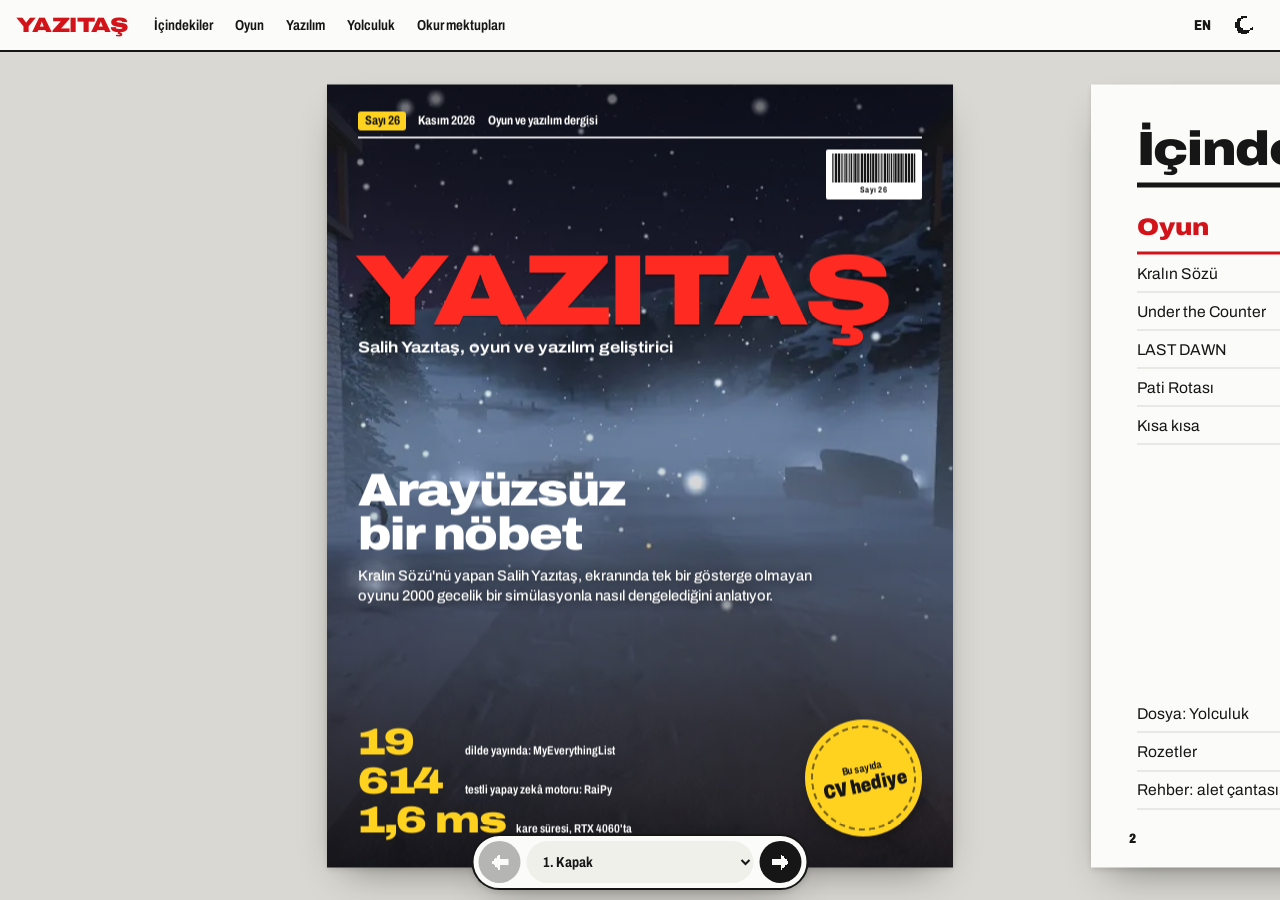
==== commit 9dfe07fc: "Okuyucu: tam ekran sayfalar ve kamera hareketi - 3B sayfa çevirme yerine bütün sayfalar bir masada y" ====
--- a/index.html
+++ b/index.html
@@ -59,7 +59,7 @@
   </div>
 </header>
 
-<main id="main" class="book" aria-label="Dergi sayfaları" data-total="30">
+<main id="main" class="book" aria-label="Dergi sayfaları" data-total="30"><div class="world">
   <section class="page page--cover page--right" id="kapak" data-page="1" aria-label="Sayfa 1: Kapak">
     <div class="page-inner">
       <img class="cover-art" src="/assets/img/kralin-sozu-gate_view.webp" width="1200" height="675" alt="Kralın Sözü: karlı bir gecede iki nöbet kulesi arasındaki kapı" fetchpriority="high">
@@ -654,7 +654,7 @@
         <div class="barcode barcode--back" aria-hidden="true"><svg class="barcode-bars" viewBox="0 0 113 40" preserveAspectRatio="none" aria-hidden="true"><rect x="0" y="0" width="1" height="40"/><rect x="2" y="0" width="1" height="40"/><rect x="4" y="0" width="3" height="40"/><rect x="8" y="0" width="3" height="40"/><rect x="12" y="0" width="1" height="40"/><rect x="14" y="0" width="1" height="40"/><rect x="16" y="0" width="1" height="40"/><rect x="18" y="0" width="2" height="40"/><rect x="21" y="0" width="1" height="40"/><rect x="23" y="0" width="1" height="40"/><rect x="25" y="0" width="2" height="40"/><rect x="28" y="0" width="1" height="40"/><rect x="30" y="0" width="3" height="40"/><rect x="34" y="0" width="2" height="40"/><rect x="37" y="0" width="1" height="40"/><rect x="39" y="0" width="3" height="40"/><rect x="43" y="0" width="3" height="40"/><rect x="47" y="0" width="3" height="40"/><rect x="51" y="0" width="2" height="40"/><rect x="54" y="0" width="3" height="40"/><rect x="58" y="0" width="3" height="40"/><rect x="62" y="0" width="1" height="40"/><rect x="64" y="0" width="1" height="40"/><rect x="66" y="0" width="1" height="40"/><rect x="68" y="0" width="1" height="40"/><rect x="70" y="0" width="3" height="40"/><rect x="74" y="0" width="2" height="40"/><rect x="77" y="0" width="1" height="40"/><rect x="79" y="0" width="2" height="40"/><rect x="82" y="0" width="1" height="40"/><rect x="84" y="0" width="3" height="40"/><rect x="88" y="0" width="3" height="40"/><rect x="92" y="0" width="3" height="40"/><rect x="96" y="0" width="1" height="40"/><rect x="98" y="0" width="3" height="40"/><rect x="102" y="0" width="3" height="40"/><rect x="106" y="0" width="3" height="40"/><rect x="110" y="0" width="2" height="40"/></svg><span>Sayı 26 · Kasım 2026</span></div>
       </div></div>
   </section>
-</main>
+</div></main>
 
 <nav class="pager" aria-label="Dergi sayfaları">
   <button type="button" class="pager-btn" data-prev aria-label="Önceki sayfa" aria-keyshortcuts="ArrowLeft"><svg class="px" viewBox="0 0 12 12" aria-hidden="true" focusable="false"><path d="M5 1h1v1h-1zM4 2h2v1h-2zM3 3h3v1h-3zM2 4h10v1h-10zM1 5h11v1h-11zM1 6h11v1h-11zM2 7h10v1h-10zM3 8h3v1h-3zM4 9h2v1h-2zM5 10h1v1h-1z"/></svg></button>
--- a/assets/css/site.css
+++ b/assets/css/site.css
@@ -118,49 +118,26 @@
 .page-no { font-weight: 900; font-size: calc(13 * var(--u)); color: var(--ink); font-variant-numeric: tabular-nums; }
 html:not(.reader) .page { margin: 0 auto 16px; max-width: 760px; box-shadow: var(--page-shadow); }
 
-/* Telefon: tam ekran sayfalar, sayfa kendi içinde kayar, yatay kaydırınca çevrilir */
-.app body { overflow: hidden; }
-.app .book { height: calc(100dvh - 52px); overflow: hidden; }
-.app .page { position: absolute; inset: 0; overflow-y: auto; overscroll-behavior: contain; }
+/* Okuyucu: bütün sayfalar büyük bir masada yan yana durur, kamera (dünya katmanı) aralarında gezer.
+   Masaüstünde açılım ekranı doldurur; telefonda tek sayfa tam ekrandır. */
+.reader body { overflow: hidden; height: 100dvh; }
+.reader .book { position: fixed; top: 52px; left: 0; right: 0; bottom: 0; overflow: hidden; touch-action: pan-y; }
+.reader .world { position: absolute; left: 0; top: 0; transform-origin: 0 0; will-change: transform; }
+.reader.is-moving .world { pointer-events: none; }
+.reader .page { position: absolute; width: var(--pw); height: var(--ph); box-shadow: var(--page-shadow); }
+.print .page { --u: calc(var(--pw) / 600 * var(--fit, 1)); }
+.print .page-inner { height: 100%; overflow: hidden; padding: calc(40 * var(--u)) calc(44 * var(--u)) calc(56 * var(--u)); }
+/* Sırt gölgesi: açılımın ortasında kâğıt kıvrılır */
+.print[data-view="spread"] .page::after { content: ""; position: absolute; top: 0; bottom: 0; width: 9%; pointer-events: none; z-index: 5; }
+.print[data-view="spread"] .page--left::after { right: 0; background: linear-gradient(90deg, transparent, rgb(0 0 0 / .14)); }
+.print[data-view="spread"] .page--right:not(.page--cover)::after { left: 0; background: linear-gradient(270deg, transparent, rgb(0 0 0 / .16)); }
+/* Telefon: sayfa kendi içinde dikey kayar */
+.app .page { overflow-y: auto; overscroll-behavior: contain; box-shadow: none; }
 .app .page-inner { padding-bottom: calc(24 * var(--u)); }
 /* Telefonda sayfa numarası içeriğin sonunda akar, kayan metnin üstüne binmez */
 .app .page-foot { position: static; padding: calc(10 * var(--u)) calc(22 * var(--u)) calc(96 * var(--u)); }
 .app .page--cover .page-foot, .app .page--back .page-foot { display: none; }
-
-/* Basılı görünüm (masaüstü): gerçek oranlı sayfalar, açılım ya da tek sayfa */
-.print body { overflow: hidden; height: 100dvh; }
-.print .book {
-  --ph: calc(var(--pw) * 1.25);
-  margin: var(--book-top, 16px) auto 0; height: var(--ph);
-  width: calc(var(--pw) * 2); perspective: calc(var(--pw) * 5);
-}
-.print[data-view="single"] .book { width: var(--pw); }
-.print .page {
-  --u: calc(var(--pw) / 600 * var(--fit, 1));
-  position: absolute; top: 0; width: var(--pw); height: var(--ph);
-  box-shadow: var(--page-shadow);
-}
-.print .page-inner { height: 100%; overflow: hidden; padding: calc(40 * var(--u)) calc(44 * var(--u)) calc(56 * var(--u)); }
-.print .page.is-left { left: 0; }
-.print .page.is-right { left: var(--pw); }
-.print[data-view="single"] .page.is-solo { left: 0; }
-.print .page.is-off, .app .page.is-off { visibility: hidden; }
-/* Sırt gölgesi: açılımın ortasında kâğıt kıvrılır */
-.print[data-view="spread"] .page::after { content: ""; position: absolute; top: 0; bottom: 0; width: 9%; pointer-events: none; z-index: 5; }
-.print[data-view="spread"] .page.is-left::after { right: 0; background: linear-gradient(90deg, transparent, rgb(0 0 0 / .14)); }
-.print[data-view="spread"] .page.is-right::after { left: 0; background: linear-gradient(270deg, transparent, rgb(0 0 0 / .16)); }
-.print[data-view="spread"] .page.is-left { border-radius: 3px 0 0 3px; }
-.print[data-view="spread"] .page.is-right { border-radius: 0 3px 3px 0; }
-
-/* Çevrilen yaprak */
-.leaf { position: absolute; top: 0; z-index: 20; transform-style: preserve-3d; pointer-events: none; }
-.leaf-face { position: absolute; inset: 0; backface-visibility: hidden; -webkit-backface-visibility: hidden; overflow: hidden; }
-.leaf-face .page { position: absolute !important; inset: 0; left: 0 !important; visibility: visible !important; box-shadow: none; }
-.leaf-back { transform: rotateY(180deg); }
-.leaf-blank { background: var(--paper); }
-.leaf-shade { position: absolute; inset: 0; z-index: 30; pointer-events: none; opacity: 0; }
-.leaf-front .leaf-shade { background: linear-gradient(90deg, rgb(0 0 0 / .05), rgb(0 0 0 / .35)); }
-.leaf-back .leaf-shade { background: linear-gradient(270deg, rgb(0 0 0 / .05), rgb(0 0 0 / .35)); }
+.app .page--cover .page-inner, .app .page--back .page-inner { min-height: 100%; }
 
 /* ---------- Ortak sayfa öğeleri ---------- */
 .sec--game { --sec: var(--red); }
@@ -189,7 +166,7 @@
 /* ---------- Kapak ---------- */
 .page--cover { background: #0d1018; color: #fff; }
 .page--cover .page-inner { padding: 0; height: 100%; }
-.app .page--cover .page-inner, html:not(.reader) .page--cover .page-inner { min-height: calc(100dvh - 52px); }
+html:not(.reader) .page--cover .page-inner { min-height: calc(100dvh - 52px); }
 .cover-art { position: absolute; inset: 0; width: 100%; height: 100%; object-fit: cover; object-position: 50% 62%; }
 .page--cover .page-inner::after { content: ""; position: absolute; inset: 0; background: linear-gradient(180deg, rgb(8 10 16 / .62) 0%, rgb(8 10 16 / .08) 36%, rgb(8 10 16 / .2) 58%, rgb(8 10 16 / .86) 100%); }
 .cover-inner {
@@ -389,12 +366,13 @@
 #reklam-cv { background: var(--yellow); color: #161616; }
 #reklam-cv .btn--ad { background: #161616; color: #fff; border-color: #161616; }
 .page--ad .page-foot, .page--ad .page-no { color: inherit; }
-.app .page--ad .page-inner, html:not(.reader) .page--ad .page-inner { min-height: 80dvh; }
+.app .page--ad .page-inner { min-height: 100%; }
+html:not(.reader) .page--ad .page-inner { min-height: 80dvh; }
 
 /* ---------- Arka kapak ---------- */
 .page--back { background: #161616; color: #f3f2ee; }
 .page--back .page-inner { justify-content: space-between; }
-.print .page--back .page-inner, .app .page--back .page-inner { height: 100%; }
+.reader .page--back .page-inner { height: 100%; }
 .back-mast { font-weight: 900; font-stretch: var(--w-mast); font-size: calc(44 * var(--u)); letter-spacing: -.04em; color: #ff2a22; line-height: .9; }
 .back-title { font-weight: 900; font-stretch: var(--w-head); font-size: calc(54 * var(--u)); line-height: .95; letter-spacing: -.03em; margin-top: auto; }
 .back-next { display: grid; gap: calc(8 * var(--u)); }
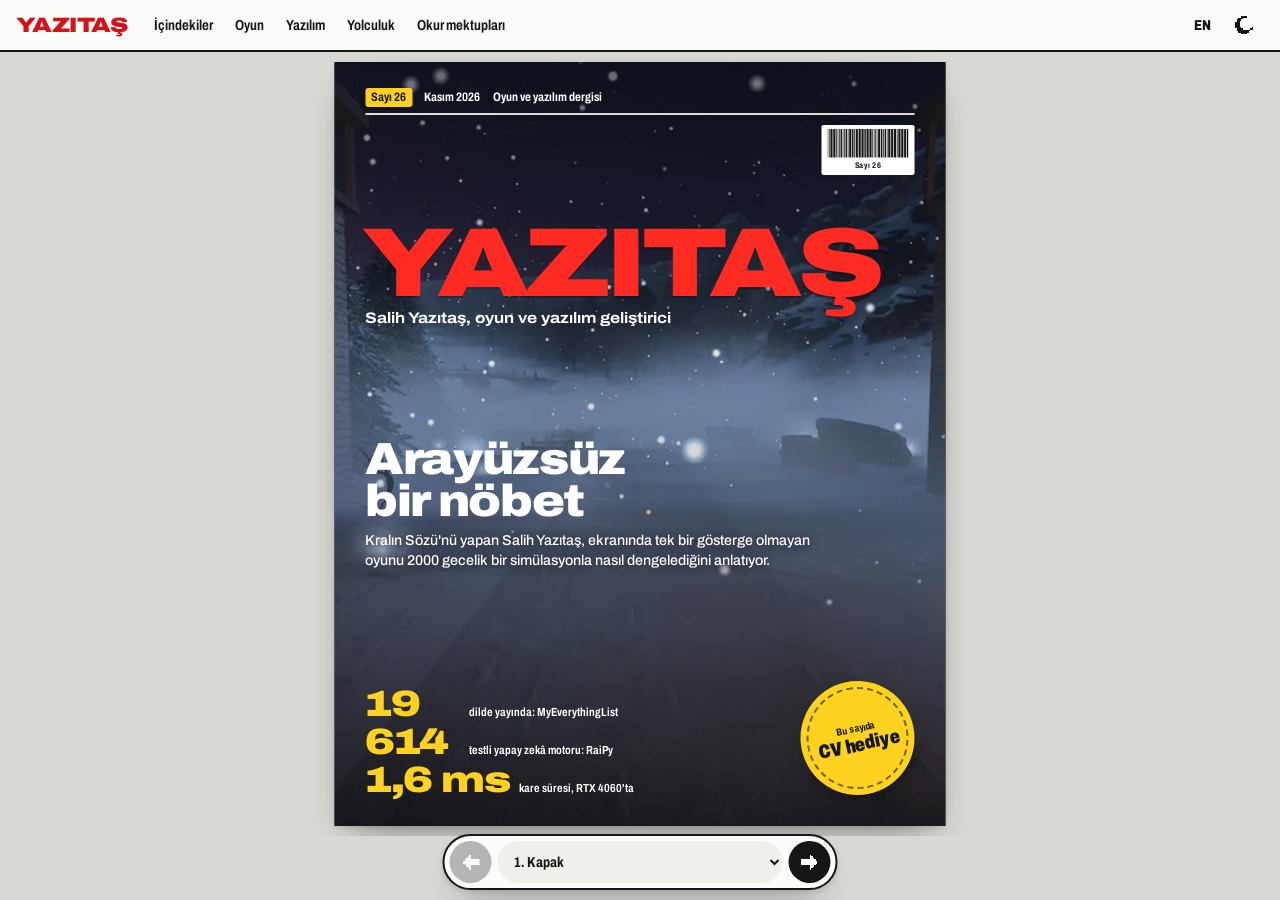
==== commit 599a09e2: "Okuyucu: 18 sayfa, ikili proje sayfaları ve tam ekran sayfa çevirme - Bölüm açılışları ve reklamlar " ====
--- a/index.html
+++ b/index.html
@@ -59,7 +59,7 @@
   </div>
 </header>
 
-<main id="main" class="book" aria-label="Dergi sayfaları" data-total="30"><div class="world">
+<main id="main" class="book" aria-label="Dergi sayfaları" data-total="18"><div class="world">
   <section class="page page--cover page--right" id="kapak" data-page="1" aria-label="Sayfa 1: Kapak">
     <div class="page-inner">
       <img class="cover-art" src="/assets/img/kralin-sozu-gate_view.webp" width="1200" height="675" alt="Kralın Sözü: karlı bir gecede iki nöbet kulesi arasındaki kapı" fetchpriority="high">
@@ -87,33 +87,33 @@
           <li class="toc-group">
             <a class="toc-sec" href="#oyun"><span>Oyun</span><span class="toc-pg">4</span></a>
             <ul>
-              <li><a href="#kralin-sozu"><span lang="tr">Kralın Sözü</span><span class="toc-pg">6</span></a></li>
-              <li><a href="#under-the-counter"><span lang="en">Under the Counter</span><span class="toc-pg">8</span></a></li>
-              <li><a href="#last-dawn"><span lang="en">LAST DAWN</span><span class="toc-pg">9</span></a></li>
-              <li><a href="#pati-rotasi"><span lang="tr">Pati Rotası</span><span class="toc-pg">10</span></a></li>
-              <li><a href="#oyun-kisa"><span>Kısa kısa</span><span class="toc-pg">11</span></a></li>
+              <li><a href="#kralin-sozu"><span lang="tr">Kralın Sözü</span><span class="toc-pg">4</span></a></li>
+              <li><a href="#under-the-counter"><span lang="en">Under the Counter</span><span class="toc-pg">6</span></a></li>
+              <li><a href="#last-dawn"><span lang="en">LAST DAWN</span><span class="toc-pg">6</span></a></li>
+              <li><a href="#pati-rotasi"><span lang="tr">Pati Rotası</span><span class="toc-pg">7</span></a></li>
+              <li><a href="#oyun-kisa"><span>Kısa kısa</span><span class="toc-pg">7</span></a></li>
             </ul>
           </li>
         
           <li class="toc-group">
-            <a class="toc-sec" href="#yazilim"><span>Yazılım</span><span class="toc-pg">12</span></a>
+            <a class="toc-sec" href="#yazilim"><span>Yazılım</span><span class="toc-pg">8</span></a>
             <ul>
-              <li><a href="#myeverythinglist"><span lang="en">MyEverythingList</span><span class="toc-pg">14</span></a></li>
-              <li><a href="#nerobot"><span lang="en">NeRoBoT</span><span class="toc-pg">16</span></a></li>
-              <li><a href="#raipy"><span lang="en">RaiPy</span><span class="toc-pg">17</span></a></li>
-              <li><a href="#parsel"><span lang="tr">Parsel</span><span class="toc-pg">18</span></a></li>
-              <li><a href="#heren-agent"><span lang="en">Heren Agent</span><span class="toc-pg">19</span></a></li>
-              <li><a href="#kafe-finans"><span lang="en">Kafe Finans</span><span class="toc-pg">20</span></a></li>
-              <li><a href="#truva-arabirimi"><span lang="tr">Truva–Akınsoft arabirimi</span><span class="toc-pg">21</span></a></li>
-              <li><a href="#yazilim-kisa"><span>Kısa kısa</span><span class="toc-pg">22</span></a></li>
+              <li><a href="#myeverythinglist"><span lang="en">MyEverythingList</span><span class="toc-pg">8</span></a></li>
+              <li><a href="#nerobot"><span lang="en">NeRoBoT</span><span class="toc-pg">10</span></a></li>
+              <li><a href="#raipy"><span lang="en">RaiPy</span><span class="toc-pg">10</span></a></li>
+              <li><a href="#parsel"><span lang="tr">Parsel</span><span class="toc-pg">11</span></a></li>
+              <li><a href="#heren-agent"><span lang="en">Heren Agent</span><span class="toc-pg">11</span></a></li>
+              <li><a href="#kafe-finans"><span lang="en">Kafe Finans</span><span class="toc-pg">12</span></a></li>
+              <li><a href="#truva-arabirimi"><span lang="tr">Truva–Akınsoft arabirimi</span><span class="toc-pg">12</span></a></li>
+              <li><a href="#yazilim-kisa"><span>Kısa kısa</span><span class="toc-pg">13</span></a></li>
             </ul>
           </li>
         <li class="toc-group toc-group--misc"><ul>
-          <li><a href="#yolculuk"><span>Dosya: Yolculuk</span><span class="toc-pg">24</span></a></li>
-          <li><a href="#rozetler"><span>Rozetler</span><span class="toc-pg">26</span></a></li>
-          <li><a href="#rehber"><span>Rehber: alet çantası</span><span class="toc-pg">27</span></a></li>
-          <li><a href="#mektup"><span>Okur mektupları</span><span class="toc-pg">28</span></a></li>
-          <li><a href="#kunye"><span>Künye</span><span class="toc-pg">29</span></a></li>
+          <li><a href="#yolculuk"><span>Dosya: Yolculuk</span><span class="toc-pg">14</span></a></li>
+          <li><a href="#rozetler"><span>Rozetler</span><span class="toc-pg">15</span></a></li>
+          <li><a href="#rehber"><span>Rehber: alet çantası</span><span class="toc-pg">16</span></a></li>
+          <li><a href="#mektup"><span>Okur mektupları</span><span class="toc-pg">17</span></a></li>
+          <li><a href="#kunye"><span>Künye</span><span class="toc-pg">3</span></a></li>
         </ul></li>
       </ol></div>
     <footer class="page-foot" aria-hidden="true"><span class="page-run" translate="no">YAZITAŞ · Kasım 2026</span><span class="page-no">2</span></footer>
@@ -126,39 +126,23 @@
       <p class="editor-sign">Salih Yazıtaş, genel yayın yönetmeni</p>
       <p class="editor-cv">
         <a class="btn btn--solid" href="/cv/Salih_Yazitas_CV_TR.pdf" download><svg class="px" viewBox="0 0 12 12" aria-hidden="true" focusable="false"><path d="M5 0h2v1h-2zM5 1h2v1h-2zM5 2h2v1h-2zM5 3h2v1h-2zM2 4h8v1h-8zM3 5h6v1h-6zM4 6h4v1h-4zM5 7h2v1h-2zM0 9h1v1h-1zM11 9h1v1h-1zM0 10h1v1h-1zM11 10h1v1h-1zM0 11h12v1h-12z"/></svg><span>CV'yi indir, Türkçe PDF</span></a>
-      </p></div>
+      </p>
+      <section class="imprint-box" aria-labelledby="kunye-h">
+        <h3 class="imprint-title" id="kunye-h">Künye</h3>
+        <dl class="imprint"><div><dt>Sahibi ve genel yayın yönetmeni</dt><dd>Salih Yazıtaş</dd></div><div><dt>Yazı işleri, kod ve tasarım</dt><dd>Salih Yazıtaş</dd></div><div><dt>Yayınevi</dt><dd>Volpen, Çanakkale</dd></div><div><dt>Okul</dt><dd>ÇOMÜ, Oyun Geliştirme ve Programlama, 2. sınıf</dd></div><div><dt>Diller</dt><dd>Türkçe (ana dil), İngilizce (teknik)</dd></div><div><dt>Baskı</dt><dd>GitHub Pages</dd></div></dl>
+        <p class="imprint-hint">Bu dergi elle dizildi: çerçeve yok, izleyici yok. Gizli rozet için: ↑ ↑ ↓ ↓ ← → ← → B A</p>
+      </section></div>
     <footer class="page-foot" aria-hidden="true"><span class="page-run" translate="no">YAZITAŞ · Kasım 2026</span><span class="page-no">3</span></footer>
   </section>
-  <section class="page page--opener sec--game page--left" id="oyun" data-page="4" aria-label="Sayfa 4: Oyun">
-    <div class="page-inner">
-      <h2 class="opener-title">Oyun</h2>
-      <p class="opener-deck">Unity ve C# ile yaptığım oyunlar: tek başıma, ekiple ve jamlerde.</p>
-      <div class="opener-list">
-        <p class="opener-list-h">Bu bölümde</p>
-        <ul><li><a href="#kralin-sozu"><span lang="tr" translate="no">Kralın Sözü</span><span class="toc-pg">6</span></a></li><li><a href="#under-the-counter"><span lang="en" translate="no">Under the Counter</span><span class="toc-pg">8</span></a></li><li><a href="#last-dawn"><span lang="en" translate="no">LAST DAWN</span><span class="toc-pg">9</span></a></li><li><a href="#pati-rotasi"><span lang="tr" translate="no">Pati Rotası</span><span class="toc-pg">10</span></a></li>
-          <li><a href="#oyun-kisa"><span>Kısa kısa: jam ve ekip oyunları</span><span class="toc-pg">11</span></a></li>
-        </ul>
-      </div></div>
-    <footer class="page-foot" aria-hidden="true"><span class="page-run" translate="no">YAZITAŞ · Kasım 2026</span><span class="page-no">4</span></footer>
-  </section>
-  <section class="page page--ad page--right" id="reklam-volpen" data-page="5" aria-label="Sayfa 5: Reklam: Volpen">
-    <div class="page-inner">
-      <p class="ad-tag">Reklam</p>
-      
-      <p class="ad-title" translate="no">Volpen</p>
-      <p class="ad-line">Oyun, yazılım ve tasarım. Bir tilkinin peşinde.</p>
-      <p class="ad-small">Velox: PC oyun · Lagopus: yazılım · Zerda: mobil oyun</p>
-      <p class="ad-cta"><a class="btn btn--ad" href="https://salihyzts.github.io/VolpenWeb/" target="_blank" rel="noopener">Siteyi aç<svg class="px px--ext" viewBox="0 0 12 12" aria-hidden="true" focusable="false"><path d="M6 0h6v1h-6zM10 1h2v1h-2zM9 2h1v1h-1zM11 2h1v1h-1zM8 3h1v1h-1zM11 3h1v1h-1zM7 4h1v1h-1zM11 4h1v1h-1zM6 5h1v1h-1zM5 6h1v1h-1zM4 7h1v1h-1z"/></svg><span class="sr">(yeni sekmede açılır)</span></a></p></div>
-    <footer class="page-foot" aria-hidden="true"><span class="page-run" translate="no">YAZITAŞ · Kasım 2026</span><span class="page-no">5</span></footer>
-  </section>
-  <section class="page page--feature-a sec--game page--left" id="kralin-sozu" data-page="6" aria-label="Sayfa 6: Kralın Sözü">
-    <div class="page-inner">
+  <section class="page page--feature-a sec--game page--left" id="kralin-sozu" data-page="4" aria-label="Sayfa 4: Kralın Sözü">
+    <div class="page-inner">
+      <header class="sec-band" id="oyun"><h2 class="sec-band-title">Oyun</h2><p class="sec-band-deck">Unity ve C# ile yaptığım oyunlar: tek başıma, ekiple ve jamlerde.</p></header>
       <div class="fa-art"><img src="/assets/img/kralin-sozu-gate_view.webp" width="1200" height="675" alt="Kralın Sözü: karlı bir gecede iki nöbet kulesi arasındaki kapı" loading="lazy" decoding="async"></div>
       <div class="fa-head"><h3 class="rv-title" translate="no" lang="tr">Kralın Sözü</h3><p class="rv-deck">Bir halk hikâyesinden uyarlanan, ekranda hiç arayüz olmayan birinci şahıs nöbet oyunu. Kralın unuttuğu nöbetçi sensin; üç kış gecesi boyunca kapıyı tutuyorsun.</p></div>
       <ul class="rv-gallery"><li><img src="/assets/img/kralin-sozu-papers.webp" width="1200" height="675" alt="Ziyaretçinin belgelerini inceleme" loading="lazy" decoding="async"></li><li><img src="/assets/img/kralin-sozu-wolves.webp" width="1200" height="675" alt="Karanlıkta yaklaşan kurtlar" loading="lazy" decoding="async"></li><li><img src="/assets/img/kralin-sozu-king_promise.webp" width="1200" height="675" alt="Kralın söz verdiği an" loading="lazy" decoding="async"></li></ul></div>
-    <footer class="page-foot" aria-hidden="true"><span class="page-run" translate="no">YAZITAŞ · Kasım 2026</span><span class="page-no">6</span></footer>
-  </section>
-  <section class="page page--feature-b sec--game page--right" id="kralin-sozu-2" data-page="7" aria-label="Sayfa 7: Kralın Sözü (2)">
+    <footer class="page-foot" aria-hidden="true"><span class="page-run" translate="no">YAZITAŞ · Kasım 2026</span><span class="page-no">4</span></footer>
+  </section>
+  <section class="page page--feature-b sec--game page--right" id="kralin-sozu-2" data-page="5" aria-label="Sayfa 5: Kralın Sözü (2)">
     <div class="page-inner"><div class="rv-body"><p>Sahnenin tamamı kodla kuruluyor. Kuralları Unity'den bağımsız bir çekirdekte yazdım.</p><p>Oyunu 2000 gecelik bir denge simülasyonuyla ayarladım; ekran açmadan çalışan test botları var.</p></div>
           <aside class="spec" aria-label="Künye: Kralın Sözü">
             <p class="spec-h">Künye</p>
@@ -171,10 +155,12 @@
             <dl class="spec-nums"><div><dt>Gece</dt><dd>3</dd></div><div><dt>Ziyaretçi türü</dt><dd>17</dd></div><div><dt>Son</dt><dd>10</dd></div><div><dt>Denge simülasyonu</dt><dd>2000 gece</dd></div><div><dt>Kare süresi (RTX 4060, 1080p)</dt><dd>1,6 ms</dd></div></dl>
           </aside>
           <p class="rv-links"><a class="btn btn--solid" href="https://salihyzts.itch.io/kralin-sozu" target="_blank" rel="noopener">itch.io'da oyna<svg class="px px--ext" viewBox="0 0 12 12" aria-hidden="true" focusable="false"><path d="M6 0h6v1h-6zM10 1h2v1h-2zM9 2h1v1h-1zM11 2h1v1h-1zM8 3h1v1h-1zM11 3h1v1h-1zM7 4h1v1h-1zM11 4h1v1h-1zM6 5h1v1h-1zM5 6h1v1h-1zM4 7h1v1h-1z"/></svg><span class="sr">(yeni sekmede açılır)</span></a><a class="btn" href="https://github.com/SalihYzts/kralin-sozu" target="_blank" rel="noopener">Kaynak kod<svg class="px px--ext" viewBox="0 0 12 12" aria-hidden="true" focusable="false"><path d="M6 0h6v1h-6zM10 1h2v1h-2zM9 2h1v1h-1zM11 2h1v1h-1zM8 3h1v1h-1zM11 3h1v1h-1zM7 4h1v1h-1zM11 4h1v1h-1zM6 5h1v1h-1zM5 6h1v1h-1zM4 7h1v1h-1z"/></svg><span class="sr">(yeni sekmede açılır)</span></a></p></div>
-    <footer class="page-foot" aria-hidden="true"><span class="page-run" translate="no">YAZITAŞ · Kasım 2026</span><span class="page-no">7</span></footer>
-  </section>
-  <section class="page page--review page--review-a sec--game has-art page--left" id="under-the-counter" data-page="8" aria-label="Sayfa 8: Under the Counter">
-    <div class="page-inner"><div class="rv-frame"><div class="rv-art"><svg class="art" viewBox="0 0 320 200" role="img" aria-label="Dükkân tezgâhı, CD'ler ve şüphe göstergesi çizimi">
+    <footer class="page-foot" aria-hidden="true"><span class="page-run" translate="no">YAZITAŞ · Kasım 2026</span><span class="page-no">5</span></footer>
+  </section>
+  <section class="page page--duo sec--game page--left" id="oyun-1" data-page="6" aria-label="Sayfa 6: Under the Counter, LAST DAWN">
+    <div class="page-inner">
+      <article class="duo" id="under-the-counter" aria-labelledby="under-the-counter-h">
+        <div class="rv-frame duo-frame"><div class="rv-art"><svg class="art" viewBox="0 0 320 200" role="img" aria-label="Dükkân tezgâhı, CD'ler ve şüphe göstergesi çizimi">
       <g fill="none" stroke="currentColor" stroke-width="2">
         <path d="M20 150h280M20 150v34M300 150v34M40 120h240v30H40z"/>
         <circle cx="96" cy="96" r="24"/><circle cx="96" cy="96" r="5"/>
@@ -185,129 +171,118 @@
       <path d="M32 26h78v10H32z" fill="currentColor"/>
       <text x="160" y="35" fill="currentColor" font-family="IBM Plex Mono, monospace" font-size="11">ŞÜPHE</text>
       <text x="196" y="138" fill="currentColor" font-family="IBM Plex Mono, monospace" font-size="11">₺ 2000s</text>
-    </svg></div></div><h3 class="rv-title" translate="no" lang="en">Under the Counter</h3><p class="rv-deck">2000'lerde korsan CD satan küçük bir dükkânı işlettiğin, kara mizahlı birinci şahıs dükkân simülasyonu. Hedef: Steam Next Fest demosu.</p><div class="rv-cols"><div class="rv-body"><p>Ekonomiyi, sabrı tükenen müşterileri, şüphe göstergesine bağlı polis baskınlarını, çökmeye dayanıklı kaydı ve TR/EN yerelleştirmeyi yazdım. Ekipteki commit'lerin çoğu benim.</p></div>
-          <aside class="spec" aria-label="Künye: Under the Counter">
-            <p class="spec-h">Künye</p>
-            <dl class="spec-list">
-              <div><dt>Tür ve rol</dt><dd>Ekip oyunu, baş programcı</dd></div>
-              <div><dt>Tarih</dt><dd>Temmuz 2026'dan beri</dd></div>
-              <div><dt>Teknoloji</dt><dd>Unity 6, URP, NavMesh, Input System, C#</dd></div>
-            </dl>
-            <p class="spec-h">Rakamlarla</p>
-            <dl class="spec-nums"><div><dt>Çalışma zamanı script'i</dt><dd>88</dd></div><div><dt>Editör aracı</dt><dd>28</dd></div></dl>
-          </aside></div></div>
-    <footer class="page-foot" aria-hidden="true"><span class="page-run" translate="no">YAZITAŞ · Kasım 2026</span><span class="page-no">8</span></footer>
-  </section>
-  <section class="page page--review page--review-b sec--game page--right" id="last-dawn" data-page="9" aria-label="Sayfa 9: LAST DAWN">
-    <div class="page-inner"><h3 class="rv-title" translate="no" lang="en">LAST DAWN</h3><p class="rv-deck">Kıyamet sonrası bir dünyada gündüz yağmaya çıkıp gece üssünü savunduğun, hayatta kalma ile üs kurmayı birleştiren bir PC oyunu.</p><div class="rv-frame"><img src="/assets/img/last-dawn.webp" width="960" height="600" alt="LAST DAWN tanıtım sitesinin ana ekranı" loading="lazy" decoding="async"></div><div class="rv-cols"><div class="rv-body"><p>Projede yazılım ve pazarlamadan sorumluyum. Gündüz/gece düğmesiyle bütün paleti değiştiren tanıtım sitesini ben yaptım.</p></div>
-          <aside class="spec" aria-label="Künye: LAST DAWN">
-            <p class="spec-h">Künye</p>
-            <dl class="spec-list">
-              <div><dt>Tür ve rol</dt><dd>Volpen ekip oyunu, yazılım ve pazarlama</dd></div>
-              <div><dt>Tarih</dt><dd>Geliştiriliyor</dd></div>
-              <div><dt>Teknoloji</dt><dd>Unity, C#, HTML, CSS</dd></div>
-            </dl>
-            
-          </aside></div>
-          <p class="rv-links"><a class="btn btn--solid" href="https://salihyzts.github.io/Last-Down-WEB/" target="_blank" rel="noopener">Siteyi aç<svg class="px px--ext" viewBox="0 0 12 12" aria-hidden="true" focusable="false"><path d="M6 0h6v1h-6zM10 1h2v1h-2zM9 2h1v1h-1zM11 2h1v1h-1zM8 3h1v1h-1zM11 3h1v1h-1zM7 4h1v1h-1zM11 4h1v1h-1zM6 5h1v1h-1zM5 6h1v1h-1zM4 7h1v1h-1z"/></svg><span class="sr">(yeni sekmede açılır)</span></a></p></div>
-    <footer class="page-foot" aria-hidden="true"><span class="page-run" translate="no">YAZITAŞ · Kasım 2026</span><span class="page-no">9</span></footer>
-  </section>
-  <section class="page page--review page--review-a sec--game page--left" id="pati-rotasi" data-page="10" aria-label="Sayfa 10: Pati Rotası">
-    <div class="page-inner"><div class="rv-frame"><img src="/assets/img/pati-rotasi.webp" width="960" height="748" alt="Pati Rotası tanıtım ekranı ve iki telefon görüntüsü" loading="lazy" decoding="async"></div><h3 class="rv-title" translate="no" lang="tr">Pati Rotası</h3><p class="rv-deck">Yürüyüşü teşvik eden mobil oyun. Sokak kedilerini fotoğraflayıp koleksiyon yapıyorsun, haritadaki sis yürüdükçe açılıyor, adımların barınaklar için mama puanına dönüşüyor.</p><div class="rv-cols">
-          <aside class="spec" aria-label="Künye: Pati Rotası">
-            <p class="spec-h">Künye</p>
-            <dl class="spec-list">
-              <div><dt>Tür ve rol</dt><dd>Mobil oyun</dd></div>
-              <div><dt>Tarih</dt><dd>2026</dd></div>
-              <div><dt>Teknoloji</dt><dd>Expo, React Native, Leaflet</dd></div>
-            </dl>
-            
-          </aside></div>
-          <p class="rv-links"><a class="btn btn--solid" href="https://github.com/SalihYzts/pati-rotasi" target="_blank" rel="noopener">Kaynak kod<svg class="px px--ext" viewBox="0 0 12 12" aria-hidden="true" focusable="false"><path d="M6 0h6v1h-6zM10 1h2v1h-2zM9 2h1v1h-1zM11 2h1v1h-1zM8 3h1v1h-1zM11 3h1v1h-1zM7 4h1v1h-1zM11 4h1v1h-1zM6 5h1v1h-1zM5 6h1v1h-1zM4 7h1v1h-1z"/></svg><span class="sr">(yeni sekmede açılır)</span></a></p></div>
-    <footer class="page-foot" aria-hidden="true"><span class="page-run" translate="no">YAZITAŞ · Kasım 2026</span><span class="page-no">10</span></footer>
-  </section>
-  <section class="page page--briefs sec--game page--right" id="oyun-kisa" data-page="11" aria-label="Sayfa 11: Kısa kısa: jam ve ekip oyunları">
-    <div class="page-inner">
-      <h3 class="briefs-title">Kısa kısa: jam ve ekip oyunları</h3>
-      <ul class="brief-list">
+    </svg></div></div>
+        <div class="duo-text">
+          <h3 class="rv-title" id="under-the-counter-h" translate="no" lang="en">Under the Counter</h3>
+          <p class="duo-meta">Ekip oyunu, baş programcı, Temmuz 2026'dan beri</p>
+          <p class="rv-deck">2000'lerde korsan CD satan küçük bir dükkânı işlettiğin, kara mizahlı birinci şahıs dükkân simülasyonu. Hedef: Steam Next Fest demosu.</p>
+          <div class="rv-body"><p>Ekonomiyi, sabrı tükenen müşterileri, şüphe göstergesine bağlı polis baskınlarını, çökmeye dayanıklı kaydı ve TR/EN yerelleştirmeyi yazdım. Ekipteki commit'lerin çoğu benim.</p></div>
+          <ul class="duo-stats" aria-label="Rakamlarla"><li><b>88</b> Çalışma zamanı script'i</li><li><b>28</b> Editör aracı</li></ul>
+          <p class="duo-tech">Unity 6, URP, NavMesh, Input System, C#</p>
+          
+        </div>
+      </article>
+      <article class="duo" id="last-dawn" aria-labelledby="last-dawn-h">
+        <div class="rv-frame duo-frame"><img src="/assets/img/last-dawn.webp" width="960" height="600" alt="LAST DAWN tanıtım sitesinin ana ekranı" loading="lazy" decoding="async"></div>
+        <div class="duo-text">
+          <h3 class="rv-title" id="last-dawn-h" translate="no" lang="en">LAST DAWN</h3>
+          <p class="duo-meta">Volpen ekip oyunu, yazılım ve pazarlama, Geliştiriliyor</p>
+          <p class="rv-deck">Kıyamet sonrası bir dünyada gündüz yağmaya çıkıp gece üssünü savunduğun, hayatta kalma ile üs kurmayı birleştiren bir PC oyunu.</p>
+          <div class="rv-body"><p>Projede yazılım ve pazarlamadan sorumluyum. Gündüz/gece düğmesiyle bütün paleti değiştiren tanıtım sitesini ben yaptım.</p></div>
+          
+          <p class="duo-tech">Unity, C#, HTML, CSS</p>
+          
+          <p class="rv-links"><a class="btn btn--solid" href="https://salihyzts.github.io/Last-Down-WEB/" target="_blank" rel="noopener">Siteyi aç<svg class="px px--ext" viewBox="0 0 12 12" aria-hidden="true" focusable="false"><path d="M6 0h6v1h-6zM10 1h2v1h-2zM9 2h1v1h-1zM11 2h1v1h-1zM8 3h1v1h-1zM11 3h1v1h-1zM7 4h1v1h-1zM11 4h1v1h-1zM6 5h1v1h-1zM5 6h1v1h-1zM4 7h1v1h-1z"/></svg><span class="sr">(yeni sekmede açılır)</span></a></p>
+        </div>
+      </article></div>
+    <footer class="page-foot" aria-hidden="true"><span class="page-run" translate="no">YAZITAŞ · Kasım 2026</span><span class="page-no">6</span></footer>
+  </section>
+  <section class="page page--duo sec--game page--duo-briefs page--right" id="oyun-2" data-page="7" aria-label="Sayfa 7: Pati Rotası, Kısa kısa: jam ve ekip oyunları">
+    <div class="page-inner">
+      <article class="duo" id="pati-rotasi" aria-labelledby="pati-rotasi-h">
+        <div class="rv-frame duo-frame"><img src="/assets/img/pati-rotasi.webp" width="960" height="748" alt="Pati Rotası tanıtım ekranı ve iki telefon görüntüsü" loading="lazy" decoding="async"></div>
+        <div class="duo-text">
+          <h3 class="rv-title" id="pati-rotasi-h" translate="no" lang="tr">Pati Rotası</h3>
+          <p class="duo-meta">Mobil oyun, 2026</p>
+          <p class="rv-deck">Yürüyüşü teşvik eden mobil oyun. Sokak kedilerini fotoğraflayıp koleksiyon yapıyorsun, haritadaki sis yürüdükçe açılıyor, adımların barınaklar için mama puanına dönüşüyor.</p>
+          
+          
+          <p class="duo-tech">Expo, React Native, Leaflet</p>
+          
+          <p class="rv-links"><a class="btn btn--solid" href="https://github.com/SalihYzts/pati-rotasi" target="_blank" rel="noopener">Kaynak kod<svg class="px px--ext" viewBox="0 0 12 12" aria-hidden="true" focusable="false"><path d="M6 0h6v1h-6zM10 1h2v1h-2zM9 2h1v1h-1zM11 2h1v1h-1zM8 3h1v1h-1zM11 3h1v1h-1zM7 4h1v1h-1zM11 4h1v1h-1zM6 5h1v1h-1zM5 6h1v1h-1zM4 7h1v1h-1z"/></svg><span class="sr">(yeni sekmede açılır)</span></a></p>
+        </div>
+      </article>
+      <section class="duo-briefs" aria-labelledby="oyun-kisa-h">
+        <h3 class="briefs-title" id="oyun-kisa-h">Kısa kısa: jam ve ekip oyunları</h3>
+        <ul class="brief-list brief-list--rows">
         <li class="brief" id="lets-cook-a-mask">
           <div class="brief-frame"><img src="/assets/img/lets-cook-a-mask.webp" width="960" height="600" alt="Let's Cook a Mask logosu: tavada iki tiyatro maskesi" loading="lazy" decoding="async"></div>
-          <h4 class="brief-title" translate="no" lang="en">Let's Cook a Mask</h4>
-          
-          <p class="brief-meta">Global Game Jam 2026, ekip oyunu, 2026</p>
-          <p class="brief-pitch">Yüzlerin gizlendiği bir dünyada kimlik ustasısın: müşterilerin fısıltılarını dinleyip istedikleri gücü veren maskeyi pişiriyorsun.</p>
-          <p class="brief-links"><a href="https://ew0ue.itch.io/lets-cook-a-mask" target="_blank" rel="noopener">itch.io'da oyna<svg class="px px--ext" viewBox="0 0 12 12" aria-hidden="true" focusable="false"><path d="M6 0h6v1h-6zM10 1h2v1h-2zM9 2h1v1h-1zM11 2h1v1h-1zM8 3h1v1h-1zM11 3h1v1h-1zM7 4h1v1h-1zM11 4h1v1h-1zM6 5h1v1h-1zM5 6h1v1h-1zM4 7h1v1h-1z"/></svg><span class="sr">(yeni sekmede açılır)</span></a><a href="https://github.com/SalihYzts/GGJ-2026-BUG-Ne-Yapsak-Yahu" target="_blank" rel="noopener">Kaynak kod<svg class="px px--ext" viewBox="0 0 12 12" aria-hidden="true" focusable="false"><path d="M6 0h6v1h-6zM10 1h2v1h-2zM9 2h1v1h-1zM11 2h1v1h-1zM8 3h1v1h-1zM11 3h1v1h-1zM7 4h1v1h-1zM11 4h1v1h-1zM6 5h1v1h-1zM5 6h1v1h-1zM4 7h1v1h-1z"/></svg><span class="sr">(yeni sekmede açılır)</span></a></p>
+          <div class="brief-text">
+            <h4 class="brief-title" translate="no" lang="en">Let's Cook a Mask</h4>
+            
+            <p class="brief-meta">Global Game Jam 2026, ekip oyunu, 2026</p>
+            <p class="brief-pitch">Yüzlerin gizlendiği bir dünyada kimlik ustasısın: müşterilerin fısıltılarını dinleyip istedikleri gücü veren maskeyi pişiriyorsun.</p>
+            <p class="brief-links"><a href="https://ew0ue.itch.io/lets-cook-a-mask" target="_blank" rel="noopener">itch.io'da oyna<svg class="px px--ext" viewBox="0 0 12 12" aria-hidden="true" focusable="false"><path d="M6 0h6v1h-6zM10 1h2v1h-2zM9 2h1v1h-1zM11 2h1v1h-1zM8 3h1v1h-1zM11 3h1v1h-1zM7 4h1v1h-1zM11 4h1v1h-1zM6 5h1v1h-1zM5 6h1v1h-1zM4 7h1v1h-1z"/></svg><span class="sr">(yeni sekmede açılır)</span></a><a href="https://github.com/SalihYzts/GGJ-2026-BUG-Ne-Yapsak-Yahu" target="_blank" rel="noopener">Kaynak kod<svg class="px px--ext" viewBox="0 0 12 12" aria-hidden="true" focusable="false"><path d="M6 0h6v1h-6zM10 1h2v1h-2zM9 2h1v1h-1zM11 2h1v1h-1zM8 3h1v1h-1zM11 3h1v1h-1zM7 4h1v1h-1zM11 4h1v1h-1zM6 5h1v1h-1zM5 6h1v1h-1zM4 7h1v1h-1z"/></svg><span class="sr">(yeni sekmede açılır)</span></a></p>
+          </div>
         </li>
         <li class="brief" id="the-rolling-pizz">
           <div class="brief-frame"><img src="/assets/img/the-rolling-pizz.webp" width="960" height="600" alt="The Rolling Pizz: renkli binalar arasında yuvarlanan pizza" loading="lazy" decoding="async"></div>
-          <h4 class="brief-title" translate="no" lang="en">The Rolling Pizz</h4>
-          
-          <p class="brief-meta">Yıldız Jam 2026, Unity geliştirici, 2026</p>
-          <p class="brief-pitch">Masada uyurken ortadan ikiye kesilen bir pizzayı kaçırıyorsun; bazı engelleri bütün, bazılarını iki yarım hâlinde geçmen gerekiyor. Kozalak Çamları ekibinde oyunu Unity'de programladım.</p>
-          <p class="brief-links"><a href="https://tce81.itch.io/the-rolling-pizz" target="_blank" rel="noopener">itch.io'da oyna<svg class="px px--ext" viewBox="0 0 12 12" aria-hidden="true" focusable="false"><path d="M6 0h6v1h-6zM10 1h2v1h-2zM9 2h1v1h-1zM11 2h1v1h-1zM8 3h1v1h-1zM11 3h1v1h-1zM7 4h1v1h-1zM11 4h1v1h-1zM6 5h1v1h-1zM5 6h1v1h-1zM4 7h1v1h-1z"/></svg><span class="sr">(yeni sekmede açılır)</span></a></p>
+          <div class="brief-text">
+            <h4 class="brief-title" translate="no" lang="en">The Rolling Pizz</h4>
+            
+            <p class="brief-meta">Yıldız Jam 2026, Unity geliştirici, 2026</p>
+            <p class="brief-pitch">Masada uyurken ortadan ikiye kesilen bir pizzayı kaçırıyorsun; bazı engelleri bütün, bazılarını iki yarım hâlinde geçmen gerekiyor. Kozalak Çamları ekibinde oyunu Unity'de programladım.</p>
+            <p class="brief-links"><a href="https://tce81.itch.io/the-rolling-pizz" target="_blank" rel="noopener">itch.io'da oyna<svg class="px px--ext" viewBox="0 0 12 12" aria-hidden="true" focusable="false"><path d="M6 0h6v1h-6zM10 1h2v1h-2zM9 2h1v1h-1zM11 2h1v1h-1zM8 3h1v1h-1zM11 3h1v1h-1zM7 4h1v1h-1zM11 4h1v1h-1zM6 5h1v1h-1zM5 6h1v1h-1zM4 7h1v1h-1z"/></svg><span class="sr">(yeni sekmede açılır)</span></a></p>
+          </div>
         </li>
         <li class="brief" id="agaclastirilmis-elma">
           <div class="brief-frame"><img src="/assets/img/agaclastirilmis-elma.webp" width="960" height="600" alt="Ağaçlaştırılmış Elma: elmalı turta bekleyen tilki ve yaşlı kadın çizimi" loading="lazy" decoding="async"></div>
-          <h4 class="brief-title brief-title--long" translate="no" lang="tr">Ağaçlaştırılmış Elma</h4>
-          
-          <p class="brief-meta">Volpen, 2 ay. Kod, proje yönetimi ve hikâye</p>
-          <p class="brief-pitch">Tohumdan ağaca bir elmanın macerası: tilki Kiki'ye yardım edip elmayı yetiştiriyorsun. Eğitici bir tıklama oyunu.</p>
-          <p class="brief-links"><a href="https://volpentr.itch.io/agaclastirilmiselma" target="_blank" rel="noopener">itch.io'da oyna<svg class="px px--ext" viewBox="0 0 12 12" aria-hidden="true" focusable="false"><path d="M6 0h6v1h-6zM10 1h2v1h-2zM9 2h1v1h-1zM11 2h1v1h-1zM8 3h1v1h-1zM11 3h1v1h-1zM7 4h1v1h-1zM11 4h1v1h-1zM6 5h1v1h-1zM5 6h1v1h-1zM4 7h1v1h-1z"/></svg><span class="sr">(yeni sekmede açılır)</span></a><a href="https://github.com/SalihYzts/ElnalistirilmisAgac" target="_blank" rel="noopener">Kaynak kod<svg class="px px--ext" viewBox="0 0 12 12" aria-hidden="true" focusable="false"><path d="M6 0h6v1h-6zM10 1h2v1h-2zM9 2h1v1h-1zM11 2h1v1h-1zM8 3h1v1h-1zM11 3h1v1h-1zM7 4h1v1h-1zM11 4h1v1h-1zM6 5h1v1h-1zM5 6h1v1h-1zM4 7h1v1h-1z"/></svg><span class="sr">(yeni sekmede açılır)</span></a></p>
+          <div class="brief-text">
+            <h4 class="brief-title brief-title--long" translate="no" lang="tr">Ağaçlaştırılmış Elma</h4>
+            
+            <p class="brief-meta">Volpen, 2 ay. Kod, proje yönetimi ve hikâye</p>
+            <p class="brief-pitch">Tohumdan ağaca bir elmanın macerası: tilki Kiki'ye yardım edip elmayı yetiştiriyorsun. Eğitici bir tıklama oyunu.</p>
+            <p class="brief-links"><a href="https://volpentr.itch.io/agaclastirilmiselma" target="_blank" rel="noopener">itch.io'da oyna<svg class="px px--ext" viewBox="0 0 12 12" aria-hidden="true" focusable="false"><path d="M6 0h6v1h-6zM10 1h2v1h-2zM9 2h1v1h-1zM11 2h1v1h-1zM8 3h1v1h-1zM11 3h1v1h-1zM7 4h1v1h-1zM11 4h1v1h-1zM6 5h1v1h-1zM5 6h1v1h-1zM4 7h1v1h-1z"/></svg><span class="sr">(yeni sekmede açılır)</span></a><a href="https://github.com/SalihYzts/ElnalistirilmisAgac" target="_blank" rel="noopener">Kaynak kod<svg class="px px--ext" viewBox="0 0 12 12" aria-hidden="true" focusable="false"><path d="M6 0h6v1h-6zM10 1h2v1h-2zM9 2h1v1h-1zM11 2h1v1h-1zM8 3h1v1h-1zM11 3h1v1h-1zM7 4h1v1h-1zM11 4h1v1h-1zM6 5h1v1h-1zM5 6h1v1h-1zM4 7h1v1h-1z"/></svg><span class="sr">(yeni sekmede açılır)</span></a></p>
+          </div>
         </li>
         <li class="brief" id="colorland">
           <div class="brief-frame"><img src="/assets/img/colorland.webp" width="960" height="600" alt="ColorLand: gri taş bir odada kırmızı kapı" loading="lazy" decoding="async"></div>
-          <h4 class="brief-title" translate="no" lang="en">ColorLand</h4>
-          
-          <p class="brief-meta">Volpen, 1 hafta. İlk 3D projem</p>
-          <p class="brief-pitch">Dünyanın renkleri çalınmış. İstasyonu keşfedip bulmacaları çözerek ışığı geri getiriyorsun.</p>
-          <p class="brief-links"><a href="https://volpentr.itch.io/colorland" target="_blank" rel="noopener">itch.io'da oyna<svg class="px px--ext" viewBox="0 0 12 12" aria-hidden="true" focusable="false"><path d="M6 0h6v1h-6zM10 1h2v1h-2zM9 2h1v1h-1zM11 2h1v1h-1zM8 3h1v1h-1zM11 3h1v1h-1zM7 4h1v1h-1zM11 4h1v1h-1zM6 5h1v1h-1zM5 6h1v1h-1zM4 7h1v1h-1z"/></svg><span class="sr">(yeni sekmede açılır)</span></a></p>
+          <div class="brief-text">
+            <h4 class="brief-title" translate="no" lang="en">ColorLand</h4>
+            
+            <p class="brief-meta">Volpen, 1 hafta. İlk 3D projem</p>
+            <p class="brief-pitch">Dünyanın renkleri çalınmış. İstasyonu keşfedip bulmacaları çözerek ışığı geri getiriyorsun.</p>
+            <p class="brief-links"><a href="https://volpentr.itch.io/colorland" target="_blank" rel="noopener">itch.io'da oyna<svg class="px px--ext" viewBox="0 0 12 12" aria-hidden="true" focusable="false"><path d="M6 0h6v1h-6zM10 1h2v1h-2zM9 2h1v1h-1zM11 2h1v1h-1zM8 3h1v1h-1zM11 3h1v1h-1zM7 4h1v1h-1zM11 4h1v1h-1zM6 5h1v1h-1zM5 6h1v1h-1zM4 7h1v1h-1z"/></svg><span class="sr">(yeni sekmede açılır)</span></a></p>
+          </div>
         </li>
         <li class="brief" id="uckkenici">
           <div class="brief-frame"><img src="/assets/img/uckkenici.webp" width="960" height="600" alt="ÜçKKeNİci: açıları verilen bir üçgen ve dört cevap seçeneği" loading="lazy" decoding="async"></div>
-          <h4 class="brief-title" translate="no" lang="tr">ÜçKKeNİci</h4>
-          
-          <p class="brief-meta">Volpen, 2 gün</p>
-          <p class="brief-pitch">Matematiği oyunlaştıran sonsuz bir oyun: üçgenin eksik açısını bulup doğru cevabı süre bitmeden seçiyorsun.</p>
-          <p class="brief-links"><a href="https://volpentr.itch.io/uckkenci" target="_blank" rel="noopener">itch.io'da oyna<svg class="px px--ext" viewBox="0 0 12 12" aria-hidden="true" focusable="false"><path d="M6 0h6v1h-6zM10 1h2v1h-2zM9 2h1v1h-1zM11 2h1v1h-1zM8 3h1v1h-1zM11 3h1v1h-1zM7 4h1v1h-1zM11 4h1v1h-1zM6 5h1v1h-1zM5 6h1v1h-1zM4 7h1v1h-1z"/></svg><span class="sr">(yeni sekmede açılır)</span></a><a href="https://github.com/SalihYzts/UcgenIci" target="_blank" rel="noopener">Kaynak kod<svg class="px px--ext" viewBox="0 0 12 12" aria-hidden="true" focusable="false"><path d="M6 0h6v1h-6zM10 1h2v1h-2zM9 2h1v1h-1zM11 2h1v1h-1zM8 3h1v1h-1zM11 3h1v1h-1zM7 4h1v1h-1zM11 4h1v1h-1zM6 5h1v1h-1zM5 6h1v1h-1zM4 7h1v1h-1z"/></svg><span class="sr">(yeni sekmede açılır)</span></a></p>
+          <div class="brief-text">
+            <h4 class="brief-title" translate="no" lang="tr">ÜçKKeNİci</h4>
+            
+            <p class="brief-meta">Volpen, 2 gün</p>
+            <p class="brief-pitch">Matematiği oyunlaştıran sonsuz bir oyun: üçgenin eksik açısını bulup doğru cevabı süre bitmeden seçiyorsun.</p>
+            <p class="brief-links"><a href="https://volpentr.itch.io/uckkenci" target="_blank" rel="noopener">itch.io'da oyna<svg class="px px--ext" viewBox="0 0 12 12" aria-hidden="true" focusable="false"><path d="M6 0h6v1h-6zM10 1h2v1h-2zM9 2h1v1h-1zM11 2h1v1h-1zM8 3h1v1h-1zM11 3h1v1h-1zM7 4h1v1h-1zM11 4h1v1h-1zM6 5h1v1h-1zM5 6h1v1h-1zM4 7h1v1h-1z"/></svg><span class="sr">(yeni sekmede açılır)</span></a><a href="https://github.com/SalihYzts/UcgenIci" target="_blank" rel="noopener">Kaynak kod<svg class="px px--ext" viewBox="0 0 12 12" aria-hidden="true" focusable="false"><path d="M6 0h6v1h-6zM10 1h2v1h-2zM9 2h1v1h-1zM11 2h1v1h-1zM8 3h1v1h-1zM11 3h1v1h-1zM7 4h1v1h-1zM11 4h1v1h-1zM6 5h1v1h-1zM5 6h1v1h-1zM4 7h1v1h-1z"/></svg><span class="sr">(yeni sekmede açılır)</span></a></p>
+          </div>
         </li>
         <li class="brief" id="ecobuddy">
           <div class="brief-frame"><img src="/assets/img/ecobuddy.webp" width="960" height="600" alt="EcoBuddy: piknik alanında renkli geri dönüşüm kutuları" loading="lazy" decoding="async"></div>
-          <h4 class="brief-title" translate="no" lang="en">EcoBuddy</h4>
-          
-          <p class="brief-meta">Ekip oyunu</p>
-          <p class="brief-pitch">Çöpleri toplayıp doğru geri dönüşüm kutusuna attığın, çevre bilinci kazandırmayı amaçlayan 3D eğitici oyun.</p>
-          <p class="brief-links"><a href="https://ew0ue.itch.io/ecobuddy" target="_blank" rel="noopener">itch.io'da oyna<svg class="px px--ext" viewBox="0 0 12 12" aria-hidden="true" focusable="false"><path d="M6 0h6v1h-6zM10 1h2v1h-2zM9 2h1v1h-1zM11 2h1v1h-1zM8 3h1v1h-1zM11 3h1v1h-1zM7 4h1v1h-1zM11 4h1v1h-1zM6 5h1v1h-1zM5 6h1v1h-1zM4 7h1v1h-1z"/></svg><span class="sr">(yeni sekmede açılır)</span></a></p>
-        </li>
-      </ul></div>
-    <footer class="page-foot" aria-hidden="true"><span class="page-run" translate="no">YAZITAŞ · Kasım 2026</span><span class="page-no">11</span></footer>
-  </section>
-  <section class="page page--opener sec--code page--left" id="yazilim" data-page="12" aria-label="Sayfa 12: Yazılım">
-    <div class="page-inner">
-      <h2 class="opener-title">Yazılım</h2>
-      <p class="opener-deck">Web, backend, masaüstü ve yapay zekâ: yayına aldığım yazılımlar.</p>
-      <div class="opener-list">
-        <p class="opener-list-h">Bu bölümde</p>
-        <ul><li><a href="#myeverythinglist"><span lang="en" translate="no">MyEverythingList</span><span class="toc-pg">14</span></a></li><li><a href="#nerobot"><span lang="en" translate="no">NeRoBoT</span><span class="toc-pg">16</span></a></li><li><a href="#raipy"><span lang="en" translate="no">RaiPy</span><span class="toc-pg">17</span></a></li><li><a href="#parsel"><span lang="tr" translate="no">Parsel</span><span class="toc-pg">18</span></a></li><li><a href="#heren-agent"><span lang="en" translate="no">Heren Agent</span><span class="toc-pg">19</span></a></li><li><a href="#kafe-finans"><span lang="en" translate="no">Kafe Finans</span><span class="toc-pg">20</span></a></li><li><a href="#truva-arabirimi"><span lang="tr" translate="no">Truva–Akınsoft arabirimi</span><span class="toc-pg">21</span></a></li>
-          <li><a href="#yazilim-kisa"><span>Kısa kısa: araçlar ve siteler</span><span class="toc-pg">22</span></a></li>
-        </ul>
-      </div></div>
-    <footer class="page-foot" aria-hidden="true"><span class="page-run" translate="no">YAZITAŞ · Kasım 2026</span><span class="page-no">12</span></footer>
-  </section>
-  <section class="page page--ad page--right" id="reklam-kralin-itch" data-page="13" aria-label="Sayfa 13: Reklam: Kralın Sözü">
-    <div class="page-inner">
-      <p class="ad-tag">Reklam</p>
-      <div class="ad-art"><img src="/assets/img/kralin-sozu-king_promise.webp" width="1200" height="675" alt="" loading="lazy" decoding="async"></div>
-      <p class="ad-title" translate="no">Kralın Sözü</p>
-      <p class="ad-line">Üç kış gecesi. Bir kapı. Bir söz.</p>
-      <p class="ad-small">Windows ve Linux için itch.io'da</p>
-      <p class="ad-cta"><a class="btn btn--ad" href="https://salihyzts.itch.io/kralin-sozu" target="_blank" rel="noopener">itch.io'da indir<svg class="px px--ext" viewBox="0 0 12 12" aria-hidden="true" focusable="false"><path d="M6 0h6v1h-6zM10 1h2v1h-2zM9 2h1v1h-1zM11 2h1v1h-1zM8 3h1v1h-1zM11 3h1v1h-1zM7 4h1v1h-1zM11 4h1v1h-1zM6 5h1v1h-1zM5 6h1v1h-1zM4 7h1v1h-1z"/></svg><span class="sr">(yeni sekmede açılır)</span></a></p></div>
-    <footer class="page-foot" aria-hidden="true"><span class="page-run" translate="no">YAZITAŞ · Kasım 2026</span><span class="page-no">13</span></footer>
-  </section>
-  <section class="page page--lead-a sec--code page--left" id="myeverythinglist" data-page="14" aria-label="Sayfa 14: MyEverythingList">
-    <div class="page-inner"><h3 class="rv-title rv-title--long" translate="no" lang="en">MyEverythingList</h3><p class="rv-deck">Anime, manga, dizi, film, oyun, kitap ve müziği tek yerde takip etmeni sağlayan, reklamsız bir web uygulaması. Tek başıma geliştirip 19 dilde yayına aldım.</p><div class="rv-frame"><img src="/assets/img/myeverythinglist.webp" width="2000" height="1125" alt="MyEverythingList ana sayfası" loading="lazy" decoding="async"></div></div>
-    <footer class="page-foot" aria-hidden="true"><span class="page-run" translate="no">YAZITAŞ · Kasım 2026</span><span class="page-no">14</span></footer>
-  </section>
-  <section class="page page--lead-b sec--code page--right" id="myeverythinglist-2" data-page="15" aria-label="Sayfa 15: MyEverythingList (2)">
+          <div class="brief-text">
+            <h4 class="brief-title" translate="no" lang="en">EcoBuddy</h4>
+            
+            <p class="brief-meta">Ekip oyunu</p>
+            <p class="brief-pitch">Çöpleri toplayıp doğru geri dönüşüm kutusuna attığın, çevre bilinci kazandırmayı amaçlayan 3D eğitici oyun.</p>
+            <p class="brief-links"><a href="https://ew0ue.itch.io/ecobuddy" target="_blank" rel="noopener">itch.io'da oyna<svg class="px px--ext" viewBox="0 0 12 12" aria-hidden="true" focusable="false"><path d="M6 0h6v1h-6zM10 1h2v1h-2zM9 2h1v1h-1zM11 2h1v1h-1zM8 3h1v1h-1zM11 3h1v1h-1zM7 4h1v1h-1zM11 4h1v1h-1zM6 5h1v1h-1zM5 6h1v1h-1zM4 7h1v1h-1z"/></svg><span class="sr">(yeni sekmede açılır)</span></a></p>
+          </div>
+        </li></ul>
+      </section></div>
+    <footer class="page-foot" aria-hidden="true"><span class="page-run" translate="no">YAZITAŞ · Kasım 2026</span><span class="page-no">7</span></footer>
+  </section>
+  <section class="page page--lead-a sec--code page--left" id="myeverythinglist" data-page="8" aria-label="Sayfa 8: MyEverythingList">
+    <div class="page-inner"><header class="sec-band" id="yazilim"><h2 class="sec-band-title">Yazılım</h2><p class="sec-band-deck">Web, backend, masaüstü ve yapay zekâ: yayına aldığım yazılımlar.</p></header><h3 class="rv-title rv-title--long" translate="no" lang="en">MyEverythingList</h3><p class="rv-deck">Anime, manga, dizi, film, oyun, kitap ve müziği tek yerde takip etmeni sağlayan, reklamsız bir web uygulaması. Tek başıma geliştirip 19 dilde yayına aldım.</p><div class="rv-frame"><img src="/assets/img/myeverythinglist.webp" width="2000" height="1125" alt="MyEverythingList ana sayfası" loading="lazy" decoding="async"></div></div>
+    <footer class="page-foot" aria-hidden="true"><span class="page-run" translate="no">YAZITAŞ · Kasım 2026</span><span class="page-no">8</span></footer>
+  </section>
+  <section class="page page--lead-b sec--code page--right" id="myeverythinglist-2" data-page="9" aria-label="Sayfa 9: MyEverythingList (2)">
     <div class="page-inner"><div class="rv-body"><p>Supabase'de satır düzeyi güvenlik ve Edge Function'lar; paylaşılan bağlantıların önizleme kartlarını bir Cloudflare Worker üretiyor.</p><p>Arama birden çok kaynağa soruyor, biri çökünce ötekine geçiyor. Kaynaklar arası eşleştirme Wikidata ile; katalog her gece kendiliğinden büyüyor.</p><p>AniList, Steam, MyAnimeList, Goodreads ve Letterboxd'dan içe aktarma; takip, mesaj, inceleme, rozetler ve mini oyunlar.</p></div>
           <aside class="spec" aria-label="Künye: MyEverythingList">
             <p class="spec-h">Künye</p>
@@ -320,39 +295,41 @@
             <dl class="spec-nums"><div><dt>Dil</dt><dd>19</dd></div><div><dt>Satır TypeScript</dt><dd>~58 bin</dd></div><div><dt>Commit</dt><dd>261</dd></div><div><dt>SQL migration</dt><dd>148</dd></div><div><dt>Edge Function</dt><dd>20</dd></div></dl>
           </aside>
           <p class="rv-links"><a class="btn btn--solid" href="https://liste-programi.yazitassalih0.workers.dev/" target="_blank" rel="noopener">Siteyi aç<svg class="px px--ext" viewBox="0 0 12 12" aria-hidden="true" focusable="false"><path d="M6 0h6v1h-6zM10 1h2v1h-2zM9 2h1v1h-1zM11 2h1v1h-1zM8 3h1v1h-1zM11 3h1v1h-1zM7 4h1v1h-1zM11 4h1v1h-1zM6 5h1v1h-1zM5 6h1v1h-1zM4 7h1v1h-1z"/></svg><span class="sr">(yeni sekmede açılır)</span></a></p></div>
-    <footer class="page-foot" aria-hidden="true"><span class="page-run" translate="no">YAZITAŞ · Kasım 2026</span><span class="page-no">15</span></footer>
-  </section>
-  <section class="page page--review page--review-a sec--code page--left" id="nerobot" data-page="16" aria-label="Sayfa 16: NeRoBoT">
-    <div class="page-inner"><div class="rv-frame"><img src="/assets/img/nerobot.webp" width="960" height="748" alt="NeRoBoT sohbet ekranı" loading="lazy" decoding="async"></div><h3 class="rv-title" translate="no" lang="en">NeRoBoT</h3><p class="rv-deck">Birden çok WhatsApp ve Telegram hesabında, her biri ayrı çalışan yapay zekâ botları yöneten masaüstü uygulaması.</p><div class="rv-cols"><div class="rv-body"><p>Sağlayıcıdan bağımsız bir AI katmanı yazdım: Ollama, LM Studio, llama.cpp, vLLM, OpenAI, OpenRouter, Groq ve Claude Code, Codex, Gemini CLI gibi ajanlar aynı arayüzle çalışıyor. GitHub Releases ile kendini güncelliyor.</p></div>
-          <aside class="spec" aria-label="Künye: NeRoBoT">
-            <p class="spec-h">Künye</p>
-            <dl class="spec-list">
-              <div><dt>Tür ve rol</dt><dd>Açık kaynak masaüstü uygulaması</dd></div>
-              <div><dt>Tarih</dt><dd>2026</dd></div>
-              <div><dt>Teknoloji</dt><dd>Electron, Node.js, whatsapp-web.js, Telegram</dd></div>
-            </dl>
-            <p class="spec-h">Rakamlarla</p>
-            <dl class="spec-nums"><div><dt>GitHub yıldızı</dt><dd>7</dd></div><div><dt>Platform</dt><dd>Windows, Linux</dd></div></dl>
-          </aside></div>
-          <p class="rv-links"><a class="btn btn--solid" href="https://github.com/SalihYzts/NeRoBoT" target="_blank" rel="noopener">Kaynak kod<svg class="px px--ext" viewBox="0 0 12 12" aria-hidden="true" focusable="false"><path d="M6 0h6v1h-6zM10 1h2v1h-2zM9 2h1v1h-1zM11 2h1v1h-1zM8 3h1v1h-1zM11 3h1v1h-1zM7 4h1v1h-1zM11 4h1v1h-1zM6 5h1v1h-1zM5 6h1v1h-1zM4 7h1v1h-1z"/></svg><span class="sr">(yeni sekmede açılır)</span></a></p></div>
-    <footer class="page-foot" aria-hidden="true"><span class="page-run" translate="no">YAZITAŞ · Kasım 2026</span><span class="page-no">16</span></footer>
-  </section>
-  <section class="page page--review page--review-b sec--code page--right" id="raipy" data-page="17" aria-label="Sayfa 17: RaiPy">
-    <div class="page-inner"><h3 class="rv-title" translate="no" lang="en">RaiPy</h3><p class="rv-deck">Tek cümlelik bir fikirden derlenip oynatılabilen bir Ren'Py oyunu çıkaran masaüstü uygulaması. Her aşama kullanıcı onayından geçiyor.</p><div class="rv-frame"><img src="/assets/img/raipy.webp" width="960" height="748" alt="RaiPy sahne düzenleyicisi" loading="lazy" decoding="async"></div><div class="rv-cols"><div class="rv-body"><p>Görseller harici sunucu olmadan üretiliyor. Modelleri sırayla belleğe alıp boşaltarak 8 GB ekran kartında VRAM kullanımını 7820 MiB'den 3035 MiB'ye indirdim.</p></div>
-          <aside class="spec" aria-label="Künye: RaiPy">
-            <p class="spec-h">Künye</p>
-            <dl class="spec-list">
-              <div><dt>Tür ve rol</dt><dd>AI görsel roman motoru</dd></div>
-              <div><dt>Tarih</dt><dd>Eylül 2026</dd></div>
-              <div><dt>Teknoloji</dt><dd>Tauri v2, Rust, React 19, TypeScript, Python, diffusers, Ren'Py</dd></div>
-            </dl>
-            <p class="spec-h">Rakamlarla</p>
-            <dl class="spec-nums"><div><dt>Test</dt><dd>614</dd></div><div><dt>Uçtan uca üretim</dt><dd>150 sn</dd></div><div><dt>VRAM</dt><dd>7820 → 3035 MiB</dd></div><div><dt>Uygulama boyutu</dt><dd>4,2 MB</dd></div></dl>
-          </aside></div></div>
-    <footer class="page-foot" aria-hidden="true"><span class="page-run" translate="no">YAZITAŞ · Kasım 2026</span><span class="page-no">17</span></footer>
-  </section>
-  <section class="page page--review page--review-a sec--code has-art page--left" id="parsel" data-page="18" aria-label="Sayfa 18: Parsel">
-    <div class="page-inner"><div class="rv-frame"><div class="rv-art"><svg class="art" viewBox="0 0 320 200" role="img" aria-label="Izgara üzerinde bir arsa parseli ve geri sayım çizimi">
+    <footer class="page-foot" aria-hidden="true"><span class="page-run" translate="no">YAZITAŞ · Kasım 2026</span><span class="page-no">9</span></footer>
+  </section>
+  <section class="page page--duo sec--code page--left" id="yazilim-1" data-page="10" aria-label="Sayfa 10: NeRoBoT, RaiPy">
+    <div class="page-inner">
+      <article class="duo" id="nerobot" aria-labelledby="nerobot-h">
+        <div class="rv-frame duo-frame"><img src="/assets/img/nerobot.webp" width="960" height="748" alt="NeRoBoT sohbet ekranı" loading="lazy" decoding="async"></div>
+        <div class="duo-text">
+          <h3 class="rv-title" id="nerobot-h" translate="no" lang="en">NeRoBoT</h3>
+          <p class="duo-meta">Açık kaynak masaüstü uygulaması, 2026</p>
+          <p class="rv-deck">Birden çok WhatsApp ve Telegram hesabında, her biri ayrı çalışan yapay zekâ botları yöneten masaüstü uygulaması.</p>
+          <div class="rv-body"><p>Sağlayıcıdan bağımsız bir AI katmanı yazdım: Ollama, LM Studio, llama.cpp, vLLM, OpenAI, OpenRouter, Groq ve Claude Code, Codex, Gemini CLI gibi ajanlar aynı arayüzle çalışıyor. GitHub Releases ile kendini güncelliyor.</p></div>
+          <ul class="duo-stats" aria-label="Rakamlarla"><li><b>7</b> GitHub yıldızı</li><li><b>Windows, Linux</b> Platform</li></ul>
+          <p class="duo-tech">Electron, Node.js, whatsapp-web.js, Telegram</p>
+          
+          <p class="rv-links"><a class="btn btn--solid" href="https://github.com/SalihYzts/NeRoBoT" target="_blank" rel="noopener">Kaynak kod<svg class="px px--ext" viewBox="0 0 12 12" aria-hidden="true" focusable="false"><path d="M6 0h6v1h-6zM10 1h2v1h-2zM9 2h1v1h-1zM11 2h1v1h-1zM8 3h1v1h-1zM11 3h1v1h-1zM7 4h1v1h-1zM11 4h1v1h-1zM6 5h1v1h-1zM5 6h1v1h-1zM4 7h1v1h-1z"/></svg><span class="sr">(yeni sekmede açılır)</span></a></p>
+        </div>
+      </article>
+      <article class="duo" id="raipy" aria-labelledby="raipy-h">
+        <div class="rv-frame duo-frame"><img src="/assets/img/raipy.webp" width="960" height="748" alt="RaiPy sahne düzenleyicisi" loading="lazy" decoding="async"></div>
+        <div class="duo-text">
+          <h3 class="rv-title" id="raipy-h" translate="no" lang="en">RaiPy</h3>
+          <p class="duo-meta">AI görsel roman motoru, Eylül 2026</p>
+          <p class="rv-deck">Tek cümlelik bir fikirden derlenip oynatılabilen bir Ren'Py oyunu çıkaran masaüstü uygulaması. Her aşama kullanıcı onayından geçiyor.</p>
+          <div class="rv-body"><p>Görseller harici sunucu olmadan üretiliyor. Modelleri sırayla belleğe alıp boşaltarak 8 GB ekran kartında VRAM kullanımını 7820 MiB'den 3035 MiB'ye indirdim.</p></div>
+          <ul class="duo-stats" aria-label="Rakamlarla"><li><b>614</b> Test</li><li><b>150 sn</b> Uçtan uca üretim</li><li><b>7820 → 3035 MiB</b> VRAM</li><li><b>4,2 MB</b> Uygulama boyutu</li></ul>
+          <p class="duo-tech">Tauri v2, Rust, React 19, TypeScript, Python, diffusers, Ren'Py</p>
+          
+        </div>
+      </article></div>
+    <footer class="page-foot" aria-hidden="true"><span class="page-run" translate="no">YAZITAŞ · Kasım 2026</span><span class="page-no">10</span></footer>
+  </section>
+  <section class="page page--duo sec--code page--right" id="yazilim-2" data-page="11" aria-label="Sayfa 11: Parsel, Heren Agent">
+    <div class="page-inner">
+      <article class="duo" id="parsel" aria-labelledby="parsel-h">
+        <div class="rv-frame duo-frame"><div class="rv-art"><svg class="art" viewBox="0 0 320 200" role="img" aria-label="Izgara üzerinde bir arsa parseli ve geri sayım çizimi">
       <g stroke="currentColor" stroke-width="1" opacity=".35">
         <path d="M20 10v180"/><path d="M55 10v180"/><path d="M90 10v180"/><path d="M125 10v180"/><path d="M160 10v180"/><path d="M195 10v180"/><path d="M230 10v180"/><path d="M265 10v180"/><path d="M300 10v180"/>
         <path d="M10 20h300"/><path d="M10 52h300"/><path d="M10 84h300"/><path d="M10 116h300"/><path d="M10 148h300"/><path d="M10 180h300"/>
@@ -362,50 +339,48 @@
       <path d="M110 96l12 12 22-24" fill="none" stroke="currentColor" stroke-width="4"/>
       <g fill="none" stroke="currentColor" stroke-width="2"><path d="M238 120h66v34h-66z"/></g>
       <text x="248" y="143" fill="currentColor" font-family="IBM Plex Mono, monospace" font-size="15">00:10</text>
-    </svg></div></div><h3 class="rv-title" translate="no" lang="tr">Parsel</h3><p class="rv-deck">Tapu doğrulamalı arsa pazaryeri ve canlı açık artırma platformu.</p><div class="rv-cols"><div class="rv-body"><p>Parselleri TKGM üzerinden sorgulayan “Tapu Doğrulanmış” rozeti, eğime göre düzeltilmiş alan ve yükseklik analizi.</p><p>Son saniye teklifinde süreyi uzatan anti-sniping, yarış koşullarına karşı güvenli teklif işleme ve WebSocket ile canlı akış.</p><p>3D harita üzerinde seslendirmeli, altyazılı sanal drone videosu üreten bir hat (Playwright, ffmpeg).</p></div>
-          <aside class="spec" aria-label="Künye: Parsel">
-            <p class="spec-h">Künye</p>
-            <dl class="spec-list">
-              <div><dt>Tür ve rol</dt><dd>Staj projesi, Stoneograph</dd></div>
-              <div><dt>Tarih</dt><dd>Ağustos 2026</dd></div>
-              <div><dt>Teknoloji</dt><dd>Python, FastAPI, SQLAlchemy, WebSocket, Shapely, pyproj, JavaScript</dd></div>
-            </dl>
-            <p class="spec-h">Rakamlarla</p>
-            <dl class="spec-nums"><div><dt>Backend kodu</dt><dd>~10 bin satır</dd></div><div><dt>Test</dt><dd>103</dd></div></dl>
-          </aside></div></div>
-    <footer class="page-foot" aria-hidden="true"><span class="page-run" translate="no">YAZITAŞ · Kasım 2026</span><span class="page-no">18</span></footer>
-  </section>
-  <section class="page page--review page--review-b sec--code page--right" id="heren-agent" data-page="19" aria-label="Sayfa 19: Heren Agent">
-    <div class="page-inner"><h3 class="rv-title" translate="no" lang="en">Heren Agent</h3><p class="rv-deck">Telefondan sesle ya da dokunarak ev sunucusunu ve bağlı makineleri yöneten bir panel. Konuşma tanıma ve seslendirme tamamen yerelde çalışıyor.</p><div class="rv-frame"><img src="/assets/img/heren-agent.webp" width="960" height="748" alt="Heren Agent ana ekranı" loading="lazy" decoding="async"></div><div class="rv-cols"><div class="rv-body"><p>Her makinede bir Go ajanı var. Ajanlar mesajlarını ed25519 ile imzalıyor ve tekrar oynatma saldırılarına karşı tek kullanımlık değer kullanıyor. Yüksek riskli komutlar arayüzde onay bekliyor.</p></div>
-          <aside class="spec" aria-label="Künye: Heren Agent">
-            <p class="spec-h">Künye</p>
-            <dl class="spec-list">
-              <div><dt>Tür ve rol</dt><dd>Ev sunucusu asistanı</dd></div>
-              <div><dt>Tarih</dt><dd>Eylül 2026</dd></div>
-              <div><dt>Teknoloji</dt><dd>Python, FastAPI, Go, TypeScript, faster-whisper, Piper TTS</dd></div>
-            </dl>
-            <p class="spec-h">Rakamlarla</p>
-            <dl class="spec-nums"><div><dt>İmza</dt><dd>ed25519</dd></div><div><dt>Ses</dt><dd>yerel STT + TTS</dd></div></dl>
-          </aside></div>
-          <p class="rv-links"><a class="btn btn--solid" href="https://github.com/SalihYzts/heren-agent" target="_blank" rel="noopener">Kaynak kod<svg class="px px--ext" viewBox="0 0 12 12" aria-hidden="true" focusable="false"><path d="M6 0h6v1h-6zM10 1h2v1h-2zM9 2h1v1h-1zM11 2h1v1h-1zM8 3h1v1h-1zM11 3h1v1h-1zM7 4h1v1h-1zM11 4h1v1h-1zM6 5h1v1h-1zM5 6h1v1h-1zM4 7h1v1h-1z"/></svg><span class="sr">(yeni sekmede açılır)</span></a></p></div>
-    <footer class="page-foot" aria-hidden="true"><span class="page-run" translate="no">YAZITAŞ · Kasım 2026</span><span class="page-no">19</span></footer>
-  </section>
-  <section class="page page--review page--review-a sec--code page--left" id="kafe-finans" data-page="20" aria-label="Sayfa 20: Kafe Finans">
-    <div class="page-inner"><div class="rv-frame"><img src="/assets/img/kafe-finans.webp" width="960" height="600" alt="Kafe Finans istatistik ekranı, demo verisiyle" loading="lazy" decoding="async"></div><h3 class="rv-title" translate="no" lang="en">Kafe Finans</h3><p class="rv-deck">Kafe için gelir-gider ve ciro uygulaması. Elle girilen ciroyu POS'un gün sonu rakamlarıyla gün gün karşılaştırıyor, banka ekstresinden POS yatışlarını ve komisyonu okuyor.</p><div class="rv-cols"><div class="rv-body"><p>Kasadaki bilgisayarda çalışıyor; telefondan VPN ve PIN ile bağlanılıyor.</p><p>Görseldeki bütün adlar ve tutarlar uydurma demo verisi.</p></div>
-          <aside class="spec" aria-label="Künye: Kafe Finans">
-            <p class="spec-h">Künye</p>
-            <dl class="spec-list">
-              <div><dt>Tür ve rol</dt><dd>Petra Cafe işi, masaüstü uygulaması</dd></div>
-              <div><dt>Tarih</dt><dd>2026</dd></div>
-              <div><dt>Teknoloji</dt><dd>Electron, React, TypeScript, SQLite, Vitest</dd></div>
-            </dl>
-            <p class="spec-h">Rakamlarla</p>
-            <dl class="spec-nums"><div><dt>Test</dt><dd>240</dd></div></dl>
-          </aside></div></div>
-    <footer class="page-foot" aria-hidden="true"><span class="page-run" translate="no">YAZITAŞ · Kasım 2026</span><span class="page-no">20</span></footer>
-  </section>
-  <section class="page page--review page--review-b sec--code has-art page--right" id="truva-arabirimi" data-page="21" aria-label="Sayfa 21: Truva–Akınsoft arabirimi">
-    <div class="page-inner"><h3 class="rv-title rv-title--long" translate="no" lang="tr">Truva–Akınsoft arabirimi</h3><p class="rv-deck">Truva'nın QR menüsünden ve garson uygulamasından gelen sipariş, iptal ve masa taşıma işlerini kasadaki Akınsoft Wolvox Restoran'a birkaç saniyede işleyen servis.</p><div class="rv-frame"><div class="rv-art"><svg class="art" viewBox="0 0 320 200" role="img" aria-label="QR menüden kasaya giden sipariş akışı çizimi">
+    </svg></div></div>
+        <div class="duo-text">
+          <h3 class="rv-title" id="parsel-h" translate="no" lang="tr">Parsel</h3>
+          <p class="duo-meta">Staj projesi, Stoneograph, Ağustos 2026</p>
+          <p class="rv-deck">Tapu doğrulamalı arsa pazaryeri ve canlı açık artırma platformu.</p>
+          <div class="rv-body"><p>Parselleri TKGM üzerinden sorgulayan “Tapu Doğrulanmış” rozeti, eğime göre düzeltilmiş alan ve yükseklik analizi.</p><p>Son saniye teklifinde süreyi uzatan anti-sniping, yarış koşullarına karşı güvenli teklif işleme ve WebSocket ile canlı akış.</p><p>3D harita üzerinde seslendirmeli, altyazılı sanal drone videosu üreten bir hat (Playwright, ffmpeg).</p></div>
+          <ul class="duo-stats" aria-label="Rakamlarla"><li><b>~10 bin satır</b> Backend kodu</li><li><b>103</b> Test</li></ul>
+          <p class="duo-tech">Python, FastAPI, SQLAlchemy, WebSocket, Shapely, pyproj, JavaScript</p>
+          
+        </div>
+      </article>
+      <article class="duo" id="heren-agent" aria-labelledby="heren-agent-h">
+        <div class="rv-frame duo-frame"><img src="/assets/img/heren-agent.webp" width="960" height="748" alt="Heren Agent ana ekranı" loading="lazy" decoding="async"></div>
+        <div class="duo-text">
+          <h3 class="rv-title" id="heren-agent-h" translate="no" lang="en">Heren Agent</h3>
+          <p class="duo-meta">Ev sunucusu asistanı, Eylül 2026</p>
+          <p class="rv-deck">Telefondan sesle ya da dokunarak ev sunucusunu ve bağlı makineleri yöneten bir panel. Konuşma tanıma ve seslendirme tamamen yerelde çalışıyor.</p>
+          <div class="rv-body"><p>Her makinede bir Go ajanı var. Ajanlar mesajlarını ed25519 ile imzalıyor ve tekrar oynatma saldırılarına karşı tek kullanımlık değer kullanıyor. Yüksek riskli komutlar arayüzde onay bekliyor.</p></div>
+          <ul class="duo-stats" aria-label="Rakamlarla"><li><b>ed25519</b> İmza</li><li><b>yerel STT + TTS</b> Ses</li></ul>
+          <p class="duo-tech">Python, FastAPI, Go, TypeScript, faster-whisper, Piper TTS</p>
+          
+          <p class="rv-links"><a class="btn btn--solid" href="https://github.com/SalihYzts/heren-agent" target="_blank" rel="noopener">Kaynak kod<svg class="px px--ext" viewBox="0 0 12 12" aria-hidden="true" focusable="false"><path d="M6 0h6v1h-6zM10 1h2v1h-2zM9 2h1v1h-1zM11 2h1v1h-1zM8 3h1v1h-1zM11 3h1v1h-1zM7 4h1v1h-1zM11 4h1v1h-1zM6 5h1v1h-1zM5 6h1v1h-1zM4 7h1v1h-1z"/></svg><span class="sr">(yeni sekmede açılır)</span></a></p>
+        </div>
+      </article></div>
+    <footer class="page-foot" aria-hidden="true"><span class="page-run" translate="no">YAZITAŞ · Kasım 2026</span><span class="page-no">11</span></footer>
+  </section>
+  <section class="page page--duo sec--code page--left" id="yazilim-3" data-page="12" aria-label="Sayfa 12: Kafe Finans, Truva–Akınsoft arabirimi">
+    <div class="page-inner">
+      <article class="duo" id="kafe-finans" aria-labelledby="kafe-finans-h">
+        <div class="rv-frame duo-frame"><img src="/assets/img/kafe-finans.webp" width="960" height="600" alt="Kafe Finans istatistik ekranı, demo verisiyle" loading="lazy" decoding="async"></div>
+        <div class="duo-text">
+          <h3 class="rv-title" id="kafe-finans-h" translate="no" lang="en">Kafe Finans</h3>
+          <p class="duo-meta">Petra Cafe işi, masaüstü uygulaması, 2026</p>
+          <p class="rv-deck">Kafe için gelir-gider ve ciro uygulaması. Elle girilen ciroyu POS'un gün sonu rakamlarıyla gün gün karşılaştırıyor, banka ekstresinden POS yatışlarını ve komisyonu okuyor.</p>
+          <div class="rv-body"><p>Kasadaki bilgisayarda çalışıyor; telefondan VPN ve PIN ile bağlanılıyor.</p><p>Görseldeki bütün adlar ve tutarlar uydurma demo verisi.</p></div>
+          <ul class="duo-stats" aria-label="Rakamlarla"><li><b>240</b> Test</li></ul>
+          <p class="duo-tech">Electron, React, TypeScript, SQLite, Vitest</p>
+          
+        </div>
+      </article>
+      <article class="duo" id="truva-arabirimi" aria-labelledby="truva-arabirimi-h">
+        <div class="rv-frame duo-frame"><div class="rv-art"><svg class="art" viewBox="0 0 320 200" role="img" aria-label="QR menüden kasaya giden sipariş akışı çizimi">
       <g fill="none" stroke="currentColor" stroke-width="2">
         <path d="M18 60h56v56H18zM90 76h36M118 70l8 6-8 6M140 52h64v80h-64zM218 76h36M246 70l8 6-8 6M262 56h44v44h-44zM270 100v16h28v-16"/>
         <path d="M150 66h44M150 80h44M150 94h30"/>
@@ -415,62 +390,72 @@
       <text x="140" y="176" fill="currentColor" font-family="IBM Plex Mono, monospace" font-size="11">go · windows</text>
       <text x="18" y="176" fill="currentColor" font-family="IBM Plex Mono, monospace" font-size="11">QR</text>
       <text x="258" y="132" fill="currentColor" font-family="IBM Plex Mono, monospace" font-size="11">POS</text>
-    </svg></div></div><div class="rv-cols"><div class="rv-body"><p>Aynı siparişin iki kez yazılmasını engelleyen iş kaydı; mutfak ve bar fişleri otomatik basılıyor.</p><p>Kasa ya da internet kesildikten sonra kendiliğinden toparlanıyor; dışarıya yalnızca HTTPS ile bağlanıyor.</p></div>
-          <aside class="spec" aria-label="Künye: Truva–Akınsoft arabirimi">
-            <p class="spec-h">Künye</p>
-            <dl class="spec-list">
-              <div><dt>Tür ve rol</dt><dd>Petra Cafe işi, Truva Teknoloji ile ortak</dd></div>
-              <div><dt>Tarih</dt><dd>2026</dd></div>
-              <div><dt>Teknoloji</dt><dd>Go, Windows Service, HTTPS, Akınsoft Wolvox</dd></div>
-            </dl>
-            <p class="spec-h">Rakamlarla</p>
-            <dl class="spec-nums"><div><dt>Go kodu</dt><dd>~3.600 satır</dd></div><div><dt>Çalışma biçimi</dt><dd>tek Windows servisi</dd></div></dl>
-          </aside></div></div>
-    <footer class="page-foot" aria-hidden="true"><span class="page-run" translate="no">YAZITAŞ · Kasım 2026</span><span class="page-no">21</span></footer>
-  </section>
-  <section class="page page--briefs sec--code page--left" id="yazilim-kisa" data-page="22" aria-label="Sayfa 22: Kısa kısa: araçlar ve siteler">
+    </svg></div></div>
+        <div class="duo-text">
+          <h3 class="rv-title rv-title--long" id="truva-arabirimi-h" translate="no" lang="tr">Truva–Akınsoft arabirimi</h3>
+          <p class="duo-meta">Petra Cafe işi, Truva Teknoloji ile ortak, 2026</p>
+          <p class="rv-deck">Truva'nın QR menüsünden ve garson uygulamasından gelen sipariş, iptal ve masa taşıma işlerini kasadaki Akınsoft Wolvox Restoran'a birkaç saniyede işleyen servis.</p>
+          <div class="rv-body"><p>Aynı siparişin iki kez yazılmasını engelleyen iş kaydı; mutfak ve bar fişleri otomatik basılıyor.</p><p>Kasa ya da internet kesildikten sonra kendiliğinden toparlanıyor; dışarıya yalnızca HTTPS ile bağlanıyor.</p></div>
+          <ul class="duo-stats" aria-label="Rakamlarla"><li><b>~3.600 satır</b> Go kodu</li><li><b>tek Windows servisi</b> Çalışma biçimi</li></ul>
+          <p class="duo-tech">Go, Windows Service, HTTPS, Akınsoft Wolvox</p>
+          
+        </div>
+      </article></div>
+    <footer class="page-foot" aria-hidden="true"><span class="page-run" translate="no">YAZITAŞ · Kasım 2026</span><span class="page-no">12</span></footer>
+  </section>
+  <section class="page page--briefs sec--code page--right" id="yazilim-kisa" data-page="13" aria-label="Sayfa 13: Kısa kısa: araçlar ve siteler">
     <div class="page-inner">
       <h3 class="briefs-title">Kısa kısa: araçlar ve siteler</h3>
       <ul class="brief-list">
         <li class="brief" id="oyun-vitrini">
           <div class="brief-frame"><img src="/assets/img/oyun-vitrini.webp" width="960" height="748" alt="Oyun Vitrini ana sayfası" loading="lazy" decoding="async"></div>
-          <h4 class="brief-title" translate="no" lang="en">Oyun Vitrini</h4>
-          
-          <p class="brief-meta">Oyun Tasarımı Kulübü sitesi, 2026</p>
-          <p class="brief-pitch">Kulübün 21 oyununu tanıtan site: üye hesapları, etkinlik ve puan tablosu, yönetim paneli ve iki ekranlı stant modu.</p>
-          
+          <div class="brief-text">
+            <h4 class="brief-title" translate="no" lang="en">Oyun Vitrini</h4>
+            
+            <p class="brief-meta">Oyun Tasarımı Kulübü sitesi, 2026</p>
+            <p class="brief-pitch">Kulübün 21 oyununu tanıtan site: üye hesapları, etkinlik ve puan tablosu, yönetim paneli ve iki ekranlı stant modu.</p>
+            
+          </div>
         </li>
         <li class="brief" id="gorevler">
           <div class="brief-frame"><img src="/assets/img/gorevler.webp" width="960" height="600" alt="Görevler'in Bugün ekranı, demo verisiyle" loading="lazy" decoding="async"></div>
-          <h4 class="brief-title" translate="no" lang="tr">Görevler</h4>
-          
-          <p class="brief-meta">Kişisel üretkenlik uygulaması, 2026</p>
-          <p class="brief-pitch">Görev, proje ve zaman yönetimi: otomatik planlama, odak takibi, alışkanlıklar ve Google Takvim entegrasyonu.</p>
-          
+          <div class="brief-text">
+            <h4 class="brief-title" translate="no" lang="tr">Görevler</h4>
+            
+            <p class="brief-meta">Kişisel üretkenlik uygulaması, 2026</p>
+            <p class="brief-pitch">Görev, proje ve zaman yönetimi: otomatik planlama, odak takibi, alışkanlıklar ve Google Takvim entegrasyonu.</p>
+            
+          </div>
         </li>
         <li class="brief" id="volpen-site">
           <div class="brief-frame"><img src="/assets/img/volpen.webp" width="960" height="748" alt="Volpen sitesinin ana sayfası" loading="lazy" decoding="async"></div>
-          <h4 class="brief-title" translate="no" lang="en">Volpen</h4>
-          
-          <p class="brief-meta">Ekibin tanıtım sitesi, 2026</p>
-          <p class="brief-pitch">Çerçeve kullanmadan yazılmış site: PWA, TR/EN, WCAG AA kontrast ve JSON-LD ile SEO.</p>
-          <p class="brief-links"><a href="https://salihyzts.github.io/VolpenWeb/" target="_blank" rel="noopener">Siteyi aç<svg class="px px--ext" viewBox="0 0 12 12" aria-hidden="true" focusable="false"><path d="M6 0h6v1h-6zM10 1h2v1h-2zM9 2h1v1h-1zM11 2h1v1h-1zM8 3h1v1h-1zM11 3h1v1h-1zM7 4h1v1h-1zM11 4h1v1h-1zM6 5h1v1h-1zM5 6h1v1h-1zM4 7h1v1h-1z"/></svg><span class="sr">(yeni sekmede açılır)</span></a></p>
+          <div class="brief-text">
+            <h4 class="brief-title" translate="no" lang="en">Volpen</h4>
+            
+            <p class="brief-meta">Ekibin tanıtım sitesi, 2026</p>
+            <p class="brief-pitch">Çerçeve kullanmadan yazılmış site: PWA, TR/EN, WCAG AA kontrast ve JSON-LD ile SEO.</p>
+            <p class="brief-links"><a href="https://salihyzts.github.io/VolpenWeb/" target="_blank" rel="noopener">Siteyi aç<svg class="px px--ext" viewBox="0 0 12 12" aria-hidden="true" focusable="false"><path d="M6 0h6v1h-6zM10 1h2v1h-2zM9 2h1v1h-1zM11 2h1v1h-1zM8 3h1v1h-1zM11 3h1v1h-1zM7 4h1v1h-1zM11 4h1v1h-1zM6 5h1v1h-1zM5 6h1v1h-1zM4 7h1v1h-1z"/></svg><span class="sr">(yeni sekmede açılır)</span></a></p>
+          </div>
         </li>
         <li class="brief" id="gdd-creator">
           <div class="brief-frame"><img src="/assets/img/gdd-creator.webp" width="960" height="600" alt="GDD Creator'da Kralın Sözü dokümanı" loading="lazy" decoding="async"></div>
-          <h4 class="brief-title" translate="no" lang="en">GDD Creator</h4>
-          
-          <p class="brief-meta">Oyun tasarım aracı, 2026</p>
-          <p class="brief-pitch">Oyunun türüne göre soru soran ve oyun tasarım dokümanını 7 biçimde dışa aktaran araç.</p>
-          <p class="brief-links"><a href="https://github.com/SalihYzts/gdd-creator" target="_blank" rel="noopener">Kaynak kod<svg class="px px--ext" viewBox="0 0 12 12" aria-hidden="true" focusable="false"><path d="M6 0h6v1h-6zM10 1h2v1h-2zM9 2h1v1h-1zM11 2h1v1h-1zM8 3h1v1h-1zM11 3h1v1h-1zM7 4h1v1h-1zM11 4h1v1h-1zM6 5h1v1h-1zM5 6h1v1h-1zM4 7h1v1h-1z"/></svg><span class="sr">(yeni sekmede açılır)</span></a></p>
+          <div class="brief-text">
+            <h4 class="brief-title" translate="no" lang="en">GDD Creator</h4>
+            
+            <p class="brief-meta">Oyun tasarım aracı, 2026</p>
+            <p class="brief-pitch">Oyunun türüne göre soru soran ve oyun tasarım dokümanını 7 biçimde dışa aktaran araç.</p>
+            <p class="brief-links"><a href="https://github.com/SalihYzts/gdd-creator" target="_blank" rel="noopener">Kaynak kod<svg class="px px--ext" viewBox="0 0 12 12" aria-hidden="true" focusable="false"><path d="M6 0h6v1h-6zM10 1h2v1h-2zM9 2h1v1h-1zM11 2h1v1h-1zM8 3h1v1h-1zM11 3h1v1h-1zM7 4h1v1h-1zM11 4h1v1h-1zM6 5h1v1h-1zM5 6h1v1h-1zM4 7h1v1h-1z"/></svg><span class="sr">(yeni sekmede açılır)</span></a></p>
+          </div>
         </li>
         <li class="brief" id="turkos">
           <div class="brief-frame"><img src="/assets/img/turkos.webp" width="960" height="600" alt="TurkOS açılış görselleri" loading="lazy" decoding="async"></div>
-          <h4 class="brief-title" translate="no" lang="en">TurkOS</h4>
-          
-          <p class="brief-meta">Açık kaynak tema, 2026</p>
-          <p class="brief-pitch">R36S el konsolları için Türkçe arayüz teması, 711 satırlık çeviri ve Türk bayraklı açılış görselleri.</p>
-          <p class="brief-links"><a href="https://github.com/SalihYzts/TurkOS" target="_blank" rel="noopener">Kaynak kod<svg class="px px--ext" viewBox="0 0 12 12" aria-hidden="true" focusable="false"><path d="M6 0h6v1h-6zM10 1h2v1h-2zM9 2h1v1h-1zM11 2h1v1h-1zM8 3h1v1h-1zM11 3h1v1h-1zM7 4h1v1h-1zM11 4h1v1h-1zM6 5h1v1h-1zM5 6h1v1h-1zM4 7h1v1h-1z"/></svg><span class="sr">(yeni sekmede açılır)</span></a></p>
+          <div class="brief-text">
+            <h4 class="brief-title" translate="no" lang="en">TurkOS</h4>
+            
+            <p class="brief-meta">Açık kaynak tema, 2026</p>
+            <p class="brief-pitch">R36S el konsolları için Türkçe arayüz teması, 711 satırlık çeviri ve Türk bayraklı açılış görselleri.</p>
+            <p class="brief-links"><a href="https://github.com/SalihYzts/TurkOS" target="_blank" rel="noopener">Kaynak kod<svg class="px px--ext" viewBox="0 0 12 12" aria-hidden="true" focusable="false"><path d="M6 0h6v1h-6zM10 1h2v1h-2zM9 2h1v1h-1zM11 2h1v1h-1zM8 3h1v1h-1zM11 3h1v1h-1zM7 4h1v1h-1zM11 4h1v1h-1zM6 5h1v1h-1zM5 6h1v1h-1zM4 7h1v1h-1z"/></svg><span class="sr">(yeni sekmede açılır)</span></a></p>
+          </div>
         </li>
         <li class="brief" id="ytchatinstaller">
           <div class="brief-frame"><div class="rv-art"><svg class="art" viewBox="0 0 320 200" role="img" aria-label="Sohbet balonlarından bir tabloya aktarım çizimi">
@@ -482,26 +467,18 @@
       <g fill="currentColor"><path d="M30 50h60v4H30zM30 58h40v4H30zM40 106h60v4H40zM30 158h50v4H30zM198 48h16v8h-16zM198 72h16v8h-16zM198 96h16v8h-16zM198 120h16v8h-16zM198 144h16v8h-16zM230 72h50v4h-50zM230 96h40v4h-40zM230 120h56v4h-56zM230 144h30v4h-30z"/></g>
       <text x="232" y="56" fill="currentColor" font-family="IBM Plex Mono, monospace" font-size="10">.xlsx</text>
     </svg></div></div>
-          <h4 class="brief-title brief-title--long" translate="no" lang="en">YtChatInstaller</h4>
-          
-          <p class="brief-meta">Açık kaynak araç, 2026</p>
-          <p class="brief-pitch">YouTube yayınlarının sohbet kaydını indirip zaman damgası, profil fotoğrafı ve kullanıcı adıyla düzenli bir Excel dosyasına aktaran Python aracı.</p>
-          <p class="brief-links"><a href="https://github.com/SalihYzts/YtChAtInsTaLLer" target="_blank" rel="noopener">Kaynak kod<svg class="px px--ext" viewBox="0 0 12 12" aria-hidden="true" focusable="false"><path d="M6 0h6v1h-6zM10 1h2v1h-2zM9 2h1v1h-1zM11 2h1v1h-1zM8 3h1v1h-1zM11 3h1v1h-1zM7 4h1v1h-1zM11 4h1v1h-1zM6 5h1v1h-1zM5 6h1v1h-1zM4 7h1v1h-1z"/></svg><span class="sr">(yeni sekmede açılır)</span></a></p>
+          <div class="brief-text">
+            <h4 class="brief-title brief-title--long" translate="no" lang="en">YtChatInstaller</h4>
+            
+            <p class="brief-meta">Açık kaynak araç, 2026</p>
+            <p class="brief-pitch">YouTube yayınlarının sohbet kaydını indirip zaman damgası, profil fotoğrafı ve kullanıcı adıyla düzenli bir Excel dosyasına aktaran Python aracı.</p>
+            <p class="brief-links"><a href="https://github.com/SalihYzts/YtChAtInsTaLLer" target="_blank" rel="noopener">Kaynak kod<svg class="px px--ext" viewBox="0 0 12 12" aria-hidden="true" focusable="false"><path d="M6 0h6v1h-6zM10 1h2v1h-2zM9 2h1v1h-1zM11 2h1v1h-1zM8 3h1v1h-1zM11 3h1v1h-1zM7 4h1v1h-1zM11 4h1v1h-1zM6 5h1v1h-1zM5 6h1v1h-1zM4 7h1v1h-1z"/></svg><span class="sr">(yeni sekmede açılır)</span></a></p>
+          </div>
         </li>
       </ul></div>
-    <footer class="page-foot" aria-hidden="true"><span class="page-run" translate="no">YAZITAŞ · Kasım 2026</span><span class="page-no">22</span></footer>
-  </section>
-  <section class="page page--ad page--right" id="reklam-cv" data-page="23" aria-label="Sayfa 23: Reklam: CV hediye">
-    <div class="page-inner">
-      <p class="ad-tag">Reklam</p>
-      
-      <p class="ad-title" translate="no">CV hediye</p>
-      <p class="ad-line">Bu sayıyla birlikte: Salih Yazıtaş'ın CV'si, Türkçe ve İngilizce.</p>
-      <p class="ad-small">PDF, iki sayfa</p>
-      <p class="ad-cta"><a class="btn btn--ad" href="/cv/Salih_Yazitas_CV_TR.pdf" download><svg class="px" viewBox="0 0 12 12" aria-hidden="true" focusable="false"><path d="M5 0h2v1h-2zM5 1h2v1h-2zM5 2h2v1h-2zM5 3h2v1h-2zM2 4h8v1h-8zM3 5h6v1h-6zM4 6h4v1h-4zM5 7h2v1h-2zM0 9h1v1h-1zM11 9h1v1h-1zM0 10h1v1h-1zM11 10h1v1h-1zM0 11h12v1h-12z"/></svg><span>CV'yi indir</span></a></p></div>
-    <footer class="page-foot" aria-hidden="true"><span class="page-run" translate="no">YAZITAŞ · Kasım 2026</span><span class="page-no">23</span></footer>
-  </section>
-  <section class="page page--journey sec--ink page--left" id="yolculuk" data-page="24" aria-label="Sayfa 24: Dosya: Yolculuk">
+    <footer class="page-foot" aria-hidden="true"><span class="page-run" translate="no">YAZITAŞ · Kasım 2026</span><span class="page-no">13</span></footer>
+  </section>
+  <section class="page page--journey sec--ink page--left" id="yolculuk" data-page="14" aria-label="Sayfa 14: Dosya: Yolculuk">
     <div class="page-inner">
       <h2 class="feature-title">Dosya: Yolculuk</h2><p class="feature-deck">Deneyim, okul ve topluluk işleri. En yenisi en üstte.</p>
       <ol class="timeline">
@@ -536,13 +513,7 @@
             <p class="entry-org">Troia Game Jam 2026</p>
             <ul class="entry-goals"><li>48 saatlik jamde katılımcılara mentörlük yaptım</li><li>Roll-up ve sertifikaları tasarladım</li></ul>
           </div>
-        </li></ol></div>
-    <footer class="page-foot" aria-hidden="true"><span class="page-run" translate="no">YAZITAŞ · Kasım 2026</span><span class="page-no">24</span></footer>
-  </section>
-  <section class="page page--journey sec--ink page--right" id="yolculuk-2" data-page="25" aria-label="Sayfa 25: Dosya: Yolculuk (2)">
-    <div class="page-inner">
-      
-      <ol class="timeline">
+        </li>
         <li class="entry entry--active">
           <p class="entry-date">&nbsp;<span class="entry-status"><svg class="px" viewBox="0 0 12 12" aria-hidden="true" focusable="false"><path d="M1 0h2v1h-2zM1 1h9v1h-9zM1 2h10v1h-10zM1 3h9v1h-9zM1 4h8v1h-8zM1 5h9v1h-9zM1 6h10v1h-10zM1 7h2v1h-2zM1 8h2v1h-2zM1 9h2v1h-2zM1 10h2v1h-2zM0 11h4v1h-4z"/></svg>Sürüyor</span></p>
           <div class="entry-body">
@@ -575,9 +546,9 @@
             
           </div>
         </li></ol></div>
-    <footer class="page-foot" aria-hidden="true"><span class="page-run" translate="no">YAZITAŞ · Kasım 2026</span><span class="page-no">25</span></footer>
-  </section>
-  <section class="page page--awards sec--game page--left" id="rozetler" data-page="26" aria-label="Sayfa 26: Rozetler">
+    <footer class="page-foot" aria-hidden="true"><span class="page-run" translate="no">YAZITAŞ · Kasım 2026</span><span class="page-no">14</span></footer>
+  </section>
+  <section class="page page--awards sec--game page--right" id="rozetler" data-page="15" aria-label="Sayfa 15: Rozetler">
     <div class="page-inner">
       <h2 class="feature-title">Rozetler</h2>
       <p class="feature-deck">Her rozetin arkasında ölçülebilir bir şey var. Biri gizli.</p>
@@ -595,9 +566,9 @@
         <li class="seal"><span class="seal-disc"><svg class="px" viewBox="0 0 12 12" aria-hidden="true" focusable="false"><path d="M4 0h4v1h-4zM2 1h3v1h-3zM1 2h3v1h-3zM1 3h2v1h-2zM0 4h3v1h-3zM0 5h3v1h-3zM0 6h3v1h-3zM0 7h4v1h-4zM11 7h1v1h-1zM1 8h4v1h-4zM10 8h2v1h-2zM1 9h9v1h-9zM2 10h7v1h-7zM4 11h4v1h-4z"/></svg></span><span class="seal-name">2000 gece</span><span class="seal-how">Bir denge simülasyonunu 2000 gece çalıştır</span></li>
         <li class="seal seal--locked" id="secret-badge"><span class="seal-disc"><svg class="px" viewBox="0 0 12 12" aria-hidden="true" focusable="false"><path d="M3 0h6v1h-6zM2 1h2v1h-2zM8 1h2v1h-2zM2 2h1v1h-1zM9 2h1v1h-1zM2 3h1v1h-1zM9 3h1v1h-1zM0 4h12v1h-12zM0 5h12v1h-12zM0 6h5v1h-5zM7 6h5v1h-5zM0 7h5v1h-5zM7 7h5v1h-5zM0 8h6v1h-6zM7 8h5v1h-5zM0 9h12v1h-12zM0 10h12v1h-12z"/></svg></span><span class="seal-name">Gizli rozet</span><span class="seal-how">Klasik bir hile kodu açıyor.</span></li>
       </ul></div>
-    <footer class="page-foot" aria-hidden="true"><span class="page-run" translate="no">YAZITAŞ · Kasım 2026</span><span class="page-no">26</span></footer>
-  </section>
-  <section class="page page--guide sec--code page--right" id="rehber" data-page="27" aria-label="Sayfa 27: Rehber: alet çantası">
+    <footer class="page-foot" aria-hidden="true"><span class="page-run" translate="no">YAZITAŞ · Kasım 2026</span><span class="page-no">15</span></footer>
+  </section>
+  <section class="page page--guide sec--code page--left" id="rehber" data-page="16" aria-label="Sayfa 16: Rehber: alet çantası">
     <div class="page-inner">
       <h2 class="feature-title">Rehber: alet çantası</h2>
       <p class="feature-deck">Seviye ya da yüzde yok. Her satırda o aracı nerede kullandığım yazıyor.</p>
@@ -614,9 +585,9 @@
           <tr><th scope="row">Tasarım</th><td data-label="Araçlar">Photoshop, Affinity, VRoid Studio, SolidWorks, Arduino</td><td data-label="Kullandığım yer">Troia Game Jam, manga fansub</td></tr>
         </tbody>
       </table></div>
-    <footer class="page-foot" aria-hidden="true"><span class="page-run" translate="no">YAZITAŞ · Kasım 2026</span><span class="page-no">27</span></footer>
-  </section>
-  <section class="page page--letters sec--game page--left" id="mektup" data-page="28" aria-label="Sayfa 28: Okur mektupları">
+    <footer class="page-foot" aria-hidden="true"><span class="page-run" translate="no">YAZITAŞ · Kasım 2026</span><span class="page-no">16</span></footer>
+  </section>
+  <section class="page page--letters sec--game page--right" id="mektup" data-page="17" aria-label="Sayfa 17: Okur mektupları">
     <div class="page-inner">
       <h2 class="feature-title">Okur mektupları</h2>
       <p class="feature-deck">Staj, ekip ya da proje için yazabilirsin. Her mektubu okuyorum.</p>
@@ -632,18 +603,9 @@
         <li><a href="https://salihyzts.itch.io" target="_blank" rel="noopener"><svg class="brand-icon" viewBox="0 0 24 24" aria-hidden="true" focusable="false"><path d="M3.13 1.338C2.08 1.96.02 4.328 0 4.95v1.03c0 1.303 1.22 2.45 2.325 2.45 1.33 0 2.436-1.102 2.436-2.41 0 1.308 1.07 2.41 2.4 2.41 1.328 0 2.362-1.102 2.362-2.41 0 1.308 1.137 2.41 2.466 2.41h.024c1.33 0 2.466-1.102 2.466-2.41 0 1.308 1.034 2.41 2.363 2.41 1.33 0 2.4-1.102 2.4-2.41 0 1.308 1.106 2.41 2.435 2.41C22.78 8.43 24 7.282 24 5.98V4.95c-.02-.62-2.082-2.99-3.13-3.612-3.253-.114-5.508-.134-8.87-.133-3.362 0-7.945.053-8.87.133zm6.376 6.477a2.74 2.74 0 0 1-.468.602c-.5.49-1.19.795-1.947.795a2.786 2.786 0 0 1-1.95-.795c-.182-.178-.32-.37-.446-.59-.127.222-.303.412-.486.59a2.788 2.788 0 0 1-1.95.795c-.092 0-.187-.025-.264-.052-.107 1.113-.152 2.176-.168 2.95v.005l-.006 1.167c.02 2.334-.23 7.564 1.03 8.85 1.952.454 5.545.662 9.15.663 3.605 0 7.198-.21 9.15-.664 1.26-1.284 1.01-6.514 1.03-8.848l-.006-1.167v-.004c-.016-.775-.06-1.838-.168-2.95-.077.026-.172.052-.263.052a2.788 2.788 0 0 1-1.95-.795c-.184-.178-.36-.368-.486-.59-.127.22-.265.412-.447.59a2.786 2.786 0 0 1-1.95.794c-.76 0-1.446-.303-1.948-.793a2.74 2.74 0 0 1-.468-.602 2.738 2.738 0 0 1-.463.602 2.787 2.787 0 0 1-1.95.794h-.16a2.787 2.787 0 0 1-1.95-.793 2.738 2.738 0 0 1-.464-.602zm-2.004 2.59v.002c.795.002 1.5 0 2.373.953.687-.072 1.406-.108 2.125-.107.72 0 1.438.035 2.125.107.873-.953 1.578-.95 2.372-.953.376 0 1.876 0 2.92 2.934l1.123 4.028c.832 2.995-.266 3.068-1.636 3.07-2.03-.075-3.156-1.55-3.156-3.025-1.124.184-2.436.276-3.748.277-1.312 0-2.624-.093-3.748-.277 0 1.475-1.125 2.95-3.156 3.026-1.37-.004-2.468-.077-1.636-3.072l1.122-4.027c1.045-2.934 2.545-2.934 2.92-2.934zM12 12.714c-.002.002-2.14 1.964-2.523 2.662l1.4-.056v1.22c0 .056.56.033 1.123.007.562.026 1.124.05 1.124-.008v-1.22l1.4.055C14.138 14.677 12 12.713 12 12.713z"/></svg><span>itch.io</span><svg class="px px--ext" viewBox="0 0 12 12" aria-hidden="true" focusable="false"><path d="M6 0h6v1h-6zM10 1h2v1h-2zM9 2h1v1h-1zM11 2h1v1h-1zM8 3h1v1h-1zM11 3h1v1h-1zM7 4h1v1h-1zM11 4h1v1h-1zM6 5h1v1h-1zM5 6h1v1h-1zM4 7h1v1h-1z"/></svg><span class="sr">(yeni sekmede açılır)</span></a></li>
         <li><a href="https://salihyzts.github.io/VolpenWeb/" target="_blank" rel="noopener"><svg class="brand-icon" viewBox="0 0 12 12" aria-hidden="true" focusable="false"><path d="M0 1h1v1h-1zM5 1h2v1h-2zM11 1h1v1h-1zM0 2h2v1h-2zM5 2h2v1h-2zM10 2h2v1h-2zM0 3h3v1h-3zM4 3h4v1h-4zM9 3h3v1h-3zM0 4h12v1h-12zM0 5h12v1h-12zM0 6h12v1h-12zM0 7h2v1h-2zM3 7h2v1h-2zM7 7h2v1h-2zM10 7h2v1h-2zM0 8h12v1h-12zM0 10h12v1h-12zM0 11h12v1h-12z"/></svg><span>Volpen</span><svg class="px px--ext" viewBox="0 0 12 12" aria-hidden="true" focusable="false"><path d="M6 0h6v1h-6zM10 1h2v1h-2zM9 2h1v1h-1zM11 2h1v1h-1zM8 3h1v1h-1zM11 3h1v1h-1zM7 4h1v1h-1zM11 4h1v1h-1zM6 5h1v1h-1zM5 6h1v1h-1zM4 7h1v1h-1z"/></svg><span class="sr">(yeni sekmede açılır)</span></a></li>
       </ul></div>
-    <footer class="page-foot" aria-hidden="true"><span class="page-run" translate="no">YAZITAŞ · Kasım 2026</span><span class="page-no">28</span></footer>
-  </section>
-  <section class="page page--imprint sec--ink page--right" id="kunye" data-page="29" aria-label="Sayfa 29: Künye">
-    <div class="page-inner">
-      <h2 class="feature-title">Künye</h2>
-      <dl class="imprint"><div><dt>Sahibi ve genel yayın yönetmeni</dt><dd>Salih Yazıtaş</dd></div><div><dt>Yazı işleri, kod ve tasarım</dt><dd>Salih Yazıtaş</dd></div><div><dt>Yayınevi</dt><dd>Volpen, Çanakkale</dd></div><div><dt>Okul</dt><dd>ÇOMÜ, Oyun Geliştirme ve Programlama, 2. sınıf</dd></div><div><dt>Diller</dt><dd>Türkçe (ana dil), İngilizce (teknik)</dd></div><div><dt>Baskı</dt><dd>GitHub Pages</dd></div></dl>
-      <p class="imprint-note">Bu dergi elle dizildi: çerçeve yok, izleyici yok.</p>
-      <p class="imprint-hint">Gizli rozet için: ↑ ↑ ↓ ↓ ← → ← → B A</p>
-      <p class="imprint-lang"><a href="/en/" hreflang="en" lang="en">English</a></p></div>
-    <footer class="page-foot" aria-hidden="true"><span class="page-run" translate="no">YAZITAŞ · Kasım 2026</span><span class="page-no">29</span></footer>
-  </section>
-  <section class="page page--back page--left" id="arka-kapak" data-page="30" aria-label="Sayfa 30: Arka kapak">
+    <footer class="page-foot" aria-hidden="true"><span class="page-run" translate="no">YAZITAŞ · Kasım 2026</span><span class="page-no">17</span></footer>
+  </section>
+  <section class="page page--back page--left" id="arka-kapak" data-page="18" aria-label="Sayfa 18: Arka kapak">
     <div class="page-inner">
       <p class="back-mast" lang="tr" translate="no">YAZITAŞ</p>
       <h2 class="back-title">Gelecek sayıda</h2>
@@ -659,7 +621,7 @@
 <nav class="pager" aria-label="Dergi sayfaları">
   <button type="button" class="pager-btn" data-prev aria-label="Önceki sayfa" aria-keyshortcuts="ArrowLeft"><svg class="px" viewBox="0 0 12 12" aria-hidden="true" focusable="false"><path d="M5 1h1v1h-1zM4 2h2v1h-2zM3 3h3v1h-3zM2 4h10v1h-10zM1 5h11v1h-11zM1 6h11v1h-11zM2 7h10v1h-10zM3 8h3v1h-3zM4 9h2v1h-2zM5 10h1v1h-1z"/></svg></button>
   <label class="pager-jump"><span class="sr">Sayfaya git</span>
-    <select data-jump><option value="1">1. Kapak</option><option value="2">2. İçindekiler</option><option value="3">3. Editörden</option><option value="4">4. Oyun</option><option value="5">5. Reklam: Volpen</option><option value="6">6. Kralın Sözü</option><option value="7">7. Kralın Sözü (2)</option><option value="8">8. Under the Counter</option><option value="9">9. LAST DAWN</option><option value="10">10. Pati Rotası</option><option value="11">11. Kısa kısa: jam ve ekip oyunları</option><option value="12">12. Yazılım</option><option value="13">13. Reklam: Kralın Sözü</option><option value="14">14. MyEverythingList</option><option value="15">15. MyEverythingList (2)</option><option value="16">16. NeRoBoT</option><option value="17">17. RaiPy</option><option value="18">18. Parsel</option><option value="19">19. Heren Agent</option><option value="20">20. Kafe Finans</option><option value="21">21. Truva–Akınsoft arabirimi</option><option value="22">22. Kısa kısa: araçlar ve siteler</option><option value="23">23. Reklam: CV hediye</option><option value="24">24. Dosya: Yolculuk</option><option value="25">25. Dosya: Yolculuk (2)</option><option value="26">26. Rozetler</option><option value="27">27. Rehber: alet çantası</option><option value="28">28. Okur mektupları</option><option value="29">29. Künye</option><option value="30">30. Arka kapak</option></select>
+    <select data-jump><option value="1">1. Kapak</option><option value="2">2. İçindekiler</option><option value="3">3. Editörden</option><option value="4">4. Kralın Sözü</option><option value="5">5. Kralın Sözü (2)</option><option value="6">6. Under the Counter, LAST DAWN</option><option value="7">7. Pati Rotası, Kısa kısa: jam ve ekip oyunları</option><option value="8">8. MyEverythingList</option><option value="9">9. MyEverythingList (2)</option><option value="10">10. NeRoBoT, RaiPy</option><option value="11">11. Parsel, Heren Agent</option><option value="12">12. Kafe Finans, Truva–Akınsoft arabirimi</option><option value="13">13. Kısa kısa: araçlar ve siteler</option><option value="14">14. Dosya: Yolculuk</option><option value="15">15. Rozetler</option><option value="16">16. Rehber: alet çantası</option><option value="17">17. Okur mektupları</option><option value="18">18. Arka kapak</option></select>
   </label>
   <button type="button" class="pager-btn" data-next aria-label="Sonraki sayfa" aria-keyshortcuts="ArrowRight"><svg class="px" viewBox="0 0 12 12" aria-hidden="true" focusable="false"><path d="M6 1h1v1h-1zM6 2h2v1h-2zM6 3h3v1h-3zM0 4h10v1h-10zM0 5h11v1h-11zM0 6h11v1h-11zM0 7h10v1h-10zM6 8h3v1h-3zM6 9h2v1h-2zM6 10h1v1h-1z"/></svg></button>
   <p class="sr" aria-live="polite" data-status></p>
--- a/assets/css/site.css
+++ b/assets/css/site.css
@@ -118,19 +118,30 @@
 .page-no { font-weight: 900; font-size: calc(13 * var(--u)); color: var(--ink); font-variant-numeric: tabular-nums; }
 html:not(.reader) .page { margin: 0 auto 16px; max-width: 760px; box-shadow: var(--page-shadow); }
 
-/* Okuyucu: bütün sayfalar büyük bir masada yan yana durur, kamera (dünya katmanı) aralarında gezer.
-   Masaüstünde açılım ekranı doldurur; telefonda tek sayfa tam ekrandır. */
+/* Okuyucu: açılım (masaüstü) ya da tek sayfa (telefon) ekranı doldurur, sayfalar çevrilerek değişir */
 .reader body { overflow: hidden; height: 100dvh; }
 .reader .book { position: fixed; top: 52px; left: 0; right: 0; bottom: 0; overflow: hidden; touch-action: pan-y; }
-.reader .world { position: absolute; left: 0; top: 0; transform-origin: 0 0; will-change: transform; }
-.reader.is-moving .world { pointer-events: none; }
-.reader .page { position: absolute; width: var(--pw); height: var(--ph); box-shadow: var(--page-shadow); }
+/* Masaüstünde sayfa çubuğu sayfaların altında kalır, sayfanın üstüne binmez */
+.print .book { bottom: 64px; }
+.reader .world {
+  position: absolute; left: 50%; top: 50%; translate: -50% -50%;
+  width: calc(var(--pw) * 2); height: var(--ph); perspective: calc(var(--pw) * 4); transform-origin: 50% 50%;
+}
+.reader[data-view="single"] .world, .reader[data-view="app"] .world { width: var(--pw); }
+.reader .page { position: absolute; top: 0; left: 0; width: var(--pw); height: var(--ph); box-shadow: var(--page-shadow); }
+.reader .page.is-right { left: var(--pw); }
+.reader .page.is-off { visibility: hidden; }
 .print .page { --u: calc(var(--pw) / 600 * var(--fit, 1)); }
 .print .page-inner { height: 100%; overflow: hidden; padding: calc(40 * var(--u)) calc(44 * var(--u)) calc(56 * var(--u)); }
 /* Sırt gölgesi: açılımın ortasında kâğıt kıvrılır */
 .print[data-view="spread"] .page::after { content: ""; position: absolute; top: 0; bottom: 0; width: 9%; pointer-events: none; z-index: 5; }
-.print[data-view="spread"] .page--left::after { right: 0; background: linear-gradient(90deg, transparent, rgb(0 0 0 / .14)); }
-.print[data-view="spread"] .page--right:not(.page--cover)::after { left: 0; background: linear-gradient(270deg, transparent, rgb(0 0 0 / .16)); }
+.print[data-view="spread"] .page.is-left::after { right: 0; background: linear-gradient(90deg, transparent, rgb(0 0 0 / .14)); }
+.print[data-view="spread"] .page.is-right:not(.page--cover)::after { left: 0; background: linear-gradient(270deg, transparent, rgb(0 0 0 / .16)); }
+/* Tek sayfalık duraklar: kapak sağda, arka kapak solda durur; sahne onları ekranın ortasına getirir,
+   çevirirken açılımın ortasına kayar (kamera hareketi) */
+.reader .world { transition: translate .9s cubic-bezier(.45, 0, .35, 1); }
+.print[data-view="spread"] .world.shift-cover { translate: calc(-50% - var(--pw) / 2) -50%; }
+.print[data-view="spread"] .world.shift-back { translate: calc(-50% + var(--pw) / 2) -50%; }
 /* Telefon: sayfa kendi içinde dikey kayar */
 .app .page { overflow-y: auto; overscroll-behavior: contain; box-shadow: none; }
 .app .page-inner { padding-bottom: calc(24 * var(--u)); }
@@ -138,6 +149,16 @@
 .app .page-foot { position: static; padding: calc(10 * var(--u)) calc(22 * var(--u)) calc(96 * var(--u)); }
 .app .page--cover .page-foot, .app .page--back .page-foot { display: none; }
 .app .page--cover .page-inner, .app .page--back .page-inner { min-height: 100%; }
+
+/* Çevrilen yaprak */
+.leaf { position: absolute; top: 0; z-index: 20; transform-style: preserve-3d; pointer-events: none; }
+.leaf-face { position: absolute; inset: 0; backface-visibility: hidden; -webkit-backface-visibility: hidden; overflow: hidden; }
+.leaf-face .page { position: absolute !important; inset: 0; left: 0 !important; visibility: visible !important; box-shadow: none; }
+.leaf-back { transform: rotateY(180deg); }
+.leaf-blank { background: var(--paper); }
+.leaf-shade { position: absolute; inset: 0; z-index: 30; pointer-events: none; opacity: 0; }
+.leaf-front .leaf-shade { background: linear-gradient(90deg, rgb(0 0 0 / .04), rgb(0 0 0 / .32)); }
+.leaf-back .leaf-shade { background: linear-gradient(270deg, rgb(0 0 0 / .04), rgb(0 0 0 / .32)); }
 
 /* ---------- Ortak sayfa öğeleri ---------- */
 .sec--game { --sec: var(--red); }
@@ -420,3 +441,52 @@
 .app .cover-inner { padding-bottom: 84px; }
 .app .cover-inner { grid-template-columns: 1fr; grid-template-areas: "issue" "mast" "story" "lines"; }
 .app .sticker { position: absolute; right: 18px; top: 34%; width: 92px; }
+
+/* ---------- Bölüm bandı (bölümün ilk sayfası) ---------- */
+.sec-band { display: grid; gap: calc(4 * var(--u)); padding: calc(16 * var(--u)) calc(44 * var(--u)) calc(14 * var(--u)); margin: calc(-40 * var(--u)) calc(-44 * var(--u)) 0; background: var(--sec); color: var(--on-color); flex: none; }
+.sec-band-title { font-weight: 900; font-stretch: var(--w-mast); font-size: calc(58 * var(--u)); line-height: .82; letter-spacing: -.045em; }
+.sec-band-deck { font-size: calc(13.5 * var(--u)); font-weight: 600; font-stretch: var(--w-cond); line-height: 1.3; }
+.page--feature-a .sec-band { margin-top: 0; }
+.app .sec-band, html:not(.reader) .sec-band { margin: calc(-30 * var(--u)) calc(-22 * var(--u)) 0; padding: calc(16 * var(--u)) calc(22 * var(--u)); }
+.app .page--feature-a .sec-band, html:not(.reader) .page--feature-a .sec-band { margin-top: 0; }
+
+/* ---------- İkili sayfa: iki proje aynı sayfada ---------- */
+.page--duo .page-inner { gap: calc(16 * var(--u)); }
+.duo { flex: none; display: grid; grid-template-columns: minmax(0, 40%) minmax(0, 1fr); gap: calc(16 * var(--u)); align-items: start; }
+.duo + .duo { padding-top: calc(16 * var(--u)); border-top: calc(4 * var(--u)) solid var(--sec); }
+.duo-frame { aspect-ratio: 1 / 1; }
+.duo-frame img { object-position: center; }
+.duo-text { display: flex; flex-direction: column; gap: calc(6 * var(--u)); min-width: 0; }
+.duo .rv-title { font-size: calc(30 * var(--u)); }
+.duo .rv-title--long { font-size: calc(24 * var(--u)); }
+.duo-meta { font-size: calc(11 * var(--u)); font-weight: 700; font-stretch: var(--w-cond); color: var(--sec); }
+.duo .rv-deck { font-size: calc(13.5 * var(--u)); }
+.duo .rv-body { font-size: calc(12.5 * var(--u)); gap: calc(5 * var(--u)); }
+.duo .rv-body:not(.rv-body--nocap) p:first-child::first-letter { font-size: 2.6em; }
+.duo-stats { display: flex; flex-wrap: wrap; gap: calc(4 * var(--u)) calc(12 * var(--u)); font-size: calc(11 * var(--u)); color: var(--ink-2); font-stretch: var(--w-cond); }
+.duo-stats b { color: var(--ink); font-weight: 900; font-stretch: var(--w-head); font-size: calc(14 * var(--u)); font-variant-numeric: tabular-nums; }
+.duo-tech { font-size: calc(10.5 * var(--u)); color: var(--ink-2); font-stretch: var(--w-cond); }
+.duo .rv-links { margin-top: calc(2 * var(--u)); }
+.duo .btn { min-height: max(36px, calc(32 * var(--u))); font-size: calc(11.5 * var(--u)); padding: calc(6 * var(--u)) calc(12 * var(--u)); }
+.duo-briefs { flex: none; display: flex; flex-direction: column; gap: calc(8 * var(--u)); padding-top: calc(14 * var(--u)); border-top: calc(4 * var(--u)) solid var(--sec); }
+.duo-briefs .briefs-title { font-size: calc(22 * var(--u)); padding-bottom: calc(6 * var(--u)); border-bottom-width: calc(3 * var(--u)); }
+.brief-list--rows { grid-template-columns: 1fr 1fr; gap: calc(10 * var(--u)) calc(14 * var(--u)); }
+.brief-list--rows .brief { display: grid; grid-template-columns: calc(70 * var(--u)) minmax(0, 1fr); gap: calc(8 * var(--u)); align-items: start; }
+.brief-list--rows .brief-frame { aspect-ratio: 1; margin: 0; }
+.brief-list--rows .brief-pitch { font-size: calc(10.5 * var(--u)); }
+.brief-text { display: flex; flex-direction: column; gap: calc(3 * var(--u)); min-width: 0; }
+.app .duo, html:not(.reader) .duo { grid-template-columns: 1fr; }
+.app .duo-frame, html:not(.reader) .duo-frame { aspect-ratio: 16 / 10; }
+.app .brief-list--rows, html:not(.reader) .brief-list--rows { grid-template-columns: 1fr; }
+
+/* ---------- Künye (editörden sayfasında) ---------- */
+.imprint-box { margin-top: auto; padding-top: calc(10 * var(--u)); border-top: calc(3 * var(--u)) solid var(--ink); display: grid; gap: calc(4 * var(--u)); }
+.imprint-box .imprint-title { font-weight: 900; font-stretch: var(--w-head); font-size: calc(16 * var(--u)); }
+.imprint-box .imprint { display: grid; grid-template-columns: 1fr 1fr; column-gap: calc(14 * var(--u)); }
+.imprint-box .imprint > div { padding: calc(3 * var(--u)) 0; }
+.imprint-box .imprint dd { font-size: calc(11.5 * var(--u)); }
+.imprint-box .imprint dt { font-size: calc(9.5 * var(--u)); }
+.imprint-box .imprint-hint { font-size: calc(10 * var(--u)); }
+.page--editor .editor-sign { margin-top: 0; }
+.page--editor .editor-photo { width: calc(120 * var(--u)); }
+.page--editor .editor-text { font-size: calc(16 * var(--u)); }
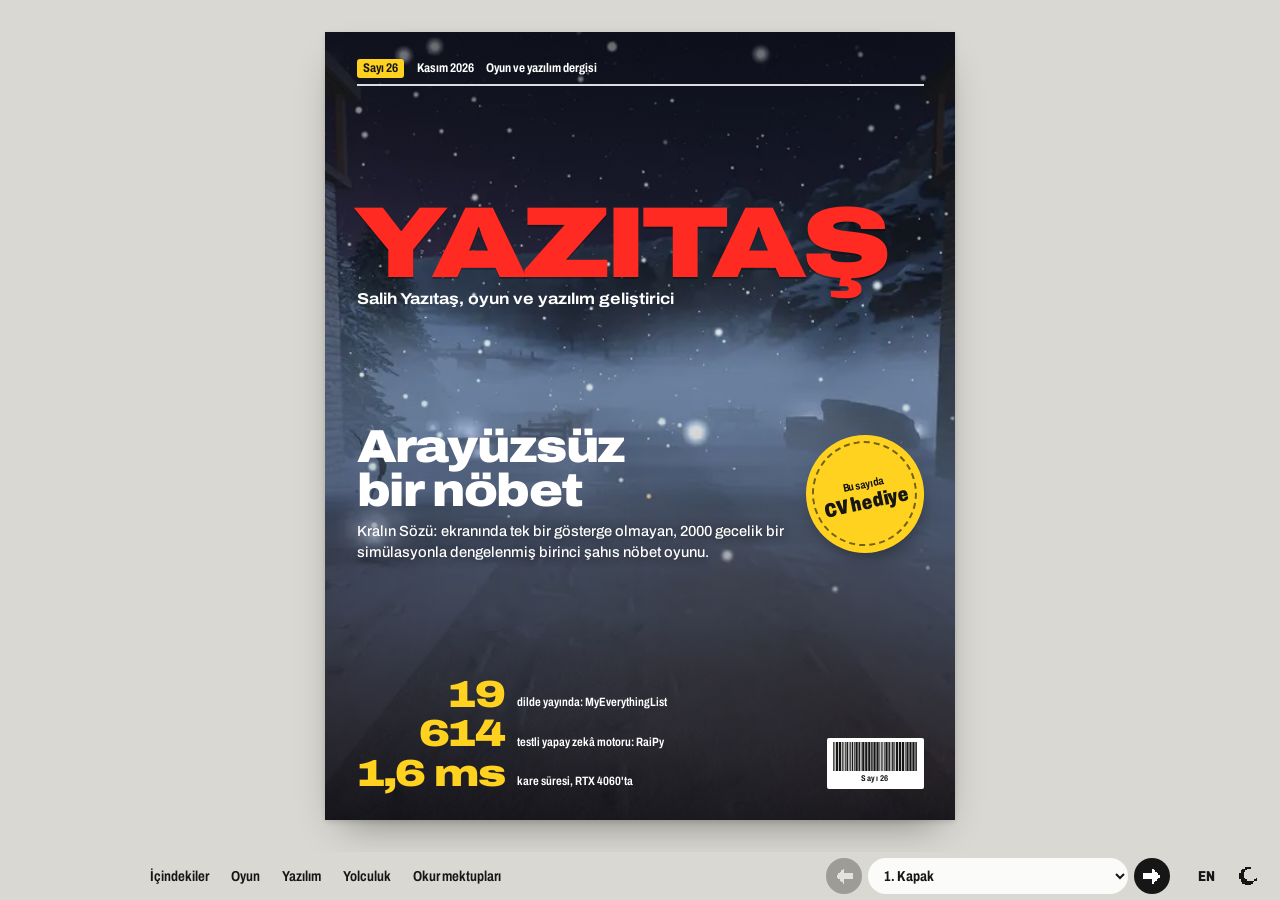
==== commit 3219bf2a: "Dergi okuyucusunu okunur ve daha gerçek yap - Masaüstünde üst çubuk ile sayfa çubuğu alttaki tek inc" ====
--- a/index.html
+++ b/index.html
@@ -40,7 +40,7 @@
     try { t = localStorage.getItem("theme"); } catch (e) {}
     if (t !== "light" && t !== "dark") t = matchMedia("(prefers-color-scheme: dark)").matches ? "dark" : "light";
     d.dataset.theme = t;
-    d.classList.add("reader");
+    d.classList.add("reader", innerWidth < 720 || innerHeight < 512 ? "app" : "print");
   })();
 </script>
 <script type="application/ld+json">{"@context":"https://schema.org","@type":"Person","name":"Salih Yazıtaş","url":"https://salihyzts.github.io/","image":"https://salihyzts.github.io/assets/img/salih.webp","jobTitle":"Oyun ve yazılım geliştirici","email":"mailto:yazitassalih0@gmail.com","address":{"@type":"PostalAddress","addressLocality":"Çanakkale","addressCountry":"TR"},"alumniOf":{"@type":"CollegeOrUniversity","name":"Çanakkale Onsekiz Mart Üniversitesi"},"founder":{"@type":"Organization","name":"Volpen","url":"https://salihyzts.github.io/VolpenWeb/"},"sameAs":["https://github.com/SalihYzts","https://www.linkedin.com/in/salih-yaz%C4%B1ta%C5%9F/","https://salihyzts.itch.io"],"knowsAbout":["Unity","C#","TypeScript","React","Python","FastAPI","Supabase","Electron","Tauri","Go"]}</script>
@@ -53,6 +53,14 @@
   <nav class="topnav" aria-label="Dergi bölümleri">
     <ul><li><a href="#icindekiler" data-nav="icindekiler">İçindekiler</a></li><li><a href="#oyun" data-nav="oyun">Oyun</a></li><li><a href="#yazilim" data-nav="yazilim">Yazılım</a></li><li><a href="#yolculuk" data-nav="yolculuk">Yolculuk</a></li><li><a href="#mektup" data-nav="mektup">Okur mektupları</a></li></ul>
   </nav>
+  <nav class="pager" aria-label="Dergi sayfaları">
+    <button type="button" class="pager-btn" data-prev aria-label="Önceki sayfa" aria-keyshortcuts="ArrowLeft"><svg class="px" viewBox="0 0 12 12" aria-hidden="true" focusable="false"><path d="M5 1h1v1h-1zM4 2h2v1h-2zM3 3h3v1h-3zM2 4h10v1h-10zM1 5h11v1h-11zM1 6h11v1h-11zM2 7h10v1h-10zM3 8h3v1h-3zM4 9h2v1h-2zM5 10h1v1h-1z"/></svg></button>
+    <label class="pager-jump"><span class="sr">Sayfaya git</span>
+      <select data-jump><option value="1">1. Kapak</option><option value="2">2. İçindekiler</option><option value="3">3. Editörden</option><option value="4">4. Kralın Sözü</option><option value="5">5. Kralın Sözü (2)</option><option value="6">6. Under the Counter, LAST DAWN</option><option value="7">7. Pati Rotası, Kısa kısa: jam ve ekip oyunları</option><option value="8">8. MyEverythingList</option><option value="9">9. MyEverythingList (2)</option><option value="10">10. NeRoBoT, RaiPy</option><option value="11">11. Parsel, Heren Agent</option><option value="12">12. Kafe Finans, Truva–Akınsoft arabirimi</option><option value="13">13. Kısa kısa: araçlar ve siteler</option><option value="14">14. Dosya: Yolculuk</option><option value="15">15. Rozetler</option><option value="16">16. Rehber: alet çantası</option><option value="17">17. Okur mektupları</option><option value="18">18. Arka kapak</option></select>
+    </label>
+    <button type="button" class="pager-btn" data-next aria-label="Sonraki sayfa" aria-keyshortcuts="ArrowRight"><svg class="px" viewBox="0 0 12 12" aria-hidden="true" focusable="false"><path d="M6 1h1v1h-1zM6 2h2v1h-2zM6 3h3v1h-3zM0 4h10v1h-10zM0 5h11v1h-11zM0 6h11v1h-11zM0 7h10v1h-10zM6 8h3v1h-3zM6 9h2v1h-2zM6 10h1v1h-1z"/></svg></button>
+    <p class="sr" aria-live="polite" data-status></p>
+  </nav>
   <div class="tools">
     <a class="tool" href="/en/" hreflang="en" lang="en" aria-label="English">EN</a>
     <button type="button" class="tool" data-theme-toggle aria-label="Gündüz ya da gece baskısı"><svg class="px only-dark" viewBox="0 0 12 12" aria-hidden="true" focusable="false"><path d="M5 0h2v1h-2zM1 1h1v1h-1zM5 1h2v1h-2zM10 1h1v1h-1zM2 2h1v1h-1zM9 2h1v1h-1zM4 3h4v1h-4zM3 4h6v1h-6zM0 5h2v1h-2zM3 5h6v1h-6zM10 5h2v1h-2zM0 6h2v1h-2zM3 6h6v1h-6zM10 6h2v1h-2zM3 7h6v1h-6zM4 8h4v1h-4zM2 9h1v1h-1zM9 9h1v1h-1zM1 10h1v1h-1zM5 10h2v1h-2zM10 10h1v1h-1zM5 11h2v1h-2z"/></svg><svg class="px only-light" viewBox="0 0 12 12" aria-hidden="true" focusable="false"><path d="M4 0h4v1h-4zM2 1h3v1h-3zM1 2h3v1h-3zM1 3h2v1h-2zM0 4h3v1h-3zM0 5h3v1h-3zM0 6h3v1h-3zM0 7h4v1h-4zM11 7h1v1h-1zM1 8h4v1h-4zM10 8h2v1h-2zM1 9h9v1h-9zM2 10h7v1h-7zM4 11h4v1h-4z"/></svg></button>
@@ -60,7 +68,7 @@
 </header>
 
 <main id="main" class="book" aria-label="Dergi sayfaları" data-total="18"><div class="world">
-  <section class="page page--cover page--right" id="kapak" data-page="1" aria-label="Sayfa 1: Kapak">
+  <section class="page page--cover page--right" id="kapak" data-page="1" role="group" aria-roledescription="sayfa" aria-label="Kapak, 1 / 18">
     <div class="page-inner">
       <img class="cover-art" src="/assets/img/kralin-sozu-gate_view.webp" width="1200" height="675" alt="Kralın Sözü: karlı bir gecede iki nöbet kulesi arasındaki kapı" fetchpriority="high">
       <div class="cover-inner">
@@ -68,7 +76,7 @@
         <h1 class="masthead"><span class="masthead-word" lang="tr" translate="no" aria-hidden="true">YAZITAŞ</span><span class="cover-name"><span lang="tr">Salih Yazıtaş</span>, oyun ve yazılım geliştirici</span></h1>
         <a class="cover-story" href="#kralin-sozu">
           <span class="cover-title">Arayüzsüz bir nöbet</span>
-          <span class="cover-deck">Kralın Sözü'nü yapan Salih Yazıtaş, ekranında tek bir gösterge olmayan oyunu 2000 gecelik bir simülasyonla nasıl dengelediğini anlatıyor.</span>
+          <span class="cover-deck">Kralın Sözü: ekranında tek bir gösterge olmayan, 2000 gecelik bir simülasyonla dengelenmiş birinci şahıs nöbet oyunu.</span>
         </a>
         <ul class="cover-lines">
           <li><a href="#myeverythinglist"><span class="cl-big">19</span><span class="cl-text">dilde yayında: MyEverythingList</span></a></li>
@@ -79,7 +87,7 @@
         <div class="barcode" aria-hidden="true"><svg class="barcode-bars" viewBox="0 0 113 40" preserveAspectRatio="none" aria-hidden="true"><rect x="0" y="0" width="1" height="40"/><rect x="2" y="0" width="1" height="40"/><rect x="4" y="0" width="3" height="40"/><rect x="8" y="0" width="3" height="40"/><rect x="12" y="0" width="1" height="40"/><rect x="14" y="0" width="1" height="40"/><rect x="16" y="0" width="1" height="40"/><rect x="18" y="0" width="2" height="40"/><rect x="21" y="0" width="1" height="40"/><rect x="23" y="0" width="1" height="40"/><rect x="25" y="0" width="2" height="40"/><rect x="28" y="0" width="1" height="40"/><rect x="30" y="0" width="3" height="40"/><rect x="34" y="0" width="2" height="40"/><rect x="37" y="0" width="1" height="40"/><rect x="39" y="0" width="3" height="40"/><rect x="43" y="0" width="3" height="40"/><rect x="47" y="0" width="3" height="40"/><rect x="51" y="0" width="2" height="40"/><rect x="54" y="0" width="3" height="40"/><rect x="58" y="0" width="3" height="40"/><rect x="62" y="0" width="1" height="40"/><rect x="64" y="0" width="1" height="40"/><rect x="66" y="0" width="1" height="40"/><rect x="68" y="0" width="1" height="40"/><rect x="70" y="0" width="3" height="40"/><rect x="74" y="0" width="2" height="40"/><rect x="77" y="0" width="1" height="40"/><rect x="79" y="0" width="2" height="40"/><rect x="82" y="0" width="1" height="40"/><rect x="84" y="0" width="3" height="40"/><rect x="88" y="0" width="3" height="40"/><rect x="92" y="0" width="3" height="40"/><rect x="96" y="0" width="1" height="40"/><rect x="98" y="0" width="3" height="40"/><rect x="102" y="0" width="3" height="40"/><rect x="106" y="0" width="3" height="40"/><rect x="110" y="0" width="2" height="40"/></svg><span>Sayı 26</span></div>
       </div></div>
   </section>
-  <section class="page page--contents sec--ink page--left" id="icindekiler" data-page="2" aria-label="Sayfa 2: İçindekiler">
+  <section class="page page--contents sec--ink page--left" id="icindekiler" data-page="2" role="group" aria-roledescription="sayfa" aria-label="İçindekiler, 2 / 18">
     <div class="page-inner">
       <h2 class="toc-title">İçindekiler</h2>
       <ol class="toc-list">
@@ -91,7 +99,7 @@
               <li><a href="#under-the-counter"><span lang="en">Under the Counter</span><span class="toc-pg">6</span></a></li>
               <li><a href="#last-dawn"><span lang="en">LAST DAWN</span><span class="toc-pg">6</span></a></li>
               <li><a href="#pati-rotasi"><span lang="tr">Pati Rotası</span><span class="toc-pg">7</span></a></li>
-              <li><a href="#oyun-kisa"><span>Kısa kısa</span><span class="toc-pg">7</span></a></li>
+              <li><a href="#oyun-kisa"><span>Kısa kısa</span><span class="toc-pg">7</span></a><p class="toc-briefs" translate="no">Let's Cook a Mask, The Rolling Pizz, Ağaçlaştırılmış Elma, ColorLand, ÜçKKeNİci, EcoBuddy</p></li>
             </ul>
           </li>
         
@@ -105,20 +113,25 @@
               <li><a href="#heren-agent"><span lang="en">Heren Agent</span><span class="toc-pg">11</span></a></li>
               <li><a href="#kafe-finans"><span lang="en">Kafe Finans</span><span class="toc-pg">12</span></a></li>
               <li><a href="#truva-arabirimi"><span lang="tr">Truva–Akınsoft arabirimi</span><span class="toc-pg">12</span></a></li>
-              <li><a href="#yazilim-kisa"><span>Kısa kısa</span><span class="toc-pg">13</span></a></li>
+              <li><a href="#yazilim-kisa"><span>Kısa kısa</span><span class="toc-pg">13</span></a><p class="toc-briefs" translate="no">Oyun Vitrini, Görevler, Volpen, GDD Creator, TurkOS, YtChatInstaller</p></li>
             </ul>
           </li>
         <li class="toc-group toc-group--misc"><ul>
+          <li><a href="#editor"><span>Editörden ve künye</span><span class="toc-pg">3</span></a></li>
           <li><a href="#yolculuk"><span>Dosya: Yolculuk</span><span class="toc-pg">14</span></a></li>
           <li><a href="#rozetler"><span>Rozetler</span><span class="toc-pg">15</span></a></li>
           <li><a href="#rehber"><span>Rehber: alet çantası</span><span class="toc-pg">16</span></a></li>
           <li><a href="#mektup"><span>Okur mektupları</span><span class="toc-pg">17</span></a></li>
-          <li><a href="#kunye"><span>Künye</span><span class="toc-pg">3</span></a></li>
         </ul></li>
-      </ol></div>
-    <footer class="page-foot" aria-hidden="true"><span class="page-run" translate="no">YAZITAŞ · Kasım 2026</span><span class="page-no">2</span></footer>
-  </section>
-  <section class="page page--editor sec--game page--right" id="editor" data-page="3" aria-label="Sayfa 3: Editörden">
+      </ol>
+      <a class="toc-cover" href="#kralin-sozu">
+        <img src="/assets/img/kralin-sozu-wolves.webp" width="1200" height="675" alt="" loading="lazy" decoding="async">
+        <span class="toc-cover-k">Kapak konusu · 4</span>
+        <span class="toc-cover-t">Arayüzsüz bir nöbet</span>
+      </a></div>
+    <footer class="page-foot" aria-hidden="true"><span class="page-run"><span translate="no">YAZITAŞ</span> · İçindekiler</span><span class="page-no">2</span></footer>
+  </section>
+  <section class="page page--editor sec--game page--right" id="editor" data-page="3" role="group" aria-roledescription="sayfa" aria-label="Editörden, 3 / 18">
     <div class="page-inner">
       <img class="editor-photo" src="/assets/img/salih.webp" width="480" height="480" alt="Salih Yazıtaş'ın fotoğrafı" loading="lazy" decoding="async">
       <h2 class="editor-title">Editörden</h2>
@@ -132,18 +145,20 @@
         <dl class="imprint"><div><dt>Sahibi ve genel yayın yönetmeni</dt><dd>Salih Yazıtaş</dd></div><div><dt>Yazı işleri, kod ve tasarım</dt><dd>Salih Yazıtaş</dd></div><div><dt>Yayınevi</dt><dd>Volpen, Çanakkale</dd></div><div><dt>Okul</dt><dd>ÇOMÜ, Oyun Geliştirme ve Programlama, 2. sınıf</dd></div><div><dt>Diller</dt><dd>Türkçe (ana dil), İngilizce (teknik)</dd></div><div><dt>Baskı</dt><dd>GitHub Pages</dd></div></dl>
         <p class="imprint-hint">Bu dergi elle dizildi: çerçeve yok, izleyici yok. Gizli rozet için: ↑ ↑ ↓ ↓ ← → ← → B A</p>
       </section></div>
-    <footer class="page-foot" aria-hidden="true"><span class="page-run" translate="no">YAZITAŞ · Kasım 2026</span><span class="page-no">3</span></footer>
-  </section>
-  <section class="page page--feature-a sec--game page--left" id="kralin-sozu" data-page="4" aria-label="Sayfa 4: Kralın Sözü">
+    <footer class="page-foot" aria-hidden="true"><span class="page-run"><span translate="no">YAZITAŞ</span> · Editörden</span><span class="page-no">3</span></footer>
+  </section>
+  <section class="page page--feature-a sec--game page--left" id="kralin-sozu" data-page="4" role="group" aria-roledescription="sayfa" aria-label="Kralın Sözü, 4 / 18">
     <div class="page-inner">
       <header class="sec-band" id="oyun"><h2 class="sec-band-title">Oyun</h2><p class="sec-band-deck">Unity ve C# ile yaptığım oyunlar: tek başıma, ekiple ve jamlerde.</p></header>
-      <div class="fa-art"><img src="/assets/img/kralin-sozu-gate_view.webp" width="1200" height="675" alt="Kralın Sözü: karlı bir gecede iki nöbet kulesi arasındaki kapı" loading="lazy" decoding="async"></div>
-      <div class="fa-head"><h3 class="rv-title" translate="no" lang="tr">Kralın Sözü</h3><p class="rv-deck">Bir halk hikâyesinden uyarlanan, ekranda hiç arayüz olmayan birinci şahıs nöbet oyunu. Kralın unuttuğu nöbetçi sensin; üç kış gecesi boyunca kapıyı tutuyorsun.</p></div>
-      <ul class="rv-gallery"><li><img src="/assets/img/kralin-sozu-papers.webp" width="1200" height="675" alt="Ziyaretçinin belgelerini inceleme" loading="lazy" decoding="async"></li><li><img src="/assets/img/kralin-sozu-wolves.webp" width="1200" height="675" alt="Karanlıkta yaklaşan kurtlar" loading="lazy" decoding="async"></li><li><img src="/assets/img/kralin-sozu-king_promise.webp" width="1200" height="675" alt="Kralın söz verdiği an" loading="lazy" decoding="async"></li></ul></div>
-    <footer class="page-foot" aria-hidden="true"><span class="page-run" translate="no">YAZITAŞ · Kasım 2026</span><span class="page-no">4</span></footer>
-  </section>
-  <section class="page page--feature-b sec--game page--right" id="kralin-sozu-2" data-page="5" aria-label="Sayfa 5: Kralın Sözü (2)">
-    <div class="page-inner"><div class="rv-body"><p>Sahnenin tamamı kodla kuruluyor. Kuralları Unity'den bağımsız bir çekirdekte yazdım.</p><p>Oyunu 2000 gecelik bir denge simülasyonuyla ayarladım; ekran açmadan çalışan test botları var.</p></div>
+      <figure class="fa-art"><img src="/assets/img/kralin-sozu-gate_view.webp" width="1200" height="675" alt="Kralın Sözü: karlı bir gecede iki nöbet kulesi arasındaki kapı" loading="lazy" decoding="async"></figure>
+      <p class="fig">Görsel 1. Kralın Sözü: karlı bir gecede iki nöbet kulesi arasındaki kapı</p>
+      <div class="fa-head"><h3 class="rv-title" translate="no" lang="tr">Kralın Sözü</h3><p class="rv-deck">Bir halk hikâyesinden uyarlanan, ekranda hiç arayüz olmayan birinci şahıs nöbet oyunu. Kralın unuttuğu nöbetçi sensin; üç kış gecesi boyunca kapıyı tutuyorsun.</p></div></div>
+    <footer class="page-foot" aria-hidden="true"><span class="page-run"><span translate="no">YAZITAŞ</span> · Oyun</span><span class="page-no">4</span></footer>
+  </section>
+  <section class="page page--feature-b sec--game page--right" id="kralin-sozu-2" data-page="5" role="group" aria-roledescription="sayfa" aria-label="Kralın Sözü (2), 5 / 18">
+    <div class="page-inner"><blockquote class="pull"><p>Beni soğuk değil, sözünüz öldürdü.</p><cite>Donmuş nöbetçinin yanında bulunan not, oyunun hikâyesinden</cite></blockquote><div class="rv-body"><p>Sahnenin tamamı kodla kuruluyor. Kuralları Unity'den bağımsız bir çekirdekte yazdım.</p><p>Oyunu 2000 gecelik bir denge simülasyonuyla ayarladım; ekran açmadan çalışan test botları var.</p></div>
+      <ul class="rv-gallery"><li><img src="/assets/img/kralin-sozu-papers.webp" width="1200" height="675" alt="Ziyaretçinin belgelerini inceleme" loading="lazy" decoding="async"></li><li><img src="/assets/img/kralin-sozu-wolves.webp" width="1200" height="675" alt="Karanlıkta yaklaşan kurtlar" loading="lazy" decoding="async"></li><li><img src="/assets/img/kralin-sozu-king_promise.webp" width="1200" height="675" alt="Kralın söz verdiği an" loading="lazy" decoding="async"></li></ul>
+      
           <aside class="spec" aria-label="Künye: Kralın Sözü">
             <p class="spec-h">Künye</p>
             <dl class="spec-list">
@@ -155,9 +170,9 @@
             <dl class="spec-nums"><div><dt>Gece</dt><dd>3</dd></div><div><dt>Ziyaretçi türü</dt><dd>17</dd></div><div><dt>Son</dt><dd>10</dd></div><div><dt>Denge simülasyonu</dt><dd>2000 gece</dd></div><div><dt>Kare süresi (RTX 4060, 1080p)</dt><dd>1,6 ms</dd></div></dl>
           </aside>
           <p class="rv-links"><a class="btn btn--solid" href="https://salihyzts.itch.io/kralin-sozu" target="_blank" rel="noopener">itch.io'da oyna<svg class="px px--ext" viewBox="0 0 12 12" aria-hidden="true" focusable="false"><path d="M6 0h6v1h-6zM10 1h2v1h-2zM9 2h1v1h-1zM11 2h1v1h-1zM8 3h1v1h-1zM11 3h1v1h-1zM7 4h1v1h-1zM11 4h1v1h-1zM6 5h1v1h-1zM5 6h1v1h-1zM4 7h1v1h-1z"/></svg><span class="sr">(yeni sekmede açılır)</span></a><a class="btn" href="https://github.com/SalihYzts/kralin-sozu" target="_blank" rel="noopener">Kaynak kod<svg class="px px--ext" viewBox="0 0 12 12" aria-hidden="true" focusable="false"><path d="M6 0h6v1h-6zM10 1h2v1h-2zM9 2h1v1h-1zM11 2h1v1h-1zM8 3h1v1h-1zM11 3h1v1h-1zM7 4h1v1h-1zM11 4h1v1h-1zM6 5h1v1h-1zM5 6h1v1h-1zM4 7h1v1h-1z"/></svg><span class="sr">(yeni sekmede açılır)</span></a></p></div>
-    <footer class="page-foot" aria-hidden="true"><span class="page-run" translate="no">YAZITAŞ · Kasım 2026</span><span class="page-no">5</span></footer>
-  </section>
-  <section class="page page--duo sec--game page--left" id="oyun-1" data-page="6" aria-label="Sayfa 6: Under the Counter, LAST DAWN">
+    <footer class="page-foot" aria-hidden="true"><span class="page-run"><span translate="no">YAZITAŞ</span> · Oyun</span><span class="page-no">5</span></footer>
+  </section>
+  <section class="page page--duo sec--game page--left" id="oyun-1" data-page="6" role="group" aria-roledescription="sayfa" aria-label="Under the Counter, LAST DAWN, 6 / 18">
     <div class="page-inner">
       <article class="duo" id="under-the-counter" aria-labelledby="under-the-counter-h">
         <div class="rv-frame duo-frame"><div class="rv-art"><svg class="art" viewBox="0 0 320 200" role="img" aria-label="Dükkân tezgâhı, CD'ler ve şüphe göstergesi çizimi">
@@ -176,31 +191,31 @@
           <h3 class="rv-title" id="under-the-counter-h" translate="no" lang="en">Under the Counter</h3>
           <p class="duo-meta">Ekip oyunu, baş programcı, Temmuz 2026'dan beri</p>
           <p class="rv-deck">2000'lerde korsan CD satan küçük bir dükkânı işlettiğin, kara mizahlı birinci şahıs dükkân simülasyonu. Hedef: Steam Next Fest demosu.</p>
-          <div class="rv-body"><p>Ekonomiyi, sabrı tükenen müşterileri, şüphe göstergesine bağlı polis baskınlarını, çökmeye dayanıklı kaydı ve TR/EN yerelleştirmeyi yazdım. Ekipteki commit'lerin çoğu benim.</p></div>
+          <div class="rv-body rv-body--nocap"><p><b class="runin">Ekonomiyi, sabrı tükenen müşterileri,</b> şüphe göstergesine bağlı polis baskınlarını, çökmeye dayanıklı kaydı ve TR/EN yerelleştirmeyi yazdım. Ekipteki commit'lerin çoğu benim.</p></div>
           <ul class="duo-stats" aria-label="Rakamlarla"><li><b>88</b> Çalışma zamanı script'i</li><li><b>28</b> Editör aracı</li></ul>
           <p class="duo-tech">Unity 6, URP, NavMesh, Input System, C#</p>
           
         </div>
       </article>
       <article class="duo" id="last-dawn" aria-labelledby="last-dawn-h">
-        <div class="rv-frame duo-frame"><img src="/assets/img/last-dawn.webp" width="960" height="600" alt="LAST DAWN tanıtım sitesinin ana ekranı" loading="lazy" decoding="async"></div>
+        <div class="rv-frame duo-frame"><img src="/assets/img/last-dawn.webp" width="960" height="600" alt="LAST DAWN tanıtım sitesinin ana ekranı" style="object-position:0% 45%" loading="lazy" decoding="async"></div>
         <div class="duo-text">
           <h3 class="rv-title" id="last-dawn-h" translate="no" lang="en">LAST DAWN</h3>
           <p class="duo-meta">Volpen ekip oyunu, yazılım ve pazarlama, Geliştiriliyor</p>
           <p class="rv-deck">Kıyamet sonrası bir dünyada gündüz yağmaya çıkıp gece üssünü savunduğun, hayatta kalma ile üs kurmayı birleştiren bir PC oyunu.</p>
-          <div class="rv-body"><p>Projede yazılım ve pazarlamadan sorumluyum. Gündüz/gece düğmesiyle bütün paleti değiştiren tanıtım sitesini ben yaptım.</p></div>
+          <div class="rv-body rv-body--nocap"><p><b class="runin">Projede yazılım ve pazarlamadan</b> sorumluyum. Gündüz/gece düğmesiyle bütün paleti değiştiren tanıtım sitesini ben yaptım.</p></div>
           
           <p class="duo-tech">Unity, C#, HTML, CSS</p>
           
           <p class="rv-links"><a class="btn btn--solid" href="https://salihyzts.github.io/Last-Down-WEB/" target="_blank" rel="noopener">Siteyi aç<svg class="px px--ext" viewBox="0 0 12 12" aria-hidden="true" focusable="false"><path d="M6 0h6v1h-6zM10 1h2v1h-2zM9 2h1v1h-1zM11 2h1v1h-1zM8 3h1v1h-1zM11 3h1v1h-1zM7 4h1v1h-1zM11 4h1v1h-1zM6 5h1v1h-1zM5 6h1v1h-1zM4 7h1v1h-1z"/></svg><span class="sr">(yeni sekmede açılır)</span></a></p>
         </div>
       </article></div>
-    <footer class="page-foot" aria-hidden="true"><span class="page-run" translate="no">YAZITAŞ · Kasım 2026</span><span class="page-no">6</span></footer>
-  </section>
-  <section class="page page--duo sec--game page--duo-briefs page--right" id="oyun-2" data-page="7" aria-label="Sayfa 7: Pati Rotası, Kısa kısa: jam ve ekip oyunları">
+    <footer class="page-foot" aria-hidden="true"><span class="page-run"><span translate="no">YAZITAŞ</span> · Oyun</span><span class="page-no">6</span></footer>
+  </section>
+  <section class="page page--duo sec--game page--duo-briefs page--right" id="oyun-2" data-page="7" role="group" aria-roledescription="sayfa" aria-label="Pati Rotası, Kısa kısa: jam ve ekip oyunları, 7 / 18">
     <div class="page-inner">
       <article class="duo" id="pati-rotasi" aria-labelledby="pati-rotasi-h">
-        <div class="rv-frame duo-frame"><img src="/assets/img/pati-rotasi.webp" width="960" height="748" alt="Pati Rotası tanıtım ekranı ve iki telefon görüntüsü" loading="lazy" decoding="async"></div>
+        <div class="rv-frame duo-frame"><img src="/assets/img/pati-rotasi.webp" width="960" height="748" alt="Pati Rotası tanıtım ekranı ve iki telefon görüntüsü" style="object-position:0% 50%" loading="lazy" decoding="async"></div>
         <div class="duo-text">
           <h3 class="rv-title" id="pati-rotasi-h" translate="no" lang="tr">Pati Rotası</h3>
           <p class="duo-meta">Mobil oyun, 2026</p>
@@ -216,7 +231,7 @@
         <h3 class="briefs-title" id="oyun-kisa-h">Kısa kısa: jam ve ekip oyunları</h3>
         <ul class="brief-list brief-list--rows">
         <li class="brief" id="lets-cook-a-mask">
-          <div class="brief-frame"><img src="/assets/img/lets-cook-a-mask.webp" width="960" height="600" alt="Let's Cook a Mask logosu: tavada iki tiyatro maskesi" loading="lazy" decoding="async"></div>
+          <div class="brief-frame"><img class="is-contain" src="/assets/img/lets-cook-a-mask.webp" width="960" height="600" alt="Let's Cook a Mask logosu: tavada iki tiyatro maskesi" loading="lazy" decoding="async"></div>
           <div class="brief-text">
             <h4 class="brief-title" translate="no" lang="en">Let's Cook a Mask</h4>
             
@@ -231,7 +246,7 @@
             <h4 class="brief-title" translate="no" lang="en">The Rolling Pizz</h4>
             
             <p class="brief-meta">Yıldız Jam 2026, Unity geliştirici, 2026</p>
-            <p class="brief-pitch">Masada uyurken ortadan ikiye kesilen bir pizzayı kaçırıyorsun; bazı engelleri bütün, bazılarını iki yarım hâlinde geçmen gerekiyor. Kozalak Çamları ekibinde oyunu Unity'de programladım.</p>
+            <p class="brief-pitch">Masada uyurken ortadan ikiye kesilen bir pizzayı kaçırıyorsun; bazı engelleri bütün, bazılarını iki yarım hâlinde geçmen gerekiyor.</p>
             <p class="brief-links"><a href="https://tce81.itch.io/the-rolling-pizz" target="_blank" rel="noopener">itch.io'da oyna<svg class="px px--ext" viewBox="0 0 12 12" aria-hidden="true" focusable="false"><path d="M6 0h6v1h-6zM10 1h2v1h-2zM9 2h1v1h-1zM11 2h1v1h-1zM8 3h1v1h-1zM11 3h1v1h-1zM7 4h1v1h-1zM11 4h1v1h-1zM6 5h1v1h-1zM5 6h1v1h-1zM4 7h1v1h-1z"/></svg><span class="sr">(yeni sekmede açılır)</span></a></p>
           </div>
         </li>
@@ -241,14 +256,14 @@
             <h4 class="brief-title brief-title--long" translate="no" lang="tr">Ağaçlaştırılmış Elma</h4>
             
             <p class="brief-meta">Volpen, 2 ay. Kod, proje yönetimi ve hikâye</p>
-            <p class="brief-pitch">Tohumdan ağaca bir elmanın macerası: tilki Kiki'ye yardım edip elmayı yetiştiriyorsun. Eğitici bir tıklama oyunu.</p>
+            <p class="brief-pitch">Tohumdan ağaca bir elmanın macerası: tilki Kiki'ye yardım edip elmayı yetiştiriyorsun.</p>
             <p class="brief-links"><a href="https://volpentr.itch.io/agaclastirilmiselma" target="_blank" rel="noopener">itch.io'da oyna<svg class="px px--ext" viewBox="0 0 12 12" aria-hidden="true" focusable="false"><path d="M6 0h6v1h-6zM10 1h2v1h-2zM9 2h1v1h-1zM11 2h1v1h-1zM8 3h1v1h-1zM11 3h1v1h-1zM7 4h1v1h-1zM11 4h1v1h-1zM6 5h1v1h-1zM5 6h1v1h-1zM4 7h1v1h-1z"/></svg><span class="sr">(yeni sekmede açılır)</span></a><a href="https://github.com/SalihYzts/ElnalistirilmisAgac" target="_blank" rel="noopener">Kaynak kod<svg class="px px--ext" viewBox="0 0 12 12" aria-hidden="true" focusable="false"><path d="M6 0h6v1h-6zM10 1h2v1h-2zM9 2h1v1h-1zM11 2h1v1h-1zM8 3h1v1h-1zM11 3h1v1h-1zM7 4h1v1h-1zM11 4h1v1h-1zM6 5h1v1h-1zM5 6h1v1h-1zM4 7h1v1h-1z"/></svg><span class="sr">(yeni sekmede açılır)</span></a></p>
           </div>
         </li>
         <li class="brief" id="colorland">
           <div class="brief-frame"><img src="/assets/img/colorland.webp" width="960" height="600" alt="ColorLand: gri taş bir odada kırmızı kapı" loading="lazy" decoding="async"></div>
           <div class="brief-text">
-            <h4 class="brief-title" translate="no" lang="en">ColorLand</h4>
+            <h4 class="brief-title brief-title--keep" translate="no" lang="en">ColorLand</h4>
             
             <p class="brief-meta">Volpen, 1 hafta. İlk 3D projem</p>
             <p class="brief-pitch">Dünyanın renkleri çalınmış. İstasyonu keşfedip bulmacaları çözerek ışığı geri getiriyorsun.</p>
@@ -258,7 +273,7 @@
         <li class="brief" id="uckkenici">
           <div class="brief-frame"><img src="/assets/img/uckkenici.webp" width="960" height="600" alt="ÜçKKeNİci: açıları verilen bir üçgen ve dört cevap seçeneği" loading="lazy" decoding="async"></div>
           <div class="brief-text">
-            <h4 class="brief-title" translate="no" lang="tr">ÜçKKeNİci</h4>
+            <h4 class="brief-title brief-title--keep" translate="no" lang="tr">ÜçKKeNİci</h4>
             
             <p class="brief-meta">Volpen, 2 gün</p>
             <p class="brief-pitch">Matematiği oyunlaştıran sonsuz bir oyun: üçgenin eksik açısını bulup doğru cevabı süre bitmeden seçiyorsun.</p>
@@ -268,7 +283,7 @@
         <li class="brief" id="ecobuddy">
           <div class="brief-frame"><img src="/assets/img/ecobuddy.webp" width="960" height="600" alt="EcoBuddy: piknik alanında renkli geri dönüşüm kutuları" loading="lazy" decoding="async"></div>
           <div class="brief-text">
-            <h4 class="brief-title" translate="no" lang="en">EcoBuddy</h4>
+            <h4 class="brief-title brief-title--keep" translate="no" lang="en">EcoBuddy</h4>
             
             <p class="brief-meta">Ekip oyunu</p>
             <p class="brief-pitch">Çöpleri toplayıp doğru geri dönüşüm kutusuna attığın, çevre bilinci kazandırmayı amaçlayan 3D eğitici oyun.</p>
@@ -276,14 +291,14 @@
           </div>
         </li></ul>
       </section></div>
-    <footer class="page-foot" aria-hidden="true"><span class="page-run" translate="no">YAZITAŞ · Kasım 2026</span><span class="page-no">7</span></footer>
-  </section>
-  <section class="page page--lead-a sec--code page--left" id="myeverythinglist" data-page="8" aria-label="Sayfa 8: MyEverythingList">
-    <div class="page-inner"><header class="sec-band" id="yazilim"><h2 class="sec-band-title">Yazılım</h2><p class="sec-band-deck">Web, backend, masaüstü ve yapay zekâ: yayına aldığım yazılımlar.</p></header><h3 class="rv-title rv-title--long" translate="no" lang="en">MyEverythingList</h3><p class="rv-deck">Anime, manga, dizi, film, oyun, kitap ve müziği tek yerde takip etmeni sağlayan, reklamsız bir web uygulaması. Tek başıma geliştirip 19 dilde yayına aldım.</p><div class="rv-frame"><img src="/assets/img/myeverythinglist.webp" width="2000" height="1125" alt="MyEverythingList ana sayfası" loading="lazy" decoding="async"></div></div>
-    <footer class="page-foot" aria-hidden="true"><span class="page-run" translate="no">YAZITAŞ · Kasım 2026</span><span class="page-no">8</span></footer>
-  </section>
-  <section class="page page--lead-b sec--code page--right" id="myeverythinglist-2" data-page="9" aria-label="Sayfa 9: MyEverythingList (2)">
-    <div class="page-inner"><div class="rv-body"><p>Supabase'de satır düzeyi güvenlik ve Edge Function'lar; paylaşılan bağlantıların önizleme kartlarını bir Cloudflare Worker üretiyor.</p><p>Arama birden çok kaynağa soruyor, biri çökünce ötekine geçiyor. Kaynaklar arası eşleştirme Wikidata ile; katalog her gece kendiliğinden büyüyor.</p><p>AniList, Steam, MyAnimeList, Goodreads ve Letterboxd'dan içe aktarma; takip, mesaj, inceleme, rozetler ve mini oyunlar.</p></div>
+    <footer class="page-foot" aria-hidden="true"><span class="page-run"><span translate="no">YAZITAŞ</span> · Oyun</span><span class="page-no">7</span></footer>
+  </section>
+  <section class="page page--lead-a sec--code page--left" id="myeverythinglist" data-page="8" role="group" aria-roledescription="sayfa" aria-label="MyEverythingList, 8 / 18">
+    <div class="page-inner"><header class="sec-band" id="yazilim"><h2 class="sec-band-title">Yazılım</h2><p class="sec-band-deck">Web, backend, masaüstü ve yapay zekâ: yayına aldığım yazılımlar.</p></header><h3 class="rv-title rv-title--long rv-title--keep" translate="no" lang="en">MyEverythingList</h3><p class="rv-deck">Anime, manga, dizi, film, oyun, kitap ve müziği tek yerde takip etmeni sağlayan, reklamsız bir web uygulaması. Tek başıma geliştirip 19 dilde yayına aldım.</p><figure class="rv-frame lead-frame"><img src="/assets/img/myeverythinglist.webp" width="2000" height="1125" alt="MyEverythingList ana sayfası" loading="lazy" decoding="async"></figure><p class="fig">Görsel 2. MyEverythingList ana sayfası</p></div>
+    <footer class="page-foot" aria-hidden="true"><span class="page-run"><span translate="no">YAZITAŞ</span> · Yazılım</span><span class="page-no">8</span></footer>
+  </section>
+  <section class="page page--lead-b sec--code page--right" id="myeverythinglist-2" data-page="9" role="group" aria-roledescription="sayfa" aria-label="MyEverythingList (2), 9 / 18">
+    <div class="page-inner"><blockquote class="pull"><p>Tek başıma geliştirip 19 dilde yayına aldım.</p></blockquote><div class="rv-body"><p>Supabase'de satır düzeyi güvenlik ve Edge Function'lar; paylaşılan bağlantıların önizleme kartlarını bir Cloudflare Worker üretiyor.</p><p>Arama birden çok kaynağa soruyor, biri çökünce ötekine geçiyor. Kaynaklar arası eşleştirme Wikidata ile; katalog her gece kendiliğinden büyüyor.</p><p>AniList, Steam, MyAnimeList, Goodreads ve Letterboxd'dan içe aktarma; takip, mesaj, inceleme, rozetler ve mini oyunlar.</p></div>
           <aside class="spec" aria-label="Künye: MyEverythingList">
             <p class="spec-h">Künye</p>
             <dl class="spec-list">
@@ -295,17 +310,17 @@
             <dl class="spec-nums"><div><dt>Dil</dt><dd>19</dd></div><div><dt>Satır TypeScript</dt><dd>~58 bin</dd></div><div><dt>Commit</dt><dd>261</dd></div><div><dt>SQL migration</dt><dd>148</dd></div><div><dt>Edge Function</dt><dd>20</dd></div></dl>
           </aside>
           <p class="rv-links"><a class="btn btn--solid" href="https://liste-programi.yazitassalih0.workers.dev/" target="_blank" rel="noopener">Siteyi aç<svg class="px px--ext" viewBox="0 0 12 12" aria-hidden="true" focusable="false"><path d="M6 0h6v1h-6zM10 1h2v1h-2zM9 2h1v1h-1zM11 2h1v1h-1zM8 3h1v1h-1zM11 3h1v1h-1zM7 4h1v1h-1zM11 4h1v1h-1zM6 5h1v1h-1zM5 6h1v1h-1zM4 7h1v1h-1z"/></svg><span class="sr">(yeni sekmede açılır)</span></a></p></div>
-    <footer class="page-foot" aria-hidden="true"><span class="page-run" translate="no">YAZITAŞ · Kasım 2026</span><span class="page-no">9</span></footer>
-  </section>
-  <section class="page page--duo sec--code page--left" id="yazilim-1" data-page="10" aria-label="Sayfa 10: NeRoBoT, RaiPy">
+    <footer class="page-foot" aria-hidden="true"><span class="page-run"><span translate="no">YAZITAŞ</span> · Yazılım</span><span class="page-no">9</span></footer>
+  </section>
+  <section class="page page--duo sec--code page--left" id="yazilim-1" data-page="10" role="group" aria-roledescription="sayfa" aria-label="NeRoBoT, RaiPy, 10 / 18">
     <div class="page-inner">
       <article class="duo" id="nerobot" aria-labelledby="nerobot-h">
         <div class="rv-frame duo-frame"><img src="/assets/img/nerobot.webp" width="960" height="748" alt="NeRoBoT sohbet ekranı" loading="lazy" decoding="async"></div>
         <div class="duo-text">
-          <h3 class="rv-title" id="nerobot-h" translate="no" lang="en">NeRoBoT</h3>
+          <h3 class="rv-title rv-title--keep" id="nerobot-h" translate="no" lang="en">NeRoBoT</h3>
           <p class="duo-meta">Açık kaynak masaüstü uygulaması, 2026</p>
           <p class="rv-deck">Birden çok WhatsApp ve Telegram hesabında, her biri ayrı çalışan yapay zekâ botları yöneten masaüstü uygulaması.</p>
-          <div class="rv-body"><p>Sağlayıcıdan bağımsız bir AI katmanı yazdım: Ollama, LM Studio, llama.cpp, vLLM, OpenAI, OpenRouter, Groq ve Claude Code, Codex, Gemini CLI gibi ajanlar aynı arayüzle çalışıyor. GitHub Releases ile kendini güncelliyor.</p></div>
+          <div class="rv-body rv-body--nocap"><p><b class="runin">Sağlayıcıdan bağımsız bir AI</b> katmanı yazdım: Ollama, LM Studio, llama.cpp, vLLM, OpenAI, OpenRouter, Groq ve Claude Code, Codex, Gemini CLI gibi ajanlar aynı arayüzle çalışıyor. GitHub Releases ile kendini güncelliyor.</p></div>
           <ul class="duo-stats" aria-label="Rakamlarla"><li><b>7</b> GitHub yıldızı</li><li><b>Windows, Linux</b> Platform</li></ul>
           <p class="duo-tech">Electron, Node.js, whatsapp-web.js, Telegram</p>
           
@@ -315,18 +330,18 @@
       <article class="duo" id="raipy" aria-labelledby="raipy-h">
         <div class="rv-frame duo-frame"><img src="/assets/img/raipy.webp" width="960" height="748" alt="RaiPy sahne düzenleyicisi" loading="lazy" decoding="async"></div>
         <div class="duo-text">
-          <h3 class="rv-title" id="raipy-h" translate="no" lang="en">RaiPy</h3>
+          <h3 class="rv-title rv-title--keep" id="raipy-h" translate="no" lang="en">RaiPy</h3>
           <p class="duo-meta">AI görsel roman motoru, Eylül 2026</p>
           <p class="rv-deck">Tek cümlelik bir fikirden derlenip oynatılabilen bir Ren'Py oyunu çıkaran masaüstü uygulaması. Her aşama kullanıcı onayından geçiyor.</p>
-          <div class="rv-body"><p>Görseller harici sunucu olmadan üretiliyor. Modelleri sırayla belleğe alıp boşaltarak 8 GB ekran kartında VRAM kullanımını 7820 MiB'den 3035 MiB'ye indirdim.</p></div>
+          <div class="rv-body rv-body--nocap"><p><b class="runin">Görseller harici sunucu olmadan</b> üretiliyor. Modelleri sırayla belleğe alıp boşaltarak 8 GB ekran kartında VRAM kullanımını 7820 MiB'den 3035 MiB'ye indirdim.</p></div>
           <ul class="duo-stats" aria-label="Rakamlarla"><li><b>614</b> Test</li><li><b>150 sn</b> Uçtan uca üretim</li><li><b>7820 → 3035 MiB</b> VRAM</li><li><b>4,2 MB</b> Uygulama boyutu</li></ul>
           <p class="duo-tech">Tauri v2, Rust, React 19, TypeScript, Python, diffusers, Ren'Py</p>
           
         </div>
       </article></div>
-    <footer class="page-foot" aria-hidden="true"><span class="page-run" translate="no">YAZITAŞ · Kasım 2026</span><span class="page-no">10</span></footer>
-  </section>
-  <section class="page page--duo sec--code page--right" id="yazilim-2" data-page="11" aria-label="Sayfa 11: Parsel, Heren Agent">
+    <footer class="page-foot" aria-hidden="true"><span class="page-run"><span translate="no">YAZITAŞ</span> · Yazılım</span><span class="page-no">10</span></footer>
+  </section>
+  <section class="page page--duo sec--code page--right" id="yazilim-2" data-page="11" role="group" aria-roledescription="sayfa" aria-label="Parsel, Heren Agent, 11 / 18">
     <div class="page-inner">
       <article class="duo" id="parsel" aria-labelledby="parsel-h">
         <div class="rv-frame duo-frame"><div class="rv-art"><svg class="art" viewBox="0 0 320 200" role="img" aria-label="Izgara üzerinde bir arsa parseli ve geri sayım çizimi">
@@ -344,7 +359,7 @@
           <h3 class="rv-title" id="parsel-h" translate="no" lang="tr">Parsel</h3>
           <p class="duo-meta">Staj projesi, Stoneograph, Ağustos 2026</p>
           <p class="rv-deck">Tapu doğrulamalı arsa pazaryeri ve canlı açık artırma platformu.</p>
-          <div class="rv-body"><p>Parselleri TKGM üzerinden sorgulayan “Tapu Doğrulanmış” rozeti, eğime göre düzeltilmiş alan ve yükseklik analizi.</p><p>Son saniye teklifinde süreyi uzatan anti-sniping, yarış koşullarına karşı güvenli teklif işleme ve WebSocket ile canlı akış.</p><p>3D harita üzerinde seslendirmeli, altyazılı sanal drone videosu üreten bir hat (Playwright, ffmpeg).</p></div>
+          <div class="rv-body rv-body--nocap"><p><b class="runin">Parselleri TKGM üzerinden sorgulayan</b> “Tapu Doğrulanmış” rozeti, eğime göre düzeltilmiş alan ve yükseklik analizi.</p><p>Son saniye teklifinde süreyi uzatan anti-sniping, yarış koşullarına karşı güvenli teklif işleme ve WebSocket ile canlı akış.</p><p>3D harita üzerinde seslendirmeli, altyazılı sanal drone videosu üreten bir hat (Playwright, ffmpeg).</p></div>
           <ul class="duo-stats" aria-label="Rakamlarla"><li><b>~10 bin satır</b> Backend kodu</li><li><b>103</b> Test</li></ul>
           <p class="duo-tech">Python, FastAPI, SQLAlchemy, WebSocket, Shapely, pyproj, JavaScript</p>
           
@@ -356,16 +371,16 @@
           <h3 class="rv-title" id="heren-agent-h" translate="no" lang="en">Heren Agent</h3>
           <p class="duo-meta">Ev sunucusu asistanı, Eylül 2026</p>
           <p class="rv-deck">Telefondan sesle ya da dokunarak ev sunucusunu ve bağlı makineleri yöneten bir panel. Konuşma tanıma ve seslendirme tamamen yerelde çalışıyor.</p>
-          <div class="rv-body"><p>Her makinede bir Go ajanı var. Ajanlar mesajlarını ed25519 ile imzalıyor ve tekrar oynatma saldırılarına karşı tek kullanımlık değer kullanıyor. Yüksek riskli komutlar arayüzde onay bekliyor.</p></div>
+          <div class="rv-body rv-body--nocap"><p><b class="runin">Her makinede bir Go</b> ajanı var. Ajanlar mesajlarını ed25519 ile imzalıyor ve tekrar oynatma saldırılarına karşı tek kullanımlık değer kullanıyor. Yüksek riskli komutlar arayüzde onay bekliyor.</p></div>
           <ul class="duo-stats" aria-label="Rakamlarla"><li><b>ed25519</b> İmza</li><li><b>yerel STT + TTS</b> Ses</li></ul>
           <p class="duo-tech">Python, FastAPI, Go, TypeScript, faster-whisper, Piper TTS</p>
           
           <p class="rv-links"><a class="btn btn--solid" href="https://github.com/SalihYzts/heren-agent" target="_blank" rel="noopener">Kaynak kod<svg class="px px--ext" viewBox="0 0 12 12" aria-hidden="true" focusable="false"><path d="M6 0h6v1h-6zM10 1h2v1h-2zM9 2h1v1h-1zM11 2h1v1h-1zM8 3h1v1h-1zM11 3h1v1h-1zM7 4h1v1h-1zM11 4h1v1h-1zM6 5h1v1h-1zM5 6h1v1h-1zM4 7h1v1h-1z"/></svg><span class="sr">(yeni sekmede açılır)</span></a></p>
         </div>
       </article></div>
-    <footer class="page-foot" aria-hidden="true"><span class="page-run" translate="no">YAZITAŞ · Kasım 2026</span><span class="page-no">11</span></footer>
-  </section>
-  <section class="page page--duo sec--code page--left" id="yazilim-3" data-page="12" aria-label="Sayfa 12: Kafe Finans, Truva–Akınsoft arabirimi">
+    <footer class="page-foot" aria-hidden="true"><span class="page-run"><span translate="no">YAZITAŞ</span> · Yazılım</span><span class="page-no">11</span></footer>
+  </section>
+  <section class="page page--duo sec--code page--left" id="yazilim-3" data-page="12" role="group" aria-roledescription="sayfa" aria-label="Kafe Finans, Truva–Akınsoft arabirimi, 12 / 18">
     <div class="page-inner">
       <article class="duo" id="kafe-finans" aria-labelledby="kafe-finans-h">
         <div class="rv-frame duo-frame"><img src="/assets/img/kafe-finans.webp" width="960" height="600" alt="Kafe Finans istatistik ekranı, demo verisiyle" loading="lazy" decoding="async"></div>
@@ -373,7 +388,7 @@
           <h3 class="rv-title" id="kafe-finans-h" translate="no" lang="en">Kafe Finans</h3>
           <p class="duo-meta">Petra Cafe işi, masaüstü uygulaması, 2026</p>
           <p class="rv-deck">Kafe için gelir-gider ve ciro uygulaması. Elle girilen ciroyu POS'un gün sonu rakamlarıyla gün gün karşılaştırıyor, banka ekstresinden POS yatışlarını ve komisyonu okuyor.</p>
-          <div class="rv-body"><p>Kasadaki bilgisayarda çalışıyor; telefondan VPN ve PIN ile bağlanılıyor.</p><p>Görseldeki bütün adlar ve tutarlar uydurma demo verisi.</p></div>
+          <div class="rv-body rv-body--nocap"><p><b class="runin">Kasadaki bilgisayarda çalışıyor; telefondan</b> VPN ve PIN ile bağlanılıyor.</p><p>Görseldeki bütün adlar ve tutarlar uydurma demo verisi.</p></div>
           <ul class="duo-stats" aria-label="Rakamlarla"><li><b>240</b> Test</li></ul>
           <p class="duo-tech">Electron, React, TypeScript, SQLite, Vitest</p>
           
@@ -395,15 +410,15 @@
           <h3 class="rv-title rv-title--long" id="truva-arabirimi-h" translate="no" lang="tr">Truva–Akınsoft arabirimi</h3>
           <p class="duo-meta">Petra Cafe işi, Truva Teknoloji ile ortak, 2026</p>
           <p class="rv-deck">Truva'nın QR menüsünden ve garson uygulamasından gelen sipariş, iptal ve masa taşıma işlerini kasadaki Akınsoft Wolvox Restoran'a birkaç saniyede işleyen servis.</p>
-          <div class="rv-body"><p>Aynı siparişin iki kez yazılmasını engelleyen iş kaydı; mutfak ve bar fişleri otomatik basılıyor.</p><p>Kasa ya da internet kesildikten sonra kendiliğinden toparlanıyor; dışarıya yalnızca HTTPS ile bağlanıyor.</p></div>
+          <div class="rv-body rv-body--nocap"><p><b class="runin">Aynı siparişin iki kez</b> yazılmasını engelleyen iş kaydı; mutfak ve bar fişleri otomatik basılıyor.</p><p>Kasa ya da internet kesildikten sonra kendiliğinden toparlanıyor; dışarıya yalnızca HTTPS ile bağlanıyor.</p></div>
           <ul class="duo-stats" aria-label="Rakamlarla"><li><b>~3.600 satır</b> Go kodu</li><li><b>tek Windows servisi</b> Çalışma biçimi</li></ul>
           <p class="duo-tech">Go, Windows Service, HTTPS, Akınsoft Wolvox</p>
           
         </div>
       </article></div>
-    <footer class="page-foot" aria-hidden="true"><span class="page-run" translate="no">YAZITAŞ · Kasım 2026</span><span class="page-no">12</span></footer>
-  </section>
-  <section class="page page--briefs sec--code page--right" id="yazilim-kisa" data-page="13" aria-label="Sayfa 13: Kısa kısa: araçlar ve siteler">
+    <footer class="page-foot" aria-hidden="true"><span class="page-run"><span translate="no">YAZITAŞ</span> · Yazılım</span><span class="page-no">12</span></footer>
+  </section>
+  <section class="page page--briefs sec--code page--right" id="yazilim-kisa" data-page="13" role="group" aria-roledescription="sayfa" aria-label="Kısa kısa: araçlar ve siteler, 13 / 18">
     <div class="page-inner">
       <h3 class="briefs-title">Kısa kısa: araçlar ve siteler</h3>
       <ul class="brief-list">
@@ -450,7 +465,7 @@
         <li class="brief" id="turkos">
           <div class="brief-frame"><img src="/assets/img/turkos.webp" width="960" height="600" alt="TurkOS açılış görselleri" loading="lazy" decoding="async"></div>
           <div class="brief-text">
-            <h4 class="brief-title" translate="no" lang="en">TurkOS</h4>
+            <h4 class="brief-title brief-title--keep" translate="no" lang="en">TurkOS</h4>
             
             <p class="brief-meta">Açık kaynak tema, 2026</p>
             <p class="brief-pitch">R36S el konsolları için Türkçe arayüz teması, 711 satırlık çeviri ve Türk bayraklı açılış görselleri.</p>
@@ -468,7 +483,7 @@
       <text x="232" y="56" fill="currentColor" font-family="IBM Plex Mono, monospace" font-size="10">.xlsx</text>
     </svg></div></div>
           <div class="brief-text">
-            <h4 class="brief-title brief-title--long" translate="no" lang="en">YtChatInstaller</h4>
+            <h4 class="brief-title brief-title--long brief-title--keep" translate="no" lang="en">YtChatInstaller</h4>
             
             <p class="brief-meta">Açık kaynak araç, 2026</p>
             <p class="brief-pitch">YouTube yayınlarının sohbet kaydını indirip zaman damgası, profil fotoğrafı ve kullanıcı adıyla düzenli bir Excel dosyasına aktaran Python aracı.</p>
@@ -476,9 +491,9 @@
           </div>
         </li>
       </ul></div>
-    <footer class="page-foot" aria-hidden="true"><span class="page-run" translate="no">YAZITAŞ · Kasım 2026</span><span class="page-no">13</span></footer>
-  </section>
-  <section class="page page--journey sec--ink page--left" id="yolculuk" data-page="14" aria-label="Sayfa 14: Dosya: Yolculuk">
+    <footer class="page-foot" aria-hidden="true"><span class="page-run"><span translate="no">YAZITAŞ</span> · Yazılım</span><span class="page-no">13</span></footer>
+  </section>
+  <section class="page page--journey sec--ink page--left" id="yolculuk" data-page="14" role="group" aria-roledescription="sayfa" aria-label="Dosya: Yolculuk, 14 / 18">
     <div class="page-inner">
       <h2 class="feature-title">Dosya: Yolculuk</h2><p class="feature-deck">Deneyim, okul ve topluluk işleri. En yenisi en üstte.</p>
       <ol class="timeline">
@@ -487,7 +502,7 @@
           <div class="entry-body">
             <h3 class="entry-title">Yazılım ve otomasyon danışmanı (serbest)</h3>
             <p class="entry-org">Petra Cafe, Çanakkale</p>
-            <ul class="entry-goals"><li>Truva Teknoloji ile ortak bir arabirim: QR menü ve garson uygulamasından gelen siparişler birkaç saniyede kasadaki Akınsoft Wolvox'a işleniyor (Go, ~3.600 satır, tek Windows servisi)</li><li>Aynı siparişin iki kez yazılmasını engelleyen iş kaydı; kesintiden sonra kendiliğinden toparlanma</li><li>Kafe Finans: ciroyu POS gün sonuyla karşılaştıran gelir-gider uygulaması (Electron, React, SQLite)</li></ul>
+            <p class="entry-goals">Truva Teknoloji ile ortak bir arabirim: QR menü ve garson uygulamasından gelen siparişler birkaç saniyede kasadaki Akınsoft Wolvox'a işleniyor (Go, ~3.600 satır, tek Windows servisi)<span class="entry-sep" aria-hidden="true"> · </span>Aynı siparişin iki kez yazılmasını engelleyen iş kaydı; kesintiden sonra kendiliğinden toparlanma</p>
           </div>
         </li>
         <li class="entry entry--done">
@@ -495,7 +510,7 @@
           <div class="entry-body">
             <h3 class="entry-title">Yazılım geliştirme stajyeri</h3>
             <p class="entry-org">Stoneograph</p>
-            <ul class="entry-goals"><li>Parsel'in backend'ini yazdım: yaklaşık 10 bin satır, 103 test</li><li>Canlı açık artırma ve tapu doğrulama</li><li>JWT ve Google OAuth ile giriş, TR/EN arayüz</li><li>Danışmanım için sunucu maliyeti karşılaştırma raporu</li></ul>
+            <p class="entry-goals">Parsel'in backend'ini yazdım: yaklaşık 10 bin satır, 103 test</p>
           </div>
         </li>
         <li class="entry entry--active">
@@ -503,7 +518,7 @@
           <div class="entry-body">
             <h3 class="entry-title">Kurucu ve yazılım geliştirici</h3>
             <p class="entry-org">Volpen</p>
-            <ul class="entry-goals"><li>Ekibi kurdum: Velox (PC oyun), Lagopus (yazılım), Zerda (mobil oyun)</li><li>Ekibin oyunlarının kodunu yazdım</li><li>MyEverythingList'i tek başıma geliştirdim</li><li>Tanıtım sitesini çerçevesiz yaptım</li></ul>
+            <p class="entry-goals">Ekibi kurdum: Velox (PC oyun), Lagopus (yazılım), Zerda (mobil oyun)<span class="entry-sep" aria-hidden="true"> · </span>Ekibin oyunlarının kodunu yazdım</p>
           </div>
         </li>
         <li class="entry entry--done">
@@ -511,7 +526,7 @@
           <div class="entry-body">
             <h3 class="entry-title">Görevli ve mentör</h3>
             <p class="entry-org">Troia Game Jam 2026</p>
-            <ul class="entry-goals"><li>48 saatlik jamde katılımcılara mentörlük yaptım</li><li>Roll-up ve sertifikaları tasarladım</li></ul>
+            
           </div>
         </li>
         <li class="entry entry--active">
@@ -519,7 +534,7 @@
           <div class="entry-body">
             <h3 class="entry-title">Kurucu yönetici ve sayman</h3>
             <p class="entry-org">Oyun Tasarımı Kulübü, ÇOMÜ</p>
-            <ul class="entry-goals"><li>Kulübü kurdum ve bütçesini yönetiyorum</li><li>Kulübün sitesi Oyun Vitrini'ni geliştirdim</li></ul>
+            <p class="entry-goals">Kulübü kurdum ve bütçesini yönetiyorum<span class="entry-sep" aria-hidden="true"> · </span>Kulübün sitesi Oyun Vitrini'ni geliştirdim</p>
           </div>
         </li>
         <li class="entry entry--active">
@@ -535,7 +550,7 @@
           <div class="entry-body">
             <h3 class="entry-title">Dizgici (typesetter)</h3>
             <p class="entry-org">Manga fansub</p>
-            <ul class="entry-goals"><li>Çeviri metinlerini Photoshop'ta sayfaya yerleştirip kültürel uyarlamasını yaptım</li></ul>
+            
           </div>
         </li>
         <li class="entry entry--done">
@@ -546,9 +561,9 @@
             
           </div>
         </li></ol></div>
-    <footer class="page-foot" aria-hidden="true"><span class="page-run" translate="no">YAZITAŞ · Kasım 2026</span><span class="page-no">14</span></footer>
-  </section>
-  <section class="page page--awards sec--game page--right" id="rozetler" data-page="15" aria-label="Sayfa 15: Rozetler">
+    <footer class="page-foot" aria-hidden="true"><span class="page-run"><span translate="no">YAZITAŞ</span> · Dosya: Yolculuk</span><span class="page-no">14</span></footer>
+  </section>
+  <section class="page page--awards sec--game page--right" id="rozetler" data-page="15" role="group" aria-roledescription="sayfa" aria-label="Rozetler, 15 / 18">
     <div class="page-inner">
       <h2 class="feature-title">Rozetler</h2>
       <p class="feature-deck">Her rozetin arkasında ölçülebilir bir şey var. Biri gizli.</p>
@@ -566,9 +581,9 @@
         <li class="seal"><span class="seal-disc"><svg class="px" viewBox="0 0 12 12" aria-hidden="true" focusable="false"><path d="M4 0h4v1h-4zM2 1h3v1h-3zM1 2h3v1h-3zM1 3h2v1h-2zM0 4h3v1h-3zM0 5h3v1h-3zM0 6h3v1h-3zM0 7h4v1h-4zM11 7h1v1h-1zM1 8h4v1h-4zM10 8h2v1h-2zM1 9h9v1h-9zM2 10h7v1h-7zM4 11h4v1h-4z"/></svg></span><span class="seal-name">2000 gece</span><span class="seal-how">Bir denge simülasyonunu 2000 gece çalıştır</span></li>
         <li class="seal seal--locked" id="secret-badge"><span class="seal-disc"><svg class="px" viewBox="0 0 12 12" aria-hidden="true" focusable="false"><path d="M3 0h6v1h-6zM2 1h2v1h-2zM8 1h2v1h-2zM2 2h1v1h-1zM9 2h1v1h-1zM2 3h1v1h-1zM9 3h1v1h-1zM0 4h12v1h-12zM0 5h12v1h-12zM0 6h5v1h-5zM7 6h5v1h-5zM0 7h5v1h-5zM7 7h5v1h-5zM0 8h6v1h-6zM7 8h5v1h-5zM0 9h12v1h-12zM0 10h12v1h-12z"/></svg></span><span class="seal-name">Gizli rozet</span><span class="seal-how">Klasik bir hile kodu açıyor.</span></li>
       </ul></div>
-    <footer class="page-foot" aria-hidden="true"><span class="page-run" translate="no">YAZITAŞ · Kasım 2026</span><span class="page-no">15</span></footer>
-  </section>
-  <section class="page page--guide sec--code page--left" id="rehber" data-page="16" aria-label="Sayfa 16: Rehber: alet çantası">
+    <footer class="page-foot" aria-hidden="true"><span class="page-run"><span translate="no">YAZITAŞ</span> · Rozetler</span><span class="page-no">15</span></footer>
+  </section>
+  <section class="page page--guide sec--code page--left" id="rehber" data-page="16" role="group" aria-roledescription="sayfa" aria-label="Rehber: alet çantası, 16 / 18">
     <div class="page-inner">
       <h2 class="feature-title">Rehber: alet çantası</h2>
       <p class="feature-deck">Seviye ya da yüzde yok. Her satırda o aracı nerede kullandığım yazıyor.</p>
@@ -585,28 +600,32 @@
           <tr><th scope="row">Tasarım</th><td data-label="Araçlar">Photoshop, Affinity, VRoid Studio, SolidWorks, Arduino</td><td data-label="Kullandığım yer">Troia Game Jam, manga fansub</td></tr>
         </tbody>
       </table></div>
-    <footer class="page-foot" aria-hidden="true"><span class="page-run" translate="no">YAZITAŞ · Kasım 2026</span><span class="page-no">16</span></footer>
-  </section>
-  <section class="page page--letters sec--game page--right" id="mektup" data-page="17" aria-label="Sayfa 17: Okur mektupları">
+    <footer class="page-foot" aria-hidden="true"><span class="page-run"><span translate="no">YAZITAŞ</span> · Rehber: alet çantası</span><span class="page-no">16</span></footer>
+  </section>
+  <section class="page page--letters sec--game page--right" id="mektup" data-page="17" role="group" aria-roledescription="sayfa" aria-label="Okur mektupları, 17 / 18">
     <div class="page-inner">
       <h2 class="feature-title">Okur mektupları</h2>
       <p class="feature-deck">Staj, ekip ya da proje için yazabilirsin. Her mektubu okuyorum.</p>
-      <p class="mail"><a class="mail-link" href="mailto:yazitassalih0@gmail.com">yazitassalih0@gmail.com</a></p>
+      <p class="mail"><a class="mail-link" href="mailto:yazitassalih0@gmail.com">yazitassalih0<wbr>@gmail.com</a></p>
       <p class="letters-actions">
         <button type="button" class="btn" data-copy="yazitassalih0@gmail.com" data-ok="E-posta adresi kopyalandı" data-fail="Kopyalanamadı, adresi elle seç"><svg class="px" viewBox="0 0 12 12" aria-hidden="true" focusable="false"><path d="M4 0h8v1h-8zM4 1h1v1h-1zM11 1h1v1h-1zM4 2h1v1h-1zM11 2h1v1h-1zM0 3h8v1h-8zM11 3h1v1h-1zM0 4h1v1h-1zM7 4h1v1h-1zM11 4h1v1h-1zM0 5h1v1h-1zM7 5h1v1h-1zM11 5h1v1h-1zM0 6h1v1h-1zM7 6h5v1h-5zM0 7h1v1h-1zM7 7h1v1h-1zM0 8h1v1h-1zM7 8h1v1h-1zM0 9h1v1h-1zM7 9h1v1h-1zM0 10h8v1h-8z"/></svg><span>Adresi kopyala</span></button>
-        <a class="btn btn--solid" href="/cv/Salih_Yazitas_CV_TR.pdf" download><svg class="px" viewBox="0 0 12 12" aria-hidden="true" focusable="false"><path d="M5 0h2v1h-2zM5 1h2v1h-2zM5 2h2v1h-2zM5 3h2v1h-2zM2 4h8v1h-8zM3 5h6v1h-6zM4 6h4v1h-4zM5 7h2v1h-2zM0 9h1v1h-1zM11 9h1v1h-1zM0 10h1v1h-1zM11 10h1v1h-1zM0 11h12v1h-12z"/></svg><span>CV'yi indir, Türkçe PDF</span></a>
-        <a class="btn" href="/cv/Salih_Yazitas_CV_EN.pdf" download><svg class="px" viewBox="0 0 12 12" aria-hidden="true" focusable="false"><path d="M5 0h2v1h-2zM5 1h2v1h-2zM5 2h2v1h-2zM5 3h2v1h-2zM2 4h8v1h-8zM3 5h6v1h-6zM4 6h4v1h-4zM5 7h2v1h-2zM0 9h1v1h-1zM11 9h1v1h-1zM0 10h1v1h-1zM11 10h1v1h-1zM0 11h12v1h-12z"/></svg><span>CV'yi indir, İngilizce PDF</span></a>
       </p>
+      <div class="cv-tiles"><a class="cv-tile" href="/cv/Salih_Yazitas_CV_TR.pdf" download><span class="cv-tile-lang">TR</span><span class="cv-tile-text">CV'yi indir, Türkçe PDF</span><svg class="px cv-tile-icon" viewBox="0 0 12 12" aria-hidden="true" focusable="false"><path d="M5 0h2v1h-2zM5 1h2v1h-2zM5 2h2v1h-2zM5 3h2v1h-2zM2 4h8v1h-8zM3 5h6v1h-6zM4 6h4v1h-4zM5 7h2v1h-2zM0 9h1v1h-1zM11 9h1v1h-1zM0 10h1v1h-1zM11 10h1v1h-1zM0 11h12v1h-12z"/></svg></a><a class="cv-tile" href="/cv/Salih_Yazitas_CV_EN.pdf" download><span class="cv-tile-lang">EN</span><span class="cv-tile-text">CV'yi indir, İngilizce PDF</span><svg class="px cv-tile-icon" viewBox="0 0 12 12" aria-hidden="true" focusable="false"><path d="M5 0h2v1h-2zM5 1h2v1h-2zM5 2h2v1h-2zM5 3h2v1h-2zM2 4h8v1h-8zM3 5h6v1h-6zM4 6h4v1h-4zM5 7h2v1h-2zM0 9h1v1h-1zM11 9h1v1h-1zM0 10h1v1h-1zM11 10h1v1h-1zM0 11h12v1h-12z"/></svg></a></div>
+      <div class="coupon">
+        <p class="coupon-h">Okur kuponu: konunu seç, mektup hazır gelsin</p>
+        <ul class="coupon-list"><li><a href="mailto:yazitassalih0@gmail.com?subject=Staj%20teklifi"><span class="coupon-box" aria-hidden="true"></span>Staj teklifi</a></li><li><a href="mailto:yazitassalih0@gmail.com?subject=Ekip%20%2F%20jam%20daveti"><span class="coupon-box" aria-hidden="true"></span>Ekip ya da jam</a></li><li><a href="mailto:yazitassalih0@gmail.com?subject=Proje%20hakk%C4%B1nda"><span class="coupon-box" aria-hidden="true"></span>Proje konuşalım</a></li></ul>
+      </div>
       <ul class="socials">
         <li><a href="https://github.com/SalihYzts" target="_blank" rel="noopener"><svg class="brand-icon" viewBox="0 0 24 24" aria-hidden="true" focusable="false"><path d="M12 .297c-6.63 0-12 5.373-12 12 0 5.303 3.438 9.8 8.205 11.385.6.113.82-.258.82-.577 0-.285-.01-1.04-.015-2.04-3.338.724-4.042-1.61-4.042-1.61C4.422 18.07 3.633 17.7 3.633 17.7c-1.087-.744.084-.729.084-.729 1.205.084 1.838 1.236 1.838 1.236 1.07 1.835 2.809 1.305 3.495.998.108-.776.417-1.305.76-1.605-2.665-.3-5.466-1.332-5.466-5.93 0-1.31.465-2.38 1.235-3.22-.135-.303-.54-1.523.105-3.176 0 0 1.005-.322 3.3 1.23.96-.267 1.98-.399 3-.405 1.02.006 2.04.138 3 .405 2.28-1.552 3.285-1.23 3.285-1.23.645 1.653.24 2.873.12 3.176.765.84 1.23 1.91 1.23 3.22 0 4.61-2.805 5.625-5.475 5.92.42.36.81 1.096.81 2.22 0 1.606-.015 2.896-.015 3.286 0 .315.21.69.825.57C20.565 22.092 24 17.592 24 12.297c0-6.627-5.373-12-12-12"/></svg><span>GitHub</span><svg class="px px--ext" viewBox="0 0 12 12" aria-hidden="true" focusable="false"><path d="M6 0h6v1h-6zM10 1h2v1h-2zM9 2h1v1h-1zM11 2h1v1h-1zM8 3h1v1h-1zM11 3h1v1h-1zM7 4h1v1h-1zM11 4h1v1h-1zM6 5h1v1h-1zM5 6h1v1h-1zM4 7h1v1h-1z"/></svg><span class="sr">(yeni sekmede açılır)</span></a></li>
         <li><a href="https://www.linkedin.com/in/salih-yaz%C4%B1ta%C5%9F/" target="_blank" rel="noopener"><svg class="brand-icon" viewBox="0 0 24 24" aria-hidden="true" focusable="false"><path d="M20.447 20.452h-3.554v-5.569c0-1.328-.027-3.037-1.852-3.037-1.853 0-2.136 1.445-2.136 2.939v5.667H9.351V9h3.414v1.561h.046c.477-.9 1.637-1.85 3.37-1.85 3.601 0 4.267 2.37 4.267 5.455v6.286zM5.337 7.433c-1.144 0-2.063-.926-2.063-2.065 0-1.138.92-2.063 2.063-2.063 1.14 0 2.064.925 2.064 2.063 0 1.139-.925 2.065-2.064 2.065zm1.782 13.019H3.555V9h3.564v11.452zM22.225 0H1.771C.792 0 0 .774 0 1.729v20.542C0 23.227.792 24 1.771 24h20.451C23.2 24 24 23.227 24 22.271V1.729C24 .774 23.2 0 22.222 0h.003z"/></svg><span>LinkedIn</span><svg class="px px--ext" viewBox="0 0 12 12" aria-hidden="true" focusable="false"><path d="M6 0h6v1h-6zM10 1h2v1h-2zM9 2h1v1h-1zM11 2h1v1h-1zM8 3h1v1h-1zM11 3h1v1h-1zM7 4h1v1h-1zM11 4h1v1h-1zM6 5h1v1h-1zM5 6h1v1h-1zM4 7h1v1h-1z"/></svg><span class="sr">(yeni sekmede açılır)</span></a></li>
         <li><a href="https://salihyzts.itch.io" target="_blank" rel="noopener"><svg class="brand-icon" viewBox="0 0 24 24" aria-hidden="true" focusable="false"><path d="M3.13 1.338C2.08 1.96.02 4.328 0 4.95v1.03c0 1.303 1.22 2.45 2.325 2.45 1.33 0 2.436-1.102 2.436-2.41 0 1.308 1.07 2.41 2.4 2.41 1.328 0 2.362-1.102 2.362-2.41 0 1.308 1.137 2.41 2.466 2.41h.024c1.33 0 2.466-1.102 2.466-2.41 0 1.308 1.034 2.41 2.363 2.41 1.33 0 2.4-1.102 2.4-2.41 0 1.308 1.106 2.41 2.435 2.41C22.78 8.43 24 7.282 24 5.98V4.95c-.02-.62-2.082-2.99-3.13-3.612-3.253-.114-5.508-.134-8.87-.133-3.362 0-7.945.053-8.87.133zm6.376 6.477a2.74 2.74 0 0 1-.468.602c-.5.49-1.19.795-1.947.795a2.786 2.786 0 0 1-1.95-.795c-.182-.178-.32-.37-.446-.59-.127.222-.303.412-.486.59a2.788 2.788 0 0 1-1.95.795c-.092 0-.187-.025-.264-.052-.107 1.113-.152 2.176-.168 2.95v.005l-.006 1.167c.02 2.334-.23 7.564 1.03 8.85 1.952.454 5.545.662 9.15.663 3.605 0 7.198-.21 9.15-.664 1.26-1.284 1.01-6.514 1.03-8.848l-.006-1.167v-.004c-.016-.775-.06-1.838-.168-2.95-.077.026-.172.052-.263.052a2.788 2.788 0 0 1-1.95-.795c-.184-.178-.36-.368-.486-.59-.127.22-.265.412-.447.59a2.786 2.786 0 0 1-1.95.794c-.76 0-1.446-.303-1.948-.793a2.74 2.74 0 0 1-.468-.602 2.738 2.738 0 0 1-.463.602 2.787 2.787 0 0 1-1.95.794h-.16a2.787 2.787 0 0 1-1.95-.793 2.738 2.738 0 0 1-.464-.602zm-2.004 2.59v.002c.795.002 1.5 0 2.373.953.687-.072 1.406-.108 2.125-.107.72 0 1.438.035 2.125.107.873-.953 1.578-.95 2.372-.953.376 0 1.876 0 2.92 2.934l1.123 4.028c.832 2.995-.266 3.068-1.636 3.07-2.03-.075-3.156-1.55-3.156-3.025-1.124.184-2.436.276-3.748.277-1.312 0-2.624-.093-3.748-.277 0 1.475-1.125 2.95-3.156 3.026-1.37-.004-2.468-.077-1.636-3.072l1.122-4.027c1.045-2.934 2.545-2.934 2.92-2.934zM12 12.714c-.002.002-2.14 1.964-2.523 2.662l1.4-.056v1.22c0 .056.56.033 1.123.007.562.026 1.124.05 1.124-.008v-1.22l1.4.055C14.138 14.677 12 12.713 12 12.713z"/></svg><span>itch.io</span><svg class="px px--ext" viewBox="0 0 12 12" aria-hidden="true" focusable="false"><path d="M6 0h6v1h-6zM10 1h2v1h-2zM9 2h1v1h-1zM11 2h1v1h-1zM8 3h1v1h-1zM11 3h1v1h-1zM7 4h1v1h-1zM11 4h1v1h-1zM6 5h1v1h-1zM5 6h1v1h-1zM4 7h1v1h-1z"/></svg><span class="sr">(yeni sekmede açılır)</span></a></li>
         <li><a href="https://salihyzts.github.io/VolpenWeb/" target="_blank" rel="noopener"><svg class="brand-icon" viewBox="0 0 12 12" aria-hidden="true" focusable="false"><path d="M0 1h1v1h-1zM5 1h2v1h-2zM11 1h1v1h-1zM0 2h2v1h-2zM5 2h2v1h-2zM10 2h2v1h-2zM0 3h3v1h-3zM4 3h4v1h-4zM9 3h3v1h-3zM0 4h12v1h-12zM0 5h12v1h-12zM0 6h12v1h-12zM0 7h2v1h-2zM3 7h2v1h-2zM7 7h2v1h-2zM10 7h2v1h-2zM0 8h12v1h-12zM0 10h12v1h-12zM0 11h12v1h-12z"/></svg><span>Volpen</span><svg class="px px--ext" viewBox="0 0 12 12" aria-hidden="true" focusable="false"><path d="M6 0h6v1h-6zM10 1h2v1h-2zM9 2h1v1h-1zM11 2h1v1h-1zM8 3h1v1h-1zM11 3h1v1h-1zM7 4h1v1h-1zM11 4h1v1h-1zM6 5h1v1h-1zM5 6h1v1h-1zM4 7h1v1h-1z"/></svg><span class="sr">(yeni sekmede açılır)</span></a></li>
       </ul></div>
-    <footer class="page-foot" aria-hidden="true"><span class="page-run" translate="no">YAZITAŞ · Kasım 2026</span><span class="page-no">17</span></footer>
-  </section>
-  <section class="page page--back page--left" id="arka-kapak" data-page="18" aria-label="Sayfa 18: Arka kapak">
-    <div class="page-inner">
+    <footer class="page-foot" aria-hidden="true"><span class="page-run"><span translate="no">YAZITAŞ</span> · Okur mektupları</span><span class="page-no">17</span></footer>
+  </section>
+  <section class="page page--back page--left" id="arka-kapak" data-page="18" role="group" aria-roledescription="sayfa" aria-label="Arka kapak, 18 / 18">
+    <div class="page-inner">
+      <div class="back-art"><img src="/assets/img/last-dawn.webp" width="960" height="600" alt="" loading="lazy" decoding="async"></div>
       <p class="back-mast" lang="tr" translate="no">YAZITAŞ</p>
       <h2 class="back-title">Gelecek sayıda</h2>
       <ul class="back-next"><li>LAST DAWN: gündüz yağma, gece savunma</li><li>Under the Counter: Steam Next Fest demosu yolda</li></ul>
@@ -618,14 +637,6 @@
   </section>
 </div></main>
 
-<nav class="pager" aria-label="Dergi sayfaları">
-  <button type="button" class="pager-btn" data-prev aria-label="Önceki sayfa" aria-keyshortcuts="ArrowLeft"><svg class="px" viewBox="0 0 12 12" aria-hidden="true" focusable="false"><path d="M5 1h1v1h-1zM4 2h2v1h-2zM3 3h3v1h-3zM2 4h10v1h-10zM1 5h11v1h-11zM1 6h11v1h-11zM2 7h10v1h-10zM3 8h3v1h-3zM4 9h2v1h-2zM5 10h1v1h-1z"/></svg></button>
-  <label class="pager-jump"><span class="sr">Sayfaya git</span>
-    <select data-jump><option value="1">1. Kapak</option><option value="2">2. İçindekiler</option><option value="3">3. Editörden</option><option value="4">4. Kralın Sözü</option><option value="5">5. Kralın Sözü (2)</option><option value="6">6. Under the Counter, LAST DAWN</option><option value="7">7. Pati Rotası, Kısa kısa: jam ve ekip oyunları</option><option value="8">8. MyEverythingList</option><option value="9">9. MyEverythingList (2)</option><option value="10">10. NeRoBoT, RaiPy</option><option value="11">11. Parsel, Heren Agent</option><option value="12">12. Kafe Finans, Truva–Akınsoft arabirimi</option><option value="13">13. Kısa kısa: araçlar ve siteler</option><option value="14">14. Dosya: Yolculuk</option><option value="15">15. Rozetler</option><option value="16">16. Rehber: alet çantası</option><option value="17">17. Okur mektupları</option><option value="18">18. Arka kapak</option></select>
-  </label>
-  <button type="button" class="pager-btn" data-next aria-label="Sonraki sayfa" aria-keyshortcuts="ArrowRight"><svg class="px" viewBox="0 0 12 12" aria-hidden="true" focusable="false"><path d="M6 1h1v1h-1zM6 2h2v1h-2zM6 3h3v1h-3zM0 4h10v1h-10zM0 5h11v1h-11zM0 6h11v1h-11zM0 7h10v1h-10zM6 8h3v1h-3zM6 9h2v1h-2zM6 10h1v1h-1z"/></svg></button>
-  <p class="sr" aria-live="polite" data-status></p>
-</nav>
 
 <div class="toast" role="status" aria-live="polite" hidden></div>
 <template id="icon-star"><svg class="px" viewBox="0 0 12 12" aria-hidden="true" focusable="false"><path d="M5 0h2v1h-2zM5 1h2v1h-2zM4 2h4v1h-4zM4 3h4v1h-4zM0 4h12v1h-12zM1 5h10v1h-10zM2 6h8v1h-8zM3 7h6v1h-6zM3 8h6v1h-6zM2 9h3v1h-3zM7 9h3v1h-3zM2 10h2v1h-2zM8 10h2v1h-2zM1 11h2v1h-2zM9 11h2v1h-2z"/></svg></template>
--- a/assets/css/site.css
+++ b/assets/css/site.css
@@ -25,6 +25,7 @@
   --yellow: #ffd21f;
   --on-color: #ffffff;
   --sec: var(--red);
+  --band: #d2131a;
   --page-shadow: 0 18px 40px -18px rgb(0 0 0 / .45), 0 2px 6px rgb(0 0 0 / .12);
   color-scheme: light;
 }
@@ -85,9 +86,10 @@
 @media (max-width: 400px) { .topnav li:nth-child(n+2) { display: none; } }
 
 .pager { display: none; }
-.reader .pager {
-  position: fixed; left: 50%; bottom: 10px; translate: -50% 0; z-index: 40;
-  display: flex; align-items: center; gap: 6px; padding: 5px;
+.reader .pager { display: flex; align-items: center; gap: 6px; }
+/* Telefon: sayfa çubuğu altta yüzen bir hap */
+.app .pager {
+  position: fixed; left: 50%; bottom: 10px; translate: -50% 0; z-index: 40; padding: 5px;
   background: var(--paper); border: 2px solid var(--ink); border-radius: 999px; box-shadow: var(--page-shadow);
 }
 .pager-btn { display: grid; place-items: center; width: 42px; height: 42px; border: 0; border-radius: 50%; background: var(--ink); color: var(--paper); cursor: pointer; }
@@ -98,6 +100,17 @@
   height: 42px; max-width: min(56vw, 300px); padding: 0 12px; border: 0; border-radius: 999px;
   background: var(--paper-2); color: var(--ink); font-weight: 700; font-stretch: var(--w-cond); font-size: .9rem; cursor: pointer;
 }
+/* Masaüstü: üst çubuk ile sayfa çubuğu masanın altında tek ince şerit; dergi bütün yüksekliği alır */
+.print .topbar { position: fixed; top: auto; bottom: 0; left: 0; right: 0; height: 48px; padding: 0 12px; background: var(--desk); border: 0; }
+.print .topnav { flex: 1; min-width: 0; }
+.print .topnav a, .print .tool { min-height: 36px; height: 36px; }
+.print .topnav a:hover, .print .tool:hover { background: rgb(0 0 0 / .08); }
+[data-theme="dark"].print .topnav a:hover, [data-theme="dark"].print .tool:hover { background: rgb(255 255 255 / .08); }
+.print .pager-btn { width: 36px; height: 36px; }
+.print .pager-jump select { height: 36px; max-width: 260px; background: var(--paper); }
+.print .mini-mast { transition: opacity .3s; }
+.print.on-cover .mini-mast { opacity: 0; pointer-events: none; }
+@media (max-width: 1000px) { .print .topnav li:nth-child(n+3) { display: none; } }
 
 /* ---------- Kitap ve sayfa ---------- */
 /* Akış görünümü (JS kapalı): sayfalar alt alta, doğal yüksekliğinde */
@@ -110,19 +123,21 @@
 }
 .page-inner { position: relative; padding: calc(30 * var(--u)) calc(22 * var(--u)) calc(56 * var(--u)); display: flex; flex-direction: column; gap: calc(14 * var(--u)); }
 .page-foot {
-  position: absolute; left: calc(36 * var(--u)); right: calc(36 * var(--u)); bottom: calc(18 * var(--u));
-  display: flex; justify-content: space-between; align-items: baseline;
-  font-size: calc(10.5 * var(--u)); font-weight: 700; font-stretch: var(--w-cond); color: var(--ink-2);
-}
+  --u0: 1.08px;
+  position: absolute; left: calc(36 * var(--u0)); right: calc(36 * var(--u0)); bottom: calc(18 * var(--u0));
+  display: flex; justify-content: space-between; align-items: baseline; gap: 12px;
+  font-size: max(11px, calc(10.5 * var(--u0))); font-weight: 700; font-stretch: var(--w-cond); color: var(--ink-2);
+}
+.print .page-foot { --u0: calc(var(--pw) / 600); }
+.page-run { white-space: nowrap; overflow: hidden; text-overflow: ellipsis; }
 .page--left .page-foot { flex-direction: row-reverse; }
-.page-no { font-weight: 900; font-size: calc(13 * var(--u)); color: var(--ink); font-variant-numeric: tabular-nums; }
+.page-no { font-weight: 900; font-size: max(13px, calc(13 * var(--u0))); color: var(--ink); font-variant-numeric: tabular-nums; }
 html:not(.reader) .page { margin: 0 auto 16px; max-width: 760px; box-shadow: var(--page-shadow); }
 
 /* Okuyucu: açılım (masaüstü) ya da tek sayfa (telefon) ekranı doldurur, sayfalar çevrilerek değişir */
 .reader body { overflow: hidden; height: 100dvh; }
 .reader .book { position: fixed; top: 52px; left: 0; right: 0; bottom: 0; overflow: hidden; touch-action: pan-y; }
-/* Masaüstünde sayfa çubuğu sayfaların altında kalır, sayfanın üstüne binmez */
-.print .book { bottom: 64px; }
+.print .book { top: 0; bottom: 48px; }
 .reader .world {
   position: absolute; left: 50%; top: 50%; translate: -50% -50%;
   width: calc(var(--pw) * 2); height: var(--ph); perspective: calc(var(--pw) * 4); transform-origin: 50% 50%;
@@ -161,8 +176,8 @@
 .leaf-back .leaf-shade { background: linear-gradient(270deg, rgb(0 0 0 / .04), rgb(0 0 0 / .32)); }
 
 /* ---------- Ortak sayfa öğeleri ---------- */
-.sec--game { --sec: var(--red); }
-.sec--code { --sec: var(--blue); }
+.sec--game { --sec: var(--red); --band: #d2131a; }
+.sec--code { --sec: var(--blue); --band: #0062ad; }
 .sec--ink { --sec: var(--ink); }
 .btn {
   display: inline-flex; align-items: center; gap: calc(7 * var(--u)); min-height: max(40px, calc(38 * var(--u)));
@@ -192,7 +207,7 @@
 .page--cover .page-inner::after { content: ""; position: absolute; inset: 0; background: linear-gradient(180deg, rgb(8 10 16 / .62) 0%, rgb(8 10 16 / .08) 36%, rgb(8 10 16 / .2) 58%, rgb(8 10 16 / .86) 100%); }
 .cover-inner {
   position: relative; z-index: 1; height: 100%; min-height: inherit;
-  display: grid; grid-template-columns: minmax(0, 1fr) auto; grid-template-areas: "issue issue" "mast mast" "story story" "lines sticker";
+  display: grid; grid-template-columns: minmax(0, 1fr) auto; grid-template-areas: "issue issue" "mast mast" "story sticker" "lines barcode";
   align-content: space-between; gap: calc(14 * var(--u)); padding: calc(26 * var(--u)) calc(30 * var(--u)) calc(30 * var(--u));
 }
 .cover-inner > * { min-width: 0; }
@@ -205,14 +220,15 @@
 .cover-title { font-weight: 900; font-stretch: var(--w-head); font-size: calc(44 * var(--u)); line-height: .95; letter-spacing: -.03em; text-wrap: balance; }
 .cover-deck { font-size: calc(14 * var(--u)); line-height: 1.4; font-weight: 500; text-shadow: 0 1px 10px rgb(0 0 0 / .6); }
 .cover-story:hover .cover-title { text-decoration: underline; text-decoration-thickness: 3px; text-decoration-color: var(--yellow); }
-.cover-lines { grid-area: lines; align-self: end; display: grid; gap: calc(8 * var(--u)); }
-.cover-lines a { display: flex; align-items: flex-end; gap: calc(10 * var(--u)); text-decoration: none; }
-.cover-lines .cl-big { min-width: calc(92 * var(--u)); }
+.cover-lines { grid-area: lines; align-self: end; display: grid; grid-template-columns: auto minmax(0, 1fr); gap: calc(8 * var(--u)) calc(12 * var(--u)); }
+.cover-lines li { display: contents; }
+.cover-lines a { grid-column: 1 / -1; display: grid; grid-template-columns: subgrid; align-items: end; text-decoration: none; }
+.cover-lines .cl-big { text-align: right; }
 .cl-big { font-weight: 900; font-stretch: var(--w-mast); font-size: calc(36 * var(--u)); line-height: .82; color: var(--yellow); letter-spacing: -.04em; white-space: nowrap; }
 .cl-text { font-size: calc(11.5 * var(--u)); font-weight: 650; font-stretch: var(--w-cond); line-height: 1.2; }
 .cover-lines a:hover .cl-text { text-decoration: underline; }
 .sticker {
-  grid-area: sticker; align-self: end; position: relative;
+  grid-area: sticker; align-self: center; justify-self: end; position: relative;
   display: grid; place-content: center; text-align: center; width: calc(112 * var(--u)); aspect-ratio: 1; border-radius: 50%;
   background: var(--yellow); color: #161616; text-decoration: none; transform: rotate(-12deg); box-shadow: 0 10px 22px -10px rgb(0 0 0 / .6);
   transition: transform .3s var(--ease-out);
@@ -224,15 +240,14 @@
 .barcode { background: #fff; color: #161616; padding: 4px 6px 3px; border-radius: 2px; display: grid; gap: 2px; width: calc(92 * var(--u)); }
 .barcode-bars { width: 100%; height: calc(28 * var(--u)); fill: #161616; }
 .barcode span { font-size: calc(8 * var(--u)); font-weight: 700; font-stretch: var(--w-cond); text-align: center; letter-spacing: .06em; }
-.cover-inner .barcode { position: absolute; right: calc(30 * var(--u)); top: calc(62 * var(--u)); }
+.cover-inner .barcode { grid-area: barcode; align-self: end; justify-self: end; }
 @media (prefers-reduced-motion: no-preference) {
   .page--cover.is-fresh .masthead-word { animation: register 1s var(--ease-out) both; }
 }
 @keyframes register { from { text-shadow: -10px 0 0 rgb(0 160 230 / .85), 10px 0 0 rgb(255 210 31 / .85); opacity: .2; } }
 
 /* ---------- İçindekiler ve editörden ---------- */
-.toc-list { flex: 1; display: grid; grid-template-columns: 1fr 1fr; grid-template-rows: auto 1fr; gap: calc(22 * var(--u)) calc(22 * var(--u)); }
-.toc-group--misc { align-self: end; }
+.toc-list { display: grid; grid-template-columns: 1fr 1fr; grid-template-rows: auto 1fr; gap: calc(22 * var(--u)) calc(22 * var(--u)); }
 .toc-group--misc { grid-column: 1 / -1; }
 .toc-group--misc ul { columns: 2; column-gap: calc(22 * var(--u)); }
 .toc-list a { display: flex; align-items: baseline; gap: calc(8 * var(--u)); padding: calc(6.5 * var(--u)) 0; border-bottom: 1px solid var(--rule); text-decoration: none; font-size: calc(15 * var(--u)); break-inside: avoid; }
@@ -240,7 +255,7 @@
 .toc-list .toc-sec { font-weight: 900; font-stretch: var(--w-head); font-size: calc(23 * var(--u)); border-bottom: 3px solid currentColor; }
 .toc-group:nth-child(1) .toc-sec { color: var(--red); }
 .toc-group:nth-child(2) .toc-sec { color: var(--blue); }
-.page--editor { background: var(--paper-2); }
+
 .editor-photo { width: calc(170 * var(--u)); aspect-ratio: 1; object-fit: cover; border-radius: 50%; border: calc(4 * var(--u)) solid var(--paper); box-shadow: 0 10px 22px -12px rgb(0 0 0 / .4); }
 .editor-text { display: grid; gap: calc(12 * var(--u)); font-size: calc(18.5 * var(--u)); line-height: 1.5; }
 .editor-sign { margin-top: auto; }
@@ -262,7 +277,7 @@
 .rv-frame { position: relative; overflow: hidden; border-radius: var(--radius); background: var(--paper-2); aspect-ratio: 16 / 10; box-shadow: 0 0 0 1px var(--rule); flex: none; }
 .rv-frame img { width: 100%; height: 100%; object-fit: cover; object-position: left top; transition: transform .6s var(--ease-out); }
 .page:hover .rv-frame img { transform: scale(1.03); }
-.rv-art { display: grid; place-items: center; height: 100%; color: var(--sec); }
+.rv-art { display: grid; place-items: center; height: 100%; background: var(--band); color: #fff; }
 .rv-art .art { width: 72%; height: auto; }
 .rv-title { font-weight: 900; font-stretch: var(--w-head); font-size: calc(38 * var(--u)); line-height: .95; letter-spacing: -.03em; text-transform: uppercase; text-wrap: balance; overflow-wrap: anywhere; }
 .rv-title--long { font-stretch: var(--w-text); font-size: calc(30 * var(--u)); overflow-wrap: normal; }
@@ -298,8 +313,7 @@
 /* Lead (yazılım): sol sayfa büyük başlık ve geniş görsel */
 .page--lead-a .rv-title { font-size: calc(54 * var(--u)); }
 .page--lead-a .rv-title--long { font-size: calc(40 * var(--u)); }
-.print .page--lead-a .rv-frame { flex: 1; aspect-ratio: auto; min-height: 0; }
-.page--lead-a .rv-frame { aspect-ratio: 16 / 9; }
+.page--lead-a .rv-frame { aspect-ratio: 16 / 10; }
 .page--lead-a .rv-deck { font-size: calc(17 * var(--u)); }
 
 /* Kısa kısa */
@@ -439,11 +453,11 @@
 
 /* Telefonda kapağın alt satırları sayfa çubuğunun arkasında kalmasın */
 .app .cover-inner { padding-bottom: 84px; }
-.app .cover-inner { grid-template-columns: 1fr; grid-template-areas: "issue" "mast" "story" "lines"; }
-.app .sticker { position: absolute; right: 18px; top: 34%; width: 92px; }
+.app .cover-inner { grid-template-areas: "issue issue" "mast mast" "story story" "lines sticker"; }
+.app .sticker { width: 88px; align-self: end; }
 
 /* ---------- Bölüm bandı (bölümün ilk sayfası) ---------- */
-.sec-band { display: grid; gap: calc(4 * var(--u)); padding: calc(16 * var(--u)) calc(44 * var(--u)) calc(14 * var(--u)); margin: calc(-40 * var(--u)) calc(-44 * var(--u)) 0; background: var(--sec); color: var(--on-color); flex: none; }
+.sec-band { display: grid; gap: calc(4 * var(--u)); padding: calc(16 * var(--u)) calc(44 * var(--u)) calc(14 * var(--u)); margin: calc(-40 * var(--u)) calc(-44 * var(--u)) 0; background: var(--band); color: #fff; flex: none; }
 .sec-band-title { font-weight: 900; font-stretch: var(--w-mast); font-size: calc(58 * var(--u)); line-height: .82; letter-spacing: -.045em; }
 .sec-band-deck { font-size: calc(13.5 * var(--u)); font-weight: 600; font-stretch: var(--w-cond); line-height: 1.3; }
 .page--feature-a .sec-band { margin-top: 0; }
@@ -454,7 +468,7 @@
 .page--duo .page-inner { gap: calc(16 * var(--u)); }
 .duo { flex: none; display: grid; grid-template-columns: minmax(0, 40%) minmax(0, 1fr); gap: calc(16 * var(--u)); align-items: start; }
 .duo + .duo { padding-top: calc(16 * var(--u)); border-top: calc(4 * var(--u)) solid var(--sec); }
-.duo-frame { aspect-ratio: 1 / 1; }
+.duo-frame { aspect-ratio: 4 / 3; }
 .duo-frame img { object-position: center; }
 .duo-text { display: flex; flex-direction: column; gap: calc(6 * var(--u)); min-width: 0; }
 .duo .rv-title { font-size: calc(30 * var(--u)); }
@@ -462,12 +476,12 @@
 .duo-meta { font-size: calc(11 * var(--u)); font-weight: 700; font-stretch: var(--w-cond); color: var(--sec); }
 .duo .rv-deck { font-size: calc(13.5 * var(--u)); }
 .duo .rv-body { font-size: calc(12.5 * var(--u)); gap: calc(5 * var(--u)); }
-.duo .rv-body:not(.rv-body--nocap) p:first-child::first-letter { font-size: 2.6em; }
+
 .duo-stats { display: flex; flex-wrap: wrap; gap: calc(4 * var(--u)) calc(12 * var(--u)); font-size: calc(11 * var(--u)); color: var(--ink-2); font-stretch: var(--w-cond); }
 .duo-stats b { color: var(--ink); font-weight: 900; font-stretch: var(--w-head); font-size: calc(14 * var(--u)); font-variant-numeric: tabular-nums; }
 .duo-tech { font-size: calc(10.5 * var(--u)); color: var(--ink-2); font-stretch: var(--w-cond); }
 .duo .rv-links { margin-top: calc(2 * var(--u)); }
-.duo .btn { min-height: max(36px, calc(32 * var(--u))); font-size: calc(11.5 * var(--u)); padding: calc(6 * var(--u)) calc(12 * var(--u)); }
+.duo .btn { min-height: max(36px, calc(32 * var(--u))); font-size: max(12px, calc(11.5 * var(--u))); padding: calc(6 * var(--u)) calc(12 * var(--u)); }
 .duo-briefs { flex: none; display: flex; flex-direction: column; gap: calc(8 * var(--u)); padding-top: calc(14 * var(--u)); border-top: calc(4 * var(--u)) solid var(--sec); }
 .duo-briefs .briefs-title { font-size: calc(22 * var(--u)); padding-bottom: calc(6 * var(--u)); border-bottom-width: calc(3 * var(--u)); }
 .brief-list--rows { grid-template-columns: 1fr 1fr; gap: calc(10 * var(--u)) calc(14 * var(--u)); }
@@ -490,3 +504,156 @@
 .page--editor .editor-sign { margin-top: 0; }
 .page--editor .editor-photo { width: calc(120 * var(--u)); }
 .page--editor .editor-text { font-size: calc(16 * var(--u)); }
+
+/* ---------- Okunabilirlik tabanı ----------
+   Sayfa küçüldükçe --u da küçülür; dizüstünde künye, etiket ve gövde yazısı bu tabanların altına inmez.
+   Sığmayan sayfa küçülmek yerine kendi içinde kayar (.is-scroll). */
+.cover-issue, .cl-text, .sticker-top, .ad-tag, .imprint-box .imprint dt, .imprint-box .imprint-hint, .brief-sub, .seal-how, .fig, .toc-briefs { font-size: max(11px, var(--fs)); }
+.cover-issue { --fs: calc(12 * var(--u)); }
+.cl-text { --fs: calc(11.5 * var(--u)); }
+.sticker-top { --fs: calc(10 * var(--u)); }
+.ad-tag { --fs: calc(10 * var(--u)); }
+.imprint-box .imprint dt { --fs: calc(9.5 * var(--u)); }
+.imprint-box .imprint-hint { --fs: calc(10 * var(--u)); }
+.brief-sub { --fs: calc(10 * var(--u)); }
+.seal-how { --fs: calc(10.5 * var(--u)); }
+.fig { --fs: calc(11 * var(--u)); }
+.toc-briefs { --fs: calc(11 * var(--u)); }
+.entry-status, .duo-tech, .duo-meta, .duo-stats, .brief-meta, .brief-links, .spec, .imprint-box .imprint dd { font-size: max(11.5px, var(--fs)); }
+.entry-status { --fs: calc(10.5 * var(--u)); }
+.duo-tech { --fs: calc(10.5 * var(--u)); }
+.duo-meta, .duo-stats { --fs: calc(11 * var(--u)); }
+.brief-meta { --fs: calc(10.5 * var(--u)); }
+.brief-links { --fs: calc(11.5 * var(--u)); }
+.spec { --fs: calc(11.5 * var(--u)); }
+.page--feature-b .spec, .page--lead-b .spec { --fs: calc(13 * var(--u)); }
+.imprint-box .imprint dd { --fs: calc(11.5 * var(--u)); }
+.brief-pitch, .entry-goals li, .guide { font-size: max(12.5px, var(--fs)); }
+.brief-list--rows .brief-pitch, .duo .rv-body { font-size: max(12px, var(--fs)); }
+.duo .rv-deck { font-size: max(12.5px, calc(13.5 * var(--u))); }
+.entry-date { font-size: max(12px, calc(13.5 * var(--u))); }
+.btn { font-size: max(12px, var(--fs, calc(12.5 * var(--u)))); }
+.duo .btn { --fs: calc(11.5 * var(--u)); }
+.brief-pitch { --fs: calc(11.5 * var(--u)); }
+.brief-list--rows .brief-pitch { --fs: calc(10.5 * var(--u)); }
+.entry-goals li { --fs: calc(11.5 * var(--u)); }
+.guide { --fs: calc(11.5 * var(--u)); }
+.duo .rv-body { --fs: calc(12.5 * var(--u)); }
+.rv-body, .brief-title, .entry-org, .seal-name { font-size: max(13px, var(--fs)); }
+.rv-body { --fs: calc(13.5 * var(--u)); }
+.page--feature-b .rv-body, .page--lead-b .rv-body { --fs: calc(16 * var(--u)); }
+.brief-title { --fs: calc(15 * var(--u)); }
+.entry-org { --fs: calc(12.5 * var(--u)); }
+.seal-name { --fs: calc(13 * var(--u)); }
+.print .page.is-scroll .page-inner { height: calc(100% - 44 * var(--u0, 1px)); padding-bottom: calc(14 * var(--u)); overflow-y: auto; overscroll-behavior: contain; scrollbar-width: thin; }
+.print .page.is-scroll { --u0: calc(var(--pw) / 600); }
+
+/* ---------- Dergi dili: run-in, alıntı, görsel altı ---------- */
+.rv-title--keep, .brief-title--keep { text-transform: none; }
+.runin { font-weight: 800; color: var(--sec); }
+.pull { margin: 0; padding: calc(4 * var(--u)) 0 calc(4 * var(--u)) calc(16 * var(--u)); border-left: calc(5 * var(--u)) solid var(--sec); display: grid; gap: calc(6 * var(--u)); }
+.pull p { font-weight: 850; font-stretch: var(--w-head); font-size: calc(27 * var(--u)); line-height: 1.08; letter-spacing: -.02em; text-wrap: balance; }
+.pull p::before { content: "“"; color: var(--sec); }
+.pull p::after { content: "”"; color: var(--sec); }
+.pull cite { font-style: normal; font-weight: 700; font-stretch: var(--w-cond); font-size: max(11.5px, calc(12 * var(--u))); color: var(--ink-2); }
+.fig { margin-top: calc(-6 * var(--u)); font-weight: 600; font-stretch: var(--w-cond); color: var(--ink-2); line-height: 1.3; }
+.page--feature-a .fig { margin-top: auto; padding-top: calc(8 * var(--u)); border-top: 1px solid var(--rule); }
+.rv-frame img.is-contain, .brief-frame img.is-contain, .fa-art img.is-contain { object-fit: contain; background: #0d1018; }
+.page:hover .rv-frame img.is-contain { transform: none; }
+.toc-briefs { padding: calc(4 * var(--u)) 0 calc(2 * var(--u)); color: var(--ink-2); font-stretch: var(--w-cond); line-height: 1.35; }
+
+/* ---------- Okur mektupları: CV kartları ---------- */
+.cv-tiles { display: grid; grid-template-columns: 1fr 1fr; gap: calc(10 * var(--u)); }
+.cv-tile {
+  display: grid; grid-template-columns: 1fr auto; grid-template-areas: "lang icon" "text text"; gap: calc(4 * var(--u)) calc(8 * var(--u));
+  padding: calc(14 * var(--u)) calc(16 * var(--u)); border-radius: var(--radius); border: 2px solid var(--ink);
+  text-decoration: none; transition: transform .18s var(--ease-out), background-color .18s;
+}
+.cv-tile:first-child { background: var(--yellow); border-color: var(--yellow); color: #161616; }
+.cv-tile:hover { transform: translateY(-2px); }
+.cv-tile:active { transform: translateY(1px); }
+.cv-tile-lang { grid-area: lang; font-weight: 900; font-stretch: var(--w-mast); font-size: calc(46 * var(--u)); line-height: .85; letter-spacing: -.04em; }
+.cv-tile-icon { grid-area: icon; width: calc(22 * var(--u)); height: calc(22 * var(--u)); }
+.cv-tile-text { grid-area: text; font-weight: 700; font-stretch: var(--w-cond); font-size: max(12px, calc(13 * var(--u))); }
+.mail-link { text-wrap: balance; }
+
+/* ---------- Arka kapak: üst yarıda LAST DAWN ---------- */
+.back-art { position: relative; flex: none; margin: calc(-40 * var(--u)) calc(-44 * var(--u)) 0; height: 44%; overflow: hidden; }
+.back-art img { width: 100%; height: 100%; object-fit: cover; object-position: 0% 45%; }
+.back-art::after { content: ""; position: absolute; inset: 0; background: linear-gradient(180deg, transparent 45%, #161616); }
+.page--back .back-mast { margin-top: calc(-40 * var(--u)); position: relative; }
+.page--back .back-title { margin-top: 0; }
+.app .back-art, html:not(.reader) .back-art { margin: calc(-30 * var(--u)) calc(-22 * var(--u)) 0; height: auto; aspect-ratio: 16 / 10; }
+
+/* ---------- Telefon düzeltmeleri ---------- */
+.app .rv-title { font-size: min(calc(38 * var(--u)), 10vw); }
+.app .rv-title--long, .app .duo .rv-title { font-size: min(calc(30 * var(--u)), 8.4vw); }
+.app .page--feature-a .rv-title, .app .page--lead-a .rv-title { font-size: min(calc(48 * var(--u)), 11vw); }
+.app .mail-link { font-size: min(calc(30 * var(--u)), 7.2vw); }
+.app .page--back .page-inner { padding-bottom: 84px; }
+.app .cv-tile-lang { font-size: 40px; }
+
+/* ---------- İçindekiler: kapak konusu kartı boş kalan yeri doldurur ---------- */
+.toc-cover { position: relative; flex: 1 1 calc(120 * var(--u)); min-height: calc(110 * var(--u)); margin-top: auto; display: flex; flex-direction: column; justify-content: flex-end; gap: calc(2 * var(--u)); padding: calc(12 * var(--u)) calc(14 * var(--u)); border-radius: var(--radius); overflow: hidden; background: #0d1018; color: #fff; text-decoration: none; }
+.toc-cover img { position: absolute; inset: 0; width: 100%; height: 100%; object-fit: cover; object-position: 50% 40%; transition: transform .6s var(--ease-out); }
+.toc-cover::after { content: ""; position: absolute; inset: 0; background: linear-gradient(180deg, transparent 30%, rgb(8 10 16 / .85)); }
+.toc-cover > span { position: relative; z-index: 1; }
+.toc-cover-k { font-weight: 700; font-stretch: var(--w-cond); font-size: max(11.5px, calc(12 * var(--u))); color: var(--yellow); }
+.toc-cover-t { font-weight: 900; font-stretch: var(--w-head); font-size: calc(26 * var(--u)); line-height: 1; letter-spacing: -.02em; }
+.toc-cover:hover img { transform: scale(1.03); }
+.app .toc-cover, html:not(.reader) .toc-cover { flex: none; aspect-ratio: 16 / 9; }
+/* CV kartları daha iri: mektup sayfasının ortası boş kalmasın */
+.cv-tile { min-height: calc(150 * var(--u)); align-content: space-between; }
+.cv-tile-lang { font-size: calc(72 * var(--u)); }
+.back-art::after { background: linear-gradient(180deg, rgb(22 22 22 / .15), transparent 25%, rgb(22 22 22 / .6) 65%, #161616); }
+
+/* Yolculuk: hedefler tek paragrafta akar, sayfa tek bakışta okunur */
+.entry { grid-template-columns: calc(84 * var(--u)) minmax(0, 1fr); padding: calc(8 * var(--u)) 0; }
+p.entry-goals { display: block; margin-top: calc(3 * var(--u)); font-size: max(12px, calc(12 * var(--u))); line-height: 1.4; color: var(--ink); }
+.entry-sep { color: var(--red); font-weight: 900; }
+.entry-org { font-size: max(12px, calc(12.5 * var(--u))); }
+.toc-cover { min-height: calc(80 * var(--u)); }
+.print .brief-list:not(.brief-list--rows) .brief-frame { aspect-ratio: 16 / 9; }
+.duo-stats b { font-size: max(12.5px, calc(14 * var(--u))); }
+.feature-deck { font-size: max(12.5px, calc(15.5 * var(--u))); }
+.spec-h { font-size: max(12px, calc(13 * var(--u))); }
+
+/* ---------- Okur kuponu: kesik çizgili kutu, konu satırı hazır e-posta ---------- */
+.coupon { margin-top: auto; padding: calc(12 * var(--u)) calc(14 * var(--u)); border: 2px dashed var(--ink-2); border-radius: var(--radius); display: grid; gap: calc(8 * var(--u)); }
+.coupon-h { font-weight: 800; font-stretch: var(--w-cond); font-size: max(12px, calc(13 * var(--u))); color: var(--ink-2); }
+.coupon-list { display: flex; flex-wrap: wrap; gap: calc(4 * var(--u)) calc(18 * var(--u)); }
+.coupon-list a { display: inline-flex; align-items: center; gap: calc(8 * var(--u)); min-height: 40px; font-weight: 800; font-stretch: var(--w-head); font-size: max(13px, calc(15 * var(--u))); text-decoration: none; }
+.coupon-box { width: calc(16 * var(--u)); height: calc(16 * var(--u)); min-width: 14px; min-height: 14px; border: 2px solid var(--ink); border-radius: 2px; position: relative; transition: background-color .15s; }
+.coupon-list a:hover .coupon-box { background: var(--red); border-color: var(--red); }
+.coupon-list a:hover { color: var(--red); }
+.page--letters .socials { margin-top: 0; }
+/* Telefon kapağı: sayı satırları tam genişlik, sticker hikâyenin altında */
+.app .cover-inner { grid-template-columns: 1fr; grid-template-areas: "issue" "mast" "story" "sticker" "lines"; }
+.app .sticker { align-self: center; justify-self: end; margin-top: -24px; }
+.app .page--lead-a .rv-title--long, .app .page--feature-a .rv-title--long { font-size: min(calc(40 * var(--u)), 7.4vw); }
+/* Mektup sayfası: CV kartları boşluğu doldurur, kupon hemen altında */
+.page--letters .cv-tiles { flex: 1 1 auto; max-height: calc(230 * var(--u)); }
+.page--letters .coupon { margin-top: 0; }
+.page--letters .socials { margin-top: auto; }
+.app .page--letters .cv-tiles { flex: none; }
+
+/* ---------- Kayan sayfa: altta kâğıt renginde solma ve "devamı" işareti ---------- */
+.print .page.is-scroll::before {
+  content: var(--more, "↓"); position: absolute; z-index: 4; left: 0; right: 0; bottom: calc(44 * var(--u0));
+  height: calc(56 * var(--u0)); display: flex; align-items: flex-end; justify-content: center; padding-bottom: 4px;
+  background: linear-gradient(180deg, transparent, var(--paper) 75%); pointer-events: none;
+  font-weight: 800; font-stretch: var(--w-cond); font-size: 12px; color: var(--sec); transition: opacity .2s;
+}
+.print .page.is-scroll.at-end::before { opacity: 0; }
+html[lang="tr"] .page { --more: "devamı ↓"; }
+html[lang="en"] .page { --more: "more ↓"; }
+/* Yolculuk: tarih sütunu durum etiketine yetecek genişlikte */
+.entry { grid-template-columns: max(96px, calc(88 * var(--u))) minmax(0, 1fr); column-gap: calc(12 * var(--u)); }
+/* Öne çıkan açılım: görsel altı yazısı görselin hemen altında, başlık sayfanın dibinde */
+.page--feature-a .fig { margin-top: calc(-6 * var(--u)); padding-top: 0; border-top: 0; }
+.page--feature-a .fa-head { margin-top: auto; }
+/* Koyu temada dolu düğmeler de bandın derin renginde */
+.btn--solid { background: var(--band); border-color: var(--band); color: #fff; }
+.pull { border-left-color: var(--band); }
+/* Arka kapak: sitenin arayüzü değil, yalnızca orman */
+.back-art img { object-position: 100% 60%; transform: scale(1.7); transform-origin: 100% 60%; }
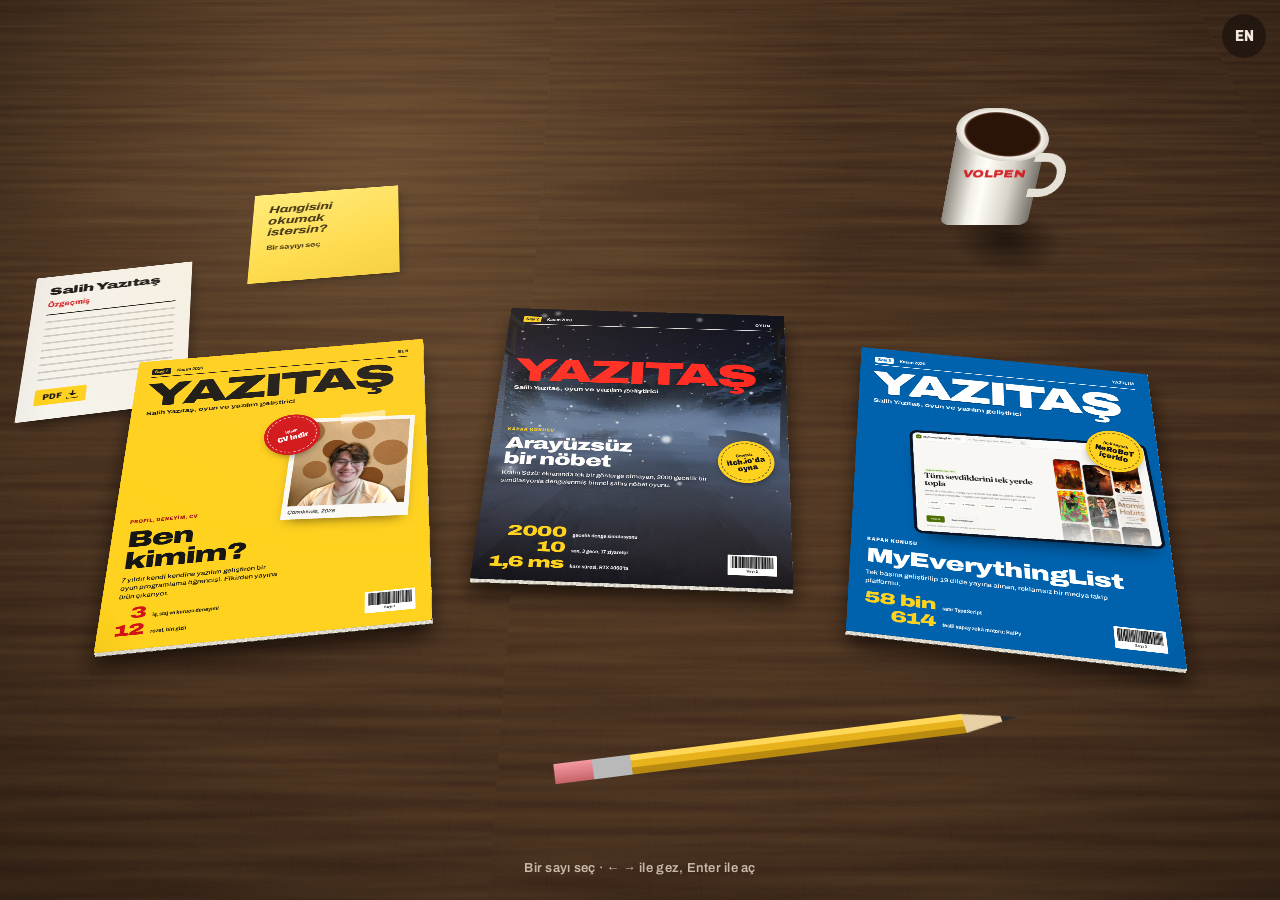
==== commit 5808a1c1: "Dergiyi masaya ve üç sayıya böl: Ben, Oyun, Yazılım Giriş artık ahşap bir masa: üç dergi CSS 3B sahn" ====
--- a/index.html
+++ b/index.html
@@ -1,5 +1,5 @@
 <!doctype html>
-<html lang="tr" data-theme="light">
+<html lang="tr" data-theme="light" class="is-desk">
 <head>
 <meta charset="utf-8">
 <meta name="viewport" content="width=device-width, initial-scale=1, viewport-fit=cover">
@@ -23,18 +23,17 @@
 <meta property="og:image" content="https://salihyzts.github.io/assets/og/og-tr.jpg">
 <meta property="og:image:width" content="1200">
 <meta property="og:image:height" content="630">
-<meta property="og:image:alt" content="YAZITAŞ dergisinin kapağı: Kralın Sözü'nün karlı kapısı üstünde kırmızı logo, Salih Yazıtaş adı ve sarı rakamlar">
+<meta property="og:image:alt" content="Ahşap bir masada YAZITAŞ dergisinin üç sayısı: Ben, Oyun ve Yazılım">
 <meta property="profile:first_name" content="Salih">
 <meta property="profile:last_name" content="Yazıtaş">
 <meta name="twitter:card" content="summary_large_image">
 <link rel="icon" href="/assets/favicon.svg" type="image/svg+xml">
 <link rel="apple-touch-icon" href="/assets/apple-touch-icon.png">
 <link rel="preload" href="/assets/fonts/archivo-normal-latin.woff2" as="font" type="font/woff2" crossorigin>
-<link rel="preload" href="/assets/img/kralin-sozu-gate_view.webp" as="image" type="image/webp">
 <link rel="stylesheet" href="/assets/css/fonts.css">
 <link rel="stylesheet" href="/assets/css/site.css">
 <script>
-  // Boyamadan önce temayı uygula; JS varsa dergi okuyucusu açılır
+  // Boyamadan önce temayı ve görünümü uygula (okuyucu ve masa aynı eşiği kullanır)
   (function () {
     var d = document.documentElement, t = null;
     try { t = localStorage.getItem("theme"); } catch (e) {}
@@ -43,604 +42,95 @@
     d.classList.add("reader", innerWidth < 720 || innerHeight < 512 ? "app" : "print");
   })();
 </script>
+<link rel="stylesheet" href="/assets/css/desk.css">
+<script type="speculationrules">{"prerender":[{"source":"document","where":{"selector_matches":".mag"},"eagerness":"moderate"}]}</script>
 <script type="application/ld+json">{"@context":"https://schema.org","@type":"Person","name":"Salih Yazıtaş","url":"https://salihyzts.github.io/","image":"https://salihyzts.github.io/assets/img/salih.webp","jobTitle":"Oyun ve yazılım geliştirici","email":"mailto:yazitassalih0@gmail.com","address":{"@type":"PostalAddress","addressLocality":"Çanakkale","addressCountry":"TR"},"alumniOf":{"@type":"CollegeOrUniversity","name":"Çanakkale Onsekiz Mart Üniversitesi"},"founder":{"@type":"Organization","name":"Volpen","url":"https://salihyzts.github.io/VolpenWeb/"},"sameAs":["https://github.com/SalihYzts","https://www.linkedin.com/in/salih-yaz%C4%B1ta%C5%9F/","https://salihyzts.itch.io"],"knowsAbout":["Unity","C#","TypeScript","React","Python","FastAPI","Supabase","Electron","Tauri","Go"]}</script>
 </head>
-<body>
-<a class="skip" href="#icindekiler">İçeriğe geç</a>
-
-<header class="topbar">
-  <a class="mini-mast" href="#kapak" aria-label="Kapak: Salih Yazıtaş" translate="no"><span lang="tr">YAZITAŞ</span></a>
-  <nav class="topnav" aria-label="Dergi bölümleri">
-    <ul><li><a href="#icindekiler" data-nav="icindekiler">İçindekiler</a></li><li><a href="#oyun" data-nav="oyun">Oyun</a></li><li><a href="#yazilim" data-nav="yazilim">Yazılım</a></li><li><a href="#yolculuk" data-nav="yolculuk">Yolculuk</a></li><li><a href="#mektup" data-nav="mektup">Okur mektupları</a></li></ul>
-  </nav>
-  <nav class="pager" aria-label="Dergi sayfaları">
-    <button type="button" class="pager-btn" data-prev aria-label="Önceki sayfa" aria-keyshortcuts="ArrowLeft"><svg class="px" viewBox="0 0 12 12" aria-hidden="true" focusable="false"><path d="M5 1h1v1h-1zM4 2h2v1h-2zM3 3h3v1h-3zM2 4h10v1h-10zM1 5h11v1h-11zM1 6h11v1h-11zM2 7h10v1h-10zM3 8h3v1h-3zM4 9h2v1h-2zM5 10h1v1h-1z"/></svg></button>
-    <label class="pager-jump"><span class="sr">Sayfaya git</span>
-      <select data-jump><option value="1">1. Kapak</option><option value="2">2. İçindekiler</option><option value="3">3. Editörden</option><option value="4">4. Kralın Sözü</option><option value="5">5. Kralın Sözü (2)</option><option value="6">6. Under the Counter, LAST DAWN</option><option value="7">7. Pati Rotası, Kısa kısa: jam ve ekip oyunları</option><option value="8">8. MyEverythingList</option><option value="9">9. MyEverythingList (2)</option><option value="10">10. NeRoBoT, RaiPy</option><option value="11">11. Parsel, Heren Agent</option><option value="12">12. Kafe Finans, Truva–Akınsoft arabirimi</option><option value="13">13. Kısa kısa: araçlar ve siteler</option><option value="14">14. Dosya: Yolculuk</option><option value="15">15. Rozetler</option><option value="16">16. Rehber: alet çantası</option><option value="17">17. Okur mektupları</option><option value="18">18. Arka kapak</option></select>
-    </label>
-    <button type="button" class="pager-btn" data-next aria-label="Sonraki sayfa" aria-keyshortcuts="ArrowRight"><svg class="px" viewBox="0 0 12 12" aria-hidden="true" focusable="false"><path d="M6 1h1v1h-1zM6 2h2v1h-2zM6 3h3v1h-3zM0 4h10v1h-10zM0 5h11v1h-11zM0 6h11v1h-11zM0 7h10v1h-10zM6 8h3v1h-3zM6 9h2v1h-2zM6 10h1v1h-1z"/></svg></button>
-    <p class="sr" aria-live="polite" data-status></p>
-  </nav>
-  <div class="tools">
-    <a class="tool" href="/en/" hreflang="en" lang="en" aria-label="English">EN</a>
-    <button type="button" class="tool" data-theme-toggle aria-label="Gündüz ya da gece baskısı"><svg class="px only-dark" viewBox="0 0 12 12" aria-hidden="true" focusable="false"><path d="M5 0h2v1h-2zM1 1h1v1h-1zM5 1h2v1h-2zM10 1h1v1h-1zM2 2h1v1h-1zM9 2h1v1h-1zM4 3h4v1h-4zM3 4h6v1h-6zM0 5h2v1h-2zM3 5h6v1h-6zM10 5h2v1h-2zM0 6h2v1h-2zM3 6h6v1h-6zM10 6h2v1h-2zM3 7h6v1h-6zM4 8h4v1h-4zM2 9h1v1h-1zM9 9h1v1h-1zM1 10h1v1h-1zM5 10h2v1h-2zM10 10h1v1h-1zM5 11h2v1h-2z"/></svg><svg class="px only-light" viewBox="0 0 12 12" aria-hidden="true" focusable="false"><path d="M4 0h4v1h-4zM2 1h3v1h-3zM1 2h3v1h-3zM1 3h2v1h-2zM0 4h3v1h-3zM0 5h3v1h-3zM0 6h3v1h-3zM0 7h4v1h-4zM11 7h1v1h-1zM1 8h4v1h-4zM10 8h2v1h-2zM1 9h9v1h-9zM2 10h7v1h-7zM4 11h4v1h-4z"/></svg></button>
+<body class="desk-body">
+<main class="scene" id="scene">
+  <h1 class="sr">Salih Yazıtaş: masada üç sayı var, birini seç</h1>
+  <div class="viewport" id="viewport">
+    <div class="camera" id="camera">
+      <div class="desk">
+        <div class="thing mug" data-prop="mug" aria-hidden="true"><div class="mug-floor"></div><div class="mug-body"></div><div class="mug-top"></div></div>
+        <div class="thing pencil" data-prop="pencil" aria-hidden="true"></div>
+        <div class="thing note" data-prop="note" aria-hidden="true">Hangisini okumak istersin?<small>Bir sayıyı seç</small></div>
+        <a class="thing cv-sheet" data-prop="cv" href="/cv/Salih_Yazitas_CV_TR.pdf" download aria-label="CV'yi indir, Türkçe PDF">
+          <span class="cv-sheet-h">Salih Yazıtaş</span><span class="cv-sheet-k">Özgeçmiş</span>
+          <span class="cv-sheet-lines" aria-hidden="true"></span><span class="cv-sheet-tag">PDF <svg class="px" viewBox="0 0 12 12" aria-hidden="true" focusable="false"><path d="M5 0h2v1h-2zM5 1h2v1h-2zM5 2h2v1h-2zM5 3h2v1h-2zM2 4h8v1h-8zM3 5h6v1h-6zM4 6h4v1h-4zM5 7h2v1h-2zM0 9h1v1h-1zM11 9h1v1h-1zM0 10h1v1h-1zM11 10h1v1h-1zM0 11h12v1h-12z"/></svg></span>
+        </a>
+        <ul class="mags" aria-label="Sayılar">
+        <li class="slot" data-i="0" style="--x:-330px;--y:20px;--r:-7deg">
+          <div class="thing shade"></div>
+          <a class="thing mag" href="/ben/" data-issue="ben">
+            <span class="edge edge--r" aria-hidden="true"></span><span class="edge edge--b" aria-hidden="true"></span>
+            <span class="sr">Sayı 1, Ben: Profil, deneyim, okul ve topluluk, beceriler ve CV.</span>
+            <div class="page page--cover cover--ben" aria-hidden="true"><div class="page-inner">
+      <span class="cover-photo"><img src="/assets/img/salih.webp" width="480" height="480" alt="" fetchpriority="high"><span class="cover-tape" aria-hidden="true"></span><span class="cover-photo-cap" aria-hidden="true">Çanakkale, 2026</span></span>
+      <div class="cover-inner">
+        <p class="cover-issue"><span>Sayı 1</span><span>Kasım 2026</span><span class="cover-issue-name">Ben</span></p>
+        <p class="masthead"><span class="masthead-word" lang="tr" translate="no" aria-hidden="true">YAZITAŞ</span><span class="cover-name"><span lang="tr">Salih Yazıtaş</span>, oyun ve yazılım geliştirici<span class="sr"> · Sayı 1: Ben</span></span></p>
+        <span class="cover-story"><span class="cover-kicker">Profil, deneyim, CV</span><span class="cover-title">Ben kimim?</span><span class="cover-deck">7 yıldır kendi kendine yazılım geliştiren bir oyun programlama öğrencisi. Fikirden yayına ürün çıkarıyor.</span></span>
+        <ul class="cover-lines">
+          <li><span class="cover-line"><span class="cl-big">3</span><span class="cl-text">iş, staj ve kurucu deneyimi</span></span></li>
+          <li><span class="cover-line"><span class="cl-big">12</span><span class="cl-text">rozet, biri gizli</span></span></li>
+        </ul>
+        <span class="sticker"><span class="sticker-top">İçinde</span><span class="sticker-main">CV indir</span></span>
+        <div class="barcode" aria-hidden="true"><svg class="barcode-bars" viewBox="0 0 111 40" preserveAspectRatio="none" aria-hidden="true"><rect x="0" y="0" width="2" height="40"/><rect x="4" y="0" width="2" height="40"/><rect x="7" y="0" width="3" height="40"/><rect x="11" y="0" width="3" height="40"/><rect x="15" y="0" width="1" height="40"/><rect x="17" y="0" width="2" height="40"/><rect x="20" y="0" width="1" height="40"/><rect x="22" y="0" width="3" height="40"/><rect x="26" y="0" width="2" height="40"/><rect x="29" y="0" width="2" height="40"/><rect x="32" y="0" width="2" height="40"/><rect x="35" y="0" width="1" height="40"/><rect x="37" y="0" width="1" height="40"/><rect x="39" y="0" width="3" height="40"/><rect x="43" y="0" width="2" height="40"/><rect x="46" y="0" width="2" height="40"/><rect x="49" y="0" width="1" height="40"/><rect x="51" y="0" width="2" height="40"/><rect x="54" y="0" width="3" height="40"/><rect x="58" y="0" width="1" height="40"/><rect x="60" y="0" width="2" height="40"/><rect x="63" y="0" width="2" height="40"/><rect x="66" y="0" width="2" height="40"/><rect x="69" y="0" width="1" height="40"/><rect x="71" y="0" width="2" height="40"/><rect x="74" y="0" width="1" height="40"/><rect x="76" y="0" width="3" height="40"/><rect x="80" y="0" width="1" height="40"/><rect x="82" y="0" width="2" height="40"/><rect x="85" y="0" width="1" height="40"/><rect x="87" y="0" width="3" height="40"/><rect x="91" y="0" width="1" height="40"/><rect x="93" y="0" width="2" height="40"/><rect x="96" y="0" width="3" height="40"/><rect x="100" y="0" width="1" height="40"/><rect x="102" y="0" width="3" height="40"/><rect x="106" y="0" width="1" height="40"/><rect x="108" y="0" width="2" height="40"/></svg><span>Sayı 1</span></div>
+      </div></div></div>
+          </a>
+        </li>
+        <li class="slot" data-i="1" style="--x:0px;--y:-28px;--r:2.5deg">
+          <div class="thing shade"></div>
+          <a class="thing mag" href="/oyun/" data-issue="oyun">
+            <span class="edge edge--r" aria-hidden="true"></span><span class="edge edge--b" aria-hidden="true"></span>
+            <span class="sr">Sayı 2, Oyun: Kralın Sözü, ekip oyunları, jamler ve kulüp.</span>
+            <div class="page page--cover cover--oyun" aria-hidden="true"><div class="page-inner">
+      <img class="cover-art" src="/assets/img/kralin-sozu-gate_view.webp" width="1200" height="675" alt="" fetchpriority="high">
+      <div class="cover-inner">
+        <p class="cover-issue"><span>Sayı 2</span><span>Kasım 2026</span><span class="cover-issue-name">Oyun</span></p>
+        <p class="masthead"><span class="masthead-word" lang="tr" translate="no" aria-hidden="true">YAZITAŞ</span><span class="cover-name"><span lang="tr">Salih Yazıtaş</span>, oyun ve yazılım geliştirici<span class="sr"> · Sayı 2: Oyun</span></span></p>
+        <span class="cover-story"><span class="cover-kicker">Kapak konusu</span><span class="cover-title">Arayüzsüz bir nöbet</span><span class="cover-deck">Kralın Sözü: ekranında tek bir gösterge olmayan, 2000 gecelik bir simülasyonla dengelenmiş birinci şahıs nöbet oyunu.</span></span>
+        <ul class="cover-lines">
+          <li><span class="cover-line"><span class="cl-big">2000</span><span class="cl-text">gecelik denge simülasyonu</span></span></li>
+          <li><span class="cover-line"><span class="cl-big">10</span><span class="cl-text">son, 3 gece, 17 ziyaretçi</span></span></li>
+          <li><span class="cover-line"><span class="cl-big">1,6 ms</span><span class="cl-text">kare süresi, RTX 4060'ta</span></span></li>
+        </ul>
+        <span class="sticker"><span class="sticker-top">Ücretsiz</span><span class="sticker-main">itch.io'da oyna</span></span>
+        <div class="barcode" aria-hidden="true"><svg class="barcode-bars" viewBox="0 0 109 40" preserveAspectRatio="none" aria-hidden="true"><rect x="0" y="0" width="1" height="40"/><rect x="3" y="0" width="2" height="40"/><rect x="6" y="0" width="1" height="40"/><rect x="8" y="0" width="1" height="40"/><rect x="10" y="0" width="3" height="40"/><rect x="14" y="0" width="3" height="40"/><rect x="18" y="0" width="1" height="40"/><rect x="20" y="0" width="1" height="40"/><rect x="22" y="0" width="1" height="40"/><rect x="24" y="0" width="3" height="40"/><rect x="28" y="0" width="3" height="40"/><rect x="32" y="0" width="2" height="40"/><rect x="35" y="0" width="2" height="40"/><rect x="38" y="0" width="1" height="40"/><rect x="40" y="0" width="3" height="40"/><rect x="44" y="0" width="2" height="40"/><rect x="47" y="0" width="1" height="40"/><rect x="49" y="0" width="2" height="40"/><rect x="52" y="0" width="2" height="40"/><rect x="55" y="0" width="2" height="40"/><rect x="58" y="0" width="2" height="40"/><rect x="61" y="0" width="2" height="40"/><rect x="64" y="0" width="3" height="40"/><rect x="68" y="0" width="1" height="40"/><rect x="70" y="0" width="3" height="40"/><rect x="74" y="0" width="1" height="40"/><rect x="76" y="0" width="2" height="40"/><rect x="79" y="0" width="3" height="40"/><rect x="83" y="0" width="1" height="40"/><rect x="85" y="0" width="1" height="40"/><rect x="87" y="0" width="3" height="40"/><rect x="91" y="0" width="1" height="40"/><rect x="93" y="0" width="2" height="40"/><rect x="96" y="0" width="1" height="40"/><rect x="98" y="0" width="3" height="40"/><rect x="102" y="0" width="1" height="40"/><rect x="104" y="0" width="1" height="40"/><rect x="106" y="0" width="2" height="40"/></svg><span>Sayı 2</span></div>
+      </div></div></div>
+          </a>
+        </li>
+        <li class="slot" data-i="2" style="--x:330px;--y:28px;--r:8deg">
+          <div class="thing shade"></div>
+          <a class="thing mag" href="/yazilim/" data-issue="yazilim">
+            <span class="edge edge--r" aria-hidden="true"></span><span class="edge edge--b" aria-hidden="true"></span>
+            <span class="sr">Sayı 3, Yazılım: MyEverythingList, staj projesi Parsel, açık kaynak araçlar ve kafe işleri.</span>
+            <div class="page page--cover cover--yazilim" aria-hidden="true"><div class="page-inner">
+      <span class="cover-screen"><img src="/assets/img/myeverythinglist.webp" width="2000" height="1125" alt="" fetchpriority="high"></span>
+      <div class="cover-inner">
+        <p class="cover-issue"><span>Sayı 3</span><span>Kasım 2026</span><span class="cover-issue-name">Yazılım</span></p>
+        <p class="masthead"><span class="masthead-word" lang="tr" translate="no" aria-hidden="true">YAZITAŞ</span><span class="cover-name"><span lang="tr">Salih Yazıtaş</span>, oyun ve yazılım geliştirici<span class="sr"> · Sayı 3: Yazılım</span></span></p>
+        <span class="cover-story"><span class="cover-kicker">Kapak konusu</span><span class="cover-title" translate="no" lang="en">MyEverythingList</span><span class="cover-deck">Tek başına geliştirilip 19 dilde yayına alınan, reklamsız bir medya takip platformu.</span></span>
+        <ul class="cover-lines">
+          <li><span class="cover-line"><span class="cl-big">58 bin</span><span class="cl-text">satır TypeScript</span></span></li>
+          <li><span class="cover-line"><span class="cl-big">614</span><span class="cl-text">testli yapay zekâ motoru: RaiPy</span></span></li>
+        </ul>
+        <span class="sticker"><span class="sticker-top">Açık kaynak</span><span class="sticker-main">NeRoBoT içeride</span></span>
+        <div class="barcode" aria-hidden="true"><svg class="barcode-bars" viewBox="0 0 111 40" preserveAspectRatio="none" aria-hidden="true"><rect x="0" y="0" width="2" height="40"/><rect x="3" y="0" width="3" height="40"/><rect x="7" y="0" width="1" height="40"/><rect x="9" y="0" width="3" height="40"/><rect x="14" y="0" width="2" height="40"/><rect x="17" y="0" width="3" height="40"/><rect x="21" y="0" width="2" height="40"/><rect x="24" y="0" width="2" height="40"/><rect x="27" y="0" width="1" height="40"/><rect x="29" y="0" width="2" height="40"/><rect x="32" y="0" width="1" height="40"/><rect x="34" y="0" width="2" height="40"/><rect x="37" y="0" width="2" height="40"/><rect x="40" y="0" width="2" height="40"/><rect x="43" y="0" width="1" height="40"/><rect x="45" y="0" width="2" height="40"/><rect x="48" y="0" width="1" height="40"/><rect x="50" y="0" width="1" height="40"/><rect x="52" y="0" width="1" height="40"/><rect x="54" y="0" width="1" height="40"/><rect x="56" y="0" width="1" height="40"/><rect x="58" y="0" width="3" height="40"/><rect x="62" y="0" width="3" height="40"/><rect x="66" y="0" width="2" height="40"/><rect x="69" y="0" width="3" height="40"/><rect x="73" y="0" width="3" height="40"/><rect x="77" y="0" width="2" height="40"/><rect x="80" y="0" width="3" height="40"/><rect x="84" y="0" width="1" height="40"/><rect x="86" y="0" width="1" height="40"/><rect x="88" y="0" width="3" height="40"/><rect x="92" y="0" width="1" height="40"/><rect x="94" y="0" width="2" height="40"/><rect x="97" y="0" width="2" height="40"/><rect x="100" y="0" width="2" height="40"/><rect x="103" y="0" width="2" height="40"/><rect x="106" y="0" width="2" height="40"/><rect x="109" y="0" width="1" height="40"/></svg><span>Sayı 3</span></div>
+      </div></div></div>
+          </a>
+        </li>
+        </ul>
+      </div>
+    </div>
   </div>
-</header>
-
-<main id="main" class="book" aria-label="Dergi sayfaları" data-total="18"><div class="world">
-  <section class="page page--cover page--right" id="kapak" data-page="1" role="group" aria-roledescription="sayfa" aria-label="Kapak, 1 / 18">
-    <div class="page-inner">
-      <img class="cover-art" src="/assets/img/kralin-sozu-gate_view.webp" width="1200" height="675" alt="Kralın Sözü: karlı bir gecede iki nöbet kulesi arasındaki kapı" fetchpriority="high">
-      <div class="cover-inner">
-        <p class="cover-issue"><span>Sayı 26</span><span>Kasım 2026</span><span>Oyun ve yazılım dergisi</span></p>
-        <h1 class="masthead"><span class="masthead-word" lang="tr" translate="no" aria-hidden="true">YAZITAŞ</span><span class="cover-name"><span lang="tr">Salih Yazıtaş</span>, oyun ve yazılım geliştirici</span></h1>
-        <a class="cover-story" href="#kralin-sozu">
-          <span class="cover-title">Arayüzsüz bir nöbet</span>
-          <span class="cover-deck">Kralın Sözü: ekranında tek bir gösterge olmayan, 2000 gecelik bir simülasyonla dengelenmiş birinci şahıs nöbet oyunu.</span>
-        </a>
-        <ul class="cover-lines">
-          <li><a href="#myeverythinglist"><span class="cl-big">19</span><span class="cl-text">dilde yayında: MyEverythingList</span></a></li>
-          <li><a href="#raipy"><span class="cl-big">614</span><span class="cl-text">testli yapay zekâ motoru: RaiPy</span></a></li>
-          <li><a href="#kralin-sozu"><span class="cl-big">1,6 ms</span><span class="cl-text">kare süresi, RTX 4060'ta</span></a></li>
-        </ul>
-        <a class="sticker" href="/cv/Salih_Yazitas_CV_TR.pdf" download><span class="sticker-top">Bu sayıda</span><span class="sticker-main">CV hediye</span></a>
-        <div class="barcode" aria-hidden="true"><svg class="barcode-bars" viewBox="0 0 113 40" preserveAspectRatio="none" aria-hidden="true"><rect x="0" y="0" width="1" height="40"/><rect x="2" y="0" width="1" height="40"/><rect x="4" y="0" width="3" height="40"/><rect x="8" y="0" width="3" height="40"/><rect x="12" y="0" width="1" height="40"/><rect x="14" y="0" width="1" height="40"/><rect x="16" y="0" width="1" height="40"/><rect x="18" y="0" width="2" height="40"/><rect x="21" y="0" width="1" height="40"/><rect x="23" y="0" width="1" height="40"/><rect x="25" y="0" width="2" height="40"/><rect x="28" y="0" width="1" height="40"/><rect x="30" y="0" width="3" height="40"/><rect x="34" y="0" width="2" height="40"/><rect x="37" y="0" width="1" height="40"/><rect x="39" y="0" width="3" height="40"/><rect x="43" y="0" width="3" height="40"/><rect x="47" y="0" width="3" height="40"/><rect x="51" y="0" width="2" height="40"/><rect x="54" y="0" width="3" height="40"/><rect x="58" y="0" width="3" height="40"/><rect x="62" y="0" width="1" height="40"/><rect x="64" y="0" width="1" height="40"/><rect x="66" y="0" width="1" height="40"/><rect x="68" y="0" width="1" height="40"/><rect x="70" y="0" width="3" height="40"/><rect x="74" y="0" width="2" height="40"/><rect x="77" y="0" width="1" height="40"/><rect x="79" y="0" width="2" height="40"/><rect x="82" y="0" width="1" height="40"/><rect x="84" y="0" width="3" height="40"/><rect x="88" y="0" width="3" height="40"/><rect x="92" y="0" width="3" height="40"/><rect x="96" y="0" width="1" height="40"/><rect x="98" y="0" width="3" height="40"/><rect x="102" y="0" width="3" height="40"/><rect x="106" y="0" width="3" height="40"/><rect x="110" y="0" width="2" height="40"/></svg><span>Sayı 26</span></div>
-      </div></div>
-  </section>
-  <section class="page page--contents sec--ink page--left" id="icindekiler" data-page="2" role="group" aria-roledescription="sayfa" aria-label="İçindekiler, 2 / 18">
-    <div class="page-inner">
-      <h2 class="toc-title">İçindekiler</h2>
-      <ol class="toc-list">
-        
-          <li class="toc-group">
-            <a class="toc-sec" href="#oyun"><span>Oyun</span><span class="toc-pg">4</span></a>
-            <ul>
-              <li><a href="#kralin-sozu"><span lang="tr">Kralın Sözü</span><span class="toc-pg">4</span></a></li>
-              <li><a href="#under-the-counter"><span lang="en">Under the Counter</span><span class="toc-pg">6</span></a></li>
-              <li><a href="#last-dawn"><span lang="en">LAST DAWN</span><span class="toc-pg">6</span></a></li>
-              <li><a href="#pati-rotasi"><span lang="tr">Pati Rotası</span><span class="toc-pg">7</span></a></li>
-              <li><a href="#oyun-kisa"><span>Kısa kısa</span><span class="toc-pg">7</span></a><p class="toc-briefs" translate="no">Let's Cook a Mask, The Rolling Pizz, Ağaçlaştırılmış Elma, ColorLand, ÜçKKeNİci, EcoBuddy</p></li>
-            </ul>
-          </li>
-        
-          <li class="toc-group">
-            <a class="toc-sec" href="#yazilim"><span>Yazılım</span><span class="toc-pg">8</span></a>
-            <ul>
-              <li><a href="#myeverythinglist"><span lang="en">MyEverythingList</span><span class="toc-pg">8</span></a></li>
-              <li><a href="#nerobot"><span lang="en">NeRoBoT</span><span class="toc-pg">10</span></a></li>
-              <li><a href="#raipy"><span lang="en">RaiPy</span><span class="toc-pg">10</span></a></li>
-              <li><a href="#parsel"><span lang="tr">Parsel</span><span class="toc-pg">11</span></a></li>
-              <li><a href="#heren-agent"><span lang="en">Heren Agent</span><span class="toc-pg">11</span></a></li>
-              <li><a href="#kafe-finans"><span lang="en">Kafe Finans</span><span class="toc-pg">12</span></a></li>
-              <li><a href="#truva-arabirimi"><span lang="tr">Truva–Akınsoft arabirimi</span><span class="toc-pg">12</span></a></li>
-              <li><a href="#yazilim-kisa"><span>Kısa kısa</span><span class="toc-pg">13</span></a><p class="toc-briefs" translate="no">Oyun Vitrini, Görevler, Volpen, GDD Creator, TurkOS, YtChatInstaller</p></li>
-            </ul>
-          </li>
-        <li class="toc-group toc-group--misc"><ul>
-          <li><a href="#editor"><span>Editörden ve künye</span><span class="toc-pg">3</span></a></li>
-          <li><a href="#yolculuk"><span>Dosya: Yolculuk</span><span class="toc-pg">14</span></a></li>
-          <li><a href="#rozetler"><span>Rozetler</span><span class="toc-pg">15</span></a></li>
-          <li><a href="#rehber"><span>Rehber: alet çantası</span><span class="toc-pg">16</span></a></li>
-          <li><a href="#mektup"><span>Okur mektupları</span><span class="toc-pg">17</span></a></li>
-        </ul></li>
-      </ol>
-      <a class="toc-cover" href="#kralin-sozu">
-        <img src="/assets/img/kralin-sozu-wolves.webp" width="1200" height="675" alt="" loading="lazy" decoding="async">
-        <span class="toc-cover-k">Kapak konusu · 4</span>
-        <span class="toc-cover-t">Arayüzsüz bir nöbet</span>
-      </a></div>
-    <footer class="page-foot" aria-hidden="true"><span class="page-run"><span translate="no">YAZITAŞ</span> · İçindekiler</span><span class="page-no">2</span></footer>
-  </section>
-  <section class="page page--editor sec--game page--right" id="editor" data-page="3" role="group" aria-roledescription="sayfa" aria-label="Editörden, 3 / 18">
-    <div class="page-inner">
-      <img class="editor-photo" src="/assets/img/salih.webp" width="480" height="480" alt="Salih Yazıtaş'ın fotoğrafı" loading="lazy" decoding="async">
-      <h2 class="editor-title">Editörden</h2>
-      <div class="editor-text"><p>Merhaba, ben Salih. Çanakkale Onsekiz Mart Üniversitesi'nde oyun geliştirme okuyorum ve 7 yıldır kendi kendime kod yazıyorum.</p><p>Bu sayıda iki işimi bir arada bulacaksın: Unity'de yaptığım oyunlar ve React, Python, Go ile yazdığım yazılımlar. İkisini de fikirden yayına kadar götürüyorum. Bağımsız ekip Volpen'in kurucusuyum.</p></div>
-      <p class="editor-sign">Salih Yazıtaş, genel yayın yönetmeni</p>
-      <p class="editor-cv">
-        <a class="btn btn--solid" href="/cv/Salih_Yazitas_CV_TR.pdf" download><svg class="px" viewBox="0 0 12 12" aria-hidden="true" focusable="false"><path d="M5 0h2v1h-2zM5 1h2v1h-2zM5 2h2v1h-2zM5 3h2v1h-2zM2 4h8v1h-8zM3 5h6v1h-6zM4 6h4v1h-4zM5 7h2v1h-2zM0 9h1v1h-1zM11 9h1v1h-1zM0 10h1v1h-1zM11 10h1v1h-1zM0 11h12v1h-12z"/></svg><span>CV'yi indir, Türkçe PDF</span></a>
-      </p>
-      <section class="imprint-box" aria-labelledby="kunye-h">
-        <h3 class="imprint-title" id="kunye-h">Künye</h3>
-        <dl class="imprint"><div><dt>Sahibi ve genel yayın yönetmeni</dt><dd>Salih Yazıtaş</dd></div><div><dt>Yazı işleri, kod ve tasarım</dt><dd>Salih Yazıtaş</dd></div><div><dt>Yayınevi</dt><dd>Volpen, Çanakkale</dd></div><div><dt>Okul</dt><dd>ÇOMÜ, Oyun Geliştirme ve Programlama, 2. sınıf</dd></div><div><dt>Diller</dt><dd>Türkçe (ana dil), İngilizce (teknik)</dd></div><div><dt>Baskı</dt><dd>GitHub Pages</dd></div></dl>
-        <p class="imprint-hint">Bu dergi elle dizildi: çerçeve yok, izleyici yok. Gizli rozet için: ↑ ↑ ↓ ↓ ← → ← → B A</p>
-      </section></div>
-    <footer class="page-foot" aria-hidden="true"><span class="page-run"><span translate="no">YAZITAŞ</span> · Editörden</span><span class="page-no">3</span></footer>
-  </section>
-  <section class="page page--feature-a sec--game page--left" id="kralin-sozu" data-page="4" role="group" aria-roledescription="sayfa" aria-label="Kralın Sözü, 4 / 18">
-    <div class="page-inner">
-      <header class="sec-band" id="oyun"><h2 class="sec-band-title">Oyun</h2><p class="sec-band-deck">Unity ve C# ile yaptığım oyunlar: tek başıma, ekiple ve jamlerde.</p></header>
-      <figure class="fa-art"><img src="/assets/img/kralin-sozu-gate_view.webp" width="1200" height="675" alt="Kralın Sözü: karlı bir gecede iki nöbet kulesi arasındaki kapı" loading="lazy" decoding="async"></figure>
-      <p class="fig">Görsel 1. Kralın Sözü: karlı bir gecede iki nöbet kulesi arasındaki kapı</p>
-      <div class="fa-head"><h3 class="rv-title" translate="no" lang="tr">Kralın Sözü</h3><p class="rv-deck">Bir halk hikâyesinden uyarlanan, ekranda hiç arayüz olmayan birinci şahıs nöbet oyunu. Kralın unuttuğu nöbetçi sensin; üç kış gecesi boyunca kapıyı tutuyorsun.</p></div></div>
-    <footer class="page-foot" aria-hidden="true"><span class="page-run"><span translate="no">YAZITAŞ</span> · Oyun</span><span class="page-no">4</span></footer>
-  </section>
-  <section class="page page--feature-b sec--game page--right" id="kralin-sozu-2" data-page="5" role="group" aria-roledescription="sayfa" aria-label="Kralın Sözü (2), 5 / 18">
-    <div class="page-inner"><blockquote class="pull"><p>Beni soğuk değil, sözünüz öldürdü.</p><cite>Donmuş nöbetçinin yanında bulunan not, oyunun hikâyesinden</cite></blockquote><div class="rv-body"><p>Sahnenin tamamı kodla kuruluyor. Kuralları Unity'den bağımsız bir çekirdekte yazdım.</p><p>Oyunu 2000 gecelik bir denge simülasyonuyla ayarladım; ekran açmadan çalışan test botları var.</p></div>
-      <ul class="rv-gallery"><li><img src="/assets/img/kralin-sozu-papers.webp" width="1200" height="675" alt="Ziyaretçinin belgelerini inceleme" loading="lazy" decoding="async"></li><li><img src="/assets/img/kralin-sozu-wolves.webp" width="1200" height="675" alt="Karanlıkta yaklaşan kurtlar" loading="lazy" decoding="async"></li><li><img src="/assets/img/kralin-sozu-king_promise.webp" width="1200" height="675" alt="Kralın söz verdiği an" loading="lazy" decoding="async"></li></ul>
-      
-          <aside class="spec" aria-label="Künye: Kralın Sözü">
-            <p class="spec-h">Künye</p>
-            <dl class="spec-list">
-              <div><dt>Tür ve rol</dt><dd>Tek kişilik oyun</dd></div>
-              <div><dt>Tarih</dt><dd>Ekim 2026</dd></div>
-              <div><dt>Teknoloji</dt><dd>Unity 6, C#, Vulkan, Windows, Linux</dd></div>
-            </dl>
-            <p class="spec-h">Rakamlarla</p>
-            <dl class="spec-nums"><div><dt>Gece</dt><dd>3</dd></div><div><dt>Ziyaretçi türü</dt><dd>17</dd></div><div><dt>Son</dt><dd>10</dd></div><div><dt>Denge simülasyonu</dt><dd>2000 gece</dd></div><div><dt>Kare süresi (RTX 4060, 1080p)</dt><dd>1,6 ms</dd></div></dl>
-          </aside>
-          <p class="rv-links"><a class="btn btn--solid" href="https://salihyzts.itch.io/kralin-sozu" target="_blank" rel="noopener">itch.io'da oyna<svg class="px px--ext" viewBox="0 0 12 12" aria-hidden="true" focusable="false"><path d="M6 0h6v1h-6zM10 1h2v1h-2zM9 2h1v1h-1zM11 2h1v1h-1zM8 3h1v1h-1zM11 3h1v1h-1zM7 4h1v1h-1zM11 4h1v1h-1zM6 5h1v1h-1zM5 6h1v1h-1zM4 7h1v1h-1z"/></svg><span class="sr">(yeni sekmede açılır)</span></a><a class="btn" href="https://github.com/SalihYzts/kralin-sozu" target="_blank" rel="noopener">Kaynak kod<svg class="px px--ext" viewBox="0 0 12 12" aria-hidden="true" focusable="false"><path d="M6 0h6v1h-6zM10 1h2v1h-2zM9 2h1v1h-1zM11 2h1v1h-1zM8 3h1v1h-1zM11 3h1v1h-1zM7 4h1v1h-1zM11 4h1v1h-1zM6 5h1v1h-1zM5 6h1v1h-1zM4 7h1v1h-1z"/></svg><span class="sr">(yeni sekmede açılır)</span></a></p></div>
-    <footer class="page-foot" aria-hidden="true"><span class="page-run"><span translate="no">YAZITAŞ</span> · Oyun</span><span class="page-no">5</span></footer>
-  </section>
-  <section class="page page--duo sec--game page--left" id="oyun-1" data-page="6" role="group" aria-roledescription="sayfa" aria-label="Under the Counter, LAST DAWN, 6 / 18">
-    <div class="page-inner">
-      <article class="duo" id="under-the-counter" aria-labelledby="under-the-counter-h">
-        <div class="rv-frame duo-frame"><div class="rv-art"><svg class="art" viewBox="0 0 320 200" role="img" aria-label="Dükkân tezgâhı, CD'ler ve şüphe göstergesi çizimi">
-      <g fill="none" stroke="currentColor" stroke-width="2">
-        <path d="M20 150h280M20 150v34M300 150v34M40 120h240v30H40z"/>
-        <circle cx="96" cy="96" r="24"/><circle cx="96" cy="96" r="5"/>
-        <circle cx="150" cy="104" r="16"/><circle cx="150" cy="104" r="3"/>
-        <path d="M196 70h56v50h-56zM204 80h40M204 90h28"/>
-        <path d="M30 24h120v14H30z"/>
-      </g>
-      <path d="M32 26h78v10H32z" fill="currentColor"/>
-      <text x="160" y="35" fill="currentColor" font-family="IBM Plex Mono, monospace" font-size="11">ŞÜPHE</text>
-      <text x="196" y="138" fill="currentColor" font-family="IBM Plex Mono, monospace" font-size="11">₺ 2000s</text>
-    </svg></div></div>
-        <div class="duo-text">
-          <h3 class="rv-title" id="under-the-counter-h" translate="no" lang="en">Under the Counter</h3>
-          <p class="duo-meta">Ekip oyunu, baş programcı, Temmuz 2026'dan beri</p>
-          <p class="rv-deck">2000'lerde korsan CD satan küçük bir dükkânı işlettiğin, kara mizahlı birinci şahıs dükkân simülasyonu. Hedef: Steam Next Fest demosu.</p>
-          <div class="rv-body rv-body--nocap"><p><b class="runin">Ekonomiyi, sabrı tükenen müşterileri,</b> şüphe göstergesine bağlı polis baskınlarını, çökmeye dayanıklı kaydı ve TR/EN yerelleştirmeyi yazdım. Ekipteki commit'lerin çoğu benim.</p></div>
-          <ul class="duo-stats" aria-label="Rakamlarla"><li><b>88</b> Çalışma zamanı script'i</li><li><b>28</b> Editör aracı</li></ul>
-          <p class="duo-tech">Unity 6, URP, NavMesh, Input System, C#</p>
-          
-        </div>
-      </article>
-      <article class="duo" id="last-dawn" aria-labelledby="last-dawn-h">
-        <div class="rv-frame duo-frame"><img src="/assets/img/last-dawn.webp" width="960" height="600" alt="LAST DAWN tanıtım sitesinin ana ekranı" style="object-position:0% 45%" loading="lazy" decoding="async"></div>
-        <div class="duo-text">
-          <h3 class="rv-title" id="last-dawn-h" translate="no" lang="en">LAST DAWN</h3>
-          <p class="duo-meta">Volpen ekip oyunu, yazılım ve pazarlama, Geliştiriliyor</p>
-          <p class="rv-deck">Kıyamet sonrası bir dünyada gündüz yağmaya çıkıp gece üssünü savunduğun, hayatta kalma ile üs kurmayı birleştiren bir PC oyunu.</p>
-          <div class="rv-body rv-body--nocap"><p><b class="runin">Projede yazılım ve pazarlamadan</b> sorumluyum. Gündüz/gece düğmesiyle bütün paleti değiştiren tanıtım sitesini ben yaptım.</p></div>
-          
-          <p class="duo-tech">Unity, C#, HTML, CSS</p>
-          
-          <p class="rv-links"><a class="btn btn--solid" href="https://salihyzts.github.io/Last-Down-WEB/" target="_blank" rel="noopener">Siteyi aç<svg class="px px--ext" viewBox="0 0 12 12" aria-hidden="true" focusable="false"><path d="M6 0h6v1h-6zM10 1h2v1h-2zM9 2h1v1h-1zM11 2h1v1h-1zM8 3h1v1h-1zM11 3h1v1h-1zM7 4h1v1h-1zM11 4h1v1h-1zM6 5h1v1h-1zM5 6h1v1h-1zM4 7h1v1h-1z"/></svg><span class="sr">(yeni sekmede açılır)</span></a></p>
-        </div>
-      </article></div>
-    <footer class="page-foot" aria-hidden="true"><span class="page-run"><span translate="no">YAZITAŞ</span> · Oyun</span><span class="page-no">6</span></footer>
-  </section>
-  <section class="page page--duo sec--game page--duo-briefs page--right" id="oyun-2" data-page="7" role="group" aria-roledescription="sayfa" aria-label="Pati Rotası, Kısa kısa: jam ve ekip oyunları, 7 / 18">
-    <div class="page-inner">
-      <article class="duo" id="pati-rotasi" aria-labelledby="pati-rotasi-h">
-        <div class="rv-frame duo-frame"><img src="/assets/img/pati-rotasi.webp" width="960" height="748" alt="Pati Rotası tanıtım ekranı ve iki telefon görüntüsü" style="object-position:0% 50%" loading="lazy" decoding="async"></div>
-        <div class="duo-text">
-          <h3 class="rv-title" id="pati-rotasi-h" translate="no" lang="tr">Pati Rotası</h3>
-          <p class="duo-meta">Mobil oyun, 2026</p>
-          <p class="rv-deck">Yürüyüşü teşvik eden mobil oyun. Sokak kedilerini fotoğraflayıp koleksiyon yapıyorsun, haritadaki sis yürüdükçe açılıyor, adımların barınaklar için mama puanına dönüşüyor.</p>
-          
-          
-          <p class="duo-tech">Expo, React Native, Leaflet</p>
-          
-          <p class="rv-links"><a class="btn btn--solid" href="https://github.com/SalihYzts/pati-rotasi" target="_blank" rel="noopener">Kaynak kod<svg class="px px--ext" viewBox="0 0 12 12" aria-hidden="true" focusable="false"><path d="M6 0h6v1h-6zM10 1h2v1h-2zM9 2h1v1h-1zM11 2h1v1h-1zM8 3h1v1h-1zM11 3h1v1h-1zM7 4h1v1h-1zM11 4h1v1h-1zM6 5h1v1h-1zM5 6h1v1h-1zM4 7h1v1h-1z"/></svg><span class="sr">(yeni sekmede açılır)</span></a></p>
-        </div>
-      </article>
-      <section class="duo-briefs" aria-labelledby="oyun-kisa-h">
-        <h3 class="briefs-title" id="oyun-kisa-h">Kısa kısa: jam ve ekip oyunları</h3>
-        <ul class="brief-list brief-list--rows">
-        <li class="brief" id="lets-cook-a-mask">
-          <div class="brief-frame"><img class="is-contain" src="/assets/img/lets-cook-a-mask.webp" width="960" height="600" alt="Let's Cook a Mask logosu: tavada iki tiyatro maskesi" loading="lazy" decoding="async"></div>
-          <div class="brief-text">
-            <h4 class="brief-title" translate="no" lang="en">Let's Cook a Mask</h4>
-            
-            <p class="brief-meta">Global Game Jam 2026, ekip oyunu, 2026</p>
-            <p class="brief-pitch">Yüzlerin gizlendiği bir dünyada kimlik ustasısın: müşterilerin fısıltılarını dinleyip istedikleri gücü veren maskeyi pişiriyorsun.</p>
-            <p class="brief-links"><a href="https://ew0ue.itch.io/lets-cook-a-mask" target="_blank" rel="noopener">itch.io'da oyna<svg class="px px--ext" viewBox="0 0 12 12" aria-hidden="true" focusable="false"><path d="M6 0h6v1h-6zM10 1h2v1h-2zM9 2h1v1h-1zM11 2h1v1h-1zM8 3h1v1h-1zM11 3h1v1h-1zM7 4h1v1h-1zM11 4h1v1h-1zM6 5h1v1h-1zM5 6h1v1h-1zM4 7h1v1h-1z"/></svg><span class="sr">(yeni sekmede açılır)</span></a><a href="https://github.com/SalihYzts/GGJ-2026-BUG-Ne-Yapsak-Yahu" target="_blank" rel="noopener">Kaynak kod<svg class="px px--ext" viewBox="0 0 12 12" aria-hidden="true" focusable="false"><path d="M6 0h6v1h-6zM10 1h2v1h-2zM9 2h1v1h-1zM11 2h1v1h-1zM8 3h1v1h-1zM11 3h1v1h-1zM7 4h1v1h-1zM11 4h1v1h-1zM6 5h1v1h-1zM5 6h1v1h-1zM4 7h1v1h-1z"/></svg><span class="sr">(yeni sekmede açılır)</span></a></p>
-          </div>
-        </li>
-        <li class="brief" id="the-rolling-pizz">
-          <div class="brief-frame"><img src="/assets/img/the-rolling-pizz.webp" width="960" height="600" alt="The Rolling Pizz: renkli binalar arasında yuvarlanan pizza" loading="lazy" decoding="async"></div>
-          <div class="brief-text">
-            <h4 class="brief-title" translate="no" lang="en">The Rolling Pizz</h4>
-            
-            <p class="brief-meta">Yıldız Jam 2026, Unity geliştirici, 2026</p>
-            <p class="brief-pitch">Masada uyurken ortadan ikiye kesilen bir pizzayı kaçırıyorsun; bazı engelleri bütün, bazılarını iki yarım hâlinde geçmen gerekiyor.</p>
-            <p class="brief-links"><a href="https://tce81.itch.io/the-rolling-pizz" target="_blank" rel="noopener">itch.io'da oyna<svg class="px px--ext" viewBox="0 0 12 12" aria-hidden="true" focusable="false"><path d="M6 0h6v1h-6zM10 1h2v1h-2zM9 2h1v1h-1zM11 2h1v1h-1zM8 3h1v1h-1zM11 3h1v1h-1zM7 4h1v1h-1zM11 4h1v1h-1zM6 5h1v1h-1zM5 6h1v1h-1zM4 7h1v1h-1z"/></svg><span class="sr">(yeni sekmede açılır)</span></a></p>
-          </div>
-        </li>
-        <li class="brief" id="agaclastirilmis-elma">
-          <div class="brief-frame"><img src="/assets/img/agaclastirilmis-elma.webp" width="960" height="600" alt="Ağaçlaştırılmış Elma: elmalı turta bekleyen tilki ve yaşlı kadın çizimi" loading="lazy" decoding="async"></div>
-          <div class="brief-text">
-            <h4 class="brief-title brief-title--long" translate="no" lang="tr">Ağaçlaştırılmış Elma</h4>
-            
-            <p class="brief-meta">Volpen, 2 ay. Kod, proje yönetimi ve hikâye</p>
-            <p class="brief-pitch">Tohumdan ağaca bir elmanın macerası: tilki Kiki'ye yardım edip elmayı yetiştiriyorsun.</p>
-            <p class="brief-links"><a href="https://volpentr.itch.io/agaclastirilmiselma" target="_blank" rel="noopener">itch.io'da oyna<svg class="px px--ext" viewBox="0 0 12 12" aria-hidden="true" focusable="false"><path d="M6 0h6v1h-6zM10 1h2v1h-2zM9 2h1v1h-1zM11 2h1v1h-1zM8 3h1v1h-1zM11 3h1v1h-1zM7 4h1v1h-1zM11 4h1v1h-1zM6 5h1v1h-1zM5 6h1v1h-1zM4 7h1v1h-1z"/></svg><span class="sr">(yeni sekmede açılır)</span></a><a href="https://github.com/SalihYzts/ElnalistirilmisAgac" target="_blank" rel="noopener">Kaynak kod<svg class="px px--ext" viewBox="0 0 12 12" aria-hidden="true" focusable="false"><path d="M6 0h6v1h-6zM10 1h2v1h-2zM9 2h1v1h-1zM11 2h1v1h-1zM8 3h1v1h-1zM11 3h1v1h-1zM7 4h1v1h-1zM11 4h1v1h-1zM6 5h1v1h-1zM5 6h1v1h-1zM4 7h1v1h-1z"/></svg><span class="sr">(yeni sekmede açılır)</span></a></p>
-          </div>
-        </li>
-        <li class="brief" id="colorland">
-          <div class="brief-frame"><img src="/assets/img/colorland.webp" width="960" height="600" alt="ColorLand: gri taş bir odada kırmızı kapı" loading="lazy" decoding="async"></div>
-          <div class="brief-text">
-            <h4 class="brief-title brief-title--keep" translate="no" lang="en">ColorLand</h4>
-            
-            <p class="brief-meta">Volpen, 1 hafta. İlk 3D projem</p>
-            <p class="brief-pitch">Dünyanın renkleri çalınmış. İstasyonu keşfedip bulmacaları çözerek ışığı geri getiriyorsun.</p>
-            <p class="brief-links"><a href="https://volpentr.itch.io/colorland" target="_blank" rel="noopener">itch.io'da oyna<svg class="px px--ext" viewBox="0 0 12 12" aria-hidden="true" focusable="false"><path d="M6 0h6v1h-6zM10 1h2v1h-2zM9 2h1v1h-1zM11 2h1v1h-1zM8 3h1v1h-1zM11 3h1v1h-1zM7 4h1v1h-1zM11 4h1v1h-1zM6 5h1v1h-1zM5 6h1v1h-1zM4 7h1v1h-1z"/></svg><span class="sr">(yeni sekmede açılır)</span></a></p>
-          </div>
-        </li>
-        <li class="brief" id="uckkenici">
-          <div class="brief-frame"><img src="/assets/img/uckkenici.webp" width="960" height="600" alt="ÜçKKeNİci: açıları verilen bir üçgen ve dört cevap seçeneği" loading="lazy" decoding="async"></div>
-          <div class="brief-text">
-            <h4 class="brief-title brief-title--keep" translate="no" lang="tr">ÜçKKeNİci</h4>
-            
-            <p class="brief-meta">Volpen, 2 gün</p>
-            <p class="brief-pitch">Matematiği oyunlaştıran sonsuz bir oyun: üçgenin eksik açısını bulup doğru cevabı süre bitmeden seçiyorsun.</p>
-            <p class="brief-links"><a href="https://volpentr.itch.io/uckkenci" target="_blank" rel="noopener">itch.io'da oyna<svg class="px px--ext" viewBox="0 0 12 12" aria-hidden="true" focusable="false"><path d="M6 0h6v1h-6zM10 1h2v1h-2zM9 2h1v1h-1zM11 2h1v1h-1zM8 3h1v1h-1zM11 3h1v1h-1zM7 4h1v1h-1zM11 4h1v1h-1zM6 5h1v1h-1zM5 6h1v1h-1zM4 7h1v1h-1z"/></svg><span class="sr">(yeni sekmede açılır)</span></a><a href="https://github.com/SalihYzts/UcgenIci" target="_blank" rel="noopener">Kaynak kod<svg class="px px--ext" viewBox="0 0 12 12" aria-hidden="true" focusable="false"><path d="M6 0h6v1h-6zM10 1h2v1h-2zM9 2h1v1h-1zM11 2h1v1h-1zM8 3h1v1h-1zM11 3h1v1h-1zM7 4h1v1h-1zM11 4h1v1h-1zM6 5h1v1h-1zM5 6h1v1h-1zM4 7h1v1h-1z"/></svg><span class="sr">(yeni sekmede açılır)</span></a></p>
-          </div>
-        </li>
-        <li class="brief" id="ecobuddy">
-          <div class="brief-frame"><img src="/assets/img/ecobuddy.webp" width="960" height="600" alt="EcoBuddy: piknik alanında renkli geri dönüşüm kutuları" loading="lazy" decoding="async"></div>
-          <div class="brief-text">
-            <h4 class="brief-title brief-title--keep" translate="no" lang="en">EcoBuddy</h4>
-            
-            <p class="brief-meta">Ekip oyunu</p>
-            <p class="brief-pitch">Çöpleri toplayıp doğru geri dönüşüm kutusuna attığın, çevre bilinci kazandırmayı amaçlayan 3D eğitici oyun.</p>
-            <p class="brief-links"><a href="https://ew0ue.itch.io/ecobuddy" target="_blank" rel="noopener">itch.io'da oyna<svg class="px px--ext" viewBox="0 0 12 12" aria-hidden="true" focusable="false"><path d="M6 0h6v1h-6zM10 1h2v1h-2zM9 2h1v1h-1zM11 2h1v1h-1zM8 3h1v1h-1zM11 3h1v1h-1zM7 4h1v1h-1zM11 4h1v1h-1zM6 5h1v1h-1zM5 6h1v1h-1zM4 7h1v1h-1z"/></svg><span class="sr">(yeni sekmede açılır)</span></a></p>
-          </div>
-        </li></ul>
-      </section></div>
-    <footer class="page-foot" aria-hidden="true"><span class="page-run"><span translate="no">YAZITAŞ</span> · Oyun</span><span class="page-no">7</span></footer>
-  </section>
-  <section class="page page--lead-a sec--code page--left" id="myeverythinglist" data-page="8" role="group" aria-roledescription="sayfa" aria-label="MyEverythingList, 8 / 18">
-    <div class="page-inner"><header class="sec-band" id="yazilim"><h2 class="sec-band-title">Yazılım</h2><p class="sec-band-deck">Web, backend, masaüstü ve yapay zekâ: yayına aldığım yazılımlar.</p></header><h3 class="rv-title rv-title--long rv-title--keep" translate="no" lang="en">MyEverythingList</h3><p class="rv-deck">Anime, manga, dizi, film, oyun, kitap ve müziği tek yerde takip etmeni sağlayan, reklamsız bir web uygulaması. Tek başıma geliştirip 19 dilde yayına aldım.</p><figure class="rv-frame lead-frame"><img src="/assets/img/myeverythinglist.webp" width="2000" height="1125" alt="MyEverythingList ana sayfası" loading="lazy" decoding="async"></figure><p class="fig">Görsel 2. MyEverythingList ana sayfası</p></div>
-    <footer class="page-foot" aria-hidden="true"><span class="page-run"><span translate="no">YAZITAŞ</span> · Yazılım</span><span class="page-no">8</span></footer>
-  </section>
-  <section class="page page--lead-b sec--code page--right" id="myeverythinglist-2" data-page="9" role="group" aria-roledescription="sayfa" aria-label="MyEverythingList (2), 9 / 18">
-    <div class="page-inner"><blockquote class="pull"><p>Tek başıma geliştirip 19 dilde yayına aldım.</p></blockquote><div class="rv-body"><p>Supabase'de satır düzeyi güvenlik ve Edge Function'lar; paylaşılan bağlantıların önizleme kartlarını bir Cloudflare Worker üretiyor.</p><p>Arama birden çok kaynağa soruyor, biri çökünce ötekine geçiyor. Kaynaklar arası eşleştirme Wikidata ile; katalog her gece kendiliğinden büyüyor.</p><p>AniList, Steam, MyAnimeList, Goodreads ve Letterboxd'dan içe aktarma; takip, mesaj, inceleme, rozetler ve mini oyunlar.</p></div>
-          <aside class="spec" aria-label="Künye: MyEverythingList">
-            <p class="spec-h">Künye</p>
-            <dl class="spec-list">
-              <div><dt>Tür ve rol</dt><dd>Web uygulaması, tek geliştirici</dd></div>
-              <div><dt>Tarih</dt><dd>Ağustos – Ekim 2026</dd></div>
-              <div><dt>Teknoloji</dt><dd>React 19, TypeScript, Vite, Tailwind, TanStack Query, Supabase, Cloudflare Workers, Tauri v2</dd></div>
-            </dl>
-            <p class="spec-h">Rakamlarla</p>
-            <dl class="spec-nums"><div><dt>Dil</dt><dd>19</dd></div><div><dt>Satır TypeScript</dt><dd>~58 bin</dd></div><div><dt>Commit</dt><dd>261</dd></div><div><dt>SQL migration</dt><dd>148</dd></div><div><dt>Edge Function</dt><dd>20</dd></div></dl>
-          </aside>
-          <p class="rv-links"><a class="btn btn--solid" href="https://liste-programi.yazitassalih0.workers.dev/" target="_blank" rel="noopener">Siteyi aç<svg class="px px--ext" viewBox="0 0 12 12" aria-hidden="true" focusable="false"><path d="M6 0h6v1h-6zM10 1h2v1h-2zM9 2h1v1h-1zM11 2h1v1h-1zM8 3h1v1h-1zM11 3h1v1h-1zM7 4h1v1h-1zM11 4h1v1h-1zM6 5h1v1h-1zM5 6h1v1h-1zM4 7h1v1h-1z"/></svg><span class="sr">(yeni sekmede açılır)</span></a></p></div>
-    <footer class="page-foot" aria-hidden="true"><span class="page-run"><span translate="no">YAZITAŞ</span> · Yazılım</span><span class="page-no">9</span></footer>
-  </section>
-  <section class="page page--duo sec--code page--left" id="yazilim-1" data-page="10" role="group" aria-roledescription="sayfa" aria-label="NeRoBoT, RaiPy, 10 / 18">
-    <div class="page-inner">
-      <article class="duo" id="nerobot" aria-labelledby="nerobot-h">
-        <div class="rv-frame duo-frame"><img src="/assets/img/nerobot.webp" width="960" height="748" alt="NeRoBoT sohbet ekranı" loading="lazy" decoding="async"></div>
-        <div class="duo-text">
-          <h3 class="rv-title rv-title--keep" id="nerobot-h" translate="no" lang="en">NeRoBoT</h3>
-          <p class="duo-meta">Açık kaynak masaüstü uygulaması, 2026</p>
-          <p class="rv-deck">Birden çok WhatsApp ve Telegram hesabında, her biri ayrı çalışan yapay zekâ botları yöneten masaüstü uygulaması.</p>
-          <div class="rv-body rv-body--nocap"><p><b class="runin">Sağlayıcıdan bağımsız bir AI</b> katmanı yazdım: Ollama, LM Studio, llama.cpp, vLLM, OpenAI, OpenRouter, Groq ve Claude Code, Codex, Gemini CLI gibi ajanlar aynı arayüzle çalışıyor. GitHub Releases ile kendini güncelliyor.</p></div>
-          <ul class="duo-stats" aria-label="Rakamlarla"><li><b>7</b> GitHub yıldızı</li><li><b>Windows, Linux</b> Platform</li></ul>
-          <p class="duo-tech">Electron, Node.js, whatsapp-web.js, Telegram</p>
-          
-          <p class="rv-links"><a class="btn btn--solid" href="https://github.com/SalihYzts/NeRoBoT" target="_blank" rel="noopener">Kaynak kod<svg class="px px--ext" viewBox="0 0 12 12" aria-hidden="true" focusable="false"><path d="M6 0h6v1h-6zM10 1h2v1h-2zM9 2h1v1h-1zM11 2h1v1h-1zM8 3h1v1h-1zM11 3h1v1h-1zM7 4h1v1h-1zM11 4h1v1h-1zM6 5h1v1h-1zM5 6h1v1h-1zM4 7h1v1h-1z"/></svg><span class="sr">(yeni sekmede açılır)</span></a></p>
-        </div>
-      </article>
-      <article class="duo" id="raipy" aria-labelledby="raipy-h">
-        <div class="rv-frame duo-frame"><img src="/assets/img/raipy.webp" width="960" height="748" alt="RaiPy sahne düzenleyicisi" loading="lazy" decoding="async"></div>
-        <div class="duo-text">
-          <h3 class="rv-title rv-title--keep" id="raipy-h" translate="no" lang="en">RaiPy</h3>
-          <p class="duo-meta">AI görsel roman motoru, Eylül 2026</p>
-          <p class="rv-deck">Tek cümlelik bir fikirden derlenip oynatılabilen bir Ren'Py oyunu çıkaran masaüstü uygulaması. Her aşama kullanıcı onayından geçiyor.</p>
-          <div class="rv-body rv-body--nocap"><p><b class="runin">Görseller harici sunucu olmadan</b> üretiliyor. Modelleri sırayla belleğe alıp boşaltarak 8 GB ekran kartında VRAM kullanımını 7820 MiB'den 3035 MiB'ye indirdim.</p></div>
-          <ul class="duo-stats" aria-label="Rakamlarla"><li><b>614</b> Test</li><li><b>150 sn</b> Uçtan uca üretim</li><li><b>7820 → 3035 MiB</b> VRAM</li><li><b>4,2 MB</b> Uygulama boyutu</li></ul>
-          <p class="duo-tech">Tauri v2, Rust, React 19, TypeScript, Python, diffusers, Ren'Py</p>
-          
-        </div>
-      </article></div>
-    <footer class="page-foot" aria-hidden="true"><span class="page-run"><span translate="no">YAZITAŞ</span> · Yazılım</span><span class="page-no">10</span></footer>
-  </section>
-  <section class="page page--duo sec--code page--right" id="yazilim-2" data-page="11" role="group" aria-roledescription="sayfa" aria-label="Parsel, Heren Agent, 11 / 18">
-    <div class="page-inner">
-      <article class="duo" id="parsel" aria-labelledby="parsel-h">
-        <div class="rv-frame duo-frame"><div class="rv-art"><svg class="art" viewBox="0 0 320 200" role="img" aria-label="Izgara üzerinde bir arsa parseli ve geri sayım çizimi">
-      <g stroke="currentColor" stroke-width="1" opacity=".35">
-        <path d="M20 10v180"/><path d="M55 10v180"/><path d="M90 10v180"/><path d="M125 10v180"/><path d="M160 10v180"/><path d="M195 10v180"/><path d="M230 10v180"/><path d="M265 10v180"/><path d="M300 10v180"/>
-        <path d="M10 20h300"/><path d="M10 52h300"/><path d="M10 84h300"/><path d="M10 116h300"/><path d="M10 148h300"/><path d="M10 180h300"/>
-      </g>
-      <path d="M58 52l96-18 64 40-20 82-112 10z" fill="none" stroke="currentColor" stroke-width="3"/>
-      <g fill="currentColor"><path d="M55 49h6v6h-6zM151 31h6v6h-6zM215 71h6v6h-6zM195 153h6v6h-6zM83 163h6v6h-6z"/></g>
-      <path d="M110 96l12 12 22-24" fill="none" stroke="currentColor" stroke-width="4"/>
-      <g fill="none" stroke="currentColor" stroke-width="2"><path d="M238 120h66v34h-66z"/></g>
-      <text x="248" y="143" fill="currentColor" font-family="IBM Plex Mono, monospace" font-size="15">00:10</text>
-    </svg></div></div>
-        <div class="duo-text">
-          <h3 class="rv-title" id="parsel-h" translate="no" lang="tr">Parsel</h3>
-          <p class="duo-meta">Staj projesi, Stoneograph, Ağustos 2026</p>
-          <p class="rv-deck">Tapu doğrulamalı arsa pazaryeri ve canlı açık artırma platformu.</p>
-          <div class="rv-body rv-body--nocap"><p><b class="runin">Parselleri TKGM üzerinden sorgulayan</b> “Tapu Doğrulanmış” rozeti, eğime göre düzeltilmiş alan ve yükseklik analizi.</p><p>Son saniye teklifinde süreyi uzatan anti-sniping, yarış koşullarına karşı güvenli teklif işleme ve WebSocket ile canlı akış.</p><p>3D harita üzerinde seslendirmeli, altyazılı sanal drone videosu üreten bir hat (Playwright, ffmpeg).</p></div>
-          <ul class="duo-stats" aria-label="Rakamlarla"><li><b>~10 bin satır</b> Backend kodu</li><li><b>103</b> Test</li></ul>
-          <p class="duo-tech">Python, FastAPI, SQLAlchemy, WebSocket, Shapely, pyproj, JavaScript</p>
-          
-        </div>
-      </article>
-      <article class="duo" id="heren-agent" aria-labelledby="heren-agent-h">
-        <div class="rv-frame duo-frame"><img src="/assets/img/heren-agent.webp" width="960" height="748" alt="Heren Agent ana ekranı" loading="lazy" decoding="async"></div>
-        <div class="duo-text">
-          <h3 class="rv-title" id="heren-agent-h" translate="no" lang="en">Heren Agent</h3>
-          <p class="duo-meta">Ev sunucusu asistanı, Eylül 2026</p>
-          <p class="rv-deck">Telefondan sesle ya da dokunarak ev sunucusunu ve bağlı makineleri yöneten bir panel. Konuşma tanıma ve seslendirme tamamen yerelde çalışıyor.</p>
-          <div class="rv-body rv-body--nocap"><p><b class="runin">Her makinede bir Go</b> ajanı var. Ajanlar mesajlarını ed25519 ile imzalıyor ve tekrar oynatma saldırılarına karşı tek kullanımlık değer kullanıyor. Yüksek riskli komutlar arayüzde onay bekliyor.</p></div>
-          <ul class="duo-stats" aria-label="Rakamlarla"><li><b>ed25519</b> İmza</li><li><b>yerel STT + TTS</b> Ses</li></ul>
-          <p class="duo-tech">Python, FastAPI, Go, TypeScript, faster-whisper, Piper TTS</p>
-          
-          <p class="rv-links"><a class="btn btn--solid" href="https://github.com/SalihYzts/heren-agent" target="_blank" rel="noopener">Kaynak kod<svg class="px px--ext" viewBox="0 0 12 12" aria-hidden="true" focusable="false"><path d="M6 0h6v1h-6zM10 1h2v1h-2zM9 2h1v1h-1zM11 2h1v1h-1zM8 3h1v1h-1zM11 3h1v1h-1zM7 4h1v1h-1zM11 4h1v1h-1zM6 5h1v1h-1zM5 6h1v1h-1zM4 7h1v1h-1z"/></svg><span class="sr">(yeni sekmede açılır)</span></a></p>
-        </div>
-      </article></div>
-    <footer class="page-foot" aria-hidden="true"><span class="page-run"><span translate="no">YAZITAŞ</span> · Yazılım</span><span class="page-no">11</span></footer>
-  </section>
-  <section class="page page--duo sec--code page--left" id="yazilim-3" data-page="12" role="group" aria-roledescription="sayfa" aria-label="Kafe Finans, Truva–Akınsoft arabirimi, 12 / 18">
-    <div class="page-inner">
-      <article class="duo" id="kafe-finans" aria-labelledby="kafe-finans-h">
-        <div class="rv-frame duo-frame"><img src="/assets/img/kafe-finans.webp" width="960" height="600" alt="Kafe Finans istatistik ekranı, demo verisiyle" loading="lazy" decoding="async"></div>
-        <div class="duo-text">
-          <h3 class="rv-title" id="kafe-finans-h" translate="no" lang="en">Kafe Finans</h3>
-          <p class="duo-meta">Petra Cafe işi, masaüstü uygulaması, 2026</p>
-          <p class="rv-deck">Kafe için gelir-gider ve ciro uygulaması. Elle girilen ciroyu POS'un gün sonu rakamlarıyla gün gün karşılaştırıyor, banka ekstresinden POS yatışlarını ve komisyonu okuyor.</p>
-          <div class="rv-body rv-body--nocap"><p><b class="runin">Kasadaki bilgisayarda çalışıyor; telefondan</b> VPN ve PIN ile bağlanılıyor.</p><p>Görseldeki bütün adlar ve tutarlar uydurma demo verisi.</p></div>
-          <ul class="duo-stats" aria-label="Rakamlarla"><li><b>240</b> Test</li></ul>
-          <p class="duo-tech">Electron, React, TypeScript, SQLite, Vitest</p>
-          
-        </div>
-      </article>
-      <article class="duo" id="truva-arabirimi" aria-labelledby="truva-arabirimi-h">
-        <div class="rv-frame duo-frame"><div class="rv-art"><svg class="art" viewBox="0 0 320 200" role="img" aria-label="QR menüden kasaya giden sipariş akışı çizimi">
-      <g fill="none" stroke="currentColor" stroke-width="2">
-        <path d="M18 60h56v56H18zM90 76h36M118 70l8 6-8 6M140 52h64v80h-64zM218 76h36M246 70l8 6-8 6M262 56h44v44h-44zM270 100v16h28v-16"/>
-        <path d="M150 66h44M150 80h44M150 94h30"/>
-        <path d="M172 132v28M150 160h44M18 160h56"/>
-      </g>
-      <g fill="currentColor"><path d="M26 68h12v12H26zM54 68h12v12H54zM26 96h12v12H26zM44 86h6v6h-6zM56 96h4v4h-4zM62 104h4v4h-4z"/><path d="M276 66h16v4h-16zM276 76h10v4h-10z"/></g>
-      <text x="140" y="176" fill="currentColor" font-family="IBM Plex Mono, monospace" font-size="11">go · windows</text>
-      <text x="18" y="176" fill="currentColor" font-family="IBM Plex Mono, monospace" font-size="11">QR</text>
-      <text x="258" y="132" fill="currentColor" font-family="IBM Plex Mono, monospace" font-size="11">POS</text>
-    </svg></div></div>
-        <div class="duo-text">
-          <h3 class="rv-title rv-title--long" id="truva-arabirimi-h" translate="no" lang="tr">Truva–Akınsoft arabirimi</h3>
-          <p class="duo-meta">Petra Cafe işi, Truva Teknoloji ile ortak, 2026</p>
-          <p class="rv-deck">Truva'nın QR menüsünden ve garson uygulamasından gelen sipariş, iptal ve masa taşıma işlerini kasadaki Akınsoft Wolvox Restoran'a birkaç saniyede işleyen servis.</p>
-          <div class="rv-body rv-body--nocap"><p><b class="runin">Aynı siparişin iki kez</b> yazılmasını engelleyen iş kaydı; mutfak ve bar fişleri otomatik basılıyor.</p><p>Kasa ya da internet kesildikten sonra kendiliğinden toparlanıyor; dışarıya yalnızca HTTPS ile bağlanıyor.</p></div>
-          <ul class="duo-stats" aria-label="Rakamlarla"><li><b>~3.600 satır</b> Go kodu</li><li><b>tek Windows servisi</b> Çalışma biçimi</li></ul>
-          <p class="duo-tech">Go, Windows Service, HTTPS, Akınsoft Wolvox</p>
-          
-        </div>
-      </article></div>
-    <footer class="page-foot" aria-hidden="true"><span class="page-run"><span translate="no">YAZITAŞ</span> · Yazılım</span><span class="page-no">12</span></footer>
-  </section>
-  <section class="page page--briefs sec--code page--right" id="yazilim-kisa" data-page="13" role="group" aria-roledescription="sayfa" aria-label="Kısa kısa: araçlar ve siteler, 13 / 18">
-    <div class="page-inner">
-      <h3 class="briefs-title">Kısa kısa: araçlar ve siteler</h3>
-      <ul class="brief-list">
-        <li class="brief" id="oyun-vitrini">
-          <div class="brief-frame"><img src="/assets/img/oyun-vitrini.webp" width="960" height="748" alt="Oyun Vitrini ana sayfası" loading="lazy" decoding="async"></div>
-          <div class="brief-text">
-            <h4 class="brief-title" translate="no" lang="en">Oyun Vitrini</h4>
-            
-            <p class="brief-meta">Oyun Tasarımı Kulübü sitesi, 2026</p>
-            <p class="brief-pitch">Kulübün 21 oyununu tanıtan site: üye hesapları, etkinlik ve puan tablosu, yönetim paneli ve iki ekranlı stant modu.</p>
-            
-          </div>
-        </li>
-        <li class="brief" id="gorevler">
-          <div class="brief-frame"><img src="/assets/img/gorevler.webp" width="960" height="600" alt="Görevler'in Bugün ekranı, demo verisiyle" loading="lazy" decoding="async"></div>
-          <div class="brief-text">
-            <h4 class="brief-title" translate="no" lang="tr">Görevler</h4>
-            
-            <p class="brief-meta">Kişisel üretkenlik uygulaması, 2026</p>
-            <p class="brief-pitch">Görev, proje ve zaman yönetimi: otomatik planlama, odak takibi, alışkanlıklar ve Google Takvim entegrasyonu.</p>
-            
-          </div>
-        </li>
-        <li class="brief" id="volpen-site">
-          <div class="brief-frame"><img src="/assets/img/volpen.webp" width="960" height="748" alt="Volpen sitesinin ana sayfası" loading="lazy" decoding="async"></div>
-          <div class="brief-text">
-            <h4 class="brief-title" translate="no" lang="en">Volpen</h4>
-            
-            <p class="brief-meta">Ekibin tanıtım sitesi, 2026</p>
-            <p class="brief-pitch">Çerçeve kullanmadan yazılmış site: PWA, TR/EN, WCAG AA kontrast ve JSON-LD ile SEO.</p>
-            <p class="brief-links"><a href="https://salihyzts.github.io/VolpenWeb/" target="_blank" rel="noopener">Siteyi aç<svg class="px px--ext" viewBox="0 0 12 12" aria-hidden="true" focusable="false"><path d="M6 0h6v1h-6zM10 1h2v1h-2zM9 2h1v1h-1zM11 2h1v1h-1zM8 3h1v1h-1zM11 3h1v1h-1zM7 4h1v1h-1zM11 4h1v1h-1zM6 5h1v1h-1zM5 6h1v1h-1zM4 7h1v1h-1z"/></svg><span class="sr">(yeni sekmede açılır)</span></a></p>
-          </div>
-        </li>
-        <li class="brief" id="gdd-creator">
-          <div class="brief-frame"><img src="/assets/img/gdd-creator.webp" width="960" height="600" alt="GDD Creator'da Kralın Sözü dokümanı" loading="lazy" decoding="async"></div>
-          <div class="brief-text">
-            <h4 class="brief-title" translate="no" lang="en">GDD Creator</h4>
-            
-            <p class="brief-meta">Oyun tasarım aracı, 2026</p>
-            <p class="brief-pitch">Oyunun türüne göre soru soran ve oyun tasarım dokümanını 7 biçimde dışa aktaran araç.</p>
-            <p class="brief-links"><a href="https://github.com/SalihYzts/gdd-creator" target="_blank" rel="noopener">Kaynak kod<svg class="px px--ext" viewBox="0 0 12 12" aria-hidden="true" focusable="false"><path d="M6 0h6v1h-6zM10 1h2v1h-2zM9 2h1v1h-1zM11 2h1v1h-1zM8 3h1v1h-1zM11 3h1v1h-1zM7 4h1v1h-1zM11 4h1v1h-1zM6 5h1v1h-1zM5 6h1v1h-1zM4 7h1v1h-1z"/></svg><span class="sr">(yeni sekmede açılır)</span></a></p>
-          </div>
-        </li>
-        <li class="brief" id="turkos">
-          <div class="brief-frame"><img src="/assets/img/turkos.webp" width="960" height="600" alt="TurkOS açılış görselleri" loading="lazy" decoding="async"></div>
-          <div class="brief-text">
-            <h4 class="brief-title brief-title--keep" translate="no" lang="en">TurkOS</h4>
-            
-            <p class="brief-meta">Açık kaynak tema, 2026</p>
-            <p class="brief-pitch">R36S el konsolları için Türkçe arayüz teması, 711 satırlık çeviri ve Türk bayraklı açılış görselleri.</p>
-            <p class="brief-links"><a href="https://github.com/SalihYzts/TurkOS" target="_blank" rel="noopener">Kaynak kod<svg class="px px--ext" viewBox="0 0 12 12" aria-hidden="true" focusable="false"><path d="M6 0h6v1h-6zM10 1h2v1h-2zM9 2h1v1h-1zM11 2h1v1h-1zM8 3h1v1h-1zM11 3h1v1h-1zM7 4h1v1h-1zM11 4h1v1h-1zM6 5h1v1h-1zM5 6h1v1h-1zM4 7h1v1h-1z"/></svg><span class="sr">(yeni sekmede açılır)</span></a></p>
-          </div>
-        </li>
-        <li class="brief" id="ytchatinstaller">
-          <div class="brief-frame"><div class="rv-art"><svg class="art" viewBox="0 0 320 200" role="img" aria-label="Sohbet balonlarından bir tabloya aktarım çizimi">
-      <g fill="none" stroke="currentColor" stroke-width="2">
-        <path d="M20 40h100v30H44l-10 10V70H20zM30 96h90v30H54l-10 10v-10H30zM20 150h80v26H20z"/>
-        <path d="M140 108h34M166 100l8 8-8 8"/>
-        <path d="M190 40h112v128H190zM190 64h112M190 88h112M190 112h112M190 136h112M222 40v128"/>
-      </g>
-      <g fill="currentColor"><path d="M30 50h60v4H30zM30 58h40v4H30zM40 106h60v4H40zM30 158h50v4H30zM198 48h16v8h-16zM198 72h16v8h-16zM198 96h16v8h-16zM198 120h16v8h-16zM198 144h16v8h-16zM230 72h50v4h-50zM230 96h40v4h-40zM230 120h56v4h-56zM230 144h30v4h-30z"/></g>
-      <text x="232" y="56" fill="currentColor" font-family="IBM Plex Mono, monospace" font-size="10">.xlsx</text>
-    </svg></div></div>
-          <div class="brief-text">
-            <h4 class="brief-title brief-title--long brief-title--keep" translate="no" lang="en">YtChatInstaller</h4>
-            
-            <p class="brief-meta">Açık kaynak araç, 2026</p>
-            <p class="brief-pitch">YouTube yayınlarının sohbet kaydını indirip zaman damgası, profil fotoğrafı ve kullanıcı adıyla düzenli bir Excel dosyasına aktaran Python aracı.</p>
-            <p class="brief-links"><a href="https://github.com/SalihYzts/YtChAtInsTaLLer" target="_blank" rel="noopener">Kaynak kod<svg class="px px--ext" viewBox="0 0 12 12" aria-hidden="true" focusable="false"><path d="M6 0h6v1h-6zM10 1h2v1h-2zM9 2h1v1h-1zM11 2h1v1h-1zM8 3h1v1h-1zM11 3h1v1h-1zM7 4h1v1h-1zM11 4h1v1h-1zM6 5h1v1h-1zM5 6h1v1h-1zM4 7h1v1h-1z"/></svg><span class="sr">(yeni sekmede açılır)</span></a></p>
-          </div>
-        </li>
-      </ul></div>
-    <footer class="page-foot" aria-hidden="true"><span class="page-run"><span translate="no">YAZITAŞ</span> · Yazılım</span><span class="page-no">13</span></footer>
-  </section>
-  <section class="page page--journey sec--ink page--left" id="yolculuk" data-page="14" role="group" aria-roledescription="sayfa" aria-label="Dosya: Yolculuk, 14 / 18">
-    <div class="page-inner">
-      <h2 class="feature-title">Dosya: Yolculuk</h2><p class="feature-deck">Deneyim, okul ve topluluk işleri. En yenisi en üstte.</p>
-      <ol class="timeline">
-        <li class="entry entry--active">
-          <p class="entry-date">2026<span class="entry-status"><svg class="px" viewBox="0 0 12 12" aria-hidden="true" focusable="false"><path d="M1 0h2v1h-2zM1 1h9v1h-9zM1 2h10v1h-10zM1 3h9v1h-9zM1 4h8v1h-8zM1 5h9v1h-9zM1 6h10v1h-10zM1 7h2v1h-2zM1 8h2v1h-2zM1 9h2v1h-2zM1 10h2v1h-2zM0 11h4v1h-4z"/></svg>Sürüyor</span></p>
-          <div class="entry-body">
-            <h3 class="entry-title">Yazılım ve otomasyon danışmanı (serbest)</h3>
-            <p class="entry-org">Petra Cafe, Çanakkale</p>
-            <p class="entry-goals">Truva Teknoloji ile ortak bir arabirim: QR menü ve garson uygulamasından gelen siparişler birkaç saniyede kasadaki Akınsoft Wolvox'a işleniyor (Go, ~3.600 satır, tek Windows servisi)<span class="entry-sep" aria-hidden="true"> · </span>Aynı siparişin iki kez yazılmasını engelleyen iş kaydı; kesintiden sonra kendiliğinden toparlanma</p>
-          </div>
-        </li>
-        <li class="entry entry--done">
-          <p class="entry-date">Ağustos 2026<span class="entry-status"><svg class="px" viewBox="0 0 12 12" aria-hidden="true" focusable="false"><path d="M11 1h1v1h-1zM10 2h2v1h-2zM9 3h2v1h-2zM8 4h2v1h-2zM0 5h1v1h-1zM7 5h2v1h-2zM0 6h2v1h-2zM6 6h2v1h-2zM1 7h2v1h-2zM5 7h2v1h-2zM2 8h4v1h-4zM3 9h2v1h-2z"/></svg>Tamamlandı</span></p>
-          <div class="entry-body">
-            <h3 class="entry-title">Yazılım geliştirme stajyeri</h3>
-            <p class="entry-org">Stoneograph</p>
-            <p class="entry-goals">Parsel'in backend'ini yazdım: yaklaşık 10 bin satır, 103 test</p>
-          </div>
-        </li>
-        <li class="entry entry--active">
-          <p class="entry-date">2025'ten beri<span class="entry-status"><svg class="px" viewBox="0 0 12 12" aria-hidden="true" focusable="false"><path d="M1 0h2v1h-2zM1 1h9v1h-9zM1 2h10v1h-10zM1 3h9v1h-9zM1 4h8v1h-8zM1 5h9v1h-9zM1 6h10v1h-10zM1 7h2v1h-2zM1 8h2v1h-2zM1 9h2v1h-2zM1 10h2v1h-2zM0 11h4v1h-4z"/></svg>Sürüyor</span></p>
-          <div class="entry-body">
-            <h3 class="entry-title">Kurucu ve yazılım geliştirici</h3>
-            <p class="entry-org">Volpen</p>
-            <p class="entry-goals">Ekibi kurdum: Velox (PC oyun), Lagopus (yazılım), Zerda (mobil oyun)<span class="entry-sep" aria-hidden="true"> · </span>Ekibin oyunlarının kodunu yazdım</p>
-          </div>
-        </li>
-        <li class="entry entry--done">
-          <p class="entry-date">Mayıs 2026<span class="entry-status"><svg class="px" viewBox="0 0 12 12" aria-hidden="true" focusable="false"><path d="M11 1h1v1h-1zM10 2h2v1h-2zM9 3h2v1h-2zM8 4h2v1h-2zM0 5h1v1h-1zM7 5h2v1h-2zM0 6h2v1h-2zM6 6h2v1h-2zM1 7h2v1h-2zM5 7h2v1h-2zM2 8h4v1h-4zM3 9h2v1h-2z"/></svg>Tamamlandı</span></p>
-          <div class="entry-body">
-            <h3 class="entry-title">Görevli ve mentör</h3>
-            <p class="entry-org">Troia Game Jam 2026</p>
-            
-          </div>
-        </li>
-        <li class="entry entry--active">
-          <p class="entry-date">&nbsp;<span class="entry-status"><svg class="px" viewBox="0 0 12 12" aria-hidden="true" focusable="false"><path d="M1 0h2v1h-2zM1 1h9v1h-9zM1 2h10v1h-10zM1 3h9v1h-9zM1 4h8v1h-8zM1 5h9v1h-9zM1 6h10v1h-10zM1 7h2v1h-2zM1 8h2v1h-2zM1 9h2v1h-2zM1 10h2v1h-2zM0 11h4v1h-4z"/></svg>Sürüyor</span></p>
-          <div class="entry-body">
-            <h3 class="entry-title">Kurucu yönetici ve sayman</h3>
-            <p class="entry-org">Oyun Tasarımı Kulübü, ÇOMÜ</p>
-            <p class="entry-goals">Kulübü kurdum ve bütçesini yönetiyorum<span class="entry-sep" aria-hidden="true"> · </span>Kulübün sitesi Oyun Vitrini'ni geliştirdim</p>
-          </div>
-        </li>
-        <li class="entry entry--active">
-          <p class="entry-date">2025 – 2027, 2. sınıf<span class="entry-status"><svg class="px" viewBox="0 0 12 12" aria-hidden="true" focusable="false"><path d="M1 0h2v1h-2zM1 1h9v1h-9zM1 2h10v1h-10zM1 3h9v1h-9zM1 4h8v1h-8zM1 5h9v1h-9zM1 6h10v1h-10zM1 7h2v1h-2zM1 8h2v1h-2zM1 9h2v1h-2zM1 10h2v1h-2zM0 11h4v1h-4z"/></svg>Sürüyor</span></p>
-          <div class="entry-body">
-            <h3 class="entry-title">Oyun Geliştirme ve Programlama (ön lisans)</h3>
-            <p class="entry-org">Çanakkale Onsekiz Mart Üniversitesi</p>
-            
-          </div>
-        </li>
-        <li class="entry entry--done">
-          <p class="entry-date">&nbsp;<span class="entry-status"><svg class="px" viewBox="0 0 12 12" aria-hidden="true" focusable="false"><path d="M11 1h1v1h-1zM10 2h2v1h-2zM9 3h2v1h-2zM8 4h2v1h-2zM0 5h1v1h-1zM7 5h2v1h-2zM0 6h2v1h-2zM6 6h2v1h-2zM1 7h2v1h-2zM5 7h2v1h-2zM2 8h4v1h-4zM3 9h2v1h-2z"/></svg>Tamamlandı</span></p>
-          <div class="entry-body">
-            <h3 class="entry-title">Dizgici (typesetter)</h3>
-            <p class="entry-org">Manga fansub</p>
-            
-          </div>
-        </li>
-        <li class="entry entry--done">
-          <p class="entry-date">&nbsp;<span class="entry-status"><svg class="px" viewBox="0 0 12 12" aria-hidden="true" focusable="false"><path d="M11 1h1v1h-1zM10 2h2v1h-2zM9 3h2v1h-2zM8 4h2v1h-2zM0 5h1v1h-1zM7 5h2v1h-2zM0 6h2v1h-2zM6 6h2v1h-2zM1 7h2v1h-2zM5 7h2v1h-2zM2 8h4v1h-4zM3 9h2v1h-2z"/></svg>Tamamlandı</span></p>
-          <div class="entry-body">
-            <h3 class="entry-title">Mekatronik</h3>
-            <p class="entry-org">Yozgat Bilim Teknik Lisesi</p>
-            
-          </div>
-        </li></ol></div>
-    <footer class="page-foot" aria-hidden="true"><span class="page-run"><span translate="no">YAZITAŞ</span> · Dosya: Yolculuk</span><span class="page-no">14</span></footer>
-  </section>
-  <section class="page page--awards sec--game page--right" id="rozetler" data-page="15" role="group" aria-roledescription="sayfa" aria-label="Rozetler, 15 / 18">
-    <div class="page-inner">
-      <h2 class="feature-title">Rozetler</h2>
-      <p class="feature-deck">Her rozetin arkasında ölçülebilir bir şey var. Biri gizli.</p>
-      <ul class="seals">
-        <li class="seal"><span class="seal-disc"><svg class="px" viewBox="0 0 12 12" aria-hidden="true" focusable="false"><path d="M4 0h4v1h-4zM2 1h2v1h-2zM5 1h2v1h-2zM8 1h2v1h-2zM1 2h1v1h-1zM4 2h1v1h-1zM7 2h1v1h-1zM10 2h1v1h-1zM1 3h1v1h-1zM4 3h1v1h-1zM7 3h1v1h-1zM10 3h1v1h-1zM0 4h12v1h-12zM0 5h1v1h-1zM4 5h1v1h-1zM7 5h1v1h-1zM11 5h1v1h-1zM0 6h1v1h-1zM4 6h1v1h-1zM7 6h1v1h-1zM11 6h1v1h-1zM0 7h12v1h-12zM1 8h1v1h-1zM4 8h1v1h-1zM7 8h1v1h-1zM10 8h1v1h-1zM1 9h1v1h-1zM4 9h1v1h-1zM7 9h1v1h-1zM10 9h1v1h-1zM2 10h2v1h-2zM5 10h2v1h-2zM8 10h2v1h-2zM4 11h4v1h-4z"/></svg></span><span class="seal-name">Çok dilli</span><span class="seal-how">MyEverythingList'i 19 dilde yayına al</span></li>
-        <li class="seal"><span class="seal-disc"><svg class="px" viewBox="0 0 12 12" aria-hidden="true" focusable="false"><path d="M5 0h2v1h-2zM5 1h2v1h-2zM4 2h4v1h-4zM4 3h4v1h-4zM0 4h12v1h-12zM1 5h10v1h-10zM2 6h8v1h-8zM3 7h6v1h-6zM3 8h6v1h-6zM2 9h3v1h-3zM7 9h3v1h-3zM2 10h2v1h-2zM8 10h2v1h-2zM1 11h2v1h-2zM9 11h2v1h-2z"/></svg></span><span class="seal-name">Yıldız avcısı</span><span class="seal-how">NeRoBoT GitHub'da 7 yıldız topla</span></li>
-        <li class="seal"><span class="seal-disc"><svg class="px" viewBox="0 0 12 12" aria-hidden="true" focusable="false"><path d="M1 0h2v1h-2zM1 1h9v1h-9zM1 2h10v1h-10zM1 3h9v1h-9zM1 4h8v1h-8zM1 5h9v1h-9zM1 6h10v1h-10zM1 7h2v1h-2zM1 8h2v1h-2zM1 9h2v1h-2zM1 10h2v1h-2zM0 11h4v1h-4z"/></svg></span><span class="seal-name">Global Game Jam</span><span class="seal-how">2026'da İstanbul @BUG'da bir oyun bitir</span></li>
-        <li class="seal"><span class="seal-disc"><svg class="px" viewBox="0 0 12 12" aria-hidden="true" focusable="false"><path d="M1 0h2v1h-2zM1 1h9v1h-9zM1 2h10v1h-10zM1 3h9v1h-9zM1 4h8v1h-8zM1 5h9v1h-9zM1 6h10v1h-10zM1 7h2v1h-2zM1 8h2v1h-2zM1 9h2v1h-2zM1 10h2v1h-2zM0 11h4v1h-4z"/></svg></span><span class="seal-name">Yıldız Jam</span><span class="seal-how">The Rolling Pizz'i jam süresinde yetiştir</span></li>
-        <li class="seal"><span class="seal-disc"><svg class="px" viewBox="0 0 12 12" aria-hidden="true" focusable="false"><path d="M0 0h12v1h-12zM0 1h1v1h-1zM11 1h1v1h-1zM0 2h1v1h-1zM2 2h3v1h-3zM7 2h3v1h-3zM11 2h1v1h-1zM0 3h1v1h-1zM2 3h3v1h-3zM7 3h3v1h-3zM11 3h1v1h-1zM0 4h1v1h-1zM11 4h1v1h-1zM0 5h1v1h-1zM2 5h3v1h-3zM7 5h3v1h-3zM11 5h1v1h-1zM1 6h1v1h-1zM3 6h2v1h-2zM7 6h2v1h-2zM10 6h1v1h-1zM1 7h1v1h-1zM10 7h1v1h-1zM2 8h1v1h-1zM9 8h1v1h-1zM3 9h1v1h-1zM8 9h1v1h-1zM4 10h1v1h-1zM7 10h1v1h-1zM5 11h2v1h-2z"/></svg></span><span class="seal-name">Mentör</span><span class="seal-how">Troia Game Jam 2026'da takımlara yol göster</span></li>
-        <li class="seal"><span class="seal-disc"><svg class="px" viewBox="0 0 12 12" aria-hidden="true" focusable="false"><path d="M0 1h1v1h-1zM5 1h2v1h-2zM11 1h1v1h-1zM0 2h2v1h-2zM5 2h2v1h-2zM10 2h2v1h-2zM0 3h3v1h-3zM4 3h4v1h-4zM9 3h3v1h-3zM0 4h12v1h-12zM0 5h12v1h-12zM0 6h12v1h-12zM0 7h2v1h-2zM3 7h2v1h-2zM7 7h2v1h-2zM10 7h2v1h-2zM0 8h12v1h-12zM0 10h12v1h-12zM0 11h12v1h-12z"/></svg></span><span class="seal-name">Lonca kurucusu</span><span class="seal-how">Volpen'i kur, üç dal aç</span></li>
-        <li class="seal"><span class="seal-disc"><svg class="px" viewBox="0 0 12 12" aria-hidden="true" focusable="false"><path d="M1 0h4v1h-4zM0 1h1v1h-1zM5 1h1v1h-1zM0 2h1v1h-1zM2 2h2v1h-2zM5 2h1v1h-1zM0 3h1v1h-1zM2 3h2v1h-2zM5 3h1v1h-1zM0 4h1v1h-1zM5 4h7v1h-7zM1 5h4v1h-4zM10 5h2v1h-2zM10 6h1v1h-1zM7 7h2v1h-2zM10 7h1v1h-1z"/></svg></span><span class="seal-name">Kulüp kurucusu</span><span class="seal-how">Oyun Tasarımı Kulübü'nü kur ve kasasını tut</span></li>
-        <li class="seal"><span class="seal-disc"><svg class="px" viewBox="0 0 12 12" aria-hidden="true" focusable="false"><path d="M11 1h1v1h-1zM10 2h2v1h-2zM9 3h2v1h-2zM8 4h2v1h-2zM0 5h1v1h-1zM7 5h2v1h-2zM0 6h2v1h-2zM6 6h2v1h-2zM1 7h2v1h-2zM5 7h2v1h-2zM2 8h4v1h-4zM3 9h2v1h-2z"/></svg></span><span class="seal-name">Test ustası</span><span class="seal-how">RaiPy'de 614 test yaz</span></li>
-        <li class="seal"><span class="seal-disc"><svg class="px" viewBox="0 0 12 12" aria-hidden="true" focusable="false"><path d="M2 0h1v1h-1zM4 0h1v1h-1zM7 0h1v1h-1zM9 0h1v1h-1zM2 1h1v1h-1zM4 1h1v1h-1zM7 1h1v1h-1zM9 1h1v1h-1zM0 2h12v1h-12zM1 3h1v1h-1zM10 3h1v1h-1zM0 4h2v1h-2zM3 4h6v1h-6zM10 4h2v1h-2zM1 5h1v1h-1zM3 5h1v1h-1zM8 5h1v1h-1zM10 5h1v1h-1zM0 6h2v1h-2zM3 6h1v1h-1zM8 6h1v1h-1zM10 6h2v1h-2zM1 7h1v1h-1zM3 7h6v1h-6zM10 7h1v1h-1zM0 8h2v1h-2zM10 8h2v1h-2zM0 9h12v1h-12zM2 10h1v1h-1zM4 10h1v1h-1zM7 10h1v1h-1zM9 10h1v1h-1zM2 11h1v1h-1zM4 11h1v1h-1zM7 11h1v1h-1zM9 11h1v1h-1z"/></svg></span><span class="seal-name">VRAM diyeti</span><span class="seal-how">7820 MiB'yi 3035 MiB'ye indir</span></li>
-        <li class="seal"><span class="seal-disc"><svg class="px" viewBox="0 0 12 12" aria-hidden="true" focusable="false"><path d="M6 0h4v1h-4zM5 1h4v1h-4zM4 2h4v1h-4zM3 3h4v1h-4zM2 4h8v1h-8zM3 5h7v1h-7zM5 6h4v1h-4zM4 7h4v1h-4zM3 8h3v1h-3zM2 9h3v1h-3zM1 10h2v1h-2zM0 11h1v1h-1z"/></svg></span><span class="seal-name">Kare bütçesi</span><span class="seal-how">Kralın Sözü'nü kare başına 1,6 ms'de çalıştır</span></li>
-        <li class="seal"><span class="seal-disc"><svg class="px" viewBox="0 0 12 12" aria-hidden="true" focusable="false"><path d="M4 0h4v1h-4zM2 1h3v1h-3zM1 2h3v1h-3zM1 3h2v1h-2zM0 4h3v1h-3zM0 5h3v1h-3zM0 6h3v1h-3zM0 7h4v1h-4zM11 7h1v1h-1zM1 8h4v1h-4zM10 8h2v1h-2zM1 9h9v1h-9zM2 10h7v1h-7zM4 11h4v1h-4z"/></svg></span><span class="seal-name">2000 gece</span><span class="seal-how">Bir denge simülasyonunu 2000 gece çalıştır</span></li>
-        <li class="seal seal--locked" id="secret-badge"><span class="seal-disc"><svg class="px" viewBox="0 0 12 12" aria-hidden="true" focusable="false"><path d="M3 0h6v1h-6zM2 1h2v1h-2zM8 1h2v1h-2zM2 2h1v1h-1zM9 2h1v1h-1zM2 3h1v1h-1zM9 3h1v1h-1zM0 4h12v1h-12zM0 5h12v1h-12zM0 6h5v1h-5zM7 6h5v1h-5zM0 7h5v1h-5zM7 7h5v1h-5zM0 8h6v1h-6zM7 8h5v1h-5zM0 9h12v1h-12zM0 10h12v1h-12z"/></svg></span><span class="seal-name">Gizli rozet</span><span class="seal-how">Klasik bir hile kodu açıyor.</span></li>
-      </ul></div>
-    <footer class="page-foot" aria-hidden="true"><span class="page-run"><span translate="no">YAZITAŞ</span> · Rozetler</span><span class="page-no">15</span></footer>
-  </section>
-  <section class="page page--guide sec--code page--left" id="rehber" data-page="16" role="group" aria-roledescription="sayfa" aria-label="Rehber: alet çantası, 16 / 18">
-    <div class="page-inner">
-      <h2 class="feature-title">Rehber: alet çantası</h2>
-      <p class="feature-deck">Seviye ya da yüzde yok. Her satırda o aracı nerede kullandığım yazıyor.</p>
-      <table class="guide">
-        <thead><tr><th scope="col">Alan</th><th scope="col">Araçlar</th><th scope="col">Kullandığım yer</th></tr></thead>
-        <tbody>
-          <tr><th scope="row">Diller</th><td data-label="Araçlar">TypeScript, JavaScript, C#, Python, SQL, Go, Rust, Bash</td><td data-label="Kullandığım yer">Bütün projeler</td></tr>
-          <tr><th scope="row">Oyun</th><td data-label="Araçlar">Unity 6, URP, NavMesh, Input System, Unreal (Blueprint), Ren'Py</td><td data-label="Kullandığım yer">Kralın Sözü, Under the Counter, LAST DAWN, RaiPy</td></tr>
-          <tr><th scope="row">Web ve backend</th><td data-label="Araçlar">React 19, Next.js, Vite, Tailwind, TanStack Query, Zod, Node.js, FastAPI, SQLAlchemy, WebSocket, JWT, OAuth 2.0</td><td data-label="Kullandığım yer">MyEverythingList, Parsel, Heren Agent</td></tr>
-          <tr><th scope="row">Veri ve bulut</th><td data-label="Araçlar">Supabase, PostgreSQL, SQLite, Cloudflare Workers, Docker, GitHub Actions, Render</td><td data-label="Kullandığım yer">MyEverythingList, Oyun Vitrini, Görevler</td></tr>
-          <tr><th scope="row">Masaüstü ve mobil</th><td data-label="Araçlar">Electron, Tauri v2, Expo, React Native, Capacitor, PWA</td><td data-label="Kullandığım yer">NeRoBoT, RaiPy, Pati Rotası, Kafe Finans</td></tr>
-          <tr><th scope="row">Yapay zekâ</th><td data-label="Araçlar">LLM entegrasyonu, Claude API, Ollama, diffusers, ComfyUI, faster-whisper, Piper TTS</td><td data-label="Kullandığım yer">NeRoBoT, RaiPy, Heren Agent, Parsel</td></tr>
-          <tr><th scope="row">Test ve araçlar</th><td data-label="Araçlar">Vitest, pytest, Playwright, Git, Linux, ffmpeg</td><td data-label="Kullandığım yer">RaiPy, Kralın Sözü, Parsel</td></tr>
-          <tr><th scope="row">Tasarım</th><td data-label="Araçlar">Photoshop, Affinity, VRoid Studio, SolidWorks, Arduino</td><td data-label="Kullandığım yer">Troia Game Jam, manga fansub</td></tr>
-        </tbody>
-      </table></div>
-    <footer class="page-foot" aria-hidden="true"><span class="page-run"><span translate="no">YAZITAŞ</span> · Rehber: alet çantası</span><span class="page-no">16</span></footer>
-  </section>
-  <section class="page page--letters sec--game page--right" id="mektup" data-page="17" role="group" aria-roledescription="sayfa" aria-label="Okur mektupları, 17 / 18">
-    <div class="page-inner">
-      <h2 class="feature-title">Okur mektupları</h2>
-      <p class="feature-deck">Staj, ekip ya da proje için yazabilirsin. Her mektubu okuyorum.</p>
-      <p class="mail"><a class="mail-link" href="mailto:yazitassalih0@gmail.com">yazitassalih0<wbr>@gmail.com</a></p>
-      <p class="letters-actions">
-        <button type="button" class="btn" data-copy="yazitassalih0@gmail.com" data-ok="E-posta adresi kopyalandı" data-fail="Kopyalanamadı, adresi elle seç"><svg class="px" viewBox="0 0 12 12" aria-hidden="true" focusable="false"><path d="M4 0h8v1h-8zM4 1h1v1h-1zM11 1h1v1h-1zM4 2h1v1h-1zM11 2h1v1h-1zM0 3h8v1h-8zM11 3h1v1h-1zM0 4h1v1h-1zM7 4h1v1h-1zM11 4h1v1h-1zM0 5h1v1h-1zM7 5h1v1h-1zM11 5h1v1h-1zM0 6h1v1h-1zM7 6h5v1h-5zM0 7h1v1h-1zM7 7h1v1h-1zM0 8h1v1h-1zM7 8h1v1h-1zM0 9h1v1h-1zM7 9h1v1h-1zM0 10h8v1h-8z"/></svg><span>Adresi kopyala</span></button>
-      </p>
-      <div class="cv-tiles"><a class="cv-tile" href="/cv/Salih_Yazitas_CV_TR.pdf" download><span class="cv-tile-lang">TR</span><span class="cv-tile-text">CV'yi indir, Türkçe PDF</span><svg class="px cv-tile-icon" viewBox="0 0 12 12" aria-hidden="true" focusable="false"><path d="M5 0h2v1h-2zM5 1h2v1h-2zM5 2h2v1h-2zM5 3h2v1h-2zM2 4h8v1h-8zM3 5h6v1h-6zM4 6h4v1h-4zM5 7h2v1h-2zM0 9h1v1h-1zM11 9h1v1h-1zM0 10h1v1h-1zM11 10h1v1h-1zM0 11h12v1h-12z"/></svg></a><a class="cv-tile" href="/cv/Salih_Yazitas_CV_EN.pdf" download><span class="cv-tile-lang">EN</span><span class="cv-tile-text">CV'yi indir, İngilizce PDF</span><svg class="px cv-tile-icon" viewBox="0 0 12 12" aria-hidden="true" focusable="false"><path d="M5 0h2v1h-2zM5 1h2v1h-2zM5 2h2v1h-2zM5 3h2v1h-2zM2 4h8v1h-8zM3 5h6v1h-6zM4 6h4v1h-4zM5 7h2v1h-2zM0 9h1v1h-1zM11 9h1v1h-1zM0 10h1v1h-1zM11 10h1v1h-1zM0 11h12v1h-12z"/></svg></a></div>
-      <div class="coupon">
-        <p class="coupon-h">Okur kuponu: konunu seç, mektup hazır gelsin</p>
-        <ul class="coupon-list"><li><a href="mailto:yazitassalih0@gmail.com?subject=Staj%20teklifi"><span class="coupon-box" aria-hidden="true"></span>Staj teklifi</a></li><li><a href="mailto:yazitassalih0@gmail.com?subject=Ekip%20%2F%20jam%20daveti"><span class="coupon-box" aria-hidden="true"></span>Ekip ya da jam</a></li><li><a href="mailto:yazitassalih0@gmail.com?subject=Proje%20hakk%C4%B1nda"><span class="coupon-box" aria-hidden="true"></span>Proje konuşalım</a></li></ul>
-      </div>
-      <ul class="socials">
-        <li><a href="https://github.com/SalihYzts" target="_blank" rel="noopener"><svg class="brand-icon" viewBox="0 0 24 24" aria-hidden="true" focusable="false"><path d="M12 .297c-6.63 0-12 5.373-12 12 0 5.303 3.438 9.8 8.205 11.385.6.113.82-.258.82-.577 0-.285-.01-1.04-.015-2.04-3.338.724-4.042-1.61-4.042-1.61C4.422 18.07 3.633 17.7 3.633 17.7c-1.087-.744.084-.729.084-.729 1.205.084 1.838 1.236 1.838 1.236 1.07 1.835 2.809 1.305 3.495.998.108-.776.417-1.305.76-1.605-2.665-.3-5.466-1.332-5.466-5.93 0-1.31.465-2.38 1.235-3.22-.135-.303-.54-1.523.105-3.176 0 0 1.005-.322 3.3 1.23.96-.267 1.98-.399 3-.405 1.02.006 2.04.138 3 .405 2.28-1.552 3.285-1.23 3.285-1.23.645 1.653.24 2.873.12 3.176.765.84 1.23 1.91 1.23 3.22 0 4.61-2.805 5.625-5.475 5.92.42.36.81 1.096.81 2.22 0 1.606-.015 2.896-.015 3.286 0 .315.21.69.825.57C20.565 22.092 24 17.592 24 12.297c0-6.627-5.373-12-12-12"/></svg><span>GitHub</span><svg class="px px--ext" viewBox="0 0 12 12" aria-hidden="true" focusable="false"><path d="M6 0h6v1h-6zM10 1h2v1h-2zM9 2h1v1h-1zM11 2h1v1h-1zM8 3h1v1h-1zM11 3h1v1h-1zM7 4h1v1h-1zM11 4h1v1h-1zM6 5h1v1h-1zM5 6h1v1h-1zM4 7h1v1h-1z"/></svg><span class="sr">(yeni sekmede açılır)</span></a></li>
-        <li><a href="https://www.linkedin.com/in/salih-yaz%C4%B1ta%C5%9F/" target="_blank" rel="noopener"><svg class="brand-icon" viewBox="0 0 24 24" aria-hidden="true" focusable="false"><path d="M20.447 20.452h-3.554v-5.569c0-1.328-.027-3.037-1.852-3.037-1.853 0-2.136 1.445-2.136 2.939v5.667H9.351V9h3.414v1.561h.046c.477-.9 1.637-1.85 3.37-1.85 3.601 0 4.267 2.37 4.267 5.455v6.286zM5.337 7.433c-1.144 0-2.063-.926-2.063-2.065 0-1.138.92-2.063 2.063-2.063 1.14 0 2.064.925 2.064 2.063 0 1.139-.925 2.065-2.064 2.065zm1.782 13.019H3.555V9h3.564v11.452zM22.225 0H1.771C.792 0 0 .774 0 1.729v20.542C0 23.227.792 24 1.771 24h20.451C23.2 24 24 23.227 24 22.271V1.729C24 .774 23.2 0 22.222 0h.003z"/></svg><span>LinkedIn</span><svg class="px px--ext" viewBox="0 0 12 12" aria-hidden="true" focusable="false"><path d="M6 0h6v1h-6zM10 1h2v1h-2zM9 2h1v1h-1zM11 2h1v1h-1zM8 3h1v1h-1zM11 3h1v1h-1zM7 4h1v1h-1zM11 4h1v1h-1zM6 5h1v1h-1zM5 6h1v1h-1zM4 7h1v1h-1z"/></svg><span class="sr">(yeni sekmede açılır)</span></a></li>
-        <li><a href="https://salihyzts.itch.io" target="_blank" rel="noopener"><svg class="brand-icon" viewBox="0 0 24 24" aria-hidden="true" focusable="false"><path d="M3.13 1.338C2.08 1.96.02 4.328 0 4.95v1.03c0 1.303 1.22 2.45 2.325 2.45 1.33 0 2.436-1.102 2.436-2.41 0 1.308 1.07 2.41 2.4 2.41 1.328 0 2.362-1.102 2.362-2.41 0 1.308 1.137 2.41 2.466 2.41h.024c1.33 0 2.466-1.102 2.466-2.41 0 1.308 1.034 2.41 2.363 2.41 1.33 0 2.4-1.102 2.4-2.41 0 1.308 1.106 2.41 2.435 2.41C22.78 8.43 24 7.282 24 5.98V4.95c-.02-.62-2.082-2.99-3.13-3.612-3.253-.114-5.508-.134-8.87-.133-3.362 0-7.945.053-8.87.133zm6.376 6.477a2.74 2.74 0 0 1-.468.602c-.5.49-1.19.795-1.947.795a2.786 2.786 0 0 1-1.95-.795c-.182-.178-.32-.37-.446-.59-.127.222-.303.412-.486.59a2.788 2.788 0 0 1-1.95.795c-.092 0-.187-.025-.264-.052-.107 1.113-.152 2.176-.168 2.95v.005l-.006 1.167c.02 2.334-.23 7.564 1.03 8.85 1.952.454 5.545.662 9.15.663 3.605 0 7.198-.21 9.15-.664 1.26-1.284 1.01-6.514 1.03-8.848l-.006-1.167v-.004c-.016-.775-.06-1.838-.168-2.95-.077.026-.172.052-.263.052a2.788 2.788 0 0 1-1.95-.795c-.184-.178-.36-.368-.486-.59-.127.22-.265.412-.447.59a2.786 2.786 0 0 1-1.95.794c-.76 0-1.446-.303-1.948-.793a2.74 2.74 0 0 1-.468-.602 2.738 2.738 0 0 1-.463.602 2.787 2.787 0 0 1-1.95.794h-.16a2.787 2.787 0 0 1-1.95-.793 2.738 2.738 0 0 1-.464-.602zm-2.004 2.59v.002c.795.002 1.5 0 2.373.953.687-.072 1.406-.108 2.125-.107.72 0 1.438.035 2.125.107.873-.953 1.578-.95 2.372-.953.376 0 1.876 0 2.92 2.934l1.123 4.028c.832 2.995-.266 3.068-1.636 3.07-2.03-.075-3.156-1.55-3.156-3.025-1.124.184-2.436.276-3.748.277-1.312 0-2.624-.093-3.748-.277 0 1.475-1.125 2.95-3.156 3.026-1.37-.004-2.468-.077-1.636-3.072l1.122-4.027c1.045-2.934 2.545-2.934 2.92-2.934zM12 12.714c-.002.002-2.14 1.964-2.523 2.662l1.4-.056v1.22c0 .056.56.033 1.123.007.562.026 1.124.05 1.124-.008v-1.22l1.4.055C14.138 14.677 12 12.713 12 12.713z"/></svg><span>itch.io</span><svg class="px px--ext" viewBox="0 0 12 12" aria-hidden="true" focusable="false"><path d="M6 0h6v1h-6zM10 1h2v1h-2zM9 2h1v1h-1zM11 2h1v1h-1zM8 3h1v1h-1zM11 3h1v1h-1zM7 4h1v1h-1zM11 4h1v1h-1zM6 5h1v1h-1zM5 6h1v1h-1zM4 7h1v1h-1z"/></svg><span class="sr">(yeni sekmede açılır)</span></a></li>
-        <li><a href="https://salihyzts.github.io/VolpenWeb/" target="_blank" rel="noopener"><svg class="brand-icon" viewBox="0 0 12 12" aria-hidden="true" focusable="false"><path d="M0 1h1v1h-1zM5 1h2v1h-2zM11 1h1v1h-1zM0 2h2v1h-2zM5 2h2v1h-2zM10 2h2v1h-2zM0 3h3v1h-3zM4 3h4v1h-4zM9 3h3v1h-3zM0 4h12v1h-12zM0 5h12v1h-12zM0 6h12v1h-12zM0 7h2v1h-2zM3 7h2v1h-2zM7 7h2v1h-2zM10 7h2v1h-2zM0 8h12v1h-12zM0 10h12v1h-12zM0 11h12v1h-12z"/></svg><span>Volpen</span><svg class="px px--ext" viewBox="0 0 12 12" aria-hidden="true" focusable="false"><path d="M6 0h6v1h-6zM10 1h2v1h-2zM9 2h1v1h-1zM11 2h1v1h-1zM8 3h1v1h-1zM11 3h1v1h-1zM7 4h1v1h-1zM11 4h1v1h-1zM6 5h1v1h-1zM5 6h1v1h-1zM4 7h1v1h-1z"/></svg><span class="sr">(yeni sekmede açılır)</span></a></li>
-      </ul></div>
-    <footer class="page-foot" aria-hidden="true"><span class="page-run"><span translate="no">YAZITAŞ</span> · Okur mektupları</span><span class="page-no">17</span></footer>
-  </section>
-  <section class="page page--back page--left" id="arka-kapak" data-page="18" role="group" aria-roledescription="sayfa" aria-label="Arka kapak, 18 / 18">
-    <div class="page-inner">
-      <div class="back-art"><img src="/assets/img/last-dawn.webp" width="960" height="600" alt="" loading="lazy" decoding="async"></div>
-      <p class="back-mast" lang="tr" translate="no">YAZITAŞ</p>
-      <h2 class="back-title">Gelecek sayıda</h2>
-      <ul class="back-next"><li>LAST DAWN: gündüz yağma, gece savunma</li><li>Under the Counter: Steam Next Fest demosu yolda</li></ul>
-      <p class="back-line">Bir sonraki sayıda görüşmek üzere.</p>
-      <div class="back-bottom">
-        <p class="back-price">Fiyatı: bir e-posta</p>
-        <div class="barcode barcode--back" aria-hidden="true"><svg class="barcode-bars" viewBox="0 0 113 40" preserveAspectRatio="none" aria-hidden="true"><rect x="0" y="0" width="1" height="40"/><rect x="2" y="0" width="1" height="40"/><rect x="4" y="0" width="3" height="40"/><rect x="8" y="0" width="3" height="40"/><rect x="12" y="0" width="1" height="40"/><rect x="14" y="0" width="1" height="40"/><rect x="16" y="0" width="1" height="40"/><rect x="18" y="0" width="2" height="40"/><rect x="21" y="0" width="1" height="40"/><rect x="23" y="0" width="1" height="40"/><rect x="25" y="0" width="2" height="40"/><rect x="28" y="0" width="1" height="40"/><rect x="30" y="0" width="3" height="40"/><rect x="34" y="0" width="2" height="40"/><rect x="37" y="0" width="1" height="40"/><rect x="39" y="0" width="3" height="40"/><rect x="43" y="0" width="3" height="40"/><rect x="47" y="0" width="3" height="40"/><rect x="51" y="0" width="2" height="40"/><rect x="54" y="0" width="3" height="40"/><rect x="58" y="0" width="3" height="40"/><rect x="62" y="0" width="1" height="40"/><rect x="64" y="0" width="1" height="40"/><rect x="66" y="0" width="1" height="40"/><rect x="68" y="0" width="1" height="40"/><rect x="70" y="0" width="3" height="40"/><rect x="74" y="0" width="2" height="40"/><rect x="77" y="0" width="1" height="40"/><rect x="79" y="0" width="2" height="40"/><rect x="82" y="0" width="1" height="40"/><rect x="84" y="0" width="3" height="40"/><rect x="88" y="0" width="3" height="40"/><rect x="92" y="0" width="3" height="40"/><rect x="96" y="0" width="1" height="40"/><rect x="98" y="0" width="3" height="40"/><rect x="102" y="0" width="3" height="40"/><rect x="106" y="0" width="3" height="40"/><rect x="110" y="0" width="2" height="40"/></svg><span>Sayı 26 · Kasım 2026</span></div>
-      </div></div>
-  </section>
-</div></main>
-
-
-<div class="toast" role="status" aria-live="polite" hidden></div>
-<template id="icon-star"><svg class="px" viewBox="0 0 12 12" aria-hidden="true" focusable="false"><path d="M5 0h2v1h-2zM5 1h2v1h-2zM4 2h4v1h-4zM4 3h4v1h-4zM0 4h12v1h-12zM1 5h10v1h-10zM2 6h8v1h-8zM3 7h6v1h-6zM3 8h6v1h-6zM2 9h3v1h-3zM7 9h3v1h-3zM2 10h2v1h-2zM8 10h2v1h-2zM1 11h2v1h-2zM9 11h2v1h-2z"/></svg></template>
-<script id="i18n" type="application/json">{"secretName":"Hile kodu","secretHow":"↑ ↑ ↓ ↓ ← → ← → B A tuşlarına bastın","toastSecret":"Gizli rozet açıldı: Hile kodu","page":"Sayfa","of":"/"}</script>
-<script src="/assets/js/site.js" defer></script>
+  <div class="light" aria-hidden="true"></div>
+  <div class="dim" id="dim" aria-hidden="true"></div>
+  <p class="hint" aria-hidden="true"><span class="only-hover">Bir sayı seç · ← → ile gez, Enter ile aç</span><span class="only-touch">Okumak istediğin sayıya dokun</span></p>
+  <a class="desk-lang" href="/en/" hreflang="en" lang="en" aria-label="English">EN</a>
+</main>
+<script id="desk-data" type="application/json">{"legacy":{"kunye":"/ben/","is":"/ben/","is-2":"/ben/","yolculuk":"/ben/","rozetler":"/ben/","rehber":"/ben/","mektup":"/ben/","kralin-sozu":"/oyun/","oyun":"/oyun/","kralin-sozu-2":"/oyun/","kralin-sozu-oyun":"/oyun/","kralin-sozu-yapim":"/oyun/","under-the-counter":"/oyun/","last-dawn":"/oyun/","pati-rotasi":"/oyun/","lets-cook-a-mask-ve-the-rolling-pizz":"/oyun/","lets-cook-a-mask":"/oyun/","the-rolling-pizz":"/oyun/","oyun-kisa":"/oyun/","colorland":"/oyun/","uckkenici":"/oyun/","agaclastirilmis-elma":"/oyun/","ecobuddy":"/oyun/","topluluk":"/oyun/","myeverythinglist":"/yazilim/","yazilim":"/yazilim/","myeverythinglist-2":"/yazilim/","myeverythinglist-yapim":"/yazilim/","nerobot":"/yazilim/","raipy":"/yazilim/","heren-agent":"/yazilim/","parsel":"/yazilim/","parsel-dosya":"/yazilim/","kafe-finans-ve-truva-arabirimi":"/yazilim/","kafe-finans":"/yazilim/","truva-arabirimi":"/yazilim/","yazilim-kisa":"/yazilim/","oyun-vitrini":"/yazilim/","gorevler":"/yazilim/","volpen-site":"/yazilim/","gdd-creator":"/yazilim/","turkos":"/yazilim/","ytchatinstaller":"/yazilim/","icindekiler":"/ben/","editor":"/ben/"}}</script>
+<script src="/assets/js/desk.js"></script>
 </body>
 </html>
--- a/assets/css/site.css
+++ b/assets/css/site.css
@@ -657,3 +657,244 @@
 .pull { border-left-color: var(--band); }
 /* Arka kapak: sitenin arayüzü değil, yalnızca orman */
 .back-art img { object-position: 100% 60%; transform: scale(1.7); transform-origin: 100% 60%; }
+
+/* =====================================================================
+   Üç sayı: Ben, Oyun, Yazılım. Masa (giriş) assets/css/desk.css'te.
+   ===================================================================== */
+html[data-issue="ben"] { --issue: var(--ink); }
+html[data-issue="oyun"] { --issue: var(--red); }
+html[data-issue="yazilim"] { --issue: var(--blue); }
+/* Sayılar arası geçiş: tarayıcı destekliyorsa sayfalar yumuşakça birbirine karışır */
+@media (prefers-reduced-motion: no-preference) { @view-transition { navigation: auto; } }
+
+/* ---------- Çubuk: masaya dönüş ve sayı sekmeleri ---------- */
+.desk-link {
+  display: inline-flex; align-items: center; gap: 6px; height: 40px; padding: 0 12px 0 8px; flex: none;
+  border-radius: var(--radius); color: var(--ink); text-decoration: none;
+  font-weight: 800; font-stretch: var(--w-cond); font-size: .95rem;
+}
+.desk-link .px { width: 16px; height: 16px; }
+.desk-link:hover { background: var(--paper-2); }
+.print .desk-link { height: 36px; }
+.print .desk-link:hover { background: rgb(0 0 0 / .08); }
+[data-theme="dark"].print .desk-link:hover { background: rgb(255 255 255 / .08); }
+.topnav.issues-nav li { display: block !important; }
+.issues-nav a { gap: 6px; }
+.in-n { display: inline-grid; place-items: center; width: 20px; height: 20px; border-radius: 50%; font-size: .75rem; font-weight: 900; font-stretch: var(--w-head); }
+.issues-nav li:nth-child(1) .in-n { background: var(--yellow); color: #161616; }
+.issues-nav li:nth-child(2) .in-n { background: #d2131a; color: #fff; }
+.issues-nav li:nth-child(3) .in-n { background: #0062ad; color: #fff; }
+.issues-nav a[aria-current="page"] { background: var(--ink); color: var(--paper); }
+@media (max-width: 1000px) { .issues-nav a:not([aria-current]) .in-name { position: absolute; width: 1px; height: 1px; overflow: hidden; clip-path: inset(50%); white-space: nowrap; } .issues-nav a:not([aria-current]) { padding: 0 6px; } }
+@media (max-width: 400px) { .desk-link { padding: 0 8px 0 4px; } .topbar { gap: 4px; } }
+
+/* ---------- Kapaklar: her sayının kendi kapağı ---------- */
+.cover-kicker { font-size: max(11px, calc(12 * var(--u))); font-weight: 800; font-stretch: var(--w-cond); letter-spacing: .08em; text-transform: uppercase; color: var(--yellow); }
+.cover-issue-name { margin-left: auto; letter-spacing: .08em; text-transform: uppercase; }
+.cover-lines .cover-line { grid-column: 1 / -1; display: grid; grid-template-columns: subgrid; align-items: end; text-decoration: none; }
+.cover-lines a.cover-line:hover .cl-text { text-decoration: underline; }
+.mag .cover-story, .mag .sticker { cursor: inherit; }
+/* Sayı 1 · Ben: sarı kâğıt, bantla yapıştırılmış fotoğraf */
+.page--cover.cover--ben { background: #ffd21f; color: #161616; }
+.cover--ben .page-inner::after, .cover--yazilim .page-inner::after { display: none; }
+.cover--ben .cover-issue { border-bottom-color: #161616; }
+.cover--ben .cover-issue span:first-child { background: #161616; color: #ffd21f; }
+.cover--ben .masthead-word { color: #161616; text-shadow: none; }
+.cover--ben .cover-kicker { color: #d2131a; }
+.cover--ben .cover-story { max-width: calc(250 * var(--u)); }
+.cover--ben .cover-title { font-size: calc(64 * var(--u)); }
+.cover--ben .cover-deck { text-shadow: none; }
+.cover--ben .cl-big { color: #d2131a; }
+.cover-photo {
+  position: absolute; z-index: 1; right: calc(30 * var(--u)); top: calc(196 * var(--u)); width: calc(285 * var(--u)); aspect-ratio: 1;
+  padding: calc(10 * var(--u)) calc(10 * var(--u)) calc(34 * var(--u)); background: #fbfbf9; transform: rotate(4deg);
+  box-shadow: 0 18px 30px -16px rgb(0 0 0 / .55); box-sizing: content-box;
+}
+.cover-photo img { width: 100%; height: 100%; object-fit: cover; filter: grayscale(.15) contrast(1.05); }
+.cover-tape { position: absolute; left: 38%; top: calc(-12 * var(--u)); width: calc(90 * var(--u)); height: calc(26 * var(--u)); background: rgb(255 255 255 / .55); transform: rotate(-6deg); }
+.cover-photo-cap { position: absolute; left: calc(12 * var(--u)); bottom: calc(9 * var(--u)); font-size: max(11px, calc(12 * var(--u))); font-weight: 600; font-style: italic; color: #4a4a47; }
+.cover--ben .cover-inner { z-index: 2; }
+.cover--ben .sticker { position: absolute; left: calc(250 * var(--u)); top: calc(168 * var(--u)); background: #d2131a; color: #fff; }
+.cover--ben .sticker::before { border-color: rgb(255 255 255 / .7); }
+/* Sayı 3 · Yazılım: mavi, ekran görüntüsü çerçevede */
+.page--cover.cover--yazilim { background: #0062ad; color: #fff; }
+.cover--yazilim .cover-issue span:first-child { background: #fff; color: #0062ad; }
+.cover--yazilim .masthead-word { color: #fff; text-shadow: 0 3px 0 rgb(0 0 0 / .18); }
+.cover--yazilim .cover-title { font-size: calc(48 * var(--u)); }
+.cover--yazilim .cover-deck { text-shadow: none; }
+.cover-screen {
+  position: absolute; left: calc(34 * var(--u)); right: calc(14 * var(--u)); top: calc(178 * var(--u)); aspect-ratio: 16 / 9;
+  border-radius: calc(10 * var(--u)); overflow: hidden; transform: rotate(-3deg);
+  box-shadow: 0 0 0 calc(6 * var(--u)) #0b1424, 0 30px 40px -20px rgb(0 0 0 / .6);
+}
+.cover-screen img { width: 100%; height: 100%; object-fit: cover; object-position: 0 0; }
+.cover--yazilim .sticker { position: absolute; right: calc(26 * var(--u)); top: calc(150 * var(--u)); transform: rotate(10deg); z-index: 2; }
+.cover--yazilim .sticker:hover { transform: rotate(4deg) scale(1.04); }
+/* Telefon kapakları: görsel akışın ortasında, metin altta */
+.app .cover--ben .cover-photo { top: 42%; right: 22px; width: min(48vw, 230px); translate: 0 -50%; }
+.app .cover--ben .sticker { left: 18px; top: auto; bottom: calc(50% - 30px); width: 92px; margin: 0; }
+.app .cover--ben .cover-story { max-width: none; }
+.app .cover--yazilim .cover-screen { left: 18px; right: 10px; top: 38%; translate: 0 -50%; }
+.app .cover--yazilim .sticker { right: 14px; top: 23%; width: 92px; margin: 0; }
+.app .cover--ben .cover-inner, .app .cover--yazilim .cover-inner { grid-template-areas: "issue" "mast" "story" "lines"; }
+
+/* ---------- İçindekiler: sayfa satırları ve masadaki diğer sayılar ---------- */
+.toc-rows { display: grid; }
+.toc-rows a { display: grid; grid-template-columns: calc(46 * var(--u)) minmax(0, 1fr); gap: calc(12 * var(--u)); align-items: baseline; padding: calc(8 * var(--u)) 0; border-bottom: 1px solid var(--rule); text-decoration: none; }
+.toc-rows .toc-pg { margin: 0; font-weight: 900; font-stretch: var(--w-mast); font-size: calc(26 * var(--u)); line-height: .9; letter-spacing: -.03em; color: var(--issue, var(--ink)); }
+.toc-t { display: grid; gap: calc(2 * var(--u)); font-weight: 800; font-stretch: var(--w-head); font-size: max(13px, calc(16.5 * var(--u))); line-height: 1.15; }
+.toc-sub { font-weight: 600; font-stretch: var(--w-cond); font-size: max(11.5px, calc(12 * var(--u))); color: var(--ink-2); line-height: 1.3; }
+.toc-k { font-size: max(11px, calc(11 * var(--u))); font-weight: 800; font-stretch: var(--w-cond); letter-spacing: .06em; text-transform: uppercase; color: var(--issue, var(--red)); }
+.toc-rows a:hover .toc-t > :not(.toc-sub):not(.toc-k), .toc-rows a:hover .toc-t { text-decoration: underline; text-decoration-thickness: 2px; }
+.toc-shelf { margin-top: auto; display: grid; gap: calc(8 * var(--u)); padding-top: calc(10 * var(--u)); }
+.toc-shelf-h { font-weight: 800; font-stretch: var(--w-cond); font-size: max(12px, calc(13 * var(--u))); color: var(--ink-2); }
+.shelf { display: grid; grid-template-columns: 1fr 1fr; gap: calc(10 * var(--u)); }
+.shelf-card { display: grid; gap: calc(4 * var(--u)); align-content: start; height: 100%; min-height: calc(100 * var(--u)); padding: calc(12 * var(--u)) calc(14 * var(--u)); border-radius: var(--radius); text-decoration: none; transition: transform .18s var(--ease-out); }
+.shelf--ben { background: #ffd21f; color: #161616; }
+.shelf--oyun { background: #d2131a; color: #fff; }
+.shelf--yazilim { background: #0062ad; color: #fff; }
+.shelf-n { font-weight: 800; font-stretch: var(--w-cond); font-size: max(11px, calc(12 * var(--u))); }
+.shelf-name { font-weight: 900; font-stretch: var(--w-mast); font-size: calc(34 * var(--u)); line-height: .9; letter-spacing: -.04em; }
+.shelf-deck { font-size: max(12px, calc(12.5 * var(--u))); font-weight: 600; line-height: 1.3; }
+.shelf-card:hover { transform: translateY(-3px); }
+.shelf-card:active { transform: translateY(1px); }
+
+/* ---------- Editörden: rakam kutusu ---------- */
+.editor-nums { margin-top: auto; display: grid; grid-template-columns: 1fr 1fr; gap: calc(12 * var(--u)) calc(18 * var(--u)); padding-top: calc(12 * var(--u)); border-top: calc(3 * var(--u)) solid var(--ink); }
+.editor-nums div { display: grid; gap: calc(3 * var(--u)); align-content: start; }
+.editor-nums dd { order: -1; font-weight: 900; font-stretch: var(--w-mast); font-size: calc(46 * var(--u)); line-height: .85; letter-spacing: -.04em; color: var(--issue, var(--sec)); }
+.editor-nums dt { font-weight: 700; font-stretch: var(--w-cond); font-size: max(12px, calc(13 * var(--u))); color: var(--ink-2); line-height: 1.3; }
+
+/* ---------- Tek sayfalık proje ---------- */
+.page--solo .page-inner { gap: calc(12 * var(--u)); }
+.solo-kicker, .notes-kicker { font-weight: 800; font-stretch: var(--w-cond); font-size: max(11.5px, calc(12.5 * var(--u))); letter-spacing: .05em; text-transform: uppercase; color: var(--sec); }
+.solo-kicker { padding-bottom: calc(8 * var(--u)); border-bottom: calc(4 * var(--u)) solid var(--sec); }
+.page--solo .rv-title { font-size: calc(48 * var(--u)); }
+.page--solo .rv-title--long { font-size: calc(38 * var(--u)); }
+.page--solo .rv-deck { font-size: max(13px, calc(16 * var(--u))); }
+.solo-frame { aspect-ratio: 16 / 9; margin: 0; }
+.solo-cols { display: grid; grid-template-columns: minmax(0, 1.55fr) minmax(0, 1fr); gap: calc(18 * var(--u)); align-items: start; }
+.page--solo .rv-body { --fs: calc(14 * var(--u)); gap: calc(8 * var(--u)); }
+.solo-side { display: grid; gap: calc(10 * var(--u)); align-content: start; padding-left: calc(16 * var(--u)); border-left: 1px solid var(--rule); }
+.solo-side .duo-stats { flex-direction: column; gap: calc(6 * var(--u)); }
+.solo-side .duo-stats b { display: block; font-stretch: var(--w-mast); font-size: max(17px, calc(26 * var(--u))); line-height: .9; letter-spacing: -.03em; color: var(--sec); }
+.solo-team { font-weight: 800; font-stretch: var(--w-head); font-size: max(12px, calc(13 * var(--u))); }
+.solo-side .btn { --fs: calc(11.5 * var(--u)); min-height: max(36px, calc(32 * var(--u))); padding: calc(6 * var(--u)) calc(12 * var(--u)); }
+.app .solo-cols, html:not(.reader) .solo-cols { grid-template-columns: 1fr; }
+.app .solo-side, html:not(.reader) .solo-side { padding: 10px 0 0; border-left: 0; border-top: 1px solid var(--rule); }
+.app .page--solo .rv-title { font-size: min(calc(46 * var(--u)), 11vw); }
+.app .page--solo .rv-title--long { font-size: min(calc(38 * var(--u)), 8.4vw); }
+
+/* ---------- Ek sayfa: nasıl oynanır, yapım notları ---------- */
+.notes-kicker { margin-bottom: calc(-6 * var(--u)); }
+.notes-nums { display: grid; grid-template-columns: repeat(auto-fit, minmax(calc(100 * var(--u)), 1fr)); gap: calc(8 * var(--u)) calc(14 * var(--u)); padding: calc(10 * var(--u)) 0; border-block: 1px solid var(--rule); }
+.notes-nums div { display: grid; gap: calc(2 * var(--u)); align-content: start; }
+.notes-nums dd { order: -1; font-weight: 900; font-stretch: var(--w-mast); font-size: calc(32 * var(--u)); line-height: .85; letter-spacing: -.04em; color: var(--sec); white-space: nowrap; }
+.notes-nums dt { font-weight: 700; font-stretch: var(--w-cond); font-size: max(11.5px, calc(12 * var(--u))); color: var(--ink-2); line-height: 1.25; }
+.notes-list { display: grid; grid-template-columns: 1fr 1fr; gap: calc(12 * var(--u)) calc(18 * var(--u)); counter-reset: note; }
+.notes-list li { counter-increment: note; display: grid; gap: calc(3 * var(--u)); align-content: start; padding-top: calc(7 * var(--u)); border-top: calc(3 * var(--u)) solid var(--sec); }
+.notes-h { font-weight: 900; font-stretch: var(--w-head); font-size: max(13px, calc(15 * var(--u))); line-height: 1.15; }
+.notes-h::before { content: counter(note, decimal-leading-zero) "  "; color: var(--sec); font-stretch: var(--w-cond); }
+.notes-list p { font-size: max(12.5px, calc(13 * var(--u))); line-height: 1.45; }
+.notes-table { width: 100%; border-collapse: collapse; font-size: max(12.5px, calc(13 * var(--u))); line-height: 1.4; }
+.notes-table caption { text-align: left; font-weight: 900; font-stretch: var(--w-head); font-size: max(14px, calc(18 * var(--u))); padding-bottom: calc(6 * var(--u)); }
+.notes-table th { text-align: left; vertical-align: top; width: 34%; padding: calc(6 * var(--u)) calc(12 * var(--u)) calc(6 * var(--u)) 0; border-top: 1px solid var(--rule); font-weight: 850; font-stretch: var(--w-cond); color: var(--sec); }
+.notes-table td { padding: calc(6 * var(--u)) 0; border-top: 1px solid var(--rule); }
+.notes-figs { margin-top: auto; display: grid; gap: calc(10 * var(--u)); }
+.notes-figs--2 { grid-template-columns: 1fr 1fr; }
+.notes-figs figure { display: grid; gap: calc(4 * var(--u)); margin: 0; }
+.notes-figs img { width: 100%; aspect-ratio: 16 / 9; object-fit: cover; border-radius: var(--radius); }
+.notes-figs--1 img { aspect-ratio: 21 / 9; }
+.notes-figs .fig { margin-top: 0; }
+.page--notes .pull p { font-size: calc(22 * var(--u)); }
+.app .notes-list, html:not(.reader) .notes-list, .app .notes-figs--2, html:not(.reader) .notes-figs--2 { grid-template-columns: 1fr; }
+
+/* ---------- Ben: iş dosyası ---------- */
+.page--work .page-inner { gap: calc(14 * var(--u)); }
+.job { display: grid; gap: calc(5 * var(--u)); padding-top: calc(12 * var(--u)); border-top: calc(4 * var(--u)) solid var(--ink); }
+.job-date { font-weight: 800; font-stretch: var(--w-cond); font-size: max(11.5px, calc(12.5 * var(--u))); color: var(--red); }
+.job-title { font-weight: 900; font-stretch: var(--w-head); font-size: calc(27 * var(--u)); line-height: 1; letter-spacing: -.02em; }
+.job-org { font-weight: 700; font-size: max(13px, calc(14 * var(--u))); color: var(--ink-2); }
+.job-list { display: grid; gap: calc(6 * var(--u)); margin-top: calc(4 * var(--u)); }
+.job-list li { position: relative; padding-left: calc(16 * var(--u)); font-size: max(13px, calc(14 * var(--u))); line-height: 1.45; }
+.job-list li::before { content: ""; position: absolute; left: 0; top: .58em; width: calc(7 * var(--u)); height: calc(7 * var(--u)); min-width: 5px; min-height: 5px; background: var(--red); }
+.job-meta { font-size: max(11.5px, calc(12 * var(--u))); font-weight: 600; font-stretch: var(--w-cond); color: var(--ink-2); }
+.job-more a, .crew-more a { display: inline-flex; align-items: center; min-height: 32px; font-weight: 800; font-stretch: var(--w-head); font-size: max(12px, calc(13 * var(--u))); color: var(--blue); text-decoration: none; }
+.job-more a:hover, .crew-more a:hover { text-decoration: underline; }
+
+/* ---------- Oyun: kulüp ve jamler ---------- */
+.crew { display: grid; grid-template-columns: 1fr 1fr; gap: calc(18 * var(--u)) calc(20 * var(--u)); }
+.crew-item { display: grid; gap: calc(4 * var(--u)); align-content: start; padding-top: calc(10 * var(--u)); border-top: calc(4 * var(--u)) solid var(--sec); }
+.crew-big { font-weight: 900; font-stretch: var(--w-mast); font-size: calc(54 * var(--u)); line-height: .85; letter-spacing: -.045em; color: var(--sec); }
+.crew-title { font-weight: 900; font-stretch: var(--w-head); font-size: max(14px, calc(18 * var(--u))); line-height: 1.1; }
+.crew-role { font-weight: 700; font-stretch: var(--w-cond); font-size: max(11.5px, calc(12.5 * var(--u))); color: var(--ink-2); }
+.crew-text { font-size: max(12.5px, calc(13 * var(--u))); line-height: 1.45; }
+.crew-more a { color: var(--sec); }
+.app .crew, html:not(.reader) .crew { grid-template-columns: 1fr; }
+
+/* ---------- Kısa kısa: dört ya da altı proje ---------- */
+.brief-list--four { grid-template-columns: repeat(2, minmax(0, 1fr)); }
+.brief-list--four .brief-pitch { --fs: calc(12.5 * var(--u)); }
+.app .brief-list--four, html:not(.reader) .brief-list--four { grid-template-columns: 1fr 1fr; }
+
+/* ---------- Arka kapak: masadaki diğer sayılar ---------- */
+.back-shelf-h { font-weight: 900; font-stretch: var(--w-head); font-size: calc(30 * var(--u)); line-height: 1; letter-spacing: -.02em; margin-top: auto; }
+.page--back .back-next + .back-shelf-h { margin-top: calc(10 * var(--u)); }
+.shelf--back .shelf-card { min-height: calc(150 * var(--u)); }
+.shelf--back .shelf-name { font-size: calc(40 * var(--u)); }
+.back-desk { display: inline-flex; align-items: center; gap: calc(8 * var(--u)); min-height: 40px; color: #f3f2ee; font-weight: 800; font-stretch: var(--w-head); text-decoration: none; }
+.back-desk .px { width: calc(14 * var(--u)); height: calc(14 * var(--u)); min-width: 12px; min-height: 12px; }
+.back-desk:hover span { text-decoration: underline; }
+.back--ben .back-mast, .back--yazilim .back-mast { margin-top: 0; }
+.back--yazilim .back-mast { color: #5cb2ff; }
+.back--ben .back-mast { color: #ffd21f; }
+.app .shelf, html:not(.reader) .shelf { grid-template-columns: 1fr; }
+/* İçindekiler masaüstünde iki sütun; editör sayfası rakamlarla dolar */
+.print .toc-rows { columns: 2; column-gap: calc(22 * var(--u)); }
+.print .toc-rows li { break-inside: avoid; }
+.page--editor:not(:has(.imprint-box)) .editor-text { font-size: calc(18 * var(--u)); }
+.page--editor:not(:has(.imprint-box)) .editor-photo { width: calc(150 * var(--u)); }
+.editor-nums dd { font-size: calc(58 * var(--u)); }
+.back--oyun .back-art { height: 34%; }
+.page--back .shelf-card { min-height: calc(120 * var(--u)); }
+.print .toc-rows { display: block; }
+.job-more a, .crew-more a { display: inline-block; padding: 6px 0; }
+.job-nums { grid-template-columns: repeat(3, minmax(0, 1fr)); margin-top: calc(10 * var(--u)); border-top-width: 1px; border-top-color: var(--rule); }
+.job-nums dd { font-size: calc(40 * var(--u)); color: var(--red); }
+.notes-nums { grid-template-columns: repeat(auto-fit, minmax(calc(128 * var(--u)), 1fr)); }
+.notes-nums dd { font-size: calc(30 * var(--u)); }
+/* Görselsiz arka kapak: sayının numarası dev bir rakam */
+.back-num { font-weight: 900; font-stretch: var(--w-mast); font-size: calc(330 * var(--u)); line-height: .78; letter-spacing: -.06em; color: transparent; -webkit-text-stroke: calc(3 * var(--u)) rgb(255 255 255 / .22); margin: calc(-6 * var(--u)) 0 calc(-20 * var(--u)) calc(-10 * var(--u)); }
+.back--ben .back-num { -webkit-text-stroke-color: rgb(255 210 31 / .45); }
+.back--yazilim .back-num { -webkit-text-stroke-color: rgb(92 178 255 / .45); }
+/* Ben kapağı: fotoğraf başlığın sağında, logonun altında */
+.cover-photo { top: calc(218 * var(--u)); right: calc(30 * var(--u)); width: calc(225 * var(--u)); }
+.cover--ben .cover-story { max-width: calc(290 * var(--u)); }
+.cover--ben .cover-title { font-size: calc(56 * var(--u)); }
+.cover--ben .sticker { left: auto; right: calc(212 * var(--u)); top: calc(188 * var(--u)); }
+/* Yazılım kapağı: ekran logonun altında, sağa yaslı */
+.cover-screen { left: calc(118 * var(--u)); right: calc(22 * var(--u)); top: calc(226 * var(--u)); }
+.cover--yazilim .sticker { top: calc(196 * var(--u)); right: auto; left: calc(40 * var(--u)); }
+.cover--yazilim .cover-story { max-width: calc(470 * var(--u)); }
+/* Ben ve Yazılım kapağında çıkartma ızgaranın dışında: logo üstte kalsın, hikâye ve rakamlar altta */
+.cover--ben .cover-inner, .cover--yazilim .cover-inner { grid-template-rows: auto auto minmax(0, 1fr) auto; align-content: stretch; }
+/* Izgara alanı verilmiş mutlak öğe o alana göre konumlanır: kapaktaki serbest çıkartma bütün kapağa göre dursun */
+.cover--ben .sticker, .cover--yazilim .sticker { grid-area: auto; }
+.cover--ben .sticker { right: calc(214 * var(--u)); top: calc(196 * var(--u)); }
+.cover--yazilim .sticker { left: auto; right: calc(30 * var(--u)); top: calc(178 * var(--u)); }
+.page--feature-b .spec, .page--lead-b .spec { font-size: max(11.5px, var(--fs)); }
+.back-desk { font-size: max(13px, calc(15 * var(--u))); }
+.print .solo-frame { aspect-ratio: 2 / 1; }
+.back-price { font-size: max(12px, calc(14 * var(--u))); }
+.app .cover--yazilim .cover-title { font-size: min(calc(48 * var(--u)), 8.6vw); }
+.app .cover--ben .sticker { top: 230px; bottom: auto; left: 20px; }
+/* Küçük kapak etiketleri okunur kontrastta: sarıda koyu kırmızı, mavide beyaz */
+.cover--ben .cover-kicker { color: #a50f14; }
+.cover--yazilim .cover-kicker { color: #fff; }
+.job-nums { grid-template-columns: repeat(3, auto); justify-content: start; column-gap: calc(30 * var(--u)); }
+.job-nums dd { font-size: calc(34 * var(--u)); }
+.job-nums dt { max-width: calc(150 * var(--u)); }
+.app .cover--ben .cover-photo { top: 38%; }
+/* Kısa içindekiler tek sütunda; uzunu (9 satır ve üstü) iki sütunda */
+.print .toc-rows { columns: auto; }
+.print .toc-rows:has(> li:nth-child(9)) { columns: 2; }
--- a/assets/css/desk.css
+++ b/assets/css/desk.css
@@ -0,0 +1,115 @@
+/* Masa: üç sayının durduğu giriş sahnesi (CSS 3B). Dergilerin kapakları okuyucudaki kapağın aynısıdır.
+   Ölçüler desk.js'ten gelir: --pw/--ph okuyucudaki sayfa boyu, --k masadaki küçültme, --t dergi kalınlığı. */
+:root.is-desk { --pw: 600px; --ph: 750px; --k: .42; --t: 7px; --tilt: 44deg; --desk-wood: #3a2416; }
+.desk-body { background: #120c08; color: #fff; overflow: hidden; }
+
+/* ---------- Sahne ---------- */
+.scene { position: fixed; inset: 0; }
+.viewport { position: absolute; inset: 0; perspective: 1500px; perspective-origin: var(--po-x, 50%) var(--po-y, 46%); overflow: hidden; }
+.camera, .desk, .mags, .slot { transform-style: preserve-3d; }
+.camera { position: absolute; inset: 0; transform-origin: 50% 50%; pointer-events: none; }
+.desk {
+  position: absolute; left: calc(50% - 150vmax); top: calc(50% - 150vmax); width: 300vmax; height: 300vmax;
+  transform-origin: 50% 50%; transform: rotateX(var(--tilt));
+  background-color: var(--desk-wood);
+  background-image:
+    radial-gradient(60vmax 40vmax at 50% 50%, rgb(255 190 120 / .1), transparent 70%),
+    url("data:image/svg+xml,%3Csvg xmlns='http://www.w3.org/2000/svg' width='900' height='900'%3E%3Cfilter id='g'%3E%3CfeTurbulence type='fractalNoise' baseFrequency='0.0035 0.09' numOctaves='4' seed='7'/%3E%3CfeColorMatrix values='0 0 0 0 0.10  0 0 0 0 0.05  0 0 0 0 0.02  0 0 0 1.25 -0.32'/%3E%3C/filter%3E%3Crect width='900' height='900' filter='url(%23g)'/%3E%3C/svg%3E"),
+    url("data:image/svg+xml,%3Csvg xmlns='http://www.w3.org/2000/svg' width='300' height='300'%3E%3Cfilter id='n'%3E%3CfeTurbulence type='fractalNoise' baseFrequency='0.9' numOctaves='2'/%3E%3CfeColorMatrix values='0 0 0 0 1  0 0 0 0 .85  0 0 0 0 .7  0 0 0 .06 0'/%3E%3C/filter%3E%3Crect width='300' height='300' filter='url(%23n)'/%3E%3C/svg%3E"),
+    repeating-linear-gradient(90deg, rgb(0 0 0 / .07) 0 1px, transparent 1px 41px);
+  background-size: 100% 100%, 900px 900px, 300px 300px, auto;
+}
+/* Masadaki her nesne masanın ortasına göre yerleşir: ortak dönüş noktası ekranın ortası */
+.mags, .slot { position: absolute; inset: 0; pointer-events: none; }
+.thing { position: absolute; left: 50%; top: 50%; transform-style: preserve-3d; }
+
+/* ---------- Dergi ---------- */
+.mag {
+  width: var(--pw); height: var(--ph); margin: calc(var(--ph) / -2) 0 0 calc(var(--pw) / -2);
+  pointer-events: auto; color: inherit; text-decoration: none; border-radius: 3px;
+  transform: translate3d(var(--x), var(--y), calc(var(--t) + var(--zb, 0px) + var(--lift, 0px))) rotateZ(calc(var(--r) + var(--rh, 0deg))) scale(var(--k));
+  transition: transform .45s var(--ease-out);
+}
+.mag:focus-visible { outline: none; }
+.mag:focus-visible .page { outline: calc(6px / var(--k)) solid var(--yellow); outline-offset: calc(6px / var(--k)); }
+.mag .page { box-shadow: none; overflow: hidden; border-radius: calc(3px / var(--k)); backface-visibility: hidden; pointer-events: none; }
+@media (hover: hover) { .scene:not(.is-busy) .mag:hover { --lift: 34px; --rh: calc(var(--r) * -.35); } }
+.scene:not(.is-busy) .mag:focus-visible, .mag.is-picked { --lift: 34px; --rh: calc(var(--r) * -.35); }
+/* Kâğıt destesi: sağ ve alt kenar, kapağın altına doğru iner */
+.edge { position: absolute; background: repeating-linear-gradient(0deg, #e9e6dc 0 1.2px, #cfcabb 1.2px 2.4px); }
+.edge--r { top: 0; right: 0; width: calc(var(--t) / var(--k)); height: 100%; transform-origin: 100% 50%; transform: rotateY(-90deg); }
+.edge--b { left: 0; bottom: 0; height: calc(var(--t) / var(--k)); width: 100%; transform-origin: 50% 100%; transform: rotateX(90deg); background: repeating-linear-gradient(90deg, #ece9df 0 1.2px, #d2cdbf 1.2px 2.4px); }
+.shade {
+  width: var(--pw); height: var(--ph); margin: calc(var(--ph) / -2) 0 0 calc(var(--pw) / -2);
+  transform: translate3d(calc(var(--x) + var(--lift, 0px) * .5), calc(var(--y) + 14px + var(--lift, 0px) * .6), 1px) rotateZ(calc(var(--r) + var(--rh, 0deg))) scale(var(--k));
+  background: rgb(10 4 0 / .62); border-radius: 8px; filter: blur(calc((10px + var(--lift, 0px) * .9) / var(--k)));
+  opacity: calc(1 - var(--lift, 0px) / 90px); pointer-events: none;
+  transition: transform .45s var(--ease-out), filter .45s var(--ease-out), opacity .45s var(--ease-out);
+}
+@media (hover: hover) { .scene:not(.is-busy) .slot:has(.mag:hover) .shade { --lift: 34px; --rh: calc(var(--r) * -.35); } }
+.slot:has(.mag:focus-visible) .shade, .slot:has(.is-picked) .shade { --lift: 34px; --rh: calc(var(--r) * -.35); }
+
+/* ---------- Masadaki diğer nesneler ---------- */
+.note {
+  width: 190px; height: 180px; margin: -90px 0 0 -95px; padding: 22px 20px;
+  transform: translate3d(var(--x), var(--y), 1px) rotateZ(var(--r)) scale(var(--s, 1));
+  background: linear-gradient(160deg, #fff27a, #ffe14a 60%, #f5d23a); color: #2a2208;
+  box-shadow: 6px 10px 14px -6px rgb(0 0 0 / .55);
+  font-size: 21px; line-height: 1.12; font-weight: 700; font-style: italic; font-stretch: 88%;
+}
+.note small { display: block; font-size: 13px; font-weight: 600; margin-top: 12px; font-style: normal; }
+.pencil {
+  width: 420px; height: 20px; margin: -10px 0 0 -210px;
+  transform: translate3d(var(--x), var(--y), 10px) rotateZ(var(--r)) scale(var(--s, 1));
+  background: linear-gradient(180deg, #ffd85a 0 30%, #e8b21c 30% 66%, #b98a10 66%);
+  clip-path: polygon(0 0, 88% 0, 100% 50%, 88% 100%, 0 100%);
+  filter: drop-shadow(0 14px 6px rgb(0 0 0 / .45));
+}
+.pencil::before { content: ""; position: absolute; left: 0; top: 0; bottom: 0; width: 34px; background: linear-gradient(180deg, #f39aa0, #c8626a); box-shadow: 34px 0 0 #b9b9b9; }
+.pencil::after { content: ""; position: absolute; right: 0; top: 0; bottom: 0; width: 12%; background: linear-gradient(90deg, #e9cfa4 0 70%, #2b2b2b 70%); }
+/* Kupa: masaya dik duran gövde, üstte kahve */
+.mug { width: 0; height: 0; transform: translate3d(var(--x), var(--y), 0) scale(var(--s, 1)); }
+.mug-floor { position: absolute; width: 150px; height: 150px; left: -75px; top: -75px; border-radius: 50%; background: radial-gradient(closest-side, rgb(0 0 0 / .55), transparent); transform: translate3d(26px, 30px, 1px); filter: blur(6px); }
+.mug-body {
+  position: absolute; width: 120px; height: 130px; left: -60px; top: -130px;
+  transform-origin: 50% 100%; transform: rotateX(-90deg);
+  background: linear-gradient(90deg, #8f8a80, #f2efe8 28%, #fffdf7 40%, #d9d4c9 70%, #77726a);
+  border-radius: 0 0 16px 16px / 0 0 10px 10px;
+}
+.mug-body::before { content: "VOLPEN"; position: absolute; left: 0; right: 0; top: 44px; text-align: center; font-weight: 900; font-stretch: 125%; font-size: 15px; letter-spacing: .04em; color: #d2131a; opacity: .9; }
+.mug-body::after { content: ""; position: absolute; right: -36px; top: 26px; width: 46px; height: 62px; border: 12px solid #e6e1d6; border-left: 0; border-radius: 0 30px 30px 0; }
+.mug-top { position: absolute; width: 120px; height: 120px; left: -60px; top: -60px; border-radius: 50%; transform: translateZ(130px); background: radial-gradient(closest-side, #2a1408 0 76%, #4a2a16 80%, #f4f1ea 84%, #d8d3c8 100%); }
+/* Basılı CV: tıklanınca PDF iner */
+.cv-sheet {
+  width: 210px; height: 280px; margin: -140px 0 0 -105px; padding: 22px 20px;
+  display: grid; align-content: start; gap: 6px; pointer-events: auto;
+  transform: translate3d(var(--x), var(--y), 2px) rotateZ(var(--r)) scale(var(--s, 1));
+  background: #f6f4ee; color: #161616; text-decoration: none; border-radius: 2px;
+  box-shadow: 8px 12px 18px -8px rgb(0 0 0 / .6);
+  transition: transform .35s var(--ease-out);
+}
+.cv-sheet-h { font-weight: 900; font-stretch: 112%; font-size: 21px; line-height: 1; letter-spacing: -.02em; }
+.cv-sheet-k { font-weight: 700; font-stretch: 78%; font-size: 14px; color: #d2131a; border-bottom: 2px solid #161616; padding-bottom: 8px; }
+.cv-sheet-lines { height: 120px; margin-top: 6px; background: repeating-linear-gradient(180deg, #c9c6bd 0 3px, transparent 3px 14px); opacity: .9; }
+.cv-sheet-tag { justify-self: start; display: inline-flex; align-items: center; gap: 6px; margin-top: 6px; padding: 4px 10px; background: #ffd21f; font-weight: 800; font-stretch: 78%; font-size: 14px; border-radius: 3px; }
+.cv-sheet-tag .px { width: 14px; height: 14px; }
+@media (hover: hover) { .scene:not(.is-busy) .cv-sheet:hover { transform: translate3d(var(--x), var(--y), 18px) rotateZ(calc(var(--r) * .6)) scale(var(--s, 1)); } }
+.cv-sheet:focus-visible { outline: 4px solid var(--yellow); outline-offset: 4px; }
+
+/* ---------- Işık, geçiş katmanı, ipucu ---------- */
+.light { position: absolute; inset: 0; pointer-events: none; transition: opacity .5s; background:
+  radial-gradient(60vmax 50vmax at 30% 18%, rgb(255 200 130 / .2), transparent 62%),
+  radial-gradient(110vmax 80vmax at 50% 46%, transparent 42%, rgb(0 0 0 / .7) 100%); }
+/* Okuyucudaki kapağın yerinde bir delik: dergi yaklaşınca çevresi okuyucunun zeminine döner */
+.dim { position: absolute; pointer-events: none; opacity: 0; box-shadow: 0 0 0 300vmax var(--desk); }
+.hint { position: absolute; left: 0; right: 0; bottom: 22px; text-align: center; font-size: 13px; font-weight: 600; letter-spacing: .02em; color: rgb(255 240 220 / .72); transition: opacity .3s; pointer-events: none; }
+@media (hover: hover) { .only-touch { display: none; } }
+@media (hover: none) { .only-hover { display: none; } }
+.scene.is-busy .hint, .scene.is-busy .light, .scene.is-busy .desk-lang { opacity: 0; }
+.desk-lang {
+  position: absolute; right: 14px; top: 14px; z-index: 5; display: grid; place-items: center; width: 44px; height: 44px; border-radius: 50%;
+  background: rgb(20 14 10 / .6); color: #f3e9dc; font-weight: 800; font-stretch: 78%; text-decoration: none; transition: opacity .3s, background-color .2s;
+  backdrop-filter: blur(6px);
+}
+.desk-lang:hover { background: rgb(40 28 20 / .85); }
+.desk-lang:focus-visible { outline: 3px solid var(--yellow); outline-offset: 2px; }
